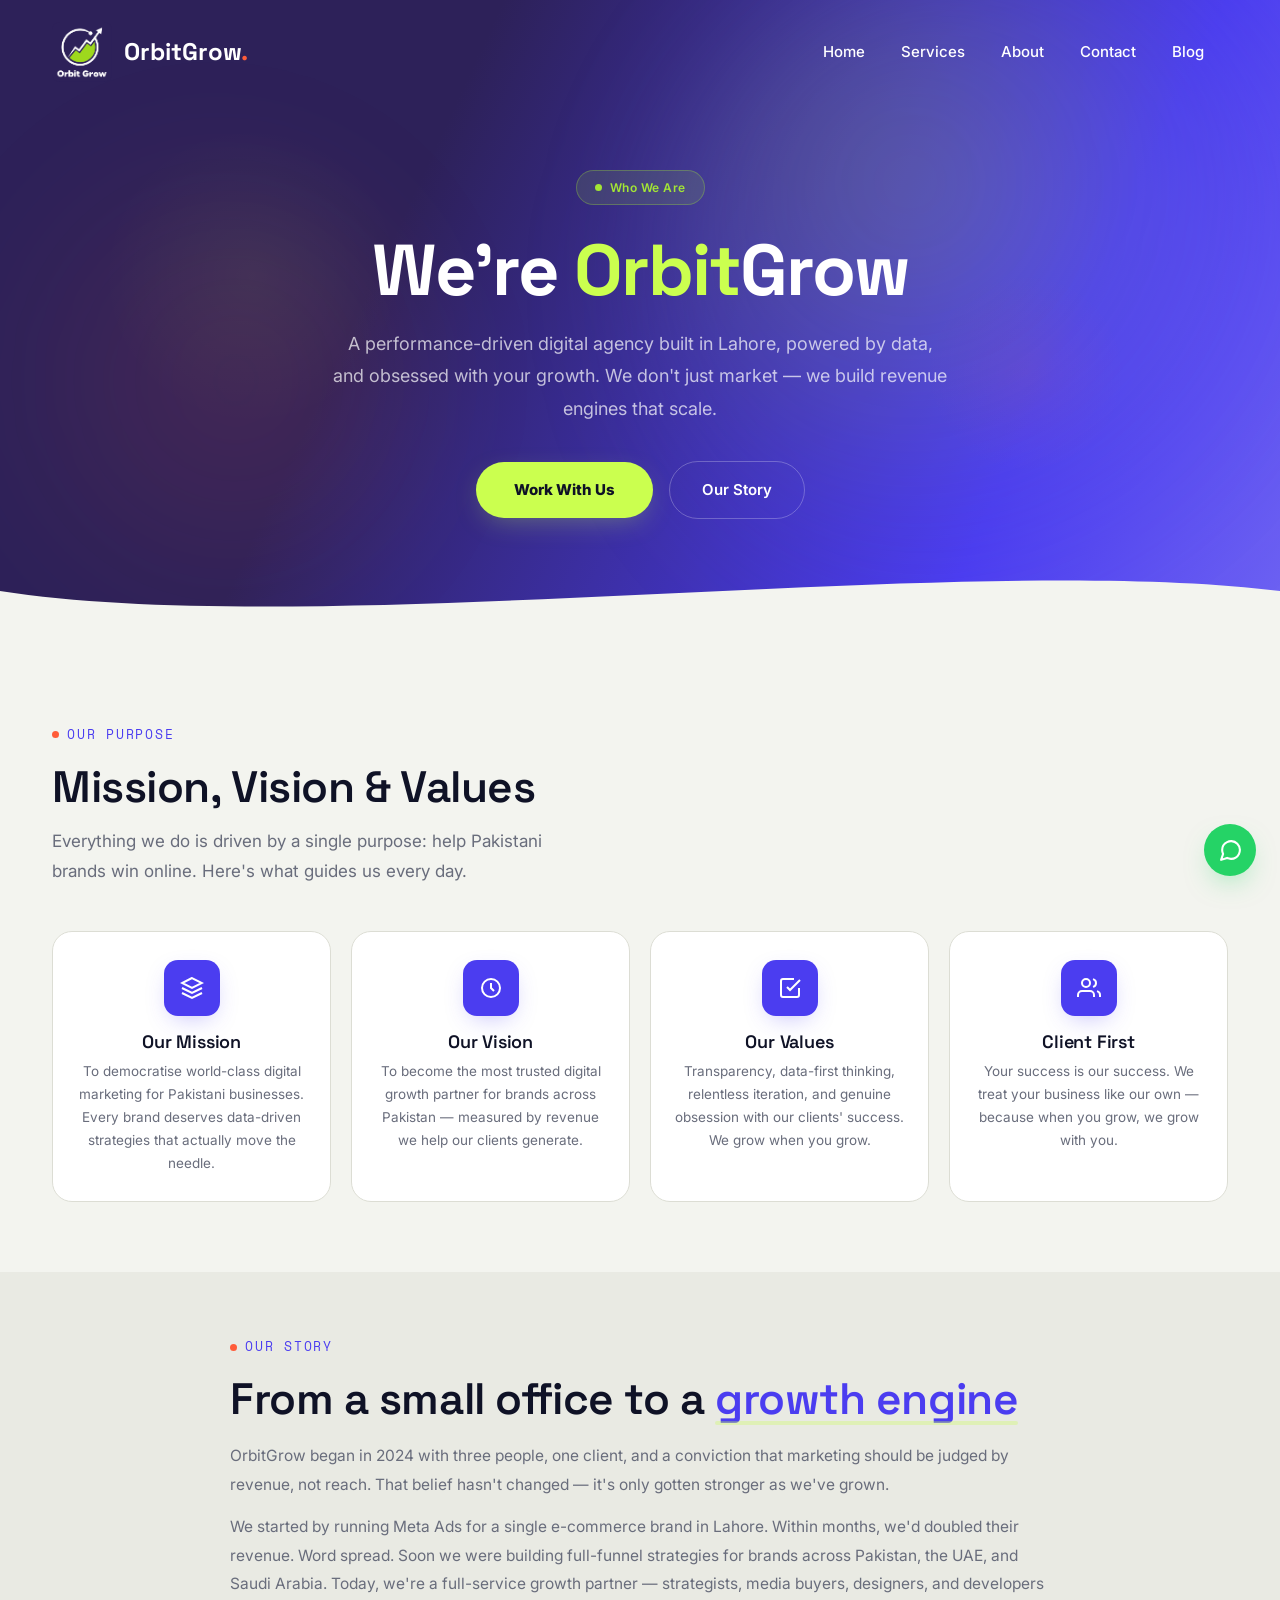
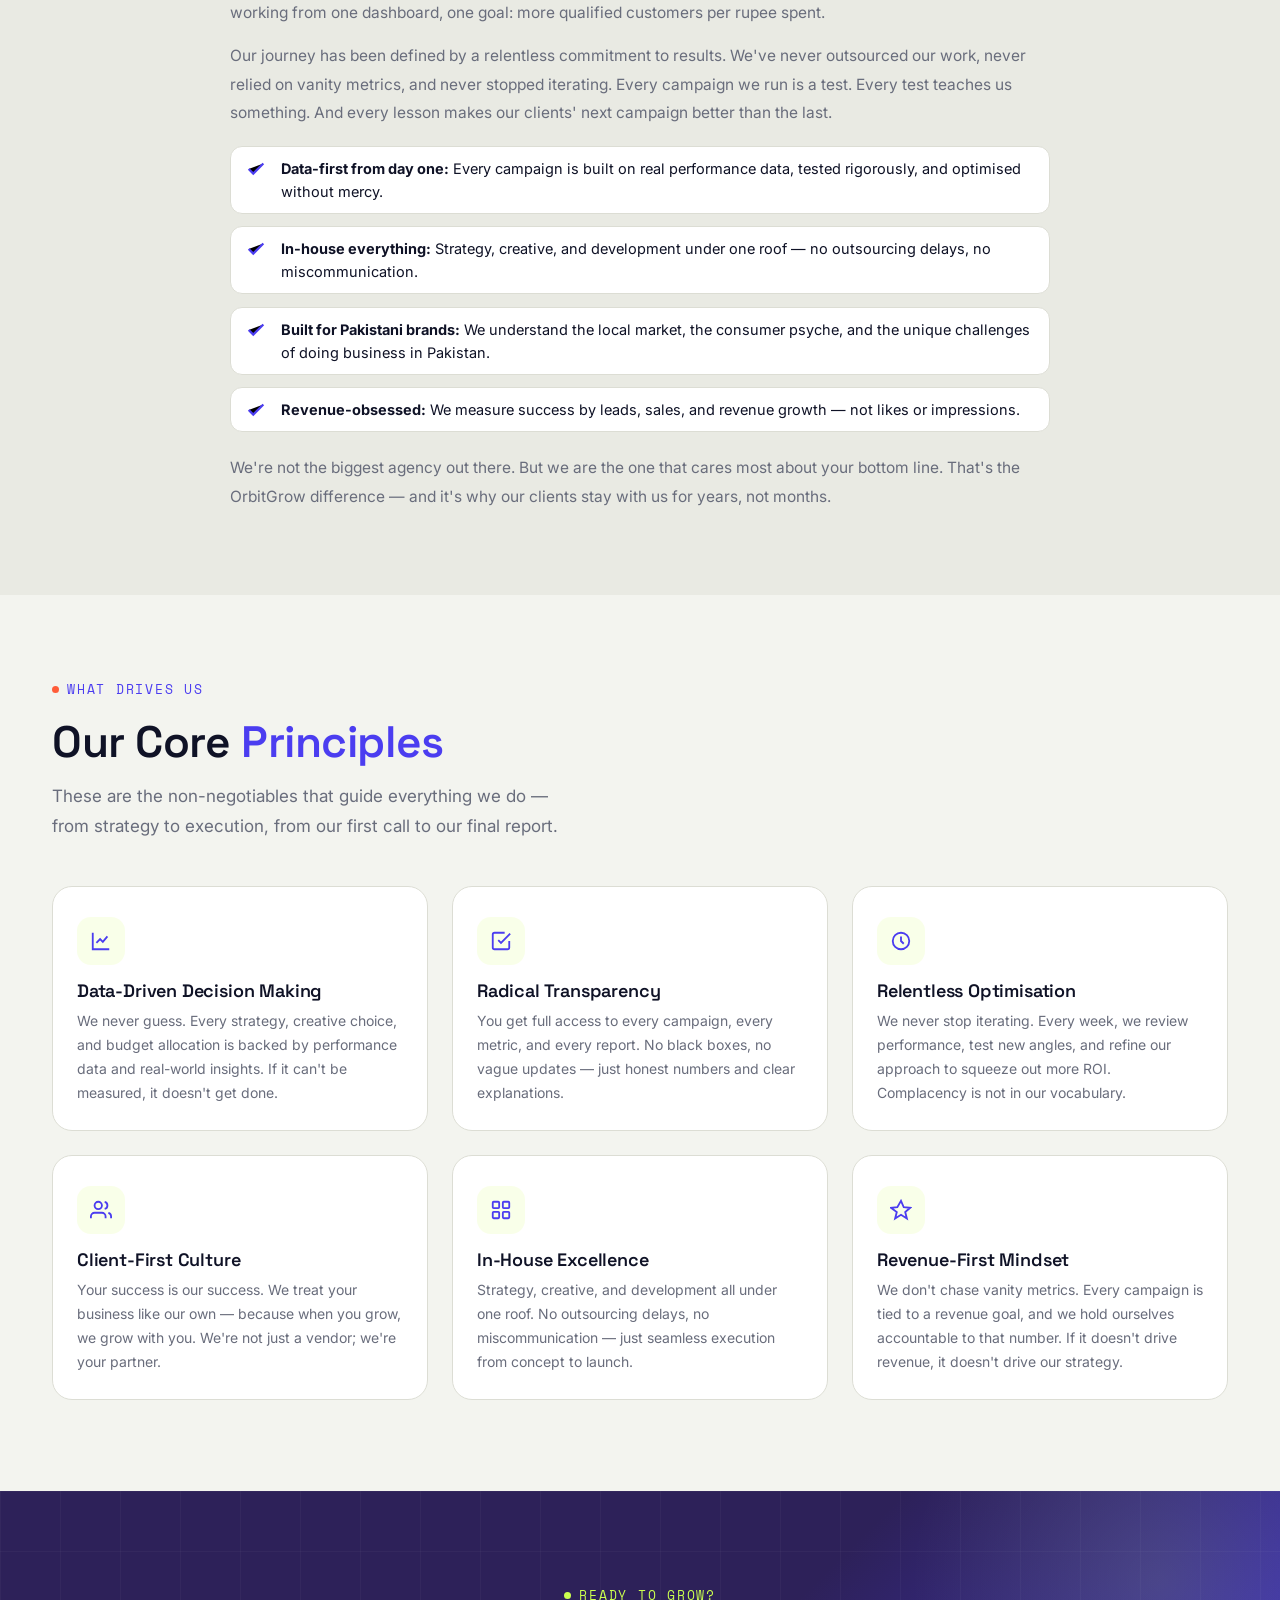
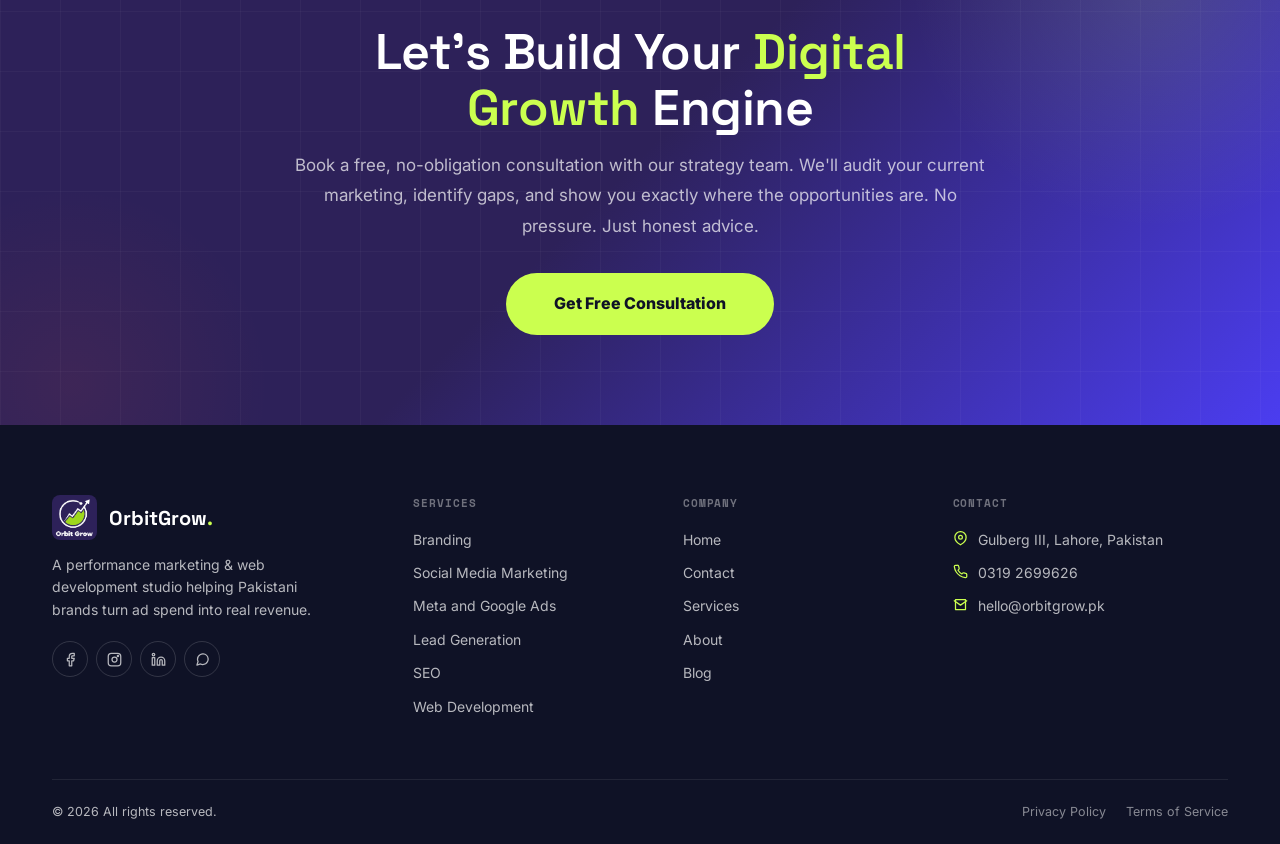
==== about.html @ bf95032a "remove un used css" ====
<!DOCTYPE html>
<html lang="en">
<head>
    <meta charset="UTF-8" />
    <meta name="viewport" content="width=device-width, initial-scale=1.0" />
    <title>About Us — OrbitGrow | Digital Marketing Agency Lahore</title>
    <meta name="description" content="Learn about OrbitGrow — a Lahore digital marketing agency built on data, transparency, and a revenue-first mindset. We help Pakistani brands grow online since 2024." />
    <link rel="canonical" href="https://orbitgrow.vercel.app/about.html" />
    <link rel="icon" type="image/png" sizes="32x32" href="images/orbit grow favicon.jpeg" />
    <link rel="icon" type="image/png" sizes="16x16" href="images/orbit grow favicon.jpeg" />
    <link rel="apple-touch-icon" sizes="180x180" href="images/orbit grow favicon.jpeg" />
    <link rel="manifest" href="site.webmanifest" />

    <!-- Open Graph -->
    <meta property="og:title" content="About OrbitGrow — Data-Driven Digital Marketing Agency" />
    <meta property="og:description" content="We're a performance-driven agency in Lahore, obsessed with your growth. Learn our story, mission, and values." />
    <meta property="og:image" content="https://orbitgrow.vercel.app/images/OrbitGrow%20logo.png" />
    <meta property="og:url" content="https://orbitgrow.vercel.app/about.html" />
    <meta property="og:type" content="website" />
    <meta name="twitter:card" content="summary_large_image" />

    <!-- JSON-LD AboutPage -->
    <script type="application/ld+json">
    {
        "@context": "https://schema.org",
        "@type": "AboutPage",
        "name": "About OrbitGrow",
        "description": "OrbitGrow is a Lahore-based digital marketing agency founded in 2024, focused on revenue-driven marketing.",
        "url": "https://orbitgrow.vercel.app/about.html",
        "mainEntity": {
            "@type": "Organization",
            "name": "OrbitGrow",
            "foundingDate": "2024",
            "address": {
                "@type": "PostalAddress",
                "streetAddress": "Gulberg III",
                "addressLocality": "Lahore",
                "addressCountry": "PK"
            }
        }
    }
    </script>

    <link rel="preconnect" href="https://fonts.googleapis.com" />
    <link rel="preconnect" href="https://fonts.gstatic.com" crossorigin />
    <link href="https://fonts.googleapis.com/css2?family=Space+Grotesk:wght@500;600;700&family=Inter:wght@300;400;500;600;700;800;900&family=Space+Mono:wght@400;700&display=swap" rel="stylesheet" />
    <link rel="stylesheet" href="style.css" />
    </head>
<body>

    <!-- ===== HEADER ===== -->
    <header class="site-header" id="siteHeader">
        <div class="wrap nav-wrap">
            <a href="index.html" class="logo" id="brandLogo">
                <img src="images/OrbitGrow logo.png" alt="OrbitGrow" class="logo-img" />
                <span class="logo-text">OrbitGrow<span class="dot">.</span></span>
            </a>
            <nav class="nav-links" id="navLinks">
                <a href="index.html">Home</a>
                <a href="services.html">Services</a>
                <a href="about.html" class="active">About</a>
                <a href="contact.html">Contact</a>
                <a href="blog.html">Blog</a>
            </nav>
            <div class="nav-right">
                <button class="nav-toggle" id="navToggle" aria-label="Toggle menu"><span></span></button>
            </div>
        </div>
    </header>

    <main>

        <!-- ===== ABOUT HERO ===== -->
        <section class="about-hero">
            <div class="hero-glow"></div>
            <div class="hero-glow-left"></div>
            <div class="hero-orb hero-orb-1"></div>
            <div class="hero-orb hero-orb-2"></div>
            <div class="about-hero-content" data-animate="bottom">
                <div class="badge">
                    <div class="badge-dot"></div>
                    <div class="badge-text">Who We Are</div>
                </div>
                <h1>We're <span>Orbit</span>Grow</h1>
                <p class="sub">A performance-driven digital agency built in Lahore, powered by data, and obsessed with your growth. We don't just market — we build revenue engines that scale.</p>
                <div class="btn-group">
                    <a href="contact.html" class="btn-primary">Work With Us</a>
                    <a href="#story" class="btn-outline">Our Story</a>
                </div>
            </div>
            <div class="wave">
                <svg viewBox="0 0 1440 80" preserveAspectRatio="none"><path d="M0,40 C360,90 1080,0 1440,40 L1440,80 L0,80 Z" fill="#F3F4EF"/></svg>
            </div>
        </section>

        <!-- ===== MISSION / VISION / VALUES ===== -->
        <section class="mission-section" id="mission" data-animate="left">
            <div class="wrap">
                <div class="section-head" data-animate="top">
                    <span class="eyebrow">Our Purpose</span>
                    <h2 class="h-lg">Mission, Vision &amp; Values</h2>
                    <p>Everything we do is driven by a single purpose: help Pakistani brands win online. Here's what guides us every day.</p>
                </div>
                <div class="mission-grid stagger-children" id="missionGrid">
                    <div class="mission-card" data-animate="left">
                        <div class="mc-icon"><svg viewBox="0 0 24 24"><path d="M12 2L2 7l10 5 10-5-10-5z"/><path d="M2 17l10 5 10-5"/><path d="M2 12l10 5 10-5"/></svg></div>
                        <h3>Our Mission</h3>
                        <p>To democratise world-class digital marketing for Pakistani businesses. Every brand deserves data-driven strategies that actually move the needle.</p>
                    </div>
                    <div class="mission-card" data-animate="right">
                        <div class="mc-icon"><svg viewBox="0 0 24 24"><circle cx="12" cy="12" r="9"/><path d="M12 7v5l3 3"/></svg></div>
                        <h3>Our Vision</h3>
                        <p>To become the most trusted digital growth partner for brands across Pakistan — measured by revenue we help our clients generate.</p>
                    </div>
                    <div class="mission-card" data-animate="bottom">
                        <div class="mc-icon"><svg viewBox="0 0 24 24"><path d="M9 11l3 3L22 4"/><path d="M21 12v7a2 2 0 0 1-2 2H5a2 2 0 0 1-2-2V5a2 2 0 0 1 2-2h11"/></svg></div>
                        <h3>Our Values</h3>
                        <p>Transparency, data-first thinking, relentless iteration, and genuine obsession with our clients' success. We grow when you grow.</p>
                    </div>
                    <div class="mission-card" data-animate="left">
                        <div class="mc-icon"><svg viewBox="0 0 24 24"><path d="M17 21v-2a4 4 0 0 0-4-4H5a4 4 0 0 0-4 4v2"/><circle cx="9" cy="7" r="4"/><path d="M23 21v-2a4 4 0 0 0-3-3.87"/><path d="M16 3.13a4 4 0 0 1 0 7.75"/></svg></div>
                        <h3>Client First</h3>
                        <p>Your success is our success. We treat your business like our own — because when you grow, we grow with you.</p>
                    </div>
                </div>
            </div>
        </section>

        <!-- ===== STORY — Text only (image removed) ===== -->
        <section class="story-section" id="story" data-animate="bottom">
            <div class="wrap">
                <div class="story-inner">
                    <div class="story-text">
                        <span class="eyebrow" data-animate="top">Our Story</span>
                        <h2 data-animate="left">From a small office to a <span>growth engine</span></h2>
                        <p data-animate="right">OrbitGrow began in 2024 with three people, one client, and a conviction that marketing should be judged by revenue, not reach. That belief hasn't changed — it's only gotten stronger as we've grown.</p>
                        <p data-animate="left">We started by running Meta Ads for a single e-commerce brand in Lahore. Within months, we'd doubled their revenue. Word spread. Soon we were building full-funnel strategies for brands across Pakistan, the UAE, and Saudi Arabia. Today, we're a full-service growth partner — strategists, media buyers, designers, and developers working from one dashboard, one goal: more qualified customers per rupee spent.</p>
                        <p data-animate="right">Our journey has been defined by a relentless commitment to results. We've never outsourced our work, never relied on vanity metrics, and never stopped iterating. Every campaign we run is a test. Every test teaches us something. And every lesson makes our clients' next campaign better than the last.</p>
                        <ul class="highlight-list">
                            <li data-animate="left">
                                <svg viewBox="0 0 24 24"><polyline points="20 6 9 17 4 12"/></svg>
                                <span><strong>Data-first from day one:</strong> Every campaign is built on real performance data, tested rigorously, and optimised without mercy.</span>
                            </li>
                            <li data-animate="left">
                                <svg viewBox="0 0 24 24"><polyline points="20 6 9 17 4 12"/></svg>
                                <span><strong>In-house everything:</strong> Strategy, creative, and development under one roof — no outsourcing delays, no miscommunication.</span>
                            </li>
                            <li data-animate="left">
                                <svg viewBox="0 0 24 24"><polyline points="20 6 9 17 4 12"/></svg>
                                <span><strong>Built for Pakistani brands:</strong> We understand the local market, the consumer psyche, and the unique challenges of doing business in Pakistan.</span>
                            </li>
                            <li data-animate="left">
                                <svg viewBox="0 0 24 24"><polyline points="20 6 9 17 4 12"/></svg>
                                <span><strong>Revenue-obsessed:</strong> We measure success by leads, sales, and revenue growth — not likes or impressions.</span>
                            </li>
                        </ul>
                        <p data-animate="bottom">We're not the biggest agency out there. But we are the one that cares most about your bottom line. That's the OrbitGrow difference — and it's why our clients stay with us for years, not months.</p>
                    </div>
                </div>
            </div>
        </section>

        <!-- ===== VALUES ===== -->
        <section class="values-section" id="values" data-animate="right">
            <div class="wrap">
                <div class="section-head" data-animate="top">
                    <span class="eyebrow">What Drives Us</span>
                    <h2 class="h-lg">Our Core <span style="color:var(--violet);">Principles</span></h2>
                    <p>These are the non-negotiables that guide everything we do — from strategy to execution, from our first call to our final report.</p>
                </div>
                <div class="values-grid stagger-children" id="valuesGrid">
                    <div class="value-item" data-animate="left">
                        <div class="v-icon"><svg viewBox="0 0 24 24"><path d="M3 3v18h18M7 14l4-4 3 3 5-6"/></svg></div>
                        <h4>Data-Driven Decision Making</h4>
                        <p>We never guess. Every strategy, creative choice, and budget allocation is backed by performance data and real-world insights. If it can't be measured, it doesn't get done.</p>
                    </div>
                    <div class="value-item" data-animate="right">
                        <div class="v-icon"><svg viewBox="0 0 24 24"><path d="M9 11l3 3L22 4"/><path d="M21 12v7a2 2 0 0 1-2 2H5a2 2 0 0 1-2-2V5a2 2 0 0 1 2-2h11"/></svg></div>
                        <h4>Radical Transparency</h4>
                        <p>You get full access to every campaign, every metric, and every report. No black boxes, no vague updates — just honest numbers and clear explanations.</p>
                    </div>
                    <div class="value-item" data-animate="bottom">
                        <div class="v-icon"><svg viewBox="0 0 24 24"><circle cx="12" cy="12" r="9"/><path d="M12 7v5l3 3"/></svg></div>
                        <h4>Relentless Optimisation</h4>
                        <p>We never stop iterating. Every week, we review performance, test new angles, and refine our approach to squeeze out more ROI. Complacency is not in our vocabulary.</p>
                    </div>
                    <div class="value-item" data-animate="left">
                        <div class="v-icon"><svg viewBox="0 0 24 24"><path d="M17 21v-2a4 4 0 0 0-4-4H5a4 4 0 0 0-4 4v2"/><circle cx="9" cy="7" r="4"/><path d="M23 21v-2a4 4 0 0 0-3-3.87"/><path d="M16 3.13a4 4 0 0 1 0 7.75"/></svg></div>
                        <h4>Client-First Culture</h4>
                        <p>Your success is our success. We treat your business like our own — because when you grow, we grow with you. We're not just a vendor; we're your partner.</p>
                    </div>
                    <div class="value-item" data-animate="right">
                        <div class="v-icon"><svg viewBox="0 0 24 24"><rect x="3" y="3" width="7" height="7" rx="1"/><rect x="14" y="3" width="7" height="7" rx="1"/><rect x="3" y="14" width="7" height="7" rx="1"/><rect x="14" y="14" width="7" height="7" rx="1"/></svg></div>
                        <h4>In-House Excellence</h4>
                        <p>Strategy, creative, and development all under one roof. No outsourcing delays, no miscommunication — just seamless execution from concept to launch.</p>
                    </div>
                    <div class="value-item" data-animate="bottom">
                        <div class="v-icon"><svg viewBox="0 0 24 24"><path d="M12 2l3 7 7 .6-5.4 4.6 1.8 7-6.4-4-6.4 4 1.8-7L1 9.6 8 9z"/></svg></div>
                        <h4>Revenue-First Mindset</h4>
                        <p>We don't chase vanity metrics. Every campaign is tied to a revenue goal, and we hold ourselves accountable to that number. If it doesn't drive revenue, it doesn't drive our strategy.</p>
                    </div>
                </div>
            </div>
        </section>

        <!-- ===== CTA ===== -->
        <section class="cta-section" data-animate="bottom">
            <div class="cta-glow"></div>
            <div class="cta-glow-2"></div>
            <div class="cta-content" data-animate="bottom">
                <span class="eyebrow on-dark" style="justify-content:center;">Ready to Grow?</span>
                <h2>Let's Build Your <span>Digital Growth</span> Engine</h2>
                <p>Book a free, no-obligation consultation with our strategy team. We'll audit your current marketing, identify gaps, and show you exactly where the opportunities are. No pressure. Just honest advice.</p>
                <a href="contact.html" class="btn-cta">Get Free Consultation</a>
            </div>
        </section>

    </main>

    <!-- ===== FOOTER ===== -->
    <footer class="site-footer" id="contact" data-animate="bottom">
        <div class="wrap">
            <div class="footer-grid">
                <!-- Brand Column -->
                <div class="f-brand">
                    <a href="index.html" class="logo footer-logo">
                        <img src="images/OrbitGrow logo.png" alt="OrbitGrow" class="logo-img" />
                        <span class="logo-text">OrbitGrow<span class="dot">.</span></span>
                    </a>
                    <p>A performance marketing &amp; web development studio helping Pakistani brands turn ad spend into real revenue.</p>
                    <div class="f-social">
                        <a href="https://www.facebook.com/share/19E6NcZP18/" target="_blank" aria-label="Facebook">
                            <svg viewBox="0 0 24 24" fill="none" stroke="currentColor" stroke-width="2" stroke-linecap="round" stroke-linejoin="round"><path d="M18 2h-3a5 5 0 0 0-5 5v3H7v4h3v8h4v-8h3l1-4h-4V7a1 1 0 0 1 1-1h3z"/></svg>
                        </a>
                        <a href="https://www.instagram.com/orbitgrow.agency" target="_blank" aria-label="Instagram">
                            <svg viewBox="0 0 24 24" fill="none" stroke="currentColor" stroke-width="2" stroke-linecap="round" stroke-linejoin="round"><rect x="2" y="2" width="20" height="20" rx="5"/><circle cx="12" cy="12" r="4"/><circle cx="17.5" cy="6.5" r="1"/></svg>
                        </a>
                        <a href="https://www.linkedin.com/company/orbit-grow" target="_blank" aria-label="LinkedIn">
                            <svg viewBox="0 0 24 24" fill="none" stroke="currentColor" stroke-width="2" stroke-linecap="round" stroke-linejoin="round"><path d="M16 8a6 6 0 0 1 6 6v7h-4v-7a2 2 0 0 0-2-2 2 2 0 0 0-2 2v7h-4v-7a6 6 0 0 1 6-6z"/><rect x="2" y="9" width="4" height="12"/><circle cx="4" cy="4" r="2"/></svg>
                        </a>
                        <a href="https://wa.me/923192699626" target="_blank" aria-label="WhatsApp">
                            <svg viewBox="0 0 24 24" fill="none" stroke="currentColor" stroke-width="2" stroke-linecap="round" stroke-linejoin="round"><path d="M21 11.5a8.38 8.38 0 0 1-.9 3.8 8.5 8.5 0 0 1-7.6 4.7 8.38 8.38 0 0 1-3.8-.9L3 21l1.9-5.7a8.38 8.38 0 0 1-.9-3.8 8.5 8.5 0 0 1 4.7-7.6 8.38 8.38 0 0 1 3.8-.9h.5a8.48 8.48 0 0 1 8 8v.5z"/></svg>
                        </a>
                    </div>
                </div>

                <!-- Services Column -->
                <div class="f-col">
                    <h5>Services</h5>
                    <ul>
                        <li><a href="services.html#services-grid">Branding</a></li>
                        <li><a href="services.html#services-grid">Social Media Marketing</a></li>
                        <li><a href="services.html#services-grid">Meta and Google Ads</a></li>
                        <li><a href="services.html#services-grid">Lead Generation</a></li>
                        <li><a href="services.html#services-grid">SEO</a></li>
                        <li><a href="services.html#services-grid">Web Development</a></li>
                    </ul>
                </div>

                <!-- Company Column -->
                <div class="f-col">
                    <h5>Company</h5>
                    <ul>
                        <li><a href="index.html">Home</a></li>
                        <li><a href="contact.html">Contact</a></li>
                        <li><a href="services.html">Services</a></li>
                        <li><a href="about.html">About</a></li>
                        <li><a href="blog.html">Blog</a></li>
                    </ul>
                </div>

                <!-- Contact Column -->
                <div class="f-col">
                    <h5>Contact</h5>
                    <ul class="f-contact">
                        <li>
                            <svg viewBox="0 0 24 24" fill="none" stroke="currentColor" stroke-width="2" stroke-linecap="round" stroke-linejoin="round"><path d="M21 10c0 7-9 12-9 12s-9-5-9-12a9 9 0 1 1 18 0z"/><circle cx="12" cy="10" r="3"/></svg>
                            Gulberg III, Lahore, Pakistan
                        </li>
                        <li>
                            <svg viewBox="0 0 24 24" fill="none" stroke="currentColor" stroke-width="2" stroke-linecap="round" stroke-linejoin="round"><path d="M22 16.92v3a2 2 0 0 1-2.18 2 19.79 19.79 0 0 1-8.63-3.07 19.5 19.5 0 0 1-6-6 19.79 19.79 0 0 1-3.07-8.67A2 2 0 0 1 4.11 2h3a2 2 0 0 1 2 1.72c.13.96.36 1.9.68 2.81a2 2 0 0 1-.45 2.11L8.09 9.91a16 16 0 0 0 6 6l1.27-1.27a2 2 0 0 1 2.11-.45c.91.32 1.85.55 2.81.68A2 2 0 0 1 22 16.92z"/></svg>
                            <a href="tel:+923192699626" style="color:inherit;text-decoration:none;">0319 2699626</a>
                        </li>
                        <li>
                            <svg viewBox="0 0 24 24" fill="none" stroke="currentColor" stroke-width="2" stroke-linecap="round" stroke-linejoin="round"><path d="M4 4h16v16H4z"/><path d="M22 6l-10 7L2 6"/></svg>
                            <a href="mailto:hello@orbitgrow.pk" style="color:inherit;text-decoration:none;">hello@orbitgrow.pk</a>
                        </li>
                    </ul>
                </div>
            </div>

            <!-- Footer Bottom -->
            <div class="footer-bottom">
                <span>&copy; <span id="year"></span> All rights reserved.</span>
                <div>
                    <a href="#">Privacy Policy</a>
                    <a href="#">Terms of Service</a>
                </div>
            </div>
        </div>
    </footer>

    <!-- ===== FAB ===== -->
    <a href="#" class="fab-whatsapp" aria-label="Chat on WhatsApp">
        <svg viewBox="0 0 24 24" fill="none" stroke-width="2" stroke-linecap="round" stroke-linejoin="round"><path d="M21 11.5a8.38 8.38 0 0 1-.9 3.8 8.5 8.5 0 0 1-7.6 4.7 8.38 8.38 0 0 1-3.8-.9L3 21l1.9-5.7a8.38 8.38 0 0 1-.9-3.8 8.5 8.5 0 0 1 4.7-7.6 8.38 8.38 0 0 1 3.8-.9h.5a8.48 8.48 0 0 1 8 8v.5z"/></svg>
    </a>

    <!-- ===== SCRIPTS ===== -->
    <script src="script.js"></script>
    <script>
        // ============================================================
        // DIRECTIONAL SCROLL ANIMATIONS (left / right / bottom / top)
        // Applies to any element with a data-animate attribute.
        // ============================================================
        (function() {
            const animObserver = new IntersectionObserver((entries) => {
                entries.forEach(entry => {
                    if (entry.isIntersecting) {
                        entry.target.classList.add('in-view');
                        animObserver.unobserve(entry.target);
                    }
                });
            }, { threshold: 0.12, rootMargin: '0px 0px -40px 0px' });

            document.querySelectorAll('[data-animate]').forEach(el => animObserver.observe(el));
        })();

        // ============================================================
        // MOBILE TOUCH HOVER — simulates :hover on touch devices
        // Works for mission cards, value items, and highlight list items
        // ============================================================
        (function() {
            // Select all card-like elements that should have hover effects
            const hoverElements = document.querySelectorAll(
                '.mission-card, .value-item, .story-text .highlight-list li'
            );

            // Check if the device supports touch
            const isTouchDevice = 'ontouchstart' in window || navigator.maxTouchPoints > 0;

            if (isTouchDevice) {
                hoverElements.forEach(el => {
                    // Add touch-hover class on touch start
                    el.addEventListener('touchstart', function(e) {
                        // Remove class from all siblings (optional, for cleaner UX)
                        const parent = this.closest('.mission-grid, .values-grid, .highlight-list');
                        if (parent) {
                            parent.querySelectorAll('.touch-hover').forEach(sibling => {
                                if (sibling !== this) sibling.classList.remove('touch-hover');
                            });
                        }
                        this.classList.add('touch-hover');
                    }, { passive: true });

                    // Remove touch-hover class on touch end or cancel
                    el.addEventListener('touchend', function(e) {
                        this.classList.remove('touch-hover');
                    }, { passive: true });

                    el.addEventListener('touchcancel', function(e) {
                        this.classList.remove('touch-hover');
                    }, { passive: true });

                    // Also handle mouse leave for desktop (fallback)
                    el.addEventListener('mouseleave', function(e) {
                        this.classList.remove('touch-hover');
                    });
                });
            } else {
                // For desktop, we rely on :hover in CSS, but we also add a small
                // enhancement: on mouseenter, add a class that can be used for transitions
                hoverElements.forEach(el => {
                    el.addEventListener('mouseenter', function() {
                        this.classList.add('touch-hover');
                    });
                    el.addEventListener('mouseleave', function() {
                        this.classList.remove('touch-hover');
                    });
                });
            }

            // Also handle the "See Our Story" smooth scroll
            document.querySelector('a[href="#story"]')?.addEventListener('click', function(e) {
                const target = document.querySelector('#story');
                if (target) {
                    e.preventDefault();
                    const offset = 80;
                    const top = target.getBoundingClientRect().top + window.pageYOffset - offset;
                    window.scrollTo({ top, behavior: 'smooth' });
                }
            });
        })();

        // ============================================================
        // YEAR
        // ============================================================
        document.getElementById('year').textContent = new Date().getFullYear();
    </script>

</body>
</html>
---- style.css ----
/* =============================================================
   style.css — ULTIMATE CONSOLIDATED (ALL PAGES)
   All inline styles from all HTML files are now here.
   ============================================================= */

/* ===== ROOT VARIABLES ===== */
:root {
    --ink: #0F1226;
    --ink-soft: #1B1F3D;
    --paper: #F3F4EF;
    --paper-dim: #E9EAE3;
    --lime: #CBFF4F;
    --lime-dim: rgba(203, 255, 79, 0.12);
    --lime-glow: rgba(203, 255, 79, 0.25);
    --coral: #FF5C39;
    --violet: #4B3DF0;
    --violet-light: #6E63F2;
    --violet-dark: #2d2159;
    --muted: #696D7C;
    --line: #DCDDD4;
    --white: #FFFFFF;
    --radius: 20px;
    --radius-sm: 12px;
    --ff-display: 'Space Grotesk', sans-serif;
    --ff-body: 'Inter', sans-serif;
    --ff-mono: 'Space Mono', monospace;
    --ease: cubic-bezier(.16, .84, .44, 1);
    --ease-bounce: cubic-bezier(.34, 1.56, .64, 1);
    --error: #E53E3E;
    --error-bg: #FFF5F5;

    /* Blog page variables */
    --og-bg: #F3F4EF;
    --og-card: #FFFFFF;
    --og-ink: #14171A;
    --og-ink-soft: #5B6167;
    --og-line: rgba(20, 23, 26, 0.10);
    --og-lime: #C6FF3D;
    --og-lime-ink: #233312;
    --og-navy: #16233F;
    --og-shadow: 0 1px 2px rgba(20, 23, 26, .04), 0 20px 40px -20px rgba(20, 23, 26, .25);
}

/* ===== RESET & BASE ===== */
* {
    margin: 0;
    padding: 0;
    box-sizing: border-box;
}
html {
    scroll-behavior: smooth;
}
body {
    font-family: var(--ff-body);
    background: var(--paper);
    color: var(--ink);
    line-height: 1.6;
    -webkit-font-smoothing: antialiased;
    overflow-x: hidden;
}
img, svg {
    display: block;
    max-width: 100%;
}
a {
    color: inherit;
    text-decoration: none;
    cursor: pointer;
}
ul {
    list-style: none;
}
button {
    font-family: inherit;
    cursor: pointer;
    border: none;
    background: none;
}
h1, h2, h3, h4 {
    font-family: var(--ff-display);
    font-weight: 600;
    line-height: 1.12;
    letter-spacing: -0.01em;
}
:focus-visible {
    outline: 2px solid var(--violet);
    outline-offset: 3px;
}

/* ===== UTILITY ===== */
.wrap {
    max-width: 1240px;
    margin: 0 auto;
    padding: 0 32px;
}
.eyebrow {
    font-family: var(--ff-mono);
    font-size: 12.5px;
    letter-spacing: .14em;
    text-transform: uppercase;
    color: var(--violet);
    display: inline-flex;
    align-items: center;
    gap: 8px;
    margin-bottom: 18px;
}
.eyebrow::before {
    content: '';
    width: 7px;
    height: 7px;
    border-radius: 50%;
    background: var(--coral);
}
.eyebrow.on-dark {
    color: var(--lime);
}
.eyebrow.on-dark::before {
    background: var(--lime);
}
.section-head {
    max-width: 620px;
    margin-bottom: 44px;
}
.section-head p {
    color: var(--muted);
    font-size: 17px;
    margin-top: 14px;
    max-width: 520px;
    line-height: 1.8;
}
h2.h-lg {
    font-size: clamp(28px, 3.5vw, 44px);
}

/* =============================================================
   REVEAL ANIMATIONS
   ============================================================= */
.reveal {
    opacity: 0;
    transform: translateY(40px);
    transition: opacity .9s var(--ease), transform .9s var(--ease);
}
.reveal.is-visible {
    opacity: 1;
    transform: translateY(0);
}
.reveal-left {
    opacity: 0;
    transform: translateX(-60px);
    transition: opacity .9s var(--ease), transform .9s var(--ease);
}
.reveal-left.is-visible {
    opacity: 1;
    transform: translateX(0);
}
.reveal-right {
    opacity: 0;
    transform: translateX(60px);
    transition: opacity .9s var(--ease), transform .9s var(--ease);
}
.reveal-right.is-visible {
    opacity: 1;
    transform: translateX(0);
}
.reveal-bottom {
    opacity: 0;
    transform: translateY(50px);
    transition: opacity .9s var(--ease), transform .9s var(--ease);
}
.reveal-bottom.is-visible {
    opacity: 1;
    transform: translateY(0);
}
.reveal-scale {
    opacity: 0;
    transform: scale(0.92);
    transition: opacity .9s var(--ease), transform .9s var(--ease);
}
.reveal-scale.is-visible {
    opacity: 1;
    transform: scale(1);
}

/* ===== STAGGER ===== */
.stagger-children>* {
    opacity: 0;
    transform: translateY(50px) scale(0.96);
    transition: opacity .7s var(--ease), transform .7s var(--ease);
}
.stagger-children.is-visible>*:nth-child(1) { transition-delay: 0.05s; }
.stagger-children.is-visible>*:nth-child(2) { transition-delay: 0.12s; }
.stagger-children.is-visible>*:nth-child(3) { transition-delay: 0.19s; }
.stagger-children.is-visible>*:nth-child(4) { transition-delay: 0.26s; }
.stagger-children.is-visible>*:nth-child(5) { transition-delay: 0.33s; }
.stagger-children.is-visible>*:nth-child(6) { transition-delay: 0.40s; }
.stagger-children.is-visible>* {
    opacity: 1;
    transform: translateY(0) scale(1);
}
.stagger-left>* {
    opacity: 0;
    transform: translateX(-50px);
    transition: opacity .7s var(--ease), transform .7s var(--ease);
}
.stagger-left.is-visible>*:nth-child(1) { transition-delay: 0.05s; }
.stagger-left.is-visible>*:nth-child(2) { transition-delay: 0.12s; }
.stagger-left.is-visible>*:nth-child(3) { transition-delay: 0.19s; }
.stagger-left.is-visible>*:nth-child(4) { transition-delay: 0.26s; }
.stagger-left.is-visible>* {
    opacity: 1;
    transform: translateX(0);
}

/* =============================================================
   SCROLL ANIMATIONS (data-animate)
   ============================================================= */
[data-animate] {
    opacity: 0;
    transition: opacity 0.9s cubic-bezier(.16, .84, .44, 1),
                transform 0.9s cubic-bezier(.16, .84, .44, 1);
    will-change: transform, opacity;
}
[data-animate="left"] {
    transform: translateX(-70px);
}
[data-animate="right"] {
    transform: translateX(70px);
}
[data-animate="bottom"] {
    transform: translateY(60px);
}
[data-animate="top"] {
    transform: translateY(-60px);
}
[data-animate].in-view {
    opacity: 1;
    transform: translate(0, 0);
}

/* Staggered delays for groups */
.stagger-children [data-animate]:nth-child(1) { transition-delay: 0ms; }
.stagger-children [data-animate]:nth-child(2) { transition-delay: 90ms; }
.stagger-children [data-animate]:nth-child(3) { transition-delay: 180ms; }
.stagger-children [data-animate]:nth-child(4) { transition-delay: 270ms; }
.stagger-children [data-animate]:nth-child(5) { transition-delay: 360ms; }
.stagger-children [data-animate]:nth-child(6) { transition-delay: 450ms; }

.highlight-list [data-animate]:nth-child(1) { transition-delay: 0ms; }
.highlight-list [data-animate]:nth-child(2) { transition-delay: 100ms; }
.highlight-list [data-animate]:nth-child(3) { transition-delay: 200ms; }
.highlight-list [data-animate]:nth-child(4) { transition-delay: 300ms; }

/* Staggered delays for hero-left children */
.hero-left [data-animate]:nth-child(1) { transition-delay: 0ms; }
.hero-left [data-animate]:nth-child(2) { transition-delay: 80ms; }
.hero-left [data-animate]:nth-child(3) { transition-delay: 160ms; }
.hero-left [data-animate]:nth-child(4) { transition-delay: 240ms; }
.hero-left [data-animate]:nth-child(5) { transition-delay: 320ms; }
.hero-left [data-animate]:nth-child(6) { transition-delay: 400ms; }

/* =============================================================
   LOGO
   ============================================================= */
.logo-img {
    height: 60px;
    width: auto;
    display: block;
    border-radius: 8px;
    transition: opacity 0.2s ease;
    background: transparent !important;
    box-shadow: none !important;
    border: none !important;
}
.logo {
    display: flex;
    align-items: center;
    gap: 12px;
    font-family: var(--ff-display);
    font-weight: 700;
    font-size: 24px;
    flex-shrink: 0;
    color: currentColor;
    text-decoration: none;
}
.logo .logo-text {
    display: inline-block;
    white-space: nowrap;
}
.logo .dot {
    color: var(--coral);
}
.logo-mark {
    display: none !important;
}
@media (max-width: 680px) {
    .logo-img { height: 48px; }
    .logo .logo-text { font-size: 18px; }
}
.site-header.scrolled .logo-img { opacity: 1; }
.footer-logo .logo-img { height: 45px; }
.footer-logo .logo-text { font-size: 20px; color: var(--white); }
.footer-logo .dot { color: var(--lime); }

/* =============================================================
   HEADER
   ============================================================= */
.site-header {
    position: fixed;
    top: 0;
    left: 0;
    right: 0;
    z-index: 100;
    padding: 22px 0;
    color: var(--white);
    transition: background .4s var(--ease), padding .4s var(--ease),
                box-shadow .4s var(--ease), color .4s var(--ease);
}
.site-header.scrolled {
    background: rgba(243, 244, 239, .92);
    backdrop-filter: blur(14px) saturate(1.4);
    padding: 14px 0;
    box-shadow: 0 1px 0 rgba(15, 18, 38, .06);
    color: var(--ink);
}
.nav-wrap {
    display: flex;
    align-items: center;
    justify-content: space-between;
    gap: 24px;
}
.nav-links {
    display: flex;
    align-items: center;
    gap: 36px;
    margin-left: auto;
}
.nav-links a {
    font-size: 15px;
    font-weight: 500;
    position: relative;
    padding: 4px 0;
    color: currentColor;
}
.nav-links a::after {
    content: '';
    position: absolute;
    left: 0;
    bottom: -2px;
    width: 0;
    height: 2px;
    background: var(--coral);
    transition: width .3s var(--ease);
}
.nav-links a:hover::after { width: 100%; }
.nav-links a.active { color: var(--lime); }
.nav-links a.active::after { width: 100%; background: var(--lime); }
.nav-right {
    display: flex;
    align-items: center;
    gap: 18px;
    flex-shrink: 0;
}
.nav-toggle {
    display: none;
    width: 38px;
    height: 38px;
    border-radius: 9px;
    align-items: center;
    justify-content: center;
    flex-shrink: 0;
    color: inherit;
}
.nav-toggle span {
    display: block;
    width: 20px;
    height: 2px;
    background: currentColor;
    position: relative;
}
.nav-toggle span::before,
.nav-toggle span::after {
    content: '';
    position: absolute;
    left: 0;
    width: 20px;
    height: 2px;
    background: currentColor;
    transition: transform .3s;
}
.nav-toggle span::before { top: -6px; }
.nav-toggle span::after { top: 6px; }
.nav-toggle.open span { background: transparent; }
.nav-toggle.open span::before { transform: translateY(6px) rotate(45deg); }
.nav-toggle.open span::after { transform: translateY(-6px) rotate(-45deg); }

/* =============================================================
   BLOG HEADER OVERRIDES (blog.html specific)
   ============================================================= */
.blog-page .site-header {
    background: rgba(243, 244, 239, 0.92);
    color: var(--og-ink);
}
.blog-page .site-header.scrolled {
    border-bottom-color: var(--og-line);
    box-shadow: 0 1px 12px rgba(20, 23, 26, .06);
}
.blog-page .nav-links a {
    color: var(--og-ink-soft);
}
.blog-page .nav-links a:hover,
.blog-page .nav-links a.active {
    color: var(--og-ink);
}
.blog-page .nav-links a.active::after {
    background: var(--og-lime);
}
.blog-page .nav-toggle span {
    background: var(--og-ink);
}

/* =============================================================
   HERO VIDEO BACKGROUND (HOME)
   ============================================================= */
.hero-video-wrapper {
    position: absolute;
    top: 0;
    left: 0;
    width: 100%;
    height: 100%;
    z-index: 0;
    overflow: hidden;
    will-change: transform;
}
.hero-video-bg {
    width: 100%;
    height: 100%;
    object-fit: cover;
    display: block;
    pointer-events: none;
    will-change: transform;
}
.hero-video-overlay {
    position: absolute;
    top: 0;
    left: 0;
    width: 100%;
    height: 100%;
    background: rgba(11, 8, 36, 0.55);
    z-index: 1;
    pointer-events: none;
}
.hero-dynamic-glow {
    position: absolute;
    inset: 0;
    z-index: 1;
    pointer-events: none;
    background: radial-gradient(circle at 50% 50%, rgba(203, 255, 79, 0.06), transparent 60%);
    opacity: 0;
    transition: opacity 0.6s ease;
    will-change: background;
}
.hero-dynamic-glow.active {
    opacity: 1;
}

/* =============================================================
   SCROLL PROGRESS BAR
   ============================================================= */
.scroll-progress {
    position: fixed;
    top: 0;
    left: 0;
    width: 0%;
    height: 3px;
    background: linear-gradient(90deg, var(--lime), #a8d93a);
    z-index: 9999;
    transition: width 0.1s linear;
    box-shadow: 0 0 20px rgba(203, 255, 79, 0.4);
    pointer-events: none;
}

/* =============================================================
   HERO (UNIFIED FOR ALL PAGES)
   ============================================================= */
.hero, .about-hero, .services-hero, .contact-hero, .blog-hero {
    position: relative;
    overflow: hidden;
}
.hero {
    min-height: 100vh;
    display: flex;
    flex-direction: column;
    align-items: center;
    padding: 120px 0 60px;
    background: linear-gradient(115deg, #2d2159 0%, #2d2159 32%, #4B3DF0 78%, #6E63F2 100%);
    color: var(--white);
}
.about-hero {
    min-height: 70vh;
    display: flex;
    align-items: center;
    justify-content: center;
    padding: 140px 0 80px;
    background: linear-gradient(115deg, #2d2159 0%, #2d2159 32%, #4B3DF0 78%, #6E63F2 100%);
    color: var(--white);
    text-align: center;
}
.services-hero {
    min-height: 80vh;
    display: flex;
    flex-direction: column;
    align-items: center;
    justify-content: center;
    padding: 140px 0 100px;
    background: linear-gradient(115deg, #2d2159 0%, #2d2159 32%, #4B3DF0 78%, #6E63F2 100%);
    color: var(--white);
    text-align: center;
}
.contact-hero {
    min-height: 38vh;
    display: flex;
    align-items: center;
    justify-content: center;
    padding: 140px 0 60px;
    background: linear-gradient(115deg, #2d2159 0%, #2d2159 32%, #4B3DF0 78%, #6E63F2 100%);
    color: var(--white);
    text-align: center;
}
.blog-hero {
    min-height: 80vh;
    display: flex;
    align-items: center;
    justify-content: center;
    padding: 120px 0 60px;
    background: linear-gradient(160deg, #0D0A2E 0%, #14103F 30%, #1B1356 70%, #241A6B 100%);
    color: #fff;
}

/* Hero Glows */
.hero-glow {
    position: absolute;
    border-radius: 50%;
    pointer-events: none;
    filter: blur(60px);
    z-index: 0;
}
.hero-glow:first-of-type {
    top: -10%;
    right: -5%;
    width: 700px;
    height: 700px;
    background: radial-gradient(circle at 38% 35%, rgba(203, 255, 79, .2), rgba(75, 61, 240, .12) 55%, transparent 75%);
}
.hero-glow-left {
    position: absolute;
    bottom: 0%;
    left: -5%;
    width: 500px;
    height: 500px;
    border-radius: 50%;
    background: radial-gradient(circle at 60% 50%, rgba(255, 92, 57, .12), transparent 70%);
    filter: blur(60px);
    pointer-events: none;
    z-index: 0;
}
.hero-orb {
    position: absolute;
    border-radius: 50%;
    pointer-events: none;
    z-index: 0;
}
.hero-orb-1 {
    width: 300px;
    height: 300px;
    top: 20%;
    left: 8%;
    background: radial-gradient(circle, rgba(203, 255, 79, .06), transparent 70%);
    animation: orbFloat 8s ease-in-out infinite;
}
.hero-orb-2 {
    width: 200px;
    height: 200px;
    bottom: 25%;
    right: 12%;
    background: radial-gradient(circle, rgba(255, 92, 57, .07), transparent 70%);
    animation: orbFloat 10s ease-in-out infinite reverse;
}
@keyframes orbFloat {
    0%, 100% { transform: translateY(0) scale(1); }
    50% { transform: translateY(-30px) scale(1.05); }
}

/* Hero Grid */
.hero-grid {
    position: relative;
    z-index: 2;
    display: grid;
    grid-template-columns: 1fr 1fr;
    gap: 48px;
    align-items: center;
    max-width: 1300px;
    margin: 0 auto;
    padding: 0 32px;
    width: 100%;
}

/* Hero Badge */
.hero .badge, .about-hero .badge, .services-hero .badge, .contact-hero .badge {
    display: inline-flex;
    align-items: center;
    gap: 8px;
    background: rgba(163, 230, 53, 0.12);
    border: 1px solid rgba(163, 230, 53, 0.3);
    border-radius: 50px;
    padding: 7px 18px;
    margin-bottom: 28px;
}
.hero .badge-dot, .about-hero .badge-dot, .services-hero .badge-dot, .contact-hero .badge-dot {
    width: 7px;
    height: 7px;
    border-radius: 50%;
    background: #a3e635;
}
.hero .badge-text, .about-hero .badge-text, .services-hero .badge-text, .contact-hero .badge-text {
    font-size: 12px;
    color: #a3e635;
    font-weight: 600;
    letter-spacing: .5px;
}

/* Hero Title */
.hero-title {
    font-size: 56px;
    font-weight: 900;
    line-height: 1.06;
    color: #fff;
    margin-bottom: 22px;
    letter-spacing: -1px;
}
.hero-title span { color: #a3e635; }
.about-hero h1 {
    font-size: clamp(40px, 6vw, 72px);
    font-weight: 900;
    line-height: 1.04;
    color: #fff;
    margin-bottom: 20px;
    letter-spacing: -2px;
}
.about-hero h1 span { color: var(--lime); }
.services-hero h1 {
    font-size: clamp(40px, 6vw, 72px);
    font-weight: 900;
    line-height: 1.04;
    color: #fff;
    margin-bottom: 20px;
    letter-spacing: -2px;
}
.services-hero h1 span { color: var(--lime); }
.services-hero h1 .heading-row {
    display: block;
    color: #ffffff;
    font-weight: 700;
}
.contact-hero h1 {
    font-size: clamp(34px, 4.8vw, 52px);
    font-weight: 900;
    line-height: 1.06;
    color: #fff;
    margin-bottom: 16px;
    letter-spacing: -2px;
}
.contact-hero h1 span { color: var(--lime); }

/* Hero Description */
.hero-desc {
    font-size: 16px;
    color: rgba(255, 255, 255, 0.65);
    line-height: 1.85;
    margin-bottom: 30px;
    max-width: 460px;
}
.about-hero .sub {
    font-size: 18px;
    color: rgba(255, 255, 255, .7);
    max-width: 620px;
    margin: 0 auto 36px;
    line-height: 1.8;
}
.services-hero .sub {
    font-size: 18px;
    color: rgba(255, 255, 255, .7);
    max-width: 580px;
    margin: 0 auto 36px;
    line-height: 1.8;
}
.contact-hero .sub {
    font-size: 17px;
    color: rgba(255, 255, 255, .7);
    max-width: 520px;
    margin: 0 auto;
    line-height: 1.8;
}
.blog-hero .hero-text .sub {
    font-size: 18px;
    color: rgba(255, 255, 255, .7);
    max-width: 480px;
    font-weight: 400;
}

/* Typewriter */
.hero-title .typing-wrapper,
.services-hero h1 .typing-wrapper {
    display: inline-flex;
    align-items: center;
    gap: 2px;
    font-size: inherit;
    line-height: 1.2;
    white-space: nowrap;
    min-height: 1.2em;
}
.hero-title .typing-text,
.services-hero h1 .typing-text {
    display: inline-block;
    font-weight: 700;
    transition: color 0.2s ease;
    min-width: 4px;
}
.hero-title .cursor-blink,
.services-hero h1 .cursor-blink {
    display: inline-block;
    font-weight: 300;
    color: var(--lime, #cbff4f);
    font-size: 1em;
    line-height: 1;
    animation: blink 0.7s step-end infinite;
    margin-left: 2px;
    transform: translateY(-2px);
}
.services-hero h1 .typing-wrapper {
    line-height: 1.3;
    min-height: 1.3em;
    margin-top: 4px;
}

@keyframes blink {
    0%, 100% { opacity: 1; }
    50% { opacity: 0; }
}

/* Hero Stats */
.hero .stats-row {
    display: flex;
    align-items: center;
    flex-wrap: wrap;
    margin-bottom: 32px;
    gap: 0;
}
.hero .stat-item {
    display: flex;
    flex-direction: column;
    padding-right: 28px;
    margin-right: 28px;
    border-right: 1px solid rgba(255, 255, 255, 0.12);
    min-width: 80px;
}
.hero .stat-item:last-child {
    border-right: none;
    padding-right: 0;
    margin-right: 0;
}
.hero .stat-num {
    font-size: 30px;
    font-weight: 900;
    color: #fff;
    line-height: 1;
    letter-spacing: -1px;
}
.hero .stat-num .suf { color: #a3e635; }
.hero .stat-label {
    font-size: 11px;
    color: rgba(255, 255, 255, 0.45);
    margin-top: 4px;
    font-weight: 500;
    white-space: nowrap;
}

/* Hero Buttons */
.hero .btn-row {
    display: flex;
    align-items: center;
    gap: 20px;
    flex-wrap: wrap;
    margin-top: 0;
}
.hero .btn-primary-hero {
    background: #a3e635;
    color: #2d2159;
    font-size: 15px;
    font-weight: 800;
    padding: 15px 32px;
    border-radius: 50px;
    border: none;
    cursor: pointer;
    transition: opacity .2s;
}
.hero .btn-primary-hero:hover { opacity: .88; }
.hero .btn-secondary {
    display: flex;
    align-items: center;
    gap: 12px;
    font-size: 14px;
    color: #fff;
    cursor: pointer;
    font-weight: 500;
    background: none;
    border: none;
}
.hero .play-icon {
    width: 46px;
    height: 46px;
    border-radius: 50%;
    border: 1.5px solid rgba(255, 255, 255, 0.3);
    display: flex;
    align-items: center;
    justify-content: center;
    transition: border-color .2s;
    flex-shrink: 0;
}
.hero .play-icon:hover { border-color: #a3e635; }
.hero .play-icon svg {
    width: 14px;
    height: 14px;
    fill: #fff;
    margin-left: 3px;
}

/* About / Services / Contact Hero Buttons */
.about-hero .btn-group,
.services-hero .btn-group {
    display: flex;
    align-items: center;
    justify-content: center;
    gap: 16px;
    flex-wrap: wrap;
}
.about-hero .btn-primary,
.services-hero .btn-primary {
    background: var(--lime);
    color: var(--ink);
    font-size: 15px;
    font-weight: 800;
    padding: 16px 38px;
    border-radius: 50px;
    transition: opacity .2s, transform .3s var(--ease), box-shadow .3s;
    display: inline-block;
    box-shadow: 0 8px 28px -8px rgba(203, 255, 79, .35);
}
.about-hero .btn-primary:hover,
.services-hero .btn-primary:hover {
    opacity: .88;
    transform: scale(1.04);
    box-shadow: 0 12px 36px -8px rgba(203, 255, 79, .5);
}
.about-hero .btn-outline,
.services-hero .btn-outline {
    border: 1.5px solid rgba(255, 255, 255, .25);
    color: #fff;
    font-size: 15px;
    font-weight: 600;
    padding: 16px 32px;
    border-radius: 50px;
    transition: border-color .3s, background .3s, transform .3s;
    display: inline-block;
}
.about-hero .btn-outline:hover,
.services-hero .btn-outline:hover {
    border-color: var(--lime);
    background: rgba(203, 255, 79, .08);
    transform: scale(1.04);
}

/* Hero Wave */
.hero-wave, .about-hero .wave, .services-hero .wave, .contact-hero .wave, .blog-hero .wave {
    position: absolute;
    bottom: -1px;
    left: 0;
    right: 0;
    line-height: 0;
    z-index: 1;
}
.hero-wave svg, .about-hero .wave svg, .services-hero .wave svg, .contact-hero .wave svg, .blog-hero .wave svg {
    width: 100%;
    display: block;
}
.hero-wave svg { height: 90px; }
.about-hero .wave svg { height: 80px; }
.services-hero .wave svg { height: 80px; }
.contact-hero .wave svg { height: 60px; }
.blog-hero .wave svg { height: 60px; }

/* Hero Right (3D Cards) */
.hero-right {
    position: relative;
    display: flex;
    justify-content: center;
    align-items: center;
    padding: 50px 20px;
    min-height: 420px;
    perspective: 1200px;
}
.hero .main-card {
    background: rgba(45, 33, 89, 0.85);
    backdrop-filter: blur(10px);
    -webkit-backdrop-filter: blur(10px);
    border-radius: 24px;
    padding: 28px;
    border: 1px solid rgba(163, 230, 53, 0.15);
    width: 100%;
    max-width: 340px;
    position: relative;
    z-index: 2;
    transition: transform 0.15s cubic-bezier(0.16, 0.84, 0.44, 1),
                box-shadow 0.4s cubic-bezier(0.16, 0.84, 0.44, 1);
    will-change: transform;
    backface-visibility: hidden;
}
.hero .main-card.tilt-active {
    transition: transform 0.08s cubic-bezier(0.16, 0.84, 0.44, 1),
                box-shadow 0.3s cubic-bezier(0.16, 0.84, 0.44, 1);
}
.hero .mc-top {
    display: flex;
    align-items: center;
    justify-content: space-between;
    margin-bottom: 22px;
}
.hero .mc-avatar {
    width: 48px;
    height: 48px;
    border-radius: 50%;
    background: #a3e635;
    display: flex;
    align-items: center;
    justify-content: center;
    font-size: 16px;
    font-weight: 900;
    color: #2d2159;
}
.hero .mc-status {
    display: flex;
    align-items: center;
    gap: 6px;
    font-size: 12px;
    color: rgba(255, 255, 255, 0.4);
}
.hero .status-dot {
    width: 7px;
    height: 7px;
    border-radius: 50%;
    background: #a3e635;
    animation: pulse-dot 2s infinite;
}
@keyframes pulse-dot {
    0%, 100% { opacity: 1; }
    50% { opacity: .3; }
}
.hero .mc-title {
    font-size: 20px;
    font-weight: 800;
    color: #fff;
    margin-bottom: 6px;
}
.hero .mc-sub {
    font-size: 13px;
    color: rgba(255, 255, 255, 0.4);
    margin-bottom: 22px;
}
.hero .services-pills {
    display: flex;
    flex-wrap: wrap;
    gap: 8px;
    margin-bottom: 22px;
}
.hero .pill {
    background: rgba(163, 230, 53, 0.1);
    border: 1px solid rgba(163, 230, 53, 0.22);
    color: #a3e635;
    font-size: 11px;
    font-weight: 600;
    padding: 5px 12px;
    border-radius: 20px;
}
.hero .mc-bar-wrap { margin-bottom: 10px; }
.hero .mc-bar-label {
    display: flex;
    justify-content: space-between;
    font-size: 11px;
    color: rgba(255, 255, 255, 0.35);
    margin-bottom: 7px;
}
.hero .mc-bar {
    height: 5px;
    background: rgba(255, 255, 255, 0.07);
    border-radius: 10px;
    overflow: hidden;
}
.hero .mc-bar-fill {
    height: 100%;
    background: #a3e635;
    border-radius: 10px;
}
.hero .float-card {
    position: absolute;
    background: rgba(45, 33, 89, 0.85);
    backdrop-filter: blur(10px);
    -webkit-backdrop-filter: blur(10px);
    border: 1px solid rgba(163, 230, 53, 0.2);
    border-radius: 14px;
    padding: 14px 18px;
    z-index: 3;
    transition: transform 0.15s cubic-bezier(0.16, 0.84, 0.44, 1),
                box-shadow 0.4s cubic-bezier(0.16, 0.84, 0.44, 1);
    will-change: transform;
    backface-visibility: hidden;
}
.hero .float-card.tilt-active {
    transition: transform 0.08s cubic-bezier(0.16, 0.84, 0.44, 1),
                box-shadow 0.3s cubic-bezier(0.16, 0.84, 0.44, 1);
}
.hero .fc-left { left: -28px; top: 55px; }
.hero .fc-right { right: -18px; bottom: 55px; }
.hero .fc-label {
    font-size: 10px;
    color: rgba(255, 255, 255, 0.35);
    margin-bottom: 5px;
    font-weight: 600;
    text-transform: uppercase;
    letter-spacing: .6px;
}
.hero .fc-val {
    font-size: 22px;
    font-weight: 900;
    color: #fff;
    line-height: 1;
}
.hero .fc-val span { color: #a3e635; }
.hero .fc-sub {
    font-size: 10px;
    color: rgba(255, 255, 255, 0.35);
    margin-top: 4px;
}
.hero .fc-trend {
    display: flex;
    align-items: center;
    gap: 5px;
    margin-top: 7px;
}
.hero .fc-trend-up {
    font-size: 11px;
    font-weight: 700;
    color: #a3e635;
}
.hero .fc-trend-label {
    font-size: 10px;
    color: rgba(255, 255, 255, 0.3);
}

/* =============================================================
   SERVICES HERO PILLS
   ============================================================= */
.hero-pills-row {
    display: flex;
    align-items: center;
    justify-content: center;
    gap: 10px;
    flex-wrap: wrap;
    margin-top: 40px;
    position: relative;
    z-index: 2;
}
.hero-pill {
    background: rgba(255, 255, 255, .08);
    border: 1px solid rgba(255, 255, 255, .15);
    border-radius: 50px;
    padding: 6px 16px;
    font-size: 12px;
    color: rgba(255, 255, 255, .75);
    font-weight: 500;
    backdrop-filter: blur(4px);
    transition: background .3s, border-color .3s, color .3s;
}
.hero-pill:hover {
    background: rgba(203, 255, 79, .15);
    border-color: var(--lime);
    color: var(--lime);
}

/* =============================================================
   BLOG HERO STICKY NOTES
   ============================================================= */
.blog-hero .hero-notes .notes-row {
    display: flex;
    gap: 14px;
    justify-content: center;
    flex-wrap: wrap;
}
.blog-hero .note {
    width: 70px;
    height: 82px;
    background: var(--paper);
    border-radius: 6px;
    box-shadow: 0 18px 30px -12px rgba(0, 0, 0, 0.5);
    display: flex;
    align-items: flex-end;
    justify-content: center;
    padding-bottom: 12px;
    position: relative;
    font-family: var(--ff-display);
    font-weight: 900;
    font-size: 32px;
    color: var(--violet-dark);
    transition: transform 0.3s var(--ease);
    user-select: none;
}
.blog-hero .note:hover { transform: scale(1.06) rotate(0deg) !important; }
.blog-hero .note::before {
    content: '';
    position: absolute;
    top: -8px;
    left: 50%;
    transform: translateX(-50%);
    width: 14px;
    height: 14px;
    border-radius: 50%;
    background: var(--coral);
    box-shadow: 0 3px 8px rgba(0, 0, 0, 0.35);
}
.blog-hero .note:nth-child(1) { transform: rotate(-6deg); }
.blog-hero .note:nth-child(2) { transform: rotate(6deg) translateY(8px); }
.blog-hero .note:nth-child(3) { transform: rotate(-5deg) translateY(3px); }
.blog-hero .note:nth-child(4) { transform: rotate(8deg) translateY(12px); }
.blog-hero .note:nth-child(5) { transform: rotate(-4deg) translateY(5px); }
.blog-hero .note span { color: var(--violet-dark); }

.blog-hero .hero-footer {
    grid-column: 1 / -1;
    margin-top: 10px;
    text-align: center;
}
.blog-hero .brand-signature {
    font-family: var(--ff-display);
    font-size: 15px;
    font-weight: 600;
    letter-spacing: .12em;
    color: rgba(255, 255, 255, .3);
    text-transform: uppercase;
}
.blog-hero .brand-signature span { color: var(--og-lime); }

/* Blog Hero Text */
.blog-hero .hero-text h1 {
    font-family: var(--ff-display);
    font-size: clamp(44px, 6vw, 72px);
    font-weight: 900;
    letter-spacing: -2px;
    color: #fff;
    line-height: 1.04;
    margin-bottom: 16px;
}
.blog-hero .hero-text h1 span {
    background: linear-gradient(135deg, #fff 40%, var(--og-lime));
    -webkit-background-clip: text;
    -webkit-text-fill-color: transparent;
    background-clip: text;
}
.blog-hero .hero-text .sub {
    font-size: 18px;
    color: rgba(255, 255, 255, .7);
    max-width: 480px;
    font-weight: 400;
    margin: 0;
}

/* =============================================================
   HISTORY (HOME)
   ============================================================= */
.history {
    background: linear-gradient(145deg, #2d2159 0%, #2d2159 30%, #2d2159 60%, #2d2159 100%);
    color: var(--white);
    padding: 80px 0;
    position: relative;
    overflow: hidden;
}
.history-inner {
    display: grid;
    grid-template-columns: 1fr 1fr;
    gap: 60px;
    position: relative;
    z-index: 1;
}
.history-content h2 {
    font-size: clamp(28px, 3.6vw, 40px);
    color: var(--white);
    margin-bottom: 20px;
}
.history-content p {
    color: rgba(255, 255, 255, .7);
    font-size: 16.5px;
    max-width: 480px;
}
.history-content p+p { margin-top: 14px; }
.timeline {
    position: relative;
    padding-left: 30px;
}
.timeline::before {
    content: '';
    position: absolute;
    left: 5px;
    top: 6px;
    bottom: 6px;
    width: 1px;
    background: rgba(255, 255, 255, .18);
}
.t-item {
    position: relative;
    padding-bottom: 28px;
}
.t-item:last-child { padding-bottom: 0; }
.t-item::before {
    content: '';
    position: absolute;
    left: -30px;
    top: 3px;
    width: 11px;
    height: 11px;
    border-radius: 50%;
    background: var(--lime);
    box-shadow: 0 0 0 4px rgba(203, 255, 79, .18);
}
.t-year {
    font-family: var(--ff-mono);
    color: var(--lime);
    font-size: 13.5px;
    margin-bottom: 6px;
    display: block;
}
.t-item h4 {
    font-size: 17px;
    color: var(--white);
    margin-bottom: 5px;
    font-weight: 600;
}
.t-item p {
    color: rgba(255, 255, 255, .62);
    font-size: 14.5px;
    max-width: 380px;
}

/* =============================================================
   SERVICES SECTION (HOME)
   ============================================================= */
.services-section {
    background: #0d1f1e;
    color: #fff;
    padding: 60px 0 30px;
}
.services-inner {
    max-width: 1200px;
    margin: 0 auto;
    padding: 0 48px;
}
.services-section .top-grid {
    display: grid;
    grid-template-columns: 1fr 1fr;
    gap: 48px;
    margin-bottom: 56px;
    align-items: start;
}
.services-section .label {
    font-size: 11px;
    font-weight: 600;
    color: #a3e635;
    letter-spacing: 3px;
    text-transform: uppercase;
    margin-bottom: 14px;
}
.services-section .headline {
    font-size: 42px;
    font-weight: 900;
    line-height: 1.1;
    color: #fff;
}
.services-section .headline span { color: #a3e635; }
.services-section .desc {
    font-size: 15px;
    color: #fff;
    line-height: 1.85;
    padding-top: 6px;
}
.services-section .top-right {
    display: flex;
    flex-direction: column;
    justify-content: space-between;
    height: 100%;
}
.services-section .arrow-btn {
    width: 46px;
    height: 46px;
    border-radius: 50%;
    border: 1.5px solid rgba(255, 255, 255, 0.2);
    background: transparent;
    display: flex;
    align-items: center;
    justify-content: center;
    cursor: pointer;
    align-self: flex-end;
    margin-top: 16px;
    transition: border-color .2s, background .2s;
}
.services-section .arrow-btn:hover {
    border-color: #a3e635;
    background: rgba(163, 230, 53, 0.1);
}
.services-section .arrow-btn svg {
    width: 16px;
    height: 16px;
    stroke: #fff;
    stroke-width: 2;
    fill: none;
}
.services-section .main-grid {
    display: grid;
    grid-template-columns: 1fr 400px;
    gap: 50px;
    align-items: start;
}
.services-section .services-list {
    border-top: 0.5px solid rgba(255, 255, 255, 0.12);
}
.service-row {
    display: flex;
    align-items: center;
    justify-content: space-between;
    border-bottom: 0.5px solid rgba(255, 255, 255, 0.12);
    padding: 20px 0;
    cursor: pointer;
    transition: padding-left .25s ease, opacity .6s var(--ease), transform .6s var(--ease);
    opacity: 0;
    transform: translateX(-40px);
}
.service-row.visible {
    opacity: 1;
    transform: translateX(0);
}
.service-row:hover { padding-left: 8px; }
.services-section .svc-left {
    display: flex;
    align-items: center;
    gap: 10px;
}
.services-section .service-name {
    font-size: 24px;
    font-weight: 300;
    color: #fff;
    transition: color .2s ease, font-weight .2s ease, font-size .2s ease;
}
.services-section .service-row:hover .service-name { color: #a3e635; }
.services-section .service-row.active .service-name {
    color: #a3e635;
    font-weight: 800;
    font-size: 28px;
}
.services-section .dot {
    width: 8px;
    height: 8px;
    border-radius: 50%;
    background: #a3e635;
    display: none;
    flex-shrink: 0;
}
.services-section .service-row.active .dot { display: block; }
.services-section .row-arrow {
    width: 38px;
    height: 38px;
    border-radius: 50%;
    border: 1.5px solid rgba(163, 230, 53, 0.4);
    display: none;
    align-items: center;
    justify-content: center;
    flex-shrink: 0;
}
.services-section .service-row.active .row-arrow,
.services-section .service-row:hover .row-arrow { display: flex; }
.services-section .service-row:hover .row-arrow { border-color: rgba(255, 255, 255, 0.2); }
.services-section .row-arrow svg {
    width: 14px;
    height: 14px;
    stroke: #a3e635;
    stroke-width: 2;
    fill: none;
}
.services-section .service-row:hover:not(.active) .row-arrow svg { stroke: #fff; }
.services-section .card-wrap {
    position: sticky;
    top: 120px;
    align-self: start;
}
.services-section .svc-card {
    background: #112218;
    border-radius: 16px;
    padding: 32px;
    border: 1px solid rgba(163, 230, 53, 0.15);
    min-height: 400px;
    display: flex;
    flex-direction: column;
    gap: 18px;
    position: relative;
    overflow: hidden;
    transition: border-color .3s;
}
.services-section .svc-card:hover { border-color: rgba(163, 230, 53, 0.35); }
.services-section .card-icon-wrap {
    width: 58px;
    height: 58px;
    border-radius: 14px;
    background: #a3e635;
    display: flex;
    align-items: center;
    justify-content: center;
    flex-shrink: 0;
}
.services-section .card-icon-wrap svg {
    width: 28px;
    height: 28px;
    stroke: #0d1f1e;
    stroke-width: 2;
    fill: none;
}
.services-section .card-title {
    font-size: 24px;
    font-weight: 800;
    color: #a3e635;
}
.services-section .card-body {
    font-size: 14px;
    color: #fff;
    line-height: 1.85;
}
.services-section .card-tags {
    display: flex;
    flex-wrap: wrap;
    gap: 8px;
    margin-top: 4px;
}
.services-section .tag {
    background: rgba(163, 230, 53, 0.1);
    color: #a3e635;
    font-size: 11px;
    font-weight: 600;
    padding: 5px 13px;
    border-radius: 20px;
    border: 1px solid rgba(163, 230, 53, 0.25);
    letter-spacing: .3px;
}
.services-section .card-num {
    font-size: 80px;
    font-weight: 900;
    color: rgba(163, 230, 53, 0.05);
    position: absolute;
    bottom: 10px;
    right: 20px;
    line-height: 1;
    pointer-events: none;
    user-select: none;
}
.services-section .bottom-strip {
    display: flex;
    align-items: center;
    justify-content: space-between;
    padding: 22px 0;
    margin-top: 12px;
    border-top: 0.5px solid rgba(255, 255, 255, 0.12);
}
.services-section .bottom-text {
    font-size: 13px;
    color: #fff;
}
.services-section .bottom-title {
    font-size: 22px;
    font-weight: 900;
    color: #fff;
}
.services-section .bottom-title span { color: #a3e635; }
@keyframes fadeUp {
    from { opacity: 0; transform: translateY(12px); }
    to { opacity: 1; transform: translateY(0); }
}
.services-section .card-anim { animation: fadeUp .3s ease forwards; }

/* =============================================================
   HOME PAGE SERVICE CARD ARROW
   ============================================================= */
.svc-card .card-footer-link {
    margin-top: 12px;
    display: inline-flex;
    align-items: center;
    gap: 8px;
    font-weight: 700;
    font-size: 14px;
    color: var(--lime);
    text-decoration: none;
    transition: gap .3s var(--ease), color .3s var(--ease);
    border: none;
    background: none;
    cursor: pointer;
    padding: 0;
    font-family: var(--ff-body);
}
.svc-card .card-footer-link svg {
    width: 18px;
    height: 18px;
    stroke: var(--lime);
    stroke-width: 2.5;
    fill: none;
    transition: transform .3s var(--ease);
}
.svc-card .card-footer-link:hover {
    gap: 14px;
    color: #fff;
}
.svc-card .card-footer-link:hover svg {
    transform: translateX(4px);
    stroke: #fff;
}

/* =============================================================
   SERVICES GRID (HOME & SERVICES PAGE)
   ============================================================= */
.services-grid-section {
    padding: 90px 0 70px;
    background: var(--paper);
}
.services-grid-section .section-head { margin-bottom: 52px; }
.services-grid {
    display: grid;
    grid-template-columns: repeat(3, 1fr);
    gap: 28px;
}
.service-card {
    background: var(--white);
    border-radius: 24px;
    padding: 24px 22px 22px;
    border: 1px solid var(--line);
    position: relative;
    overflow: hidden;
    cursor: pointer;
    transition: transform .45s var(--ease), box-shadow .45s var(--ease), border-color .45s var(--ease);
    min-height: 240px;
    display: flex;
    flex-direction: column;
    border: 1px solid rgba(0,0,0,0.06);
}
.service-card::before {
    content: '';
    position: absolute;
    top: 0;
    left: 0;
    right: 0;
    height: 3px;
    background: linear-gradient(90deg, var(--violet), var(--lime), var(--coral));
    transform: scaleX(0);
    transform-origin: left;
    transition: transform .5s var(--ease);
}
.service-card::after {
    content: '';
    position: absolute;
    inset: 0;
    background: radial-gradient(circle at 30% 70%, rgba(75, 61, 240, .04), transparent 70%);
    opacity: 0;
    transition: opacity .5s var(--ease);
    pointer-events: none;
}
.service-card:hover,
.service-card.in-view-hover {
    transform: translateY(-6px);
    box-shadow: 0 20px 44px -18px rgba(75, 61, 240, .18);
    border-color: rgba(203, 255, 79, .3);
}
.service-card:hover::before { transform: scaleX(1); }
.service-card:hover::after { opacity: 1; }
.service-card .card-number {
    display: inline-flex;
    align-items: center;
    justify-content: center;
    width: 28px;
    height: 28px;
    border-radius: 6px;
    background: var(--paper-dim);
    border: 1px solid var(--line);
    font-family: var(--ff-mono);
    font-size: 10px;
    font-weight: 700;
    color: var(--muted);
    margin-bottom: 14px;
    transition: background .3s, border-color .3s, color .3s;
    flex-shrink: 0;
    align-self: flex-start;
}
.service-card:hover .card-number {
    background: var(--ink);
    color: var(--lime);
    border-color: var(--ink);
}
.service-card .card-icon {
    width: 52px;
    height: 52px;
    border-radius: 14px;
    background: linear-gradient(135deg, var(--violet), #6E63F2);
    display: flex;
    align-items: center;
    justify-content: center;
    margin-bottom: 14px;
    flex-shrink: 0;
    box-shadow: 0 6px 18px -6px rgba(75, 61, 240, .35);
    transition: background .4s var(--ease), transform .4s var(--ease), box-shadow .4s var(--ease);
}
.service-card .card-icon svg {
    width: 24px;
    height: 24px;
    stroke: var(--white);
    fill: none;
    stroke-width: 2;
    transition: stroke .4s var(--ease);
}
.service-card:hover .card-icon {
    background: var(--lime) !important;
    box-shadow: 0 8px 24px -8px rgba(203, 255, 79, .5);
    transform: scale(1.05) rotate(-4deg);
}
.service-card:hover .card-icon svg { stroke: var(--ink); }
.service-card h3 {
    font-size: 19px;
    margin-bottom: 8px;
    color: var(--ink);
    transition: color .3s;
}
.service-card:hover h3 { color: var(--violet); }
.service-card p {
    font-size: 13.5px;
    color: var(--muted);
    line-height: 1.7;
    margin-bottom: 12px;
    flex: 1;
}
.service-card .card-tags {
    display: flex;
    flex-wrap: wrap;
    gap: 5px;
    margin-bottom: 10px;
}
.service-card .card-tags span {
    background: var(--paper-dim);
    color: var(--muted);
    font-size: 10px;
    font-weight: 600;
    padding: 4px 11px;
    border-radius: 50px;
    letter-spacing: .2px;
    transition: background .3s, color .3s;
}
.service-card:hover .card-tags span {
    background: rgba(203, 255, 79, .18);
    color: var(--violet-dark);
}
.service-card .card-arrow {
    position: absolute;
    bottom: 18px;
    right: 18px;
    width: 36px;
    height: 36px;
    border-radius: 50%;
    border: 1.5px solid var(--line);
    background: var(--white);
    display: flex;
    align-items: center;
    justify-content: center;
    transition: border-color .3s, background .3s, transform .3s var(--ease);
    flex-shrink: 0;
}
.service-card:hover .card-arrow {
    border-color: var(--lime);
    background: var(--lime);
    transform: translate(3px, -2px);
}
.service-card .card-arrow svg {
    width: 13px;
    height: 13px;
    stroke: var(--muted);
    stroke-width: 2.5;
    transition: stroke .3s;
}
.service-card:hover .card-arrow svg { stroke: var(--ink); }

.service-card[data-animate] { transition-delay: calc(var(--stagger-i, 0) * 100ms); }

/* =============================================================
   COUNTERS
   ============================================================= */
.counters {
    background: var(--violet);
    padding: 60px 0;
    position: relative;
    overflow: hidden;
}
.counters-grid {
    position: relative;
    z-index: 1;
    display: grid;
    grid-template-columns: repeat(4, 1fr);
    gap: 20px;
    text-align: center;
}
.count-num {
    font-family: var(--ff-display);
    font-size: clamp(30px, 4vw, 46px);
    color: var(--white);
    font-weight: 700;
    display: flex;
    justify-content: center;
    align-items: baseline;
    gap: 4px;
}
.count-num .suf {
    font-size: .5em;
    color: var(--lime);
}
.count-label {
    font-family: var(--ff-mono);
    font-size: 12.5px;
    letter-spacing: .06em;
    color: rgba(255, 255, 255, .7);
    text-transform: uppercase;
    margin-top: 8px;
}

/* =============================================================
   WHY (HOME)
   ============================================================= */
.why {
    padding: 80px 0;
    background: var(--paper-dim);
}
.why-inner {
    display: grid;
    grid-template-columns: .85fr 1.15fr;
    gap: 50px;
    align-items: start;
}
.why-grid {
    display: grid;
    grid-template-columns: repeat(2, 1fr);
    gap: 20px;
}
.w-item {
    display: flex;
    gap: 14px;
}
.w-icon {
    width: 40px;
    height: 40px;
    border-radius: 10px;
    background: var(--ink);
    display: flex;
    align-items: center;
    justify-content: center;
    flex-shrink: 0;
}
.w-icon svg {
    width: 18px;
    height: 18px;
    stroke: var(--lime);
}
.w-item h4 {
    font-size: 15px;
    margin-bottom: 4px;
}
.w-item p {
    font-size: 13.5px;
    color: var(--muted);
}

/* =============================================================
   PROCESS (HOME)
   ============================================================= */
.process {
    padding: 80px 0;
    background: var(--paper);
}
.process-steps {
    display: grid;
    grid-template-columns: repeat(4, 1fr);
    gap: 20px;
}
.p-step {
    background: #FFFFFF;
    border-radius: var(--radius);
    padding: 28px 22px;
    border: 1px solid var(--line);
    box-shadow: 0 4px 16px -8px rgba(15, 18, 38, 0.06);
    transition: transform 0.3s var(--ease), box-shadow 0.3s var(--ease),
                border-color 0.3s var(--ease), opacity 0.7s var(--ease),
                transform 0.7s var(--ease);
    display: flex;
    flex-direction: column;
    align-items: flex-start;
    position: relative;
    overflow: hidden;
    opacity: 0;
    transform: translateY(50px);
}
.p-step.visible {
    opacity: 1;
    transform: translateY(0);
}
.p-step::before {
    content: '';
    position: absolute;
    inset: 0;
    background: rgba(75, 61, 240, 0.5);
    opacity: 0;
    transition: opacity 0.5s var(--ease);
    z-index: 0;
    border-radius: var(--radius);
}
.p-step:hover {
    transform: translateY(-4px);
    box-shadow: 0 12px 32px -12px rgba(15, 18, 38, 0.15);
    border-color: var(--lime);
}
.p-step:hover::before { opacity: 1; }
.p-step .p-num,
.p-step h4,
.p-step p {
    position: relative;
    z-index: 1;
    transition: color 0.3s var(--ease);
}
.p-step .p-num {
    width: 44px;
    height: 44px;
    border-radius: 50%;
    background: var(--ink);
    color: var(--lime);
    font-family: var(--ff-mono);
    font-weight: 700;
    font-size: 14px;
    display: flex;
    align-items: center;
    justify-content: center;
    margin-bottom: 16px;
    flex-shrink: 0;
    transition: background 0.3s var(--ease), color 0.3s var(--ease);
}
.p-step:hover .p-num {
    background: var(--lime);
    color: var(--ink);
}
.p-step h4 {
    font-size: 17px;
    margin-bottom: 8px;
    color: var(--ink);
    transition: color 0.3s var(--ease);
}
.p-step p {
    font-size: 13.5px;
    color: var(--muted);
    margin-bottom: 0;
    transition: color 0.3s var(--ease);
}
.p-step:hover h4,
.p-step:hover p { color: var(--white); }

/* =============================================================
   INDUSTRIES
   ============================================================= */
.industries {
    padding: 80px 0;
    background: var(--paper-dim);
}
.industries-grid {
    display: grid;
    grid-template-columns: repeat(5, 1fr);
    gap: 18px 16px;
}
.industry-item {
    background: #FFFFFF;
    border-radius: var(--radius);
    padding: 22px 14px 18px;
    text-align: center;
    border: 1px solid var(--line);
    transition: transform 0.3s var(--ease), box-shadow 0.3s var(--ease),
                border-color 0.3s var(--ease), opacity 0.7s var(--ease);
    box-shadow: 0 4px 12px -8px rgba(15, 18, 38, 0.05);
    display: flex;
    flex-direction: column;
    align-items: center;
    opacity: 0;
    transform: scale(0.92);
}
.industry-item.zoom-in {
    opacity: 1;
    transform: scale(1);
}
.industry-item:hover {
    transform: translateY(-4px) scale(1.02);
    box-shadow: 0 12px 28px -12px rgba(15, 18, 38, 0.12);
    border-color: var(--violet);
}
.industry-item .i-icon {
    width: 44px;
    height: 44px;
    border-radius: 12px;
    background: var(--ink);
    display: flex;
    align-items: center;
    justify-content: center;
    margin: 0 auto 12px;
    transition: transform 0.6s var(--ease), background 0.3s var(--ease);
    transform: scale(0);
}
.industry-item.zoom-in .i-icon { transform: scale(1); }
.industry-item:hover .i-icon {
    transform: scale(1.1) !important;
    background: var(--violet);
}
.industry-item .i-icon svg {
    width: 22px;
    height: 22px;
    stroke: var(--lime);
    fill: none;
    stroke-width: 2;
    transition: stroke 0.3s var(--ease);
}
.industry-item:hover .i-icon svg { stroke: var(--white); }
.industry-item h4 {
    font-size: 15px;
    font-weight: 600;
    color: var(--ink);
    margin-bottom: 4px;
    transition: transform 0.6s var(--ease) 0.12s, color 0.3s var(--ease);
    transform: scale(0);
}
.industry-item.zoom-in h4 { transform: scale(1); }
.industry-item:hover h4 {
    transform: scale(1.05) !important;
    color: var(--violet);
}
.industry-item p {
    font-size: 12.5px;
    color: var(--muted);
    margin-top: 3px;
    margin-bottom: 12px;
}
.industry-btn {
    background: var(--lime);
    color: var(--ink);
    border: none;
    padding: 8px 16px;
    border-radius: 50px;
    font-size: 11px;
    font-weight: 700;
    font-family: var(--ff-body);
    cursor: pointer;
    transition: all 0.3s var(--ease);
    width: 100%;
    max-width: 180px;
}
.industry-btn:hover {
    transform: scale(1.05);
    box-shadow: 0 6px 20px -8px rgba(203, 255, 79, 0.4);
}

/* =============================================================
   HOME BLOG CARDS
   ============================================================= */
.home-blog-grid {
    display: grid;
    grid-template-columns: repeat(3, 1fr);
    gap: 24px;
    margin-bottom: 40px;
}
.home-blog-card {
    border-radius: var(--radius);
    overflow: hidden;
    position: relative;
    cursor: pointer;
    background: var(--ink-soft);
    border: 1px solid rgba(255, 255, 255, .08);
    transition: transform .5s var(--ease), border-color .5s var(--ease),
                box-shadow .5s var(--ease);
    aspect-ratio: 16 / 10;
}
.home-blog-card:hover {
    transform: scale(1.04) translateY(-6px);
    border-color: rgba(203, 255, 79, .5);
    box-shadow: 0 20px 50px -16px rgba(0, 0, 0, .6);
    z-index: 2;
}
.home-blog-card .home-blog-image {
    width: 100%;
    height: 100%;
    object-fit: cover;
    display: block;
    transition: transform .6s var(--ease);
}
.home-blog-card:hover .home-blog-image {
    transform: scale(1.06);
}
.home-blog-card .blog-overlay {
    position: absolute;
    inset: 0;
    background: rgba(11, 8, 36, 0);
    display: flex;
    align-items: center;
    justify-content: flex-end;
    padding: 20px 24px;
    opacity: 0;
    transition: opacity .4s var(--ease), background .4s var(--ease);
    border-radius: var(--radius);
    pointer-events: none;
    z-index: 3;
}
.home-blog-card:hover .blog-overlay {
    opacity: 1;
    background: rgba(11, 8, 36, .45);
    pointer-events: auto;
}
.home-blog-card .blog-overlay .blog-detail-link {
    display: inline-flex;
    align-items: center;
    gap: 10px;
    background: var(--lime);
    color: var(--ink);
    font-weight: 700;
    font-size: 14px;
    padding: 12px 26px;
    border-radius: 50px;
    text-decoration: none;
    transform: translateX(30px) scale(.92);
    transition: transform .45s var(--ease-bounce), box-shadow .3s;
    box-shadow: 0 8px 30px -8px rgba(0, 0, 0, .4);
    border: none;
    cursor: pointer;
    font-family: var(--ff-body);
    white-space: nowrap;
}
.home-blog-card:hover .blog-overlay .blog-detail-link {
    transform: translateX(0) scale(1);
}
.home-blog-card .blog-overlay .blog-detail-link:hover {
    box-shadow: 0 12px 36px -8px rgba(203, 255, 79, .4);
    transform: scale(1.05) !important;
}
.home-blog-card .blog-overlay .blog-detail-link svg {
    width: 16px;
    height: 16px;
    stroke: var(--ink);
    stroke-width: 2.5;
    fill: none;
}

/* =============================================================
   BLOG (HOME & BLOG PAGE)
   ============================================================= */
.blog {
    padding: 80px 0;
    background: var(--ink);
    color: var(--white);
}
.blog .section-head h2 { color: var(--white); }
.blog .section-head p { color: rgba(255, 255, 255, .6); }
.blog-grid {
    display: grid;
    grid-template-columns: repeat(2, 1fr);
    gap: 24px;
    margin-bottom: 40px;
}
.blog-card {
    background: var(--ink-soft);
    border-radius: var(--radius);
    padding: 28px;
    border: 1px solid rgba(255, 255, 255, .08);
    transition: transform .4s var(--ease), border-color .4s;
    position: relative;
    overflow: hidden;
}
.blog-card::before {
    content: '';
    position: absolute;
    inset: 0;
    background: rgba(75, 61, 240, 0.4);
    opacity: 0;
    transition: opacity 0.5s var(--ease);
    z-index: 0;
    border-radius: var(--radius);
}
.blog-card:hover {
    transform: translateY(-6px);
    border-color: rgba(203, 255, 79, .4);
}
.blog-card:hover::before { opacity: 1; }
.blog-card .blog-tag,
.blog-card .blog-date,
.blog-card h4,
.blog-card p,
.blog-card .blog-link {
    position: relative;
    z-index: 1;
    transition: color 0.3s var(--ease);
}
.blog-card .blog-tag {
    display: inline-block;
    font-family: var(--ff-mono);
    font-size: 10px;
    letter-spacing: .06em;
    text-transform: uppercase;
    color: rgba(255, 255, 255, .5);
    background: rgba(255, 255, 255, .06);
    padding: 4px 10px;
    border-radius: 100px;
    margin-bottom: 12px;
    transition: color 0.3s var(--ease), background 0.3s var(--ease);
}
.blog-card .blog-date {
    font-size: 12px;
    color: rgba(255, 255, 255, .35);
    font-family: var(--ff-mono);
    margin-bottom: 8px;
    display: block;
}
.blog-card h4 {
    font-size: 18px;
    color: var(--white);
    margin-bottom: 8px;
}
.blog-card p {
    font-size: 13.5px;
    color: rgba(255, 255, 255, .55);
    margin-bottom: 16px;
    line-height: 1.7;
}
.blog-card .blog-link {
    display: inline-flex;
    align-items: center;
    gap: 6px;
    font-size: 13px;
    font-weight: 600;
    color: var(--lime);
}
.blog-card .blog-link svg {
    width: 13px;
    height: 13px;
    stroke: var(--lime);
    transition: stroke 0.3s var(--ease);
}
.blog-card:hover .blog-tag {
    background: rgba(255, 255, 255, 0.15);
    color: var(--white);
}
.blog-card:hover .blog-date,
.blog-card:hover h4,
.blog-card:hover p,
.blog-card:hover .blog-link { color: var(--white); }
.blog-card:hover .blog-link svg { stroke: var(--lime); }
.blog-load-more { text-align: center; }
.blog-load-more .btn-load {
    background: transparent;
    border: 2px solid rgba(255, 255, 255, .12);
    color: var(--white);
    padding: 12px 40px;
    border-radius: 100px;
    font-size: 14px;
    font-weight: 600;
    transition: all .3s var(--ease);
    display: inline-flex;
    align-items: center;
    gap: 8px;
}
.blog-load-more .btn-load:hover {
    background: var(--lime);
    color: var(--ink);
    border-color: var(--lime);
}
.blog-load-more .btn-load.hidden { display: none; }

/* =============================================================
   BLOG PAGE MAIN (blog.html)
   ============================================================= */
.blog-main {
    padding: 60px 0 90px;
    background: var(--paper);
}
.blog-layout {
    display: grid;
    grid-template-columns: 1fr 320px;
    gap: 48px;
    align-items: start;
}
.blog-posts {
    display: grid;
    grid-template-columns: 1fr 1fr;
    gap: 24px;
}
.blog-post-item {
    background: var(--white);
    border-radius: var(--radius);
    border: 1px solid var(--line);
    overflow: hidden;
    transition: transform .4s var(--ease), box-shadow .4s var(--ease),
                border-color .4s var(--ease);
    cursor: pointer;
    -webkit-tap-highlight-color: transparent;
}
.blog-post-item:hover {
    transform: translateY(-4px);
    box-shadow: 0 16px 40px -16px rgba(75, 61, 240, .12);
    border-color: rgba(203, 255, 79, .3);
}
.blog-post-item > a {
    text-decoration: none;
    color: inherit;
    display: block;
}
.blog-post-item .post-image {
    width: 100%;
    aspect-ratio: 16 / 9;
    object-fit: cover;
    display: block;
    background: var(--paper-dim);
    transition: transform .7s cubic-bezier(.2, .7, .2, 1), filter .5s ease;
    filter: saturate(.96);
}
.blog-post-item:hover .post-image {
    transform: scale(1.04) rotate(0.3deg);
    filter: saturate(1.05);
}
.blog-post-item .post-content {
    padding: 20px 24px 24px;
    display: flex;
    flex-direction: column;
    gap: 10px;
}
.blog-post-item .post-title {
    font-family: var(--ff-display);
    font-size: 1.28rem;
    line-height: 1.32;
    font-weight: 700;
    margin: 0 0 14px;
    letter-spacing: -.01em;
    color: var(--ink) !important;
    text-decoration: none !important;
    background-image: linear-gradient(var(--ink), var(--ink));
    background-repeat: no-repeat;
    background-size: 0% 2px;
    background-position: 0 100%;
    transition: background-size .4s cubic-bezier(.2, .7, .2, 1);
    padding-bottom: 2px;
}
.blog-post-item:hover .post-title {
    background-size: 100% 2px;
}
.blog-post-item .post-meta-row {
    display: flex;
    align-items: center;
    gap: 10px;
    flex-wrap: wrap;
    font-family: 'Inter', sans-serif;
    font-size: 13px;
    color: var(--muted);
}
.blog-post-item .post-author {
    display: flex;
    align-items: center;
    gap: 8px;
    color: var(--ink);
    font-weight: 600;
}
.blog-post-item .post-author .avatar {
    width: 26px;
    height: 26px;
    border-radius: 50%;
    background: var(--violet-dark);
    color: #fff;
    font-family: var(--ff-mono);
    font-size: 10px;
    font-weight: 700;
    display: flex;
    align-items: center;
    justify-content: center;
    position: relative;
    overflow: hidden;
    flex-shrink: 0;
}
.blog-post-item .post-author .avatar img {
    width: 100%;
    height: 100%;
    object-fit: cover;
    border-radius: 50%;
}
.blog-post-item .post-author .avatar::before {
    content: "";
    position: absolute;
    inset: -4px;
    border-radius: 50%;
    border: 1.5px solid var(--og-lime);
    opacity: 0;
    transform: scale(.7);
    transition: opacity .35s ease, transform .35s cubic-bezier(.2, .7, .2, 1);
}
.blog-post-item:hover .post-author .avatar::before {
    opacity: 1;
    transform: scale(1);
}
.post-date::before {
    content: "·";
    margin-right: 10px;
    color: var(--line);
}
.post-image-wrap {
    position: relative;
    overflow: hidden;
    aspect-ratio: 16/9;
    background: var(--line);
    display: flex;
    align-items: center;
    justify-content: center;
}
.post-image-wrap .post-image {
    width: 100%;
    height: 100%;
    object-fit: cover;
    display: block;
    background: #f0f1ec;
}
.post-image-wrap::after {
    content: "";
    position: absolute;
    inset: 0;
    background: linear-gradient(180deg, rgba(20, 23, 26, 0) 45%, rgba(20, 23, 26, .55) 100%);
    opacity: 0;
    transition: opacity .4s ease;
    pointer-events: none;
}
.blog-post-item:hover .post-image-wrap::after { opacity: 1; }
.post-cta-arrow {
    position: absolute;
    right: 16px;
    bottom: 16px;
    width: 38px;
    height: 38px;
    border-radius: 50%;
    background: var(--paper);
    display: flex;
    align-items: center;
    justify-content: center;
    opacity: 0;
    transform: translateY(10px) scale(.8);
    transition: opacity .35s ease, transform .35s cubic-bezier(.2, .7, .2, 1);
    z-index: 2;
}
.post-cta-arrow svg {
    width: 16px;
    height: 16px;
    stroke: var(--ink);
}
.blog-post-item:hover .post-cta-arrow {
    opacity: 1;
    transform: translateY(0) scale(1);
}

/* Blog Sidebar */
.blog-sidebar {
    position: sticky;
    top: 100px;
    align-self: start;
}
.blog-sidebar .sidebar-card {
    background: var(--white);
    border-radius: var(--radius);
    padding: 28px 24px;
    border: 1px solid var(--line);
}
.blog-sidebar .sidebar-card h3 {
    font-family: var(--ff-display);
    font-size: 1.1rem;
    font-weight: 700;
    margin: 0 0 18px;
    display: flex;
    align-items: center;
    gap: 10px;
}
.blog-sidebar .sidebar-card .lime-dot {
    display: inline-block;
    width: 10px;
    height: 10px;
    border-radius: 50%;
    background: var(--og-lime);
    flex-shrink: 0;
}
#recentPosts .recent-item {
    display: flex;
    gap: 14px;
    align-items: center;
    padding: 10px 8px;
    margin: 0 -8px;
    border-radius: 12px;
    text-decoration: none;
    transition: background .25s ease, transform .3s cubic-bezier(.16, .84, .44, 1);
    cursor: pointer;
    -webkit-tap-highlight-color: transparent;
}
#recentPosts .recent-item:hover {
    background: var(--paper);
    transform: translateX(4px);
}
#recentPosts .recent-img {
    width: 56px;
    height: 56px;
    border-radius: 10px;
    object-fit: cover;
    flex-shrink: 0;
    transition: transform .4s cubic-bezier(.2, .7, .2, 1);
}
#recentPosts .recent-item:hover .recent-img {
    transform: scale(1.08) rotate(-1.5deg);
}
.recent-info {
    display: flex;
    flex-direction: column;
    gap: 4px;
    min-width: 0;
}
.recent-title {
    font-family: var(--ff-display);
    font-size: 13.5px;
    font-weight: 600;
    color: var(--ink);
    line-height: 1.3;
    white-space: normal;
}
.recent-date {
    font-family: var(--ff-mono);
    font-size: 10.5px;
    text-transform: uppercase;
    letter-spacing: .05em;
    color: var(--muted);
}
.sidebar-cta {
    background: var(--paper);
    border-radius: 18px;
    padding: 28px 24px;
    text-align: center;
    border: 1px solid var(--line);
}
.sidebar-cta h4 {
    font-family: var(--ff-display);
    font-size: 1.1rem;
    font-weight: 700;
    margin: 0 0 8px;
    color: var(--ink);
}
.sidebar-cta p {
    font-size: 14px;
    color: var(--muted);
    margin: 0 0 18px;
    line-height: 1.6;
}
.btn-cta-side {
    display: inline-block;
    background: var(--ink);
    color: #fff;
    font-weight: 600;
    font-size: 14px;
    padding: 12px 30px;
    border-radius: 100px;
    text-decoration: none;
    transition: background .3s ease, transform .25s ease;
}
.btn-cta-side:hover {
    background: var(--ink-soft);
    transform: translateY(-2px);
}

/* =============================================================
   BLOG POST PAGE (blog-post.html)
   ============================================================= */
.post-hero {
    background: #0D0A2E !important;
    color: #fff !important;
}
.post-body-wrap {
    background: linear-gradient(160deg, #0D0A2E 0%, #14103F 22%, #1B1356 55%, #241A6B 100%) !important;
    color: rgba(255,255,255,.85) !important;
}
.post-hero .pm-name,
.post-hero .post-title,
.post-hero .post-excerpt-lead,
.post-hero .pm-item {
    color: #fff !important;
}
.pm-item.date-icon svg,
.pm-item.read-time svg {
    stroke: var(--lime, #C6FF3D) !important;
}
.post-hero .post-excerpt-lead {
    color: rgba(255,255,255,.85) !important;
    border-left-color: var(--lime, #C6FF3D) !important;
}
.post-hero .post-meta-row {
    border-bottom-color: rgba(255,255,255,.08) !important;
}
.post-content h3 {
    color: #fff !important;
}
.post-content p {
    color: rgba(255,255,255,.82) !important;
}
.post-content ul li {
    color: rgba(255,255,255,.78) !important;
}
.post-content ul li::before {
    background: var(--lime, #C6FF3D) !important;
}
.post-cta {
    background: rgba(203,255,79,.06) !important;
    border-color: rgba(203,255,79,.2) !important;
}
.post-cta p {
    color: rgba(255,255,255,.75) !important;
}
.sidebar-title {
    color: var(--lime, #C6FF3D) !important;
    border-bottom-color: rgba(255,255,255,.12) !important;
}
.recent-list .recent-item .recent-title {
    color: rgba(255,255,255,.9) !important;
}
.recent-list .recent-item .recent-date {
    color: rgba(255,255,255,.42) !important;
}
.recent-list .recent-item:hover .recent-title {
    color: var(--lime, #C6FF3D) !important;
}
.recent-list .recent-item {
    display: flex;
    gap: 12px;
    padding: 14px 10px;
    border-radius: 12px;
    transition: background .3s;
    text-decoration: none;
    color: inherit;
    align-items: center;
}
.recent-list .recent-item:hover {
    background: rgba(255,255,255,.05);
}
.recent-list .recent-item .recent-img {
    width: 50px;
    height: 50px;
    border-radius: 10px;
    object-fit: cover;
    flex-shrink: 0;
    background: #2a1f5e;
}
.sidebar-cta {
    background: rgba(203,255,79,.08) !important;
    border-color: rgba(203,255,79,.2) !important;
}
.sidebar-cta h5 {
    color: #fff !important;
}
.sidebar-cta p {
    color: rgba(255,255,255,.65) !important;
}
.breadcrumb,
.post-tag {
    display: none !important;
}
.pm-name a {
    color: #fff !important;
    text-decoration: none !important;
    transition: color .25s ease;
}
.pm-name a:hover {
    color: var(--lime, #C6FF3D) !important;
}
.post-content h3 {
    font-size: 24px;
    margin: 38px 0 16px;
    letter-spacing: -0.4px;
}
.post-content h3:first-child { margin-top: 0; }
.post-content p {
    font-size: 16.5px;
    margin-bottom: 20px;
    line-height: 1.85;
}
.post-content ul {
    margin: 6px 0 24px;
    list-style: none;
    padding: 0;
}
.post-content ul li {
    position: relative;
    padding-left: 26px;
    font-size: 15.5px;
    margin-bottom: 12px;
    line-height: 1.7;
}
.post-content ul li::before {
    content: '';
    position: absolute;
    left: 0;
    top: 8px;
    width: 8px;
    height: 8px;
    border-radius: 2px;
    background: var(--lime, #C6FF3D);
}

/* =============================================================
   REVIEWS TICKER
   ============================================================= */
.reviews-ticker {
    padding: 60px 0 80px;
    background: var(--paper);
    overflow: hidden;
}
.ticker-container {
    width: 100%;
    overflow: hidden;
    position: relative;
    padding: 20px 0;
    background: var(--paper);
    border-top: 2px solid var(--violet);
    border-bottom: 2px solid var(--violet);
}
.ticker-track {
    display: flex;
    gap: 30px;
    width: max-content;
    animation: tickerScroll 80s linear infinite;
}
.ticker-track:hover { animation-play-state: paused; }
.ticker-item {
    flex: 0 0 auto;
    background: var(--white);
    border: 1px solid var(--line);
    border-radius: 12px;
    padding: 18px 28px;
    min-width: 340px;
    max-width: 420px;
    display: flex;
    flex-direction: column;
    gap: 6px;
    box-shadow: 0 4px 16px -8px rgba(15, 18, 38, 0.08);
    transition: border-color 0.3s var(--ease), transform 0.3s var(--ease),
                box-shadow 0.3s var(--ease);
}
.ticker-item:hover {
    border-color: var(--violet);
    transform: scale(1.03);
    box-shadow: 0 8px 30px -12px rgba(75, 61, 240, 0.2);
}
.ticker-item .ticker-stars { display: flex; gap: 3px; }
.ticker-item .ticker-stars svg {
    width: 14px;
    height: 14px;
    fill: #F5A623;
}
.ticker-item .ticker-quote {
    font-size: 14px;
    color: var(--ink);
    line-height: 1.6;
    font-style: italic;
}
.ticker-item .ticker-author {
    display: flex;
    align-items: center;
    gap: 10px;
    margin-top: 4px;
}
.ticker-item .ticker-avatar {
    width: 32px;
    height: 32px;
    border-radius: 50%;
    display: flex;
    align-items: center;
    justify-content: center;
    font-weight: 700;
    font-size: 12px;
    color: #fff;
    flex-shrink: 0;
}
.ticker-item .ticker-name {
    font-size: 13px;
    font-weight: 600;
    color: var(--ink);
}
.ticker-item .ticker-company {
    font-size: 11px;
    color: var(--muted);
}
@keyframes tickerScroll {
    0% { transform: translateX(0); }
    100% { transform: translateX(-50%); }
}

/* =============================================================
   ABOUT PAGE: MISSION, STORY, VALUES
   ============================================================= */
.mission-section {
    padding: 90px 0 70px;
    background: var(--paper);
}
.mission-grid {
    display: grid;
    grid-template-columns: repeat(4, 1fr);
    gap: 20px;
    margin-top: 10px;
}
.mission-card {
    background: var(--white);
    border-radius: var(--radius);
    padding: 28px 22px 26px;
    border: 1px solid var(--line);
    transition: transform .5s var(--ease), box-shadow .5s var(--ease),
                border-color .5s var(--ease);
    text-align: center;
    position: relative;
    overflow: hidden;
    cursor: pointer;
    -webkit-tap-highlight-color: transparent;
}
.mission-card::before {
    content: '';
    position: absolute;
    inset: 0;
    background: radial-gradient(circle at 50% 0%, rgba(75, 61, 240, .06), transparent 70%);
    opacity: 0;
    transition: opacity .5s var(--ease);
}
.mission-card::after {
    content: '';
    position: absolute;
    bottom: 0;
    left: 0;
    right: 0;
    height: 3px;
    background: linear-gradient(to right, var(--violet), var(--lime), var(--coral));
    transform: scaleX(0);
    transition: transform .5s var(--ease);
    transform-origin: left;
}
.mission-card:hover,
.mission-card.touch-hover {
    transform: translateY(-8px) scale(1.01);
    box-shadow: 0 20px 48px -16px rgba(75, 61, 240, .2);
    border-color: rgba(203, 255, 79, .3);
}
.mission-card:hover::before { opacity: 1; }
.mission-card:hover::after { transform: scaleX(1); }
.mission-card .mc-icon {
    width: 56px;
    height: 56px;
    border-radius: 14px;
    background: var(--violet);
    display: flex;
    align-items: center;
    justify-content: center;
    margin: 0 auto 16px;
    transition: background .4s var(--ease), transform .5s var(--ease-bounce),
                box-shadow .4s var(--ease);
    box-shadow: 0 8px 24px -8px rgba(75, 61, 240, .35);
}
.mission-card:hover .mc-icon {
    background: var(--lime);
    transform: scale(1.12) rotate(-6deg);
    box-shadow: 0 12px 32px -8px rgba(203, 255, 79, .4);
}
.mission-card .mc-icon svg {
    width: 24px;
    height: 24px;
    stroke: var(--white);
    stroke-width: 2;
    fill: none;
    transition: stroke .3s;
}
.mission-card:hover .mc-icon svg { stroke: var(--ink); }
.mission-card h3 {
    font-size: 18px;
    color: var(--ink);
    margin-bottom: 8px;
    transition: color .3s;
}
.mission-card:hover h3 { color: var(--violet); }
.mission-card p {
    font-size: 13.5px;
    color: var(--muted);
    line-height: 1.7;
}

/* Story Section */
.story-section {
    padding: 60px 0 70px;
    background: var(--paper-dim);
}
.story-inner {
    display: block;
    max-width: 820px;
    margin: 0 auto;
}
.story-text {
    width: 100%;
}
.story-text h2 {
    font-size: clamp(30px, 3.6vw, 44px);
    margin-bottom: 18px;
    color: var(--ink);
}
.story-text h2 span {
    color: var(--violet);
    position: relative;
}
.story-text h2 span::after {
    content: '';
    position: absolute;
    bottom: 2px;
    left: 0;
    right: 0;
    height: 4px;
    background: var(--lime);
    opacity: .3;
    border-radius: 4px;
}
.story-text p {
    font-size: 15.5px;
    color: var(--muted);
    line-height: 1.85;
    margin-bottom: 14px;
}
.story-text .highlight-list {
    margin: 18px 0 22px;
    padding: 0;
    list-style: none;
}
.story-text .highlight-list li {
    display: flex;
    align-items: flex-start;
    gap: 14px;
    font-size: 14.5px;
    color: var(--ink);
    margin-bottom: 12px;
    line-height: 1.6;
    padding: 10px 14px;
    background: var(--white);
    border-radius: var(--radius-sm);
    border: 1px solid var(--line);
    transition: border-color .3s, box-shadow .3s, transform .3s var(--ease);
    cursor: pointer;
    -webkit-tap-highlight-color: transparent;
}
.story-text .highlight-list li:hover,
.story-text .highlight-list li.touch-hover {
    border-color: var(--lime);
    box-shadow: 0 4px 16px -8px rgba(203, 255, 79, .2);
    transform: translateX(4px);
}
.story-text .highlight-list li svg {
    width: 22px;
    height: 22px;
    stroke: var(--violet);
    stroke-width: 2.5;
    flex-shrink: 0;
    margin-top: 1px;
}

/* Values Section */
.values-section {
    padding: 80px 0 90px;
    background: var(--paper);
}
.values-grid {
    display: grid;
    grid-template-columns: repeat(3, 1fr);
    gap: 24px;
}
.value-item {
    background: var(--white);
    border-radius: var(--radius);
    padding: 30px 24px 26px;
    border: 1px solid var(--line);
    transition: transform .5s var(--ease), box-shadow .5s var(--ease),
                border-color .5s var(--ease);
    position: relative;
    overflow: hidden;
    cursor: pointer;
    -webkit-tap-highlight-color: transparent;
}
.value-item::before {
    content: '';
    position: absolute;
    top: 0;
    left: 0;
    right: 0;
    height: 4px;
    background: linear-gradient(90deg, var(--violet), var(--lime), var(--coral));
    transform: scaleX(0);
    transform-origin: left;
    transition: transform .5s var(--ease);
}
.value-item::after {
    content: '';
    position: absolute;
    inset: 0;
    background: radial-gradient(circle at 70% 30%, rgba(75, 61, 240, .04), transparent 70%);
    opacity: 0;
    transition: opacity .5s var(--ease);
    pointer-events: none;
}
.value-item:hover,
.value-item.touch-hover {
    transform: translateY(-6px);
    box-shadow: 0 16px 40px -14px rgba(75, 61, 240, .16);
    border-color: rgba(203, 255, 79, .3);
}
.value-item:hover::before { transform: scaleX(1); }
.value-item:hover::after { opacity: 1; }
.value-item .v-icon {
    width: 48px;
    height: 48px;
    border-radius: 14px;
    background: var(--lime-dim);
    display: flex;
    align-items: center;
    justify-content: center;
    margin-bottom: 16px;
    transition: background .4s var(--ease), transform .5s var(--ease-bounce);
}
.value-item:hover .v-icon {
    background: var(--lime);
    transform: scale(1.1) rotate(-4deg);
}
.value-item .v-icon svg {
    width: 22px;
    height: 22px;
    stroke: var(--violet);
    stroke-width: 2;
    fill: none;
    transition: stroke .3s;
}
.value-item:hover .v-icon svg { stroke: var(--ink); }
.value-item h4 {
    font-size: 18px;
    color: var(--ink);
    margin-bottom: 8px;
    transition: color .3s;
}
.value-item:hover h4 { color: var(--violet); }
.value-item p {
    font-size: 14px;
    color: var(--muted);
    line-height: 1.7;
}

/* =============================================================
   SERVICES PAGE: WHY, PROCESS, BRANDS
   ============================================================= */
.why-section {
    padding: 90px 0 60px;
    background: var(--paper-dim);
}
.why-section .section-head { margin-bottom: 52px; }
.why-grid-2 {
    display: grid;
    grid-template-columns: repeat(4, 1fr);
    gap: 20px;
    margin-bottom: 56px;
}
.why-item-2 {
    background: var(--white);
    border-radius: var(--radius);
    padding: 30px 24px 26px;
    border: 1px solid var(--line);
    transition: transform .4s var(--ease), box-shadow .4s var(--ease),
                border-color .4s var(--ease);
    text-align: center;
    position: relative;
    overflow: hidden;
    cursor: pointer;
    -webkit-tap-highlight-color: transparent;
}
.why-item-2::after {
    content: '';
    position: absolute;
    bottom: 0;
    left: 0;
    right: 0;
    height: 3px;
    background: linear-gradient(to right, var(--violet), var(--lime));
    transform: scaleX(0);
    transition: transform .4s var(--ease);
    transform-origin: left;
}
.why-item-2:hover,
.why-item-2.in-view-hover {
    transform: translateY(-6px);
    box-shadow: 0 16px 40px -16px rgba(75, 61, 240, .18);
    border-color: transparent;
}
.why-item-2:hover::after { transform: scaleX(1); }
.why-item-2 .w-icon-2 {
    width: 52px;
    height: 52px;
    border-radius: 14px;
    background: var(--violet);
    display: flex;
    align-items: center;
    justify-content: center;
    margin: 0 auto 16px;
    transition: background .3s var(--ease), transform .4s var(--ease);
}
.why-item-2:hover .w-icon-2 {
    background: var(--lime);
    transform: scale(1.1) rotate(-6deg);
}
.why-item-2 .w-icon-2 svg {
    width: 24px;
    height: 24px;
    stroke: var(--white);
    stroke-width: 2;
    fill: none;
    transition: stroke .3s;
}
.why-item-2:hover .w-icon-2 svg { stroke: var(--ink); }
.why-item-2 h4 {
    font-size: 17px;
    margin-bottom: 6px;
    color: var(--ink);
}
.why-item-2 p {
    font-size: 14px;
    color: var(--muted);
    line-height: 1.7;
}

/* Services Page Counters */
.why-counters {
    display: flex;
    justify-content: space-around;
    align-items: center;
    padding-top: 44px;
    border-top: 1px solid var(--line);
    gap: 20px;
    flex-wrap: wrap;
}
.counter-item {
    text-align: center;
    padding: 16px 10px;
    flex: 1;
    min-width: 100px;
}
.counter-item .counter-number {
    font-family: var(--ff-display);
    font-size: 44px;
    font-weight: 800;
    color: var(--violet);
    line-height: 1.1;
}
.counter-item .counter-number .suffix {
    font-size: 24px;
    color: var(--coral);
    font-weight: 700;
}
.counter-item .counter-label {
    font-size: 14px;
    color: var(--muted);
    margin-top: 6px;
    font-weight: 500;
}

/* Services Page Process */
.process-section {
    padding: 90px 0;
    background: var(--paper);
}
.process-section .section-head { margin-bottom: 60px; }
.process-steps-row {
    display: grid;
    grid-template-columns: repeat(4, 1fr);
    gap: 24px;
}
.process-step {
    background: var(--white);
    border-radius: 22px;
    padding: 32px 24px 28px;
    border: 1px solid var(--line);
    box-shadow: 0 4px 20px -10px rgba(15, 18, 38, .08);
    transition: transform .4s var(--ease), box-shadow .4s var(--ease),
                border-color .4s var(--ease);
    position: relative;
    text-align: center;
    display: flex;
    flex-direction: column;
    align-items: center;
    overflow: hidden;
    cursor: pointer;
    -webkit-tap-highlight-color: transparent;
}
.process-step::before {
    content: '';
    position: absolute;
    top: 0;
    left: 0;
    right: 0;
    height: 4px;
    background: linear-gradient(to right, var(--violet), var(--lime));
    opacity: 0;
    transition: opacity .4s;
    border-radius: 22px 22px 0 0;
}
.process-step:hover::before { opacity: 1; }
.process-step:hover,
.process-step.in-view-hover {
    transform: translateY(-8px);
    box-shadow: 0 20px 48px -18px rgba(75, 61, 240, .18);
    border-color: rgba(203, 255, 79, .4);
}
.process-step .step-num-badge {
    position: absolute;
    top: 16px;
    right: 16px;
    font-family: var(--ff-mono);
    font-size: 10px;
    font-weight: 700;
    color: var(--muted);
    background: var(--paper-dim);
    border-radius: 6px;
    padding: 3px 8px;
    letter-spacing: .05em;
}
.process-step .step-icon {
    width: 60px;
    height: 60px;
    border-radius: 50%;
    background: linear-gradient(135deg, var(--violet), #6E63F2);
    display: flex;
    align-items: center;
    justify-content: center;
    margin-bottom: 16px;
    flex-shrink: 0;
    box-shadow: 0 8px 24px -8px rgba(75, 61, 240, .4);
    transition: background .4s var(--ease), transform .45s var(--ease),
                box-shadow .4s var(--ease);
}
.process-step .step-icon svg {
    width: 26px;
    height: 26px;
    stroke: var(--white);
    stroke-width: 2;
    fill: none;
    transition: stroke .4s var(--ease);
}
.process-step:hover .step-icon {
    background: var(--lime) !important;
    box-shadow: 0 12px 30px -8px rgba(203, 255, 79, .5);
    transform: scale(1.1) rotate(-6deg);
}
.process-step:hover .step-icon svg { stroke: var(--ink); }
.process-step .step-number {
    font-family: var(--ff-mono);
    font-size: 12px;
    color: var(--muted);
    letter-spacing: .06em;
    margin-bottom: 6px;
}
.process-step h4 {
    font-size: 18px;
    margin-bottom: 10px;
    color: var(--ink);
}
.process-step p {
    font-size: 14px;
    color: var(--muted);
    line-height: 1.7;
    max-width: 260px;
    margin: 0 auto;
}

/* Services Page Brands */
.brands-section {
    padding: 80px 0 70px;
    background: var(--white);
    border-top: 1px solid var(--line);
    border-bottom: 1px solid var(--line);
}
.brands-section .section-head {
    text-align: center;
    max-width: 100%;
    margin-bottom: 44px;
}
.brands-section .section-head h2 {
    font-size: clamp(26px, 3vw, 38px);
}
.brands-section .section-head h2 span { color: var(--violet); }
.brands-section .section-head p {
    max-width: 520px;
    margin: 14px auto 0;
    color: var(--muted);
}
.brands-grid {
    display: flex;
    flex-wrap: wrap;
    justify-content: center;
    align-items: center;
    gap: 40px 60px;
}
.brand-item {
    display: flex;
    flex-direction: column;
    align-items: center;
    gap: 8px;
    opacity: 0.85;
    transition: opacity .3s, transform .3s;
    cursor: pointer;
    -webkit-tap-highlight-color: transparent;
}
.brand-item:hover,
.brand-item.in-view-hover {
    opacity: 1;
    transform: translateY(-4px);
}
.brand-item .brand-logo {
    display: flex;
    align-items: center;
    justify-content: center;
    min-width: 100px;
    height: 60px;
    padding: 0 24px;
    border-radius: 12px;
    background: var(--paper-dim);
    border: 1px solid var(--line);
    transition: border-color .3s, box-shadow .3s, background .3s;
    font-family: var(--ff-display);
    font-weight: 700;
    font-size: 18px;
    color: var(--ink-soft);
    letter-spacing: -0.3px;
    white-space: nowrap;
    overflow: hidden;
}
.brand-item .brand-logo-img {
    display: block;
    width: 100%;
    height: 100%;
    object-fit: cover;
    border-radius: 8px;
}
.brand-item:hover .brand-logo {
    border-color: var(--lime);
    box-shadow: 0 8px 24px -12px rgba(203, 255, 79, .3);
    background: var(--lime-dim);
}
.brand-item .brand-label {
    font-size: 11px;
    color: var(--muted);
    letter-spacing: .04em;
    font-weight: 500;
    text-align: center;
    text-transform: uppercase;
}

/* =============================================================
   CTA SECTION (Used across pages)
   ============================================================= */
.cta-section {
    padding: 90px 0;
    background: linear-gradient(135deg, #2d2159 0%, #2d2159 50%, #4B3DF0 100%);
    color: var(--white);
    text-align: center;
    position: relative;
    overflow: hidden;
}
.cta-section::before {
    content: '';
    position: absolute;
    inset: 0;
    background-image: linear-gradient(rgba(255,255,255,.03) 1px, transparent 1px),
        linear-gradient(90deg, rgba(255,255,255,.03) 1px, transparent 1px);
    background-size: 60px 60px;
}
.cta-section .cta-glow {
    position: absolute;
    top: -30%;
    right: -10%;
    width: 500px;
    height: 500px;
    border-radius: 50%;
    background: radial-gradient(circle, rgba(203, 255, 79, .12), transparent 70%);
    pointer-events: none;
}
.cta-section .cta-glow-2 {
    position: absolute;
    bottom: -30%;
    left: -10%;
    width: 400px;
    height: 400px;
    border-radius: 50%;
    background: radial-gradient(circle, rgba(255, 92, 57, .08), transparent 70%);
    pointer-events: none;
}
.cta-content {
    position: relative;
    z-index: 2;
    max-width: 700px;
    margin: 0 auto;
}
.cta-content h2 {
    font-size: clamp(30px, 4vw, 50px);
    margin-bottom: 14px;
}
.cta-content h2 span { color: var(--lime); }
.cta-content p {
    color: rgba(255, 255, 255, .7);
    font-size: 17px;
    margin-bottom: 32px;
    line-height: 1.8;
}
.cta-content .btn-cta {
    background: var(--lime);
    color: var(--ink);
    font-size: 16px;
    font-weight: 800;
    padding: 18px 48px;
    border-radius: 50px;
    transition: opacity .2s, transform .3s var(--ease);
    display: inline-block;
}
.cta-content .btn-cta:hover { opacity: .88; transform: scale(1.04); }

/* =============================================================
   SERVICE DETAIL PAGE
   ============================================================= */
.service-detail-page {
    display: none;
    position: fixed;
    top: 0;
    left: 0;
    right: 0;
    bottom: 0;
    z-index: 1000;
    background: var(--paper);
    overflow-y: auto;
    padding: 100px 0 80px;
}
.service-detail-page.active { display: block; }
.service-detail-page::-webkit-scrollbar { width: 6px; }
.service-detail-page::-webkit-scrollbar-track { background: var(--paper); }
.service-detail-page::-webkit-scrollbar-thumb { background: var(--violet); border-radius: 10px; }

.detail-topbar {
    display: flex;
    align-items: center;
    justify-content: space-between;
    gap: 16px;
    margin-bottom: 36px;
}
.service-detail-page .back-btn {
    display: inline-flex;
    align-items: center;
    gap: 10px;
    font-family: var(--ff-body);
    font-size: 14px;
    font-weight: 600;
    color: var(--violet);
    padding: 11px 22px;
    border-radius: 50px;
    border: 1.5px solid var(--line);
    background: var(--white);
    transition: all .3s var(--ease);
    cursor: pointer;
}
.service-detail-page .back-btn:hover {
    border-color: var(--violet);
    background: var(--violet);
    color: var(--white);
}
.service-detail-page .back-btn svg {
    width: 16px;
    height: 16px;
    stroke: currentColor;
    stroke-width: 2.5;
    fill: none;
}

.detail-hero {
    border-radius: 28px;
    margin-bottom: 32px;
    position: relative;
    overflow: hidden;
    color: var(--white);
}
.detail-hero .dh-bg {
    position: absolute;
    inset: 0;
    border-radius: 28px;
    z-index: 0;
    background: linear-gradient(135deg, #0D1F1E 0%, #1A3A38 100%);
}
.detail-hero .dh-bg::before {
    content: '';
    position: absolute;
    inset: 0;
    background-image: linear-gradient(rgba(255,255,255,.06) 1px, transparent 1px),
        linear-gradient(90deg, rgba(255,255,255,.06) 1px, transparent 1px);
    background-size: 40px 40px;
    border-radius: 28px;
}
.detail-hero .dh-bg-glow {
    position: absolute;
    top: -20%;
    right: -5%;
    width: 500px;
    height: 500px;
    border-radius: 50%;
    background: radial-gradient(circle, rgba(255,255,255,.08), transparent 65%);
    pointer-events: none;
}
.detail-hero .dh-content {
    position: relative;
    z-index: 1;
    padding: 52px 56px;
    display: grid;
    grid-template-columns: 1fr auto;
    gap: 24px;
    align-items: center;
}
.detail-hero .dh-badge {
    display: inline-flex;
    align-items: center;
    gap: 8px;
    background: rgba(255, 255, 255, .12);
    border: 1px solid rgba(255, 255, 255, .2);
    border-radius: 50px;
    padding: 6px 16px;
    margin-bottom: 16px;
    backdrop-filter: blur(6px);
}
.detail-hero .dh-badge-dot {
    width: 6px;
    height: 6px;
    border-radius: 50%;
    background: var(--lime);
}
.detail-hero .dh-badge-text {
    font-size: 11px;
    color: rgba(255, 255, 255, .85);
    font-weight: 600;
    letter-spacing: .5px;
}
.detail-hero .dh-icon {
    width: 72px;
    height: 72px;
    border-radius: 20px;
    background: rgba(255, 255, 255, .10);
    display: flex;
    align-items: center;
    justify-content: center;
    margin-bottom: 22px;
    backdrop-filter: blur(8px);
    border: 1px solid rgba(255, 255, 255, .15);
}
.detail-hero .dh-icon svg {
    width: 34px;
    height: 34px;
    stroke: var(--white);
    stroke-width: 2;
    fill: none;
}
.detail-hero h1 {
    font-size: clamp(32px, 4vw, 52px);
    font-weight: 900;
    color: var(--white);
    margin-bottom: 12px;
}
.detail-hero h1 .highlight { color: rgba(203, 255, 79, 1); }
.detail-hero .dh-tagline {
    font-size: 17px;
    color: rgba(255, 255, 255, .8);
    max-width: 520px;
    line-height: 1.8;
    margin-bottom: 24px;
}
.detail-hero .dh-cta {
    display: inline-flex;
    align-items: center;
    gap: 10px;
    background: var(--lime);
    color: var(--ink);
    font-size: 14px;
    font-weight: 800;
    padding: 13px 28px;
    border-radius: 50px;
    transition: opacity .2s, transform .3s;
    border: none;
    cursor: pointer;
}
.detail-hero .dh-cta:hover { opacity: .88; transform: scale(1.03); }
.detail-hero .dh-cta svg {
    width: 16px;
    height: 16px;
    stroke: var(--ink);
    fill: none;
    stroke-width: 2.5;
}
.detail-hero .dh-right {
    display: flex;
    flex-direction: column;
    gap: 12px;
    min-width: 140px;
}
.dh-stat {
    background: rgba(255, 255, 255, .08);
    backdrop-filter: blur(10px);
    border: 1px solid rgba(255, 255, 255, .12);
    border-radius: 16px;
    padding: 16px 20px;
    text-align: center;
}
.dh-stat .ds-val {
    font-family: var(--ff-display);
    font-size: 28px;
    font-weight: 800;
    color: var(--lime);
    line-height: 1;
}
.dh-stat .ds-label {
    font-size: 12px;
    color: rgba(255, 255, 255, .65);
    margin-top: 4px;
    font-weight: 500;
}

.detail-section {
    background: var(--white);
    border-radius: 22px;
    padding: 42px 48px;
    border: 1px solid var(--line);
    box-shadow: 0 4px 20px -10px rgba(15, 18, 38, .06);
    transition: box-shadow .3s;
}
.detail-section:hover { box-shadow: 0 8px 32px -12px rgba(75, 61, 240, .1); }
.detail-section .ds-eyebrow {
    font-family: var(--ff-mono);
    font-size: 11px;
    letter-spacing: .14em;
    text-transform: uppercase;
    color: var(--violet);
    display: inline-flex;
    align-items: center;
    gap: 8px;
    margin-bottom: 12px;
}
.detail-section .ds-eyebrow::before {
    content: '';
    width: 6px;
    height: 6px;
    border-radius: 50%;
    background: var(--coral);
}
.detail-section h2 {
    font-size: 26px;
    margin-bottom: 16px;
    color: var(--ink);
}
.detail-section h2 .highlight { color: var(--violet); }
.detail-section p {
    font-size: 15px;
    color: var(--muted);
    line-height: 1.85;
    margin-bottom: 12px;
}

.detail-section.why-important {
    background: linear-gradient(135deg, var(--ink) 0%, var(--ink-soft) 100%);
    border-color: transparent;
    color: var(--white);
}
.detail-section.why-important .ds-eyebrow { color: var(--lime); }
.detail-section.why-important .ds-eyebrow::before { background: var(--lime); }
.detail-section.why-important h2 { color: var(--white); }
.detail-section.why-important h2 .highlight { color: var(--lime); }
.detail-section.why-important>p { color: rgba(255, 255, 255, .7); }
.detail-section.why-important .why-grid-inline {
    display: grid;
    grid-template-columns: repeat(2, 1fr);
    gap: 16px;
    margin-top: 12px;
}
.detail-section.why-important .why-point {
    background: rgba(255, 255, 255, .06);
    padding: 20px 22px;
    border-radius: 16px;
    border: 1px solid rgba(255, 255, 255, .1);
    display: flex;
    align-items: flex-start;
    gap: 14px;
    transition: border-color .3s, background .3s;
}
.detail-section.why-important .why-point:hover {
    border-color: rgba(203, 255, 79, .3);
    background: rgba(203, 255, 79, .06);
}
.detail-section.why-important .why-point svg {
    width: 20px;
    height: 20px;
    stroke: var(--lime);
    stroke-width: 2.5;
    flex-shrink: 0;
    margin-top: 2px;
}
.detail-section.why-important .why-point .wp-content h4 {
    font-size: 15px;
    color: var(--white);
    margin-bottom: 4px;
}
.detail-section.why-important .why-point .wp-content p {
    font-size: 13.5px;
    color: rgba(255, 255, 255, .6);
    line-height: 1.6;
    margin-bottom: 0;
}

.manage-cards {
    display: grid;
    grid-template-columns: repeat(2, 1fr);
    gap: 18px;
    margin-top: 8px;
}
.manage-card {
    background: var(--paper-dim);
    border-radius: 16px;
    padding: 22px 24px;
    border: 1px solid var(--line);
    position: relative;
    overflow: hidden;
    transition: transform .35s var(--ease), border-color .35s, box-shadow .35s;
}
.manage-card:hover {
    transform: translateY(-4px);
    border-color: rgba(203, 255, 79, .5);
    box-shadow: 0 12px 32px -12px rgba(203, 255, 79, .2);
}
.manage-card::before {
    content: '';
    position: absolute;
    top: 0;
    left: 0;
    width: 3px;
    bottom: 0;
    background: linear-gradient(to bottom, var(--violet), var(--lime));
    border-radius: 16px 0 0 16px;
    opacity: 0;
    transition: opacity .3s;
}
.manage-card:hover::before { opacity: 1; }
.manage-card .mc-step {
    display: inline-block;
    font-family: var(--ff-mono);
    font-size: 10px;
    font-weight: 700;
    color: var(--violet);
    letter-spacing: .06em;
    background: rgba(75, 61, 240, .1);
    padding: 3px 12px;
    border-radius: 50px;
    margin-bottom: 10px;
    transition: background .3s, color .3s;
}
.manage-card:hover .mc-step {
    background: var(--lime);
    color: var(--ink);
}
.manage-card h4 {
    font-size: 15px;
    color: var(--ink);
    margin-bottom: 6px;
}
.manage-card p {
    font-size: 13.5px;
    color: var(--muted);
    line-height: 1.7;
    margin-bottom: 0;
}

.why-choose-cards {
    display: grid;
    grid-template-columns: repeat(2, 1fr);
    gap: 18px;
    margin-top: 8px;
}
.why-choose-card {
    background: var(--paper-dim);
    border-radius: 16px;
    padding: 22px 24px;
    border: 1px solid var(--line);
    display: flex;
    align-items: flex-start;
    gap: 16px;
    transition: transform .35s var(--ease), border-color .35s, box-shadow .35s;
}
.why-choose-card:hover {
    transform: translateY(-4px);
    border-color: rgba(203, 255, 79, .5);
    box-shadow: 0 12px 30px -12px rgba(203, 255, 79, .2);
}
.why-choose-card .wc-icon {
    width: 42px;
    height: 42px;
    border-radius: 12px;
    background: linear-gradient(135deg, var(--violet), #6E63F2);
    display: flex;
    align-items: center;
    justify-content: center;
    flex-shrink: 0;
    box-shadow: 0 6px 16px -6px rgba(75, 61, 240, .4);
    transition: transform .4s var(--ease);
}
.why-choose-card:hover .wc-icon { transform: scale(1.1) rotate(-6deg); }
.why-choose-card .wc-icon svg {
    width: 18px;
    height: 18px;
    stroke: var(--white);
    stroke-width: 2.5;
    fill: none;
}
.why-choose-card .wc-content h4 {
    font-size: 15px;
    color: var(--ink);
    margin-bottom: 4px;
}
.why-choose-card .wc-content p {
    font-size: 13.5px;
    color: var(--muted);
    line-height: 1.6;
    margin-bottom: 0;
}

.faq-item {
    border-bottom: 1px solid var(--line);
    padding: 18px 0;
}
.faq-item:last-child { border-bottom: none; }
.faq-item .faq-q {
    font-weight: 600;
    font-size: 16px;
    color: var(--ink);
    cursor: pointer;
    display: flex;
    justify-content: space-between;
    align-items: center;
    padding: 4px 0;
    transition: color .3s;
    gap: 16px;
}
.faq-item .faq-q:hover { color: var(--violet); }
.faq-item .faq-q .faq-toggle {
    width: 28px;
    height: 28px;
    border-radius: 50%;
    border: 1.5px solid var(--line);
    display: flex;
    align-items: center;
    justify-content: center;
    flex-shrink: 0;
    font-size: 18px;
    color: var(--violet);
    transition: transform .3s var(--ease), background .3s, border-color .3s;
}
.faq-item .faq-q .faq-toggle.open {
    transform: rotate(45deg);
    background: var(--violet);
    border-color: var(--violet);
    color: var(--white);
}
.faq-item .faq-a {
    font-size: 14.5px;
    color: var(--muted);
    line-height: 1.85;
    max-height: 0;
    overflow: hidden;
    transition: max-height .4s var(--ease), padding .4s var(--ease);
    padding: 0;
}
.faq-item .faq-a.open {
    max-height: 400px;
    padding: 14px 0 4px;
}

.detail-cta {
    background: linear-gradient(135deg, #2d2159 0%, #2d2159 40%, #4B3DF0 100%);
    border-color: transparent;
    text-align: center;
    position: relative;
    overflow: hidden;
}
.detail-cta::before {
    content: '';
    position: absolute;
    inset: 0;
    background-image: linear-gradient(rgba(255,255,255,.04) 1px, transparent 1px),
        linear-gradient(90deg, rgba(255,255,255,.04) 1px, transparent 1px);
    background-size: 50px 50px;
}
.detail-cta .dcta-glow {
    position: absolute;
    top: -40%;
    right: -5%;
    width: 400px;
    height: 400px;
    border-radius: 50%;
    background: radial-gradient(circle, rgba(203, 255, 79, .1), transparent 70%);
    pointer-events: none;
}
.detail-cta h2 {
    color: var(--white);
    position: relative;
    z-index: 1;
}
.detail-cta h2 .highlight { color: var(--lime); }
.detail-cta p {
    color: rgba(255, 255, 255, .75);
    max-width: 600px;
    margin: 0 auto 24px;
    position: relative;
    z-index: 1;
}
.detail-cta .btn-cta-detail {
    display: inline-block;
    background: var(--lime);
    color: var(--ink);
    padding: 15px 40px;
    border-radius: 50px;
    font-weight: 800;
    font-size: 15px;
    transition: transform .3s var(--ease), box-shadow .3s;
    border: none;
    cursor: pointer;
    position: relative;
    z-index: 1;
}
.detail-cta .btn-cta-detail:hover {
    transform: scale(1.05);
    box-shadow: 0 10px 36px -10px rgba(203, 255, 79, .5);
}

.detail-pagination {
    display: flex;
    justify-content: space-between;
    align-items: center;
    gap: 16px;
    margin-top: 12px;
    padding-top: 24px;
    border-top: 1px solid var(--line);
}
.detail-pagination .pagination-btn {
    display: inline-flex;
    align-items: center;
    gap: 10px;
    font-family: var(--ff-body);
    font-size: 14px;
    font-weight: 600;
    color: var(--violet);
    padding: 11px 24px;
    border-radius: 50px;
    border: 1.5px solid var(--line);
    background: var(--white);
    transition: all .3s var(--ease);
    cursor: pointer;
}
.detail-pagination .pagination-btn:hover {
    border-color: var(--lime);
    background: var(--lime);
    color: var(--ink);
}
.detail-pagination .pagination-btn svg {
    width: 16px;
    height: 16px;
    stroke: currentColor;
    stroke-width: 2.5;
    fill: none;
}
.detail-pagination .pagination-btn:disabled {
    opacity: 0.3;
    pointer-events: none;
}
.detail-pagination .pagination-dots {
    font-size: 13px;
    color: var(--muted);
    font-weight: 600;
    letter-spacing: .04em;
    background: var(--paper-dim);
    padding: 8px 18px;
    border-radius: 50px;
}

/* =============================================================
   CONTACT PAGE
   ============================================================= */
.contact-section {
    padding: 60px 0 50px;
    background: var(--paper);
}
.contact-row {
    display: flex;
    gap: 40px;
    align-items: stretch;
}
.contact-row .col-form {
    flex: 1.2;
    min-width: 0;
}
.contact-row .col-details {
    flex: 0.8;
    min-width: 0;
    display: flex;
    flex-direction: column;
    gap: 18px;
}
.contact-form-wrap {
    background: var(--white);
    border-radius: var(--radius);
    padding: 34px 38px;
    border: 1px solid var(--line);
    box-shadow: 0 8px 32px -16px rgba(15, 18, 38, .08);
    height: 100%;
}
.contact-form-wrap .form-title {
    font-size: 22px;
    font-weight: 700;
    color: var(--ink);
    margin-bottom: 4px;
}
.contact-form-wrap .form-subtitle {
    color: var(--muted);
    font-size: 14px;
    margin-bottom: 22px;
}
.form-group {
    margin-bottom: 14px;
}
.form-group label {
    display: block;
    font-size: 13px;
    font-weight: 600;
    color: var(--ink);
    margin-bottom: 4px;
}
.form-group label .required { color: var(--coral); }
.form-group input,
.form-group select,
.form-group textarea {
    width: 100%;
    padding: 11px 15px;
    border: 1.5px solid var(--line);
    border-radius: 12px;
    font-size: 14px;
    font-family: var(--ff-body);
    background: var(--paper);
    color: var(--ink);
    transition: border-color .3s, box-shadow .3s;
}
.form-group input:focus,
.form-group select:focus,
.form-group textarea:focus {
    border-color: var(--violet);
    box-shadow: 0 0 0 4px rgba(75, 61, 240, .08);
    outline: none;
}
.form-group textarea {
    min-height: 90px;
    resize: vertical;
}
.form-group.error input,
.form-group.error select,
.form-group.error textarea {
    border-color: var(--error);
    box-shadow: 0 0 0 4px rgba(229, 62, 62, .08);
    background: var(--error-bg);
}
.form-group .error-text {
    display: none;
    color: var(--error);
    font-size: 12px;
    font-weight: 500;
    margin-top: 4px;
}
.form-group.error .error-text { display: block; }
.phone-group {
    display: flex;
    gap: 10px;
}
.phone-group select {
    width: 120px;
    flex-shrink: 0;
    padding: 11px 10px;
    appearance: auto;
}
.phone-group input { flex: 1; }
.form-row-2 {
    display: grid;
    grid-template-columns: 1fr 1fr;
    gap: 14px;
}
.form-group .helper-text {
    font-size: 11px;
    color: var(--muted);
    margin-top: 3px;
}
.btn-submit {
    background: var(--violet);
    color: var(--white);
    font-size: 15px;
    font-weight: 700;
    padding: 13px 36px;
    border-radius: 50px;
    transition: background .3s, transform .3s var(--ease), box-shadow .3s;
    display: inline-flex;
    align-items: center;
    gap: 10px;
    border: none;
    cursor: pointer;
    width: 100%;
    justify-content: center;
    margin-top: 4px;
}
.btn-submit:hover:not(:disabled) {
    background: var(--ink);
    transform: translateY(-2px);
    box-shadow: 0 12px 28px -10px rgba(15, 18, 38, .3);
}
.btn-submit:disabled {
    opacity: 0.6;
    cursor: not-allowed;
}
.btn-submit svg {
    width: 18px;
    height: 18px;
    stroke: currentColor;
    stroke-width: 2.5;
    fill: none;
}

.detail-card {
    background: var(--white);
    border-radius: var(--radius);
    padding: 20px 24px;
    border: 1px solid var(--line);
    transition: transform .3s var(--ease), box-shadow .3s var(--ease);
    flex: 1;
}
.detail-card:hover {
    transform: translateY(-3px);
    box-shadow: 0 12px 32px -14px rgba(75, 61, 240, .12);
}
.detail-card .dc-icon {
    width: 38px;
    height: 38px;
    border-radius: 12px;
    background: var(--lime-dim);
    display: flex;
    align-items: center;
    justify-content: center;
    margin-bottom: 8px;
}
.detail-card .dc-icon svg {
    width: 17px;
    height: 17px;
    stroke: var(--violet);
    stroke-width: 2;
    fill: none;
}
.detail-card h4 {
    font-size: 14px;
    color: var(--ink);
    margin-bottom: 2px;
}
.detail-card p {
    font-size: 13.5px;
    color: var(--muted);
    line-height: 1.6;
}
.detail-card .dc-link {
    color: var(--violet);
    font-weight: 500;
    transition: color .3s;
}
.detail-card .dc-link:hover { color: var(--coral); }
.detail-card.highlight {
    background: var(--violet-dark);
    border-color: transparent;
    color: var(--white);
}
.detail-card.highlight .dc-icon { background: rgba(203, 255, 79, .15); }
.detail-card.highlight .dc-icon svg { stroke: var(--lime); }
.detail-card.highlight h4 { color: var(--white); }
.detail-card.highlight p { color: rgba(255, 255, 255, .7); }

/* Contact Map */
.map-section {
    padding: 0 0 60px 0;
    background: var(--paper);
}
.map-section .map-wrap {
    border-radius: var(--radius);
    overflow: hidden;
    border: 1px solid var(--line);
    background: var(--white);
    box-shadow: 0 8px 32px -16px rgba(15, 18, 38, .06);
}
.map-section .map-wrap iframe {
    display: block;
    width: 100%;
    height: 320px;
    border: 0;
}
.map-section .map-footer {
    display: flex;
    align-items: center;
    justify-content: space-between;
    padding: 14px 28px;
    flex-wrap: wrap;
    gap: 12px;
    border-top: 1px solid var(--line);
}
.map-section .map-footer .location-name {
    font-weight: 600;
    font-size: 14px;
    color: var(--ink);
    display: flex;
    align-items: center;
    gap: 10px;
}
.map-section .map-footer .location-name svg {
    width: 16px;
    height: 16px;
    stroke: var(--coral);
    fill: none;
    stroke-width: 2;
}
.map-section .map-footer .rating {
    display: flex;
    align-items: center;
    gap: 6px;
    font-size: 13px;
    color: var(--muted);
}
.map-section .map-footer .rating .stars {
    color: #F5A623;
    font-size: 14px;
    letter-spacing: 1px;
}
.map-section .map-footer .btn-directions {
    background: var(--violet);
    color: var(--white);
    padding: 8px 24px;
    border-radius: 50px;
    font-size: 13px;
    font-weight: 600;
    transition: background .3s, transform .3s;
    border: none;
    cursor: pointer;
}
.map-section .map-footer .btn-directions:hover {
    background: var(--ink);
    transform: scale(1.04);
}

/* =============================================================
   FOOTER
   ============================================================= */
.site-footer {
    background: var(--ink);
    color: rgba(255, 255, 255, .7);
    padding: 70px 0 0;
    position: relative;
}
.footer-grid {
    display: grid;
    grid-template-columns: 1.4fr 1fr 1fr 1.2fr;
    gap: 40px;
    padding-bottom: 50px;
}
.f-brand .logo {
    color: var(--white);
    margin-bottom: 14px;
}
.f-brand .logo-mark {
    background: var(--lime);
}
.f-brand .logo-mark svg { stroke: var(--ink); }
.f-brand p {
    font-size: 14px;
    max-width: 280px;
    margin-bottom: 20px;
}
.f-social {
    display: flex;
    gap: 8px;
}
.f-social a {
    width: 36px;
    height: 36px;
    border-radius: 50%;
    border: 1px solid rgba(255, 255, 255, .15);
    display: flex;
    align-items: center;
    justify-content: center;
    transition: background .3s, border-color .3s;
}
.f-social a:hover {
    background: var(--lime);
    border-color: var(--lime);
}
.f-social a:hover svg { stroke: var(--ink); }
.f-social svg {
    width: 15px;
    height: 15px;
    stroke: rgba(255, 255, 255, .7);
}
.f-col h5 {
    font-family: var(--ff-mono);
    font-size: 11px;
    letter-spacing: .08em;
    text-transform: uppercase;
    color: rgba(255, 255, 255, .4);
    margin-bottom: 16px;
}
.f-col ul li {
    margin-bottom: 11px;
    font-size: 14px;
}
.f-col ul li a:hover { color: var(--lime); }
.f-contact li {
    font-size: 14px;
    margin-bottom: 11px;
    display: flex;
    gap: 10px;
    align-items: flex-start;
}
.f-contact svg {
    width: 15px;
    height: 15px;
    stroke: var(--lime);
    flex-shrink: 0;
    margin-top: 2px;
}
.footer-bottom {
    border-top: 1px solid rgba(255, 255, 255, .08);
    padding: 22px 0;
    display: flex;
    justify-content: space-between;
    align-items: center;
    flex-wrap: wrap;
    gap: 10px;
    font-size: 12.5px;
}
.footer-bottom a {
    margin-left: 16px;
    color: rgba(255, 255, 255, .5);
}
.footer-bottom a:hover { color: var(--lime); }

/* =============================================================
   FAB (WhatsApp)
   ============================================================= */
.fab-whatsapp {
    position: fixed;
    bottom: 24px;
    right: 24px;
    z-index: 200;
    width: 52px;
    height: 52px;
    border-radius: 50%;
    background: #25D366;
    display: flex;
    align-items: center;
    justify-content: center;
    box-shadow: 0 12px 28px -10px rgba(37, 211, 102, .5);
    transition: transform .3s var(--ease);
    animation: fabPulse 2.4s infinite;
}
.fab-whatsapp:hover { transform: scale(1.08); }
.fab-whatsapp svg {
    width: 25px;
    height: 25px;
    stroke: var(--white);
}
@keyframes fabPulse {
    0%, 100% { box-shadow: 0 12px 28px -10px rgba(37, 211, 102, .5); }
    50% { box-shadow: 0 12px 28px -6px rgba(37, 211, 102, .75); }
}

/* =============================================================
   RESPONSIVE (UNIFIED)
   ============================================================= */

/* Tablet */
@media (max-width: 1024px) {
    .hero-grid { grid-template-columns: 1fr; gap: 40px; padding: 20px 24px 40px; }
    .hero-title { font-size: 40px; }
    .hero-right { min-height: 420px; padding: 30px 10px; }
    .hero .fc-left { left: 0; }
    .hero .fc-right { right: 0; }
    .hero .stat-item { padding-right: 20px; margin-right: 20px; min-width: 70px; }
    .hero .stat-num { font-size: 26px; }
    .services-section .main-grid { grid-template-columns: 1fr; gap: 40px; }
    .services-section .card-wrap { position: static; }
    .services-section .services-inner { padding: 0 24px; }
    .services-grid { grid-template-columns: repeat(2, 1fr); }
    .mission-grid { grid-template-columns: repeat(2, 1fr); }
    .values-grid { grid-template-columns: repeat(2, 1fr); }
    .footer-grid { grid-template-columns: repeat(2, 1fr); gap: 32px; }
    .why-grid-2 { grid-template-columns: repeat(2, 1fr); }
    .process-steps-row { grid-template-columns: repeat(2, 1fr); }
    .detail-hero .dh-content { grid-template-columns: 1fr; padding: 36px 36px; }
    .detail-hero .dh-right { flex-direction: row; min-width: auto; }
    .dh-stat { flex: 1; }
    .manage-cards, .why-choose-cards,
    .detail-section.why-important .why-grid-inline { grid-template-columns: 1fr 1fr; }
    .home-blog-grid { grid-template-columns: repeat(2, 1fr); gap: 20px; }
    .home-blog-card { aspect-ratio: 16 / 11; }
    .blog-hero-content { padding: 0 24px; }
    .hero-text { flex: 0 1 100%; text-align: center; }
    .hero-text .sub { margin: 0 auto; }
    .hero-notes { flex: 0 1 100%; justify-content: center; }
    .blog-hero { min-height: 60vh; padding: 100px 0 50px; }
}

/* Small Tablet / Large Phone */
@media (max-width: 980px) {
    .wrap { padding: 0 24px; }
    .about-hero { min-height: 60vh; padding: 130px 0 60px; }
    .services-hero { min-height: 65vh; padding: 130px 0 70px; }
    .blog-layout { grid-template-columns: 1fr; gap: 40px; }
    .blog-sidebar { position: static; }
    .contact-row { flex-direction: column; gap: 30px; }
    .contact-row .col-form, .contact-row .col-details { flex: 1 1 auto; }
}

/* Phone */
@media (max-width: 768px) {
    /* ----- MOBILE HERO: Gradient + Image (80%) - HEIGHT FIXED ----- */

/* 1. Video chhupa do */
.hero-video-wrapper {
    display: none !important;
}

/* 2. Hero ko pehli wali gradient do */
.hero {
    background: linear-gradient(115deg, #2d2159 0%, #2d2159 32%, #4B3DF0 78%, #6E63F2 100%) !important;
    position: relative;
    /* Height pehle jaisi rakhne ke liye koi extra padding nahi dalni */
}

/* 3. Image ko gradient ke upar 80% opacity ke saath layer karo */
.hero::before {
    content: '';
    position: absolute;
    inset: 0;
    z-index: 1;
    background: url('images/orbit\ grow\ hero\ bg.png') center/cover no-repeat !important;
    opacity: 0.8;
    pointer-events: none;
}

/* 4. Text aur content image ke upar aaye */
.hero-grid {
    position: relative;
    z-index: 2;
}

/* 5. ⚠️ IMPORTANT: Wave ko wapas ABSOLUTE karo (height push nahi karega) */
.hero-wave {
    position: absolute !important;
    bottom: -1px !important;
    z-index: 2;
}

/* 6. Extra glows (chamak) hata do */
.hero-glow,
.hero-orb-1,
.hero-orb-2 {
    display: none !important;
}
    .wrap { padding: 0 16px; }
    .site-header { padding: 16px 0; }
    .nav-links {
        position: absolute;
        top: 100%;
        left: 0;
        right: 0;
        background: var(--paper);
        flex-direction: column;
        align-items: flex-start;
        gap: 0;
        padding: 10px 20px 16px;
        box-shadow: 0 18px 30px -20px rgba(15, 18, 38, .25);
        transform: translateY(-10px);
        opacity: 0;
        pointer-events: none;
        transition: opacity .3s, transform .3s;
        margin-left: 0;
        color: var(--ink);
    }
    .nav-links.open { transform: translateY(0); opacity: 1; pointer-events: auto; }
    .nav-links a { padding: 10px 0; width: 100%; border-bottom: 1px solid var(--line); }
    .nav-links a.active { color: var(--violet); }
    .nav-toggle { display: flex; }

    /* Hero */
    .hero { padding: 100px 0 30px; }
    .hero-grid { padding: 10px 16px 30px; gap: 30px; }
    .hero-title { font-size: 28px; }
    .hero-title .typing-wrapper { font-size: 28px; }
    .hero-desc { font-size: 14px; margin-bottom: 24px; }
    .hero .stats-row { gap: 0; margin-bottom: 24px; justify-content: flex-start; flex-wrap: wrap; }
    .hero .stat-item { padding-right: 14px; margin-right: 14px; min-width: 60px; }
    .hero .stat-item:last-child { padding-right: 0; margin-right: 0; }
    .hero .stat-num { font-size: 20px; }
    .hero .stat-label { font-size: 9px; white-space: nowrap; }
    .hero .btn-row { gap: 12px; flex-wrap: wrap; }
    .hero .btn-primary-hero { font-size: 13px; padding: 12px 22px; }
    .hero .btn-secondary { font-size: 13px; }
    .hero-right { min-height: 340px; padding: 20px 5px; display: none !important; }
    .hero .main-card { max-width: 280px; padding: 20px; }
    .hero .mc-title { font-size: 17px; }
    .hero .fc-left { left: -10px; top: 30px; padding: 10px 14px; }
    .hero .fc-right { right: -10px; bottom: 30px; padding: 10px 14px; }
    .hero .fc-val { font-size: 18px; }
    .hero-wave svg { height: 40px; }

    /* About Hero */
    .about-hero { min-height: 50vh; padding: 100px 0 40px; }
    .about-hero h1 { font-size: 32px; }
    .about-hero .sub { font-size: 15px; }
    .about-hero .btn-group { flex-direction: column; width: 100%; }
    .about-hero .btn-primary, .about-hero .btn-outline { width: 100%; text-align: center; }
    .hero-orb-1 { width: 150px; height: 150px; top: 10%; left: -10%; }
    .hero-orb-2 { width: 120px; height: 120px; bottom: 20%; right: -10%; }
    .about-hero .wave svg { height: 40px; }

    /* Services Hero */
    .services-hero { min-height: 55vh; padding: 100px 0 50px; }
    .services-hero h1 { font-size: 32px; }
    .services-hero h1 .typing-wrapper { font-size: 32px; white-space: normal; min-height: 1.3em; }
    .services-hero .sub { font-size: 15px; }
    .services-hero .btn-group { flex-direction: column; width: 100%; }
    .services-hero .btn-primary, .services-hero .btn-outline { width: 100%; text-align: center; }
    .hero-pills-row { flex-wrap: wrap; justify-content: center; gap: 6px; margin-top: 24px; }
    .hero-pill { font-size: 10px; padding: 4px 12px; }

    /* Contact Hero */
    .contact-hero { min-height: 28vh; padding: 100px 0 35px; }
    .contact-hero h1 { font-size: 26px; }
    .contact-hero .sub { font-size: 14px; }
    .contact-hero .badge { padding: 6px 14px; margin-bottom: 18px; }
    .contact-hero .badge-text { font-size: 10px; }
    .contact-hero .wave svg { height: 36px; }

    /* Blog Hero */
    .blog-hero { min-height: 60vh; padding: 100px 0 40px; }
    .blog-hero-content { padding: 0 16px; gap: 24px; grid-template-columns: 1fr; text-align: center; }
    .hero-text h1 { font-size: clamp(32px, 8vw, 42px); }
    .hero-text .sub { font-size: 16px; margin: 0 auto; }
    .hero-notes .notes-row { justify-content: center; gap: 8px; }
    .blog-hero .note { width: 52px; height: 62px; font-size: 24px; padding-bottom: 8px; }
    .blog-hero .note::before { width: 10px; height: 10px; top: -6px; }
    .blog-hero .wave svg { height: 40px; }

    /* Blog Main */
    .blog-main { padding: 40px 0 60px; }
    .blog-posts { grid-template-columns: 1fr; gap: 18px; }
    .blog-post-item .post-content { padding: 16px 18px 18px; }
    .blog-post-item .post-title { font-size: 17px; }
    .blog-post-item .post-meta-row { flex-wrap: wrap; gap: 10px; }
    .blog-sidebar .sidebar-card { padding: 20px 16px; }
    .blog-sidebar .recent-item { gap: 12px; padding: 12px 0; }
    .blog-sidebar .recent-item .recent-img { width: 56px; height: 56px; }
    .blog-sidebar .recent-item .recent-title { font-size: 13px; }

    /* Blog Post */
    .post-body-wrap .wrap { grid-template-columns: 1fr !important; gap: 40px; }
    .post-hero .hero-grid { grid-template-columns: 1fr !important; gap: 0 !important; }
    .post-hero .wrap { padding: 0 16px !important; }
    .post-hero .hero-grid { padding-top: 18px !important; }
    .post-meta-row { gap: 10px; flex-wrap: wrap; }
    #heroImageWrap { max-height: 320px; }
    .post-excerpt-lead { max-width: 100% !important; }
    .post-body-wrap .wrap { padding: 0 16px; }

    /* Mission / Values */
    .mission-section { padding: 50px 0 30px; }
    .mission-grid { grid-template-columns: 1fr 1fr; gap: 14px; max-width: 320px; margin: 0 auto; }
    .mission-card { padding: 18px 14px; }
    .mission-card h3 { font-size: 15px; }
    .mission-card p { font-size: 12.5px; }
    .mission-card .mc-icon { width: 44px; height: 44px; }
    .mission-card .mc-icon svg { width: 20px; height: 20px; }

    .values-section { padding: 50px 0 55px; }
    .values-grid { grid-template-columns: 1fr 1fr; gap: 14px; }
    .value-item { padding: 20px 16px; }
    .value-item h4 { font-size: 15px; }
    .value-item p { font-size: 13px; }
    .value-item .v-icon { width: 40px; height: 40px; }
    .value-item .v-icon svg { width: 18px; height: 18px; }

    /* Services Page */
    .why-section { padding: 50px 0 30px; }
    .why-grid-2 { grid-template-columns: 1fr; gap: 14px; }
    .why-item-2 { padding: 20px 16px; }
    .why-item-2 h4 { font-size: 16px; }
    .why-item-2 p { font-size: 13px; }
    .why-counters { flex-wrap: wrap; gap: 12px; padding-top: 30px; }
    .counter-item { flex: 0 0 calc(50% - 12px); min-width: auto; padding: 10px; }
    .counter-item .counter-number { font-size: 32px; }
    .counter-item .counter-label { font-size: 12px; }

    .services-grid-section { padding: 40px 0; }
    .services-grid { grid-template-columns: 1fr; gap: 16px; }
    .service-card { padding: 20px 16px; min-height: auto; }
    .service-card h3 { font-size: 17px; }
    .service-card p { font-size: 13px; }
    .service-card .card-tags span { font-size: 9px; padding: 3px 8px; }
    .service-card .card-arrow { opacity: 1; border-color: var(--lime); background: var(--lime); }
    .service-card .card-arrow svg { stroke: var(--ink); }

    .process-section { padding: 40px 0; }
    .process-steps-row { grid-template-columns: 1fr; gap: 16px; }
    .process-step { padding: 24px 18px; }
    .process-step h4 { font-size: 16px; }
    .process-step p { font-size: 13px; max-width: 100%; }
    .process-step .step-icon { width: 50px; height: 50px; }
    .process-step .step-icon svg { width: 22px; height: 22px; }

    .brands-section { padding: 40px 0; }
    .brands-grid { gap: 20px; }
    .brand-item .brand-logo { min-width: 70px; height: 44px; font-size: 12px; padding: 0 12px; }
    .brand-item .brand-label { font-size: 10px; }

    .cta-section { padding: 50px 0; }
    .cta-content h2 { font-size: 28px; }
    .cta-content p { font-size: 15px; }
    .cta-content .btn-cta { padding: 14px 30px; font-size: 14px; }

    /* Counters */
    .counters { padding: 40px 0; }
    .counters-grid { grid-template-columns: repeat(2, 1fr); gap: 16px; }
    .count-num { font-size: 28px; }
    .count-label { font-size: 11px; }

    /* Why / Process (Home) */
    .why { padding: 50px 0; }
    .why-grid { grid-template-columns: 1fr; gap: 12px; }
    .why-inner { grid-template-columns: 1fr; gap: 30px; }
    .process { padding: 50px 0; }
    .process-steps { grid-template-columns: 1fr; gap: 14px; }
    .p-step { padding: 20px 18px; }

    /* Industries */
    .industries { padding: 50px 0; }
    .industries-grid { grid-template-columns: repeat(2, 1fr); gap: 12px; }
    .industry-item { padding: 16px 10px; }
    .industry-item h4 { font-size: 13px; }
    .industry-item p { font-size: 11px; }
    .industry-btn { font-size: 10px; padding: 6px 12px; max-width: 100%; }

    /* Blog (Home) */
    .blog { padding: 50px 0; }
    .blog-grid, .home-blog-grid { grid-template-columns: 1fr 1fr; gap: 14px; }
    .home-blog-card { aspect-ratio: 16 / 11; }
    .home-blog-card .blog-overlay { padding: 12px 14px; }
    .home-blog-card .blog-overlay .blog-detail-link { font-size: 11px; padding: 8px 14px; gap: 6px; }
    .home-blog-card .blog-overlay .blog-detail-link svg { width: 12px; height: 12px; }

    /* Contact Section */
    .contact-section { padding: 40px 0 30px; }
    .contact-row { flex-direction: column; gap: 28px; }
    .contact-row .col-form, .contact-row .col-details { flex: 1 1 100%; min-width: 0; }
    .contact-form-wrap { padding: 22px 16px; border-radius: var(--radius-sm); }
    .contact-form-wrap .form-title { font-size: 20px; }
    .contact-form-wrap .form-subtitle { font-size: 13px; margin-bottom: 18px; }
    .form-row-2 { grid-template-columns: 1fr; gap: 0; }
    .phone-group { flex-direction: column; gap: 8px; }
    .phone-group select { width: 100%; padding: 10px 12px; }
    .phone-group input { width: 100%; }
    .form-group input, .form-group select, .form-group textarea { padding: 10px 12px; font-size: 14px; border-radius: 10px; }
    .form-group textarea { min-height: 80px; }
    .btn-submit { font-size: 14px; padding: 14px 20px; border-radius: 50px; width: 100%; justify-content: center; }
    .contact-row .col-details { flex-direction: row; flex-wrap: wrap; gap: 12px; }
    .detail-card { flex: 1 1 calc(50% - 12px); padding: 16px 14px; border-radius: var(--radius-sm); min-width: 140px; }
    .detail-card .dc-icon { width: 34px; height: 34px; margin-bottom: 6px; }
    .detail-card .dc-icon svg { width: 15px; height: 15px; }
    .detail-card h4 { font-size: 13px; margin-bottom: 2px; }
    .detail-card p { font-size: 12.5px; }
    .detail-card.highlight { flex: 1 1 100%; padding: 18px 16px; }

    /* Map */
    .map-section { padding: 0 0 40px 0; }
    .map-section .map-wrap { border-radius: var(--radius-sm); }
    .map-section .map-wrap iframe { height: 180px; }
    .map-footer { flex-direction: column; align-items: flex-start; gap: 10px; padding: 12px 16px; }
    .map-footer .location-name { font-size: 13px; }
    .map-footer .location-name svg { width: 14px; height: 14px; }
    .map-footer .rating { font-size: 12px; }
    .map-footer .btn-directions { width: 100%; text-align: center; padding: 10px 16px; font-size: 13px; }

    /* Footer */
    .footer-grid { grid-template-columns: 1fr 1fr; gap: 32px; }
    .f-brand { grid-column: 1 / -1; }
    .f-col:nth-child(2) { display: none; }
    .f-col:nth-child(3) { grid-column: 1 / 2; padding-right: 8px; }
    .f-col:nth-child(4) { grid-column: 2 / 3; padding-left: 12px; border-left: 1px solid rgba(255,255,255,0.08); }
    .f-col:nth-child(4) .f-contact li { gap: 6px; font-size: 13px; }
    .f-col:nth-child(4) .f-contact li svg { width: 16px; height: 16px; }
    .footer-bottom { flex-direction: column; align-items: flex-start; gap: 8px; }
    .f-col h5 { font-size: 11px; }
    .f-col ul li { font-size: 13px; }
    .f-brand p { font-size: 13px; max-width: 100%; }

    /* Section Head */
    .section-head { margin-bottom: 28px; }
    .section-head h2.h-lg { font-size: 24px; }
    .section-head p { font-size: 14px; max-width: 100%; }
    .eyebrow { font-size: 11px; margin-bottom: 14px; }

    /* Service Detail */
    .service-detail-page { padding: 80px 0 50px; }
    .detail-hero .dh-content { padding: 26px 22px; grid-template-columns: 1fr; }
    .detail-hero .dh-right { flex-direction: row; flex-wrap: wrap; }
    .detail-section { padding: 28px 22px; }
    .manage-cards, .why-choose-cards,
    .detail-section.why-important .why-grid-inline { grid-template-columns: 1fr; }
    .detail-pagination { flex-direction: column; align-items: stretch; gap: 10px; }
    .detail-pagination .pagination-btn { justify-content: center; }
    .dh-stat { flex: 1; min-width: 80px; padding: 12px 14px; }
    .dh-stat .ds-val { font-size: 22px; }
    .detail-hero h1 { font-size: 32px; }
    .detail-hero .dh-tagline { font-size: 15px; }
    .detail-hero .dh-icon { width: 56px; height: 56px; }
    .detail-hero .dh-icon svg { width: 28px; height: 28px; }
    .detail-section h2 { font-size: 22px; }
    .detail-section p { font-size: 14px; }
    .manage-card { padding: 16px 18px; }
    .manage-card h4 { font-size: 14px; }
    .why-choose-card { padding: 16px 18px; gap: 12px; }
    .why-choose-card .wc-content h4 { font-size: 14px; }
    .detail-pagination .pagination-btn { justify-content: center; padding: 10px 16px; font-size: 13px; }
    .detail-cta { padding: 24px 18px; }
    .detail-cta h2 { font-size: 22px; }
    .detail-cta .btn-cta-detail { padding: 12px 24px; font-size: 14px; }
    .service-detail-page .wrap { padding: 0 12px; }
    .back-btn { font-size: 13px; padding: 8px 16px; }

    /* Story Section (About) */
    .story-section { padding: 40px 0 50px; }
    .story-text h2 { font-size: 26px; }
    .story-text p { font-size: 14px; line-height: 1.8; }
    .story-text .highlight-list li { font-size: 13px; padding: 8px 12px; }
    .story-text .highlight-list li svg { width: 18px; height: 18px; }

    /* Services Section (Home) */
    .services-section .services-inner { padding: 0 16px; }
    .services-section .top-grid { grid-template-columns: 1fr; gap: 20px; }
    .services-section .headline { font-size: 28px; }
    .services-section .desc { font-size: 14px; }
    .services-section .main-grid { grid-template-columns: 1fr; gap: 30px; }
    .services-section .service-name { font-size: 18px; }
    .services-section .service-row.active .service-name { font-size: 20px; }
    .svc-card { padding: 20px !important; min-height: auto !important; }
    .svc-card .card-title { font-size: 20px; }
    .svc-card .card-body { font-size: 13px; }
    .svc-card .card-num { font-size: 50px; }
    .svc-card .tag { font-size: 10px; padding: 4px 10px; }
    .services-section .bottom-strip { flex-wrap: wrap; gap: 10px; }
    .services-section .bottom-title { font-size: 18px; }
    .services-section .bottom-text { font-size: 12px; }
}

/* Small Phone */
@media (max-width: 480px) {
    .wrap { padding: 0 12px; }

    /* Hero */
    .hero { padding: 100px 0 40px; }
    .hero-grid { padding: 0 14px; }
    .hero-title { font-size: 34px; }
    .hero-title .typing-wrapper { font-size: 34px; }
    .hero-title .cursor-blink { font-size: 0.85em; }
    .hero-desc { font-size: 16px; max-width: 100%; }
    .hero .stat-num { font-size: 24px; }
    .hero .stat-item { padding-right: 14px; margin-right: 14px; min-width: 58px; }
    .hero .stat-label { font-size: 11px; }
    .hero .btn-primary-hero { font-size: 15px; padding: 13px 24px; }
    .hero .btn-secondary { font-size: 15px; padding: 13px 22px; }
    .hero .play-icon { width: 40px; height: 40px; }
    .hero .play-icon svg { width: 14px; height: 14px; }

    /* About Hero */
    .about-hero h1 { font-size: 26px; }
    .about-hero .sub { font-size: 14px; }
    .about-hero .badge { padding: 6px 14px; margin-bottom: 20px; }
    .about-hero .badge-text { font-size: 10px; }

    /* Mission */
    .mission-grid { grid-template-columns: 1fr; gap: 12px; max-width: 100%; }
    .mission-card { padding: 16px 12px; }
    .mission-card h3 { font-size: 14px; }
    .mission-card p { font-size: 12px; }

    /* Story */
    .story-text h2 { font-size: 22px; }
    .story-text p { font-size: 13px; }
    .story-text .highlight-list li { font-size: 12px; padding: 6px 10px; gap: 10px; }
    .story-text .highlight-list li svg { width: 16px; height: 16px; }

    /* Values */
    .values-grid { grid-template-columns: 1fr; gap: 12px; }
    .value-item { padding: 16px 14px; }
    .value-item h4 { font-size: 14px; }
    .value-item p { font-size: 12.5px; }

    /* Services Hero */
    .services-hero h1 { font-size: 26px; }
    .services-hero .sub { font-size: 14px; }
    .services-hero h1 .typing-wrapper { font-size: 26px; }
    .services-hero h1 .cursor-blink { font-size: 0.85em; }

    /* Blog Hero */
    .blog-hero .note { width: 44px; height: 50px; font-size: 19px; padding-bottom: 6px; border-radius: 12px; }
    .blog-hero .note::before { width: 8px; height: 8px; top: -4px; }
    .notes-row { gap: 6px; }

    /* Services Page */
    .counter-item .counter-number { font-size: 26px; }
    .brands-grid { gap: 14px; }
    .brand-item .brand-logo { min-width: 56px; height: 36px; font-size: 10px; padding: 0 8px; }
    .brand-item .brand-label { font-size: 9px; }
    .cta-content h2 { font-size: 24px; }
    .cta-content p { font-size: 14px; }
    .cta-content .btn-cta { padding: 12px 24px; font-size: 13px; width: 100%; text-align: center; }

    /* Services Section (Home) */
    .services-section .headline { font-size: 24px; }
    .services-section .service-name { font-size: 16px; }
    .services-section .service-row.active .service-name { font-size: 18px; }
    .svc-card { padding: 16px !important; }
    .svc-card .card-title { font-size: 18px; }
    .svc-card .card-body { font-size: 12px; }
    .svc-card .card-num { font-size: 40px; bottom: 5px; right: 10px; }
    .svc-card .card-icon-wrap { width: 44px; height: 44px; }
    .svc-card .card-icon-wrap svg { width: 22px; height: 22px; }
    .svc-card .tag { font-size: 10px; padding: 4px 10px; }

    /* Counters */
    .counters-grid { grid-template-columns: 1fr 1fr; gap: 12px; }
    .count-num { font-size: 24px; }

    /* Industries */
    .industries-grid { grid-template-columns: 1fr 1fr; gap: 10px; }
    .industry-item { padding: 12px 8px; }
    .industry-item .i-icon { width: 36px; height: 36px; }
    .industry-item .i-icon svg { width: 18px; height: 18px; }
    .industry-item h4 { font-size: 12px; }
    .industry-btn { font-size: 9px; padding: 5px 10px; }

    /* Home Blog */
    .home-blog-grid { grid-template-columns: 1fr 1fr; gap: 10px; }
    .home-blog-card { aspect-ratio: 16 / 12; }
    .home-blog-card .blog-overlay { padding: 8px 10px; }
    .home-blog-card .blog-overlay .blog-detail-link { font-size: 9px; padding: 5px 10px; gap: 4px; border-radius: 30px; }
    .home-blog-card .blog-overlay .blog-detail-link svg { width: 10px; height: 10px; }

    /* Reviews */
    .ticker-item { min-width: 200px; padding: 12px 14px; }
    .ticker-item .ticker-quote { font-size: 12px; }
    .ticker-item .ticker-name { font-size: 12px; }
    .ticker-item .ticker-company { font-size: 10px; }
    .ticker-item .ticker-avatar { width: 28px; height: 28px; font-size: 10px; }

    /* Footer */
    .footer-grid { gap: 24px; }
    .f-col:nth-child(3) { padding-right: 4px; }
    .f-col:nth-child(4) { padding-left: 8px; }
    .f-col:nth-child(4) .f-contact li { gap: 4px; font-size: 12px; }
    .f-col:nth-child(4) .f-contact li svg { width: 14px; height: 14px; }
    .f-brand p { font-size: 13px; max-width: 100%; }
    .f-col h5 { font-size: 10px; }

    /* Section Head */
    .section-head h2.h-lg { font-size: 20px; }
    .section-head p { font-size: 13px; }

    /* Detail */
    .detail-hero h1 { font-size: 26px; }
    .detail-section h2 { font-size: 20px; }
    .detail-cta h2 { font-size: 20px; }
    .contact-form-wrap { padding: 16px 12px; }
    .contact-form-wrap .form-title { font-size: 18px; }
    .contact-form-wrap .form-subtitle { font-size: 12px; }
    .detail-card { flex: 1 1 100%; padding: 14px 12px; }
    .detail-card h4 { font-size: 13px; }
    .detail-card p { font-size: 12px; }
    .detail-card .dc-icon { width: 30px; height: 30px; }
    .detail-card .dc-icon svg { width: 13px; height: 13px; }
    .btn-submit { font-size: 13px; padding: 12px 16px; }
    .map-section .map-wrap iframe { height: 140px; }
    .map-footer { padding: 10px 12px; gap: 8px; }
    .map-footer .location-name { font-size: 12px; }
    .map-footer .btn-directions { font-size: 12px; padding: 8px 14px; }

    /* Services Hero */
    .services-hero h1 .typing-wrapper { font-size: 26px; }
}

/* Extra Small Phone */
@media (max-width: 380px) {
    .hero { padding: 80px 0 32px; }
    .hero-title { font-size: 28px; }
    .hero-title .typing-wrapper { font-size: 28px; }
    .hero-desc { font-size: 14px; }
    .hero .stat-num { font-size: 20px; }
    .hero .stat-item { padding-right: 10px; margin-right: 10px; min-width: 48px; }
    .hero .stat-label { font-size: 10px; }
    .hero .btn-primary-hero { font-size: 13px; padding: 11px 18px; }
    .hero .btn-secondary { font-size: 13px; padding: 11px 16px; }
    .hero .play-icon { width: 34px; height: 34px; }
    .hero .play-icon svg { width: 12px; height: 12px; }

    .home-blog-grid { grid-template-columns: 1fr; gap: 14px; }
    .home-blog-card { aspect-ratio: 16 / 10; }
    .counters-grid { grid-template-columns: 1fr 1fr; }
    .industries-grid { grid-template-columns: 1fr 1fr; }
    .footer-grid { gap: 16px; }
    .f-col:nth-child(3) { padding-right: 2px; }
    .f-col:nth-child(4) { padding-left: 6px; }
    .f-col:nth-child(4) .f-contact li { gap: 3px; font-size: 11px; }
    .f-col:nth-child(4) .f-contact li svg { width: 12px; height: 12px; }

    .services-hero h1 .typing-wrapper { font-size: 22px; }
}

/* =============================================================
   REDUCED MOTION
   ============================================================= */
@media (prefers-reduced-motion: reduce) {
    * { animation: none !important; transition: none !important; }
    .reveal, .reveal-left, .reveal-right, .reveal-bottom, .reveal-scale,
    .stagger-children>*, .stagger-left>*,
    .service-row, .p-step, .industry-item,
    [data-animate] {
        opacity: 1 !important;
        transform: none !important;
    }
    .ticker-track { animation: none !important; }
    .fab-whatsapp { animation: none !important; }
    .hero-orb { animation: none !important; }
}
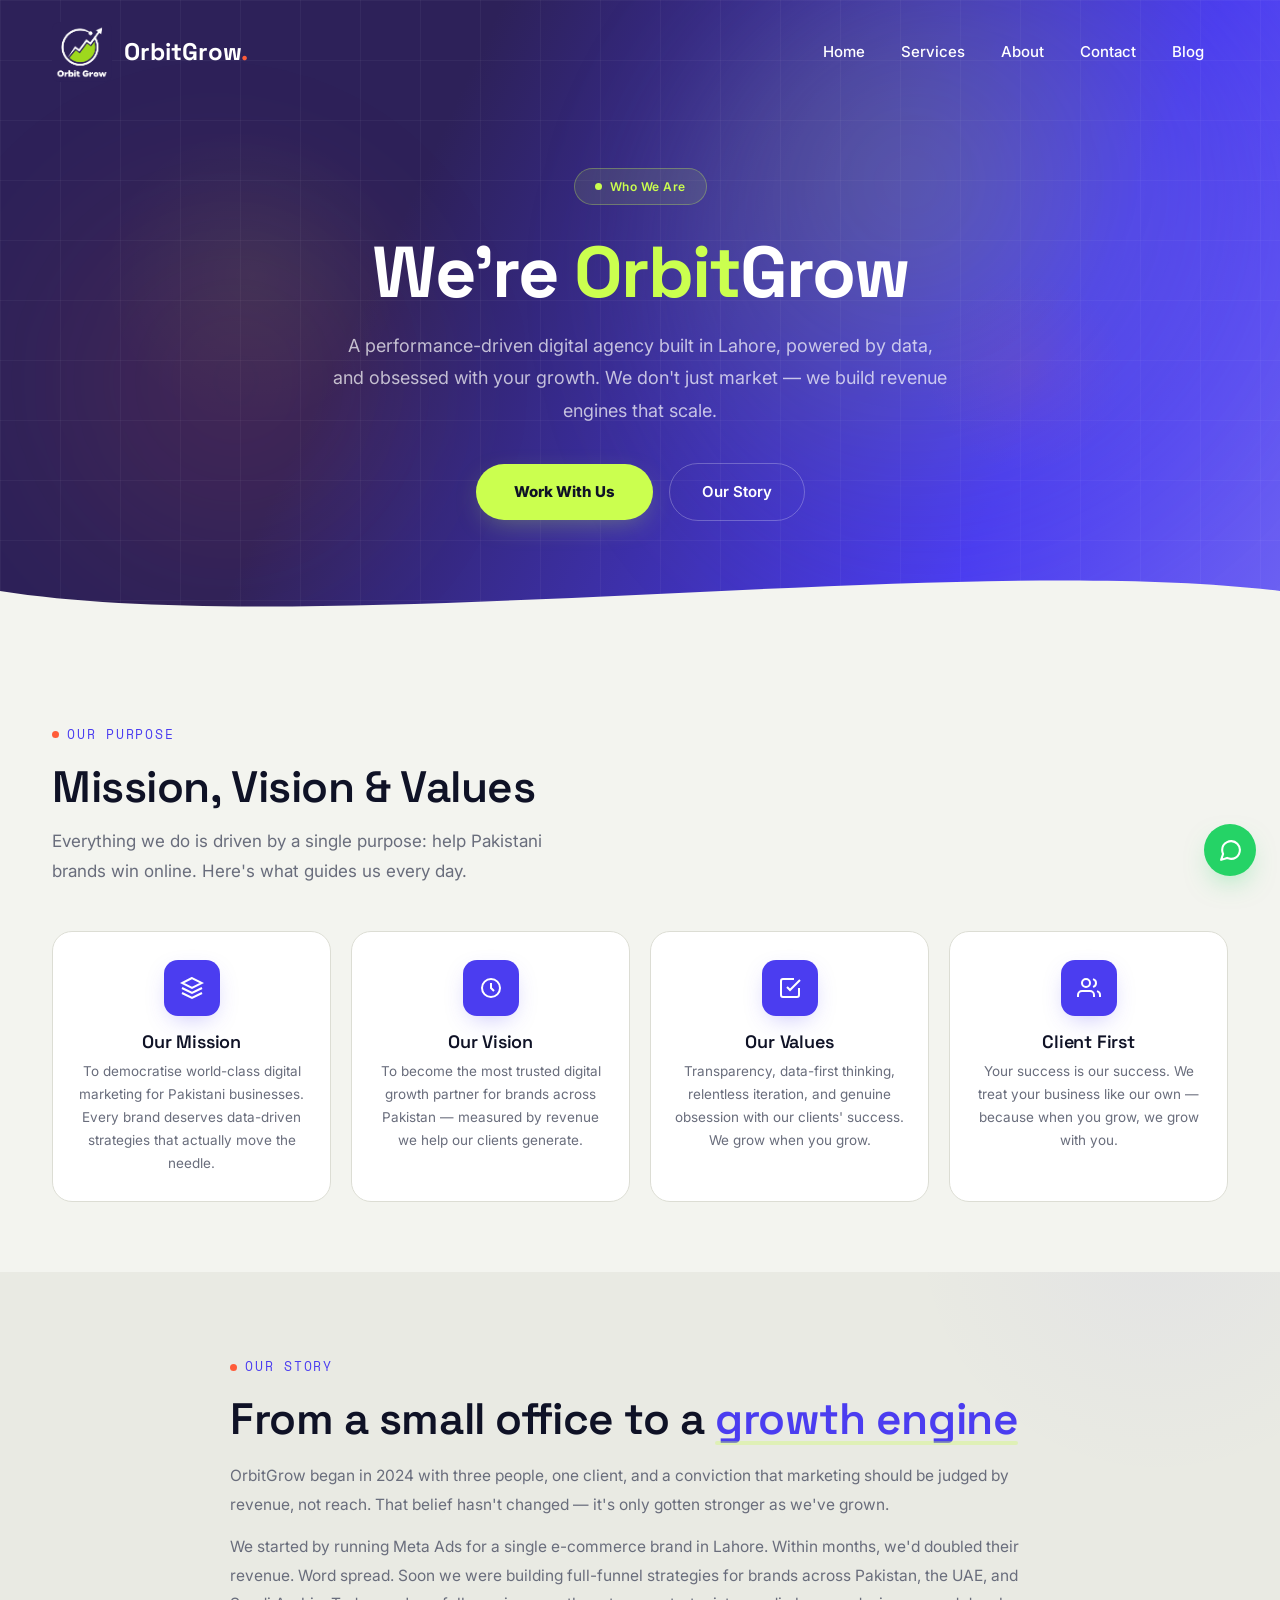
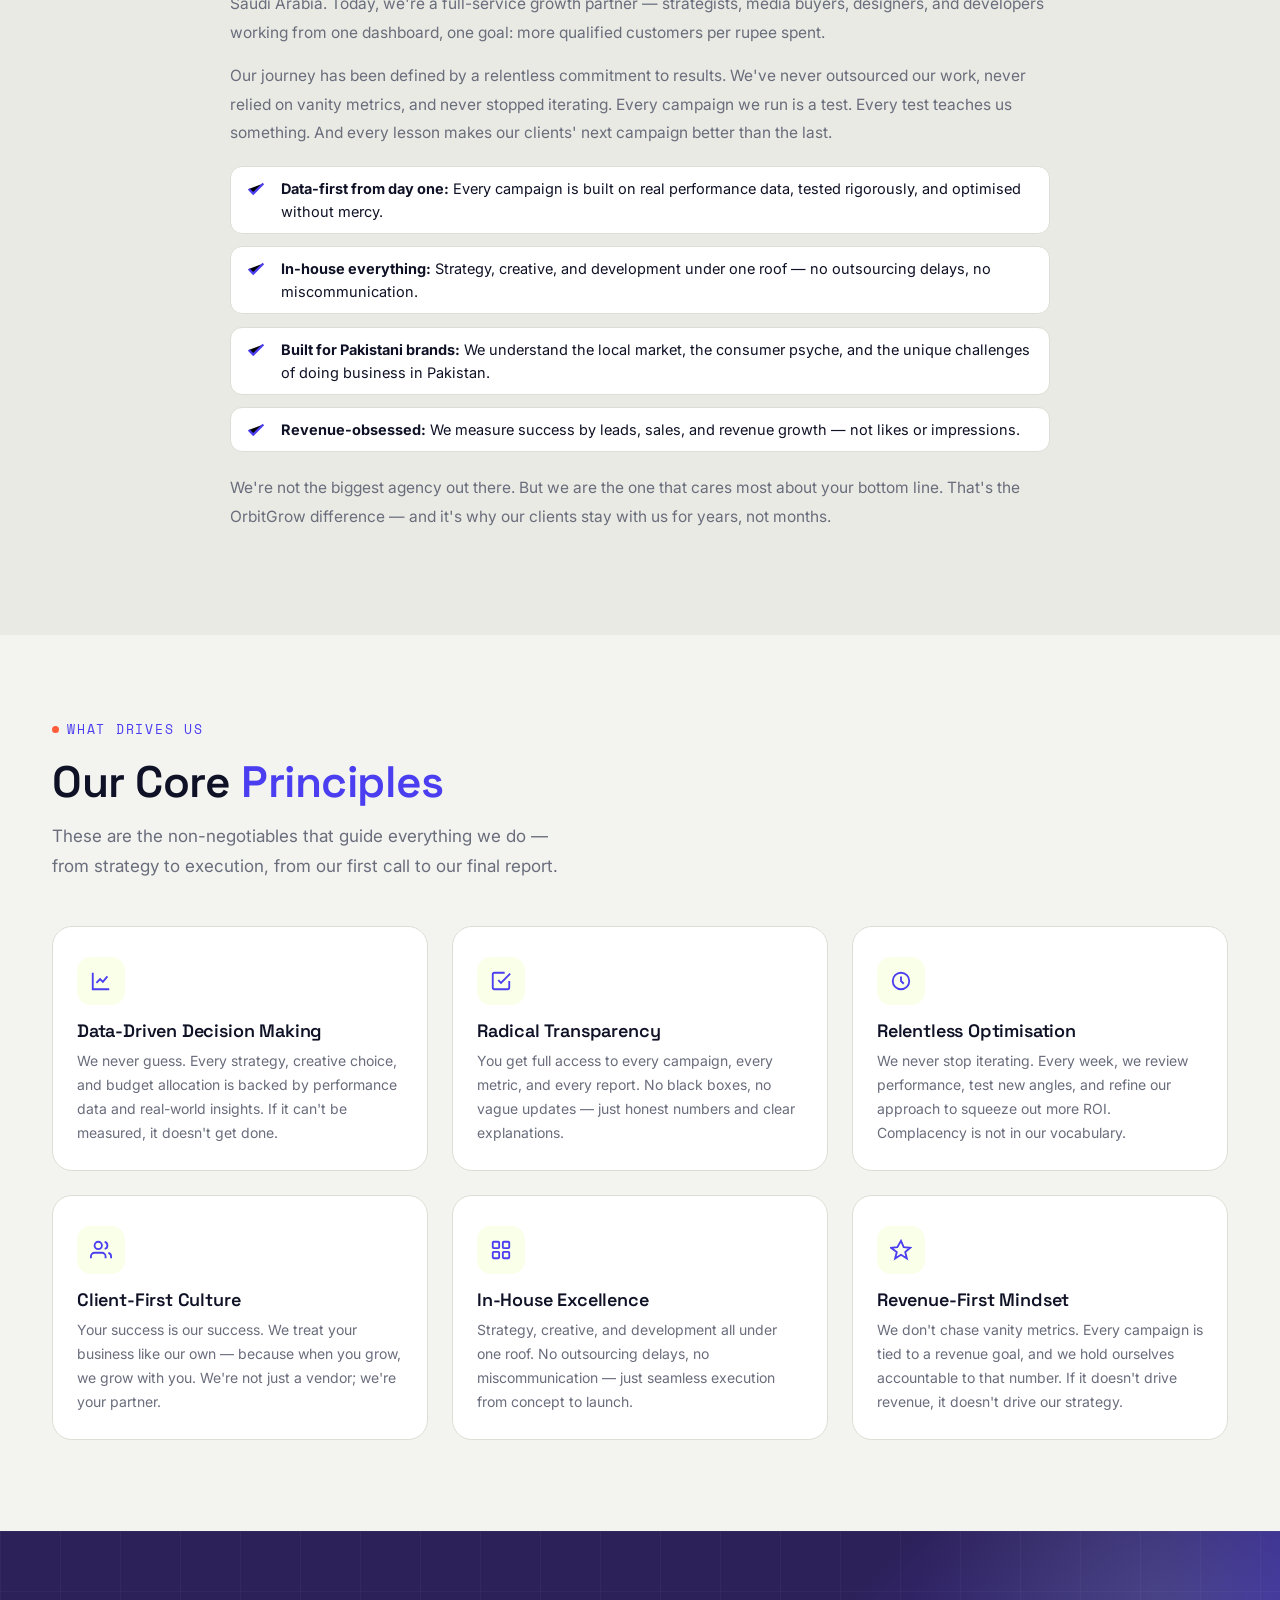
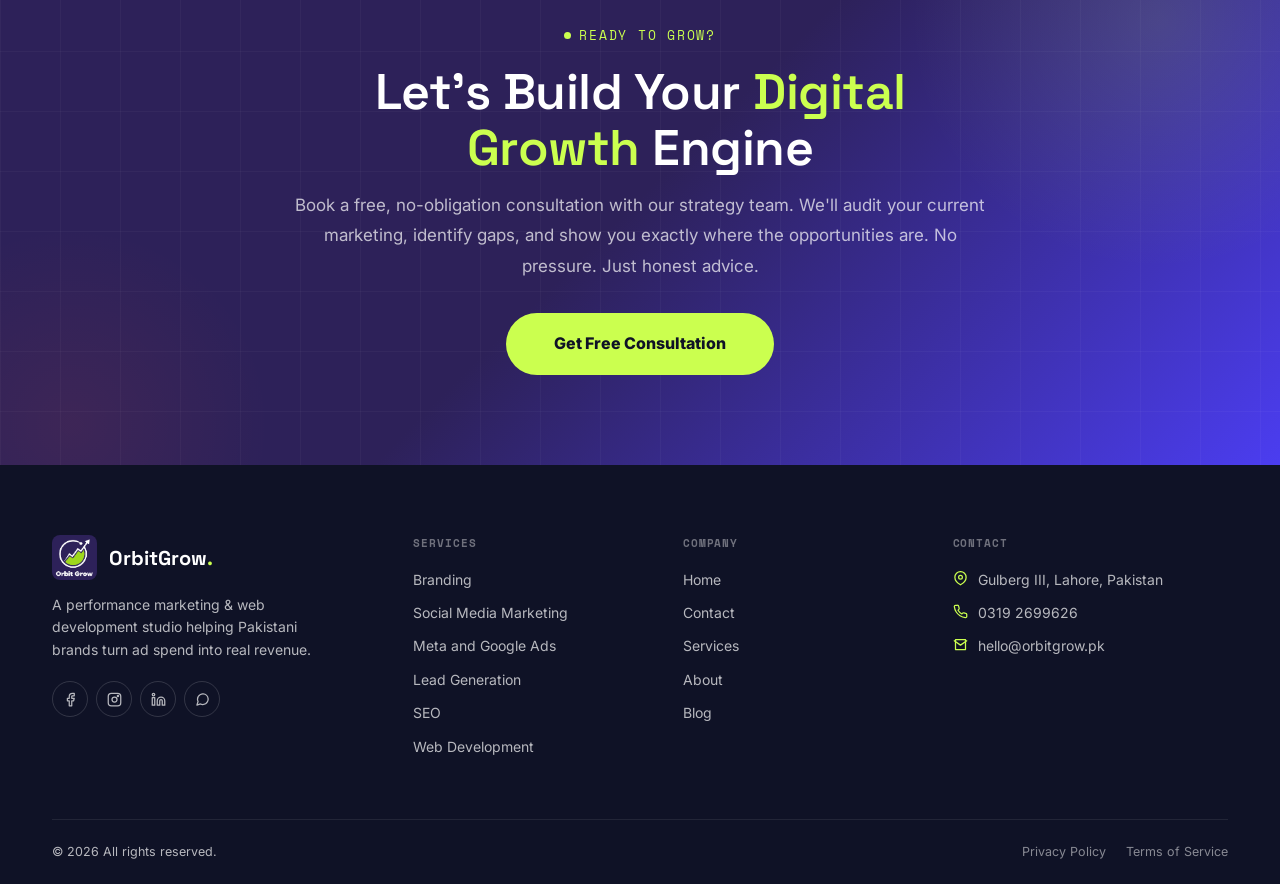
==== commit b67b3bd9: "add bck on mobile hero section and remove inline styles" ====
--- a/about.html
+++ b/about.html
@@ -46,7 +46,7 @@
     <link rel="preconnect" href="https://fonts.gstatic.com" crossorigin />
     <link href="https://fonts.googleapis.com/css2?family=Space+Grotesk:wght@500;600;700&family=Inter:wght@300;400;500;600;700;800;900&family=Space+Mono:wght@400;700&display=swap" rel="stylesheet" />
     <link rel="stylesheet" href="style.css" />
-    </head>
+</head>
 <body>
 
     <!-- ===== HEADER ===== -->
--- a/style.css
+++ b/style.css
@@ -1,9 +1,13 @@
-/* =============================================================
-   style.css — ULTIMATE CONSOLIDATED (ALL PAGES)
-   All inline styles from all HTML files are now here.
-   ============================================================= */
-
-/* ===== ROOT VARIABLES ===== */
+/* ============================================================
+   STYLE.CSS — COMPLETE (All inline CSS consolidated)
+   ============================================================ */
+
+* {
+    margin: 0;
+    padding: 0;
+    box-sizing: border-box;
+}
+
 :root {
     --ink: #0F1226;
     --ink-soft: #1B1F3D;
@@ -24,32 +28,16 @@
     --ff-display: 'Space Grotesk', sans-serif;
     --ff-body: 'Inter', sans-serif;
     --ff-mono: 'Space Mono', monospace;
-    --ease: cubic-bezier(.16, .84, .44, 1);
-    --ease-bounce: cubic-bezier(.34, 1.56, .64, 1);
+    --ease: cubic-bezier(0.16, 0.84, 0.44, 1);
+    --ease-bounce: cubic-bezier(0.34, 1.56, 0.64, 1);
     --error: #E53E3E;
     --error-bg: #FFF5F5;
-
-    /* Blog page variables */
-    --og-bg: #F3F4EF;
-    --og-card: #FFFFFF;
-    --og-ink: #14171A;
-    --og-ink-soft: #5B6167;
-    --og-line: rgba(20, 23, 26, 0.10);
-    --og-lime: #C6FF3D;
-    --og-lime-ink: #233312;
-    --og-navy: #16233F;
-    --og-shadow: 0 1px 2px rgba(20, 23, 26, .04), 0 20px 40px -20px rgba(20, 23, 26, .25);
-}
-
-/* ===== RESET & BASE ===== */
-* {
-    margin: 0;
-    padding: 0;
-    box-sizing: border-box;
-}
+}
+
 html {
     scroll-behavior: smooth;
 }
+
 body {
     font-family: var(--ff-body);
     background: var(--paper);
@@ -58,45 +46,55 @@
     -webkit-font-smoothing: antialiased;
     overflow-x: hidden;
 }
-img, svg {
+
+img,
+svg {
     display: block;
     max-width: 100%;
 }
+
 a {
     color: inherit;
     text-decoration: none;
     cursor: pointer;
 }
+
 ul {
     list-style: none;
 }
+
 button {
     font-family: inherit;
     cursor: pointer;
     border: none;
     background: none;
 }
-h1, h2, h3, h4 {
+
+h1,
+h2,
+h3,
+h4 {
     font-family: var(--ff-display);
     font-weight: 600;
     line-height: 1.12;
     letter-spacing: -0.01em;
 }
+
 :focus-visible {
     outline: 2px solid var(--violet);
     outline-offset: 3px;
 }
 
-/* ===== UTILITY ===== */
 .wrap {
     max-width: 1240px;
     margin: 0 auto;
     padding: 0 32px;
 }
+
 .eyebrow {
     font-family: var(--ff-mono);
     font-size: 12.5px;
-    letter-spacing: .14em;
+    letter-spacing: 0.14em;
     text-transform: uppercase;
     color: var(--violet);
     display: inline-flex;
@@ -104,6 +102,7 @@
     gap: 8px;
     margin-bottom: 18px;
 }
+
 .eyebrow::before {
     content: '';
     width: 7px;
@@ -111,16 +110,20 @@
     border-radius: 50%;
     background: var(--coral);
 }
+
 .eyebrow.on-dark {
     color: var(--lime);
 }
+
 .eyebrow.on-dark::before {
     background: var(--lime);
 }
+
 .section-head {
     max-width: 620px;
     margin-bottom: 44px;
 }
+
 .section-head p {
     color: var(--muted);
     font-size: 17px;
@@ -128,139 +131,208 @@
     max-width: 520px;
     line-height: 1.8;
 }
+
 h2.h-lg {
     font-size: clamp(28px, 3.5vw, 44px);
 }
 
-/* =============================================================
+/* ============================================================
    REVEAL ANIMATIONS
-   ============================================================= */
+   ============================================================ */
 .reveal {
     opacity: 0;
     transform: translateY(40px);
-    transition: opacity .9s var(--ease), transform .9s var(--ease);
-}
+    transition: opacity 0.9s var(--ease), transform 0.9s var(--ease);
+}
+
 .reveal.is-visible {
     opacity: 1;
     transform: translateY(0);
 }
+
 .reveal-left {
     opacity: 0;
     transform: translateX(-60px);
-    transition: opacity .9s var(--ease), transform .9s var(--ease);
-}
+    transition: opacity 0.9s var(--ease), transform 0.9s var(--ease);
+}
+
 .reveal-left.is-visible {
     opacity: 1;
     transform: translateX(0);
 }
+
 .reveal-right {
     opacity: 0;
     transform: translateX(60px);
-    transition: opacity .9s var(--ease), transform .9s var(--ease);
-}
+    transition: opacity 0.9s var(--ease), transform 0.9s var(--ease);
+}
+
 .reveal-right.is-visible {
     opacity: 1;
     transform: translateX(0);
 }
+
 .reveal-bottom {
     opacity: 0;
     transform: translateY(50px);
-    transition: opacity .9s var(--ease), transform .9s var(--ease);
-}
+    transition: opacity 0.9s var(--ease), transform 0.9s var(--ease);
+}
+
 .reveal-bottom.is-visible {
     opacity: 1;
     transform: translateY(0);
 }
+
 .reveal-scale {
     opacity: 0;
     transform: scale(0.92);
-    transition: opacity .9s var(--ease), transform .9s var(--ease);
-}
+    transition: opacity 0.9s var(--ease), transform 0.9s var(--ease);
+}
+
 .reveal-scale.is-visible {
     opacity: 1;
     transform: scale(1);
 }
 
-/* ===== STAGGER ===== */
 .stagger-children>* {
     opacity: 0;
     transform: translateY(50px) scale(0.96);
-    transition: opacity .7s var(--ease), transform .7s var(--ease);
-}
-.stagger-children.is-visible>*:nth-child(1) { transition-delay: 0.05s; }
-.stagger-children.is-visible>*:nth-child(2) { transition-delay: 0.12s; }
-.stagger-children.is-visible>*:nth-child(3) { transition-delay: 0.19s; }
-.stagger-children.is-visible>*:nth-child(4) { transition-delay: 0.26s; }
-.stagger-children.is-visible>*:nth-child(5) { transition-delay: 0.33s; }
-.stagger-children.is-visible>*:nth-child(6) { transition-delay: 0.40s; }
+    transition: opacity 0.7s var(--ease), transform 0.7s var(--ease);
+}
+
+.stagger-children.is-visible>*:nth-child(1) {
+    transition-delay: 0.05s;
+}
+.stagger-children.is-visible>*:nth-child(2) {
+    transition-delay: 0.12s;
+}
+.stagger-children.is-visible>*:nth-child(3) {
+    transition-delay: 0.19s;
+}
+.stagger-children.is-visible>*:nth-child(4) {
+    transition-delay: 0.26s;
+}
+.stagger-children.is-visible>*:nth-child(5) {
+    transition-delay: 0.33s;
+}
+.stagger-children.is-visible>*:nth-child(6) {
+    transition-delay: 0.40s;
+}
 .stagger-children.is-visible>* {
     opacity: 1;
     transform: translateY(0) scale(1);
 }
+
 .stagger-left>* {
     opacity: 0;
     transform: translateX(-50px);
-    transition: opacity .7s var(--ease), transform .7s var(--ease);
-}
-.stagger-left.is-visible>*:nth-child(1) { transition-delay: 0.05s; }
-.stagger-left.is-visible>*:nth-child(2) { transition-delay: 0.12s; }
-.stagger-left.is-visible>*:nth-child(3) { transition-delay: 0.19s; }
-.stagger-left.is-visible>*:nth-child(4) { transition-delay: 0.26s; }
+    transition: opacity 0.7s var(--ease), transform 0.7s var(--ease);
+}
+
+.stagger-left.is-visible>*:nth-child(1) {
+    transition-delay: 0.05s;
+}
+.stagger-left.is-visible>*:nth-child(2) {
+    transition-delay: 0.12s;
+}
+.stagger-left.is-visible>*:nth-child(3) {
+    transition-delay: 0.19s;
+}
+.stagger-left.is-visible>*:nth-child(4) {
+    transition-delay: 0.26s;
+}
 .stagger-left.is-visible>* {
     opacity: 1;
     transform: translateX(0);
 }
 
-/* =============================================================
+/* ============================================================
    SCROLL ANIMATIONS (data-animate)
-   ============================================================= */
+   ============================================================ */
 [data-animate] {
     opacity: 0;
-    transition: opacity 0.9s cubic-bezier(.16, .84, .44, 1),
-                transform 0.9s cubic-bezier(.16, .84, .44, 1);
+    transition: opacity 0.9s cubic-bezier(0.16, 0.84, 0.44, 1),
+        transform 0.9s cubic-bezier(0.16, 0.84, 0.44, 1);
     will-change: transform, opacity;
 }
+
 [data-animate="left"] {
     transform: translateX(-70px);
 }
+
 [data-animate="right"] {
     transform: translateX(70px);
 }
+
 [data-animate="bottom"] {
     transform: translateY(60px);
 }
+
 [data-animate="top"] {
     transform: translateY(-60px);
 }
+
 [data-animate].in-view {
     opacity: 1;
     transform: translate(0, 0);
 }
 
-/* Staggered delays for groups */
-.stagger-children [data-animate]:nth-child(1) { transition-delay: 0ms; }
-.stagger-children [data-animate]:nth-child(2) { transition-delay: 90ms; }
-.stagger-children [data-animate]:nth-child(3) { transition-delay: 180ms; }
-.stagger-children [data-animate]:nth-child(4) { transition-delay: 270ms; }
-.stagger-children [data-animate]:nth-child(5) { transition-delay: 360ms; }
-.stagger-children [data-animate]:nth-child(6) { transition-delay: 450ms; }
-
-.highlight-list [data-animate]:nth-child(1) { transition-delay: 0ms; }
-.highlight-list [data-animate]:nth-child(2) { transition-delay: 100ms; }
-.highlight-list [data-animate]:nth-child(3) { transition-delay: 200ms; }
-.highlight-list [data-animate]:nth-child(4) { transition-delay: 300ms; }
-
 /* Staggered delays for hero-left children */
-.hero-left [data-animate]:nth-child(1) { transition-delay: 0ms; }
-.hero-left [data-animate]:nth-child(2) { transition-delay: 80ms; }
-.hero-left [data-animate]:nth-child(3) { transition-delay: 160ms; }
-.hero-left [data-animate]:nth-child(4) { transition-delay: 240ms; }
-.hero-left [data-animate]:nth-child(5) { transition-delay: 320ms; }
-.hero-left [data-animate]:nth-child(6) { transition-delay: 400ms; }
-
-/* =============================================================
-   LOGO
-   ============================================================= */
+.hero-left [data-animate]:nth-child(1) {
+    transition-delay: 0ms;
+}
+.hero-left [data-animate]:nth-child(2) {
+    transition-delay: 80ms;
+}
+.hero-left [data-animate]:nth-child(3) {
+    transition-delay: 160ms;
+}
+.hero-left [data-animate]:nth-child(4) {
+    transition-delay: 240ms;
+}
+.hero-left [data-animate]:nth-child(5) {
+    transition-delay: 320ms;
+}
+.hero-left [data-animate]:nth-child(6) {
+    transition-delay: 400ms;
+}
+
+/* Wave-style stagger for groups */
+.stagger-children [data-animate]:nth-child(1) {
+    transition-delay: 0ms;
+}
+.stagger-children [data-animate]:nth-child(2) {
+    transition-delay: 90ms;
+}
+.stagger-children [data-animate]:nth-child(3) {
+    transition-delay: 180ms;
+}
+.stagger-children [data-animate]:nth-child(4) {
+    transition-delay: 270ms;
+}
+.stagger-children [data-animate]:nth-child(5) {
+    transition-delay: 360ms;
+}
+.stagger-children [data-animate]:nth-child(6) {
+    transition-delay: 450ms;
+}
+
+.highlight-list [data-animate]:nth-child(1) {
+    transition-delay: 0ms;
+}
+.highlight-list [data-animate]:nth-child(2) {
+    transition-delay: 100ms;
+}
+.highlight-list [data-animate]:nth-child(3) {
+    transition-delay: 200ms;
+}
+.highlight-list [data-animate]:nth-child(4) {
+    transition-delay: 300ms;
+}
+
+/* ============================================================
+   LOGO STYLES
+   ============================================================ */
 .logo-img {
     height: 60px;
     width: auto;
@@ -271,6 +343,7 @@
     box-shadow: none !important;
     border: none !important;
 }
+
 .logo {
     display: flex;
     align-items: center;
@@ -282,28 +355,45 @@
     color: currentColor;
     text-decoration: none;
 }
+
 .logo .logo-text {
     display: inline-block;
     white-space: nowrap;
 }
+
 .logo .dot {
     color: var(--coral);
 }
-.logo-mark {
-    display: none !important;
-}
+
 @media (max-width: 680px) {
-    .logo-img { height: 48px; }
-    .logo .logo-text { font-size: 18px; }
-}
-.site-header.scrolled .logo-img { opacity: 1; }
-.footer-logo .logo-img { height: 45px; }
-.footer-logo .logo-text { font-size: 20px; color: var(--white); }
-.footer-logo .dot { color: var(--lime); }
-
-/* =============================================================
+    .logo-img {
+        height: 48px;
+    }
+    .logo .logo-text {
+        font-size: 18px;
+    }
+}
+
+.site-header.scrolled .logo-img {
+    opacity: 1;
+}
+
+.footer-logo .logo-img {
+    height: 45px;
+}
+
+.footer-logo .logo-text {
+    font-size: 20px;
+    color: var(--white);
+}
+
+.footer-logo .dot {
+    color: var(--lime);
+}
+
+/* ============================================================
    HEADER
-   ============================================================= */
+   ============================================================ */
 .site-header {
     position: fixed;
     top: 0;
@@ -312,28 +402,32 @@
     z-index: 100;
     padding: 22px 0;
     color: var(--white);
-    transition: background .4s var(--ease), padding .4s var(--ease),
-                box-shadow .4s var(--ease), color .4s var(--ease);
-}
+    transition: background 0.4s var(--ease), padding 0.4s var(--ease),
+        box-shadow 0.4s var(--ease), color 0.4s var(--ease);
+}
+
 .site-header.scrolled {
-    background: rgba(243, 244, 239, .92);
+    background: rgba(243, 244, 239, 0.92);
     backdrop-filter: blur(14px) saturate(1.4);
     padding: 14px 0;
-    box-shadow: 0 1px 0 rgba(15, 18, 38, .06);
+    box-shadow: 0 1px 0 rgba(15, 18, 38, 0.06);
     color: var(--ink);
 }
+
 .nav-wrap {
     display: flex;
     align-items: center;
     justify-content: space-between;
     gap: 24px;
 }
+
 .nav-links {
     display: flex;
     align-items: center;
     gap: 36px;
     margin-left: auto;
 }
+
 .nav-links a {
     font-size: 15px;
     font-weight: 500;
@@ -341,6 +435,7 @@
     padding: 4px 0;
     color: currentColor;
 }
+
 .nav-links a::after {
     content: '';
     position: absolute;
@@ -349,17 +444,29 @@
     width: 0;
     height: 2px;
     background: var(--coral);
-    transition: width .3s var(--ease);
-}
-.nav-links a:hover::after { width: 100%; }
-.nav-links a.active { color: var(--lime); }
-.nav-links a.active::after { width: 100%; background: var(--lime); }
+    transition: width 0.3s var(--ease);
+}
+
+.nav-links a:hover::after {
+    width: 100%;
+}
+
+.nav-links a.active {
+    color: var(--lime);
+}
+
+.nav-links a.active::after {
+    width: 100%;
+    background: var(--lime);
+}
+
 .nav-right {
     display: flex;
     align-items: center;
     gap: 18px;
     flex-shrink: 0;
 }
+
 .nav-toggle {
     display: none;
     width: 38px;
@@ -370,6 +477,7 @@
     flex-shrink: 0;
     color: inherit;
 }
+
 .nav-toggle span {
     display: block;
     width: 20px;
@@ -377,6 +485,7 @@
     background: currentColor;
     position: relative;
 }
+
 .nav-toggle span::before,
 .nav-toggle span::after {
     content: '';
@@ -385,212 +494,97 @@
     width: 20px;
     height: 2px;
     background: currentColor;
-    transition: transform .3s;
-}
-.nav-toggle span::before { top: -6px; }
-.nav-toggle span::after { top: 6px; }
-.nav-toggle.open span { background: transparent; }
-.nav-toggle.open span::before { transform: translateY(6px) rotate(45deg); }
-.nav-toggle.open span::after { transform: translateY(-6px) rotate(-45deg); }
-
-/* =============================================================
-   BLOG HEADER OVERRIDES (blog.html specific)
-   ============================================================= */
-.blog-page .site-header {
-    background: rgba(243, 244, 239, 0.92);
-    color: var(--og-ink);
-}
-.blog-page .site-header.scrolled {
-    border-bottom-color: var(--og-line);
-    box-shadow: 0 1px 12px rgba(20, 23, 26, .06);
-}
-.blog-page .nav-links a {
-    color: var(--og-ink-soft);
-}
-.blog-page .nav-links a:hover,
-.blog-page .nav-links a.active {
-    color: var(--og-ink);
-}
-.blog-page .nav-links a.active::after {
-    background: var(--og-lime);
-}
-.blog-page .nav-toggle span {
-    background: var(--og-ink);
-}
-
-/* =============================================================
-   HERO VIDEO BACKGROUND (HOME)
-   ============================================================= */
-.hero-video-wrapper {
-    position: absolute;
-    top: 0;
-    left: 0;
-    width: 100%;
-    height: 100%;
-    z-index: 0;
+    transition: transform 0.3s;
+}
+
+.nav-toggle span::before {
+    top: -6px;
+}
+.nav-toggle span::after {
+    top: 6px;
+}
+
+.nav-toggle.open span {
+    background: transparent;
+}
+
+.nav-toggle.open span::before {
+    transform: translateY(6px) rotate(45deg);
+}
+
+.nav-toggle.open span::after {
+    transform: translateY(-6px) rotate(-45deg);
+}
+
+@media (max-width: 768px) {
+    .nav-links {
+        position: absolute;
+        top: 100%;
+        left: 0;
+        right: 0;
+        background: var(--paper);
+        flex-direction: column;
+        align-items: flex-start;
+        gap: 0;
+        padding: 10px 20px 16px;
+        box-shadow: 0 18px 30px -20px rgba(15, 18, 38, 0.25);
+        transform: translateY(-10px);
+        opacity: 0;
+        pointer-events: none;
+        transition: opacity 0.3s, transform 0.3s;
+        margin-left: 0;
+        color: var(--ink);
+    }
+
+    .nav-links.open {
+        transform: translateY(0);
+        opacity: 1;
+        pointer-events: auto;
+    }
+
+    .nav-links a {
+        padding: 10px 0;
+        width: 100%;
+        border-bottom: 1px solid var(--line);
+    }
+
+    .nav-links a.active {
+        color: var(--violet);
+    }
+
+    .nav-toggle {
+        display: flex;
+    }
+}
+
+/* ============================================================
+   HERO (HOME)
+   ============================================================ */
+.hero {
+    position: relative;
+    min-height: 100vh;
+    display: flex;
+    flex-direction: column;
+    align-items: center;
+    padding: 120px 0 60px;
     overflow: hidden;
-    will-change: transform;
-}
-.hero-video-bg {
-    width: 100%;
-    height: 100%;
-    object-fit: cover;
-    display: block;
-    pointer-events: none;
-    will-change: transform;
-}
-.hero-video-overlay {
-    position: absolute;
-    top: 0;
-    left: 0;
-    width: 100%;
-    height: 100%;
-    background: rgba(11, 8, 36, 0.55);
-    z-index: 1;
-    pointer-events: none;
-}
-.hero-dynamic-glow {
-    position: absolute;
-    inset: 0;
-    z-index: 1;
-    pointer-events: none;
-    background: radial-gradient(circle at 50% 50%, rgba(203, 255, 79, 0.06), transparent 60%);
-    opacity: 0;
-    transition: opacity 0.6s ease;
-    will-change: background;
-}
-.hero-dynamic-glow.active {
-    opacity: 1;
-}
-
-/* =============================================================
-   SCROLL PROGRESS BAR
-   ============================================================= */
-.scroll-progress {
-    position: fixed;
-    top: 0;
-    left: 0;
-    width: 0%;
-    height: 3px;
-    background: linear-gradient(90deg, var(--lime), #a8d93a);
-    z-index: 9999;
-    transition: width 0.1s linear;
-    box-shadow: 0 0 20px rgba(203, 255, 79, 0.4);
-    pointer-events: none;
-}
-
-/* =============================================================
-   HERO (UNIFIED FOR ALL PAGES)
-   ============================================================= */
-.hero, .about-hero, .services-hero, .contact-hero, .blog-hero {
-    position: relative;
-    overflow: hidden;
-}
-.hero {
-    min-height: 100vh;
-    display: flex;
-    flex-direction: column;
-    align-items: center;
-    padding: 120px 0 60px;
     background: linear-gradient(115deg, #2d2159 0%, #2d2159 32%, #4B3DF0 78%, #6E63F2 100%);
     color: var(--white);
 }
-.about-hero {
-    min-height: 70vh;
-    display: flex;
-    align-items: center;
-    justify-content: center;
-    padding: 140px 0 80px;
-    background: linear-gradient(115deg, #2d2159 0%, #2d2159 32%, #4B3DF0 78%, #6E63F2 100%);
-    color: var(--white);
-    text-align: center;
-}
-.services-hero {
-    min-height: 80vh;
-    display: flex;
-    flex-direction: column;
-    align-items: center;
-    justify-content: center;
-    padding: 140px 0 100px;
-    background: linear-gradient(115deg, #2d2159 0%, #2d2159 32%, #4B3DF0 78%, #6E63F2 100%);
-    color: var(--white);
-    text-align: center;
-}
-.contact-hero {
-    min-height: 38vh;
-    display: flex;
-    align-items: center;
-    justify-content: center;
-    padding: 140px 0 60px;
-    background: linear-gradient(115deg, #2d2159 0%, #2d2159 32%, #4B3DF0 78%, #6E63F2 100%);
-    color: var(--white);
-    text-align: center;
-}
-.blog-hero {
-    min-height: 80vh;
-    display: flex;
-    align-items: center;
-    justify-content: center;
-    padding: 120px 0 60px;
-    background: linear-gradient(160deg, #0D0A2E 0%, #14103F 30%, #1B1356 70%, #241A6B 100%);
-    color: #fff;
-}
-
-/* Hero Glows */
+
 .hero-glow {
     position: absolute;
+    top: 8%;
+    right: 6%;
+    width: 760px;
+    height: 760px;
     border-radius: 50%;
-    pointer-events: none;
-    filter: blur(60px);
-    z-index: 0;
-}
-.hero-glow:first-of-type {
-    top: -10%;
-    right: -5%;
-    width: 700px;
-    height: 700px;
-    background: radial-gradient(circle at 38% 35%, rgba(203, 255, 79, .2), rgba(75, 61, 240, .12) 55%, transparent 75%);
-}
-.hero-glow-left {
-    position: absolute;
-    bottom: 0%;
-    left: -5%;
-    width: 500px;
-    height: 500px;
-    border-radius: 50%;
-    background: radial-gradient(circle at 60% 50%, rgba(255, 92, 57, .12), transparent 70%);
-    filter: blur(60px);
+    background: radial-gradient(circle at 38% 35%, rgba(255, 150, 120, 0.35), rgba(75, 61, 240, 0.18) 55%, transparent 75%);
+    filter: blur(2px);
     pointer-events: none;
     z-index: 0;
 }
-.hero-orb {
-    position: absolute;
-    border-radius: 50%;
-    pointer-events: none;
-    z-index: 0;
-}
-.hero-orb-1 {
-    width: 300px;
-    height: 300px;
-    top: 20%;
-    left: 8%;
-    background: radial-gradient(circle, rgba(203, 255, 79, .06), transparent 70%);
-    animation: orbFloat 8s ease-in-out infinite;
-}
-.hero-orb-2 {
-    width: 200px;
-    height: 200px;
-    bottom: 25%;
-    right: 12%;
-    background: radial-gradient(circle, rgba(255, 92, 57, .07), transparent 70%);
-    animation: orbFloat 10s ease-in-out infinite reverse;
-}
-@keyframes orbFloat {
-    0%, 100% { transform: translateY(0) scale(1); }
-    50% { transform: translateY(-30px) scale(1.05); }
-}
-
-/* Hero Grid */
+
 .hero-grid {
     position: relative;
     z-index: 2;
@@ -604,8 +598,7 @@
     width: 100%;
 }
 
-/* Hero Badge */
-.hero .badge, .about-hero .badge, .services-hero .badge, .contact-hero .badge {
+.hero .badge {
     display: inline-flex;
     align-items: center;
     gap: 8px;
@@ -615,20 +608,21 @@
     padding: 7px 18px;
     margin-bottom: 28px;
 }
-.hero .badge-dot, .about-hero .badge-dot, .services-hero .badge-dot, .contact-hero .badge-dot {
+
+.hero .badge-dot {
     width: 7px;
     height: 7px;
     border-radius: 50%;
     background: #a3e635;
 }
-.hero .badge-text, .about-hero .badge-text, .services-hero .badge-text, .contact-hero .badge-text {
+
+.hero .badge-text {
     font-size: 12px;
     color: #a3e635;
     font-weight: 600;
-    letter-spacing: .5px;
-}
-
-/* Hero Title */
+    letter-spacing: 0.5px;
+}
+
 .hero-title {
     font-size: 56px;
     font-weight: 900;
@@ -637,79 +631,12 @@
     margin-bottom: 22px;
     letter-spacing: -1px;
 }
-.hero-title span { color: #a3e635; }
-.about-hero h1 {
-    font-size: clamp(40px, 6vw, 72px);
-    font-weight: 900;
-    line-height: 1.04;
-    color: #fff;
-    margin-bottom: 20px;
-    letter-spacing: -2px;
-}
-.about-hero h1 span { color: var(--lime); }
-.services-hero h1 {
-    font-size: clamp(40px, 6vw, 72px);
-    font-weight: 900;
-    line-height: 1.04;
-    color: #fff;
-    margin-bottom: 20px;
-    letter-spacing: -2px;
-}
-.services-hero h1 span { color: var(--lime); }
-.services-hero h1 .heading-row {
-    display: block;
-    color: #ffffff;
-    font-weight: 700;
-}
-.contact-hero h1 {
-    font-size: clamp(34px, 4.8vw, 52px);
-    font-weight: 900;
-    line-height: 1.06;
-    color: #fff;
-    margin-bottom: 16px;
-    letter-spacing: -2px;
-}
-.contact-hero h1 span { color: var(--lime); }
-
-/* Hero Description */
-.hero-desc {
-    font-size: 16px;
-    color: rgba(255, 255, 255, 0.65);
-    line-height: 1.85;
-    margin-bottom: 30px;
-    max-width: 460px;
-}
-.about-hero .sub {
-    font-size: 18px;
-    color: rgba(255, 255, 255, .7);
-    max-width: 620px;
-    margin: 0 auto 36px;
-    line-height: 1.8;
-}
-.services-hero .sub {
-    font-size: 18px;
-    color: rgba(255, 255, 255, .7);
-    max-width: 580px;
-    margin: 0 auto 36px;
-    line-height: 1.8;
-}
-.contact-hero .sub {
-    font-size: 17px;
-    color: rgba(255, 255, 255, .7);
-    max-width: 520px;
-    margin: 0 auto;
-    line-height: 1.8;
-}
-.blog-hero .hero-text .sub {
-    font-size: 18px;
-    color: rgba(255, 255, 255, .7);
-    max-width: 480px;
-    font-weight: 400;
-}
-
-/* Typewriter */
-.hero-title .typing-wrapper,
-.services-hero h1 .typing-wrapper {
+
+.hero-title span {
+    color: #a3e635;
+}
+
+.hero-title .typing-wrapper {
     display: inline-flex;
     align-items: center;
     gap: 2px;
@@ -718,15 +645,15 @@
     white-space: nowrap;
     min-height: 1.2em;
 }
-.hero-title .typing-text,
-.services-hero h1 .typing-text {
+
+.hero-title .typing-text {
     display: inline-block;
     font-weight: 700;
     transition: color 0.2s ease;
     min-width: 4px;
 }
-.hero-title .cursor-blink,
-.services-hero h1 .cursor-blink {
+
+.hero-title .cursor-blink {
     display: inline-block;
     font-weight: 300;
     color: var(--lime, #cbff4f);
@@ -736,18 +663,25 @@
     margin-left: 2px;
     transform: translateY(-2px);
 }
-.services-hero h1 .typing-wrapper {
-    line-height: 1.3;
-    min-height: 1.3em;
-    margin-top: 4px;
-}
 
 @keyframes blink {
-    0%, 100% { opacity: 1; }
-    50% { opacity: 0; }
-}
-
-/* Hero Stats */
+    0%,
+    100% {
+        opacity: 1;
+    }
+    50% {
+        opacity: 0;
+    }
+}
+
+.hero-desc {
+    font-size: 16px;
+    color: rgba(255, 255, 255, 0.65);
+    line-height: 1.85;
+    margin-bottom: 30px;
+    max-width: 460px;
+}
+
 .hero .stats-row {
     display: flex;
     align-items: center;
@@ -755,6 +689,7 @@
     margin-bottom: 32px;
     gap: 0;
 }
+
 .hero .stat-item {
     display: flex;
     flex-direction: column;
@@ -763,11 +698,13 @@
     border-right: 1px solid rgba(255, 255, 255, 0.12);
     min-width: 80px;
 }
+
 .hero .stat-item:last-child {
     border-right: none;
     padding-right: 0;
     margin-right: 0;
 }
+
 .hero .stat-num {
     font-size: 30px;
     font-weight: 900;
@@ -775,7 +712,11 @@
     line-height: 1;
     letter-spacing: -1px;
 }
-.hero .stat-num .suf { color: #a3e635; }
+
+.hero .stat-num .suf {
+    color: #a3e635;
+}
+
 .hero .stat-label {
     font-size: 11px;
     color: rgba(255, 255, 255, 0.45);
@@ -784,7 +725,6 @@
     white-space: nowrap;
 }
 
-/* Hero Buttons */
 .hero .btn-row {
     display: flex;
     align-items: center;
@@ -792,6 +732,7 @@
     flex-wrap: wrap;
     margin-top: 0;
 }
+
 .hero .btn-primary-hero {
     background: #a3e635;
     color: #2d2159;
@@ -801,9 +742,13 @@
     border-radius: 50px;
     border: none;
     cursor: pointer;
-    transition: opacity .2s;
-}
-.hero .btn-primary-hero:hover { opacity: .88; }
+    transition: opacity 0.2s;
+}
+
+.hero .btn-primary-hero:hover {
+    opacity: 0.88;
+}
+
 .hero .btn-secondary {
     display: flex;
     align-items: center;
@@ -815,6 +760,7 @@
     background: none;
     border: none;
 }
+
 .hero .play-icon {
     width: 46px;
     height: 46px;
@@ -823,10 +769,14 @@
     display: flex;
     align-items: center;
     justify-content: center;
-    transition: border-color .2s;
+    transition: border-color 0.2s;
     flex-shrink: 0;
 }
-.hero .play-icon:hover { border-color: #a3e635; }
+
+.hero .play-icon:hover {
+    border-color: #a3e635;
+}
+
 .hero .play-icon svg {
     width: 14px;
     height: 14px;
@@ -834,71 +784,6 @@
     margin-left: 3px;
 }
 
-/* About / Services / Contact Hero Buttons */
-.about-hero .btn-group,
-.services-hero .btn-group {
-    display: flex;
-    align-items: center;
-    justify-content: center;
-    gap: 16px;
-    flex-wrap: wrap;
-}
-.about-hero .btn-primary,
-.services-hero .btn-primary {
-    background: var(--lime);
-    color: var(--ink);
-    font-size: 15px;
-    font-weight: 800;
-    padding: 16px 38px;
-    border-radius: 50px;
-    transition: opacity .2s, transform .3s var(--ease), box-shadow .3s;
-    display: inline-block;
-    box-shadow: 0 8px 28px -8px rgba(203, 255, 79, .35);
-}
-.about-hero .btn-primary:hover,
-.services-hero .btn-primary:hover {
-    opacity: .88;
-    transform: scale(1.04);
-    box-shadow: 0 12px 36px -8px rgba(203, 255, 79, .5);
-}
-.about-hero .btn-outline,
-.services-hero .btn-outline {
-    border: 1.5px solid rgba(255, 255, 255, .25);
-    color: #fff;
-    font-size: 15px;
-    font-weight: 600;
-    padding: 16px 32px;
-    border-radius: 50px;
-    transition: border-color .3s, background .3s, transform .3s;
-    display: inline-block;
-}
-.about-hero .btn-outline:hover,
-.services-hero .btn-outline:hover {
-    border-color: var(--lime);
-    background: rgba(203, 255, 79, .08);
-    transform: scale(1.04);
-}
-
-/* Hero Wave */
-.hero-wave, .about-hero .wave, .services-hero .wave, .contact-hero .wave, .blog-hero .wave {
-    position: absolute;
-    bottom: -1px;
-    left: 0;
-    right: 0;
-    line-height: 0;
-    z-index: 1;
-}
-.hero-wave svg, .about-hero .wave svg, .services-hero .wave svg, .contact-hero .wave svg, .blog-hero .wave svg {
-    width: 100%;
-    display: block;
-}
-.hero-wave svg { height: 90px; }
-.about-hero .wave svg { height: 80px; }
-.services-hero .wave svg { height: 80px; }
-.contact-hero .wave svg { height: 60px; }
-.blog-hero .wave svg { height: 60px; }
-
-/* Hero Right (3D Cards) */
 .hero-right {
     position: relative;
     display: flex;
@@ -906,8 +791,8 @@
     align-items: center;
     padding: 50px 20px;
     min-height: 420px;
-    perspective: 1200px;
-}
+}
+
 .hero .main-card {
     background: rgba(45, 33, 89, 0.85);
     backdrop-filter: blur(10px);
@@ -920,20 +805,23 @@
     position: relative;
     z-index: 2;
     transition: transform 0.15s cubic-bezier(0.16, 0.84, 0.44, 1),
-                box-shadow 0.4s cubic-bezier(0.16, 0.84, 0.44, 1);
+        box-shadow 0.4s cubic-bezier(0.16, 0.84, 0.44, 1);
     will-change: transform;
     backface-visibility: hidden;
 }
+
 .hero .main-card.tilt-active {
     transition: transform 0.08s cubic-bezier(0.16, 0.84, 0.44, 1),
-                box-shadow 0.3s cubic-bezier(0.16, 0.84, 0.44, 1);
-}
+        box-shadow 0.3s cubic-bezier(0.16, 0.84, 0.44, 1);
+}
+
 .hero .mc-top {
     display: flex;
     align-items: center;
     justify-content: space-between;
     margin-bottom: 22px;
 }
+
 .hero .mc-avatar {
     width: 48px;
     height: 48px;
@@ -946,6 +834,7 @@
     font-weight: 900;
     color: #2d2159;
 }
+
 .hero .mc-status {
     display: flex;
     align-items: center;
@@ -953,6 +842,7 @@
     font-size: 12px;
     color: rgba(255, 255, 255, 0.4);
 }
+
 .hero .status-dot {
     width: 7px;
     height: 7px;
@@ -960,27 +850,37 @@
     background: #a3e635;
     animation: pulse-dot 2s infinite;
 }
+
 @keyframes pulse-dot {
-    0%, 100% { opacity: 1; }
-    50% { opacity: .3; }
-}
+    0%,
+    100% {
+        opacity: 1;
+    }
+    50% {
+        opacity: 0.3;
+    }
+}
+
 .hero .mc-title {
     font-size: 20px;
     font-weight: 800;
     color: #fff;
     margin-bottom: 6px;
 }
+
 .hero .mc-sub {
     font-size: 13px;
     color: rgba(255, 255, 255, 0.4);
     margin-bottom: 22px;
 }
+
 .hero .services-pills {
     display: flex;
     flex-wrap: wrap;
     gap: 8px;
     margin-bottom: 22px;
 }
+
 .hero .pill {
     background: rgba(163, 230, 53, 0.1);
     border: 1px solid rgba(163, 230, 53, 0.22);
@@ -990,7 +890,11 @@
     padding: 5px 12px;
     border-radius: 20px;
 }
-.hero .mc-bar-wrap { margin-bottom: 10px; }
+
+.hero .mc-bar-wrap {
+    margin-bottom: 10px;
+}
+
 .hero .mc-bar-label {
     display: flex;
     justify-content: space-between;
@@ -998,17 +902,20 @@
     color: rgba(255, 255, 255, 0.35);
     margin-bottom: 7px;
 }
+
 .hero .mc-bar {
     height: 5px;
     background: rgba(255, 255, 255, 0.07);
     border-radius: 10px;
     overflow: hidden;
 }
+
 .hero .mc-bar-fill {
     height: 100%;
     background: #a3e635;
     border-radius: 10px;
 }
+
 .hero .float-card {
     position: absolute;
     background: rgba(45, 33, 89, 0.85);
@@ -1019,171 +926,162 @@
     padding: 14px 18px;
     z-index: 3;
     transition: transform 0.15s cubic-bezier(0.16, 0.84, 0.44, 1),
-                box-shadow 0.4s cubic-bezier(0.16, 0.84, 0.44, 1);
+        box-shadow 0.4s cubic-bezier(0.16, 0.84, 0.44, 1);
     will-change: transform;
     backface-visibility: hidden;
 }
+
 .hero .float-card.tilt-active {
     transition: transform 0.08s cubic-bezier(0.16, 0.84, 0.44, 1),
-                box-shadow 0.3s cubic-bezier(0.16, 0.84, 0.44, 1);
-}
-.hero .fc-left { left: -28px; top: 55px; }
-.hero .fc-right { right: -18px; bottom: 55px; }
+        box-shadow 0.3s cubic-bezier(0.16, 0.84, 0.44, 1);
+}
+
+.hero .fc-left {
+    left: -28px;
+    top: 55px;
+}
+
+.hero .fc-right {
+    right: -18px;
+    bottom: 55px;
+}
+
 .hero .fc-label {
     font-size: 10px;
     color: rgba(255, 255, 255, 0.35);
     margin-bottom: 5px;
     font-weight: 600;
     text-transform: uppercase;
-    letter-spacing: .6px;
-}
+    letter-spacing: 0.6px;
+}
+
 .hero .fc-val {
     font-size: 22px;
     font-weight: 900;
     color: #fff;
     line-height: 1;
 }
-.hero .fc-val span { color: #a3e635; }
+
+.hero .fc-val span {
+    color: #a3e635;
+}
+
 .hero .fc-sub {
     font-size: 10px;
     color: rgba(255, 255, 255, 0.35);
     margin-top: 4px;
 }
+
 .hero .fc-trend {
     display: flex;
     align-items: center;
     gap: 5px;
     margin-top: 7px;
 }
+
 .hero .fc-trend-up {
     font-size: 11px;
     font-weight: 700;
     color: #a3e635;
 }
+
 .hero .fc-trend-label {
     font-size: 10px;
     color: rgba(255, 255, 255, 0.3);
 }
 
-/* =============================================================
-   SERVICES HERO PILLS
-   ============================================================= */
-.hero-pills-row {
-    display: flex;
-    align-items: center;
-    justify-content: center;
-    gap: 10px;
-    flex-wrap: wrap;
-    margin-top: 40px;
+.hero-wave {
     position: relative;
+    bottom: -1px;
+    left: 0;
+    right: 0;
+    line-height: 0;
+    margin-top: auto;
+}
+
+.hero-wave svg {
+    width: 100%;
+    height: 90px;
+    display: block;
+}
+
+/* Hero Video Background */
+.hero-video-wrapper {
+    position: absolute;
+    top: 0;
+    left: 0;
+    width: 100%;
+    height: 100%;
+    z-index: 0;
+    overflow: hidden;
+    will-change: transform;
+}
+
+.hero-video-bg {
+    width: 100%;
+    height: 100%;
+    object-fit: cover;
+    display: block;
+    pointer-events: none;
+    will-change: transform;
+}
+
+.hero-video-overlay {
+    position: absolute;
+    top: 0;
+    left: 0;
+    width: 100%;
+    height: 100%;
+    background: rgba(11, 8, 36, 0.55);
+    z-index: 1;
+    pointer-events: none;
+}
+
+.hero-dynamic-glow {
+    position: absolute;
+    inset: 0;
+    z-index: 1;
+    pointer-events: none;
+    background: radial-gradient(circle at 50% 50%, rgba(203, 255, 79, 0.06), transparent 60%);
+    opacity: 0;
+    transition: opacity 0.6s ease;
+    will-change: background;
+}
+
+.hero-dynamic-glow.active {
+    opacity: 1;
+}
+
+.hero .hero-glow {
     z-index: 2;
-}
-.hero-pill {
-    background: rgba(255, 255, 255, .08);
-    border: 1px solid rgba(255, 255, 255, .15);
-    border-radius: 50px;
-    padding: 6px 16px;
-    font-size: 12px;
-    color: rgba(255, 255, 255, .75);
-    font-weight: 500;
-    backdrop-filter: blur(4px);
-    transition: background .3s, border-color .3s, color .3s;
-}
-.hero-pill:hover {
-    background: rgba(203, 255, 79, .15);
-    border-color: var(--lime);
-    color: var(--lime);
-}
-
-/* =============================================================
-   BLOG HERO STICKY NOTES
-   ============================================================= */
-.blog-hero .hero-notes .notes-row {
-    display: flex;
-    gap: 14px;
-    justify-content: center;
-    flex-wrap: wrap;
-}
-.blog-hero .note {
-    width: 70px;
-    height: 82px;
-    background: var(--paper);
-    border-radius: 6px;
-    box-shadow: 0 18px 30px -12px rgba(0, 0, 0, 0.5);
-    display: flex;
-    align-items: flex-end;
-    justify-content: center;
-    padding-bottom: 12px;
-    position: relative;
-    font-family: var(--ff-display);
-    font-weight: 900;
-    font-size: 32px;
-    color: var(--violet-dark);
-    transition: transform 0.3s var(--ease);
-    user-select: none;
-}
-.blog-hero .note:hover { transform: scale(1.06) rotate(0deg) !important; }
-.blog-hero .note::before {
-    content: '';
     position: absolute;
-    top: -8px;
-    left: 50%;
-    transform: translateX(-50%);
-    width: 14px;
-    height: 14px;
-    border-radius: 50%;
-    background: var(--coral);
-    box-shadow: 0 3px 8px rgba(0, 0, 0, 0.35);
-}
-.blog-hero .note:nth-child(1) { transform: rotate(-6deg); }
-.blog-hero .note:nth-child(2) { transform: rotate(6deg) translateY(8px); }
-.blog-hero .note:nth-child(3) { transform: rotate(-5deg) translateY(3px); }
-.blog-hero .note:nth-child(4) { transform: rotate(8deg) translateY(12px); }
-.blog-hero .note:nth-child(5) { transform: rotate(-4deg) translateY(5px); }
-.blog-hero .note span { color: var(--violet-dark); }
-
-.blog-hero .hero-footer {
-    grid-column: 1 / -1;
-    margin-top: 10px;
-    text-align: center;
-}
-.blog-hero .brand-signature {
-    font-family: var(--ff-display);
-    font-size: 15px;
-    font-weight: 600;
-    letter-spacing: .12em;
-    color: rgba(255, 255, 255, .3);
-    text-transform: uppercase;
-}
-.blog-hero .brand-signature span { color: var(--og-lime); }
-
-/* Blog Hero Text */
-.blog-hero .hero-text h1 {
-    font-family: var(--ff-display);
-    font-size: clamp(44px, 6vw, 72px);
-    font-weight: 900;
-    letter-spacing: -2px;
-    color: #fff;
-    line-height: 1.04;
-    margin-bottom: 16px;
-}
-.blog-hero .hero-text h1 span {
-    background: linear-gradient(135deg, #fff 40%, var(--og-lime));
-    -webkit-background-clip: text;
-    -webkit-text-fill-color: transparent;
-    background-clip: text;
-}
-.blog-hero .hero-text .sub {
-    font-size: 18px;
-    color: rgba(255, 255, 255, .7);
-    max-width: 480px;
-    font-weight: 400;
-    margin: 0;
-}
-
-/* =============================================================
+    top: -30%;
+    right: -20%;
+    width: 80%;
+    height: 120%;
+    background: radial-gradient(ellipse at 70% 50%, rgba(203, 255, 79, 0.10), transparent 70%);
+    pointer-events: none;
+}
+
+/* ============================================================
+   SCROLL PROGRESS BAR
+   ============================================================ */
+.scroll-progress {
+    position: fixed;
+    top: 0;
+    left: 0;
+    width: 0%;
+    height: 3px;
+    background: linear-gradient(90deg, var(--lime), #a8d93a);
+    z-index: 9999;
+    transition: width 0.1s linear;
+    box-shadow: 0 0 20px rgba(203, 255, 79, 0.4);
+    pointer-events: none;
+}
+
+/* ============================================================
    HISTORY (HOME)
-   ============================================================= */
+   ============================================================ */
 .history {
     background: linear-gradient(145deg, #2d2159 0%, #2d2159 30%, #2d2159 60%, #2d2159 100%);
     color: var(--white);
@@ -1191,6 +1089,7 @@
     position: relative;
     overflow: hidden;
 }
+
 .history-inner {
     display: grid;
     grid-template-columns: 1fr 1fr;
@@ -1198,21 +1097,28 @@
     position: relative;
     z-index: 1;
 }
+
 .history-content h2 {
     font-size: clamp(28px, 3.6vw, 40px);
     color: var(--white);
     margin-bottom: 20px;
 }
+
 .history-content p {
-    color: rgba(255, 255, 255, .7);
+    color: rgba(255, 255, 255, 0.7);
     font-size: 16.5px;
     max-width: 480px;
 }
-.history-content p+p { margin-top: 14px; }
+
+.history-content p+p {
+    margin-top: 14px;
+}
+
 .timeline {
     position: relative;
     padding-left: 30px;
 }
+
 .timeline::before {
     content: '';
     position: absolute;
@@ -1220,13 +1126,18 @@
     top: 6px;
     bottom: 6px;
     width: 1px;
-    background: rgba(255, 255, 255, .18);
-}
+    background: rgba(255, 255, 255, 0.18);
+}
+
 .t-item {
     position: relative;
     padding-bottom: 28px;
 }
-.t-item:last-child { padding-bottom: 0; }
+
+.t-item:last-child {
+    padding-bottom: 0;
+}
+
 .t-item::before {
     content: '';
     position: absolute;
@@ -1236,8 +1147,9 @@
     height: 11px;
     border-radius: 50%;
     background: var(--lime);
-    box-shadow: 0 0 0 4px rgba(203, 255, 79, .18);
-}
+    box-shadow: 0 0 0 4px rgba(203, 255, 79, 0.18);
+}
+
 .t-year {
     font-family: var(--ff-mono);
     color: var(--lime);
@@ -1245,31 +1157,35 @@
     margin-bottom: 6px;
     display: block;
 }
+
 .t-item h4 {
     font-size: 17px;
     color: var(--white);
     margin-bottom: 5px;
     font-weight: 600;
 }
+
 .t-item p {
-    color: rgba(255, 255, 255, .62);
+    color: rgba(255, 255, 255, 0.62);
     font-size: 14.5px;
     max-width: 380px;
 }
 
-/* =============================================================
+/* ============================================================
    SERVICES SECTION (HOME)
-   ============================================================= */
+   ============================================================ */
 .services-section {
     background: #0d1f1e;
     color: #fff;
     padding: 60px 0 30px;
 }
+
 .services-inner {
     max-width: 1200px;
     margin: 0 auto;
     padding: 0 48px;
 }
+
 .services-section .top-grid {
     display: grid;
     grid-template-columns: 1fr 1fr;
@@ -1277,6 +1193,7 @@
     margin-bottom: 56px;
     align-items: start;
 }
+
 .services-section .label {
     font-size: 11px;
     font-weight: 600;
@@ -1285,25 +1202,32 @@
     text-transform: uppercase;
     margin-bottom: 14px;
 }
+
 .services-section .headline {
     font-size: 42px;
     font-weight: 900;
     line-height: 1.1;
     color: #fff;
 }
-.services-section .headline span { color: #a3e635; }
+
+.services-section .headline span {
+    color: #a3e635;
+}
+
 .services-section .desc {
     font-size: 15px;
     color: #fff;
     line-height: 1.85;
     padding-top: 6px;
 }
+
 .services-section .top-right {
     display: flex;
     flex-direction: column;
     justify-content: space-between;
     height: 100%;
 }
+
 .services-section .arrow-btn {
     width: 46px;
     height: 46px;
@@ -1316,12 +1240,14 @@
     cursor: pointer;
     align-self: flex-end;
     margin-top: 16px;
-    transition: border-color .2s, background .2s;
-}
+    transition: border-color 0.2s, background 0.2s;
+}
+
 .services-section .arrow-btn:hover {
     border-color: #a3e635;
     background: rgba(163, 230, 53, 0.1);
 }
+
 .services-section .arrow-btn svg {
     width: 16px;
     height: 16px;
@@ -1329,15 +1255,18 @@
     stroke-width: 2;
     fill: none;
 }
+
 .services-section .main-grid {
     display: grid;
     grid-template-columns: 1fr 400px;
     gap: 50px;
     align-items: start;
 }
+
 .services-section .services-list {
     border-top: 0.5px solid rgba(255, 255, 255, 0.12);
 }
+
 .service-row {
     display: flex;
     align-items: center;
@@ -1345,32 +1274,43 @@
     border-bottom: 0.5px solid rgba(255, 255, 255, 0.12);
     padding: 20px 0;
     cursor: pointer;
-    transition: padding-left .25s ease, opacity .6s var(--ease), transform .6s var(--ease);
+    transition: padding-left 0.25s ease, opacity 0.6s var(--ease), transform 0.6s var(--ease);
     opacity: 0;
     transform: translateX(-40px);
 }
+
 .service-row.visible {
     opacity: 1;
     transform: translateX(0);
 }
-.service-row:hover { padding-left: 8px; }
+
+.service-row:hover {
+    padding-left: 8px;
+}
+
 .services-section .svc-left {
     display: flex;
     align-items: center;
     gap: 10px;
 }
+
 .services-section .service-name {
     font-size: 24px;
     font-weight: 300;
     color: #fff;
-    transition: color .2s ease, font-weight .2s ease, font-size .2s ease;
-}
-.services-section .service-row:hover .service-name { color: #a3e635; }
+    transition: color 0.2s ease, font-weight 0.2s ease, font-size 0.2s ease;
+}
+
+.services-section .service-row:hover .service-name {
+    color: #a3e635;
+}
+
 .services-section .service-row.active .service-name {
     color: #a3e635;
     font-weight: 800;
     font-size: 28px;
 }
+
 .services-section .dot {
     width: 8px;
     height: 8px;
@@ -1379,7 +1319,11 @@
     display: none;
     flex-shrink: 0;
 }
-.services-section .service-row.active .dot { display: block; }
+
+.services-section .service-row.active .dot {
+    display: block;
+}
+
 .services-section .row-arrow {
     width: 38px;
     height: 38px;
@@ -1390,9 +1334,16 @@
     justify-content: center;
     flex-shrink: 0;
 }
+
 .services-section .service-row.active .row-arrow,
-.services-section .service-row:hover .row-arrow { display: flex; }
-.services-section .service-row:hover .row-arrow { border-color: rgba(255, 255, 255, 0.2); }
+.services-section .service-row:hover .row-arrow {
+    display: flex;
+}
+
+.services-section .service-row:hover .row-arrow {
+    border-color: rgba(255, 255, 255, 0.2);
+}
+
 .services-section .row-arrow svg {
     width: 14px;
     height: 14px;
@@ -1400,12 +1351,17 @@
     stroke-width: 2;
     fill: none;
 }
-.services-section .service-row:hover:not(.active) .row-arrow svg { stroke: #fff; }
+
+.services-section .service-row:hover:not(.active) .row-arrow svg {
+    stroke: #fff;
+}
+
 .services-section .card-wrap {
     position: sticky;
     top: 120px;
     align-self: start;
 }
+
 .services-section .svc-card {
     background: #112218;
     border-radius: 16px;
@@ -1417,9 +1373,13 @@
     gap: 18px;
     position: relative;
     overflow: hidden;
-    transition: border-color .3s;
-}
-.services-section .svc-card:hover { border-color: rgba(163, 230, 53, 0.35); }
+    transition: border-color 0.3s;
+}
+
+.services-section .svc-card:hover {
+    border-color: rgba(163, 230, 53, 0.35);
+}
+
 .services-section .card-icon-wrap {
     width: 58px;
     height: 58px;
@@ -1430,6 +1390,7 @@
     justify-content: center;
     flex-shrink: 0;
 }
+
 .services-section .card-icon-wrap svg {
     width: 28px;
     height: 28px;
@@ -1437,22 +1398,26 @@
     stroke-width: 2;
     fill: none;
 }
+
 .services-section .card-title {
     font-size: 24px;
     font-weight: 800;
     color: #a3e635;
 }
+
 .services-section .card-body {
     font-size: 14px;
     color: #fff;
     line-height: 1.85;
 }
+
 .services-section .card-tags {
     display: flex;
     flex-wrap: wrap;
     gap: 8px;
     margin-top: 4px;
 }
+
 .services-section .tag {
     background: rgba(163, 230, 53, 0.1);
     color: #a3e635;
@@ -1461,8 +1426,9 @@
     padding: 5px 13px;
     border-radius: 20px;
     border: 1px solid rgba(163, 230, 53, 0.25);
-    letter-spacing: .3px;
-}
+    letter-spacing: 0.3px;
+}
+
 .services-section .card-num {
     font-size: 80px;
     font-weight: 900;
@@ -1474,34 +1440,8 @@
     pointer-events: none;
     user-select: none;
 }
-.services-section .bottom-strip {
-    display: flex;
-    align-items: center;
-    justify-content: space-between;
-    padding: 22px 0;
-    margin-top: 12px;
-    border-top: 0.5px solid rgba(255, 255, 255, 0.12);
-}
-.services-section .bottom-text {
-    font-size: 13px;
-    color: #fff;
-}
-.services-section .bottom-title {
-    font-size: 22px;
-    font-weight: 900;
-    color: #fff;
-}
-.services-section .bottom-title span { color: #a3e635; }
-@keyframes fadeUp {
-    from { opacity: 0; transform: translateY(12px); }
-    to { opacity: 1; transform: translateY(0); }
-}
-.services-section .card-anim { animation: fadeUp .3s ease forwards; }
-
-/* =============================================================
-   HOME PAGE SERVICE CARD ARROW
-   ============================================================= */
-.svc-card .card-footer-link {
+
+.services-section .svc-card .card-footer-link {
     margin-top: 12px;
     display: inline-flex;
     align-items: center;
@@ -1510,210 +1450,82 @@
     font-size: 14px;
     color: var(--lime);
     text-decoration: none;
-    transition: gap .3s var(--ease), color .3s var(--ease);
+    transition: gap 0.3s var(--ease), color 0.3s var(--ease);
     border: none;
     background: none;
     cursor: pointer;
     padding: 0;
     font-family: var(--ff-body);
 }
-.svc-card .card-footer-link svg {
+
+.services-section .svc-card .card-footer-link svg {
     width: 18px;
     height: 18px;
     stroke: var(--lime);
     stroke-width: 2.5;
     fill: none;
-    transition: transform .3s var(--ease);
-}
-.svc-card .card-footer-link:hover {
+    transition: transform 0.3s var(--ease);
+}
+
+.services-section .svc-card .card-footer-link:hover {
     gap: 14px;
     color: #fff;
 }
-.svc-card .card-footer-link:hover svg {
+
+.services-section .svc-card .card-footer-link:hover svg {
     transform: translateX(4px);
     stroke: #fff;
 }
 
-/* =============================================================
-   SERVICES GRID (HOME & SERVICES PAGE)
-   ============================================================= */
-.services-grid-section {
-    padding: 90px 0 70px;
-    background: var(--paper);
-}
-.services-grid-section .section-head { margin-bottom: 52px; }
-.services-grid {
-    display: grid;
-    grid-template-columns: repeat(3, 1fr);
-    gap: 28px;
-}
-.service-card {
-    background: var(--white);
-    border-radius: 24px;
-    padding: 24px 22px 22px;
-    border: 1px solid var(--line);
-    position: relative;
-    overflow: hidden;
-    cursor: pointer;
-    transition: transform .45s var(--ease), box-shadow .45s var(--ease), border-color .45s var(--ease);
-    min-height: 240px;
-    display: flex;
-    flex-direction: column;
-    border: 1px solid rgba(0,0,0,0.06);
-}
-.service-card::before {
-    content: '';
-    position: absolute;
-    top: 0;
-    left: 0;
-    right: 0;
-    height: 3px;
-    background: linear-gradient(90deg, var(--violet), var(--lime), var(--coral));
-    transform: scaleX(0);
-    transform-origin: left;
-    transition: transform .5s var(--ease);
-}
-.service-card::after {
-    content: '';
-    position: absolute;
-    inset: 0;
-    background: radial-gradient(circle at 30% 70%, rgba(75, 61, 240, .04), transparent 70%);
-    opacity: 0;
-    transition: opacity .5s var(--ease);
-    pointer-events: none;
-}
-.service-card:hover,
-.service-card.in-view-hover {
-    transform: translateY(-6px);
-    box-shadow: 0 20px 44px -18px rgba(75, 61, 240, .18);
-    border-color: rgba(203, 255, 79, .3);
-}
-.service-card:hover::before { transform: scaleX(1); }
-.service-card:hover::after { opacity: 1; }
-.service-card .card-number {
-    display: inline-flex;
-    align-items: center;
-    justify-content: center;
-    width: 28px;
-    height: 28px;
-    border-radius: 6px;
-    background: var(--paper-dim);
-    border: 1px solid var(--line);
-    font-family: var(--ff-mono);
-    font-size: 10px;
-    font-weight: 700;
-    color: var(--muted);
-    margin-bottom: 14px;
-    transition: background .3s, border-color .3s, color .3s;
-    flex-shrink: 0;
-    align-self: flex-start;
-}
-.service-card:hover .card-number {
-    background: var(--ink);
-    color: var(--lime);
-    border-color: var(--ink);
-}
-.service-card .card-icon {
-    width: 52px;
-    height: 52px;
-    border-radius: 14px;
-    background: linear-gradient(135deg, var(--violet), #6E63F2);
-    display: flex;
-    align-items: center;
-    justify-content: center;
-    margin-bottom: 14px;
-    flex-shrink: 0;
-    box-shadow: 0 6px 18px -6px rgba(75, 61, 240, .35);
-    transition: background .4s var(--ease), transform .4s var(--ease), box-shadow .4s var(--ease);
-}
-.service-card .card-icon svg {
-    width: 24px;
-    height: 24px;
-    stroke: var(--white);
-    fill: none;
-    stroke-width: 2;
-    transition: stroke .4s var(--ease);
-}
-.service-card:hover .card-icon {
-    background: var(--lime) !important;
-    box-shadow: 0 8px 24px -8px rgba(203, 255, 79, .5);
-    transform: scale(1.05) rotate(-4deg);
-}
-.service-card:hover .card-icon svg { stroke: var(--ink); }
-.service-card h3 {
-    font-size: 19px;
-    margin-bottom: 8px;
-    color: var(--ink);
-    transition: color .3s;
-}
-.service-card:hover h3 { color: var(--violet); }
-.service-card p {
-    font-size: 13.5px;
-    color: var(--muted);
-    line-height: 1.7;
-    margin-bottom: 12px;
-    flex: 1;
-}
-.service-card .card-tags {
-    display: flex;
-    flex-wrap: wrap;
-    gap: 5px;
-    margin-bottom: 10px;
-}
-.service-card .card-tags span {
-    background: var(--paper-dim);
-    color: var(--muted);
-    font-size: 10px;
-    font-weight: 600;
-    padding: 4px 11px;
-    border-radius: 50px;
-    letter-spacing: .2px;
-    transition: background .3s, color .3s;
-}
-.service-card:hover .card-tags span {
-    background: rgba(203, 255, 79, .18);
-    color: var(--violet-dark);
-}
-.service-card .card-arrow {
-    position: absolute;
-    bottom: 18px;
-    right: 18px;
-    width: 36px;
-    height: 36px;
-    border-radius: 50%;
-    border: 1.5px solid var(--line);
-    background: var(--white);
-    display: flex;
-    align-items: center;
-    justify-content: center;
-    transition: border-color .3s, background .3s, transform .3s var(--ease);
-    flex-shrink: 0;
-}
-.service-card:hover .card-arrow {
-    border-color: var(--lime);
-    background: var(--lime);
-    transform: translate(3px, -2px);
-}
-.service-card .card-arrow svg {
-    width: 13px;
-    height: 13px;
-    stroke: var(--muted);
-    stroke-width: 2.5;
-    transition: stroke .3s;
-}
-.service-card:hover .card-arrow svg { stroke: var(--ink); }
-
-.service-card[data-animate] { transition-delay: calc(var(--stagger-i, 0) * 100ms); }
-
-/* =============================================================
+.services-section .bottom-strip {
+    display: flex;
+    align-items: center;
+    justify-content: space-between;
+    padding: 22px 0;
+    margin-top: 12px;
+    border-top: 0.5px solid rgba(255, 255, 255, 0.12);
+}
+
+.services-section .bottom-text {
+    font-size: 13px;
+    color: #fff;
+}
+
+.services-section .bottom-title {
+    font-size: 22px;
+    font-weight: 900;
+    color: #fff;
+}
+
+.services-section .bottom-title span {
+    color: #a3e635;
+}
+
+@keyframes fadeUp {
+    from {
+        opacity: 0;
+        transform: translateY(12px);
+    }
+    to {
+        opacity: 1;
+        transform: translateY(0);
+    }
+}
+
+.services-section .card-anim {
+    animation: fadeUp 0.3s ease forwards;
+}
+
+/* ============================================================
    COUNTERS
-   ============================================================= */
+   ============================================================ */
 .counters {
     background: var(--violet);
     padding: 60px 0;
     position: relative;
     overflow: hidden;
 }
+
 .counters-grid {
     position: relative;
     z-index: 1;
@@ -1722,6 +1534,7 @@
     gap: 20px;
     text-align: center;
 }
+
 .count-num {
     font-family: var(--ff-display);
     font-size: clamp(30px, 4vw, 46px);
@@ -1732,41 +1545,47 @@
     align-items: baseline;
     gap: 4px;
 }
+
 .count-num .suf {
-    font-size: .5em;
+    font-size: 0.5em;
     color: var(--lime);
 }
+
 .count-label {
     font-family: var(--ff-mono);
     font-size: 12.5px;
-    letter-spacing: .06em;
-    color: rgba(255, 255, 255, .7);
+    letter-spacing: 0.06em;
+    color: rgba(255, 255, 255, 0.7);
     text-transform: uppercase;
     margin-top: 8px;
 }
 
-/* =============================================================
-   WHY (HOME)
-   ============================================================= */
+/* ============================================================
+   WHY
+   ============================================================ */
 .why {
     padding: 80px 0;
     background: var(--paper-dim);
 }
+
 .why-inner {
     display: grid;
-    grid-template-columns: .85fr 1.15fr;
+    grid-template-columns: 0.85fr 1.15fr;
     gap: 50px;
     align-items: start;
 }
+
 .why-grid {
     display: grid;
     grid-template-columns: repeat(2, 1fr);
     gap: 20px;
 }
+
 .w-item {
     display: flex;
     gap: 14px;
 }
+
 .w-icon {
     width: 40px;
     height: 40px;
@@ -1777,32 +1596,37 @@
     justify-content: center;
     flex-shrink: 0;
 }
+
 .w-icon svg {
     width: 18px;
     height: 18px;
     stroke: var(--lime);
 }
+
 .w-item h4 {
     font-size: 15px;
     margin-bottom: 4px;
 }
+
 .w-item p {
     font-size: 13.5px;
     color: var(--muted);
 }
 
-/* =============================================================
-   PROCESS (HOME)
-   ============================================================= */
+/* ============================================================
+   PROCESS
+   ============================================================ */
 .process {
     padding: 80px 0;
     background: var(--paper);
 }
+
 .process-steps {
     display: grid;
     grid-template-columns: repeat(4, 1fr);
     gap: 20px;
 }
+
 .p-step {
     background: #FFFFFF;
     border-radius: var(--radius);
@@ -1810,8 +1634,7 @@
     border: 1px solid var(--line);
     box-shadow: 0 4px 16px -8px rgba(15, 18, 38, 0.06);
     transition: transform 0.3s var(--ease), box-shadow 0.3s var(--ease),
-                border-color 0.3s var(--ease), opacity 0.7s var(--ease),
-                transform 0.7s var(--ease);
+        border-color 0.3s var(--ease), opacity 0.7s var(--ease), transform 0.7s var(--ease);
     display: flex;
     flex-direction: column;
     align-items: flex-start;
@@ -1820,10 +1643,12 @@
     opacity: 0;
     transform: translateY(50px);
 }
+
 .p-step.visible {
     opacity: 1;
     transform: translateY(0);
 }
+
 .p-step::before {
     content: '';
     position: absolute;
@@ -1834,12 +1659,17 @@
     z-index: 0;
     border-radius: var(--radius);
 }
+
 .p-step:hover {
     transform: translateY(-4px);
     box-shadow: 0 12px 32px -12px rgba(15, 18, 38, 0.15);
     border-color: var(--lime);
 }
-.p-step:hover::before { opacity: 1; }
+
+.p-step:hover::before {
+    opacity: 1;
+}
+
 .p-step .p-num,
 .p-step h4,
 .p-step p {
@@ -1847,6 +1677,7 @@
     z-index: 1;
     transition: color 0.3s var(--ease);
 }
+
 .p-step .p-num {
     width: 44px;
     height: 44px;
@@ -1863,37 +1694,45 @@
     flex-shrink: 0;
     transition: background 0.3s var(--ease), color 0.3s var(--ease);
 }
+
 .p-step:hover .p-num {
     background: var(--lime);
     color: var(--ink);
 }
+
 .p-step h4 {
     font-size: 17px;
     margin-bottom: 8px;
     color: var(--ink);
     transition: color 0.3s var(--ease);
 }
+
 .p-step p {
     font-size: 13.5px;
     color: var(--muted);
     margin-bottom: 0;
     transition: color 0.3s var(--ease);
 }
+
 .p-step:hover h4,
-.p-step:hover p { color: var(--white); }
-
-/* =============================================================
+.p-step:hover p {
+    color: var(--white);
+}
+
+/* ============================================================
    INDUSTRIES
-   ============================================================= */
+   ============================================================ */
 .industries {
     padding: 80px 0;
     background: var(--paper-dim);
 }
+
 .industries-grid {
     display: grid;
     grid-template-columns: repeat(5, 1fr);
     gap: 18px 16px;
 }
+
 .industry-item {
     background: #FFFFFF;
     border-radius: var(--radius);
@@ -1901,7 +1740,7 @@
     text-align: center;
     border: 1px solid var(--line);
     transition: transform 0.3s var(--ease), box-shadow 0.3s var(--ease),
-                border-color 0.3s var(--ease), opacity 0.7s var(--ease);
+        border-color 0.3s var(--ease), opacity 0.7s var(--ease);
     box-shadow: 0 4px 12px -8px rgba(15, 18, 38, 0.05);
     display: flex;
     flex-direction: column;
@@ -1909,15 +1748,18 @@
     opacity: 0;
     transform: scale(0.92);
 }
+
 .industry-item.zoom-in {
     opacity: 1;
     transform: scale(1);
 }
+
 .industry-item:hover {
     transform: translateY(-4px) scale(1.02);
     box-shadow: 0 12px 28px -12px rgba(15, 18, 38, 0.12);
     border-color: var(--violet);
 }
+
 .industry-item .i-icon {
     width: 44px;
     height: 44px;
@@ -1930,11 +1772,16 @@
     transition: transform 0.6s var(--ease), background 0.3s var(--ease);
     transform: scale(0);
 }
-.industry-item.zoom-in .i-icon { transform: scale(1); }
+
+.industry-item.zoom-in .i-icon {
+    transform: scale(1);
+}
+
 .industry-item:hover .i-icon {
     transform: scale(1.1) !important;
     background: var(--violet);
 }
+
 .industry-item .i-icon svg {
     width: 22px;
     height: 22px;
@@ -1943,7 +1790,11 @@
     stroke-width: 2;
     transition: stroke 0.3s var(--ease);
 }
-.industry-item:hover .i-icon svg { stroke: var(--white); }
+
+.industry-item:hover .i-icon svg {
+    stroke: var(--white);
+}
+
 .industry-item h4 {
     font-size: 15px;
     font-weight: 600;
@@ -1952,17 +1803,23 @@
     transition: transform 0.6s var(--ease) 0.12s, color 0.3s var(--ease);
     transform: scale(0);
 }
-.industry-item.zoom-in h4 { transform: scale(1); }
+
+.industry-item.zoom-in h4 {
+    transform: scale(1);
+}
+
 .industry-item:hover h4 {
     transform: scale(1.05) !important;
     color: var(--violet);
 }
+
 .industry-item p {
     font-size: 12.5px;
     color: var(--muted);
     margin-top: 3px;
     margin-bottom: 12px;
 }
+
 .industry-btn {
     background: var(--lime);
     color: var(--ink);
@@ -1977,125 +1834,46 @@
     width: 100%;
     max-width: 180px;
 }
+
 .industry-btn:hover {
     transform: scale(1.05);
     box-shadow: 0 6px 20px -8px rgba(203, 255, 79, 0.4);
 }
 
-/* =============================================================
-   HOME BLOG CARDS
-   ============================================================= */
-.home-blog-grid {
-    display: grid;
-    grid-template-columns: repeat(3, 1fr);
-    gap: 24px;
-    margin-bottom: 40px;
-}
-.home-blog-card {
-    border-radius: var(--radius);
-    overflow: hidden;
-    position: relative;
-    cursor: pointer;
-    background: var(--ink-soft);
-    border: 1px solid rgba(255, 255, 255, .08);
-    transition: transform .5s var(--ease), border-color .5s var(--ease),
-                box-shadow .5s var(--ease);
-    aspect-ratio: 16 / 10;
-}
-.home-blog-card:hover {
-    transform: scale(1.04) translateY(-6px);
-    border-color: rgba(203, 255, 79, .5);
-    box-shadow: 0 20px 50px -16px rgba(0, 0, 0, .6);
-    z-index: 2;
-}
-.home-blog-card .home-blog-image {
-    width: 100%;
-    height: 100%;
-    object-fit: cover;
-    display: block;
-    transition: transform .6s var(--ease);
-}
-.home-blog-card:hover .home-blog-image {
-    transform: scale(1.06);
-}
-.home-blog-card .blog-overlay {
-    position: absolute;
-    inset: 0;
-    background: rgba(11, 8, 36, 0);
-    display: flex;
-    align-items: center;
-    justify-content: flex-end;
-    padding: 20px 24px;
-    opacity: 0;
-    transition: opacity .4s var(--ease), background .4s var(--ease);
-    border-radius: var(--radius);
-    pointer-events: none;
-    z-index: 3;
-}
-.home-blog-card:hover .blog-overlay {
-    opacity: 1;
-    background: rgba(11, 8, 36, .45);
-    pointer-events: auto;
-}
-.home-blog-card .blog-overlay .blog-detail-link {
-    display: inline-flex;
-    align-items: center;
-    gap: 10px;
-    background: var(--lime);
-    color: var(--ink);
-    font-weight: 700;
-    font-size: 14px;
-    padding: 12px 26px;
-    border-radius: 50px;
-    text-decoration: none;
-    transform: translateX(30px) scale(.92);
-    transition: transform .45s var(--ease-bounce), box-shadow .3s;
-    box-shadow: 0 8px 30px -8px rgba(0, 0, 0, .4);
-    border: none;
-    cursor: pointer;
-    font-family: var(--ff-body);
-    white-space: nowrap;
-}
-.home-blog-card:hover .blog-overlay .blog-detail-link {
-    transform: translateX(0) scale(1);
-}
-.home-blog-card .blog-overlay .blog-detail-link:hover {
-    box-shadow: 0 12px 36px -8px rgba(203, 255, 79, .4);
-    transform: scale(1.05) !important;
-}
-.home-blog-card .blog-overlay .blog-detail-link svg {
-    width: 16px;
-    height: 16px;
-    stroke: var(--ink);
-    stroke-width: 2.5;
-    fill: none;
-}
-
-/* =============================================================
+/* ============================================================
    BLOG (HOME & BLOG PAGE)
-   ============================================================= */
+   ============================================================ */
 .blog {
     padding: 80px 0;
     background: var(--ink);
     color: var(--white);
 }
-.blog .section-head h2 { color: var(--white); }
-.blog .section-head p { color: rgba(255, 255, 255, .6); }
+
+.blog .section-head h2 {
+    color: var(--white);
+}
+
+.blog .section-head p {
+    color: rgba(255, 255, 255, 0.6);
+}
+
 .blog-grid {
     display: grid;
     grid-template-columns: repeat(2, 1fr);
     gap: 24px;
     margin-bottom: 40px;
 }
+
 .blog-card {
     background: var(--ink-soft);
     border-radius: var(--radius);
     padding: 28px;
-    border: 1px solid rgba(255, 255, 255, .08);
-    transition: transform .4s var(--ease), border-color .4s;
+    border: 1px solid rgba(255, 255, 255, 0.08);
+    transition: transform 0.4s var(--ease), border-color 0.4s;
     position: relative;
     overflow: hidden;
 }
+
 .blog-card::before {
     content: '';
     position: absolute;
@@ -2106,11 +1884,16 @@
     z-index: 0;
     border-radius: var(--radius);
 }
+
 .blog-card:hover {
     transform: translateY(-6px);
-    border-color: rgba(203, 255, 79, .4);
-}
-.blog-card:hover::before { opacity: 1; }
+    border-color: rgba(203, 255, 79, 0.4);
+}
+
+.blog-card:hover::before {
+    opacity: 1;
+}
+
 .blog-card .blog-tag,
 .blog-card .blog-date,
 .blog-card h4,
@@ -2120,37 +1903,42 @@
     z-index: 1;
     transition: color 0.3s var(--ease);
 }
+
 .blog-card .blog-tag {
     display: inline-block;
     font-family: var(--ff-mono);
     font-size: 10px;
-    letter-spacing: .06em;
+    letter-spacing: 0.06em;
     text-transform: uppercase;
-    color: rgba(255, 255, 255, .5);
-    background: rgba(255, 255, 255, .06);
+    color: rgba(255, 255, 255, 0.5);
+    background: rgba(255, 255, 255, 0.06);
     padding: 4px 10px;
     border-radius: 100px;
     margin-bottom: 12px;
     transition: color 0.3s var(--ease), background 0.3s var(--ease);
 }
+
 .blog-card .blog-date {
     font-size: 12px;
-    color: rgba(255, 255, 255, .35);
+    color: rgba(255, 255, 255, 0.35);
     font-family: var(--ff-mono);
     margin-bottom: 8px;
     display: block;
 }
+
 .blog-card h4 {
     font-size: 18px;
     color: var(--white);
     margin-bottom: 8px;
 }
+
 .blog-card p {
     font-size: 13.5px;
-    color: rgba(255, 255, 255, .55);
+    color: rgba(255, 255, 255, 0.55);
     margin-bottom: 16px;
     line-height: 1.7;
 }
+
 .blog-card .blog-link {
     display: inline-flex;
     align-items: center;
@@ -2159,485 +1947,164 @@
     font-weight: 600;
     color: var(--lime);
 }
+
 .blog-card .blog-link svg {
     width: 13px;
     height: 13px;
     stroke: var(--lime);
     transition: stroke 0.3s var(--ease);
 }
+
 .blog-card:hover .blog-tag {
     background: rgba(255, 255, 255, 0.15);
     color: var(--white);
 }
+
 .blog-card:hover .blog-date,
 .blog-card:hover h4,
 .blog-card:hover p,
-.blog-card:hover .blog-link { color: var(--white); }
-.blog-card:hover .blog-link svg { stroke: var(--lime); }
-.blog-load-more { text-align: center; }
+.blog-card:hover .blog-link {
+    color: var(--white);
+}
+
+.blog-card:hover .blog-link svg {
+    stroke: var(--lime);
+}
+
+.blog-load-more {
+    text-align: center;
+}
+
 .blog-load-more .btn-load {
     background: transparent;
-    border: 2px solid rgba(255, 255, 255, .12);
+    border: 2px solid rgba(255, 255, 255, 0.12);
     color: var(--white);
     padding: 12px 40px;
     border-radius: 100px;
     font-size: 14px;
     font-weight: 600;
-    transition: all .3s var(--ease);
+    transition: all 0.3s var(--ease);
     display: inline-flex;
     align-items: center;
     gap: 8px;
 }
+
 .blog-load-more .btn-load:hover {
     background: var(--lime);
     color: var(--ink);
     border-color: var(--lime);
 }
-.blog-load-more .btn-load.hidden { display: none; }
-
-/* =============================================================
-   BLOG PAGE MAIN (blog.html)
-   ============================================================= */
-.blog-main {
-    padding: 60px 0 90px;
-    background: var(--paper);
-}
-.blog-layout {
+
+.blog-load-more .btn-load.hidden {
+    display: none;
+}
+
+/* Home Blog Grid */
+.home-blog-grid {
     display: grid;
-    grid-template-columns: 1fr 320px;
-    gap: 48px;
-    align-items: start;
-}
-.blog-posts {
-    display: grid;
-    grid-template-columns: 1fr 1fr;
+    grid-template-columns: repeat(3, 1fr);
     gap: 24px;
-}
-.blog-post-item {
-    background: var(--white);
+    margin-bottom: 40px;
+}
+
+.home-blog-card {
     border-radius: var(--radius);
-    border: 1px solid var(--line);
     overflow: hidden;
-    transition: transform .4s var(--ease), box-shadow .4s var(--ease),
-                border-color .4s var(--ease);
+    position: relative;
     cursor: pointer;
-    -webkit-tap-highlight-color: transparent;
-}
-.blog-post-item:hover {
-    transform: translateY(-4px);
-    box-shadow: 0 16px 40px -16px rgba(75, 61, 240, .12);
-    border-color: rgba(203, 255, 79, .3);
-}
-.blog-post-item > a {
-    text-decoration: none;
-    color: inherit;
-    display: block;
-}
-.blog-post-item .post-image {
-    width: 100%;
-    aspect-ratio: 16 / 9;
-    object-fit: cover;
-    display: block;
-    background: var(--paper-dim);
-    transition: transform .7s cubic-bezier(.2, .7, .2, 1), filter .5s ease;
-    filter: saturate(.96);
-}
-.blog-post-item:hover .post-image {
-    transform: scale(1.04) rotate(0.3deg);
-    filter: saturate(1.05);
-}
-.blog-post-item .post-content {
-    padding: 20px 24px 24px;
-    display: flex;
-    flex-direction: column;
-    gap: 10px;
-}
-.blog-post-item .post-title {
-    font-family: var(--ff-display);
-    font-size: 1.28rem;
-    line-height: 1.32;
-    font-weight: 700;
-    margin: 0 0 14px;
-    letter-spacing: -.01em;
-    color: var(--ink) !important;
-    text-decoration: none !important;
-    background-image: linear-gradient(var(--ink), var(--ink));
-    background-repeat: no-repeat;
-    background-size: 0% 2px;
-    background-position: 0 100%;
-    transition: background-size .4s cubic-bezier(.2, .7, .2, 1);
-    padding-bottom: 2px;
-}
-.blog-post-item:hover .post-title {
-    background-size: 100% 2px;
-}
-.blog-post-item .post-meta-row {
-    display: flex;
-    align-items: center;
-    gap: 10px;
-    flex-wrap: wrap;
-    font-family: 'Inter', sans-serif;
-    font-size: 13px;
-    color: var(--muted);
-}
-.blog-post-item .post-author {
-    display: flex;
-    align-items: center;
-    gap: 8px;
-    color: var(--ink);
-    font-weight: 600;
-}
-.blog-post-item .post-author .avatar {
-    width: 26px;
-    height: 26px;
-    border-radius: 50%;
-    background: var(--violet-dark);
-    color: #fff;
-    font-family: var(--ff-mono);
-    font-size: 10px;
-    font-weight: 700;
-    display: flex;
-    align-items: center;
-    justify-content: center;
-    position: relative;
-    overflow: hidden;
-    flex-shrink: 0;
-}
-.blog-post-item .post-author .avatar img {
-    width: 100%;
-    height: 100%;
-    object-fit: cover;
-    border-radius: 50%;
-}
-.blog-post-item .post-author .avatar::before {
-    content: "";
-    position: absolute;
-    inset: -4px;
-    border-radius: 50%;
-    border: 1.5px solid var(--og-lime);
-    opacity: 0;
-    transform: scale(.7);
-    transition: opacity .35s ease, transform .35s cubic-bezier(.2, .7, .2, 1);
-}
-.blog-post-item:hover .post-author .avatar::before {
-    opacity: 1;
-    transform: scale(1);
-}
-.post-date::before {
-    content: "·";
-    margin-right: 10px;
-    color: var(--line);
-}
-.post-image-wrap {
-    position: relative;
-    overflow: hidden;
-    aspect-ratio: 16/9;
-    background: var(--line);
-    display: flex;
-    align-items: center;
-    justify-content: center;
-}
-.post-image-wrap .post-image {
+    background: var(--ink-soft);
+    border: 1px solid rgba(255, 255, 255, 0.08);
+    transition: transform 0.5s var(--ease), border-color 0.5s var(--ease),
+        box-shadow 0.5s var(--ease);
+    aspect-ratio: 16 / 10;
+}
+
+.home-blog-card:hover {
+    transform: scale(1.04) translateY(-6px);
+    border-color: rgba(203, 255, 79, 0.5);
+    box-shadow: 0 20px 50px -16px rgba(0, 0, 0, 0.6);
+    z-index: 2;
+}
+
+.home-blog-card .home-blog-image {
     width: 100%;
     height: 100%;
     object-fit: cover;
     display: block;
-    background: #f0f1ec;
-}
-.post-image-wrap::after {
-    content: "";
+    transition: transform 0.6s var(--ease);
+}
+
+.home-blog-card:hover .home-blog-image {
+    transform: scale(1.06);
+}
+
+.home-blog-card .blog-overlay {
     position: absolute;
     inset: 0;
-    background: linear-gradient(180deg, rgba(20, 23, 26, 0) 45%, rgba(20, 23, 26, .55) 100%);
+    background: rgba(11, 8, 36, 0);
+    display: flex;
+    align-items: center;
+    justify-content: flex-end;
+    padding: 20px 24px;
     opacity: 0;
-    transition: opacity .4s ease;
+    transition: opacity 0.4s var(--ease), background 0.4s var(--ease);
+    border-radius: var(--radius);
     pointer-events: none;
-}
-.blog-post-item:hover .post-image-wrap::after { opacity: 1; }
-.post-cta-arrow {
-    position: absolute;
-    right: 16px;
-    bottom: 16px;
-    width: 38px;
-    height: 38px;
-    border-radius: 50%;
-    background: var(--paper);
-    display: flex;
-    align-items: center;
-    justify-content: center;
-    opacity: 0;
-    transform: translateY(10px) scale(.8);
-    transition: opacity .35s ease, transform .35s cubic-bezier(.2, .7, .2, 1);
-    z-index: 2;
-}
-.post-cta-arrow svg {
+    z-index: 3;
+}
+
+.home-blog-card:hover .blog-overlay {
+    opacity: 1;
+    background: rgba(11, 8, 36, 0.45);
+    pointer-events: auto;
+}
+
+.home-blog-card .blog-overlay .blog-detail-link {
+    display: inline-flex;
+    align-items: center;
+    gap: 10px;
+    background: var(--lime);
+    color: var(--ink);
+    font-weight: 700;
+    font-size: 14px;
+    padding: 12px 26px;
+    border-radius: 50px;
+    text-decoration: none;
+    transform: translateX(30px) scale(0.92);
+    transition: transform 0.45s var(--ease-bounce), box-shadow 0.3s;
+    box-shadow: 0 8px 30px -8px rgba(0, 0, 0, 0.4);
+    border: none;
+    cursor: pointer;
+    font-family: var(--ff-body);
+    white-space: nowrap;
+}
+
+.home-blog-card:hover .blog-overlay .blog-detail-link {
+    transform: translateX(0) scale(1);
+}
+
+.home-blog-card .blog-overlay .blog-detail-link:hover {
+    box-shadow: 0 12px 36px -8px rgba(203, 255, 79, 0.4);
+    transform: scale(1.05) !important;
+}
+
+.home-blog-card .blog-overlay .blog-detail-link svg {
     width: 16px;
     height: 16px;
     stroke: var(--ink);
-}
-.blog-post-item:hover .post-cta-arrow {
-    opacity: 1;
-    transform: translateY(0) scale(1);
-}
-
-/* Blog Sidebar */
-.blog-sidebar {
-    position: sticky;
-    top: 100px;
-    align-self: start;
-}
-.blog-sidebar .sidebar-card {
-    background: var(--white);
-    border-radius: var(--radius);
-    padding: 28px 24px;
-    border: 1px solid var(--line);
-}
-.blog-sidebar .sidebar-card h3 {
-    font-family: var(--ff-display);
-    font-size: 1.1rem;
-    font-weight: 700;
-    margin: 0 0 18px;
-    display: flex;
-    align-items: center;
-    gap: 10px;
-}
-.blog-sidebar .sidebar-card .lime-dot {
-    display: inline-block;
-    width: 10px;
-    height: 10px;
-    border-radius: 50%;
-    background: var(--og-lime);
-    flex-shrink: 0;
-}
-#recentPosts .recent-item {
-    display: flex;
-    gap: 14px;
-    align-items: center;
-    padding: 10px 8px;
-    margin: 0 -8px;
-    border-radius: 12px;
-    text-decoration: none;
-    transition: background .25s ease, transform .3s cubic-bezier(.16, .84, .44, 1);
-    cursor: pointer;
-    -webkit-tap-highlight-color: transparent;
-}
-#recentPosts .recent-item:hover {
-    background: var(--paper);
-    transform: translateX(4px);
-}
-#recentPosts .recent-img {
-    width: 56px;
-    height: 56px;
-    border-radius: 10px;
-    object-fit: cover;
-    flex-shrink: 0;
-    transition: transform .4s cubic-bezier(.2, .7, .2, 1);
-}
-#recentPosts .recent-item:hover .recent-img {
-    transform: scale(1.08) rotate(-1.5deg);
-}
-.recent-info {
-    display: flex;
-    flex-direction: column;
-    gap: 4px;
-    min-width: 0;
-}
-.recent-title {
-    font-family: var(--ff-display);
-    font-size: 13.5px;
-    font-weight: 600;
-    color: var(--ink);
-    line-height: 1.3;
-    white-space: normal;
-}
-.recent-date {
-    font-family: var(--ff-mono);
-    font-size: 10.5px;
-    text-transform: uppercase;
-    letter-spacing: .05em;
-    color: var(--muted);
-}
-.sidebar-cta {
-    background: var(--paper);
-    border-radius: 18px;
-    padding: 28px 24px;
-    text-align: center;
-    border: 1px solid var(--line);
-}
-.sidebar-cta h4 {
-    font-family: var(--ff-display);
-    font-size: 1.1rem;
-    font-weight: 700;
-    margin: 0 0 8px;
-    color: var(--ink);
-}
-.sidebar-cta p {
-    font-size: 14px;
-    color: var(--muted);
-    margin: 0 0 18px;
-    line-height: 1.6;
-}
-.btn-cta-side {
-    display: inline-block;
-    background: var(--ink);
-    color: #fff;
-    font-weight: 600;
-    font-size: 14px;
-    padding: 12px 30px;
-    border-radius: 100px;
-    text-decoration: none;
-    transition: background .3s ease, transform .25s ease;
-}
-.btn-cta-side:hover {
-    background: var(--ink-soft);
-    transform: translateY(-2px);
-}
-
-/* =============================================================
-   BLOG POST PAGE (blog-post.html)
-   ============================================================= */
-.post-hero {
-    background: #0D0A2E !important;
-    color: #fff !important;
-}
-.post-body-wrap {
-    background: linear-gradient(160deg, #0D0A2E 0%, #14103F 22%, #1B1356 55%, #241A6B 100%) !important;
-    color: rgba(255,255,255,.85) !important;
-}
-.post-hero .pm-name,
-.post-hero .post-title,
-.post-hero .post-excerpt-lead,
-.post-hero .pm-item {
-    color: #fff !important;
-}
-.pm-item.date-icon svg,
-.pm-item.read-time svg {
-    stroke: var(--lime, #C6FF3D) !important;
-}
-.post-hero .post-excerpt-lead {
-    color: rgba(255,255,255,.85) !important;
-    border-left-color: var(--lime, #C6FF3D) !important;
-}
-.post-hero .post-meta-row {
-    border-bottom-color: rgba(255,255,255,.08) !important;
-}
-.post-content h3 {
-    color: #fff !important;
-}
-.post-content p {
-    color: rgba(255,255,255,.82) !important;
-}
-.post-content ul li {
-    color: rgba(255,255,255,.78) !important;
-}
-.post-content ul li::before {
-    background: var(--lime, #C6FF3D) !important;
-}
-.post-cta {
-    background: rgba(203,255,79,.06) !important;
-    border-color: rgba(203,255,79,.2) !important;
-}
-.post-cta p {
-    color: rgba(255,255,255,.75) !important;
-}
-.sidebar-title {
-    color: var(--lime, #C6FF3D) !important;
-    border-bottom-color: rgba(255,255,255,.12) !important;
-}
-.recent-list .recent-item .recent-title {
-    color: rgba(255,255,255,.9) !important;
-}
-.recent-list .recent-item .recent-date {
-    color: rgba(255,255,255,.42) !important;
-}
-.recent-list .recent-item:hover .recent-title {
-    color: var(--lime, #C6FF3D) !important;
-}
-.recent-list .recent-item {
-    display: flex;
-    gap: 12px;
-    padding: 14px 10px;
-    border-radius: 12px;
-    transition: background .3s;
-    text-decoration: none;
-    color: inherit;
-    align-items: center;
-}
-.recent-list .recent-item:hover {
-    background: rgba(255,255,255,.05);
-}
-.recent-list .recent-item .recent-img {
-    width: 50px;
-    height: 50px;
-    border-radius: 10px;
-    object-fit: cover;
-    flex-shrink: 0;
-    background: #2a1f5e;
-}
-.sidebar-cta {
-    background: rgba(203,255,79,.08) !important;
-    border-color: rgba(203,255,79,.2) !important;
-}
-.sidebar-cta h5 {
-    color: #fff !important;
-}
-.sidebar-cta p {
-    color: rgba(255,255,255,.65) !important;
-}
-.breadcrumb,
-.post-tag {
-    display: none !important;
-}
-.pm-name a {
-    color: #fff !important;
-    text-decoration: none !important;
-    transition: color .25s ease;
-}
-.pm-name a:hover {
-    color: var(--lime, #C6FF3D) !important;
-}
-.post-content h3 {
-    font-size: 24px;
-    margin: 38px 0 16px;
-    letter-spacing: -0.4px;
-}
-.post-content h3:first-child { margin-top: 0; }
-.post-content p {
-    font-size: 16.5px;
-    margin-bottom: 20px;
-    line-height: 1.85;
-}
-.post-content ul {
-    margin: 6px 0 24px;
-    list-style: none;
-    padding: 0;
-}
-.post-content ul li {
-    position: relative;
-    padding-left: 26px;
-    font-size: 15.5px;
-    margin-bottom: 12px;
-    line-height: 1.7;
-}
-.post-content ul li::before {
-    content: '';
-    position: absolute;
-    left: 0;
-    top: 8px;
-    width: 8px;
-    height: 8px;
-    border-radius: 2px;
-    background: var(--lime, #C6FF3D);
-}
-
-/* =============================================================
+    stroke-width: 2.5;
+    fill: none;
+}
+
+/* ============================================================
    REVIEWS TICKER
-   ============================================================= */
+   ============================================================ */
 .reviews-ticker {
     padding: 60px 0 80px;
     background: var(--paper);
     overflow: hidden;
 }
+
 .ticker-container {
     width: 100%;
     overflow: hidden;
@@ -2647,13 +2114,18 @@
     border-top: 2px solid var(--violet);
     border-bottom: 2px solid var(--violet);
 }
+
 .ticker-track {
     display: flex;
     gap: 30px;
     width: max-content;
     animation: tickerScroll 80s linear infinite;
 }
-.ticker-track:hover { animation-play-state: paused; }
+
+.ticker-track:hover {
+    animation-play-state: paused;
+}
+
 .ticker-item {
     flex: 0 0 auto;
     background: var(--white);
@@ -2667,31 +2139,40 @@
     gap: 6px;
     box-shadow: 0 4px 16px -8px rgba(15, 18, 38, 0.08);
     transition: border-color 0.3s var(--ease), transform 0.3s var(--ease),
-                box-shadow 0.3s var(--ease);
-}
+        box-shadow 0.3s var(--ease);
+}
+
 .ticker-item:hover {
     border-color: var(--violet);
     transform: scale(1.03);
     box-shadow: 0 8px 30px -12px rgba(75, 61, 240, 0.2);
 }
-.ticker-item .ticker-stars { display: flex; gap: 3px; }
+
+.ticker-item .ticker-stars {
+    display: flex;
+    gap: 3px;
+}
+
 .ticker-item .ticker-stars svg {
     width: 14px;
     height: 14px;
     fill: #F5A623;
 }
+
 .ticker-item .ticker-quote {
     font-size: 14px;
     color: var(--ink);
     line-height: 1.6;
     font-style: italic;
 }
+
 .ticker-item .ticker-author {
     display: flex;
     align-items: center;
     gap: 10px;
     margin-top: 4px;
 }
+
 .ticker-item .ticker-avatar {
     width: 32px;
     height: 32px;
@@ -2704,54 +2185,428 @@
     color: #fff;
     flex-shrink: 0;
 }
+
 .ticker-item .ticker-name {
     font-size: 13px;
     font-weight: 600;
     color: var(--ink);
 }
+
 .ticker-item .ticker-company {
     font-size: 11px;
     color: var(--muted);
 }
+
 @keyframes tickerScroll {
-    0% { transform: translateX(0); }
-    100% { transform: translateX(-50%); }
-}
-
-/* =============================================================
-   ABOUT PAGE: MISSION, STORY, VALUES
-   ============================================================= */
+    0% {
+        transform: translateX(0);
+    }
+    100% {
+        transform: translateX(-50%);
+    }
+}
+
+/* ============================================================
+   FOOTER
+   ============================================================ */
+.site-footer {
+    background: var(--ink);
+    color: rgba(255, 255, 255, 0.7);
+    padding: 70px 0 0;
+    position: relative;
+}
+
+.footer-grid {
+    display: grid;
+    grid-template-columns: 1.4fr 1fr 1fr 1.2fr;
+    gap: 40px;
+    padding-bottom: 50px;
+}
+
+.f-brand .logo {
+    color: var(--white);
+    margin-bottom: 14px;
+}
+
+.f-brand p {
+    font-size: 14px;
+    max-width: 280px;
+    margin-bottom: 20px;
+}
+
+.f-social {
+    display: flex;
+    gap: 8px;
+}
+
+.f-social a {
+    width: 36px;
+    height: 36px;
+    border-radius: 50%;
+    border: 1px solid rgba(255, 255, 255, 0.15);
+    display: flex;
+    align-items: center;
+    justify-content: center;
+    transition: background 0.3s, border-color 0.3s;
+}
+
+.f-social a:hover {
+    background: var(--lime);
+    border-color: var(--lime);
+}
+
+.f-social a:hover svg {
+    stroke: var(--ink);
+}
+
+.f-social svg {
+    width: 15px;
+    height: 15px;
+    stroke: rgba(255, 255, 255, 0.7);
+}
+
+.f-col h5 {
+    font-family: var(--ff-mono);
+    font-size: 11px;
+    letter-spacing: 0.08em;
+    text-transform: uppercase;
+    color: rgba(255, 255, 255, 0.4);
+    margin-bottom: 16px;
+}
+
+.f-col ul li {
+    margin-bottom: 11px;
+    font-size: 14px;
+}
+
+.f-col ul li a:hover {
+    color: var(--lime);
+}
+
+.f-contact li {
+    font-size: 14px;
+    margin-bottom: 11px;
+    display: flex;
+    gap: 10px;
+    align-items: flex-start;
+}
+
+.f-contact svg {
+    width: 15px;
+    height: 15px;
+    stroke: var(--lime);
+    flex-shrink: 0;
+    margin-top: 2px;
+}
+
+.footer-bottom {
+    border-top: 1px solid rgba(255, 255, 255, 0.08);
+    padding: 22px 0;
+    display: flex;
+    justify-content: space-between;
+    align-items: center;
+    flex-wrap: wrap;
+    gap: 10px;
+    font-size: 12.5px;
+}
+
+.footer-bottom a {
+    margin-left: 16px;
+    color: rgba(255, 255, 255, 0.5);
+}
+
+.footer-bottom a:hover {
+    color: var(--lime);
+}
+
+/* ============================================================
+   FAB
+   ============================================================ */
+.fab-whatsapp {
+    position: fixed;
+    bottom: 24px;
+    right: 24px;
+    z-index: 200;
+    width: 52px;
+    height: 52px;
+    border-radius: 50%;
+    background: #25D366;
+    display: flex;
+    align-items: center;
+    justify-content: center;
+    box-shadow: 0 12px 28px -10px rgba(37, 211, 102, 0.5);
+    transition: transform 0.3s var(--ease);
+    animation: fabPulse 2.4s infinite;
+}
+
+.fab-whatsapp:hover {
+    transform: scale(1.08);
+}
+
+.fab-whatsapp svg {
+    width: 25px;
+    height: 25px;
+    stroke: var(--white);
+}
+
+@keyframes fabPulse {
+    0%,
+    100% {
+        box-shadow: 0 12px 28px -10px rgba(37, 211, 102, 0.5);
+    }
+    50% {
+        box-shadow: 0 12px 28px -6px rgba(37, 211, 102, 0.75);
+    }
+}
+
+/* ============================================================
+   ABOUT PAGE
+   ============================================================ */
+.about-hero {
+    position: relative;
+    min-height: 70vh;
+    display: flex;
+    align-items: center;
+    justify-content: center;
+    padding: 140px 0 80px;
+    overflow: hidden;
+    background: linear-gradient(115deg, #2d2159 0%, #2d2159 32%, #4B3DF0 78%, #6E63F2 100%);
+    color: var(--white);
+    text-align: center;
+}
+
+.about-hero::before {
+    content: '';
+    position: absolute;
+    inset: 0;
+    background-image: linear-gradient(rgba(255, 255, 255, 0.04) 1px, transparent 1px),
+        linear-gradient(90deg, rgba(255, 255, 255, 0.04) 1px, transparent 1px);
+    background-size: 60px 60px;
+    pointer-events: none;
+    z-index: 0;
+}
+
+.about-hero .hero-glow {
+    position: absolute;
+    top: -10%;
+    right: -5%;
+    width: 700px;
+    height: 700px;
+    border-radius: 50%;
+    background: radial-gradient(circle at 38% 35%, rgba(203, 255, 79, 0.2), rgba(75, 61, 240, 0.12) 55%, transparent 75%);
+    filter: blur(60px);
+    pointer-events: none;
+    z-index: 0;
+}
+
+.about-hero .hero-glow-left {
+    position: absolute;
+    bottom: 0%;
+    left: -5%;
+    width: 500px;
+    height: 500px;
+    border-radius: 50%;
+    background: radial-gradient(circle at 60% 50%, rgba(255, 92, 57, 0.12), transparent 70%);
+    filter: blur(60px);
+    pointer-events: none;
+    z-index: 0;
+}
+
+.hero-orb {
+    position: absolute;
+    border-radius: 50%;
+    pointer-events: none;
+    z-index: 0;
+}
+
+.hero-orb-1 {
+    width: 300px;
+    height: 300px;
+    top: 20%;
+    left: 8%;
+    background: radial-gradient(circle, rgba(203, 255, 79, 0.06), transparent 70%);
+    animation: orbFloat 8s ease-in-out infinite;
+}
+
+.hero-orb-2 {
+    width: 200px;
+    height: 200px;
+    bottom: 25%;
+    right: 12%;
+    background: radial-gradient(circle, rgba(255, 92, 57, 0.07), transparent 70%);
+    animation: orbFloat 10s ease-in-out infinite reverse;
+}
+
+@keyframes orbFloat {
+    0%,
+    100% {
+        transform: translateY(0) scale(1);
+    }
+    50% {
+        transform: translateY(-30px) scale(1.05);
+    }
+}
+
+.about-hero-content {
+    position: relative;
+    z-index: 2;
+    max-width: 820px;
+    margin: 0 auto;
+    padding: 0 32px;
+}
+
+.about-hero .badge {
+    display: inline-flex;
+    align-items: center;
+    gap: 8px;
+    background: rgba(203, 255, 79, 0.1);
+    border: 1px solid rgba(203, 255, 79, 0.3);
+    border-radius: 50px;
+    padding: 8px 20px;
+    margin-bottom: 30px;
+}
+
+.about-hero .badge-dot {
+    width: 7px;
+    height: 7px;
+    border-radius: 50%;
+    background: var(--lime);
+    animation: pulse 2s infinite;
+}
+
+@keyframes pulse {
+    0%,
+    100% {
+        opacity: 1;
+        transform: scale(1);
+    }
+    50% {
+        opacity: 0.6;
+        transform: scale(1.4);
+    }
+}
+
+.about-hero .badge-text {
+    font-size: 12px;
+    color: var(--lime);
+    font-weight: 600;
+    letter-spacing: 0.5px;
+}
+
+.about-hero h1 {
+    font-size: clamp(40px, 6vw, 72px);
+    font-weight: 900;
+    line-height: 1.04;
+    color: #fff;
+    margin-bottom: 20px;
+    letter-spacing: -2px;
+}
+
+.about-hero h1 span {
+    color: var(--lime);
+}
+
+.about-hero .sub {
+    font-size: 18px;
+    color: rgba(255, 255, 255, 0.7);
+    max-width: 620px;
+    margin: 0 auto 36px;
+    line-height: 1.8;
+}
+
+.about-hero .btn-group {
+    display: flex;
+    align-items: center;
+    justify-content: center;
+    gap: 16px;
+    flex-wrap: wrap;
+}
+
+.about-hero .btn-primary {
+    background: var(--lime);
+    color: var(--ink);
+    font-size: 15px;
+    font-weight: 800;
+    padding: 16px 38px;
+    border-radius: 50px;
+    transition: opacity 0.2s, transform 0.3s var(--ease), box-shadow 0.3s;
+    display: inline-block;
+    box-shadow: 0 8px 28px -8px rgba(203, 255, 79, 0.35);
+}
+
+.about-hero .btn-primary:hover {
+    opacity: 0.88;
+    transform: scale(1.04);
+    box-shadow: 0 12px 36px -8px rgba(203, 255, 79, 0.5);
+}
+
+.about-hero .btn-outline {
+    border: 1.5px solid rgba(255, 255, 255, 0.25);
+    color: #fff;
+    font-size: 15px;
+    font-weight: 600;
+    padding: 16px 32px;
+    border-radius: 50px;
+    transition: border-color 0.3s, background 0.3s, transform 0.3s;
+    display: inline-block;
+}
+
+.about-hero .btn-outline:hover {
+    border-color: var(--lime);
+    background: rgba(203, 255, 79, 0.08);
+    transform: scale(1.04);
+}
+
+.about-hero .wave {
+    position: absolute;
+    bottom: -1px;
+    left: 0;
+    right: 0;
+    line-height: 0;
+    z-index: 1;
+}
+
+.about-hero .wave svg {
+    width: 100%;
+    height: 80px;
+    display: block;
+}
+
+/* About Mission */
 .mission-section {
     padding: 90px 0 70px;
     background: var(--paper);
 }
+
 .mission-grid {
     display: grid;
     grid-template-columns: repeat(4, 1fr);
     gap: 20px;
     margin-top: 10px;
 }
+
 .mission-card {
     background: var(--white);
     border-radius: var(--radius);
     padding: 28px 22px 26px;
     border: 1px solid var(--line);
-    transition: transform .5s var(--ease), box-shadow .5s var(--ease),
-                border-color .5s var(--ease);
+    transition: border-color 0.3s, box-shadow 0.3s, transform 0.3s var(--ease);
     text-align: center;
     position: relative;
     overflow: hidden;
     cursor: pointer;
     -webkit-tap-highlight-color: transparent;
 }
+
 .mission-card::before {
     content: '';
     position: absolute;
     inset: 0;
-    background: radial-gradient(circle at 50% 0%, rgba(75, 61, 240, .06), transparent 70%);
+    background: radial-gradient(circle at 50% 0%, rgba(75, 61, 240, 0.06), transparent 70%);
     opacity: 0;
-    transition: opacity .5s var(--ease);
-}
+    transition: opacity 0.5s var(--ease);
+}
+
 .mission-card::after {
     content: '';
     position: absolute;
@@ -2761,17 +2616,27 @@
     height: 3px;
     background: linear-gradient(to right, var(--violet), var(--lime), var(--coral));
     transform: scaleX(0);
-    transition: transform .5s var(--ease);
+    transition: transform 0.5s var(--ease);
     transform-origin: left;
 }
+
 .mission-card:hover,
 .mission-card.touch-hover {
-    transform: translateY(-8px) scale(1.01);
-    box-shadow: 0 20px 48px -16px rgba(75, 61, 240, .2);
-    border-color: rgba(203, 255, 79, .3);
-}
-.mission-card:hover::before { opacity: 1; }
-.mission-card:hover::after { transform: scaleX(1); }
+    border-color: var(--lime);
+    box-shadow: 0 8px 30px -12px rgba(203, 255, 79, 0.25);
+    transform: translateY(-4px);
+}
+
+.mission-card:hover::before,
+.mission-card.touch-hover::before {
+    opacity: 1;
+}
+
+.mission-card:hover::after,
+.mission-card.touch-hover::after {
+    transform: scaleX(1);
+}
+
 .mission-card .mc-icon {
     width: 56px;
     height: 56px;
@@ -2781,59 +2646,91 @@
     align-items: center;
     justify-content: center;
     margin: 0 auto 16px;
-    transition: background .4s var(--ease), transform .5s var(--ease-bounce),
-                box-shadow .4s var(--ease);
-    box-shadow: 0 8px 24px -8px rgba(75, 61, 240, .35);
-}
-.mission-card:hover .mc-icon {
+    transition: background 0.4s var(--ease), transform 0.5s var(--ease-bounce),
+        box-shadow 0.4s var(--ease);
+    box-shadow: 0 8px 24px -8px rgba(75, 61, 240, 0.35);
+}
+
+.mission-card:hover .mc-icon,
+.mission-card.touch-hover .mc-icon {
     background: var(--lime);
     transform: scale(1.12) rotate(-6deg);
-    box-shadow: 0 12px 32px -8px rgba(203, 255, 79, .4);
-}
+    box-shadow: 0 12px 32px -8px rgba(203, 255, 79, 0.4);
+}
+
 .mission-card .mc-icon svg {
     width: 24px;
     height: 24px;
     stroke: var(--white);
     stroke-width: 2;
     fill: none;
-    transition: stroke .3s;
-}
-.mission-card:hover .mc-icon svg { stroke: var(--ink); }
+    transition: stroke 0.3s;
+}
+
+.mission-card:hover .mc-icon svg,
+.mission-card.touch-hover .mc-icon svg {
+    stroke: var(--ink);
+}
+
 .mission-card h3 {
     font-size: 18px;
     color: var(--ink);
     margin-bottom: 8px;
-    transition: color .3s;
-}
-.mission-card:hover h3 { color: var(--violet); }
+    transition: color 0.3s;
+}
+
+.mission-card:hover h3,
+.mission-card.touch-hover h3 {
+    color: var(--violet);
+}
+
 .mission-card p {
     font-size: 13.5px;
     color: var(--muted);
     line-height: 1.7;
 }
 
-/* Story Section */
+/* About Story */
 .story-section {
-    padding: 60px 0 70px;
+    padding: 80px 0 90px;
     background: var(--paper-dim);
-}
+    position: relative;
+    overflow: hidden;
+}
+
+.story-section::before {
+    content: '';
+    position: absolute;
+    top: -30%;
+    right: -10%;
+    width: 500px;
+    height: 500px;
+    border-radius: 50%;
+    background: radial-gradient(circle, rgba(75, 61, 240, 0.04), transparent 70%);
+    pointer-events: none;
+}
+
 .story-inner {
     display: block;
     max-width: 820px;
     margin: 0 auto;
 }
+
 .story-text {
     width: 100%;
 }
+
 .story-text h2 {
     font-size: clamp(30px, 3.6vw, 44px);
     margin-bottom: 18px;
     color: var(--ink);
 }
+
 .story-text h2 span {
     color: var(--violet);
     position: relative;
 }
+
 .story-text h2 span::after {
     content: '';
     position: absolute;
@@ -2842,20 +2739,23 @@
     right: 0;
     height: 4px;
     background: var(--lime);
-    opacity: .3;
+    opacity: 0.3;
     border-radius: 4px;
 }
+
 .story-text p {
     font-size: 15.5px;
     color: var(--muted);
     line-height: 1.85;
     margin-bottom: 14px;
 }
+
 .story-text .highlight-list {
     margin: 18px 0 22px;
     padding: 0;
     list-style: none;
 }
+
 .story-text .highlight-list li {
     display: flex;
     align-items: flex-start;
@@ -2868,16 +2768,18 @@
     background: var(--white);
     border-radius: var(--radius-sm);
     border: 1px solid var(--line);
-    transition: border-color .3s, box-shadow .3s, transform .3s var(--ease);
+    transition: border-color 0.3s, box-shadow 0.3s, transform 0.3s var(--ease);
     cursor: pointer;
     -webkit-tap-highlight-color: transparent;
 }
+
 .story-text .highlight-list li:hover,
 .story-text .highlight-list li.touch-hover {
     border-color: var(--lime);
-    box-shadow: 0 4px 16px -8px rgba(203, 255, 79, .2);
+    box-shadow: 0 4px 16px -8px rgba(203, 255, 79, 0.2);
     transform: translateX(4px);
 }
+
 .story-text .highlight-list li svg {
     width: 22px;
     height: 22px;
@@ -2887,28 +2789,30 @@
     margin-top: 1px;
 }
 
-/* Values Section */
+/* About Values */
 .values-section {
     padding: 80px 0 90px;
     background: var(--paper);
 }
+
 .values-grid {
     display: grid;
     grid-template-columns: repeat(3, 1fr);
     gap: 24px;
 }
+
 .value-item {
     background: var(--white);
     border-radius: var(--radius);
     padding: 30px 24px 26px;
     border: 1px solid var(--line);
-    transition: transform .5s var(--ease), box-shadow .5s var(--ease),
-                border-color .5s var(--ease);
+    transition: border-color 0.3s, box-shadow 0.3s, transform 0.3s var(--ease);
     position: relative;
     overflow: hidden;
     cursor: pointer;
     -webkit-tap-highlight-color: transparent;
 }
+
 .value-item::before {
     content: '';
     position: absolute;
@@ -2919,25 +2823,36 @@
     background: linear-gradient(90deg, var(--violet), var(--lime), var(--coral));
     transform: scaleX(0);
     transform-origin: left;
-    transition: transform .5s var(--ease);
-}
+    transition: transform 0.5s var(--ease);
+}
+
 .value-item::after {
     content: '';
     position: absolute;
     inset: 0;
-    background: radial-gradient(circle at 70% 30%, rgba(75, 61, 240, .04), transparent 70%);
+    background: radial-gradient(circle at 70% 30%, rgba(75, 61, 240, 0.04), transparent 70%);
     opacity: 0;
-    transition: opacity .5s var(--ease);
+    transition: opacity 0.5s var(--ease);
     pointer-events: none;
 }
+
 .value-item:hover,
 .value-item.touch-hover {
-    transform: translateY(-6px);
-    box-shadow: 0 16px 40px -14px rgba(75, 61, 240, .16);
-    border-color: rgba(203, 255, 79, .3);
-}
-.value-item:hover::before { transform: scaleX(1); }
-.value-item:hover::after { opacity: 1; }
+    border-color: var(--lime);
+    box-shadow: 0 8px 30px -12px rgba(203, 255, 79, 0.2);
+    transform: translateY(-4px);
+}
+
+.value-item:hover::before,
+.value-item.touch-hover::before {
+    transform: scaleX(1);
+}
+
+.value-item:hover::after,
+.value-item.touch-hover::after {
+    opacity: 1;
+}
+
 .value-item .v-icon {
     width: 48px;
     height: 48px;
@@ -2947,61 +2862,483 @@
     align-items: center;
     justify-content: center;
     margin-bottom: 16px;
-    transition: background .4s var(--ease), transform .5s var(--ease-bounce);
-}
-.value-item:hover .v-icon {
+    transition: background 0.4s var(--ease), transform 0.5s var(--ease-bounce);
+}
+
+.value-item:hover .v-icon,
+.value-item.touch-hover .v-icon {
     background: var(--lime);
     transform: scale(1.1) rotate(-4deg);
 }
+
 .value-item .v-icon svg {
     width: 22px;
     height: 22px;
     stroke: var(--violet);
     stroke-width: 2;
     fill: none;
-    transition: stroke .3s;
-}
-.value-item:hover .v-icon svg { stroke: var(--ink); }
+    transition: stroke 0.3s;
+}
+
+.value-item:hover .v-icon svg,
+.value-item.touch-hover .v-icon svg {
+    stroke: var(--ink);
+}
+
 .value-item h4 {
     font-size: 18px;
     color: var(--ink);
     margin-bottom: 8px;
-    transition: color .3s;
-}
-.value-item:hover h4 { color: var(--violet); }
+    transition: color 0.3s;
+}
+
+.value-item:hover h4,
+.value-item.touch-hover h4 {
+    color: var(--violet);
+}
+
 .value-item p {
     font-size: 14px;
     color: var(--muted);
     line-height: 1.7;
 }
 
-/* =============================================================
-   SERVICES PAGE: WHY, PROCESS, BRANDS
-   ============================================================= */
+/* ============================================================
+   SERVICES PAGE
+   ============================================================ */
+.services-hero {
+    position: relative;
+    min-height: 80vh;
+    display: flex;
+    flex-direction: column;
+    align-items: center;
+    justify-content: center;
+    padding: 140px 0 100px;
+    overflow: hidden;
+    background: linear-gradient(115deg, #2d2159 0%, #2d2159 32%, #4B3DF0 78%, #6E63F2 100%);
+    color: var(--white);
+    text-align: center;
+}
+
+.services-hero::before {
+    content: '';
+    position: absolute;
+    inset: 0;
+    background-image: linear-gradient(rgba(255, 255, 255, 0.04) 1px, transparent 1px),
+        linear-gradient(90deg, rgba(255, 255, 255, 0.04) 1px, transparent 1px);
+    background-size: 60px 60px;
+    pointer-events: none;
+    z-index: 0;
+}
+
+.services-hero .hero-glow {
+    position: absolute;
+    top: -10%;
+    right: 0%;
+    width: 700px;
+    height: 700px;
+    border-radius: 50%;
+    background: radial-gradient(circle at 38% 35%, rgba(203, 255, 79, 0.2), rgba(75, 61, 240, 0.12) 55%, transparent 75%);
+    filter: blur(60px);
+    pointer-events: none;
+    z-index: 0;
+}
+
+.services-hero .hero-glow-left {
+    position: absolute;
+    bottom: 0%;
+    left: -5%;
+    width: 500px;
+    height: 500px;
+    border-radius: 50%;
+    background: radial-gradient(circle at 60% 50%, rgba(255, 92, 57, 0.12), transparent 70%);
+    filter: blur(60px);
+    pointer-events: none;
+    z-index: 0;
+}
+
+.services-hero-content {
+    position: relative;
+    z-index: 2;
+    max-width: 860px;
+    margin: 0 auto;
+    padding: 0 32px;
+}
+
+.services-hero h1 .heading-row {
+    display: block;
+    color: #ffffff;
+    font-weight: 700;
+}
+
+.services-hero h1 .typing-wrapper {
+    display: inline-flex;
+    align-items: center;
+    gap: 2px;
+    font-size: inherit;
+    line-height: 1.3;
+    white-space: nowrap;
+    min-height: 1.3em;
+    margin-top: 4px;
+}
+
+.services-hero h1 .typing-text {
+    display: inline-block;
+    font-weight: 700;
+    transition: color 0.2s ease;
+    min-width: 4px;
+}
+
+.services-hero h1 .cursor-blink {
+    display: inline-block;
+    font-weight: 300;
+    color: var(--lime, #cbff4f);
+    font-size: 1em;
+    line-height: 1;
+    animation: blink 0.7s step-end infinite;
+    margin-left: 2px;
+    transform: translateY(-2px);
+}
+
+.services-hero .sub {
+    font-size: 18px;
+    color: rgba(255, 255, 255, 0.7);
+    max-width: 580px;
+    margin: 0 auto 36px;
+    line-height: 1.8;
+}
+
+.services-hero .btn-group {
+    display: flex;
+    align-items: center;
+    justify-content: center;
+    gap: 16px;
+    flex-wrap: wrap;
+}
+
+.services-hero .btn-primary {
+    background: var(--lime);
+    color: var(--ink);
+    font-size: 15px;
+    font-weight: 800;
+    padding: 16px 38px;
+    border-radius: 50px;
+    transition: opacity 0.2s, transform 0.3s var(--ease);
+    display: inline-block;
+}
+
+.services-hero .btn-primary:hover {
+    opacity: 0.85;
+    transform: scale(1.04);
+}
+
+.services-hero .btn-outline {
+    border: 1.5px solid rgba(255, 255, 255, 0.25);
+    color: #fff;
+    font-size: 15px;
+    font-weight: 600;
+    padding: 16px 32px;
+    border-radius: 50px;
+    transition: border-color 0.3s, background 0.3s;
+    display: inline-block;
+}
+
+.services-hero .btn-outline:hover {
+    border-color: var(--lime);
+    background: rgba(203, 255, 79, 0.08);
+}
+
+.hero-pills-row {
+    display: flex;
+    align-items: center;
+    justify-content: center;
+    gap: 10px;
+    flex-wrap: wrap;
+    margin-top: 40px;
+    position: relative;
+    z-index: 2;
+}
+
+.hero-pill {
+    background: rgba(255, 255, 255, 0.08);
+    border: 1px solid rgba(255, 255, 255, 0.15);
+    border-radius: 50px;
+    padding: 6px 16px;
+    font-size: 12px;
+    color: rgba(255, 255, 255, 0.75);
+    font-weight: 500;
+    backdrop-filter: blur(4px);
+    transition: background 0.3s, border-color 0.3s, color 0.3s;
+}
+
+.hero-pill:hover {
+    background: rgba(203, 255, 79, 0.15);
+    border-color: var(--lime);
+    color: var(--lime);
+}
+
+.services-hero .wave {
+    position: absolute;
+    bottom: -1px;
+    left: 0;
+    right: 0;
+    line-height: 0;
+    z-index: 1;
+}
+
+.services-hero .wave svg {
+    width: 100%;
+    height: 80px;
+    display: block;
+}
+
+/* Services Grid Section */
+.services-grid-section {
+    padding: 90px 0 70px;
+    background: var(--paper);
+}
+
+.services-grid-section .section-head {
+    margin-bottom: 52px;
+}
+
+.services-grid {
+    display: grid;
+    grid-template-columns: repeat(3, 1fr);
+    gap: 28px;
+}
+
+.service-card {
+    background: var(--white);
+    border-radius: 24px;
+    padding: 24px 22px 22px;
+    border: 1px solid var(--line);
+    position: relative;
+    overflow: hidden;
+    cursor: pointer;
+    transition: transform 0.45s var(--ease), box-shadow 0.45s var(--ease),
+        border-color 0.45s var(--ease);
+    min-height: 240px;
+    display: flex;
+    flex-direction: column;
+    border: 1px solid rgba(0, 0, 0, 0.06);
+    background: #fff;
+}
+
+.service-card::before {
+    content: '';
+    position: absolute;
+    top: 0;
+    left: 0;
+    right: 0;
+    height: 3px;
+    background: linear-gradient(90deg, var(--violet), var(--lime), var(--coral));
+    transform: scaleX(0);
+    transform-origin: left;
+    transition: transform 0.5s var(--ease);
+}
+
+.service-card::after {
+    content: '';
+    position: absolute;
+    inset: 0;
+    background: radial-gradient(circle at 30% 70%, rgba(75, 61, 240, 0.04), transparent 70%);
+    opacity: 0;
+    transition: opacity 0.5s var(--ease);
+    pointer-events: none;
+}
+
+.service-card:hover,
+.service-card.in-view-hover {
+    transform: translateY(-6px);
+    box-shadow: 0 20px 44px -18px rgba(75, 61, 240, 0.18);
+    border-color: rgba(203, 255, 79, 0.3);
+}
+
+.service-card:hover::before,
+.service-card.in-view-hover::before {
+    transform: scaleX(1);
+}
+
+.service-card:hover::after,
+.service-card.in-view-hover::after {
+    opacity: 1;
+}
+
+.service-card .card-number {
+    display: inline-flex;
+    align-items: center;
+    justify-content: center;
+    width: 28px;
+    height: 28px;
+    border-radius: 6px;
+    background: var(--paper-dim);
+    border: 1px solid var(--line);
+    font-family: var(--ff-mono);
+    font-size: 10px;
+    font-weight: 700;
+    color: var(--muted);
+    margin-bottom: 14px;
+    transition: background 0.3s, border-color 0.3s, color 0.3s;
+    flex-shrink: 0;
+    align-self: flex-start;
+}
+
+.service-card:hover .card-number,
+.service-card.in-view-hover .card-number {
+    background: var(--ink);
+    color: var(--lime);
+    border-color: var(--ink);
+}
+
+.service-card .card-icon {
+    width: 52px;
+    height: 52px;
+    border-radius: 14px;
+    background: linear-gradient(135deg, var(--violet), #6E63F2);
+    display: flex;
+    align-items: center;
+    justify-content: center;
+    margin-bottom: 14px;
+    flex-shrink: 0;
+    box-shadow: 0 6px 18px -6px rgba(75, 61, 240, 0.35);
+    transition: background 0.4s var(--ease), transform 0.4s var(--ease),
+        box-shadow 0.4s var(--ease);
+}
+
+.service-card .card-icon svg {
+    width: 24px;
+    height: 24px;
+    stroke: var(--white);
+    fill: none;
+    stroke-width: 2;
+    transition: stroke 0.4s var(--ease);
+}
+
+.service-card:hover .card-icon,
+.service-card.in-view-hover .card-icon {
+    background: var(--lime) !important;
+    box-shadow: 0 8px 24px -8px rgba(203, 255, 79, 0.5);
+    transform: scale(1.05) rotate(-4deg);
+}
+
+.service-card:hover .card-icon svg,
+.service-card.in-view-hover .card-icon svg {
+    stroke: var(--ink);
+}
+
+.service-card h3 {
+    font-size: 19px;
+    margin-bottom: 8px;
+    color: var(--ink);
+    transition: color 0.3s;
+}
+
+.service-card:hover h3,
+.service-card.in-view-hover h3 {
+    color: var(--violet);
+}
+
+.service-card p {
+    font-size: 13.5px;
+    color: var(--muted);
+    line-height: 1.7;
+    margin-bottom: 12px;
+    flex: 1;
+}
+
+.service-card .card-tags {
+    display: flex;
+    flex-wrap: wrap;
+    gap: 5px;
+    margin-bottom: 10px;
+}
+
+.service-card .card-tags span {
+    background: var(--paper-dim);
+    color: var(--muted);
+    font-size: 10px;
+    font-weight: 600;
+    padding: 4px 11px;
+    border-radius: 50px;
+    letter-spacing: 0.2px;
+    transition: background 0.3s, color 0.3s;
+}
+
+.service-card:hover .card-tags span,
+.service-card.in-view-hover .card-tags span {
+    background: rgba(203, 255, 79, 0.18);
+    color: var(--violet-dark);
+}
+
+.service-card .card-arrow {
+    position: absolute;
+    bottom: 18px;
+    right: 18px;
+    width: 36px;
+    height: 36px;
+    border-radius: 50%;
+    border: 1.5px solid var(--line);
+    background: var(--white);
+    display: flex;
+    align-items: center;
+    justify-content: center;
+    transition: border-color 0.3s, background 0.3s, transform 0.3s var(--ease);
+    flex-shrink: 0;
+}
+
+.service-card:hover .card-arrow,
+.service-card.in-view-hover .card-arrow {
+    border-color: var(--lime);
+    background: var(--lime);
+    transform: translate(3px, -2px);
+}
+
+.service-card .card-arrow svg {
+    width: 13px;
+    height: 13px;
+    stroke: var(--muted);
+    stroke-width: 2.5;
+    transition: stroke 0.3s;
+}
+
+.service-card:hover .card-arrow svg,
+.service-card.in-view-hover .card-arrow svg {
+    stroke: var(--ink);
+}
+
+/* Services Why Section */
 .why-section {
     padding: 90px 0 60px;
     background: var(--paper-dim);
 }
-.why-section .section-head { margin-bottom: 52px; }
+
+.why-section .section-head {
+    margin-bottom: 52px;
+}
+
 .why-grid-2 {
     display: grid;
     grid-template-columns: repeat(4, 1fr);
     gap: 20px;
     margin-bottom: 56px;
 }
+
 .why-item-2 {
     background: var(--white);
     border-radius: var(--radius);
     padding: 30px 24px 26px;
     border: 1px solid var(--line);
-    transition: transform .4s var(--ease), box-shadow .4s var(--ease),
-                border-color .4s var(--ease);
+    transition: transform 0.4s var(--ease), box-shadow 0.4s var(--ease),
+        border-color 0.4s var(--ease);
     text-align: center;
     position: relative;
     overflow: hidden;
     cursor: pointer;
     -webkit-tap-highlight-color: transparent;
-}
+    border: 1px solid rgba(0, 0, 0, 0.06);
+}
+
 .why-item-2::after {
     content: '';
     position: absolute;
@@ -3011,16 +3348,22 @@
     height: 3px;
     background: linear-gradient(to right, var(--violet), var(--lime));
     transform: scaleX(0);
-    transition: transform .4s var(--ease);
+    transition: transform 0.4s var(--ease);
     transform-origin: left;
 }
+
 .why-item-2:hover,
 .why-item-2.in-view-hover {
-    transform: translateY(-6px);
-    box-shadow: 0 16px 40px -16px rgba(75, 61, 240, .18);
-    border-color: transparent;
-}
-.why-item-2:hover::after { transform: scaleX(1); }
+    transform: translateY(-4px);
+    box-shadow: 0 8px 30px -12px rgba(203, 255, 79, 0.2);
+    border-color: var(--lime);
+}
+
+.why-item-2:hover::after,
+.why-item-2.in-view-hover::after {
+    transform: scaleX(1);
+}
+
 .why-item-2 .w-icon-2 {
     width: 52px;
     height: 52px;
@@ -3030,33 +3373,41 @@
     align-items: center;
     justify-content: center;
     margin: 0 auto 16px;
-    transition: background .3s var(--ease), transform .4s var(--ease);
-}
-.why-item-2:hover .w-icon-2 {
+    transition: background 0.3s var(--ease), transform 0.4s var(--ease);
+}
+
+.why-item-2:hover .w-icon-2,
+.why-item-2.in-view-hover .w-icon-2 {
     background: var(--lime);
     transform: scale(1.1) rotate(-6deg);
 }
+
 .why-item-2 .w-icon-2 svg {
     width: 24px;
     height: 24px;
     stroke: var(--white);
     stroke-width: 2;
     fill: none;
-    transition: stroke .3s;
-}
-.why-item-2:hover .w-icon-2 svg { stroke: var(--ink); }
+    transition: stroke 0.3s;
+}
+
+.why-item-2:hover .w-icon-2 svg,
+.why-item-2.in-view-hover .w-icon-2 svg {
+    stroke: var(--ink);
+}
+
 .why-item-2 h4 {
     font-size: 17px;
     margin-bottom: 6px;
     color: var(--ink);
 }
+
 .why-item-2 p {
     font-size: 14px;
     color: var(--muted);
     line-height: 1.7;
 }
 
-/* Services Page Counters */
 .why-counters {
     display: flex;
     justify-content: space-around;
@@ -3066,12 +3417,14 @@
     gap: 20px;
     flex-wrap: wrap;
 }
+
 .counter-item {
     text-align: center;
     padding: 16px 10px;
     flex: 1;
     min-width: 100px;
 }
+
 .counter-item .counter-number {
     font-family: var(--ff-display);
     font-size: 44px;
@@ -3079,11 +3432,13 @@
     color: var(--violet);
     line-height: 1.1;
 }
+
 .counter-item .counter-number .suffix {
     font-size: 24px;
     color: var(--coral);
     font-weight: 700;
 }
+
 .counter-item .counter-label {
     font-size: 14px;
     color: var(--muted);
@@ -3091,25 +3446,32 @@
     font-weight: 500;
 }
 
-/* Services Page Process */
+/* Services Process Section */
 .process-section {
     padding: 90px 0;
     background: var(--paper);
 }
-.process-section .section-head { margin-bottom: 60px; }
+
+.process-section .section-head {
+    margin-bottom: 60px;
+}
+
 .process-steps-row {
     display: grid;
     grid-template-columns: repeat(4, 1fr);
     gap: 24px;
-}
+    position: relative;
+    z-index: 1;
+}
+
 .process-step {
     background: var(--white);
     border-radius: 22px;
     padding: 32px 24px 28px;
     border: 1px solid var(--line);
-    box-shadow: 0 4px 20px -10px rgba(15, 18, 38, .08);
-    transition: transform .4s var(--ease), box-shadow .4s var(--ease),
-                border-color .4s var(--ease);
+    box-shadow: 0 4px 20px -10px rgba(15, 18, 38, 0.08);
+    transition: transform 0.4s var(--ease), box-shadow 0.4s var(--ease),
+        border-color 0.4s var(--ease);
     position: relative;
     text-align: center;
     display: flex;
@@ -3118,7 +3480,9 @@
     overflow: hidden;
     cursor: pointer;
     -webkit-tap-highlight-color: transparent;
-}
+    border: 1px solid rgba(0, 0, 0, 0.06);
+}
+
 .process-step::before {
     content: '';
     position: absolute;
@@ -3128,29 +3492,22 @@
     height: 4px;
     background: linear-gradient(to right, var(--violet), var(--lime));
     opacity: 0;
-    transition: opacity .4s;
+    transition: opacity 0.4s;
     border-radius: 22px 22px 0 0;
 }
-.process-step:hover::before { opacity: 1; }
+
+.process-step:hover::before,
+.process-step.in-view-hover::before {
+    opacity: 1;
+}
+
 .process-step:hover,
 .process-step.in-view-hover {
-    transform: translateY(-8px);
-    box-shadow: 0 20px 48px -18px rgba(75, 61, 240, .18);
-    border-color: rgba(203, 255, 79, .4);
-}
-.process-step .step-num-badge {
-    position: absolute;
-    top: 16px;
-    right: 16px;
-    font-family: var(--ff-mono);
-    font-size: 10px;
-    font-weight: 700;
-    color: var(--muted);
-    background: var(--paper-dim);
-    border-radius: 6px;
-    padding: 3px 8px;
-    letter-spacing: .05em;
-}
+    transform: translateY(-4px);
+    box-shadow: 0 8px 30px -12px rgba(203, 255, 79, 0.2);
+    border-color: var(--lime);
+}
+
 .process-step .step-icon {
     width: 60px;
     height: 60px;
@@ -3161,36 +3518,46 @@
     justify-content: center;
     margin-bottom: 16px;
     flex-shrink: 0;
-    box-shadow: 0 8px 24px -8px rgba(75, 61, 240, .4);
-    transition: background .4s var(--ease), transform .45s var(--ease),
-                box-shadow .4s var(--ease);
-}
+    box-shadow: 0 8px 24px -8px rgba(75, 61, 240, 0.4);
+    transition: background 0.4s var(--ease), transform 0.45s var(--ease),
+        box-shadow 0.4s var(--ease);
+}
+
 .process-step .step-icon svg {
     width: 26px;
     height: 26px;
     stroke: var(--white);
     stroke-width: 2;
     fill: none;
-    transition: stroke .4s var(--ease);
-}
-.process-step:hover .step-icon {
+    transition: stroke 0.4s var(--ease);
+}
+
+.process-step:hover .step-icon,
+.process-step.in-view-hover .step-icon {
     background: var(--lime) !important;
-    box-shadow: 0 12px 30px -8px rgba(203, 255, 79, .5);
+    box-shadow: 0 12px 30px -8px rgba(203, 255, 79, 0.5);
     transform: scale(1.1) rotate(-6deg);
 }
-.process-step:hover .step-icon svg { stroke: var(--ink); }
+
+.process-step:hover .step-icon svg,
+.process-step.in-view-hover .step-icon svg {
+    stroke: var(--ink);
+}
+
 .process-step .step-number {
     font-family: var(--ff-mono);
     font-size: 12px;
     color: var(--muted);
-    letter-spacing: .06em;
+    letter-spacing: 0.06em;
     margin-bottom: 6px;
 }
+
 .process-step h4 {
     font-size: 18px;
     margin-bottom: 10px;
     color: var(--ink);
 }
+
 .process-step p {
     font-size: 14px;
     color: var(--muted);
@@ -3199,27 +3566,34 @@
     margin: 0 auto;
 }
 
-/* Services Page Brands */
+/* Services Brands Section */
 .brands-section {
     padding: 80px 0 70px;
     background: var(--white);
     border-top: 1px solid var(--line);
     border-bottom: 1px solid var(--line);
 }
+
 .brands-section .section-head {
     text-align: center;
     max-width: 100%;
     margin-bottom: 44px;
 }
+
 .brands-section .section-head h2 {
     font-size: clamp(26px, 3vw, 38px);
 }
-.brands-section .section-head h2 span { color: var(--violet); }
+
+.brands-section .section-head h2 span {
+    color: var(--violet);
+}
+
 .brands-section .section-head p {
     max-width: 520px;
     margin: 14px auto 0;
     color: var(--muted);
 }
+
 .brands-grid {
     display: flex;
     flex-wrap: wrap;
@@ -3227,21 +3601,24 @@
     align-items: center;
     gap: 40px 60px;
 }
+
 .brand-item {
     display: flex;
     flex-direction: column;
     align-items: center;
     gap: 8px;
     opacity: 0.85;
-    transition: opacity .3s, transform .3s;
+    transition: opacity 0.3s, transform 0.3s;
     cursor: pointer;
     -webkit-tap-highlight-color: transparent;
 }
+
 .brand-item:hover,
 .brand-item.in-view-hover {
     opacity: 1;
     transform: translateY(-4px);
 }
+
 .brand-item .brand-logo {
     display: flex;
     align-items: center;
@@ -3252,7 +3629,7 @@
     border-radius: 12px;
     background: var(--paper-dim);
     border: 1px solid var(--line);
-    transition: border-color .3s, box-shadow .3s, background .3s;
+    transition: border-color 0.3s, box-shadow 0.3s, background 0.3s;
     font-family: var(--ff-display);
     font-weight: 700;
     font-size: 18px;
@@ -3261,6 +3638,7 @@
     white-space: nowrap;
     overflow: hidden;
 }
+
 .brand-item .brand-logo-img {
     display: block;
     width: 100%;
@@ -3268,23 +3646,24 @@
     object-fit: cover;
     border-radius: 8px;
 }
-.brand-item:hover .brand-logo {
+
+.brand-item:hover .brand-logo,
+.brand-item.in-view-hover .brand-logo {
     border-color: var(--lime);
-    box-shadow: 0 8px 24px -12px rgba(203, 255, 79, .3);
+    box-shadow: 0 8px 24px -12px rgba(203, 255, 79, 0.3);
     background: var(--lime-dim);
 }
+
 .brand-item .brand-label {
     font-size: 11px;
     color: var(--muted);
-    letter-spacing: .04em;
+    letter-spacing: 0.04em;
     font-weight: 500;
     text-align: center;
     text-transform: uppercase;
 }
 
-/* =============================================================
-   CTA SECTION (Used across pages)
-   ============================================================= */
+/* Services CTA */
 .cta-section {
     padding: 90px 0;
     background: linear-gradient(135deg, #2d2159 0%, #2d2159 50%, #4B3DF0 100%);
@@ -3293,14 +3672,16 @@
     position: relative;
     overflow: hidden;
 }
+
 .cta-section::before {
     content: '';
     position: absolute;
     inset: 0;
-    background-image: linear-gradient(rgba(255,255,255,.03) 1px, transparent 1px),
-        linear-gradient(90deg, rgba(255,255,255,.03) 1px, transparent 1px);
+    background-image: linear-gradient(rgba(255, 255, 255, 0.03) 1px, transparent 1px),
+        linear-gradient(90deg, rgba(255, 255, 255, 0.03) 1px, transparent 1px);
     background-size: 60px 60px;
 }
+
 .cta-section .cta-glow {
     position: absolute;
     top: -30%;
@@ -3308,9 +3689,10 @@
     width: 500px;
     height: 500px;
     border-radius: 50%;
-    background: radial-gradient(circle, rgba(203, 255, 79, .12), transparent 70%);
+    background: radial-gradient(circle, rgba(203, 255, 79, 0.12), transparent 70%);
     pointer-events: none;
 }
+
 .cta-section .cta-glow-2 {
     position: absolute;
     bottom: -30%;
@@ -3318,26 +3700,33 @@
     width: 400px;
     height: 400px;
     border-radius: 50%;
-    background: radial-gradient(circle, rgba(255, 92, 57, .08), transparent 70%);
+    background: radial-gradient(circle, rgba(255, 92, 57, 0.08), transparent 70%);
     pointer-events: none;
 }
+
 .cta-content {
     position: relative;
     z-index: 2;
     max-width: 700px;
     margin: 0 auto;
 }
+
 .cta-content h2 {
     font-size: clamp(30px, 4vw, 50px);
     margin-bottom: 14px;
 }
-.cta-content h2 span { color: var(--lime); }
+
+.cta-content h2 span {
+    color: var(--lime);
+}
+
 .cta-content p {
-    color: rgba(255, 255, 255, .7);
+    color: rgba(255, 255, 255, 0.7);
     font-size: 17px;
     margin-bottom: 32px;
     line-height: 1.8;
 }
+
 .cta-content .btn-cta {
     background: var(--lime);
     color: var(--ink);
@@ -3345,14 +3734,18 @@
     font-weight: 800;
     padding: 18px 48px;
     border-radius: 50px;
-    transition: opacity .2s, transform .3s var(--ease);
+    transition: opacity 0.2s, transform 0.3s var(--ease);
     display: inline-block;
 }
-.cta-content .btn-cta:hover { opacity: .88; transform: scale(1.04); }
-
-/* =============================================================
+
+.cta-content .btn-cta:hover {
+    opacity: 0.88;
+    transform: scale(1.04);
+}
+
+/* ============================================================
    SERVICE DETAIL PAGE
-   ============================================================= */
+   ============================================================ */
 .service-detail-page {
     display: none;
     position: fixed;
@@ -3365,18 +3758,22 @@
     overflow-y: auto;
     padding: 100px 0 80px;
 }
-.service-detail-page.active { display: block; }
-.service-detail-page::-webkit-scrollbar { width: 6px; }
-.service-detail-page::-webkit-scrollbar-track { background: var(--paper); }
-.service-detail-page::-webkit-scrollbar-thumb { background: var(--violet); border-radius: 10px; }
-
-.detail-topbar {
-    display: flex;
-    align-items: center;
-    justify-content: space-between;
-    gap: 16px;
-    margin-bottom: 36px;
-}
+
+.service-detail-page.active {
+    display: block;
+}
+
+.service-detail-page::-webkit-scrollbar {
+    width: 6px;
+}
+.service-detail-page::-webkit-scrollbar-track {
+    background: var(--paper);
+}
+.service-detail-page::-webkit-scrollbar-thumb {
+    background: var(--violet);
+    border-radius: 10px;
+}
+
 .service-detail-page .back-btn {
     display: inline-flex;
     align-items: center;
@@ -3389,14 +3786,17 @@
     border-radius: 50px;
     border: 1.5px solid var(--line);
     background: var(--white);
-    transition: all .3s var(--ease);
+    transition: all 0.3s var(--ease);
     cursor: pointer;
-}
+    margin-bottom: 36px;
+}
+
 .service-detail-page .back-btn:hover {
     border-color: var(--violet);
     background: var(--violet);
     color: var(--white);
 }
+
 .service-detail-page .back-btn svg {
     width: 16px;
     height: 16px;
@@ -3412,6 +3812,7 @@
     overflow: hidden;
     color: var(--white);
 }
+
 .detail-hero .dh-bg {
     position: absolute;
     inset: 0;
@@ -3419,15 +3820,17 @@
     z-index: 0;
     background: linear-gradient(135deg, #0D1F1E 0%, #1A3A38 100%);
 }
+
 .detail-hero .dh-bg::before {
     content: '';
     position: absolute;
     inset: 0;
-    background-image: linear-gradient(rgba(255,255,255,.06) 1px, transparent 1px),
-        linear-gradient(90deg, rgba(255,255,255,.06) 1px, transparent 1px);
+    background-image: linear-gradient(rgba(255, 255, 255, 0.06) 1px, transparent 1px),
+        linear-gradient(90deg, rgba(255, 255, 255, 0.06) 1px, transparent 1px);
     background-size: 40px 40px;
     border-radius: 28px;
 }
+
 .detail-hero .dh-bg-glow {
     position: absolute;
     top: -20%;
@@ -3435,9 +3838,10 @@
     width: 500px;
     height: 500px;
     border-radius: 50%;
-    background: radial-gradient(circle, rgba(255,255,255,.08), transparent 65%);
+    background: radial-gradient(circle, rgba(255, 255, 255, 0.08), transparent 65%);
     pointer-events: none;
 }
+
 .detail-hero .dh-content {
     position: relative;
     z-index: 1;
@@ -3447,41 +3851,46 @@
     gap: 24px;
     align-items: center;
 }
+
 .detail-hero .dh-badge {
     display: inline-flex;
     align-items: center;
     gap: 8px;
-    background: rgba(255, 255, 255, .12);
-    border: 1px solid rgba(255, 255, 255, .2);
+    background: rgba(255, 255, 255, 0.12);
+    border: 1px solid rgba(255, 255, 255, 0.2);
     border-radius: 50px;
     padding: 6px 16px;
     margin-bottom: 16px;
     backdrop-filter: blur(6px);
 }
+
 .detail-hero .dh-badge-dot {
     width: 6px;
     height: 6px;
     border-radius: 50%;
     background: var(--lime);
 }
+
 .detail-hero .dh-badge-text {
     font-size: 11px;
-    color: rgba(255, 255, 255, .85);
+    color: rgba(255, 255, 255, 0.85);
     font-weight: 600;
-    letter-spacing: .5px;
-}
+    letter-spacing: 0.5px;
+}
+
 .detail-hero .dh-icon {
     width: 72px;
     height: 72px;
     border-radius: 20px;
-    background: rgba(255, 255, 255, .10);
+    background: rgba(255, 255, 255, 0.10);
     display: flex;
     align-items: center;
     justify-content: center;
     margin-bottom: 22px;
     backdrop-filter: blur(8px);
-    border: 1px solid rgba(255, 255, 255, .15);
-}
+    border: 1px solid rgba(255, 255, 255, 0.15);
+}
+
 .detail-hero .dh-icon svg {
     width: 34px;
     height: 34px;
@@ -3489,20 +3898,26 @@
     stroke-width: 2;
     fill: none;
 }
+
 .detail-hero h1 {
     font-size: clamp(32px, 4vw, 52px);
     font-weight: 900;
     color: var(--white);
     margin-bottom: 12px;
 }
-.detail-hero h1 .highlight { color: rgba(203, 255, 79, 1); }
+
+.detail-hero h1 .highlight {
+    color: rgba(203, 255, 79, 1);
+}
+
 .detail-hero .dh-tagline {
     font-size: 17px;
-    color: rgba(255, 255, 255, .8);
+    color: rgba(255, 255, 255, 0.8);
     max-width: 520px;
     line-height: 1.8;
     margin-bottom: 24px;
 }
+
 .detail-hero .dh-cta {
     display: inline-flex;
     align-items: center;
@@ -3513,11 +3928,16 @@
     font-weight: 800;
     padding: 13px 28px;
     border-radius: 50px;
-    transition: opacity .2s, transform .3s;
+    transition: opacity 0.2s, transform 0.3s;
     border: none;
     cursor: pointer;
 }
-.detail-hero .dh-cta:hover { opacity: .88; transform: scale(1.03); }
+
+.detail-hero .dh-cta:hover {
+    opacity: 0.88;
+    transform: scale(1.03);
+}
+
 .detail-hero .dh-cta svg {
     width: 16px;
     height: 16px;
@@ -3525,20 +3945,23 @@
     fill: none;
     stroke-width: 2.5;
 }
+
 .detail-hero .dh-right {
     display: flex;
     flex-direction: column;
     gap: 12px;
     min-width: 140px;
 }
+
 .dh-stat {
-    background: rgba(255, 255, 255, .08);
+    background: rgba(255, 255, 255, 0.08);
     backdrop-filter: blur(10px);
-    border: 1px solid rgba(255, 255, 255, .12);
+    border: 1px solid rgba(255, 255, 255, 0.12);
     border-radius: 16px;
     padding: 16px 20px;
     text-align: center;
 }
+
 .dh-stat .ds-val {
     font-family: var(--ff-display);
     font-size: 28px;
@@ -3546,9 +3969,10 @@
     color: var(--lime);
     line-height: 1;
 }
+
 .dh-stat .ds-label {
     font-size: 12px;
-    color: rgba(255, 255, 255, .65);
+    color: rgba(255, 255, 255, 0.65);
     margin-top: 4px;
     font-weight: 500;
 }
@@ -3558,14 +3982,18 @@
     border-radius: 22px;
     padding: 42px 48px;
     border: 1px solid var(--line);
-    box-shadow: 0 4px 20px -10px rgba(15, 18, 38, .06);
-    transition: box-shadow .3s;
-}
-.detail-section:hover { box-shadow: 0 8px 32px -12px rgba(75, 61, 240, .1); }
+    box-shadow: 0 4px 20px -10px rgba(15, 18, 38, 0.06);
+    transition: box-shadow 0.3s;
+}
+
+.detail-section:hover {
+    box-shadow: 0 8px 32px -12px rgba(75, 61, 240, 0.1);
+}
+
 .detail-section .ds-eyebrow {
     font-family: var(--ff-mono);
     font-size: 11px;
-    letter-spacing: .14em;
+    letter-spacing: 0.14em;
     text-transform: uppercase;
     color: var(--violet);
     display: inline-flex;
@@ -3573,6 +4001,7 @@
     gap: 8px;
     margin-bottom: 12px;
 }
+
 .detail-section .ds-eyebrow::before {
     content: '';
     width: 6px;
@@ -3580,12 +4009,17 @@
     border-radius: 50%;
     background: var(--coral);
 }
+
 .detail-section h2 {
     font-size: 26px;
     margin-bottom: 16px;
     color: var(--ink);
 }
-.detail-section h2 .highlight { color: var(--violet); }
+
+.detail-section h2 .highlight {
+    color: var(--violet);
+}
+
 .detail-section p {
     font-size: 15px;
     color: var(--muted);
@@ -3593,36 +4027,59 @@
     margin-bottom: 12px;
 }
 
+.detail-section p:last-child {
+    margin-bottom: 0;
+}
+
 .detail-section.why-important {
     background: linear-gradient(135deg, var(--ink) 0%, var(--ink-soft) 100%);
     border-color: transparent;
     color: var(--white);
 }
-.detail-section.why-important .ds-eyebrow { color: var(--lime); }
-.detail-section.why-important .ds-eyebrow::before { background: var(--lime); }
-.detail-section.why-important h2 { color: var(--white); }
-.detail-section.why-important h2 .highlight { color: var(--lime); }
-.detail-section.why-important>p { color: rgba(255, 255, 255, .7); }
+
+.detail-section.why-important .ds-eyebrow {
+    color: var(--lime);
+}
+
+.detail-section.why-important .ds-eyebrow::before {
+    background: var(--lime);
+}
+
+.detail-section.why-important h2 {
+    color: var(--white);
+}
+
+.detail-section.why-important h2 .highlight {
+    color: var(--lime);
+}
+
+.detail-section.why-important>p {
+    color: rgba(255, 255, 255, 0.7);
+}
+
 .detail-section.why-important .why-grid-inline {
     display: grid;
     grid-template-columns: repeat(2, 1fr);
     gap: 16px;
     margin-top: 12px;
 }
+
 .detail-section.why-important .why-point {
-    background: rgba(255, 255, 255, .06);
+    background: rgba(255, 255, 255, 0.06);
     padding: 20px 22px;
     border-radius: 16px;
-    border: 1px solid rgba(255, 255, 255, .1);
+    border: 1px solid rgba(255, 255, 255, 0.1);
     display: flex;
     align-items: flex-start;
     gap: 14px;
-    transition: border-color .3s, background .3s;
-}
+    transition: border-color 0.3s, background 0.3s;
+}
+
 .detail-section.why-important .why-point:hover {
-    border-color: rgba(203, 255, 79, .3);
-    background: rgba(203, 255, 79, .06);
-}
+    border-color: rgba(203, 255, 79, 0.3);
+    background: rgba(203, 255, 79, 0.06);
+}
+
 .detail-section.why-important .why-point svg {
     width: 20px;
     height: 20px;
@@ -3631,14 +4088,16 @@
     flex-shrink: 0;
     margin-top: 2px;
 }
+
 .detail-section.why-important .why-point .wp-content h4 {
     font-size: 15px;
     color: var(--white);
     margin-bottom: 4px;
 }
+
 .detail-section.why-important .why-point .wp-content p {
     font-size: 13.5px;
-    color: rgba(255, 255, 255, .6);
+    color: rgba(255, 255, 255, 0.6);
     line-height: 1.6;
     margin-bottom: 0;
 }
@@ -3649,6 +4108,7 @@
     gap: 18px;
     margin-top: 8px;
 }
+
 .manage-card {
     background: var(--paper-dim);
     border-radius: 16px;
@@ -3656,13 +4116,15 @@
     border: 1px solid var(--line);
     position: relative;
     overflow: hidden;
-    transition: transform .35s var(--ease), border-color .35s, box-shadow .35s;
-}
+    transition: transform 0.35s var(--ease), border-color 0.35s, box-shadow 0.35s;
+}
+
 .manage-card:hover {
     transform: translateY(-4px);
-    border-color: rgba(203, 255, 79, .5);
-    box-shadow: 0 12px 32px -12px rgba(203, 255, 79, .2);
-}
+    border-color: rgba(203, 255, 79, 0.5);
+    box-shadow: 0 12px 32px -12px rgba(203, 255, 79, 0.2);
+}
+
 .manage-card::before {
     content: '';
     position: absolute;
@@ -3673,31 +4135,38 @@
     background: linear-gradient(to bottom, var(--violet), var(--lime));
     border-radius: 16px 0 0 16px;
     opacity: 0;
-    transition: opacity .3s;
-}
-.manage-card:hover::before { opacity: 1; }
+    transition: opacity 0.3s;
+}
+
+.manage-card:hover::before {
+    opacity: 1;
+}
+
 .manage-card .mc-step {
     display: inline-block;
     font-family: var(--ff-mono);
     font-size: 10px;
     font-weight: 700;
     color: var(--violet);
-    letter-spacing: .06em;
-    background: rgba(75, 61, 240, .1);
+    letter-spacing: 0.06em;
+    background: rgba(75, 61, 240, 0.1);
     padding: 3px 12px;
     border-radius: 50px;
     margin-bottom: 10px;
-    transition: background .3s, color .3s;
-}
+    transition: background 0.3s, color 0.3s;
+}
+
 .manage-card:hover .mc-step {
     background: var(--lime);
     color: var(--ink);
 }
+
 .manage-card h4 {
     font-size: 15px;
     color: var(--ink);
     margin-bottom: 6px;
 }
+
 .manage-card p {
     font-size: 13.5px;
     color: var(--muted);
@@ -3711,6 +4180,7 @@
     gap: 18px;
     margin-top: 8px;
 }
+
 .why-choose-card {
     background: var(--paper-dim);
     border-radius: 16px;
@@ -3719,13 +4189,15 @@
     display: flex;
     align-items: flex-start;
     gap: 16px;
-    transition: transform .35s var(--ease), border-color .35s, box-shadow .35s;
-}
+    transition: transform 0.35s var(--ease), border-color 0.35s, box-shadow 0.35s;
+}
+
 .why-choose-card:hover {
     transform: translateY(-4px);
-    border-color: rgba(203, 255, 79, .5);
-    box-shadow: 0 12px 30px -12px rgba(203, 255, 79, .2);
-}
+    border-color: rgba(203, 255, 79, 0.5);
+    box-shadow: 0 12px 30px -12px rgba(203, 255, 79, 0.2);
+}
+
 .why-choose-card .wc-icon {
     width: 42px;
     height: 42px;
@@ -3735,10 +4207,14 @@
     align-items: center;
     justify-content: center;
     flex-shrink: 0;
-    box-shadow: 0 6px 16px -6px rgba(75, 61, 240, .4);
-    transition: transform .4s var(--ease);
-}
-.why-choose-card:hover .wc-icon { transform: scale(1.1) rotate(-6deg); }
+    box-shadow: 0 6px 16px -6px rgba(75, 61, 240, 0.4);
+    transition: transform 0.4s var(--ease);
+}
+
+.why-choose-card:hover .wc-icon {
+    transform: scale(1.1) rotate(-6deg);
+}
+
 .why-choose-card .wc-icon svg {
     width: 18px;
     height: 18px;
@@ -3746,11 +4222,13 @@
     stroke-width: 2.5;
     fill: none;
 }
+
 .why-choose-card .wc-content h4 {
     font-size: 15px;
     color: var(--ink);
     margin-bottom: 4px;
 }
+
 .why-choose-card .wc-content p {
     font-size: 13.5px;
     color: var(--muted);
@@ -3762,7 +4240,11 @@
     border-bottom: 1px solid var(--line);
     padding: 18px 0;
 }
-.faq-item:last-child { border-bottom: none; }
+
+.faq-item:last-child {
+    border-bottom: none;
+}
+
 .faq-item .faq-q {
     font-weight: 600;
     font-size: 16px;
@@ -3772,10 +4254,14 @@
     justify-content: space-between;
     align-items: center;
     padding: 4px 0;
-    transition: color .3s;
+    transition: color 0.3s;
     gap: 16px;
 }
-.faq-item .faq-q:hover { color: var(--violet); }
+
+.faq-item .faq-q:hover {
+    color: var(--violet);
+}
+
 .faq-item .faq-q .faq-toggle {
     width: 28px;
     height: 28px;
@@ -3787,23 +4273,26 @@
     flex-shrink: 0;
     font-size: 18px;
     color: var(--violet);
-    transition: transform .3s var(--ease), background .3s, border-color .3s;
-}
+    transition: transform 0.3s var(--ease), background 0.3s, border-color 0.3s;
+}
+
 .faq-item .faq-q .faq-toggle.open {
     transform: rotate(45deg);
     background: var(--violet);
     border-color: var(--violet);
     color: var(--white);
 }
+
 .faq-item .faq-a {
     font-size: 14.5px;
     color: var(--muted);
     line-height: 1.85;
     max-height: 0;
     overflow: hidden;
-    transition: max-height .4s var(--ease), padding .4s var(--ease);
+    transition: max-height 0.4s var(--ease), padding 0.4s var(--ease);
     padding: 0;
 }
+
 .faq-item .faq-a.open {
     max-height: 400px;
     padding: 14px 0 4px;
@@ -3816,14 +4305,16 @@
     position: relative;
     overflow: hidden;
 }
+
 .detail-cta::before {
     content: '';
     position: absolute;
     inset: 0;
-    background-image: linear-gradient(rgba(255,255,255,.04) 1px, transparent 1px),
-        linear-gradient(90deg, rgba(255,255,255,.04) 1px, transparent 1px);
+    background-image: linear-gradient(rgba(255, 255, 255, 0.04) 1px, transparent 1px),
+        linear-gradient(90deg, rgba(255, 255, 255, 0.04) 1px, transparent 1px);
     background-size: 50px 50px;
 }
+
 .detail-cta .dcta-glow {
     position: absolute;
     top: -40%;
@@ -3831,22 +4322,28 @@
     width: 400px;
     height: 400px;
     border-radius: 50%;
-    background: radial-gradient(circle, rgba(203, 255, 79, .1), transparent 70%);
+    background: radial-gradient(circle, rgba(203, 255, 79, 0.1), transparent 70%);
     pointer-events: none;
 }
+
 .detail-cta h2 {
     color: var(--white);
     position: relative;
     z-index: 1;
 }
-.detail-cta h2 .highlight { color: var(--lime); }
+
+.detail-cta h2 .highlight {
+    color: var(--lime);
+}
+
 .detail-cta p {
-    color: rgba(255, 255, 255, .75);
+    color: rgba(255, 255, 255, 0.75);
     max-width: 600px;
     margin: 0 auto 24px;
     position: relative;
     z-index: 1;
 }
+
 .detail-cta .btn-cta-detail {
     display: inline-block;
     background: var(--lime);
@@ -3855,15 +4352,16 @@
     border-radius: 50px;
     font-weight: 800;
     font-size: 15px;
-    transition: transform .3s var(--ease), box-shadow .3s;
+    transition: transform 0.3s var(--ease), box-shadow 0.3s;
     border: none;
     cursor: pointer;
     position: relative;
     z-index: 1;
 }
+
 .detail-cta .btn-cta-detail:hover {
     transform: scale(1.05);
-    box-shadow: 0 10px 36px -10px rgba(203, 255, 79, .5);
+    box-shadow: 0 10px 36px -10px rgba(203, 255, 79, 0.5);
 }
 
 .detail-pagination {
@@ -3875,6 +4373,7 @@
     padding-top: 24px;
     border-top: 1px solid var(--line);
 }
+
 .detail-pagination .pagination-btn {
     display: inline-flex;
     align-items: center;
@@ -3887,14 +4386,16 @@
     border-radius: 50px;
     border: 1.5px solid var(--line);
     background: var(--white);
-    transition: all .3s var(--ease);
+    transition: all 0.3s var(--ease);
     cursor: pointer;
 }
+
 .detail-pagination .pagination-btn:hover {
     border-color: var(--lime);
     background: var(--lime);
     color: var(--ink);
 }
+
 .detail-pagination .pagination-btn svg {
     width: 16px;
     height: 16px;
@@ -3902,36 +4403,900 @@
     stroke-width: 2.5;
     fill: none;
 }
+
 .detail-pagination .pagination-btn:disabled {
     opacity: 0.3;
     pointer-events: none;
 }
+
 .detail-pagination .pagination-dots {
     font-size: 13px;
     color: var(--muted);
     font-weight: 600;
-    letter-spacing: .04em;
+    letter-spacing: 0.04em;
     background: var(--paper-dim);
     padding: 8px 18px;
     border-radius: 50px;
 }
 
-/* =============================================================
+/* ============================================================
+   BLOG PAGE
+   ============================================================ */
+.blog-hero {
+    position: relative;
+    min-height: 80vh;
+    display: flex;
+    align-items: center;
+    justify-content: center;
+    padding: 120px 0 60px;
+    overflow: hidden;
+    background: linear-gradient(115deg, #2d2159 0%, #2d2159 32%, #4B3DF0 78%, #6E63F2 100%);
+    color: var(--white);
+}
+
+.blog-hero::before {
+    content: '';
+    position: absolute;
+    inset: 0;
+    background-image: linear-gradient(rgba(255, 255, 255, 0.04) 1px, transparent 1px),
+        linear-gradient(90deg, rgba(255, 255, 255, 0.04) 1px, transparent 1px);
+    background-size: 60px 60px;
+    pointer-events: none;
+    z-index: 0;
+}
+
+.blog-hero .hero-glow {
+    position: absolute;
+    top: -15%;
+    right: -8%;
+    width: 700px;
+    height: 700px;
+    border-radius: 50%;
+    background: radial-gradient(circle at 38% 35%, rgba(203, 255, 79, 0.22), rgba(75, 61, 240, 0.12) 55%, transparent 75%);
+    filter: blur(60px);
+    z-index: 0;
+}
+
+.blog-hero-content {
+    position: relative;
+    z-index: 2;
+    max-width: 1200px;
+    width: 100%;
+    margin: 0 auto;
+    padding: 0 32px;
+    display: flex;
+    flex-wrap: wrap;
+    align-items: center;
+    justify-content: space-between;
+    gap: 40px;
+}
+
+.hero-text {
+    flex: 0 1 45%;
+    min-width: 280px;
+}
+
+.hero-text h1 {
+    font-size: clamp(44px, 6vw, 72px);
+    font-weight: 900;
+    letter-spacing: -2px;
+    color: #fff;
+    line-height: 1.04;
+    margin-bottom: 16px;
+}
+
+.hero-text h1 span {
+    color: var(--lime);
+}
+
+.hero-text .sub {
+    font-size: 18px;
+    color: rgba(255, 255, 255, 0.7);
+    max-width: 480px;
+    line-height: 1.8;
+    margin: 0;
+}
+
+.hero-notes {
+    flex: 0 1 45%;
+    min-width: 280px;
+    display: flex;
+    justify-content: flex-end;
+}
+
+.notes-row {
+    display: flex;
+    gap: 14px;
+    justify-content: center;
+    flex-wrap: wrap;
+}
+
+.note {
+    width: 70px;
+    height: 82px;
+    background: var(--paper);
+    border-radius: 6px;
+    box-shadow: 0 18px 30px -12px rgba(0, 0, 0, 0.5);
+    display: flex;
+    align-items: flex-end;
+    justify-content: center;
+    padding-bottom: 12px;
+    position: relative;
+    font-family: var(--ff-display);
+    font-weight: 900;
+    font-size: 32px;
+    color: var(--violet-dark);
+    transition: transform 0.3s var(--ease);
+    user-select: none;
+    width: 54px;
+    height: 54px;
+    border-radius: 14px;
+    background: var(--lime, #C6FF3D);
+    border: 2px solid rgba(198, 255, 61, 0.6);
+    display: flex;
+    align-items: center;
+    justify-content: center;
+    font-family: 'Space Grotesk', sans-serif;
+    font-size: 24px;
+    font-weight: 800;
+    color: #1B1356;
+    transition: all 0.3s cubic-bezier(0.16, 0.84, 0.44, 1);
+    box-shadow: 0 4px 16px rgba(198, 255, 61, 0.25);
+    cursor: pointer;
+}
+
+.note:hover {
+    transform: translateY(-6px) scale(1.05);
+    box-shadow: 0 8px 32px rgba(198, 255, 61, 0.45);
+    background: #fff;
+    border-color: #fff;
+    color: #1B1356;
+}
+
+.note::before {
+    content: '';
+    position: absolute;
+    top: -8px;
+    left: 50%;
+    transform: translateX(-50%);
+    width: 14px;
+    height: 14px;
+    border-radius: 50%;
+    background: var(--coral);
+    box-shadow: 0 3px 8px rgba(0, 0, 0, 0.35);
+}
+
+.note:nth-child(1) {
+    transform: rotate(-6deg);
+}
+.note:nth-child(2) {
+    transform: rotate(6deg) translateY(8px);
+}
+.note:nth-child(3) {
+    transform: rotate(-5deg) translateY(3px);
+}
+.note:nth-child(4) {
+    transform: rotate(8deg) translateY(12px);
+}
+.note:nth-child(5) {
+    transform: rotate(-4deg) translateY(5px);
+}
+
+.note span {
+    color: var(--violet-dark);
+}
+
+.hero-footer {
+    flex: 0 0 100%;
+    text-align: center;
+    margin-top: 40px;
+    padding-top: 32px;
+    border-top: 1px solid rgba(255, 255, 255, 0.10);
+}
+
+.brand-signature {
+    font-family: var(--ff-display);
+    font-size: 15px;
+    font-weight: 600;
+    letter-spacing: 0.12em;
+    color: rgba(255, 255, 255, 0.3);
+    text-transform: uppercase;
+}
+
+.brand-signature span {
+    color: var(--lime);
+}
+
+.blog-hero .wave {
+    position: absolute;
+    bottom: -1px;
+    left: 0;
+    right: 0;
+    line-height: 0;
+    z-index: 1;
+}
+
+.blog-hero .wave svg {
+    width: 100%;
+    height: 60px;
+    display: block;
+}
+
+/* Blog Main */
+.blog-main {
+    padding: 60px 0 90px;
+    background: var(--paper);
+}
+
+.blog-layout {
+    display: grid;
+    grid-template-columns: 1fr 320px;
+    gap: 48px;
+    align-items: start;
+}
+
+.blog-posts {
+    display: grid;
+    grid-template-columns: 1fr 1fr;
+    gap: 24px;
+}
+
+.blog-post-item {
+    background: var(--white);
+    border-radius: var(--radius);
+    border: 1px solid var(--line);
+    overflow: hidden;
+    transition: transform 0.4s var(--ease), box-shadow 0.4s var(--ease),
+        border-color 0.4s var(--ease);
+    display: flex;
+    flex-direction: column;
+}
+
+.blog-post-item:hover {
+    transform: translateY(-4px);
+    box-shadow: 0 16px 40px -16px rgba(75, 61, 240, 0.12);
+    border-color: rgba(203, 255, 79, 0.3);
+}
+
+.blog-post-item .post-image {
+    width: 100%;
+    aspect-ratio: 16 / 9;
+    object-fit: cover;
+    display: block;
+    background: var(--paper-dim);
+}
+
+.blog-post-item .post-content {
+    padding: 20px 24px 24px;
+    display: flex;
+    flex-direction: column;
+    gap: 10px;
+}
+
+.blog-post-item .post-title {
+    font-size: 18px;
+    font-weight: 700;
+    color: var(--ink);
+    line-height: 1.2;
+    margin: 0;
+}
+
+.blog-post-item .post-title a {
+    transition: color 0.3s;
+}
+
+.blog-post-item .post-title a:hover {
+    color: var(--violet);
+}
+
+.blog-post-item .post-meta-row {
+    display: flex;
+    align-items: center;
+    gap: 16px;
+    font-size: 13px;
+    color: var(--muted);
+    margin-top: 2px;
+    flex-wrap: wrap;
+}
+
+.blog-post-item .post-meta-row .post-author {
+    font-weight: 600;
+    color: var(--ink);
+    display: flex;
+    align-items: center;
+    gap: 6px;
+}
+
+.blog-post-item .post-meta-row .post-author .avatar {
+    width: 28px;
+    height: 28px;
+    border-radius: 50%;
+    background: var(--violet);
+    color: var(--white);
+    font-size: 10px;
+    font-weight: 700;
+    display: flex;
+    align-items: center;
+    justify-content: center;
+    flex-shrink: 0;
+}
+
+.blog-post-item .post-meta-row .post-date {
+    color: var(--muted);
+    font-family: var(--ff-mono);
+    font-size: 12px;
+}
+
+.blog-post-item .post-meta-row .post-tag {
+    display: inline-block;
+    font-family: var(--ff-mono);
+    font-size: 9px;
+    letter-spacing: 0.06em;
+    text-transform: uppercase;
+    color: var(--violet);
+    background: var(--lime-dim);
+    padding: 2px 10px;
+    border-radius: 100px;
+    font-weight: 600;
+    margin-left: auto;
+}
+
+/* Blog Sidebar */
+.blog-sidebar {
+    position: sticky;
+    top: 100px;
+    align-self: start;
+}
+
+.blog-sidebar .sidebar-card {
+    background: var(--white);
+    border-radius: var(--radius);
+    padding: 28px 24px;
+    border: 1px solid var(--line);
+}
+
+.blog-sidebar .sidebar-card h3 {
+    font-size: 16px;
+    font-weight: 700;
+    color: var(--ink);
+    margin-bottom: 18px;
+    padding-bottom: 14px;
+    border-bottom: 2px solid var(--lime);
+    display: flex;
+    align-items: center;
+    gap: 10px;
+}
+
+.blog-sidebar .sidebar-card h3 .lime-dot {
+    width: 8px;
+    height: 8px;
+    border-radius: 50%;
+    background: var(--lime);
+    display: inline-block;
+}
+
+.blog-sidebar .recent-item {
+    display: flex;
+    gap: 14px;
+    padding: 14px 0;
+    border-bottom: 1px solid var(--line);
+    transition: padding-left 0.3s;
+    align-items: flex-start;
+}
+
+.blog-sidebar .recent-item:last-child {
+    border-bottom: none;
+}
+
+.blog-sidebar .recent-item:hover {
+    padding-left: 6px;
+}
+
+.blog-sidebar .recent-item .recent-img {
+    width: 72px;
+    height: 72px;
+    border-radius: 10px;
+    object-fit: cover;
+    flex-shrink: 0;
+    background: var(--paper-dim);
+    border: 1px solid var(--line);
+}
+
+.blog-sidebar .recent-item .recent-info {
+    display: flex;
+    flex-direction: column;
+    gap: 4px;
+    flex: 1;
+    min-width: 0;
+}
+
+.blog-sidebar .recent-item .recent-date {
+    font-family: var(--ff-mono);
+    font-size: 11px;
+    color: var(--muted);
+    letter-spacing: 0.04em;
+}
+
+.blog-sidebar .recent-item .recent-title {
+    font-size: 14px;
+    font-weight: 600;
+    color: var(--ink);
+    line-height: 1.3;
+    transition: color 0.3s;
+    display: -webkit-box;
+    -webkit-line-clamp: 2;
+    -webkit-box-orient: vertical;
+    overflow: hidden;
+}
+
+.blog-sidebar .recent-item .recent-title:hover {
+    color: var(--violet);
+}
+
+.blog-sidebar .sidebar-cta {
+    margin-top: 20px;
+    background: linear-gradient(135deg, var(--violet-dark), var(--violet));
+    border-radius: var(--radius-sm);
+    padding: 22px 24px;
+    color: var(--white);
+    text-align: center;
+}
+
+.blog-sidebar .sidebar-cta h4 {
+    font-size: 16px;
+    color: var(--white);
+    margin-bottom: 6px;
+}
+
+.blog-sidebar .sidebar-cta p {
+    font-size: 13px;
+    color: rgba(255, 255, 255, 0.7);
+    margin-bottom: 14px;
+    line-height: 1.6;
+}
+
+.blog-sidebar .sidebar-cta .btn-cta-side {
+    display: inline-block;
+    background: var(--lime);
+    color: var(--ink);
+    font-weight: 700;
+    font-size: 13px;
+    padding: 10px 28px;
+    border-radius: 50px;
+    transition: transform 0.3s var(--ease), box-shadow 0.3s;
+}
+
+.blog-sidebar .sidebar-cta .btn-cta-side:hover {
+    transform: scale(1.05);
+    box-shadow: 0 8px 24px -8px rgba(203, 255, 79, 0.4);
+}
+
+/* ============================================================
+   BLOG POST PAGE
+   ============================================================ */
+.post-body-wrap {
+    position: relative;
+    z-index: 2;
+    padding: 50px 0 100px;
+}
+
+.post-hero {
+    background: #0D0A2E !important;
+    color: #fff !important;
+}
+
+.post-body-wrap {
+    background: linear-gradient(160deg, #0D0A2E 0%, #14103F 22%, #1B1356 55%, #241A6B 100%) !important;
+    color: rgba(255, 255, 255, 0.85) !important;
+}
+
+.post-hero .pm-name,
+.post-hero .post-title,
+.post-hero .post-excerpt-lead,
+.post-hero .pm-item {
+    color: #fff !important;
+}
+
+.pm-item.date-icon svg,
+.pm-item.read-time svg {
+    stroke: var(--lime, #C6FF3D) !important;
+}
+
+.post-hero .post-excerpt-lead {
+    color: rgba(255, 255, 255, 0.85) !important;
+    border-left-color: var(--lime, #C6FF3D) !important;
+}
+
+.post-hero .post-meta-row {
+    border-bottom-color: rgba(255, 255, 255, 0.08) !important;
+}
+
+.post-content h3 {
+    color: #fff !important;
+}
+
+.post-content p {
+    color: rgba(255, 255, 255, 0.82) !important;
+}
+
+.post-content ul li {
+    color: rgba(255, 255, 255, 0.78) !important;
+}
+
+.post-content ul li::before {
+    background: var(--lime, #C6FF3D) !important;
+}
+
+.post-cta {
+    background: rgba(203, 255, 79, 0.06) !important;
+    border-color: rgba(203, 255, 79, 0.2) !important;
+}
+
+.post-cta p {
+    color: rgba(255, 255, 255, 0.75) !important;
+}
+
+.sidebar-title {
+    color: var(--lime, #C6FF3D) !important;
+    border-bottom-color: rgba(255, 255, 255, 0.12) !important;
+}
+
+.recent-list .recent-item .recent-title {
+    color: rgba(255, 255, 255, 0.9) !important;
+}
+
+.recent-list .recent-item .recent-date {
+    color: rgba(255, 255, 255, 0.42) !important;
+}
+
+.recent-list .recent-item:hover .recent-title {
+    color: var(--lime, #C6FF3D) !important;
+}
+
+.recent-list .recent-item {
+    display: flex;
+    gap: 12px;
+    padding: 14px 10px;
+    border-radius: 12px;
+    transition: background 0.3s;
+    text-decoration: none;
+    color: inherit;
+    align-items: center;
+}
+
+.recent-list .recent-item:hover {
+    background: rgba(255, 255, 255, 0.05);
+}
+
+.recent-list .recent-item .recent-img {
+    width: 50px;
+    height: 50px;
+    border-radius: 10px;
+    object-fit: cover;
+    flex-shrink: 0;
+    background: #2a1f5e;
+}
+
+.sidebar-cta {
+    background: rgba(203, 255, 79, 0.08) !important;
+    border-color: rgba(203, 255, 79, 0.2) !important;
+}
+
+.sidebar-cta h5 {
+    color: #fff !important;
+}
+
+.sidebar-cta p {
+    color: rgba(255, 255, 255, 0.65) !important;
+}
+
+.pm-name a {
+    color: #fff !important;
+    text-decoration: none !important;
+    transition: color 0.25s ease;
+}
+
+.pm-name a:hover {
+    color: var(--lime, #C6FF3D) !important;
+}
+
+.post-content h3 {
+    font-size: 24px;
+    margin: 38px 0 16px;
+    letter-spacing: -0.4px;
+}
+
+.post-content h3:first-child {
+    margin-top: 0;
+}
+
+.post-content p {
+    font-size: 16.5px;
+    margin-bottom: 20px;
+    line-height: 1.85;
+}
+
+.post-content ul {
+    margin: 6px 0 24px;
+    list-style: none;
+    padding: 0;
+}
+
+.post-content ul li {
+    position: relative;
+    padding-left: 26px;
+    font-size: 15.5px;
+    margin-bottom: 12px;
+    line-height: 1.7;
+}
+
+.post-content ul li::before {
+    content: '';
+    position: absolute;
+    left: 0;
+    top: 8px;
+    width: 8px;
+    height: 8px;
+    border-radius: 2px;
+    background: var(--lime, #C6FF3D);
+}
+
+.post-excerpt-lead {
+    font-size: 19px;
+    color: rgba(255, 255, 255, 0.9);
+    border-left: 3px solid var(--lime);
+    padding-left: 20px;
+    margin-bottom: 34px;
+    font-style: italic;
+}
+
+.post-cta {
+    margin-top: 46px;
+    padding: 32px;
+    background: rgba(203, 255, 79, 0.06);
+    border: 1px solid rgba(203, 255, 79, 0.2);
+    border-radius: var(--radius-sm);
+    text-align: center;
+}
+
+.post-cta p {
+    color: rgba(255, 255, 255, 0.75);
+    margin-bottom: 18px;
+    font-size: 15px;
+}
+
+.post-cta a {
+    display: inline-flex;
+    align-items: center;
+    gap: 8px;
+    background: var(--lime);
+    color: var(--ink);
+    font-weight: 700;
+    font-size: 14px;
+    padding: 13px 30px;
+    border-radius: 100px;
+    transition: transform 0.3s var(--ease);
+}
+
+.post-cta a:hover {
+    transform: scale(1.04);
+}
+
+.sidebar-title {
+    font-family: var(--ff-mono);
+    font-size: 12px;
+    letter-spacing: 0.1em;
+    text-transform: uppercase;
+    color: var(--lime);
+    margin-bottom: 20px;
+    padding-bottom: 14px;
+    border-bottom: 1px solid rgba(255, 255, 255, 0.12);
+}
+
+.recent-list {
+    display: flex;
+    flex-direction: column;
+    gap: 4px;
+}
+
+.recent-list .recent-item {
+    display: flex;
+    gap: 12px;
+    padding: 14px 10px;
+    border-radius: 12px;
+    transition: background 0.3s;
+    text-decoration: none;
+    color: inherit;
+    align-items: center;
+}
+
+.recent-list .recent-item:hover {
+    background: rgba(255, 255, 255, 0.05);
+}
+
+.recent-list .recent-item .recent-img {
+    width: 50px;
+    height: 50px;
+    border-radius: 10px;
+    object-fit: cover;
+    flex-shrink: 0;
+    background: #2a1f5e;
+}
+
+.recent-list .recent-item .recent-date {
+    font-family: var(--ff-mono);
+    font-size: 10.5px;
+    color: rgba(255, 255, 255, 0.42);
+    display: block;
+    margin-bottom: 4px;
+}
+
+.recent-list .recent-item .recent-title {
+    font-size: 13.5px;
+    font-weight: 600;
+    color: rgba(255, 255, 255, 0.9);
+    line-height: 1.4;
+}
+
+.sidebar-cta {
+    margin-top: 30px;
+    padding: 26px 22px;
+    background: rgba(203, 255, 79, 0.08);
+    border: 1px solid rgba(203, 255, 79, 0.2);
+    border-radius: var(--radius-sm);
+}
+
+.sidebar-cta h5 {
+    font-size: 16px;
+    color: #fff;
+    margin-bottom: 8px;
+}
+
+.sidebar-cta p {
+    font-size: 13px;
+    color: rgba(255, 255, 255, 0.65);
+    margin-bottom: 16px;
+    line-height: 1.6;
+}
+
+.sidebar-ct a {
+    display: block;
+    text-align: center;
+    background: var(--lime);
+    color: var(--ink);
+    font-weight: 700;
+    font-size: 13.5px;
+    padding: 11px;
+    border-radius: 100px;
+}
+
+/* ============================================================
    CONTACT PAGE
-   ============================================================= */
+   ============================================================ */
+.contact-hero {
+    position: relative;
+    min-height: 38vh;
+    display: flex;
+    align-items: center;
+    justify-content: center;
+    padding: 140px 0 60px;
+    overflow: hidden;
+    background: linear-gradient(115deg, #2d2159 0%, #2d2159 32%, #4B3DF0 78%, #6E63F2 100%);
+    color: var(--white);
+    text-align: center;
+}
+
+.contact-hero::before {
+    content: '';
+    position: absolute;
+    inset: 0;
+    background-image: linear-gradient(rgba(255, 255, 255, 0.04) 1px, transparent 1px),
+        linear-gradient(90deg, rgba(255, 255, 255, 0.04) 1px, transparent 1px);
+    background-size: 60px 60px;
+    pointer-events: none;
+    z-index: 0;
+}
+
+.contact-hero .hero-glow {
+    position: absolute;
+    top: -10%;
+    right: 0%;
+    width: 600px;
+    height: 600px;
+    border-radius: 50%;
+    background: radial-gradient(circle at 38% 35%, rgba(203, 255, 79, 0.2), rgba(75, 61, 240, 0.12) 55%, transparent 75%);
+    filter: blur(60px);
+    pointer-events: none;
+    z-index: 0;
+}
+
+.contact-hero-content {
+    position: relative;
+    z-index: 2;
+    max-width: 720px;
+    margin: 0 auto;
+    padding: 0 32px;
+}
+
+.contact-hero .badge {
+    display: inline-flex;
+    align-items: center;
+    gap: 8px;
+    background: rgba(203, 255, 79, 0.1);
+    border: 1px solid rgba(203, 255, 79, 0.3);
+    border-radius: 50px;
+    padding: 8px 20px;
+    margin-bottom: 24px;
+}
+
+.contact-hero .badge-dot {
+    width: 7px;
+    height: 7px;
+    border-radius: 50%;
+    background: var(--lime);
+    animation: pulse 2s infinite;
+}
+
+.contact-hero .badge-text {
+    font-size: 12px;
+    color: var(--lime);
+    font-weight: 600;
+    letter-spacing: 0.5px;
+}
+
+.contact-hero h1 {
+    font-size: clamp(34px, 4.8vw, 52px);
+    font-weight: 900;
+    line-height: 1.06;
+    color: #fff;
+    margin-bottom: 16px;
+    letter-spacing: -2px;
+}
+
+.contact-hero h1 span {
+    color: var(--lime);
+}
+
+.contact-hero .sub {
+    font-size: 17px;
+    color: rgba(255, 255, 255, 0.7);
+    max-width: 520px;
+    margin: 0 auto;
+    line-height: 1.8;
+}
+
+.contact-hero .wave {
+    position: absolute;
+    bottom: -1px;
+    left: 0;
+    right: 0;
+    line-height: 0;
+    z-index: 1;
+}
+
+.contact-hero .wave svg {
+    width: 100%;
+    height: 60px;
+    display: block;
+}
+
+/* Contact Section */
 .contact-section {
     padding: 60px 0 50px;
     background: var(--paper);
 }
+
 .contact-row {
     display: flex;
     gap: 40px;
     align-items: stretch;
 }
+
 .contact-row .col-form {
     flex: 1.2;
     min-width: 0;
 }
+
 .contact-row .col-details {
     flex: 0.8;
     min-width: 0;
@@ -3939,28 +5304,33 @@
     flex-direction: column;
     gap: 18px;
 }
+
 .contact-form-wrap {
     background: var(--white);
     border-radius: var(--radius);
     padding: 34px 38px;
     border: 1px solid var(--line);
-    box-shadow: 0 8px 32px -16px rgba(15, 18, 38, .08);
+    box-shadow: 0 8px 32px -16px rgba(15, 18, 38, 0.08);
     height: 100%;
 }
+
 .contact-form-wrap .form-title {
     font-size: 22px;
     font-weight: 700;
     color: var(--ink);
     margin-bottom: 4px;
 }
+
 .contact-form-wrap .form-subtitle {
     color: var(--muted);
     font-size: 14px;
     margin-bottom: 22px;
 }
+
 .form-group {
     margin-bottom: 14px;
 }
+
 .form-group label {
     display: block;
     font-size: 13px;
@@ -3968,7 +5338,11 @@
     color: var(--ink);
     margin-bottom: 4px;
 }
-.form-group label .required { color: var(--coral); }
+
+.form-group label .required {
+    color: var(--coral);
+}
+
 .form-group input,
 .form-group select,
 .form-group textarea {
@@ -3980,26 +5354,30 @@
     font-family: var(--ff-body);
     background: var(--paper);
     color: var(--ink);
-    transition: border-color .3s, box-shadow .3s;
-}
+    transition: border-color 0.3s, box-shadow 0.3s;
+}
+
 .form-group input:focus,
 .form-group select:focus,
 .form-group textarea:focus {
     border-color: var(--violet);
-    box-shadow: 0 0 0 4px rgba(75, 61, 240, .08);
+    box-shadow: 0 0 0 4px rgba(75, 61, 240, 0.08);
     outline: none;
 }
+
 .form-group textarea {
     min-height: 90px;
     resize: vertical;
 }
+
 .form-group.error input,
 .form-group.error select,
 .form-group.error textarea {
     border-color: var(--error);
-    box-shadow: 0 0 0 4px rgba(229, 62, 62, .08);
+    box-shadow: 0 0 0 4px rgba(229, 62, 62, 0.08);
     background: var(--error-bg);
 }
+
 .form-group .error-text {
     display: none;
     color: var(--error);
@@ -4007,28 +5385,33 @@
     font-weight: 500;
     margin-top: 4px;
 }
-.form-group.error .error-text { display: block; }
+
+.form-group.error .error-text {
+    display: block;
+}
+
 .phone-group {
     display: flex;
     gap: 10px;
 }
+
 .phone-group select {
     width: 120px;
     flex-shrink: 0;
     padding: 11px 10px;
     appearance: auto;
 }
-.phone-group input { flex: 1; }
+
+.phone-group input {
+    flex: 1;
+}
+
 .form-row-2 {
     display: grid;
     grid-template-columns: 1fr 1fr;
     gap: 14px;
 }
-.form-group .helper-text {
-    font-size: 11px;
-    color: var(--muted);
-    margin-top: 3px;
-}
+
 .btn-submit {
     background: var(--violet);
     color: var(--white);
@@ -4036,7 +5419,7 @@
     font-weight: 700;
     padding: 13px 36px;
     border-radius: 50px;
-    transition: background .3s, transform .3s var(--ease), box-shadow .3s;
+    transition: background 0.3s, transform 0.3s var(--ease), box-shadow 0.3s;
     display: inline-flex;
     align-items: center;
     gap: 10px;
@@ -4046,15 +5429,18 @@
     justify-content: center;
     margin-top: 4px;
 }
+
 .btn-submit:hover:not(:disabled) {
     background: var(--ink);
     transform: translateY(-2px);
-    box-shadow: 0 12px 28px -10px rgba(15, 18, 38, .3);
-}
+    box-shadow: 0 12px 28px -10px rgba(15, 18, 38, 0.3);
+}
+
 .btn-submit:disabled {
     opacity: 0.6;
     cursor: not-allowed;
 }
+
 .btn-submit svg {
     width: 18px;
     height: 18px;
@@ -4068,13 +5454,15 @@
     border-radius: var(--radius);
     padding: 20px 24px;
     border: 1px solid var(--line);
-    transition: transform .3s var(--ease), box-shadow .3s var(--ease);
+    transition: transform 0.3s var(--ease), box-shadow 0.3s var(--ease);
     flex: 1;
 }
+
 .detail-card:hover {
     transform: translateY(-3px);
-    box-shadow: 0 12px 32px -14px rgba(75, 61, 240, .12);
-}
+    box-shadow: 0 12px 32px -14px rgba(75, 61, 240, 0.12);
+}
+
 .detail-card .dc-icon {
     width: 38px;
     height: 38px;
@@ -4085,6 +5473,7 @@
     justify-content: center;
     margin-bottom: 8px;
 }
+
 .detail-card .dc-icon svg {
     width: 17px;
     height: 17px;
@@ -4092,50 +5481,72 @@
     stroke-width: 2;
     fill: none;
 }
+
 .detail-card h4 {
     font-size: 14px;
     color: var(--ink);
     margin-bottom: 2px;
 }
+
 .detail-card p {
     font-size: 13.5px;
     color: var(--muted);
     line-height: 1.6;
 }
+
 .detail-card .dc-link {
     color: var(--violet);
     font-weight: 500;
-    transition: color .3s;
-}
-.detail-card .dc-link:hover { color: var(--coral); }
+    transition: color 0.3s;
+}
+
+.detail-card .dc-link:hover {
+    color: var(--coral);
+}
+
 .detail-card.highlight {
     background: var(--violet-dark);
     border-color: transparent;
     color: var(--white);
 }
-.detail-card.highlight .dc-icon { background: rgba(203, 255, 79, .15); }
-.detail-card.highlight .dc-icon svg { stroke: var(--lime); }
-.detail-card.highlight h4 { color: var(--white); }
-.detail-card.highlight p { color: rgba(255, 255, 255, .7); }
-
-/* Contact Map */
+
+.detail-card.highlight .dc-icon {
+    background: rgba(203, 255, 79, 0.15);
+}
+
+.detail-card.highlight .dc-icon svg {
+    stroke: var(--lime);
+}
+
+.detail-card.highlight h4 {
+    color: var(--white);
+}
+
+.detail-card.highlight p {
+    color: rgba(255, 255, 255, 0.7);
+}
+
+/* Map Section */
 .map-section {
     padding: 0 0 60px 0;
     background: var(--paper);
 }
+
 .map-section .map-wrap {
     border-radius: var(--radius);
     overflow: hidden;
     border: 1px solid var(--line);
     background: var(--white);
-    box-shadow: 0 8px 32px -16px rgba(15, 18, 38, .06);
-}
+    box-shadow: 0 8px 32px -16px rgba(15, 18, 38, 0.06);
+}
+
 .map-section .map-wrap iframe {
     display: block;
     width: 100%;
     height: 320px;
     border: 0;
 }
+
 .map-section .map-footer {
     display: flex;
     align-items: center;
@@ -4145,6 +5556,7 @@
     gap: 12px;
     border-top: 1px solid var(--line);
 }
+
 .map-section .map-footer .location-name {
     font-weight: 600;
     font-size: 14px;
@@ -4153,6 +5565,7 @@
     align-items: center;
     gap: 10px;
 }
+
 .map-section .map-footer .location-name svg {
     width: 16px;
     height: 16px;
@@ -4160,6 +5573,7 @@
     fill: none;
     stroke-width: 2;
 }
+
 .map-section .map-footer .rating {
     display: flex;
     align-items: center;
@@ -4167,11 +5581,13 @@
     font-size: 13px;
     color: var(--muted);
 }
+
 .map-section .map-footer .rating .stars {
     color: #F5A623;
     font-size: 14px;
     letter-spacing: 1px;
 }
+
 .map-section .map-footer .btn-directions {
     background: var(--violet);
     color: var(--white);
@@ -4179,704 +5595,1268 @@
     border-radius: 50px;
     font-size: 13px;
     font-weight: 600;
-    transition: background .3s, transform .3s;
+    transition: background 0.3s, transform 0.3s;
     border: none;
     cursor: pointer;
 }
+
 .map-section .map-footer .btn-directions:hover {
     background: var(--ink);
     transform: scale(1.04);
 }
 
-/* =============================================================
-   FOOTER
-   ============================================================= */
-.site-footer {
-    background: var(--ink);
-    color: rgba(255, 255, 255, .7);
-    padding: 70px 0 0;
-    position: relative;
-}
-.footer-grid {
-    display: grid;
-    grid-template-columns: 1.4fr 1fr 1fr 1.2fr;
-    gap: 40px;
-    padding-bottom: 50px;
-}
-.f-brand .logo {
-    color: var(--white);
-    margin-bottom: 14px;
-}
-.f-brand .logo-mark {
-    background: var(--lime);
-}
-.f-brand .logo-mark svg { stroke: var(--ink); }
-.f-brand p {
-    font-size: 14px;
-    max-width: 280px;
-    margin-bottom: 20px;
-}
-.f-social {
-    display: flex;
-    gap: 8px;
-}
-.f-social a {
-    width: 36px;
-    height: 36px;
-    border-radius: 50%;
-    border: 1px solid rgba(255, 255, 255, .15);
-    display: flex;
-    align-items: center;
-    justify-content: center;
-    transition: background .3s, border-color .3s;
-}
-.f-social a:hover {
-    background: var(--lime);
-    border-color: var(--lime);
-}
-.f-social a:hover svg { stroke: var(--ink); }
-.f-social svg {
-    width: 15px;
-    height: 15px;
-    stroke: rgba(255, 255, 255, .7);
-}
-.f-col h5 {
-    font-family: var(--ff-mono);
-    font-size: 11px;
-    letter-spacing: .08em;
-    text-transform: uppercase;
-    color: rgba(255, 255, 255, .4);
-    margin-bottom: 16px;
-}
-.f-col ul li {
-    margin-bottom: 11px;
-    font-size: 14px;
-}
-.f-col ul li a:hover { color: var(--lime); }
-.f-contact li {
-    font-size: 14px;
-    margin-bottom: 11px;
-    display: flex;
-    gap: 10px;
-    align-items: flex-start;
-}
-.f-contact svg {
-    width: 15px;
-    height: 15px;
-    stroke: var(--lime);
-    flex-shrink: 0;
-    margin-top: 2px;
-}
-.footer-bottom {
-    border-top: 1px solid rgba(255, 255, 255, .08);
-    padding: 22px 0;
-    display: flex;
-    justify-content: space-between;
-    align-items: center;
-    flex-wrap: wrap;
-    gap: 10px;
-    font-size: 12.5px;
-}
-.footer-bottom a {
-    margin-left: 16px;
-    color: rgba(255, 255, 255, .5);
-}
-.footer-bottom a:hover { color: var(--lime); }
-
-/* =============================================================
-   FAB (WhatsApp)
-   ============================================================= */
-.fab-whatsapp {
-    position: fixed;
-    bottom: 24px;
-    right: 24px;
-    z-index: 200;
-    width: 52px;
-    height: 52px;
-    border-radius: 50%;
-    background: #25D366;
-    display: flex;
-    align-items: center;
-    justify-content: center;
-    box-shadow: 0 12px 28px -10px rgba(37, 211, 102, .5);
-    transition: transform .3s var(--ease);
-    animation: fabPulse 2.4s infinite;
-}
-.fab-whatsapp:hover { transform: scale(1.08); }
-.fab-whatsapp svg {
-    width: 25px;
-    height: 25px;
-    stroke: var(--white);
-}
-@keyframes fabPulse {
-    0%, 100% { box-shadow: 0 12px 28px -10px rgba(37, 211, 102, .5); }
-    50% { box-shadow: 0 12px 28px -6px rgba(37, 211, 102, .75); }
-}
-
-/* =============================================================
-   RESPONSIVE (UNIFIED)
-   ============================================================= */
-
-/* Tablet */
+/* Form Status */
+#formStatus {
+    display: none;
+    margin-top: 18px;
+    padding: 14px 18px;
+    border-radius: 12px;
+    font-weight: 600;
+}
+
+#formStatus.success {
+    display: block;
+    background: #E8F5E9;
+    color: #1B5E20;
+    border: 1px solid #A5D6A7;
+}
+
+#formStatus.error {
+    display: block;
+    background: #FFF5F5;
+    color: #C62828;
+    border: 1px solid #EF9A9A;
+}
+
+/* ============================================================
+   TOUCH HOVER SUPPORT
+   ============================================================ */
+.mission-card,
+.value-item,
+.story-text .highlight-list li,
+.service-card,
+.why-item-2,
+.process-step,
+.brand-item {
+    transition: border-color 0.3s, box-shadow 0.3s, transform 0.3s var(--ease);
+    cursor: pointer;
+    -webkit-tap-highlight-color: transparent;
+}
+
+/* ============================================================
+   RESPONSIVE - MOBILE OVERRIDES
+   ============================================================ */
 @media (max-width: 1024px) {
-    .hero-grid { grid-template-columns: 1fr; gap: 40px; padding: 20px 24px 40px; }
-    .hero-title { font-size: 40px; }
-    .hero-right { min-height: 420px; padding: 30px 10px; }
-    .hero .fc-left { left: 0; }
-    .hero .fc-right { right: 0; }
-    .hero .stat-item { padding-right: 20px; margin-right: 20px; min-width: 70px; }
-    .hero .stat-num { font-size: 26px; }
-    .services-section .main-grid { grid-template-columns: 1fr; gap: 40px; }
-    .services-section .card-wrap { position: static; }
-    .services-section .services-inner { padding: 0 24px; }
-    .services-grid { grid-template-columns: repeat(2, 1fr); }
-    .mission-grid { grid-template-columns: repeat(2, 1fr); }
-    .values-grid { grid-template-columns: repeat(2, 1fr); }
-    .footer-grid { grid-template-columns: repeat(2, 1fr); gap: 32px; }
-    .why-grid-2 { grid-template-columns: repeat(2, 1fr); }
-    .process-steps-row { grid-template-columns: repeat(2, 1fr); }
-    .detail-hero .dh-content { grid-template-columns: 1fr; padding: 36px 36px; }
-    .detail-hero .dh-right { flex-direction: row; min-width: auto; }
-    .dh-stat { flex: 1; }
-    .manage-cards, .why-choose-cards,
-    .detail-section.why-important .why-grid-inline { grid-template-columns: 1fr 1fr; }
-    .home-blog-grid { grid-template-columns: repeat(2, 1fr); gap: 20px; }
-    .home-blog-card { aspect-ratio: 16 / 11; }
-    .blog-hero-content { padding: 0 24px; }
-    .hero-text { flex: 0 1 100%; text-align: center; }
-    .hero-text .sub { margin: 0 auto; }
-    .hero-notes { flex: 0 1 100%; justify-content: center; }
-    .blog-hero { min-height: 60vh; padding: 100px 0 50px; }
-}
-
-/* Small Tablet / Large Phone */
+    .hero-grid {
+        grid-template-columns: 1fr;
+        gap: 40px;
+        padding: 20px 24px 40px;
+    }
+    .hero-title {
+        font-size: 40px;
+    }
+    .hero-right {
+        min-height: 420px;
+        padding: 30px 10px;
+    }
+    .hero .fc-left {
+        left: 0;
+    }
+    .hero .fc-right {
+        right: 0;
+    }
+    .hero .stat-item {
+        padding-right: 20px;
+        margin-right: 20px;
+        min-width: 70px;
+    }
+    .hero .stat-num {
+        font-size: 26px;
+    }
+    .services-section .main-grid {
+        grid-template-columns: 1fr;
+        gap: 40px;
+    }
+    .services-section .card-wrap {
+        position: static;
+    }
+    .services-section .services-inner {
+        padding: 0 24px;
+    }
+    .services-grid {
+        grid-template-columns: repeat(2, 1fr);
+    }
+    .mission-grid {
+        grid-template-columns: repeat(2, 1fr);
+    }
+    .values-grid {
+        grid-template-columns: repeat(2, 1fr);
+    }
+    .footer-grid {
+        grid-template-columns: repeat(2, 1fr);
+        gap: 32px;
+    }
+    .story-inner {
+        grid-template-columns: 1fr;
+        gap: 40px;
+    }
+    .story-image-wrap {
+        min-height: 260px;
+        order: -1;
+    }
+    .story-visual {
+        position: relative;
+        top: 0;
+    }
+    .blog-layout {
+        grid-template-columns: 1fr;
+        gap: 40px;
+    }
+    .blog-sidebar {
+        position: static;
+    }
+    .contact-row {
+        flex-direction: column;
+        gap: 30px;
+    }
+    .contact-row .col-form,
+    .contact-row .col-details {
+        flex: 1 1 auto;
+    }
+    .why-grid-2 {
+        grid-template-columns: repeat(2, 1fr);
+    }
+    .process-steps-row {
+        grid-template-columns: repeat(2, 1fr);
+    }
+    .detail-hero .dh-content {
+        grid-template-columns: 1fr;
+        padding: 36px 36px;
+    }
+    .detail-hero .dh-right {
+        flex-direction: row;
+        min-width: auto;
+    }
+    .dh-stat {
+        flex: 1;
+    }
+    .manage-cards,
+    .why-choose-cards,
+    .detail-section.why-important .why-grid-inline {
+        grid-template-columns: 1fr 1fr;
+    }
+}
+
 @media (max-width: 980px) {
-    .wrap { padding: 0 24px; }
-    .about-hero { min-height: 60vh; padding: 130px 0 60px; }
-    .services-hero { min-height: 65vh; padding: 130px 0 70px; }
-    .blog-layout { grid-template-columns: 1fr; gap: 40px; }
-    .blog-sidebar { position: static; }
-    .contact-row { flex-direction: column; gap: 30px; }
-    .contact-row .col-form, .contact-row .col-details { flex: 1 1 auto; }
-}
-
-/* Phone */
+    .wrap {
+        padding: 0 24px;
+    }
+    .about-hero {
+        min-height: 60vh;
+        padding: 130px 0 60px;
+    }
+    .services-hero {
+        min-height: 65vh;
+        padding: 130px 0 70px;
+    }
+    .blog-hero-content {
+        padding: 0 24px;
+    }
+    .hero-text {
+        flex: 0 1 100%;
+        text-align: center;
+    }
+    .hero-text .sub {
+        margin: 0 auto;
+    }
+    .hero-notes {
+        flex: 0 1 100%;
+        justify-content: center;
+    }
+    .blog-hero {
+        min-height: 60vh;
+        padding: 100px 0 50px;
+    }
+}
+
+/* ============================================================
+   MOBILE HERO CENTERING — UPDATED
+   ============================================================ */
 @media (max-width: 768px) {
-    /* ----- MOBILE HERO: Gradient + Image (80%) - HEIGHT FIXED ----- */
-
-/* 1. Video chhupa do */
-.hero-video-wrapper {
-    display: none !important;
-}
-
-/* 2. Hero ko pehli wali gradient do */
-.hero {
-    background: linear-gradient(115deg, #2d2159 0%, #2d2159 32%, #4B3DF0 78%, #6E63F2 100%) !important;
-    position: relative;
-    /* Height pehle jaisi rakhne ke liye koi extra padding nahi dalni */
-}
-
-/* 3. Image ko gradient ke upar 80% opacity ke saath layer karo */
-.hero::before {
-    content: '';
-    position: absolute;
-    inset: 0;
-    z-index: 1;
-    background: url('images/orbit\ grow\ hero\ bg.png') center/cover no-repeat !important;
-    opacity: 0.8;
-    pointer-events: none;
-}
-
-/* 4. Text aur content image ke upar aaye */
-.hero-grid {
-    position: relative;
-    z-index: 2;
-}
-
-/* 5. ⚠️ IMPORTANT: Wave ko wapas ABSOLUTE karo (height push nahi karega) */
-.hero-wave {
-    position: absolute !important;
-    bottom: -1px !important;
-    z-index: 2;
-}
-
-/* 6. Extra glows (chamak) hata do */
-.hero-glow,
-.hero-orb-1,
-.hero-orb-2 {
-    display: none !important;
-}
-    .wrap { padding: 0 16px; }
-    .site-header { padding: 16px 0; }
-    .nav-links {
+    .hero {
+        min-height: 100dvh;
+        padding: 0 !important;
+        display: flex;
+        align-items: center;
+        justify-content: center;
+        background-image: url('images/orbit\ grow\ hero\ bg.png');
+        background-size: cover;
+        background-position: center;
+        background-repeat: no-repeat;
+        position: relative;
+        text-align: center;
+    }
+
+    .hero::before {
+        content: '';
         position: absolute;
-        top: 100%;
+        inset: 0;
+        background: rgba(11, 8, 36, 0.70);
+        z-index: 1;
+        pointer-events: none;
+    }
+
+    .hero .hero-video-wrapper {
+        display: none !important;
+    }
+
+    .hero .hero-glow {
+        z-index: 2;
+    }
+
+    .hero-grid {
+        position: relative;
+        z-index: 3;
+        display: flex;
+        flex-direction: column;
+        align-items: center;
+        justify-content: center;
+        min-height: 100dvh;
+        width: 100%;
+        padding: 20px;
+        margin: 0 auto;
+        gap: 20px;
+        text-align: center;
+    }
+
+    .hero-left {
+        display: flex;
+        flex-direction: column;
+        align-items: center;
+        justify-content: center;
+        width: 100%;
+        text-align: center;
+    }
+
+    .hero-right {
+        display: none !important;
+    }
+
+    .hero .badge {
+        justify-content: center;
+        margin: 0 auto 16px;
+    }
+
+    .hero-title {
+        font-size: 40px;
+        text-align: center;
+        line-height: 1.15;
+    }
+
+    .hero-title .typing-wrapper {
+        font-size: 40px;
+        white-space: normal;
+        min-height: 1.3em;
+        justify-content: center;
+    }
+
+    .hero-title .cursor-blink {
+        font-size: 0.9em;
+    }
+
+    .hero-desc {
+        font-size: 17px;
+        max-width: 540px;
+        text-align: center;
+        margin-left: auto;
+        margin-right: auto;
+        line-height: 1.7;
+    }
+
+    .hero .stats-row {
+        gap: 4px;
+        justify-content: center;
+        flex-wrap: wrap;
+        margin: 0 auto;
+    }
+
+    .hero .stat-item {
+        padding-right: 18px;
+        margin-right: 18px;
+        min-width: 70px;
+        text-align: center;
+    }
+
+    .hero .stat-item:last-child {
+        padding-right: 0;
+        margin-right: 0;
+    }
+
+    .hero .stat-num {
+        font-size: 28px;
+    }
+
+    .hero .stat-label {
+        font-size: 12px;
+        letter-spacing: 0.3px;
+    }
+
+    .hero .btn-row {
+        flex-wrap: wrap;
+        gap: 16px;
+        justify-content: center;
+        margin-top: 8px;
+    }
+
+    .hero .btn-primary-hero {
+        font-size: 16px;
+        padding: 14px 30px;
+    }
+
+    .hero .btn-secondary {
+        font-size: 16px;
+        padding: 14px 28px;
+    }
+
+    .hero .play-icon {
+        width: 44px;
+        height: 44px;
+    }
+    .hero .play-icon svg {
+        width: 16px;
+        height: 16px;
+    }
+
+    .hero-wave {
+        position: absolute;
+        bottom: 0;
         left: 0;
         right: 0;
-        background: var(--paper);
+        z-index: 3;
+    }
+    .hero-wave svg {
+        height: 40px;
+    }
+
+    /* Other mobile overrides remain unchanged */
+    .about-hero {
+        min-height: 50vh;
+        padding: 100px 0 40px;
+    }
+    .about-hero h1 {
+        font-size: 32px;
+    }
+    .about-hero .sub {
+        font-size: 15px;
+    }
+    .about-hero .btn-group {
+        flex-direction: column;
+        width: 100%;
+    }
+    .about-hero .btn-primary,
+    .about-hero .btn-outline {
+        width: 100%;
+        text-align: center;
+        padding: 14px 20px;
+        font-size: 14px;
+    }
+
+    .mission-section {
+        padding: 55px 0 35px;
+    }
+    .mission-grid {
+        grid-template-columns: 1fr;
+        max-width: 320px;
+        margin: 0 auto;
+    }
+    .mission-card h3 {
+        font-size: 16px;
+    }
+    .mission-card p {
+        font-size: 12.5px;
+    }
+
+    .story-section {
+        padding: 50px 0 55px;
+    }
+    .story-inner {
+        gap: 28px;
+    }
+    .story-image-wrap {
+        min-height: 200px;
+        padding: 24px 18px;
+    }
+    .story-text .highlight-list li {
+        padding: 8px 12px;
+        font-size: 13px;
+    }
+
+    .values-section {
+        padding: 55px 0 60px;
+    }
+    .values-grid {
+        grid-template-columns: 1fr;
+        gap: 16px;
+    }
+
+    .services-hero {
+        min-height: 55vh;
+        padding: 100px 0 50px;
+    }
+    .services-hero h1 {
+        font-size: 32px;
+    }
+    .services-hero h1 .typing-wrapper {
+        font-size: 32px;
+        white-space: normal;
+        min-height: 1.3em;
+    }
+    .services-hero .sub {
+        font-size: 15px;
+    }
+    .services-hero .btn-group {
+        flex-direction: column;
+        width: 100%;
+    }
+    .services-hero .btn-primary,
+    .services-hero .btn-outline {
+        width: 100%;
+        text-align: center;
+    }
+
+    .why-section {
+        padding: 55px 0 35px;
+    }
+    .why-grid-2 {
+        grid-template-columns: 1fr;
+        gap: 14px;
+    }
+    .services-grid {
+        grid-template-columns: 1fr;
+        gap: 16px;
+    }
+    .services-grid-section {
+        padding: 55px 0 35px;
+    }
+    .service-card .card-arrow {
+        opacity: 1;
+        border-color: var(--lime);
+        background: var(--lime);
+    }
+    .service-card .card-arrow svg {
+        stroke: var(--ink);
+    }
+
+    .process-steps-row {
+        grid-template-columns: 1fr;
+        gap: 16px;
+    }
+    .process-section {
+        padding: 55px 0;
+    }
+
+    .brands-section {
+        padding: 50px 0 40px;
+    }
+    .brands-grid {
+        gap: 20px 30px;
+    }
+
+    .cta-section {
+        padding: 55px 0;
+    }
+
+    .counters {
+        padding: 40px 0;
+    }
+    .counters-grid {
+        grid-template-columns: repeat(2, 1fr);
+        gap: 18px;
+    }
+    .why {
+        padding: 50px 0;
+    }
+    .why-grid {
+        grid-template-columns: 1fr;
+        gap: 14px;
+    }
+    .why-inner {
+        grid-template-columns: 1fr;
+        gap: 30px;
+    }
+    .process {
+        padding: 50px 0;
+    }
+    .process-steps {
+        grid-template-columns: 1fr;
+        gap: 14px;
+    }
+    .p-step {
+        padding: 20px 18px;
+    }
+    .industries {
+        padding: 50px 0;
+    }
+    .industries-grid {
+        grid-template-columns: repeat(2, 1fr);
+        gap: 12px;
+    }
+    .industry-item {
+        padding: 16px 10px;
+    }
+
+    .blog {
+        padding: 50px 0;
+    }
+    .blog-grid,
+    .home-blog-grid {
+        grid-template-columns: 1fr 1fr;
+        gap: 14px;
+    }
+    .blog-card,
+    .home-blog-card {
+        padding: 20px;
+        aspect-ratio: 16 / 11;
+    }
+
+    .home-blog-card .blog-overlay {
+        padding: 12px 14px;
+    }
+    .home-blog-card .blog-overlay .blog-detail-link {
+        font-size: 11px;
+        padding: 8px 14px;
+        gap: 6px;
+    }
+    .home-blog-card .blog-overlay .blog-detail-link svg {
+        width: 12px;
+        height: 12px;
+    }
+
+    .blog-hero {
+        min-height: 60vh;
+        padding: 100px 0 40px;
+    }
+    .blog-hero-content {
+        padding: 0 16px;
+        gap: 24px;
+    }
+    .hero-text h1 {
+        font-size: 36px;
+    }
+    .hero-text .sub {
+        font-size: 15px;
+    }
+    .notes-row {
+        gap: 10px;
+    }
+    .note {
+        width: 52px;
+        height: 62px;
+        font-size: 24px;
+        padding-bottom: 8px;
+    }
+    .note::before {
+        width: 10px;
+        height: 10px;
+        top: -6px;
+    }
+    .blog-hero .wave svg {
+        height: 40px;
+    }
+    .blog-main {
+        padding: 40px 0 60px;
+    }
+    .blog-posts {
+        grid-template-columns: 1fr;
+        gap: 18px;
+    }
+    .blog-post-item .post-content {
+        padding: 16px 18px 18px;
+    }
+    .blog-post-item .post-title {
+        font-size: 17px;
+    }
+    .blog-post-item .post-meta-row {
+        flex-wrap: wrap;
+        gap: 10px;
+    }
+    .blog-post-item .post-meta-row .post-tag {
+        margin-left: 0;
+    }
+    .blog-sidebar .sidebar-card {
+        padding: 20px 16px;
+    }
+    .blog-sidebar .recent-item {
+        gap: 12px;
+        padding: 12px 0;
+    }
+    .blog-sidebar .recent-item .recent-img {
+        width: 56px;
+        height: 56px;
+    }
+    .blog-sidebar .recent-item .recent-title {
+        font-size: 13px;
+    }
+
+    .contact-hero {
+        min-height: 28vh;
+        padding: 100px 0 35px;
+    }
+    .contact-hero h1 {
+        font-size: 26px;
+    }
+    .contact-hero .sub {
+        font-size: 14px;
+    }
+    .contact-form-wrap {
+        padding: 20px 16px;
+    }
+    .form-row-2 {
+        grid-template-columns: 1fr;
+        gap: 0;
+    }
+    .phone-group {
+        flex-direction: column;
+    }
+    .phone-group select {
+        width: 100%;
+    }
+    .contact-row .col-details {
+        gap: 12px;
+        flex-direction: row;
+        flex-wrap: wrap;
+    }
+    .detail-card {
+        padding: 16px 18px;
+        flex: 1 1 calc(50% - 12px);
+        min-width: 140px;
+    }
+    .detail-card.highlight {
+        flex: 1 1 100%;
+    }
+
+    .map-section .map-wrap iframe {
+        height: 180px;
+    }
+    .map-section .map-footer {
         flex-direction: column;
         align-items: flex-start;
-        gap: 0;
-        padding: 10px 20px 16px;
-        box-shadow: 0 18px 30px -20px rgba(15, 18, 38, .25);
-        transform: translateY(-10px);
-        opacity: 0;
-        pointer-events: none;
-        transition: opacity .3s, transform .3s;
-        margin-left: 0;
-        color: var(--ink);
-    }
-    .nav-links.open { transform: translateY(0); opacity: 1; pointer-events: auto; }
-    .nav-links a { padding: 10px 0; width: 100%; border-bottom: 1px solid var(--line); }
-    .nav-links a.active { color: var(--violet); }
-    .nav-toggle { display: flex; }
-
-    /* Hero */
-    .hero { padding: 100px 0 30px; }
-    .hero-grid { padding: 10px 16px 30px; gap: 30px; }
-    .hero-title { font-size: 28px; }
-    .hero-title .typing-wrapper { font-size: 28px; }
-    .hero-desc { font-size: 14px; margin-bottom: 24px; }
-    .hero .stats-row { gap: 0; margin-bottom: 24px; justify-content: flex-start; flex-wrap: wrap; }
-    .hero .stat-item { padding-right: 14px; margin-right: 14px; min-width: 60px; }
-    .hero .stat-item:last-child { padding-right: 0; margin-right: 0; }
-    .hero .stat-num { font-size: 20px; }
-    .hero .stat-label { font-size: 9px; white-space: nowrap; }
-    .hero .btn-row { gap: 12px; flex-wrap: wrap; }
-    .hero .btn-primary-hero { font-size: 13px; padding: 12px 22px; }
-    .hero .btn-secondary { font-size: 13px; }
-    .hero-right { min-height: 340px; padding: 20px 5px; display: none !important; }
-    .hero .main-card { max-width: 280px; padding: 20px; }
-    .hero .mc-title { font-size: 17px; }
-    .hero .fc-left { left: -10px; top: 30px; padding: 10px 14px; }
-    .hero .fc-right { right: -10px; bottom: 30px; padding: 10px 14px; }
-    .hero .fc-val { font-size: 18px; }
-    .hero-wave svg { height: 40px; }
-
-    /* About Hero */
-    .about-hero { min-height: 50vh; padding: 100px 0 40px; }
-    .about-hero h1 { font-size: 32px; }
-    .about-hero .sub { font-size: 15px; }
-    .about-hero .btn-group { flex-direction: column; width: 100%; }
-    .about-hero .btn-primary, .about-hero .btn-outline { width: 100%; text-align: center; }
-    .hero-orb-1 { width: 150px; height: 150px; top: 10%; left: -10%; }
-    .hero-orb-2 { width: 120px; height: 120px; bottom: 20%; right: -10%; }
-    .about-hero .wave svg { height: 40px; }
-
-    /* Services Hero */
-    .services-hero { min-height: 55vh; padding: 100px 0 50px; }
-    .services-hero h1 { font-size: 32px; }
-    .services-hero h1 .typing-wrapper { font-size: 32px; white-space: normal; min-height: 1.3em; }
-    .services-hero .sub { font-size: 15px; }
-    .services-hero .btn-group { flex-direction: column; width: 100%; }
-    .services-hero .btn-primary, .services-hero .btn-outline { width: 100%; text-align: center; }
-    .hero-pills-row { flex-wrap: wrap; justify-content: center; gap: 6px; margin-top: 24px; }
-    .hero-pill { font-size: 10px; padding: 4px 12px; }
-
-    /* Contact Hero */
-    .contact-hero { min-height: 28vh; padding: 100px 0 35px; }
-    .contact-hero h1 { font-size: 26px; }
-    .contact-hero .sub { font-size: 14px; }
-    .contact-hero .badge { padding: 6px 14px; margin-bottom: 18px; }
-    .contact-hero .badge-text { font-size: 10px; }
-    .contact-hero .wave svg { height: 36px; }
-
-    /* Blog Hero */
-    .blog-hero { min-height: 60vh; padding: 100px 0 40px; }
-    .blog-hero-content { padding: 0 16px; gap: 24px; grid-template-columns: 1fr; text-align: center; }
-    .hero-text h1 { font-size: clamp(32px, 8vw, 42px); }
-    .hero-text .sub { font-size: 16px; margin: 0 auto; }
-    .hero-notes .notes-row { justify-content: center; gap: 8px; }
-    .blog-hero .note { width: 52px; height: 62px; font-size: 24px; padding-bottom: 8px; }
-    .blog-hero .note::before { width: 10px; height: 10px; top: -6px; }
-    .blog-hero .wave svg { height: 40px; }
-
-    /* Blog Main */
-    .blog-main { padding: 40px 0 60px; }
-    .blog-posts { grid-template-columns: 1fr; gap: 18px; }
-    .blog-post-item .post-content { padding: 16px 18px 18px; }
-    .blog-post-item .post-title { font-size: 17px; }
-    .blog-post-item .post-meta-row { flex-wrap: wrap; gap: 10px; }
-    .blog-sidebar .sidebar-card { padding: 20px 16px; }
-    .blog-sidebar .recent-item { gap: 12px; padding: 12px 0; }
-    .blog-sidebar .recent-item .recent-img { width: 56px; height: 56px; }
-    .blog-sidebar .recent-item .recent-title { font-size: 13px; }
-
-    /* Blog Post */
-    .post-body-wrap .wrap { grid-template-columns: 1fr !important; gap: 40px; }
-    .post-hero .hero-grid { grid-template-columns: 1fr !important; gap: 0 !important; }
-    .post-hero .wrap { padding: 0 16px !important; }
-    .post-hero .hero-grid { padding-top: 18px !important; }
-    .post-meta-row { gap: 10px; flex-wrap: wrap; }
-    #heroImageWrap { max-height: 320px; }
-    .post-excerpt-lead { max-width: 100% !important; }
-    .post-body-wrap .wrap { padding: 0 16px; }
-
-    /* Mission / Values */
-    .mission-section { padding: 50px 0 30px; }
-    .mission-grid { grid-template-columns: 1fr 1fr; gap: 14px; max-width: 320px; margin: 0 auto; }
-    .mission-card { padding: 18px 14px; }
-    .mission-card h3 { font-size: 15px; }
-    .mission-card p { font-size: 12.5px; }
-    .mission-card .mc-icon { width: 44px; height: 44px; }
-    .mission-card .mc-icon svg { width: 20px; height: 20px; }
-
-    .values-section { padding: 50px 0 55px; }
-    .values-grid { grid-template-columns: 1fr 1fr; gap: 14px; }
-    .value-item { padding: 20px 16px; }
-    .value-item h4 { font-size: 15px; }
-    .value-item p { font-size: 13px; }
-    .value-item .v-icon { width: 40px; height: 40px; }
-    .value-item .v-icon svg { width: 18px; height: 18px; }
-
-    /* Services Page */
-    .why-section { padding: 50px 0 30px; }
-    .why-grid-2 { grid-template-columns: 1fr; gap: 14px; }
-    .why-item-2 { padding: 20px 16px; }
-    .why-item-2 h4 { font-size: 16px; }
-    .why-item-2 p { font-size: 13px; }
-    .why-counters { flex-wrap: wrap; gap: 12px; padding-top: 30px; }
-    .counter-item { flex: 0 0 calc(50% - 12px); min-width: auto; padding: 10px; }
-    .counter-item .counter-number { font-size: 32px; }
-    .counter-item .counter-label { font-size: 12px; }
-
-    .services-grid-section { padding: 40px 0; }
-    .services-grid { grid-template-columns: 1fr; gap: 16px; }
-    .service-card { padding: 20px 16px; min-height: auto; }
-    .service-card h3 { font-size: 17px; }
-    .service-card p { font-size: 13px; }
-    .service-card .card-tags span { font-size: 9px; padding: 3px 8px; }
-    .service-card .card-arrow { opacity: 1; border-color: var(--lime); background: var(--lime); }
-    .service-card .card-arrow svg { stroke: var(--ink); }
-
-    .process-section { padding: 40px 0; }
-    .process-steps-row { grid-template-columns: 1fr; gap: 16px; }
-    .process-step { padding: 24px 18px; }
-    .process-step h4 { font-size: 16px; }
-    .process-step p { font-size: 13px; max-width: 100%; }
-    .process-step .step-icon { width: 50px; height: 50px; }
-    .process-step .step-icon svg { width: 22px; height: 22px; }
-
-    .brands-section { padding: 40px 0; }
-    .brands-grid { gap: 20px; }
-    .brand-item .brand-logo { min-width: 70px; height: 44px; font-size: 12px; padding: 0 12px; }
-    .brand-item .brand-label { font-size: 10px; }
-
-    .cta-section { padding: 50px 0; }
-    .cta-content h2 { font-size: 28px; }
-    .cta-content p { font-size: 15px; }
-    .cta-content .btn-cta { padding: 14px 30px; font-size: 14px; }
-
-    /* Counters */
-    .counters { padding: 40px 0; }
-    .counters-grid { grid-template-columns: repeat(2, 1fr); gap: 16px; }
-    .count-num { font-size: 28px; }
-    .count-label { font-size: 11px; }
-
-    /* Why / Process (Home) */
-    .why { padding: 50px 0; }
-    .why-grid { grid-template-columns: 1fr; gap: 12px; }
-    .why-inner { grid-template-columns: 1fr; gap: 30px; }
-    .process { padding: 50px 0; }
-    .process-steps { grid-template-columns: 1fr; gap: 14px; }
-    .p-step { padding: 20px 18px; }
-
-    /* Industries */
-    .industries { padding: 50px 0; }
-    .industries-grid { grid-template-columns: repeat(2, 1fr); gap: 12px; }
-    .industry-item { padding: 16px 10px; }
-    .industry-item h4 { font-size: 13px; }
-    .industry-item p { font-size: 11px; }
-    .industry-btn { font-size: 10px; padding: 6px 12px; max-width: 100%; }
-
-    /* Blog (Home) */
-    .blog { padding: 50px 0; }
-    .blog-grid, .home-blog-grid { grid-template-columns: 1fr 1fr; gap: 14px; }
-    .home-blog-card { aspect-ratio: 16 / 11; }
-    .home-blog-card .blog-overlay { padding: 12px 14px; }
-    .home-blog-card .blog-overlay .blog-detail-link { font-size: 11px; padding: 8px 14px; gap: 6px; }
-    .home-blog-card .blog-overlay .blog-detail-link svg { width: 12px; height: 12px; }
-
-    /* Contact Section */
-    .contact-section { padding: 40px 0 30px; }
-    .contact-row { flex-direction: column; gap: 28px; }
-    .contact-row .col-form, .contact-row .col-details { flex: 1 1 100%; min-width: 0; }
-    .contact-form-wrap { padding: 22px 16px; border-radius: var(--radius-sm); }
-    .contact-form-wrap .form-title { font-size: 20px; }
-    .contact-form-wrap .form-subtitle { font-size: 13px; margin-bottom: 18px; }
-    .form-row-2 { grid-template-columns: 1fr; gap: 0; }
-    .phone-group { flex-direction: column; gap: 8px; }
-    .phone-group select { width: 100%; padding: 10px 12px; }
-    .phone-group input { width: 100%; }
-    .form-group input, .form-group select, .form-group textarea { padding: 10px 12px; font-size: 14px; border-radius: 10px; }
-    .form-group textarea { min-height: 80px; }
-    .btn-submit { font-size: 14px; padding: 14px 20px; border-radius: 50px; width: 100%; justify-content: center; }
-    .contact-row .col-details { flex-direction: row; flex-wrap: wrap; gap: 12px; }
-    .detail-card { flex: 1 1 calc(50% - 12px); padding: 16px 14px; border-radius: var(--radius-sm); min-width: 140px; }
-    .detail-card .dc-icon { width: 34px; height: 34px; margin-bottom: 6px; }
-    .detail-card .dc-icon svg { width: 15px; height: 15px; }
-    .detail-card h4 { font-size: 13px; margin-bottom: 2px; }
-    .detail-card p { font-size: 12.5px; }
-    .detail-card.highlight { flex: 1 1 100%; padding: 18px 16px; }
-
-    /* Map */
-    .map-section { padding: 0 0 40px 0; }
-    .map-section .map-wrap { border-radius: var(--radius-sm); }
-    .map-section .map-wrap iframe { height: 180px; }
-    .map-footer { flex-direction: column; align-items: flex-start; gap: 10px; padding: 12px 16px; }
-    .map-footer .location-name { font-size: 13px; }
-    .map-footer .location-name svg { width: 14px; height: 14px; }
-    .map-footer .rating { font-size: 12px; }
-    .map-footer .btn-directions { width: 100%; text-align: center; padding: 10px 16px; font-size: 13px; }
-
-    /* Footer */
-    .footer-grid { grid-template-columns: 1fr 1fr; gap: 32px; }
-    .f-brand { grid-column: 1 / -1; }
-    .f-col:nth-child(2) { display: none; }
-    .f-col:nth-child(3) { grid-column: 1 / 2; padding-right: 8px; }
-    .f-col:nth-child(4) { grid-column: 2 / 3; padding-left: 12px; border-left: 1px solid rgba(255,255,255,0.08); }
-    .f-col:nth-child(4) .f-contact li { gap: 6px; font-size: 13px; }
-    .f-col:nth-child(4) .f-contact li svg { width: 16px; height: 16px; }
-    .footer-bottom { flex-direction: column; align-items: flex-start; gap: 8px; }
-    .f-col h5 { font-size: 11px; }
-    .f-col ul li { font-size: 13px; }
-    .f-brand p { font-size: 13px; max-width: 100%; }
-
-    /* Section Head */
-    .section-head { margin-bottom: 28px; }
-    .section-head h2.h-lg { font-size: 24px; }
-    .section-head p { font-size: 14px; max-width: 100%; }
-    .eyebrow { font-size: 11px; margin-bottom: 14px; }
-
-    /* Service Detail */
-    .service-detail-page { padding: 80px 0 50px; }
-    .detail-hero .dh-content { padding: 26px 22px; grid-template-columns: 1fr; }
-    .detail-hero .dh-right { flex-direction: row; flex-wrap: wrap; }
-    .detail-section { padding: 28px 22px; }
-    .manage-cards, .why-choose-cards,
-    .detail-section.why-important .why-grid-inline { grid-template-columns: 1fr; }
-    .detail-pagination { flex-direction: column; align-items: stretch; gap: 10px; }
-    .detail-pagination .pagination-btn { justify-content: center; }
-    .dh-stat { flex: 1; min-width: 80px; padding: 12px 14px; }
-    .dh-stat .ds-val { font-size: 22px; }
-    .detail-hero h1 { font-size: 32px; }
-    .detail-hero .dh-tagline { font-size: 15px; }
-    .detail-hero .dh-icon { width: 56px; height: 56px; }
-    .detail-hero .dh-icon svg { width: 28px; height: 28px; }
-    .detail-section h2 { font-size: 22px; }
-    .detail-section p { font-size: 14px; }
-    .manage-card { padding: 16px 18px; }
-    .manage-card h4 { font-size: 14px; }
-    .why-choose-card { padding: 16px 18px; gap: 12px; }
-    .why-choose-card .wc-content h4 { font-size: 14px; }
-    .detail-pagination .pagination-btn { justify-content: center; padding: 10px 16px; font-size: 13px; }
-    .detail-cta { padding: 24px 18px; }
-    .detail-cta h2 { font-size: 22px; }
-    .detail-cta .btn-cta-detail { padding: 12px 24px; font-size: 14px; }
-    .service-detail-page .wrap { padding: 0 12px; }
-    .back-btn { font-size: 13px; padding: 8px 16px; }
-
-    /* Story Section (About) */
-    .story-section { padding: 40px 0 50px; }
-    .story-text h2 { font-size: 26px; }
-    .story-text p { font-size: 14px; line-height: 1.8; }
-    .story-text .highlight-list li { font-size: 13px; padding: 8px 12px; }
-    .story-text .highlight-list li svg { width: 18px; height: 18px; }
-
-    /* Services Section (Home) */
-    .services-section .services-inner { padding: 0 16px; }
-    .services-section .top-grid { grid-template-columns: 1fr; gap: 20px; }
-    .services-section .headline { font-size: 28px; }
-    .services-section .desc { font-size: 14px; }
-    .services-section .main-grid { grid-template-columns: 1fr; gap: 30px; }
-    .services-section .service-name { font-size: 18px; }
-    .services-section .service-row.active .service-name { font-size: 20px; }
-    .svc-card { padding: 20px !important; min-height: auto !important; }
-    .svc-card .card-title { font-size: 20px; }
-    .svc-card .card-body { font-size: 13px; }
-    .svc-card .card-num { font-size: 50px; }
-    .svc-card .tag { font-size: 10px; padding: 4px 10px; }
-    .services-section .bottom-strip { flex-wrap: wrap; gap: 10px; }
-    .services-section .bottom-title { font-size: 18px; }
-    .services-section .bottom-text { font-size: 12px; }
-}
-
-/* Small Phone */
+        padding: 12px 16px;
+    }
+    .map-section .map-footer .btn-directions {
+        width: 100%;
+        text-align: center;
+    }
+
+    .footer-grid {
+        grid-template-columns: 1fr 1fr;
+        gap: 32px;
+    }
+    .f-brand {
+        grid-column: 1 / -1;
+    }
+    .f-col:nth-child(2) {
+        display: none;
+    }
+    .f-col:nth-child(3) {
+        grid-column: 1 / 2;
+        padding-right: 8px;
+    }
+    .f-col:nth-child(4) {
+        grid-column: 2 / 3;
+        padding-left: 12px;
+        border-left: 1px solid rgba(255, 255, 255, 0.08);
+    }
+    .f-col:nth-child(4) .f-contact li {
+        gap: 6px;
+        font-size: 13px;
+    }
+    .f-col:nth-child(4) .f-contact li svg {
+        width: 16px;
+        height: 16px;
+    }
+    .footer-bottom {
+        flex-direction: column;
+        align-items: flex-start;
+        gap: 8px;
+    }
+    .f-col h5 {
+        font-size: 11px;
+    }
+    .f-col ul li {
+        font-size: 13px;
+    }
+    .f-brand p {
+        font-size: 13px;
+        max-width: 100%;
+    }
+
+    .section-head {
+        margin-bottom: 28px;
+    }
+    .section-head p {
+        font-size: 15px;
+    }
+    h2.h-lg {
+        font-size: 24px;
+    }
+
+    .service-detail-page {
+        padding: 80px 0 50px;
+    }
+    .detail-hero .dh-content {
+        padding: 26px 22px;
+    }
+    .detail-hero .dh-right {
+        flex-wrap: wrap;
+    }
+    .detail-section {
+        padding: 28px 22px;
+    }
+    .manage-cards,
+    .why-choose-cards,
+    .detail-section.why-important .why-grid-inline {
+        grid-template-columns: 1fr;
+    }
+    .detail-pagination {
+        flex-direction: column;
+        align-items: stretch;
+        gap: 10px;
+    }
+    .detail-pagination .pagination-btn {
+        justify-content: center;
+    }
+
+    .post-hero .wrap {
+        padding: 0 16px !important;
+    }
+    .post-hero .hero-grid {
+        padding-top: 18px !important;
+    }
+    .post-meta-row {
+        gap: 10px;
+        flex-wrap: wrap;
+    }
+    #heroImageWrap {
+        max-height: 320px;
+    }
+    .post-excerpt-lead {
+        max-width: 100% !important;
+    }
+    .post-body-wrap .wrap {
+        padding: 0 16px;
+    }
+
+    .about-hero .hero-orb-1 {
+        width: 150px;
+        height: 150px;
+        top: 10%;
+        left: -10%;
+    }
+    .about-hero .hero-orb-2 {
+        width: 120px;
+        height: 120px;
+        bottom: 20%;
+        right: -10%;
+    }
+    .about-hero .wave svg {
+        height: 40px;
+    }
+
+    .services-hero .hero-orb-1 {
+        width: 150px;
+        height: 150px;
+        top: 10%;
+        left: -10%;
+    }
+    .services-hero .hero-orb-2 {
+        width: 120px;
+        height: 120px;
+        bottom: 20%;
+        right: -10%;
+    }
+    .services-hero .wave svg {
+        height: 40px;
+    }
+
+    .contact-hero .wave svg {
+        height: 36px;
+    }
+}
+
+@media (max-width: 680px) {
+    .wrap {
+        padding: 0 16px;
+    }
+    .site-header {
+        padding: 16px 0;
+    }
+}
+
 @media (max-width: 480px) {
-    .wrap { padding: 0 12px; }
-
-    /* Hero */
-    .hero { padding: 100px 0 40px; }
-    .hero-grid { padding: 0 14px; }
-    .hero-title { font-size: 34px; }
-    .hero-title .typing-wrapper { font-size: 34px; }
-    .hero-title .cursor-blink { font-size: 0.85em; }
-    .hero-desc { font-size: 16px; max-width: 100%; }
-    .hero .stat-num { font-size: 24px; }
-    .hero .stat-item { padding-right: 14px; margin-right: 14px; min-width: 58px; }
-    .hero .stat-label { font-size: 11px; }
-    .hero .btn-primary-hero { font-size: 15px; padding: 13px 24px; }
-    .hero .btn-secondary { font-size: 15px; padding: 13px 22px; }
-    .hero .play-icon { width: 40px; height: 40px; }
-    .hero .play-icon svg { width: 14px; height: 14px; }
-
-    /* About Hero */
-    .about-hero h1 { font-size: 26px; }
-    .about-hero .sub { font-size: 14px; }
-    .about-hero .badge { padding: 6px 14px; margin-bottom: 20px; }
-    .about-hero .badge-text { font-size: 10px; }
-
-    /* Mission */
-    .mission-grid { grid-template-columns: 1fr; gap: 12px; max-width: 100%; }
-    .mission-card { padding: 16px 12px; }
-    .mission-card h3 { font-size: 14px; }
-    .mission-card p { font-size: 12px; }
-
-    /* Story */
-    .story-text h2 { font-size: 22px; }
-    .story-text p { font-size: 13px; }
-    .story-text .highlight-list li { font-size: 12px; padding: 6px 10px; gap: 10px; }
-    .story-text .highlight-list li svg { width: 16px; height: 16px; }
-
-    /* Values */
-    .values-grid { grid-template-columns: 1fr; gap: 12px; }
-    .value-item { padding: 16px 14px; }
-    .value-item h4 { font-size: 14px; }
-    .value-item p { font-size: 12.5px; }
-
-    /* Services Hero */
-    .services-hero h1 { font-size: 26px; }
-    .services-hero .sub { font-size: 14px; }
-    .services-hero h1 .typing-wrapper { font-size: 26px; }
-    .services-hero h1 .cursor-blink { font-size: 0.85em; }
-
-    /* Blog Hero */
-    .blog-hero .note { width: 44px; height: 50px; font-size: 19px; padding-bottom: 6px; border-radius: 12px; }
-    .blog-hero .note::before { width: 8px; height: 8px; top: -4px; }
-    .notes-row { gap: 6px; }
-
-    /* Services Page */
-    .counter-item .counter-number { font-size: 26px; }
-    .brands-grid { gap: 14px; }
-    .brand-item .brand-logo { min-width: 56px; height: 36px; font-size: 10px; padding: 0 8px; }
-    .brand-item .brand-label { font-size: 9px; }
-    .cta-content h2 { font-size: 24px; }
-    .cta-content p { font-size: 14px; }
-    .cta-content .btn-cta { padding: 12px 24px; font-size: 13px; width: 100%; text-align: center; }
-
-    /* Services Section (Home) */
-    .services-section .headline { font-size: 24px; }
-    .services-section .service-name { font-size: 16px; }
-    .services-section .service-row.active .service-name { font-size: 18px; }
-    .svc-card { padding: 16px !important; }
-    .svc-card .card-title { font-size: 18px; }
-    .svc-card .card-body { font-size: 12px; }
-    .svc-card .card-num { font-size: 40px; bottom: 5px; right: 10px; }
-    .svc-card .card-icon-wrap { width: 44px; height: 44px; }
-    .svc-card .card-icon-wrap svg { width: 22px; height: 22px; }
-    .svc-card .tag { font-size: 10px; padding: 4px 10px; }
-
-    /* Counters */
-    .counters-grid { grid-template-columns: 1fr 1fr; gap: 12px; }
-    .count-num { font-size: 24px; }
-
-    /* Industries */
-    .industries-grid { grid-template-columns: 1fr 1fr; gap: 10px; }
-    .industry-item { padding: 12px 8px; }
-    .industry-item .i-icon { width: 36px; height: 36px; }
-    .industry-item .i-icon svg { width: 18px; height: 18px; }
-    .industry-item h4 { font-size: 12px; }
-    .industry-btn { font-size: 9px; padding: 5px 10px; }
-
-    /* Home Blog */
-    .home-blog-grid { grid-template-columns: 1fr 1fr; gap: 10px; }
-    .home-blog-card { aspect-ratio: 16 / 12; }
-    .home-blog-card .blog-overlay { padding: 8px 10px; }
-    .home-blog-card .blog-overlay .blog-detail-link { font-size: 9px; padding: 5px 10px; gap: 4px; border-radius: 30px; }
-    .home-blog-card .blog-overlay .blog-detail-link svg { width: 10px; height: 10px; }
-
-    /* Reviews */
-    .ticker-item { min-width: 200px; padding: 12px 14px; }
-    .ticker-item .ticker-quote { font-size: 12px; }
-    .ticker-item .ticker-name { font-size: 12px; }
-    .ticker-item .ticker-company { font-size: 10px; }
-    .ticker-item .ticker-avatar { width: 28px; height: 28px; font-size: 10px; }
-
-    /* Footer */
-    .footer-grid { gap: 24px; }
-    .f-col:nth-child(3) { padding-right: 4px; }
-    .f-col:nth-child(4) { padding-left: 8px; }
-    .f-col:nth-child(4) .f-contact li { gap: 4px; font-size: 12px; }
-    .f-col:nth-child(4) .f-contact li svg { width: 14px; height: 14px; }
-    .f-brand p { font-size: 13px; max-width: 100%; }
-    .f-col h5 { font-size: 10px; }
-
-    /* Section Head */
-    .section-head h2.h-lg { font-size: 20px; }
-    .section-head p { font-size: 13px; }
-
-    /* Detail */
-    .detail-hero h1 { font-size: 26px; }
-    .detail-section h2 { font-size: 20px; }
-    .detail-cta h2 { font-size: 20px; }
-    .contact-form-wrap { padding: 16px 12px; }
-    .contact-form-wrap .form-title { font-size: 18px; }
-    .contact-form-wrap .form-subtitle { font-size: 12px; }
-    .detail-card { flex: 1 1 100%; padding: 14px 12px; }
-    .detail-card h4 { font-size: 13px; }
-    .detail-card p { font-size: 12px; }
-    .detail-card .dc-icon { width: 30px; height: 30px; }
-    .detail-card .dc-icon svg { width: 13px; height: 13px; }
-    .btn-submit { font-size: 13px; padding: 12px 16px; }
-    .map-section .map-wrap iframe { height: 140px; }
-    .map-footer { padding: 10px 12px; gap: 8px; }
-    .map-footer .location-name { font-size: 12px; }
-    .map-footer .btn-directions { font-size: 12px; padding: 8px 14px; }
-
-    /* Services Hero */
-    .services-hero h1 .typing-wrapper { font-size: 26px; }
-}
-
-/* Extra Small Phone */
+    .wrap {
+        padding: 0 12px;
+    }
+
+    .hero-title {
+        font-size: 34px;
+    }
+    .hero-title .typing-wrapper {
+        font-size: 34px;
+    }
+    .hero-title .cursor-blink {
+        font-size: 0.85em;
+    }
+    .hero-desc {
+        font-size: 16px;
+        max-width: 100%;
+    }
+    .hero .stat-num {
+        font-size: 24px;
+    }
+    .hero .stat-item {
+        padding-right: 14px;
+        margin-right: 14px;
+        min-width: 58px;
+    }
+    .hero .stat-label {
+        font-size: 11px;
+    }
+    .hero .btn-primary-hero {
+        font-size: 15px;
+        padding: 13px 24px;
+    }
+    .hero .btn-secondary {
+        font-size: 15px;
+        padding: 13px 22px;
+    }
+    .hero .play-icon {
+        width: 40px;
+        height: 40px;
+    }
+    .hero .play-icon svg {
+        width: 14px;
+        height: 14px;
+    }
+
+    .about-hero h1 {
+        font-size: 26px;
+    }
+    .about-hero .sub {
+        font-size: 14px;
+    }
+    .about-hero .badge {
+        padding: 6px 14px;
+        margin-bottom: 20px;
+    }
+    .about-hero .badge-text {
+        font-size: 10px;
+    }
+
+    .mission-grid {
+        grid-template-columns: 1fr;
+        gap: 12px;
+        max-width: 100%;
+    }
+    .mission-card {
+        padding: 16px 12px;
+    }
+    .mission-card h3 {
+        font-size: 14px;
+    }
+    .mission-card p {
+        font-size: 12px;
+    }
+
+    .story-text h2 {
+        font-size: 22px;
+    }
+    .story-text p {
+        font-size: 13px;
+    }
+    .story-text .highlight-list li {
+        font-size: 12px;
+        padding: 6px 10px;
+        gap: 10px;
+    }
+    .story-text .highlight-list li svg {
+        width: 16px;
+        height: 16px;
+    }
+
+    .values-grid {
+        grid-template-columns: 1fr;
+        gap: 12px;
+    }
+    .value-item {
+        padding: 16px 14px;
+    }
+    .value-item h4 {
+        font-size: 14px;
+    }
+    .value-item p {
+        font-size: 12.5px;
+    }
+
+    .services-hero h1 {
+        font-size: 26px;
+    }
+    .services-hero h1 .typing-wrapper {
+        font-size: 26px;
+    }
+    .services-hero .sub {
+        font-size: 14px;
+    }
+    .services-hero .badge {
+        padding: 6px 14px;
+        margin-bottom: 18px;
+    }
+    .services-hero .badge-text {
+        font-size: 10px;
+    }
+
+    .services-section .headline {
+        font-size: 24px;
+    }
+    .services-section .service-name {
+        font-size: 16px;
+    }
+    .services-section .service-row.active .service-name {
+        font-size: 18px;
+    }
+    .svc-card {
+        padding: 16px !important;
+    }
+    .svc-card .card-title {
+        font-size: 18px;
+    }
+    .svc-card .card-body {
+        font-size: 12px;
+    }
+    .svc-card .card-num {
+        font-size: 40px;
+        bottom: 5px;
+        right: 10px;
+    }
+    .svc-card .card-icon-wrap {
+        width: 44px;
+        height: 44px;
+    }
+    .svc-card .card-icon-wrap svg {
+        width: 22px;
+        height: 22px;
+    }
+
+    .counters-grid {
+        grid-template-columns: 1fr 1fr;
+        gap: 12px;
+    }
+    .count-num {
+        font-size: 24px;
+    }
+
+    .industries-grid {
+        grid-template-columns: 1fr 1fr;
+        gap: 10px;
+    }
+    .industry-item {
+        padding: 12px 8px;
+    }
+    .industry-item .i-icon {
+        width: 36px;
+        height: 36px;
+    }
+    .industry-item .i-icon svg {
+        width: 18px;
+        height: 18px;
+    }
+    .industry-item h4 {
+        font-size: 12px;
+    }
+    .industry-btn {
+        font-size: 9px;
+        padding: 5px 10px;
+    }
+
+    .home-blog-grid {
+        grid-template-columns: 1fr 1fr;
+        gap: 10px;
+    }
+    .home-blog-card {
+        aspect-ratio: 16 / 12;
+    }
+    .home-blog-card .blog-overlay {
+        padding: 8px 10px;
+    }
+    .home-blog-card .blog-overlay .blog-detail-link {
+        font-size: 9px;
+        padding: 5px 10px;
+        gap: 4px;
+        border-radius: 30px;
+    }
+    .home-blog-card .blog-overlay .blog-detail-link svg {
+        width: 10px;
+        height: 10px;
+    }
+
+    .ticker-item {
+        min-width: 200px;
+        padding: 12px 14px;
+    }
+    .ticker-item .ticker-quote {
+        font-size: 12px;
+    }
+    .ticker-item .ticker-name {
+        font-size: 12px;
+    }
+    .ticker-item .ticker-company {
+        font-size: 10px;
+    }
+    .ticker-item .ticker-avatar {
+        width: 28px;
+        height: 28px;
+        font-size: 10px;
+    }
+
+    .footer-grid {
+        gap: 24px;
+    }
+    .f-col:nth-child(3) {
+        padding-right: 4px;
+    }
+    .f-col:nth-child(4) {
+        padding-left: 8px;
+    }
+    .f-col:nth-child(4) .f-contact li {
+        gap: 4px;
+        font-size: 12px;
+    }
+    .f-col:nth-child(4) .f-contact li svg {
+        width: 14px;
+        height: 14px;
+    }
+
+    .cta-content h2 {
+        font-size: 24px;
+    }
+    .cta-content p {
+        font-size: 14px;
+    }
+    .cta-content .btn-cta {
+        padding: 12px 24px;
+        font-size: 13px;
+        width: 100%;
+        text-align: center;
+    }
+
+    .contact-form-wrap {
+        padding: 16px 12px;
+    }
+    .contact-form-wrap .form-title {
+        font-size: 18px;
+    }
+    .contact-form-wrap .form-subtitle {
+        font-size: 12px;
+    }
+    .detail-card {
+        flex: 1 1 100%;
+        padding: 14px 12px;
+    }
+    .detail-card h4 {
+        font-size: 13px;
+    }
+    .detail-card p {
+        font-size: 12px;
+    }
+    .detail-card .dc-icon {
+        width: 30px;
+        height: 30px;
+    }
+    .detail-card .dc-icon svg {
+        width: 13px;
+        height: 13px;
+    }
+    .btn-submit {
+        font-size: 13px;
+        padding: 12px 16px;
+    }
+
+    .map-section .map-wrap iframe {
+        height: 140px;
+    }
+    .map-footer {
+        padding: 10px 12px;
+        gap: 8px;
+    }
+    .map-footer .location-name {
+        font-size: 12px;
+    }
+    .map-footer .btn-directions {
+        font-size: 12px;
+        padding: 8px 14px;
+    }
+
+    .blog-hero h1 {
+        font-size: 28px;
+    }
+    .blog-hero .sub {
+        font-size: 14px;
+    }
+    .note {
+        width: 44px;
+        height: 44px;
+        font-size: 19px;
+        border-radius: 12px;
+    }
+    .notes-row {
+        gap: 8px;
+    }
+
+    .detail-hero h1 {
+        font-size: 26px;
+    }
+    .detail-section h2 {
+        font-size: 20px;
+    }
+    .detail-cta h2 {
+        font-size: 20px;
+    }
+
+    .section-head h2.h-lg {
+        font-size: 20px;
+    }
+    .section-head p {
+        font-size: 13px;
+    }
+    .eyebrow {
+        font-size: 11px;
+        margin-bottom: 12px;
+    }
+
+    .post-hero .hero-grid {
+        grid-template-columns: 1fr !important;
+        gap: 0 !important;
+    }
+    .post-body-wrap .wrap {
+        grid-template-columns: 1fr !important;
+        gap: 40px;
+    }
+}
+
 @media (max-width: 380px) {
-    .hero { padding: 80px 0 32px; }
-    .hero-title { font-size: 28px; }
-    .hero-title .typing-wrapper { font-size: 28px; }
-    .hero-desc { font-size: 14px; }
-    .hero .stat-num { font-size: 20px; }
-    .hero .stat-item { padding-right: 10px; margin-right: 10px; min-width: 48px; }
-    .hero .stat-label { font-size: 10px; }
-    .hero .btn-primary-hero { font-size: 13px; padding: 11px 18px; }
-    .hero .btn-secondary { font-size: 13px; padding: 11px 16px; }
-    .hero .play-icon { width: 34px; height: 34px; }
-    .hero .play-icon svg { width: 12px; height: 12px; }
-
-    .home-blog-grid { grid-template-columns: 1fr; gap: 14px; }
-    .home-blog-card { aspect-ratio: 16 / 10; }
-    .counters-grid { grid-template-columns: 1fr 1fr; }
-    .industries-grid { grid-template-columns: 1fr 1fr; }
-    .footer-grid { gap: 16px; }
-    .f-col:nth-child(3) { padding-right: 2px; }
-    .f-col:nth-child(4) { padding-left: 6px; }
-    .f-col:nth-child(4) .f-contact li { gap: 3px; font-size: 11px; }
-    .f-col:nth-child(4) .f-contact li svg { width: 12px; height: 12px; }
-
-    .services-hero h1 .typing-wrapper { font-size: 22px; }
-}
-
-/* =============================================================
+    .hero-title {
+        font-size: 28px;
+    }
+    .hero-title .typing-wrapper {
+        font-size: 28px;
+    }
+    .hero-desc {
+        font-size: 14px;
+    }
+    .hero .stat-num {
+        font-size: 20px;
+    }
+    .hero .stat-item {
+        padding-right: 10px;
+        margin-right: 10px;
+        min-width: 48px;
+    }
+    .hero .stat-label {
+        font-size: 10px;
+    }
+    .hero .btn-primary-hero {
+        font-size: 13px;
+        padding: 11px 18px;
+    }
+    .hero .btn-secondary {
+        font-size: 13px;
+        padding: 11px 16px;
+    }
+    .hero .play-icon {
+        width: 34px;
+        height: 34px;
+    }
+    .hero .play-icon svg {
+        width: 12px;
+        height: 12px;
+    }
+
+    .home-blog-grid {
+        grid-template-columns: 1fr;
+        gap: 14px;
+    }
+    .home-blog-card {
+        aspect-ratio: 16 / 10;
+    }
+
+    .counters-grid {
+        grid-template-columns: 1fr 1fr;
+    }
+    .industries-grid {
+        grid-template-columns: 1fr 1fr;
+    }
+
+    .footer-grid {
+        gap: 16px;
+    }
+    .f-col:nth-child(3) {
+        padding-right: 2px;
+    }
+    .f-col:nth-child(4) {
+        padding-left: 6px;
+    }
+    .f-col:nth-child(4) .f-contact li {
+        gap: 3px;
+        font-size: 11px;
+    }
+    .f-col:nth-child(4) .f-contact li svg {
+        width: 12px;
+        height: 12px;
+    }
+
+    .services-hero h1 .typing-wrapper {
+        font-size: 22px;
+    }
+}
+
+/* ============================================================
    REDUCED MOTION
-   ============================================================= */
+   ============================================================ */
 @media (prefers-reduced-motion: reduce) {
-    * { animation: none !important; transition: none !important; }
-    .reveal, .reveal-left, .reveal-right, .reveal-bottom, .reveal-scale,
-    .stagger-children>*, .stagger-left>*,
-    .service-row, .p-step, .industry-item,
+    * {
+        animation: none !important;
+        transition: none !important;
+    }
+
+    .reveal,
+    .reveal-left,
+    .reveal-right,
+    .reveal-bottom,
+    .reveal-scale,
+    .stagger-children>*,
+    .stagger-left>*,
+    .service-row,
+    .p-step,
+    .industry-item,
     [data-animate] {
         opacity: 1 !important;
         transform: none !important;
     }
-    .ticker-track { animation: none !important; }
-    .fab-whatsapp { animation: none !important; }
-    .hero-orb { animation: none !important; }
+
+    .ticker-track {
+        animation: none !important;
+    }
+
+    .hero .status-dot {
+        animation: none !important;
+    }
+
+    .hero-orb-1,
+    .hero-orb-2 {
+        animation: none !important;
+    }
+
+    .fab-whatsapp {
+        animation: none !important;
+    }
 }
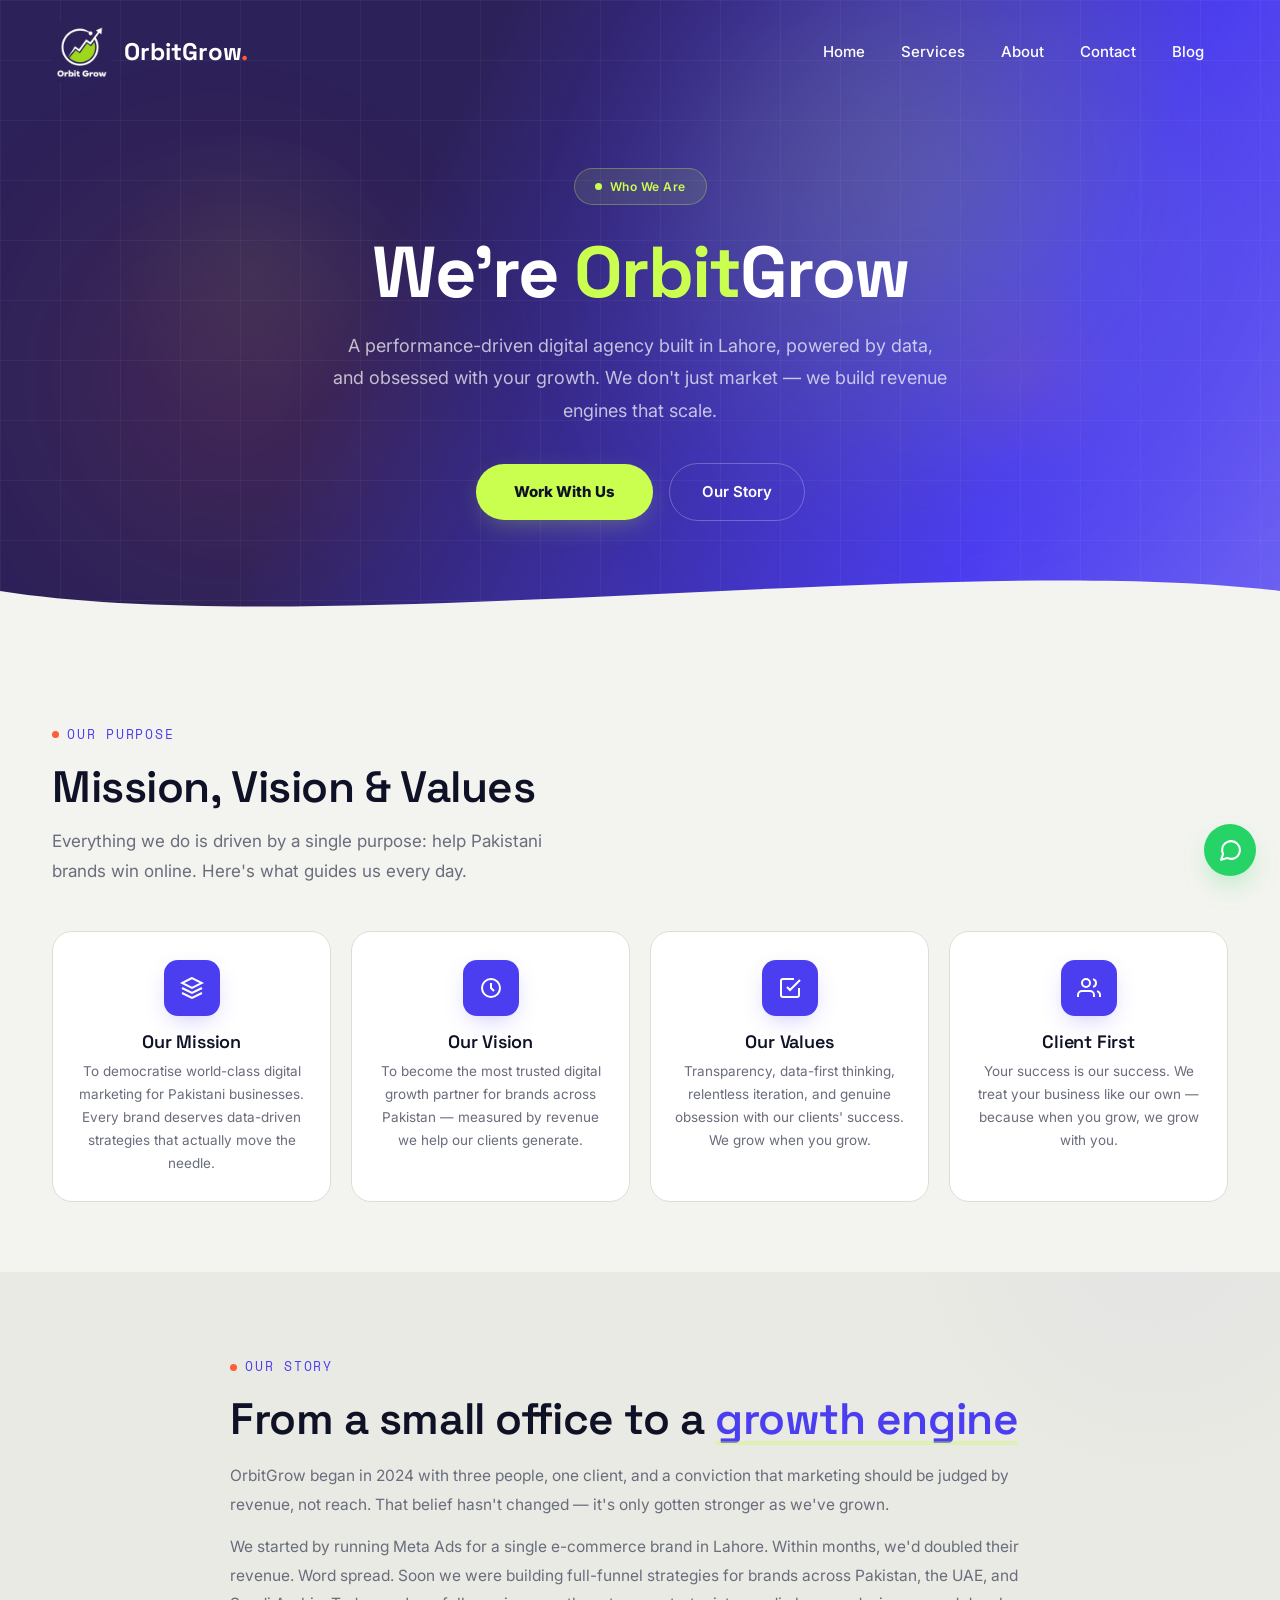
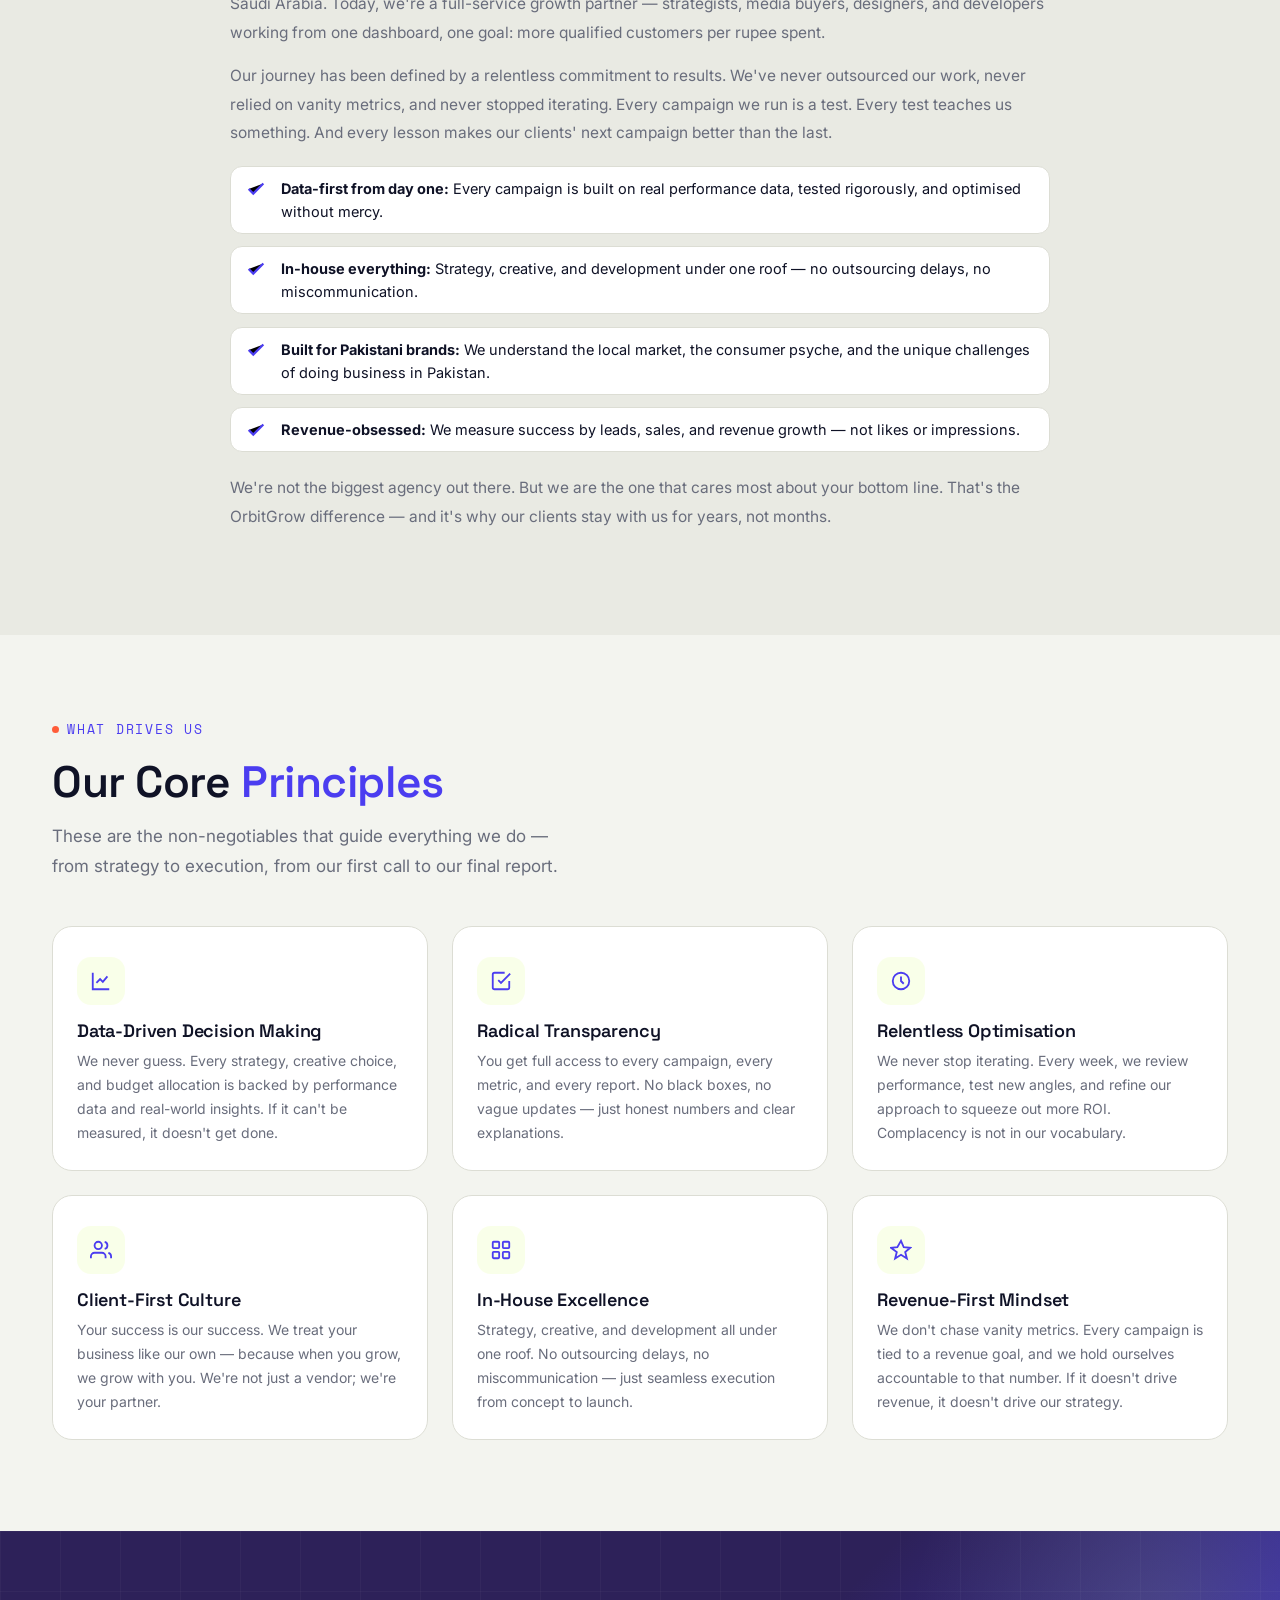
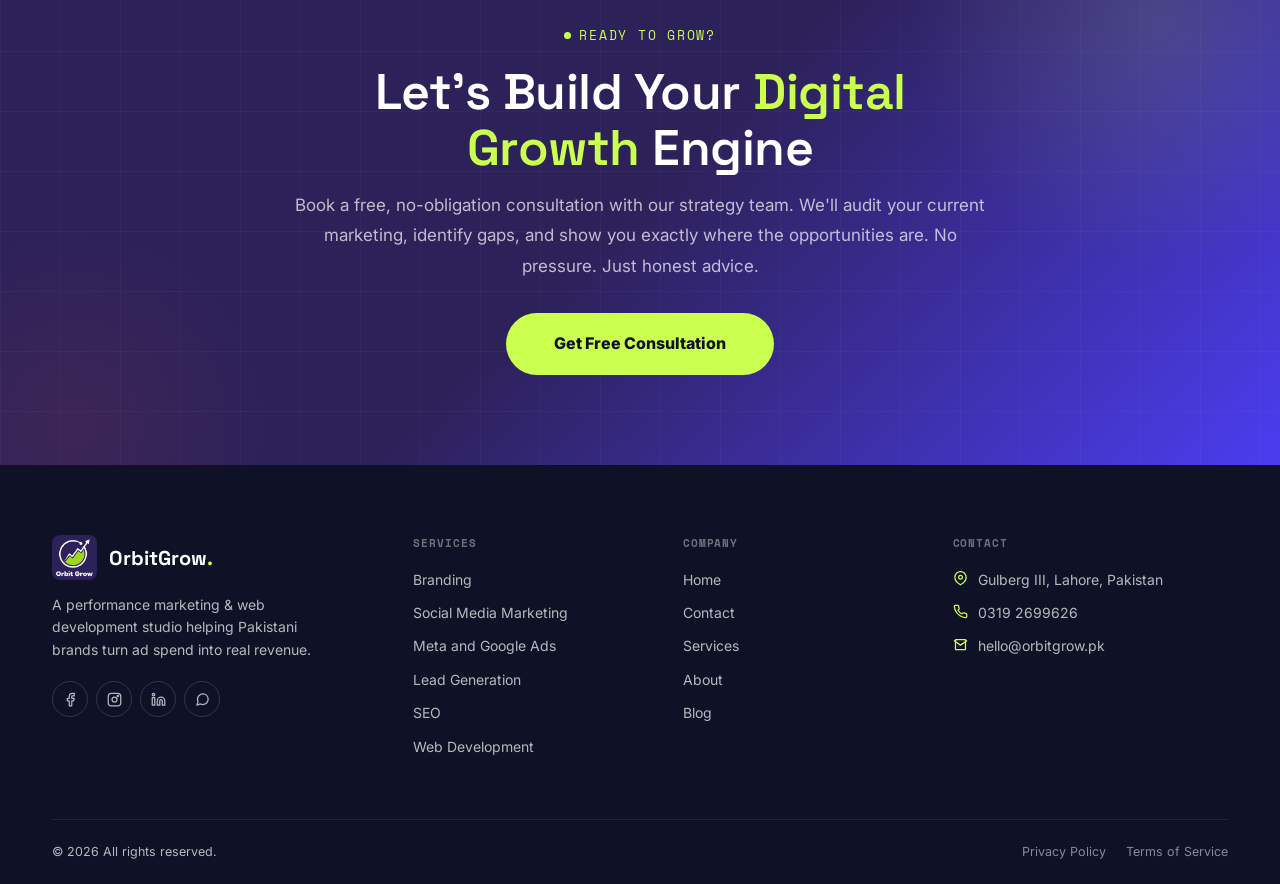
==== commit 96983c78: "all images into webp" ====
--- a/about.html
+++ b/about.html
@@ -1,15 +1,17 @@
-
 <!DOCTYPE html>
 <html lang="en">
 <head>
     <meta charset="UTF-8" />
     <meta name="viewport" content="width=device-width, initial-scale=1.0" />
+    <link rel="preconnect" href="https://fonts.googleapis.com">
+    <link rel="preconnect" href="https://fonts.gstatic.com" crossorigin>
+    <link rel="preload" as="image" href="images/OrbitGrow logo.png" fetchpriority="high">
     <title>About Us — OrbitGrow | Digital Marketing Agency Lahore</title>
     <meta name="description" content="Learn about OrbitGrow — a Lahore digital marketing agency built on data, transparency, and a revenue-first mindset. We help Pakistani brands grow online since 2024." />
     <link rel="canonical" href="https://orbitgrow.vercel.app/about.html" />
-    <link rel="icon" type="image/png" sizes="32x32" href="images/orbit grow favicon.jpeg" />
-    <link rel="icon" type="image/png" sizes="16x16" href="images/orbit grow favicon.jpeg" />
-    <link rel="apple-touch-icon" sizes="180x180" href="images/orbit grow favicon.jpeg" />
+    <link rel="icon" type="image/png" sizes="32x32" href="images/orbit-grow-favicon.webp" />
+    <link rel="icon" type="image/png" sizes="16x16" href="images/orbit-grow-favicon.webp" />
+    <link rel="apple-touch-icon" sizes="180x180" href="images/orbit-grow-favicon.webp" />
     <link rel="manifest" href="site.webmanifest" />
 
     <!-- Open Graph -->
@@ -42,9 +44,8 @@
     }
     </script>
 
-    <link rel="preconnect" href="https://fonts.googleapis.com" />
-    <link rel="preconnect" href="https://fonts.gstatic.com" crossorigin />
-    <link href="https://fonts.googleapis.com/css2?family=Space+Grotesk:wght@500;600;700&family=Inter:wght@300;400;500;600;700;800;900&family=Space+Mono:wght@400;700&display=swap" rel="stylesheet" />
+    <link href="https://fonts.googleapis.com/css2?family=Space+Grotesk:wght@500;600;700&family=Inter:wght@300;400;500;600;700;800;900&family=Space+Mono:wght@400;700&display=swap" rel="stylesheet" media="print" onload="this.media='all'" />
+    <noscript><link href="https://fonts.googleapis.com/css2?family=Space+Grotesk:wght@500;600;700&family=Inter:wght@300;400;500;600;700;800;900&family=Space+Mono:wght@400;700&display=swap" rel="stylesheet" /></noscript>
     <link rel="stylesheet" href="style.css" />
 </head>
 <body>
@@ -53,7 +54,7 @@
     <header class="site-header" id="siteHeader">
         <div class="wrap nav-wrap">
             <a href="index.html" class="logo" id="brandLogo">
-                <img src="images/OrbitGrow logo.png" alt="OrbitGrow" class="logo-img" />
+                <img src="images/orbitgrow-logo.webp" alt="OrbitGrow" class="logo-img" />
                 <span class="logo-text">OrbitGrow<span class="dot">.</span></span>
             </a>
             <nav class="nav-links" id="navLinks">
@@ -225,7 +226,7 @@
                 <!-- Brand Column -->
                 <div class="f-brand">
                     <a href="index.html" class="logo footer-logo">
-                        <img src="images/OrbitGrow logo.png" alt="OrbitGrow" class="logo-img" />
+                        <img src="images/orbitgrow-logo.webp" alt="OrbitGrow" class="logo-img" />
                         <span class="logo-text">OrbitGrow<span class="dot">.</span></span>
                     </a>
                     <p>A performance marketing &amp; web development studio helping Pakistani brands turn ad spend into real revenue.</p>
--- a/style.css
+++ b/style.css
@@ -1,6862 +1 @@
-/* ============================================================
-   STYLE.CSS — COMPLETE (All inline CSS consolidated)
-   ============================================================ */
-
-* {
-    margin: 0;
-    padding: 0;
-    box-sizing: border-box;
-}
-
-:root {
-    --ink: #0F1226;
-    --ink-soft: #1B1F3D;
-    --paper: #F3F4EF;
-    --paper-dim: #E9EAE3;
-    --lime: #CBFF4F;
-    --lime-dim: rgba(203, 255, 79, 0.12);
-    --lime-glow: rgba(203, 255, 79, 0.25);
-    --coral: #FF5C39;
-    --violet: #4B3DF0;
-    --violet-light: #6E63F2;
-    --violet-dark: #2d2159;
-    --muted: #696D7C;
-    --line: #DCDDD4;
-    --white: #FFFFFF;
-    --radius: 20px;
-    --radius-sm: 12px;
-    --ff-display: 'Space Grotesk', sans-serif;
-    --ff-body: 'Inter', sans-serif;
-    --ff-mono: 'Space Mono', monospace;
-    --ease: cubic-bezier(0.16, 0.84, 0.44, 1);
-    --ease-bounce: cubic-bezier(0.34, 1.56, 0.64, 1);
-    --error: #E53E3E;
-    --error-bg: #FFF5F5;
-}
-
-html {
-    scroll-behavior: smooth;
-}
-
-body {
-    font-family: var(--ff-body);
-    background: var(--paper);
-    color: var(--ink);
-    line-height: 1.6;
-    -webkit-font-smoothing: antialiased;
-    overflow-x: hidden;
-}
-
-img,
-svg {
-    display: block;
-    max-width: 100%;
-}
-
-a {
-    color: inherit;
-    text-decoration: none;
-    cursor: pointer;
-}
-
-ul {
-    list-style: none;
-}
-
-button {
-    font-family: inherit;
-    cursor: pointer;
-    border: none;
-    background: none;
-}
-
-h1,
-h2,
-h3,
-h4 {
-    font-family: var(--ff-display);
-    font-weight: 600;
-    line-height: 1.12;
-    letter-spacing: -0.01em;
-}
-
-:focus-visible {
-    outline: 2px solid var(--violet);
-    outline-offset: 3px;
-}
-
-.wrap {
-    max-width: 1240px;
-    margin: 0 auto;
-    padding: 0 32px;
-}
-
-.eyebrow {
-    font-family: var(--ff-mono);
-    font-size: 12.5px;
-    letter-spacing: 0.14em;
-    text-transform: uppercase;
-    color: var(--violet);
-    display: inline-flex;
-    align-items: center;
-    gap: 8px;
-    margin-bottom: 18px;
-}
-
-.eyebrow::before {
-    content: '';
-    width: 7px;
-    height: 7px;
-    border-radius: 50%;
-    background: var(--coral);
-}
-
-.eyebrow.on-dark {
-    color: var(--lime);
-}
-
-.eyebrow.on-dark::before {
-    background: var(--lime);
-}
-
-.section-head {
-    max-width: 620px;
-    margin-bottom: 44px;
-}
-
-.section-head p {
-    color: var(--muted);
-    font-size: 17px;
-    margin-top: 14px;
-    max-width: 520px;
-    line-height: 1.8;
-}
-
-h2.h-lg {
-    font-size: clamp(28px, 3.5vw, 44px);
-}
-
-/* ============================================================
-   REVEAL ANIMATIONS
-   ============================================================ */
-.reveal {
-    opacity: 0;
-    transform: translateY(40px);
-    transition: opacity 0.9s var(--ease), transform 0.9s var(--ease);
-}
-
-.reveal.is-visible {
-    opacity: 1;
-    transform: translateY(0);
-}
-
-.reveal-left {
-    opacity: 0;
-    transform: translateX(-60px);
-    transition: opacity 0.9s var(--ease), transform 0.9s var(--ease);
-}
-
-.reveal-left.is-visible {
-    opacity: 1;
-    transform: translateX(0);
-}
-
-.reveal-right {
-    opacity: 0;
-    transform: translateX(60px);
-    transition: opacity 0.9s var(--ease), transform 0.9s var(--ease);
-}
-
-.reveal-right.is-visible {
-    opacity: 1;
-    transform: translateX(0);
-}
-
-.reveal-bottom {
-    opacity: 0;
-    transform: translateY(50px);
-    transition: opacity 0.9s var(--ease), transform 0.9s var(--ease);
-}
-
-.reveal-bottom.is-visible {
-    opacity: 1;
-    transform: translateY(0);
-}
-
-.reveal-scale {
-    opacity: 0;
-    transform: scale(0.92);
-    transition: opacity 0.9s var(--ease), transform 0.9s var(--ease);
-}
-
-.reveal-scale.is-visible {
-    opacity: 1;
-    transform: scale(1);
-}
-
-.stagger-children>* {
-    opacity: 0;
-    transform: translateY(50px) scale(0.96);
-    transition: opacity 0.7s var(--ease), transform 0.7s var(--ease);
-}
-
-.stagger-children.is-visible>*:nth-child(1) {
-    transition-delay: 0.05s;
-}
-.stagger-children.is-visible>*:nth-child(2) {
-    transition-delay: 0.12s;
-}
-.stagger-children.is-visible>*:nth-child(3) {
-    transition-delay: 0.19s;
-}
-.stagger-children.is-visible>*:nth-child(4) {
-    transition-delay: 0.26s;
-}
-.stagger-children.is-visible>*:nth-child(5) {
-    transition-delay: 0.33s;
-}
-.stagger-children.is-visible>*:nth-child(6) {
-    transition-delay: 0.40s;
-}
-.stagger-children.is-visible>* {
-    opacity: 1;
-    transform: translateY(0) scale(1);
-}
-
-.stagger-left>* {
-    opacity: 0;
-    transform: translateX(-50px);
-    transition: opacity 0.7s var(--ease), transform 0.7s var(--ease);
-}
-
-.stagger-left.is-visible>*:nth-child(1) {
-    transition-delay: 0.05s;
-}
-.stagger-left.is-visible>*:nth-child(2) {
-    transition-delay: 0.12s;
-}
-.stagger-left.is-visible>*:nth-child(3) {
-    transition-delay: 0.19s;
-}
-.stagger-left.is-visible>*:nth-child(4) {
-    transition-delay: 0.26s;
-}
-.stagger-left.is-visible>* {
-    opacity: 1;
-    transform: translateX(0);
-}
-
-/* ============================================================
-   SCROLL ANIMATIONS (data-animate)
-   ============================================================ */
-[data-animate] {
-    opacity: 0;
-    transition: opacity 0.9s cubic-bezier(0.16, 0.84, 0.44, 1),
-        transform 0.9s cubic-bezier(0.16, 0.84, 0.44, 1);
-    will-change: transform, opacity;
-}
-
-[data-animate="left"] {
-    transform: translateX(-70px);
-}
-
-[data-animate="right"] {
-    transform: translateX(70px);
-}
-
-[data-animate="bottom"] {
-    transform: translateY(60px);
-}
-
-[data-animate="top"] {
-    transform: translateY(-60px);
-}
-
-[data-animate].in-view {
-    opacity: 1;
-    transform: translate(0, 0);
-}
-
-/* Staggered delays for hero-left children */
-.hero-left [data-animate]:nth-child(1) {
-    transition-delay: 0ms;
-}
-.hero-left [data-animate]:nth-child(2) {
-    transition-delay: 80ms;
-}
-.hero-left [data-animate]:nth-child(3) {
-    transition-delay: 160ms;
-}
-.hero-left [data-animate]:nth-child(4) {
-    transition-delay: 240ms;
-}
-.hero-left [data-animate]:nth-child(5) {
-    transition-delay: 320ms;
-}
-.hero-left [data-animate]:nth-child(6) {
-    transition-delay: 400ms;
-}
-
-/* Wave-style stagger for groups */
-.stagger-children [data-animate]:nth-child(1) {
-    transition-delay: 0ms;
-}
-.stagger-children [data-animate]:nth-child(2) {
-    transition-delay: 90ms;
-}
-.stagger-children [data-animate]:nth-child(3) {
-    transition-delay: 180ms;
-}
-.stagger-children [data-animate]:nth-child(4) {
-    transition-delay: 270ms;
-}
-.stagger-children [data-animate]:nth-child(5) {
-    transition-delay: 360ms;
-}
-.stagger-children [data-animate]:nth-child(6) {
-    transition-delay: 450ms;
-}
-
-.highlight-list [data-animate]:nth-child(1) {
-    transition-delay: 0ms;
-}
-.highlight-list [data-animate]:nth-child(2) {
-    transition-delay: 100ms;
-}
-.highlight-list [data-animate]:nth-child(3) {
-    transition-delay: 200ms;
-}
-.highlight-list [data-animate]:nth-child(4) {
-    transition-delay: 300ms;
-}
-
-/* ============================================================
-   LOGO STYLES
-   ============================================================ */
-.logo-img {
-    height: 60px;
-    width: auto;
-    display: block;
-    border-radius: 8px;
-    transition: opacity 0.2s ease;
-    background: transparent !important;
-    box-shadow: none !important;
-    border: none !important;
-}
-
-.logo {
-    display: flex;
-    align-items: center;
-    gap: 12px;
-    font-family: var(--ff-display);
-    font-weight: 700;
-    font-size: 24px;
-    flex-shrink: 0;
-    color: currentColor;
-    text-decoration: none;
-}
-
-.logo .logo-text {
-    display: inline-block;
-    white-space: nowrap;
-}
-
-.logo .dot {
-    color: var(--coral);
-}
-
-@media (max-width: 680px) {
-    .logo-img {
-        height: 48px;
-    }
-    .logo .logo-text {
-        font-size: 18px;
-    }
-}
-
-.site-header.scrolled .logo-img {
-    opacity: 1;
-}
-
-.footer-logo .logo-img {
-    height: 45px;
-}
-
-.footer-logo .logo-text {
-    font-size: 20px;
-    color: var(--white);
-}
-
-.footer-logo .dot {
-    color: var(--lime);
-}
-
-/* ============================================================
-   HEADER
-   ============================================================ */
-.site-header {
-    position: fixed;
-    top: 0;
-    left: 0;
-    right: 0;
-    z-index: 100;
-    padding: 22px 0;
-    color: var(--white);
-    transition: background 0.4s var(--ease), padding 0.4s var(--ease),
-        box-shadow 0.4s var(--ease), color 0.4s var(--ease);
-}
-
-.site-header.scrolled {
-    background: rgba(243, 244, 239, 0.92);
-    backdrop-filter: blur(14px) saturate(1.4);
-    padding: 14px 0;
-    box-shadow: 0 1px 0 rgba(15, 18, 38, 0.06);
-    color: var(--ink);
-}
-
-.nav-wrap {
-    display: flex;
-    align-items: center;
-    justify-content: space-between;
-    gap: 24px;
-}
-
-.nav-links {
-    display: flex;
-    align-items: center;
-    gap: 36px;
-    margin-left: auto;
-}
-
-.nav-links a {
-    font-size: 15px;
-    font-weight: 500;
-    position: relative;
-    padding: 4px 0;
-    color: currentColor;
-}
-
-.nav-links a::after {
-    content: '';
-    position: absolute;
-    left: 0;
-    bottom: -2px;
-    width: 0;
-    height: 2px;
-    background: var(--coral);
-    transition: width 0.3s var(--ease);
-}
-
-.nav-links a:hover::after {
-    width: 100%;
-}
-
-.nav-links a.active {
-    color: var(--lime);
-}
-
-.nav-links a.active::after {
-    width: 100%;
-    background: var(--lime);
-}
-
-.nav-right {
-    display: flex;
-    align-items: center;
-    gap: 18px;
-    flex-shrink: 0;
-}
-
-.nav-toggle {
-    display: none;
-    width: 38px;
-    height: 38px;
-    border-radius: 9px;
-    align-items: center;
-    justify-content: center;
-    flex-shrink: 0;
-    color: inherit;
-}
-
-.nav-toggle span {
-    display: block;
-    width: 20px;
-    height: 2px;
-    background: currentColor;
-    position: relative;
-}
-
-.nav-toggle span::before,
-.nav-toggle span::after {
-    content: '';
-    position: absolute;
-    left: 0;
-    width: 20px;
-    height: 2px;
-    background: currentColor;
-    transition: transform 0.3s;
-}
-
-.nav-toggle span::before {
-    top: -6px;
-}
-.nav-toggle span::after {
-    top: 6px;
-}
-
-.nav-toggle.open span {
-    background: transparent;
-}
-
-.nav-toggle.open span::before {
-    transform: translateY(6px) rotate(45deg);
-}
-
-.nav-toggle.open span::after {
-    transform: translateY(-6px) rotate(-45deg);
-}
-
-@media (max-width: 768px) {
-    .nav-links {
-        position: absolute;
-        top: 100%;
-        left: 0;
-        right: 0;
-        background: var(--paper);
-        flex-direction: column;
-        align-items: flex-start;
-        gap: 0;
-        padding: 10px 20px 16px;
-        box-shadow: 0 18px 30px -20px rgba(15, 18, 38, 0.25);
-        transform: translateY(-10px);
-        opacity: 0;
-        pointer-events: none;
-        transition: opacity 0.3s, transform 0.3s;
-        margin-left: 0;
-        color: var(--ink);
-    }
-
-    .nav-links.open {
-        transform: translateY(0);
-        opacity: 1;
-        pointer-events: auto;
-    }
-
-    .nav-links a {
-        padding: 10px 0;
-        width: 100%;
-        border-bottom: 1px solid var(--line);
-    }
-
-    .nav-links a.active {
-        color: var(--violet);
-    }
-
-    .nav-toggle {
-        display: flex;
-    }
-}
-
-/* ============================================================
-   HERO (HOME)
-   ============================================================ */
-.hero {
-    position: relative;
-    min-height: 100vh;
-    display: flex;
-    flex-direction: column;
-    align-items: center;
-    padding: 120px 0 60px;
-    overflow: hidden;
-    background: linear-gradient(115deg, #2d2159 0%, #2d2159 32%, #4B3DF0 78%, #6E63F2 100%);
-    color: var(--white);
-}
-
-.hero-glow {
-    position: absolute;
-    top: 8%;
-    right: 6%;
-    width: 760px;
-    height: 760px;
-    border-radius: 50%;
-    background: radial-gradient(circle at 38% 35%, rgba(255, 150, 120, 0.35), rgba(75, 61, 240, 0.18) 55%, transparent 75%);
-    filter: blur(2px);
-    pointer-events: none;
-    z-index: 0;
-}
-
-.hero-grid {
-    position: relative;
-    z-index: 2;
-    display: grid;
-    grid-template-columns: 1fr 1fr;
-    gap: 48px;
-    align-items: center;
-    max-width: 1300px;
-    margin: 0 auto;
-    padding: 0 32px;
-    width: 100%;
-}
-
-.hero .badge {
-    display: inline-flex;
-    align-items: center;
-    gap: 8px;
-    background: rgba(163, 230, 53, 0.12);
-    border: 1px solid rgba(163, 230, 53, 0.3);
-    border-radius: 50px;
-    padding: 7px 18px;
-    margin-bottom: 28px;
-}
-
-.hero .badge-dot {
-    width: 7px;
-    height: 7px;
-    border-radius: 50%;
-    background: #a3e635;
-}
-
-.hero .badge-text {
-    font-size: 12px;
-    color: #a3e635;
-    font-weight: 600;
-    letter-spacing: 0.5px;
-}
-
-.hero-title {
-    font-size: 56px;
-    font-weight: 900;
-    line-height: 1.06;
-    color: #fff;
-    margin-bottom: 22px;
-    letter-spacing: -1px;
-}
-
-.hero-title span {
-    color: #a3e635;
-}
-
-.hero-title .typing-wrapper {
-    display: inline-flex;
-    align-items: center;
-    gap: 2px;
-    font-size: inherit;
-    line-height: 1.2;
-    white-space: nowrap;
-    min-height: 1.2em;
-}
-
-.hero-title .typing-text {
-    display: inline-block;
-    font-weight: 700;
-    transition: color 0.2s ease;
-    min-width: 4px;
-}
-
-.hero-title .cursor-blink {
-    display: inline-block;
-    font-weight: 300;
-    color: var(--lime, #cbff4f);
-    font-size: 1em;
-    line-height: 1;
-    animation: blink 0.7s step-end infinite;
-    margin-left: 2px;
-    transform: translateY(-2px);
-}
-
-@keyframes blink {
-    0%,
-    100% {
-        opacity: 1;
-    }
-    50% {
-        opacity: 0;
-    }
-}
-
-.hero-desc {
-    font-size: 16px;
-    color: rgba(255, 255, 255, 0.65);
-    line-height: 1.85;
-    margin-bottom: 30px;
-    max-width: 460px;
-}
-
-.hero .stats-row {
-    display: flex;
-    align-items: center;
-    flex-wrap: wrap;
-    margin-bottom: 32px;
-    gap: 0;
-}
-
-.hero .stat-item {
-    display: flex;
-    flex-direction: column;
-    padding-right: 28px;
-    margin-right: 28px;
-    border-right: 1px solid rgba(255, 255, 255, 0.12);
-    min-width: 80px;
-}
-
-.hero .stat-item:last-child {
-    border-right: none;
-    padding-right: 0;
-    margin-right: 0;
-}
-
-.hero .stat-num {
-    font-size: 30px;
-    font-weight: 900;
-    color: #fff;
-    line-height: 1;
-    letter-spacing: -1px;
-}
-
-.hero .stat-num .suf {
-    color: #a3e635;
-}
-
-.hero .stat-label {
-    font-size: 11px;
-    color: rgba(255, 255, 255, 0.45);
-    margin-top: 4px;
-    font-weight: 500;
-    white-space: nowrap;
-}
-
-.hero .btn-row {
-    display: flex;
-    align-items: center;
-    gap: 20px;
-    flex-wrap: wrap;
-    margin-top: 0;
-}
-
-.hero .btn-primary-hero {
-    background: #a3e635;
-    color: #2d2159;
-    font-size: 15px;
-    font-weight: 800;
-    padding: 15px 32px;
-    border-radius: 50px;
-    border: none;
-    cursor: pointer;
-    transition: opacity 0.2s;
-}
-
-.hero .btn-primary-hero:hover {
-    opacity: 0.88;
-}
-
-.hero .btn-secondary {
-    display: flex;
-    align-items: center;
-    gap: 12px;
-    font-size: 14px;
-    color: #fff;
-    cursor: pointer;
-    font-weight: 500;
-    background: none;
-    border: none;
-}
-
-.hero .play-icon {
-    width: 46px;
-    height: 46px;
-    border-radius: 50%;
-    border: 1.5px solid rgba(255, 255, 255, 0.3);
-    display: flex;
-    align-items: center;
-    justify-content: center;
-    transition: border-color 0.2s;
-    flex-shrink: 0;
-}
-
-.hero .play-icon:hover {
-    border-color: #a3e635;
-}
-
-.hero .play-icon svg {
-    width: 14px;
-    height: 14px;
-    fill: #fff;
-    margin-left: 3px;
-}
-
-.hero-right {
-    position: relative;
-    display: flex;
-    justify-content: center;
-    align-items: center;
-    padding: 50px 20px;
-    min-height: 420px;
-}
-
-.hero .main-card {
-    background: rgba(45, 33, 89, 0.85);
-    backdrop-filter: blur(10px);
-    -webkit-backdrop-filter: blur(10px);
-    border-radius: 24px;
-    padding: 28px;
-    border: 1px solid rgba(163, 230, 53, 0.15);
-    width: 100%;
-    max-width: 340px;
-    position: relative;
-    z-index: 2;
-    transition: transform 0.15s cubic-bezier(0.16, 0.84, 0.44, 1),
-        box-shadow 0.4s cubic-bezier(0.16, 0.84, 0.44, 1);
-    will-change: transform;
-    backface-visibility: hidden;
-}
-
-.hero .main-card.tilt-active {
-    transition: transform 0.08s cubic-bezier(0.16, 0.84, 0.44, 1),
-        box-shadow 0.3s cubic-bezier(0.16, 0.84, 0.44, 1);
-}
-
-.hero .mc-top {
-    display: flex;
-    align-items: center;
-    justify-content: space-between;
-    margin-bottom: 22px;
-}
-
-.hero .mc-avatar {
-    width: 48px;
-    height: 48px;
-    border-radius: 50%;
-    background: #a3e635;
-    display: flex;
-    align-items: center;
-    justify-content: center;
-    font-size: 16px;
-    font-weight: 900;
-    color: #2d2159;
-}
-
-.hero .mc-status {
-    display: flex;
-    align-items: center;
-    gap: 6px;
-    font-size: 12px;
-    color: rgba(255, 255, 255, 0.4);
-}
-
-.hero .status-dot {
-    width: 7px;
-    height: 7px;
-    border-radius: 50%;
-    background: #a3e635;
-    animation: pulse-dot 2s infinite;
-}
-
-@keyframes pulse-dot {
-    0%,
-    100% {
-        opacity: 1;
-    }
-    50% {
-        opacity: 0.3;
-    }
-}
-
-.hero .mc-title {
-    font-size: 20px;
-    font-weight: 800;
-    color: #fff;
-    margin-bottom: 6px;
-}
-
-.hero .mc-sub {
-    font-size: 13px;
-    color: rgba(255, 255, 255, 0.4);
-    margin-bottom: 22px;
-}
-
-.hero .services-pills {
-    display: flex;
-    flex-wrap: wrap;
-    gap: 8px;
-    margin-bottom: 22px;
-}
-
-.hero .pill {
-    background: rgba(163, 230, 53, 0.1);
-    border: 1px solid rgba(163, 230, 53, 0.22);
-    color: #a3e635;
-    font-size: 11px;
-    font-weight: 600;
-    padding: 5px 12px;
-    border-radius: 20px;
-}
-
-.hero .mc-bar-wrap {
-    margin-bottom: 10px;
-}
-
-.hero .mc-bar-label {
-    display: flex;
-    justify-content: space-between;
-    font-size: 11px;
-    color: rgba(255, 255, 255, 0.35);
-    margin-bottom: 7px;
-}
-
-.hero .mc-bar {
-    height: 5px;
-    background: rgba(255, 255, 255, 0.07);
-    border-radius: 10px;
-    overflow: hidden;
-}
-
-.hero .mc-bar-fill {
-    height: 100%;
-    background: #a3e635;
-    border-radius: 10px;
-}
-
-.hero .float-card {
-    position: absolute;
-    background: rgba(45, 33, 89, 0.85);
-    backdrop-filter: blur(10px);
-    -webkit-backdrop-filter: blur(10px);
-    border: 1px solid rgba(163, 230, 53, 0.2);
-    border-radius: 14px;
-    padding: 14px 18px;
-    z-index: 3;
-    transition: transform 0.15s cubic-bezier(0.16, 0.84, 0.44, 1),
-        box-shadow 0.4s cubic-bezier(0.16, 0.84, 0.44, 1);
-    will-change: transform;
-    backface-visibility: hidden;
-}
-
-.hero .float-card.tilt-active {
-    transition: transform 0.08s cubic-bezier(0.16, 0.84, 0.44, 1),
-        box-shadow 0.3s cubic-bezier(0.16, 0.84, 0.44, 1);
-}
-
-.hero .fc-left {
-    left: -28px;
-    top: 55px;
-}
-
-.hero .fc-right {
-    right: -18px;
-    bottom: 55px;
-}
-
-.hero .fc-label {
-    font-size: 10px;
-    color: rgba(255, 255, 255, 0.35);
-    margin-bottom: 5px;
-    font-weight: 600;
-    text-transform: uppercase;
-    letter-spacing: 0.6px;
-}
-
-.hero .fc-val {
-    font-size: 22px;
-    font-weight: 900;
-    color: #fff;
-    line-height: 1;
-}
-
-.hero .fc-val span {
-    color: #a3e635;
-}
-
-.hero .fc-sub {
-    font-size: 10px;
-    color: rgba(255, 255, 255, 0.35);
-    margin-top: 4px;
-}
-
-.hero .fc-trend {
-    display: flex;
-    align-items: center;
-    gap: 5px;
-    margin-top: 7px;
-}
-
-.hero .fc-trend-up {
-    font-size: 11px;
-    font-weight: 700;
-    color: #a3e635;
-}
-
-.hero .fc-trend-label {
-    font-size: 10px;
-    color: rgba(255, 255, 255, 0.3);
-}
-
-.hero-wave {
-    position: relative;
-    bottom: -1px;
-    left: 0;
-    right: 0;
-    line-height: 0;
-    margin-top: auto;
-}
-
-.hero-wave svg {
-    width: 100%;
-    height: 90px;
-    display: block;
-}
-
-/* Hero Video Background */
-.hero-video-wrapper {
-    position: absolute;
-    top: 0;
-    left: 0;
-    width: 100%;
-    height: 100%;
-    z-index: 0;
-    overflow: hidden;
-    will-change: transform;
-}
-
-.hero-video-bg {
-    width: 100%;
-    height: 100%;
-    object-fit: cover;
-    display: block;
-    pointer-events: none;
-    will-change: transform;
-}
-
-.hero-video-overlay {
-    position: absolute;
-    top: 0;
-    left: 0;
-    width: 100%;
-    height: 100%;
-    background: rgba(11, 8, 36, 0.55);
-    z-index: 1;
-    pointer-events: none;
-}
-
-.hero-dynamic-glow {
-    position: absolute;
-    inset: 0;
-    z-index: 1;
-    pointer-events: none;
-    background: radial-gradient(circle at 50% 50%, rgba(203, 255, 79, 0.06), transparent 60%);
-    opacity: 0;
-    transition: opacity 0.6s ease;
-    will-change: background;
-}
-
-.hero-dynamic-glow.active {
-    opacity: 1;
-}
-
-.hero .hero-glow {
-    z-index: 2;
-    position: absolute;
-    top: -30%;
-    right: -20%;
-    width: 80%;
-    height: 120%;
-    background: radial-gradient(ellipse at 70% 50%, rgba(203, 255, 79, 0.10), transparent 70%);
-    pointer-events: none;
-}
-
-/* ============================================================
-   SCROLL PROGRESS BAR
-   ============================================================ */
-.scroll-progress {
-    position: fixed;
-    top: 0;
-    left: 0;
-    width: 0%;
-    height: 3px;
-    background: linear-gradient(90deg, var(--lime), #a8d93a);
-    z-index: 9999;
-    transition: width 0.1s linear;
-    box-shadow: 0 0 20px rgba(203, 255, 79, 0.4);
-    pointer-events: none;
-}
-
-/* ============================================================
-   HISTORY (HOME)
-   ============================================================ */
-.history {
-    background: linear-gradient(145deg, #2d2159 0%, #2d2159 30%, #2d2159 60%, #2d2159 100%);
-    color: var(--white);
-    padding: 80px 0;
-    position: relative;
-    overflow: hidden;
-}
-
-.history-inner {
-    display: grid;
-    grid-template-columns: 1fr 1fr;
-    gap: 60px;
-    position: relative;
-    z-index: 1;
-}
-
-.history-content h2 {
-    font-size: clamp(28px, 3.6vw, 40px);
-    color: var(--white);
-    margin-bottom: 20px;
-}
-
-.history-content p {
-    color: rgba(255, 255, 255, 0.7);
-    font-size: 16.5px;
-    max-width: 480px;
-}
-
-.history-content p+p {
-    margin-top: 14px;
-}
-
-.timeline {
-    position: relative;
-    padding-left: 30px;
-}
-
-.timeline::before {
-    content: '';
-    position: absolute;
-    left: 5px;
-    top: 6px;
-    bottom: 6px;
-    width: 1px;
-    background: rgba(255, 255, 255, 0.18);
-}
-
-.t-item {
-    position: relative;
-    padding-bottom: 28px;
-}
-
-.t-item:last-child {
-    padding-bottom: 0;
-}
-
-.t-item::before {
-    content: '';
-    position: absolute;
-    left: -30px;
-    top: 3px;
-    width: 11px;
-    height: 11px;
-    border-radius: 50%;
-    background: var(--lime);
-    box-shadow: 0 0 0 4px rgba(203, 255, 79, 0.18);
-}
-
-.t-year {
-    font-family: var(--ff-mono);
-    color: var(--lime);
-    font-size: 13.5px;
-    margin-bottom: 6px;
-    display: block;
-}
-
-.t-item h4 {
-    font-size: 17px;
-    color: var(--white);
-    margin-bottom: 5px;
-    font-weight: 600;
-}
-
-.t-item p {
-    color: rgba(255, 255, 255, 0.62);
-    font-size: 14.5px;
-    max-width: 380px;
-}
-
-/* ============================================================
-   SERVICES SECTION (HOME)
-   ============================================================ */
-.services-section {
-    background: #0d1f1e;
-    color: #fff;
-    padding: 60px 0 30px;
-}
-
-.services-inner {
-    max-width: 1200px;
-    margin: 0 auto;
-    padding: 0 48px;
-}
-
-.services-section .top-grid {
-    display: grid;
-    grid-template-columns: 1fr 1fr;
-    gap: 48px;
-    margin-bottom: 56px;
-    align-items: start;
-}
-
-.services-section .label {
-    font-size: 11px;
-    font-weight: 600;
-    color: #a3e635;
-    letter-spacing: 3px;
-    text-transform: uppercase;
-    margin-bottom: 14px;
-}
-
-.services-section .headline {
-    font-size: 42px;
-    font-weight: 900;
-    line-height: 1.1;
-    color: #fff;
-}
-
-.services-section .headline span {
-    color: #a3e635;
-}
-
-.services-section .desc {
-    font-size: 15px;
-    color: #fff;
-    line-height: 1.85;
-    padding-top: 6px;
-}
-
-.services-section .top-right {
-    display: flex;
-    flex-direction: column;
-    justify-content: space-between;
-    height: 100%;
-}
-
-.services-section .arrow-btn {
-    width: 46px;
-    height: 46px;
-    border-radius: 50%;
-    border: 1.5px solid rgba(255, 255, 255, 0.2);
-    background: transparent;
-    display: flex;
-    align-items: center;
-    justify-content: center;
-    cursor: pointer;
-    align-self: flex-end;
-    margin-top: 16px;
-    transition: border-color 0.2s, background 0.2s;
-}
-
-.services-section .arrow-btn:hover {
-    border-color: #a3e635;
-    background: rgba(163, 230, 53, 0.1);
-}
-
-.services-section .arrow-btn svg {
-    width: 16px;
-    height: 16px;
-    stroke: #fff;
-    stroke-width: 2;
-    fill: none;
-}
-
-.services-section .main-grid {
-    display: grid;
-    grid-template-columns: 1fr 400px;
-    gap: 50px;
-    align-items: start;
-}
-
-.services-section .services-list {
-    border-top: 0.5px solid rgba(255, 255, 255, 0.12);
-}
-
-.service-row {
-    display: flex;
-    align-items: center;
-    justify-content: space-between;
-    border-bottom: 0.5px solid rgba(255, 255, 255, 0.12);
-    padding: 20px 0;
-    cursor: pointer;
-    transition: padding-left 0.25s ease, opacity 0.6s var(--ease), transform 0.6s var(--ease);
-    opacity: 0;
-    transform: translateX(-40px);
-}
-
-.service-row.visible {
-    opacity: 1;
-    transform: translateX(0);
-}
-
-.service-row:hover {
-    padding-left: 8px;
-}
-
-.services-section .svc-left {
-    display: flex;
-    align-items: center;
-    gap: 10px;
-}
-
-.services-section .service-name {
-    font-size: 24px;
-    font-weight: 300;
-    color: #fff;
-    transition: color 0.2s ease, font-weight 0.2s ease, font-size 0.2s ease;
-}
-
-.services-section .service-row:hover .service-name {
-    color: #a3e635;
-}
-
-.services-section .service-row.active .service-name {
-    color: #a3e635;
-    font-weight: 800;
-    font-size: 28px;
-}
-
-.services-section .dot {
-    width: 8px;
-    height: 8px;
-    border-radius: 50%;
-    background: #a3e635;
-    display: none;
-    flex-shrink: 0;
-}
-
-.services-section .service-row.active .dot {
-    display: block;
-}
-
-.services-section .row-arrow {
-    width: 38px;
-    height: 38px;
-    border-radius: 50%;
-    border: 1.5px solid rgba(163, 230, 53, 0.4);
-    display: none;
-    align-items: center;
-    justify-content: center;
-    flex-shrink: 0;
-}
-
-.services-section .service-row.active .row-arrow,
-.services-section .service-row:hover .row-arrow {
-    display: flex;
-}
-
-.services-section .service-row:hover .row-arrow {
-    border-color: rgba(255, 255, 255, 0.2);
-}
-
-.services-section .row-arrow svg {
-    width: 14px;
-    height: 14px;
-    stroke: #a3e635;
-    stroke-width: 2;
-    fill: none;
-}
-
-.services-section .service-row:hover:not(.active) .row-arrow svg {
-    stroke: #fff;
-}
-
-.services-section .card-wrap {
-    position: sticky;
-    top: 120px;
-    align-self: start;
-}
-
-.services-section .svc-card {
-    background: #112218;
-    border-radius: 16px;
-    padding: 32px;
-    border: 1px solid rgba(163, 230, 53, 0.15);
-    min-height: 400px;
-    display: flex;
-    flex-direction: column;
-    gap: 18px;
-    position: relative;
-    overflow: hidden;
-    transition: border-color 0.3s;
-}
-
-.services-section .svc-card:hover {
-    border-color: rgba(163, 230, 53, 0.35);
-}
-
-.services-section .card-icon-wrap {
-    width: 58px;
-    height: 58px;
-    border-radius: 14px;
-    background: #a3e635;
-    display: flex;
-    align-items: center;
-    justify-content: center;
-    flex-shrink: 0;
-}
-
-.services-section .card-icon-wrap svg {
-    width: 28px;
-    height: 28px;
-    stroke: #0d1f1e;
-    stroke-width: 2;
-    fill: none;
-}
-
-.services-section .card-title {
-    font-size: 24px;
-    font-weight: 800;
-    color: #a3e635;
-}
-
-.services-section .card-body {
-    font-size: 14px;
-    color: #fff;
-    line-height: 1.85;
-}
-
-.services-section .card-tags {
-    display: flex;
-    flex-wrap: wrap;
-    gap: 8px;
-    margin-top: 4px;
-}
-
-.services-section .tag {
-    background: rgba(163, 230, 53, 0.1);
-    color: #a3e635;
-    font-size: 11px;
-    font-weight: 600;
-    padding: 5px 13px;
-    border-radius: 20px;
-    border: 1px solid rgba(163, 230, 53, 0.25);
-    letter-spacing: 0.3px;
-}
-
-.services-section .card-num {
-    font-size: 80px;
-    font-weight: 900;
-    color: rgba(163, 230, 53, 0.05);
-    position: absolute;
-    bottom: 10px;
-    right: 20px;
-    line-height: 1;
-    pointer-events: none;
-    user-select: none;
-}
-
-.services-section .svc-card .card-footer-link {
-    margin-top: 12px;
-    display: inline-flex;
-    align-items: center;
-    gap: 8px;
-    font-weight: 700;
-    font-size: 14px;
-    color: var(--lime);
-    text-decoration: none;
-    transition: gap 0.3s var(--ease), color 0.3s var(--ease);
-    border: none;
-    background: none;
-    cursor: pointer;
-    padding: 0;
-    font-family: var(--ff-body);
-}
-
-.services-section .svc-card .card-footer-link svg {
-    width: 18px;
-    height: 18px;
-    stroke: var(--lime);
-    stroke-width: 2.5;
-    fill: none;
-    transition: transform 0.3s var(--ease);
-}
-
-.services-section .svc-card .card-footer-link:hover {
-    gap: 14px;
-    color: #fff;
-}
-
-.services-section .svc-card .card-footer-link:hover svg {
-    transform: translateX(4px);
-    stroke: #fff;
-}
-
-.services-section .bottom-strip {
-    display: flex;
-    align-items: center;
-    justify-content: space-between;
-    padding: 22px 0;
-    margin-top: 12px;
-    border-top: 0.5px solid rgba(255, 255, 255, 0.12);
-}
-
-.services-section .bottom-text {
-    font-size: 13px;
-    color: #fff;
-}
-
-.services-section .bottom-title {
-    font-size: 22px;
-    font-weight: 900;
-    color: #fff;
-}
-
-.services-section .bottom-title span {
-    color: #a3e635;
-}
-
-@keyframes fadeUp {
-    from {
-        opacity: 0;
-        transform: translateY(12px);
-    }
-    to {
-        opacity: 1;
-        transform: translateY(0);
-    }
-}
-
-.services-section .card-anim {
-    animation: fadeUp 0.3s ease forwards;
-}
-
-/* ============================================================
-   COUNTERS
-   ============================================================ */
-.counters {
-    background: var(--violet);
-    padding: 60px 0;
-    position: relative;
-    overflow: hidden;
-}
-
-.counters-grid {
-    position: relative;
-    z-index: 1;
-    display: grid;
-    grid-template-columns: repeat(4, 1fr);
-    gap: 20px;
-    text-align: center;
-}
-
-.count-num {
-    font-family: var(--ff-display);
-    font-size: clamp(30px, 4vw, 46px);
-    color: var(--white);
-    font-weight: 700;
-    display: flex;
-    justify-content: center;
-    align-items: baseline;
-    gap: 4px;
-}
-
-.count-num .suf {
-    font-size: 0.5em;
-    color: var(--lime);
-}
-
-.count-label {
-    font-family: var(--ff-mono);
-    font-size: 12.5px;
-    letter-spacing: 0.06em;
-    color: rgba(255, 255, 255, 0.7);
-    text-transform: uppercase;
-    margin-top: 8px;
-}
-
-/* ============================================================
-   WHY
-   ============================================================ */
-.why {
-    padding: 80px 0;
-    background: var(--paper-dim);
-}
-
-.why-inner {
-    display: grid;
-    grid-template-columns: 0.85fr 1.15fr;
-    gap: 50px;
-    align-items: start;
-}
-
-.why-grid {
-    display: grid;
-    grid-template-columns: repeat(2, 1fr);
-    gap: 20px;
-}
-
-.w-item {
-    display: flex;
-    gap: 14px;
-}
-
-.w-icon {
-    width: 40px;
-    height: 40px;
-    border-radius: 10px;
-    background: var(--ink);
-    display: flex;
-    align-items: center;
-    justify-content: center;
-    flex-shrink: 0;
-}
-
-.w-icon svg {
-    width: 18px;
-    height: 18px;
-    stroke: var(--lime);
-}
-
-.w-item h4 {
-    font-size: 15px;
-    margin-bottom: 4px;
-}
-
-.w-item p {
-    font-size: 13.5px;
-    color: var(--muted);
-}
-
-/* ============================================================
-   PROCESS
-   ============================================================ */
-.process {
-    padding: 80px 0;
-    background: var(--paper);
-}
-
-.process-steps {
-    display: grid;
-    grid-template-columns: repeat(4, 1fr);
-    gap: 20px;
-}
-
-.p-step {
-    background: #FFFFFF;
-    border-radius: var(--radius);
-    padding: 28px 22px;
-    border: 1px solid var(--line);
-    box-shadow: 0 4px 16px -8px rgba(15, 18, 38, 0.06);
-    transition: transform 0.3s var(--ease), box-shadow 0.3s var(--ease),
-        border-color 0.3s var(--ease), opacity 0.7s var(--ease), transform 0.7s var(--ease);
-    display: flex;
-    flex-direction: column;
-    align-items: flex-start;
-    position: relative;
-    overflow: hidden;
-    opacity: 0;
-    transform: translateY(50px);
-}
-
-.p-step.visible {
-    opacity: 1;
-    transform: translateY(0);
-}
-
-.p-step::before {
-    content: '';
-    position: absolute;
-    inset: 0;
-    background: rgba(75, 61, 240, 0.5);
-    opacity: 0;
-    transition: opacity 0.5s var(--ease);
-    z-index: 0;
-    border-radius: var(--radius);
-}
-
-.p-step:hover {
-    transform: translateY(-4px);
-    box-shadow: 0 12px 32px -12px rgba(15, 18, 38, 0.15);
-    border-color: var(--lime);
-}
-
-.p-step:hover::before {
-    opacity: 1;
-}
-
-.p-step .p-num,
-.p-step h4,
-.p-step p {
-    position: relative;
-    z-index: 1;
-    transition: color 0.3s var(--ease);
-}
-
-.p-step .p-num {
-    width: 44px;
-    height: 44px;
-    border-radius: 50%;
-    background: var(--ink);
-    color: var(--lime);
-    font-family: var(--ff-mono);
-    font-weight: 700;
-    font-size: 14px;
-    display: flex;
-    align-items: center;
-    justify-content: center;
-    margin-bottom: 16px;
-    flex-shrink: 0;
-    transition: background 0.3s var(--ease), color 0.3s var(--ease);
-}
-
-.p-step:hover .p-num {
-    background: var(--lime);
-    color: var(--ink);
-}
-
-.p-step h4 {
-    font-size: 17px;
-    margin-bottom: 8px;
-    color: var(--ink);
-    transition: color 0.3s var(--ease);
-}
-
-.p-step p {
-    font-size: 13.5px;
-    color: var(--muted);
-    margin-bottom: 0;
-    transition: color 0.3s var(--ease);
-}
-
-.p-step:hover h4,
-.p-step:hover p {
-    color: var(--white);
-}
-
-/* ============================================================
-   INDUSTRIES
-   ============================================================ */
-.industries {
-    padding: 80px 0;
-    background: var(--paper-dim);
-}
-
-.industries-grid {
-    display: grid;
-    grid-template-columns: repeat(5, 1fr);
-    gap: 18px 16px;
-}
-
-.industry-item {
-    background: #FFFFFF;
-    border-radius: var(--radius);
-    padding: 22px 14px 18px;
-    text-align: center;
-    border: 1px solid var(--line);
-    transition: transform 0.3s var(--ease), box-shadow 0.3s var(--ease),
-        border-color 0.3s var(--ease), opacity 0.7s var(--ease);
-    box-shadow: 0 4px 12px -8px rgba(15, 18, 38, 0.05);
-    display: flex;
-    flex-direction: column;
-    align-items: center;
-    opacity: 0;
-    transform: scale(0.92);
-}
-
-.industry-item.zoom-in {
-    opacity: 1;
-    transform: scale(1);
-}
-
-.industry-item:hover {
-    transform: translateY(-4px) scale(1.02);
-    box-shadow: 0 12px 28px -12px rgba(15, 18, 38, 0.12);
-    border-color: var(--violet);
-}
-
-.industry-item .i-icon {
-    width: 44px;
-    height: 44px;
-    border-radius: 12px;
-    background: var(--ink);
-    display: flex;
-    align-items: center;
-    justify-content: center;
-    margin: 0 auto 12px;
-    transition: transform 0.6s var(--ease), background 0.3s var(--ease);
-    transform: scale(0);
-}
-
-.industry-item.zoom-in .i-icon {
-    transform: scale(1);
-}
-
-.industry-item:hover .i-icon {
-    transform: scale(1.1) !important;
-    background: var(--violet);
-}
-
-.industry-item .i-icon svg {
-    width: 22px;
-    height: 22px;
-    stroke: var(--lime);
-    fill: none;
-    stroke-width: 2;
-    transition: stroke 0.3s var(--ease);
-}
-
-.industry-item:hover .i-icon svg {
-    stroke: var(--white);
-}
-
-.industry-item h4 {
-    font-size: 15px;
-    font-weight: 600;
-    color: var(--ink);
-    margin-bottom: 4px;
-    transition: transform 0.6s var(--ease) 0.12s, color 0.3s var(--ease);
-    transform: scale(0);
-}
-
-.industry-item.zoom-in h4 {
-    transform: scale(1);
-}
-
-.industry-item:hover h4 {
-    transform: scale(1.05) !important;
-    color: var(--violet);
-}
-
-.industry-item p {
-    font-size: 12.5px;
-    color: var(--muted);
-    margin-top: 3px;
-    margin-bottom: 12px;
-}
-
-.industry-btn {
-    background: var(--lime);
-    color: var(--ink);
-    border: none;
-    padding: 8px 16px;
-    border-radius: 50px;
-    font-size: 11px;
-    font-weight: 700;
-    font-family: var(--ff-body);
-    cursor: pointer;
-    transition: all 0.3s var(--ease);
-    width: 100%;
-    max-width: 180px;
-}
-
-.industry-btn:hover {
-    transform: scale(1.05);
-    box-shadow: 0 6px 20px -8px rgba(203, 255, 79, 0.4);
-}
-
-/* ============================================================
-   BLOG (HOME & BLOG PAGE)
-   ============================================================ */
-.blog {
-    padding: 80px 0;
-    background: var(--ink);
-    color: var(--white);
-}
-
-.blog .section-head h2 {
-    color: var(--white);
-}
-
-.blog .section-head p {
-    color: rgba(255, 255, 255, 0.6);
-}
-
-.blog-grid {
-    display: grid;
-    grid-template-columns: repeat(2, 1fr);
-    gap: 24px;
-    margin-bottom: 40px;
-}
-
-.blog-card {
-    background: var(--ink-soft);
-    border-radius: var(--radius);
-    padding: 28px;
-    border: 1px solid rgba(255, 255, 255, 0.08);
-    transition: transform 0.4s var(--ease), border-color 0.4s;
-    position: relative;
-    overflow: hidden;
-}
-
-.blog-card::before {
-    content: '';
-    position: absolute;
-    inset: 0;
-    background: rgba(75, 61, 240, 0.4);
-    opacity: 0;
-    transition: opacity 0.5s var(--ease);
-    z-index: 0;
-    border-radius: var(--radius);
-}
-
-.blog-card:hover {
-    transform: translateY(-6px);
-    border-color: rgba(203, 255, 79, 0.4);
-}
-
-.blog-card:hover::before {
-    opacity: 1;
-}
-
-.blog-card .blog-tag,
-.blog-card .blog-date,
-.blog-card h4,
-.blog-card p,
-.blog-card .blog-link {
-    position: relative;
-    z-index: 1;
-    transition: color 0.3s var(--ease);
-}
-
-.blog-card .blog-tag {
-    display: inline-block;
-    font-family: var(--ff-mono);
-    font-size: 10px;
-    letter-spacing: 0.06em;
-    text-transform: uppercase;
-    color: rgba(255, 255, 255, 0.5);
-    background: rgba(255, 255, 255, 0.06);
-    padding: 4px 10px;
-    border-radius: 100px;
-    margin-bottom: 12px;
-    transition: color 0.3s var(--ease), background 0.3s var(--ease);
-}
-
-.blog-card .blog-date {
-    font-size: 12px;
-    color: rgba(255, 255, 255, 0.35);
-    font-family: var(--ff-mono);
-    margin-bottom: 8px;
-    display: block;
-}
-
-.blog-card h4 {
-    font-size: 18px;
-    color: var(--white);
-    margin-bottom: 8px;
-}
-
-.blog-card p {
-    font-size: 13.5px;
-    color: rgba(255, 255, 255, 0.55);
-    margin-bottom: 16px;
-    line-height: 1.7;
-}
-
-.blog-card .blog-link {
-    display: inline-flex;
-    align-items: center;
-    gap: 6px;
-    font-size: 13px;
-    font-weight: 600;
-    color: var(--lime);
-}
-
-.blog-card .blog-link svg {
-    width: 13px;
-    height: 13px;
-    stroke: var(--lime);
-    transition: stroke 0.3s var(--ease);
-}
-
-.blog-card:hover .blog-tag {
-    background: rgba(255, 255, 255, 0.15);
-    color: var(--white);
-}
-
-.blog-card:hover .blog-date,
-.blog-card:hover h4,
-.blog-card:hover p,
-.blog-card:hover .blog-link {
-    color: var(--white);
-}
-
-.blog-card:hover .blog-link svg {
-    stroke: var(--lime);
-}
-
-.blog-load-more {
-    text-align: center;
-}
-
-.blog-load-more .btn-load {
-    background: transparent;
-    border: 2px solid rgba(255, 255, 255, 0.12);
-    color: var(--white);
-    padding: 12px 40px;
-    border-radius: 100px;
-    font-size: 14px;
-    font-weight: 600;
-    transition: all 0.3s var(--ease);
-    display: inline-flex;
-    align-items: center;
-    gap: 8px;
-}
-
-.blog-load-more .btn-load:hover {
-    background: var(--lime);
-    color: var(--ink);
-    border-color: var(--lime);
-}
-
-.blog-load-more .btn-load.hidden {
-    display: none;
-}
-
-/* Home Blog Grid */
-.home-blog-grid {
-    display: grid;
-    grid-template-columns: repeat(3, 1fr);
-    gap: 24px;
-    margin-bottom: 40px;
-}
-
-.home-blog-card {
-    border-radius: var(--radius);
-    overflow: hidden;
-    position: relative;
-    cursor: pointer;
-    background: var(--ink-soft);
-    border: 1px solid rgba(255, 255, 255, 0.08);
-    transition: transform 0.5s var(--ease), border-color 0.5s var(--ease),
-        box-shadow 0.5s var(--ease);
-    aspect-ratio: 16 / 10;
-}
-
-.home-blog-card:hover {
-    transform: scale(1.04) translateY(-6px);
-    border-color: rgba(203, 255, 79, 0.5);
-    box-shadow: 0 20px 50px -16px rgba(0, 0, 0, 0.6);
-    z-index: 2;
-}
-
-.home-blog-card .home-blog-image {
-    width: 100%;
-    height: 100%;
-    object-fit: cover;
-    display: block;
-    transition: transform 0.6s var(--ease);
-}
-
-.home-blog-card:hover .home-blog-image {
-    transform: scale(1.06);
-}
-
-.home-blog-card .blog-overlay {
-    position: absolute;
-    inset: 0;
-    background: rgba(11, 8, 36, 0);
-    display: flex;
-    align-items: center;
-    justify-content: flex-end;
-    padding: 20px 24px;
-    opacity: 0;
-    transition: opacity 0.4s var(--ease), background 0.4s var(--ease);
-    border-radius: var(--radius);
-    pointer-events: none;
-    z-index: 3;
-}
-
-.home-blog-card:hover .blog-overlay {
-    opacity: 1;
-    background: rgba(11, 8, 36, 0.45);
-    pointer-events: auto;
-}
-
-.home-blog-card .blog-overlay .blog-detail-link {
-    display: inline-flex;
-    align-items: center;
-    gap: 10px;
-    background: var(--lime);
-    color: var(--ink);
-    font-weight: 700;
-    font-size: 14px;
-    padding: 12px 26px;
-    border-radius: 50px;
-    text-decoration: none;
-    transform: translateX(30px) scale(0.92);
-    transition: transform 0.45s var(--ease-bounce), box-shadow 0.3s;
-    box-shadow: 0 8px 30px -8px rgba(0, 0, 0, 0.4);
-    border: none;
-    cursor: pointer;
-    font-family: var(--ff-body);
-    white-space: nowrap;
-}
-
-.home-blog-card:hover .blog-overlay .blog-detail-link {
-    transform: translateX(0) scale(1);
-}
-
-.home-blog-card .blog-overlay .blog-detail-link:hover {
-    box-shadow: 0 12px 36px -8px rgba(203, 255, 79, 0.4);
-    transform: scale(1.05) !important;
-}
-
-.home-blog-card .blog-overlay .blog-detail-link svg {
-    width: 16px;
-    height: 16px;
-    stroke: var(--ink);
-    stroke-width: 2.5;
-    fill: none;
-}
-
-/* ============================================================
-   REVIEWS TICKER
-   ============================================================ */
-.reviews-ticker {
-    padding: 60px 0 80px;
-    background: var(--paper);
-    overflow: hidden;
-}
-
-.ticker-container {
-    width: 100%;
-    overflow: hidden;
-    position: relative;
-    padding: 20px 0;
-    background: var(--paper);
-    border-top: 2px solid var(--violet);
-    border-bottom: 2px solid var(--violet);
-}
-
-.ticker-track {
-    display: flex;
-    gap: 30px;
-    width: max-content;
-    animation: tickerScroll 80s linear infinite;
-}
-
-.ticker-track:hover {
-    animation-play-state: paused;
-}
-
-.ticker-item {
-    flex: 0 0 auto;
-    background: var(--white);
-    border: 1px solid var(--line);
-    border-radius: 12px;
-    padding: 18px 28px;
-    min-width: 340px;
-    max-width: 420px;
-    display: flex;
-    flex-direction: column;
-    gap: 6px;
-    box-shadow: 0 4px 16px -8px rgba(15, 18, 38, 0.08);
-    transition: border-color 0.3s var(--ease), transform 0.3s var(--ease),
-        box-shadow 0.3s var(--ease);
-}
-
-.ticker-item:hover {
-    border-color: var(--violet);
-    transform: scale(1.03);
-    box-shadow: 0 8px 30px -12px rgba(75, 61, 240, 0.2);
-}
-
-.ticker-item .ticker-stars {
-    display: flex;
-    gap: 3px;
-}
-
-.ticker-item .ticker-stars svg {
-    width: 14px;
-    height: 14px;
-    fill: #F5A623;
-}
-
-.ticker-item .ticker-quote {
-    font-size: 14px;
-    color: var(--ink);
-    line-height: 1.6;
-    font-style: italic;
-}
-
-.ticker-item .ticker-author {
-    display: flex;
-    align-items: center;
-    gap: 10px;
-    margin-top: 4px;
-}
-
-.ticker-item .ticker-avatar {
-    width: 32px;
-    height: 32px;
-    border-radius: 50%;
-    display: flex;
-    align-items: center;
-    justify-content: center;
-    font-weight: 700;
-    font-size: 12px;
-    color: #fff;
-    flex-shrink: 0;
-}
-
-.ticker-item .ticker-name {
-    font-size: 13px;
-    font-weight: 600;
-    color: var(--ink);
-}
-
-.ticker-item .ticker-company {
-    font-size: 11px;
-    color: var(--muted);
-}
-
-@keyframes tickerScroll {
-    0% {
-        transform: translateX(0);
-    }
-    100% {
-        transform: translateX(-50%);
-    }
-}
-
-/* ============================================================
-   FOOTER
-   ============================================================ */
-.site-footer {
-    background: var(--ink);
-    color: rgba(255, 255, 255, 0.7);
-    padding: 70px 0 0;
-    position: relative;
-}
-
-.footer-grid {
-    display: grid;
-    grid-template-columns: 1.4fr 1fr 1fr 1.2fr;
-    gap: 40px;
-    padding-bottom: 50px;
-}
-
-.f-brand .logo {
-    color: var(--white);
-    margin-bottom: 14px;
-}
-
-.f-brand p {
-    font-size: 14px;
-    max-width: 280px;
-    margin-bottom: 20px;
-}
-
-.f-social {
-    display: flex;
-    gap: 8px;
-}
-
-.f-social a {
-    width: 36px;
-    height: 36px;
-    border-radius: 50%;
-    border: 1px solid rgba(255, 255, 255, 0.15);
-    display: flex;
-    align-items: center;
-    justify-content: center;
-    transition: background 0.3s, border-color 0.3s;
-}
-
-.f-social a:hover {
-    background: var(--lime);
-    border-color: var(--lime);
-}
-
-.f-social a:hover svg {
-    stroke: var(--ink);
-}
-
-.f-social svg {
-    width: 15px;
-    height: 15px;
-    stroke: rgba(255, 255, 255, 0.7);
-}
-
-.f-col h5 {
-    font-family: var(--ff-mono);
-    font-size: 11px;
-    letter-spacing: 0.08em;
-    text-transform: uppercase;
-    color: rgba(255, 255, 255, 0.4);
-    margin-bottom: 16px;
-}
-
-.f-col ul li {
-    margin-bottom: 11px;
-    font-size: 14px;
-}
-
-.f-col ul li a:hover {
-    color: var(--lime);
-}
-
-.f-contact li {
-    font-size: 14px;
-    margin-bottom: 11px;
-    display: flex;
-    gap: 10px;
-    align-items: flex-start;
-}
-
-.f-contact svg {
-    width: 15px;
-    height: 15px;
-    stroke: var(--lime);
-    flex-shrink: 0;
-    margin-top: 2px;
-}
-
-.footer-bottom {
-    border-top: 1px solid rgba(255, 255, 255, 0.08);
-    padding: 22px 0;
-    display: flex;
-    justify-content: space-between;
-    align-items: center;
-    flex-wrap: wrap;
-    gap: 10px;
-    font-size: 12.5px;
-}
-
-.footer-bottom a {
-    margin-left: 16px;
-    color: rgba(255, 255, 255, 0.5);
-}
-
-.footer-bottom a:hover {
-    color: var(--lime);
-}
-
-/* ============================================================
-   FAB
-   ============================================================ */
-.fab-whatsapp {
-    position: fixed;
-    bottom: 24px;
-    right: 24px;
-    z-index: 200;
-    width: 52px;
-    height: 52px;
-    border-radius: 50%;
-    background: #25D366;
-    display: flex;
-    align-items: center;
-    justify-content: center;
-    box-shadow: 0 12px 28px -10px rgba(37, 211, 102, 0.5);
-    transition: transform 0.3s var(--ease);
-    animation: fabPulse 2.4s infinite;
-}
-
-.fab-whatsapp:hover {
-    transform: scale(1.08);
-}
-
-.fab-whatsapp svg {
-    width: 25px;
-    height: 25px;
-    stroke: var(--white);
-}
-
-@keyframes fabPulse {
-    0%,
-    100% {
-        box-shadow: 0 12px 28px -10px rgba(37, 211, 102, 0.5);
-    }
-    50% {
-        box-shadow: 0 12px 28px -6px rgba(37, 211, 102, 0.75);
-    }
-}
-
-/* ============================================================
-   ABOUT PAGE
-   ============================================================ */
-.about-hero {
-    position: relative;
-    min-height: 70vh;
-    display: flex;
-    align-items: center;
-    justify-content: center;
-    padding: 140px 0 80px;
-    overflow: hidden;
-    background: linear-gradient(115deg, #2d2159 0%, #2d2159 32%, #4B3DF0 78%, #6E63F2 100%);
-    color: var(--white);
-    text-align: center;
-}
-
-.about-hero::before {
-    content: '';
-    position: absolute;
-    inset: 0;
-    background-image: linear-gradient(rgba(255, 255, 255, 0.04) 1px, transparent 1px),
-        linear-gradient(90deg, rgba(255, 255, 255, 0.04) 1px, transparent 1px);
-    background-size: 60px 60px;
-    pointer-events: none;
-    z-index: 0;
-}
-
-.about-hero .hero-glow {
-    position: absolute;
-    top: -10%;
-    right: -5%;
-    width: 700px;
-    height: 700px;
-    border-radius: 50%;
-    background: radial-gradient(circle at 38% 35%, rgba(203, 255, 79, 0.2), rgba(75, 61, 240, 0.12) 55%, transparent 75%);
-    filter: blur(60px);
-    pointer-events: none;
-    z-index: 0;
-}
-
-.about-hero .hero-glow-left {
-    position: absolute;
-    bottom: 0%;
-    left: -5%;
-    width: 500px;
-    height: 500px;
-    border-radius: 50%;
-    background: radial-gradient(circle at 60% 50%, rgba(255, 92, 57, 0.12), transparent 70%);
-    filter: blur(60px);
-    pointer-events: none;
-    z-index: 0;
-}
-
-.hero-orb {
-    position: absolute;
-    border-radius: 50%;
-    pointer-events: none;
-    z-index: 0;
-}
-
-.hero-orb-1 {
-    width: 300px;
-    height: 300px;
-    top: 20%;
-    left: 8%;
-    background: radial-gradient(circle, rgba(203, 255, 79, 0.06), transparent 70%);
-    animation: orbFloat 8s ease-in-out infinite;
-}
-
-.hero-orb-2 {
-    width: 200px;
-    height: 200px;
-    bottom: 25%;
-    right: 12%;
-    background: radial-gradient(circle, rgba(255, 92, 57, 0.07), transparent 70%);
-    animation: orbFloat 10s ease-in-out infinite reverse;
-}
-
-@keyframes orbFloat {
-    0%,
-    100% {
-        transform: translateY(0) scale(1);
-    }
-    50% {
-        transform: translateY(-30px) scale(1.05);
-    }
-}
-
-.about-hero-content {
-    position: relative;
-    z-index: 2;
-    max-width: 820px;
-    margin: 0 auto;
-    padding: 0 32px;
-}
-
-.about-hero .badge {
-    display: inline-flex;
-    align-items: center;
-    gap: 8px;
-    background: rgba(203, 255, 79, 0.1);
-    border: 1px solid rgba(203, 255, 79, 0.3);
-    border-radius: 50px;
-    padding: 8px 20px;
-    margin-bottom: 30px;
-}
-
-.about-hero .badge-dot {
-    width: 7px;
-    height: 7px;
-    border-radius: 50%;
-    background: var(--lime);
-    animation: pulse 2s infinite;
-}
-
-@keyframes pulse {
-    0%,
-    100% {
-        opacity: 1;
-        transform: scale(1);
-    }
-    50% {
-        opacity: 0.6;
-        transform: scale(1.4);
-    }
-}
-
-.about-hero .badge-text {
-    font-size: 12px;
-    color: var(--lime);
-    font-weight: 600;
-    letter-spacing: 0.5px;
-}
-
-.about-hero h1 {
-    font-size: clamp(40px, 6vw, 72px);
-    font-weight: 900;
-    line-height: 1.04;
-    color: #fff;
-    margin-bottom: 20px;
-    letter-spacing: -2px;
-}
-
-.about-hero h1 span {
-    color: var(--lime);
-}
-
-.about-hero .sub {
-    font-size: 18px;
-    color: rgba(255, 255, 255, 0.7);
-    max-width: 620px;
-    margin: 0 auto 36px;
-    line-height: 1.8;
-}
-
-.about-hero .btn-group {
-    display: flex;
-    align-items: center;
-    justify-content: center;
-    gap: 16px;
-    flex-wrap: wrap;
-}
-
-.about-hero .btn-primary {
-    background: var(--lime);
-    color: var(--ink);
-    font-size: 15px;
-    font-weight: 800;
-    padding: 16px 38px;
-    border-radius: 50px;
-    transition: opacity 0.2s, transform 0.3s var(--ease), box-shadow 0.3s;
-    display: inline-block;
-    box-shadow: 0 8px 28px -8px rgba(203, 255, 79, 0.35);
-}
-
-.about-hero .btn-primary:hover {
-    opacity: 0.88;
-    transform: scale(1.04);
-    box-shadow: 0 12px 36px -8px rgba(203, 255, 79, 0.5);
-}
-
-.about-hero .btn-outline {
-    border: 1.5px solid rgba(255, 255, 255, 0.25);
-    color: #fff;
-    font-size: 15px;
-    font-weight: 600;
-    padding: 16px 32px;
-    border-radius: 50px;
-    transition: border-color 0.3s, background 0.3s, transform 0.3s;
-    display: inline-block;
-}
-
-.about-hero .btn-outline:hover {
-    border-color: var(--lime);
-    background: rgba(203, 255, 79, 0.08);
-    transform: scale(1.04);
-}
-
-.about-hero .wave {
-    position: absolute;
-    bottom: -1px;
-    left: 0;
-    right: 0;
-    line-height: 0;
-    z-index: 1;
-}
-
-.about-hero .wave svg {
-    width: 100%;
-    height: 80px;
-    display: block;
-}
-
-/* About Mission */
-.mission-section {
-    padding: 90px 0 70px;
-    background: var(--paper);
-}
-
-.mission-grid {
-    display: grid;
-    grid-template-columns: repeat(4, 1fr);
-    gap: 20px;
-    margin-top: 10px;
-}
-
-.mission-card {
-    background: var(--white);
-    border-radius: var(--radius);
-    padding: 28px 22px 26px;
-    border: 1px solid var(--line);
-    transition: border-color 0.3s, box-shadow 0.3s, transform 0.3s var(--ease);
-    text-align: center;
-    position: relative;
-    overflow: hidden;
-    cursor: pointer;
-    -webkit-tap-highlight-color: transparent;
-}
-
-.mission-card::before {
-    content: '';
-    position: absolute;
-    inset: 0;
-    background: radial-gradient(circle at 50% 0%, rgba(75, 61, 240, 0.06), transparent 70%);
-    opacity: 0;
-    transition: opacity 0.5s var(--ease);
-}
-
-.mission-card::after {
-    content: '';
-    position: absolute;
-    bottom: 0;
-    left: 0;
-    right: 0;
-    height: 3px;
-    background: linear-gradient(to right, var(--violet), var(--lime), var(--coral));
-    transform: scaleX(0);
-    transition: transform 0.5s var(--ease);
-    transform-origin: left;
-}
-
-.mission-card:hover,
-.mission-card.touch-hover {
-    border-color: var(--lime);
-    box-shadow: 0 8px 30px -12px rgba(203, 255, 79, 0.25);
-    transform: translateY(-4px);
-}
-
-.mission-card:hover::before,
-.mission-card.touch-hover::before {
-    opacity: 1;
-}
-
-.mission-card:hover::after,
-.mission-card.touch-hover::after {
-    transform: scaleX(1);
-}
-
-.mission-card .mc-icon {
-    width: 56px;
-    height: 56px;
-    border-radius: 14px;
-    background: var(--violet);
-    display: flex;
-    align-items: center;
-    justify-content: center;
-    margin: 0 auto 16px;
-    transition: background 0.4s var(--ease), transform 0.5s var(--ease-bounce),
-        box-shadow 0.4s var(--ease);
-    box-shadow: 0 8px 24px -8px rgba(75, 61, 240, 0.35);
-}
-
-.mission-card:hover .mc-icon,
-.mission-card.touch-hover .mc-icon {
-    background: var(--lime);
-    transform: scale(1.12) rotate(-6deg);
-    box-shadow: 0 12px 32px -8px rgba(203, 255, 79, 0.4);
-}
-
-.mission-card .mc-icon svg {
-    width: 24px;
-    height: 24px;
-    stroke: var(--white);
-    stroke-width: 2;
-    fill: none;
-    transition: stroke 0.3s;
-}
-
-.mission-card:hover .mc-icon svg,
-.mission-card.touch-hover .mc-icon svg {
-    stroke: var(--ink);
-}
-
-.mission-card h3 {
-    font-size: 18px;
-    color: var(--ink);
-    margin-bottom: 8px;
-    transition: color 0.3s;
-}
-
-.mission-card:hover h3,
-.mission-card.touch-hover h3 {
-    color: var(--violet);
-}
-
-.mission-card p {
-    font-size: 13.5px;
-    color: var(--muted);
-    line-height: 1.7;
-}
-
-/* About Story */
-.story-section {
-    padding: 80px 0 90px;
-    background: var(--paper-dim);
-    position: relative;
-    overflow: hidden;
-}
-
-.story-section::before {
-    content: '';
-    position: absolute;
-    top: -30%;
-    right: -10%;
-    width: 500px;
-    height: 500px;
-    border-radius: 50%;
-    background: radial-gradient(circle, rgba(75, 61, 240, 0.04), transparent 70%);
-    pointer-events: none;
-}
-
-.story-inner {
-    display: block;
-    max-width: 820px;
-    margin: 0 auto;
-}
-
-.story-text {
-    width: 100%;
-}
-
-.story-text h2 {
-    font-size: clamp(30px, 3.6vw, 44px);
-    margin-bottom: 18px;
-    color: var(--ink);
-}
-
-.story-text h2 span {
-    color: var(--violet);
-    position: relative;
-}
-
-.story-text h2 span::after {
-    content: '';
-    position: absolute;
-    bottom: 2px;
-    left: 0;
-    right: 0;
-    height: 4px;
-    background: var(--lime);
-    opacity: 0.3;
-    border-radius: 4px;
-}
-
-.story-text p {
-    font-size: 15.5px;
-    color: var(--muted);
-    line-height: 1.85;
-    margin-bottom: 14px;
-}
-
-.story-text .highlight-list {
-    margin: 18px 0 22px;
-    padding: 0;
-    list-style: none;
-}
-
-.story-text .highlight-list li {
-    display: flex;
-    align-items: flex-start;
-    gap: 14px;
-    font-size: 14.5px;
-    color: var(--ink);
-    margin-bottom: 12px;
-    line-height: 1.6;
-    padding: 10px 14px;
-    background: var(--white);
-    border-radius: var(--radius-sm);
-    border: 1px solid var(--line);
-    transition: border-color 0.3s, box-shadow 0.3s, transform 0.3s var(--ease);
-    cursor: pointer;
-    -webkit-tap-highlight-color: transparent;
-}
-
-.story-text .highlight-list li:hover,
-.story-text .highlight-list li.touch-hover {
-    border-color: var(--lime);
-    box-shadow: 0 4px 16px -8px rgba(203, 255, 79, 0.2);
-    transform: translateX(4px);
-}
-
-.story-text .highlight-list li svg {
-    width: 22px;
-    height: 22px;
-    stroke: var(--violet);
-    stroke-width: 2.5;
-    flex-shrink: 0;
-    margin-top: 1px;
-}
-
-/* About Values */
-.values-section {
-    padding: 80px 0 90px;
-    background: var(--paper);
-}
-
-.values-grid {
-    display: grid;
-    grid-template-columns: repeat(3, 1fr);
-    gap: 24px;
-}
-
-.value-item {
-    background: var(--white);
-    border-radius: var(--radius);
-    padding: 30px 24px 26px;
-    border: 1px solid var(--line);
-    transition: border-color 0.3s, box-shadow 0.3s, transform 0.3s var(--ease);
-    position: relative;
-    overflow: hidden;
-    cursor: pointer;
-    -webkit-tap-highlight-color: transparent;
-}
-
-.value-item::before {
-    content: '';
-    position: absolute;
-    top: 0;
-    left: 0;
-    right: 0;
-    height: 4px;
-    background: linear-gradient(90deg, var(--violet), var(--lime), var(--coral));
-    transform: scaleX(0);
-    transform-origin: left;
-    transition: transform 0.5s var(--ease);
-}
-
-.value-item::after {
-    content: '';
-    position: absolute;
-    inset: 0;
-    background: radial-gradient(circle at 70% 30%, rgba(75, 61, 240, 0.04), transparent 70%);
-    opacity: 0;
-    transition: opacity 0.5s var(--ease);
-    pointer-events: none;
-}
-
-.value-item:hover,
-.value-item.touch-hover {
-    border-color: var(--lime);
-    box-shadow: 0 8px 30px -12px rgba(203, 255, 79, 0.2);
-    transform: translateY(-4px);
-}
-
-.value-item:hover::before,
-.value-item.touch-hover::before {
-    transform: scaleX(1);
-}
-
-.value-item:hover::after,
-.value-item.touch-hover::after {
-    opacity: 1;
-}
-
-.value-item .v-icon {
-    width: 48px;
-    height: 48px;
-    border-radius: 14px;
-    background: var(--lime-dim);
-    display: flex;
-    align-items: center;
-    justify-content: center;
-    margin-bottom: 16px;
-    transition: background 0.4s var(--ease), transform 0.5s var(--ease-bounce);
-}
-
-.value-item:hover .v-icon,
-.value-item.touch-hover .v-icon {
-    background: var(--lime);
-    transform: scale(1.1) rotate(-4deg);
-}
-
-.value-item .v-icon svg {
-    width: 22px;
-    height: 22px;
-    stroke: var(--violet);
-    stroke-width: 2;
-    fill: none;
-    transition: stroke 0.3s;
-}
-
-.value-item:hover .v-icon svg,
-.value-item.touch-hover .v-icon svg {
-    stroke: var(--ink);
-}
-
-.value-item h4 {
-    font-size: 18px;
-    color: var(--ink);
-    margin-bottom: 8px;
-    transition: color 0.3s;
-}
-
-.value-item:hover h4,
-.value-item.touch-hover h4 {
-    color: var(--violet);
-}
-
-.value-item p {
-    font-size: 14px;
-    color: var(--muted);
-    line-height: 1.7;
-}
-
-/* ============================================================
-   SERVICES PAGE
-   ============================================================ */
-.services-hero {
-    position: relative;
-    min-height: 80vh;
-    display: flex;
-    flex-direction: column;
-    align-items: center;
-    justify-content: center;
-    padding: 140px 0 100px;
-    overflow: hidden;
-    background: linear-gradient(115deg, #2d2159 0%, #2d2159 32%, #4B3DF0 78%, #6E63F2 100%);
-    color: var(--white);
-    text-align: center;
-}
-
-.services-hero::before {
-    content: '';
-    position: absolute;
-    inset: 0;
-    background-image: linear-gradient(rgba(255, 255, 255, 0.04) 1px, transparent 1px),
-        linear-gradient(90deg, rgba(255, 255, 255, 0.04) 1px, transparent 1px);
-    background-size: 60px 60px;
-    pointer-events: none;
-    z-index: 0;
-}
-
-.services-hero .hero-glow {
-    position: absolute;
-    top: -10%;
-    right: 0%;
-    width: 700px;
-    height: 700px;
-    border-radius: 50%;
-    background: radial-gradient(circle at 38% 35%, rgba(203, 255, 79, 0.2), rgba(75, 61, 240, 0.12) 55%, transparent 75%);
-    filter: blur(60px);
-    pointer-events: none;
-    z-index: 0;
-}
-
-.services-hero .hero-glow-left {
-    position: absolute;
-    bottom: 0%;
-    left: -5%;
-    width: 500px;
-    height: 500px;
-    border-radius: 50%;
-    background: radial-gradient(circle at 60% 50%, rgba(255, 92, 57, 0.12), transparent 70%);
-    filter: blur(60px);
-    pointer-events: none;
-    z-index: 0;
-}
-
-.services-hero-content {
-    position: relative;
-    z-index: 2;
-    max-width: 860px;
-    margin: 0 auto;
-    padding: 0 32px;
-}
-
-.services-hero h1 .heading-row {
-    display: block;
-    color: #ffffff;
-    font-weight: 700;
-}
-
-.services-hero h1 .typing-wrapper {
-    display: inline-flex;
-    align-items: center;
-    gap: 2px;
-    font-size: inherit;
-    line-height: 1.3;
-    white-space: nowrap;
-    min-height: 1.3em;
-    margin-top: 4px;
-}
-
-.services-hero h1 .typing-text {
-    display: inline-block;
-    font-weight: 700;
-    transition: color 0.2s ease;
-    min-width: 4px;
-}
-
-.services-hero h1 .cursor-blink {
-    display: inline-block;
-    font-weight: 300;
-    color: var(--lime, #cbff4f);
-    font-size: 1em;
-    line-height: 1;
-    animation: blink 0.7s step-end infinite;
-    margin-left: 2px;
-    transform: translateY(-2px);
-}
-
-.services-hero .sub {
-    font-size: 18px;
-    color: rgba(255, 255, 255, 0.7);
-    max-width: 580px;
-    margin: 0 auto 36px;
-    line-height: 1.8;
-}
-
-.services-hero .btn-group {
-    display: flex;
-    align-items: center;
-    justify-content: center;
-    gap: 16px;
-    flex-wrap: wrap;
-}
-
-.services-hero .btn-primary {
-    background: var(--lime);
-    color: var(--ink);
-    font-size: 15px;
-    font-weight: 800;
-    padding: 16px 38px;
-    border-radius: 50px;
-    transition: opacity 0.2s, transform 0.3s var(--ease);
-    display: inline-block;
-}
-
-.services-hero .btn-primary:hover {
-    opacity: 0.85;
-    transform: scale(1.04);
-}
-
-.services-hero .btn-outline {
-    border: 1.5px solid rgba(255, 255, 255, 0.25);
-    color: #fff;
-    font-size: 15px;
-    font-weight: 600;
-    padding: 16px 32px;
-    border-radius: 50px;
-    transition: border-color 0.3s, background 0.3s;
-    display: inline-block;
-}
-
-.services-hero .btn-outline:hover {
-    border-color: var(--lime);
-    background: rgba(203, 255, 79, 0.08);
-}
-
-.hero-pills-row {
-    display: flex;
-    align-items: center;
-    justify-content: center;
-    gap: 10px;
-    flex-wrap: wrap;
-    margin-top: 40px;
-    position: relative;
-    z-index: 2;
-}
-
-.hero-pill {
-    background: rgba(255, 255, 255, 0.08);
-    border: 1px solid rgba(255, 255, 255, 0.15);
-    border-radius: 50px;
-    padding: 6px 16px;
-    font-size: 12px;
-    color: rgba(255, 255, 255, 0.75);
-    font-weight: 500;
-    backdrop-filter: blur(4px);
-    transition: background 0.3s, border-color 0.3s, color 0.3s;
-}
-
-.hero-pill:hover {
-    background: rgba(203, 255, 79, 0.15);
-    border-color: var(--lime);
-    color: var(--lime);
-}
-
-.services-hero .wave {
-    position: absolute;
-    bottom: -1px;
-    left: 0;
-    right: 0;
-    line-height: 0;
-    z-index: 1;
-}
-
-.services-hero .wave svg {
-    width: 100%;
-    height: 80px;
-    display: block;
-}
-
-/* Services Grid Section */
-.services-grid-section {
-    padding: 90px 0 70px;
-    background: var(--paper);
-}
-
-.services-grid-section .section-head {
-    margin-bottom: 52px;
-}
-
-.services-grid {
-    display: grid;
-    grid-template-columns: repeat(3, 1fr);
-    gap: 28px;
-}
-
-.service-card {
-    background: var(--white);
-    border-radius: 24px;
-    padding: 24px 22px 22px;
-    border: 1px solid var(--line);
-    position: relative;
-    overflow: hidden;
-    cursor: pointer;
-    transition: transform 0.45s var(--ease), box-shadow 0.45s var(--ease),
-        border-color 0.45s var(--ease);
-    min-height: 240px;
-    display: flex;
-    flex-direction: column;
-    border: 1px solid rgba(0, 0, 0, 0.06);
-    background: #fff;
-}
-
-.service-card::before {
-    content: '';
-    position: absolute;
-    top: 0;
-    left: 0;
-    right: 0;
-    height: 3px;
-    background: linear-gradient(90deg, var(--violet), var(--lime), var(--coral));
-    transform: scaleX(0);
-    transform-origin: left;
-    transition: transform 0.5s var(--ease);
-}
-
-.service-card::after {
-    content: '';
-    position: absolute;
-    inset: 0;
-    background: radial-gradient(circle at 30% 70%, rgba(75, 61, 240, 0.04), transparent 70%);
-    opacity: 0;
-    transition: opacity 0.5s var(--ease);
-    pointer-events: none;
-}
-
-.service-card:hover,
-.service-card.in-view-hover {
-    transform: translateY(-6px);
-    box-shadow: 0 20px 44px -18px rgba(75, 61, 240, 0.18);
-    border-color: rgba(203, 255, 79, 0.3);
-}
-
-.service-card:hover::before,
-.service-card.in-view-hover::before {
-    transform: scaleX(1);
-}
-
-.service-card:hover::after,
-.service-card.in-view-hover::after {
-    opacity: 1;
-}
-
-.service-card .card-number {
-    display: inline-flex;
-    align-items: center;
-    justify-content: center;
-    width: 28px;
-    height: 28px;
-    border-radius: 6px;
-    background: var(--paper-dim);
-    border: 1px solid var(--line);
-    font-family: var(--ff-mono);
-    font-size: 10px;
-    font-weight: 700;
-    color: var(--muted);
-    margin-bottom: 14px;
-    transition: background 0.3s, border-color 0.3s, color 0.3s;
-    flex-shrink: 0;
-    align-self: flex-start;
-}
-
-.service-card:hover .card-number,
-.service-card.in-view-hover .card-number {
-    background: var(--ink);
-    color: var(--lime);
-    border-color: var(--ink);
-}
-
-.service-card .card-icon {
-    width: 52px;
-    height: 52px;
-    border-radius: 14px;
-    background: linear-gradient(135deg, var(--violet), #6E63F2);
-    display: flex;
-    align-items: center;
-    justify-content: center;
-    margin-bottom: 14px;
-    flex-shrink: 0;
-    box-shadow: 0 6px 18px -6px rgba(75, 61, 240, 0.35);
-    transition: background 0.4s var(--ease), transform 0.4s var(--ease),
-        box-shadow 0.4s var(--ease);
-}
-
-.service-card .card-icon svg {
-    width: 24px;
-    height: 24px;
-    stroke: var(--white);
-    fill: none;
-    stroke-width: 2;
-    transition: stroke 0.4s var(--ease);
-}
-
-.service-card:hover .card-icon,
-.service-card.in-view-hover .card-icon {
-    background: var(--lime) !important;
-    box-shadow: 0 8px 24px -8px rgba(203, 255, 79, 0.5);
-    transform: scale(1.05) rotate(-4deg);
-}
-
-.service-card:hover .card-icon svg,
-.service-card.in-view-hover .card-icon svg {
-    stroke: var(--ink);
-}
-
-.service-card h3 {
-    font-size: 19px;
-    margin-bottom: 8px;
-    color: var(--ink);
-    transition: color 0.3s;
-}
-
-.service-card:hover h3,
-.service-card.in-view-hover h3 {
-    color: var(--violet);
-}
-
-.service-card p {
-    font-size: 13.5px;
-    color: var(--muted);
-    line-height: 1.7;
-    margin-bottom: 12px;
-    flex: 1;
-}
-
-.service-card .card-tags {
-    display: flex;
-    flex-wrap: wrap;
-    gap: 5px;
-    margin-bottom: 10px;
-}
-
-.service-card .card-tags span {
-    background: var(--paper-dim);
-    color: var(--muted);
-    font-size: 10px;
-    font-weight: 600;
-    padding: 4px 11px;
-    border-radius: 50px;
-    letter-spacing: 0.2px;
-    transition: background 0.3s, color 0.3s;
-}
-
-.service-card:hover .card-tags span,
-.service-card.in-view-hover .card-tags span {
-    background: rgba(203, 255, 79, 0.18);
-    color: var(--violet-dark);
-}
-
-.service-card .card-arrow {
-    position: absolute;
-    bottom: 18px;
-    right: 18px;
-    width: 36px;
-    height: 36px;
-    border-radius: 50%;
-    border: 1.5px solid var(--line);
-    background: var(--white);
-    display: flex;
-    align-items: center;
-    justify-content: center;
-    transition: border-color 0.3s, background 0.3s, transform 0.3s var(--ease);
-    flex-shrink: 0;
-}
-
-.service-card:hover .card-arrow,
-.service-card.in-view-hover .card-arrow {
-    border-color: var(--lime);
-    background: var(--lime);
-    transform: translate(3px, -2px);
-}
-
-.service-card .card-arrow svg {
-    width: 13px;
-    height: 13px;
-    stroke: var(--muted);
-    stroke-width: 2.5;
-    transition: stroke 0.3s;
-}
-
-.service-card:hover .card-arrow svg,
-.service-card.in-view-hover .card-arrow svg {
-    stroke: var(--ink);
-}
-
-/* Services Why Section */
-.why-section {
-    padding: 90px 0 60px;
-    background: var(--paper-dim);
-}
-
-.why-section .section-head {
-    margin-bottom: 52px;
-}
-
-.why-grid-2 {
-    display: grid;
-    grid-template-columns: repeat(4, 1fr);
-    gap: 20px;
-    margin-bottom: 56px;
-}
-
-.why-item-2 {
-    background: var(--white);
-    border-radius: var(--radius);
-    padding: 30px 24px 26px;
-    border: 1px solid var(--line);
-    transition: transform 0.4s var(--ease), box-shadow 0.4s var(--ease),
-        border-color 0.4s var(--ease);
-    text-align: center;
-    position: relative;
-    overflow: hidden;
-    cursor: pointer;
-    -webkit-tap-highlight-color: transparent;
-    border: 1px solid rgba(0, 0, 0, 0.06);
-}
-
-.why-item-2::after {
-    content: '';
-    position: absolute;
-    bottom: 0;
-    left: 0;
-    right: 0;
-    height: 3px;
-    background: linear-gradient(to right, var(--violet), var(--lime));
-    transform: scaleX(0);
-    transition: transform 0.4s var(--ease);
-    transform-origin: left;
-}
-
-.why-item-2:hover,
-.why-item-2.in-view-hover {
-    transform: translateY(-4px);
-    box-shadow: 0 8px 30px -12px rgba(203, 255, 79, 0.2);
-    border-color: var(--lime);
-}
-
-.why-item-2:hover::after,
-.why-item-2.in-view-hover::after {
-    transform: scaleX(1);
-}
-
-.why-item-2 .w-icon-2 {
-    width: 52px;
-    height: 52px;
-    border-radius: 14px;
-    background: var(--violet);
-    display: flex;
-    align-items: center;
-    justify-content: center;
-    margin: 0 auto 16px;
-    transition: background 0.3s var(--ease), transform 0.4s var(--ease);
-}
-
-.why-item-2:hover .w-icon-2,
-.why-item-2.in-view-hover .w-icon-2 {
-    background: var(--lime);
-    transform: scale(1.1) rotate(-6deg);
-}
-
-.why-item-2 .w-icon-2 svg {
-    width: 24px;
-    height: 24px;
-    stroke: var(--white);
-    stroke-width: 2;
-    fill: none;
-    transition: stroke 0.3s;
-}
-
-.why-item-2:hover .w-icon-2 svg,
-.why-item-2.in-view-hover .w-icon-2 svg {
-    stroke: var(--ink);
-}
-
-.why-item-2 h4 {
-    font-size: 17px;
-    margin-bottom: 6px;
-    color: var(--ink);
-}
-
-.why-item-2 p {
-    font-size: 14px;
-    color: var(--muted);
-    line-height: 1.7;
-}
-
-.why-counters {
-    display: flex;
-    justify-content: space-around;
-    align-items: center;
-    padding-top: 44px;
-    border-top: 1px solid var(--line);
-    gap: 20px;
-    flex-wrap: wrap;
-}
-
-.counter-item {
-    text-align: center;
-    padding: 16px 10px;
-    flex: 1;
-    min-width: 100px;
-}
-
-.counter-item .counter-number {
-    font-family: var(--ff-display);
-    font-size: 44px;
-    font-weight: 800;
-    color: var(--violet);
-    line-height: 1.1;
-}
-
-.counter-item .counter-number .suffix {
-    font-size: 24px;
-    color: var(--coral);
-    font-weight: 700;
-}
-
-.counter-item .counter-label {
-    font-size: 14px;
-    color: var(--muted);
-    margin-top: 6px;
-    font-weight: 500;
-}
-
-/* Services Process Section */
-.process-section {
-    padding: 90px 0;
-    background: var(--paper);
-}
-
-.process-section .section-head {
-    margin-bottom: 60px;
-}
-
-.process-steps-row {
-    display: grid;
-    grid-template-columns: repeat(4, 1fr);
-    gap: 24px;
-    position: relative;
-    z-index: 1;
-}
-
-.process-step {
-    background: var(--white);
-    border-radius: 22px;
-    padding: 32px 24px 28px;
-    border: 1px solid var(--line);
-    box-shadow: 0 4px 20px -10px rgba(15, 18, 38, 0.08);
-    transition: transform 0.4s var(--ease), box-shadow 0.4s var(--ease),
-        border-color 0.4s var(--ease);
-    position: relative;
-    text-align: center;
-    display: flex;
-    flex-direction: column;
-    align-items: center;
-    overflow: hidden;
-    cursor: pointer;
-    -webkit-tap-highlight-color: transparent;
-    border: 1px solid rgba(0, 0, 0, 0.06);
-}
-
-.process-step::before {
-    content: '';
-    position: absolute;
-    top: 0;
-    left: 0;
-    right: 0;
-    height: 4px;
-    background: linear-gradient(to right, var(--violet), var(--lime));
-    opacity: 0;
-    transition: opacity 0.4s;
-    border-radius: 22px 22px 0 0;
-}
-
-.process-step:hover::before,
-.process-step.in-view-hover::before {
-    opacity: 1;
-}
-
-.process-step:hover,
-.process-step.in-view-hover {
-    transform: translateY(-4px);
-    box-shadow: 0 8px 30px -12px rgba(203, 255, 79, 0.2);
-    border-color: var(--lime);
-}
-
-.process-step .step-icon {
-    width: 60px;
-    height: 60px;
-    border-radius: 50%;
-    background: linear-gradient(135deg, var(--violet), #6E63F2);
-    display: flex;
-    align-items: center;
-    justify-content: center;
-    margin-bottom: 16px;
-    flex-shrink: 0;
-    box-shadow: 0 8px 24px -8px rgba(75, 61, 240, 0.4);
-    transition: background 0.4s var(--ease), transform 0.45s var(--ease),
-        box-shadow 0.4s var(--ease);
-}
-
-.process-step .step-icon svg {
-    width: 26px;
-    height: 26px;
-    stroke: var(--white);
-    stroke-width: 2;
-    fill: none;
-    transition: stroke 0.4s var(--ease);
-}
-
-.process-step:hover .step-icon,
-.process-step.in-view-hover .step-icon {
-    background: var(--lime) !important;
-    box-shadow: 0 12px 30px -8px rgba(203, 255, 79, 0.5);
-    transform: scale(1.1) rotate(-6deg);
-}
-
-.process-step:hover .step-icon svg,
-.process-step.in-view-hover .step-icon svg {
-    stroke: var(--ink);
-}
-
-.process-step .step-number {
-    font-family: var(--ff-mono);
-    font-size: 12px;
-    color: var(--muted);
-    letter-spacing: 0.06em;
-    margin-bottom: 6px;
-}
-
-.process-step h4 {
-    font-size: 18px;
-    margin-bottom: 10px;
-    color: var(--ink);
-}
-
-.process-step p {
-    font-size: 14px;
-    color: var(--muted);
-    line-height: 1.7;
-    max-width: 260px;
-    margin: 0 auto;
-}
-
-/* Services Brands Section */
-.brands-section {
-    padding: 80px 0 70px;
-    background: var(--white);
-    border-top: 1px solid var(--line);
-    border-bottom: 1px solid var(--line);
-}
-
-.brands-section .section-head {
-    text-align: center;
-    max-width: 100%;
-    margin-bottom: 44px;
-}
-
-.brands-section .section-head h2 {
-    font-size: clamp(26px, 3vw, 38px);
-}
-
-.brands-section .section-head h2 span {
-    color: var(--violet);
-}
-
-.brands-section .section-head p {
-    max-width: 520px;
-    margin: 14px auto 0;
-    color: var(--muted);
-}
-
-.brands-grid {
-    display: flex;
-    flex-wrap: wrap;
-    justify-content: center;
-    align-items: center;
-    gap: 40px 60px;
-}
-
-.brand-item {
-    display: flex;
-    flex-direction: column;
-    align-items: center;
-    gap: 8px;
-    opacity: 0.85;
-    transition: opacity 0.3s, transform 0.3s;
-    cursor: pointer;
-    -webkit-tap-highlight-color: transparent;
-}
-
-.brand-item:hover,
-.brand-item.in-view-hover {
-    opacity: 1;
-    transform: translateY(-4px);
-}
-
-.brand-item .brand-logo {
-    display: flex;
-    align-items: center;
-    justify-content: center;
-    min-width: 100px;
-    height: 60px;
-    padding: 0 24px;
-    border-radius: 12px;
-    background: var(--paper-dim);
-    border: 1px solid var(--line);
-    transition: border-color 0.3s, box-shadow 0.3s, background 0.3s;
-    font-family: var(--ff-display);
-    font-weight: 700;
-    font-size: 18px;
-    color: var(--ink-soft);
-    letter-spacing: -0.3px;
-    white-space: nowrap;
-    overflow: hidden;
-}
-
-.brand-item .brand-logo-img {
-    display: block;
-    width: 100%;
-    height: 100%;
-    object-fit: cover;
-    border-radius: 8px;
-}
-
-.brand-item:hover .brand-logo,
-.brand-item.in-view-hover .brand-logo {
-    border-color: var(--lime);
-    box-shadow: 0 8px 24px -12px rgba(203, 255, 79, 0.3);
-    background: var(--lime-dim);
-}
-
-.brand-item .brand-label {
-    font-size: 11px;
-    color: var(--muted);
-    letter-spacing: 0.04em;
-    font-weight: 500;
-    text-align: center;
-    text-transform: uppercase;
-}
-
-/* Services CTA */
-.cta-section {
-    padding: 90px 0;
-    background: linear-gradient(135deg, #2d2159 0%, #2d2159 50%, #4B3DF0 100%);
-    color: var(--white);
-    text-align: center;
-    position: relative;
-    overflow: hidden;
-}
-
-.cta-section::before {
-    content: '';
-    position: absolute;
-    inset: 0;
-    background-image: linear-gradient(rgba(255, 255, 255, 0.03) 1px, transparent 1px),
-        linear-gradient(90deg, rgba(255, 255, 255, 0.03) 1px, transparent 1px);
-    background-size: 60px 60px;
-}
-
-.cta-section .cta-glow {
-    position: absolute;
-    top: -30%;
-    right: -10%;
-    width: 500px;
-    height: 500px;
-    border-radius: 50%;
-    background: radial-gradient(circle, rgba(203, 255, 79, 0.12), transparent 70%);
-    pointer-events: none;
-}
-
-.cta-section .cta-glow-2 {
-    position: absolute;
-    bottom: -30%;
-    left: -10%;
-    width: 400px;
-    height: 400px;
-    border-radius: 50%;
-    background: radial-gradient(circle, rgba(255, 92, 57, 0.08), transparent 70%);
-    pointer-events: none;
-}
-
-.cta-content {
-    position: relative;
-    z-index: 2;
-    max-width: 700px;
-    margin: 0 auto;
-}
-
-.cta-content h2 {
-    font-size: clamp(30px, 4vw, 50px);
-    margin-bottom: 14px;
-}
-
-.cta-content h2 span {
-    color: var(--lime);
-}
-
-.cta-content p {
-    color: rgba(255, 255, 255, 0.7);
-    font-size: 17px;
-    margin-bottom: 32px;
-    line-height: 1.8;
-}
-
-.cta-content .btn-cta {
-    background: var(--lime);
-    color: var(--ink);
-    font-size: 16px;
-    font-weight: 800;
-    padding: 18px 48px;
-    border-radius: 50px;
-    transition: opacity 0.2s, transform 0.3s var(--ease);
-    display: inline-block;
-}
-
-.cta-content .btn-cta:hover {
-    opacity: 0.88;
-    transform: scale(1.04);
-}
-
-/* ============================================================
-   SERVICE DETAIL PAGE
-   ============================================================ */
-.service-detail-page {
-    display: none;
-    position: fixed;
-    top: 0;
-    left: 0;
-    right: 0;
-    bottom: 0;
-    z-index: 1000;
-    background: var(--paper);
-    overflow-y: auto;
-    padding: 100px 0 80px;
-}
-
-.service-detail-page.active {
-    display: block;
-}
-
-.service-detail-page::-webkit-scrollbar {
-    width: 6px;
-}
-.service-detail-page::-webkit-scrollbar-track {
-    background: var(--paper);
-}
-.service-detail-page::-webkit-scrollbar-thumb {
-    background: var(--violet);
-    border-radius: 10px;
-}
-
-.service-detail-page .back-btn {
-    display: inline-flex;
-    align-items: center;
-    gap: 10px;
-    font-family: var(--ff-body);
-    font-size: 14px;
-    font-weight: 600;
-    color: var(--violet);
-    padding: 11px 22px;
-    border-radius: 50px;
-    border: 1.5px solid var(--line);
-    background: var(--white);
-    transition: all 0.3s var(--ease);
-    cursor: pointer;
-    margin-bottom: 36px;
-}
-
-.service-detail-page .back-btn:hover {
-    border-color: var(--violet);
-    background: var(--violet);
-    color: var(--white);
-}
-
-.service-detail-page .back-btn svg {
-    width: 16px;
-    height: 16px;
-    stroke: currentColor;
-    stroke-width: 2.5;
-    fill: none;
-}
-
-.detail-hero {
-    border-radius: 28px;
-    margin-bottom: 32px;
-    position: relative;
-    overflow: hidden;
-    color: var(--white);
-}
-
-.detail-hero .dh-bg {
-    position: absolute;
-    inset: 0;
-    border-radius: 28px;
-    z-index: 0;
-    background: linear-gradient(135deg, #0D1F1E 0%, #1A3A38 100%);
-}
-
-.detail-hero .dh-bg::before {
-    content: '';
-    position: absolute;
-    inset: 0;
-    background-image: linear-gradient(rgba(255, 255, 255, 0.06) 1px, transparent 1px),
-        linear-gradient(90deg, rgba(255, 255, 255, 0.06) 1px, transparent 1px);
-    background-size: 40px 40px;
-    border-radius: 28px;
-}
-
-.detail-hero .dh-bg-glow {
-    position: absolute;
-    top: -20%;
-    right: -5%;
-    width: 500px;
-    height: 500px;
-    border-radius: 50%;
-    background: radial-gradient(circle, rgba(255, 255, 255, 0.08), transparent 65%);
-    pointer-events: none;
-}
-
-.detail-hero .dh-content {
-    position: relative;
-    z-index: 1;
-    padding: 52px 56px;
-    display: grid;
-    grid-template-columns: 1fr auto;
-    gap: 24px;
-    align-items: center;
-}
-
-.detail-hero .dh-badge {
-    display: inline-flex;
-    align-items: center;
-    gap: 8px;
-    background: rgba(255, 255, 255, 0.12);
-    border: 1px solid rgba(255, 255, 255, 0.2);
-    border-radius: 50px;
-    padding: 6px 16px;
-    margin-bottom: 16px;
-    backdrop-filter: blur(6px);
-}
-
-.detail-hero .dh-badge-dot {
-    width: 6px;
-    height: 6px;
-    border-radius: 50%;
-    background: var(--lime);
-}
-
-.detail-hero .dh-badge-text {
-    font-size: 11px;
-    color: rgba(255, 255, 255, 0.85);
-    font-weight: 600;
-    letter-spacing: 0.5px;
-}
-
-.detail-hero .dh-icon {
-    width: 72px;
-    height: 72px;
-    border-radius: 20px;
-    background: rgba(255, 255, 255, 0.10);
-    display: flex;
-    align-items: center;
-    justify-content: center;
-    margin-bottom: 22px;
-    backdrop-filter: blur(8px);
-    border: 1px solid rgba(255, 255, 255, 0.15);
-}
-
-.detail-hero .dh-icon svg {
-    width: 34px;
-    height: 34px;
-    stroke: var(--white);
-    stroke-width: 2;
-    fill: none;
-}
-
-.detail-hero h1 {
-    font-size: clamp(32px, 4vw, 52px);
-    font-weight: 900;
-    color: var(--white);
-    margin-bottom: 12px;
-}
-
-.detail-hero h1 .highlight {
-    color: rgba(203, 255, 79, 1);
-}
-
-.detail-hero .dh-tagline {
-    font-size: 17px;
-    color: rgba(255, 255, 255, 0.8);
-    max-width: 520px;
-    line-height: 1.8;
-    margin-bottom: 24px;
-}
-
-.detail-hero .dh-cta {
-    display: inline-flex;
-    align-items: center;
-    gap: 10px;
-    background: var(--lime);
-    color: var(--ink);
-    font-size: 14px;
-    font-weight: 800;
-    padding: 13px 28px;
-    border-radius: 50px;
-    transition: opacity 0.2s, transform 0.3s;
-    border: none;
-    cursor: pointer;
-}
-
-.detail-hero .dh-cta:hover {
-    opacity: 0.88;
-    transform: scale(1.03);
-}
-
-.detail-hero .dh-cta svg {
-    width: 16px;
-    height: 16px;
-    stroke: var(--ink);
-    fill: none;
-    stroke-width: 2.5;
-}
-
-.detail-hero .dh-right {
-    display: flex;
-    flex-direction: column;
-    gap: 12px;
-    min-width: 140px;
-}
-
-.dh-stat {
-    background: rgba(255, 255, 255, 0.08);
-    backdrop-filter: blur(10px);
-    border: 1px solid rgba(255, 255, 255, 0.12);
-    border-radius: 16px;
-    padding: 16px 20px;
-    text-align: center;
-}
-
-.dh-stat .ds-val {
-    font-family: var(--ff-display);
-    font-size: 28px;
-    font-weight: 800;
-    color: var(--lime);
-    line-height: 1;
-}
-
-.dh-stat .ds-label {
-    font-size: 12px;
-    color: rgba(255, 255, 255, 0.65);
-    margin-top: 4px;
-    font-weight: 500;
-}
-
-.detail-section {
-    background: var(--white);
-    border-radius: 22px;
-    padding: 42px 48px;
-    border: 1px solid var(--line);
-    box-shadow: 0 4px 20px -10px rgba(15, 18, 38, 0.06);
-    transition: box-shadow 0.3s;
-}
-
-.detail-section:hover {
-    box-shadow: 0 8px 32px -12px rgba(75, 61, 240, 0.1);
-}
-
-.detail-section .ds-eyebrow {
-    font-family: var(--ff-mono);
-    font-size: 11px;
-    letter-spacing: 0.14em;
-    text-transform: uppercase;
-    color: var(--violet);
-    display: inline-flex;
-    align-items: center;
-    gap: 8px;
-    margin-bottom: 12px;
-}
-
-.detail-section .ds-eyebrow::before {
-    content: '';
-    width: 6px;
-    height: 6px;
-    border-radius: 50%;
-    background: var(--coral);
-}
-
-.detail-section h2 {
-    font-size: 26px;
-    margin-bottom: 16px;
-    color: var(--ink);
-}
-
-.detail-section h2 .highlight {
-    color: var(--violet);
-}
-
-.detail-section p {
-    font-size: 15px;
-    color: var(--muted);
-    line-height: 1.85;
-    margin-bottom: 12px;
-}
-
-.detail-section p:last-child {
-    margin-bottom: 0;
-}
-
-.detail-section.why-important {
-    background: linear-gradient(135deg, var(--ink) 0%, var(--ink-soft) 100%);
-    border-color: transparent;
-    color: var(--white);
-}
-
-.detail-section.why-important .ds-eyebrow {
-    color: var(--lime);
-}
-
-.detail-section.why-important .ds-eyebrow::before {
-    background: var(--lime);
-}
-
-.detail-section.why-important h2 {
-    color: var(--white);
-}
-
-.detail-section.why-important h2 .highlight {
-    color: var(--lime);
-}
-
-.detail-section.why-important>p {
-    color: rgba(255, 255, 255, 0.7);
-}
-
-.detail-section.why-important .why-grid-inline {
-    display: grid;
-    grid-template-columns: repeat(2, 1fr);
-    gap: 16px;
-    margin-top: 12px;
-}
-
-.detail-section.why-important .why-point {
-    background: rgba(255, 255, 255, 0.06);
-    padding: 20px 22px;
-    border-radius: 16px;
-    border: 1px solid rgba(255, 255, 255, 0.1);
-    display: flex;
-    align-items: flex-start;
-    gap: 14px;
-    transition: border-color 0.3s, background 0.3s;
-}
-
-.detail-section.why-important .why-point:hover {
-    border-color: rgba(203, 255, 79, 0.3);
-    background: rgba(203, 255, 79, 0.06);
-}
-
-.detail-section.why-important .why-point svg {
-    width: 20px;
-    height: 20px;
-    stroke: var(--lime);
-    stroke-width: 2.5;
-    flex-shrink: 0;
-    margin-top: 2px;
-}
-
-.detail-section.why-important .why-point .wp-content h4 {
-    font-size: 15px;
-    color: var(--white);
-    margin-bottom: 4px;
-}
-
-.detail-section.why-important .why-point .wp-content p {
-    font-size: 13.5px;
-    color: rgba(255, 255, 255, 0.6);
-    line-height: 1.6;
-    margin-bottom: 0;
-}
-
-.manage-cards {
-    display: grid;
-    grid-template-columns: repeat(2, 1fr);
-    gap: 18px;
-    margin-top: 8px;
-}
-
-.manage-card {
-    background: var(--paper-dim);
-    border-radius: 16px;
-    padding: 22px 24px;
-    border: 1px solid var(--line);
-    position: relative;
-    overflow: hidden;
-    transition: transform 0.35s var(--ease), border-color 0.35s, box-shadow 0.35s;
-}
-
-.manage-card:hover {
-    transform: translateY(-4px);
-    border-color: rgba(203, 255, 79, 0.5);
-    box-shadow: 0 12px 32px -12px rgba(203, 255, 79, 0.2);
-}
-
-.manage-card::before {
-    content: '';
-    position: absolute;
-    top: 0;
-    left: 0;
-    width: 3px;
-    bottom: 0;
-    background: linear-gradient(to bottom, var(--violet), var(--lime));
-    border-radius: 16px 0 0 16px;
-    opacity: 0;
-    transition: opacity 0.3s;
-}
-
-.manage-card:hover::before {
-    opacity: 1;
-}
-
-.manage-card .mc-step {
-    display: inline-block;
-    font-family: var(--ff-mono);
-    font-size: 10px;
-    font-weight: 700;
-    color: var(--violet);
-    letter-spacing: 0.06em;
-    background: rgba(75, 61, 240, 0.1);
-    padding: 3px 12px;
-    border-radius: 50px;
-    margin-bottom: 10px;
-    transition: background 0.3s, color 0.3s;
-}
-
-.manage-card:hover .mc-step {
-    background: var(--lime);
-    color: var(--ink);
-}
-
-.manage-card h4 {
-    font-size: 15px;
-    color: var(--ink);
-    margin-bottom: 6px;
-}
-
-.manage-card p {
-    font-size: 13.5px;
-    color: var(--muted);
-    line-height: 1.7;
-    margin-bottom: 0;
-}
-
-.why-choose-cards {
-    display: grid;
-    grid-template-columns: repeat(2, 1fr);
-    gap: 18px;
-    margin-top: 8px;
-}
-
-.why-choose-card {
-    background: var(--paper-dim);
-    border-radius: 16px;
-    padding: 22px 24px;
-    border: 1px solid var(--line);
-    display: flex;
-    align-items: flex-start;
-    gap: 16px;
-    transition: transform 0.35s var(--ease), border-color 0.35s, box-shadow 0.35s;
-}
-
-.why-choose-card:hover {
-    transform: translateY(-4px);
-    border-color: rgba(203, 255, 79, 0.5);
-    box-shadow: 0 12px 30px -12px rgba(203, 255, 79, 0.2);
-}
-
-.why-choose-card .wc-icon {
-    width: 42px;
-    height: 42px;
-    border-radius: 12px;
-    background: linear-gradient(135deg, var(--violet), #6E63F2);
-    display: flex;
-    align-items: center;
-    justify-content: center;
-    flex-shrink: 0;
-    box-shadow: 0 6px 16px -6px rgba(75, 61, 240, 0.4);
-    transition: transform 0.4s var(--ease);
-}
-
-.why-choose-card:hover .wc-icon {
-    transform: scale(1.1) rotate(-6deg);
-}
-
-.why-choose-card .wc-icon svg {
-    width: 18px;
-    height: 18px;
-    stroke: var(--white);
-    stroke-width: 2.5;
-    fill: none;
-}
-
-.why-choose-card .wc-content h4 {
-    font-size: 15px;
-    color: var(--ink);
-    margin-bottom: 4px;
-}
-
-.why-choose-card .wc-content p {
-    font-size: 13.5px;
-    color: var(--muted);
-    line-height: 1.6;
-    margin-bottom: 0;
-}
-
-.faq-item {
-    border-bottom: 1px solid var(--line);
-    padding: 18px 0;
-}
-
-.faq-item:last-child {
-    border-bottom: none;
-}
-
-.faq-item .faq-q {
-    font-weight: 600;
-    font-size: 16px;
-    color: var(--ink);
-    cursor: pointer;
-    display: flex;
-    justify-content: space-between;
-    align-items: center;
-    padding: 4px 0;
-    transition: color 0.3s;
-    gap: 16px;
-}
-
-.faq-item .faq-q:hover {
-    color: var(--violet);
-}
-
-.faq-item .faq-q .faq-toggle {
-    width: 28px;
-    height: 28px;
-    border-radius: 50%;
-    border: 1.5px solid var(--line);
-    display: flex;
-    align-items: center;
-    justify-content: center;
-    flex-shrink: 0;
-    font-size: 18px;
-    color: var(--violet);
-    transition: transform 0.3s var(--ease), background 0.3s, border-color 0.3s;
-}
-
-.faq-item .faq-q .faq-toggle.open {
-    transform: rotate(45deg);
-    background: var(--violet);
-    border-color: var(--violet);
-    color: var(--white);
-}
-
-.faq-item .faq-a {
-    font-size: 14.5px;
-    color: var(--muted);
-    line-height: 1.85;
-    max-height: 0;
-    overflow: hidden;
-    transition: max-height 0.4s var(--ease), padding 0.4s var(--ease);
-    padding: 0;
-}
-
-.faq-item .faq-a.open {
-    max-height: 400px;
-    padding: 14px 0 4px;
-}
-
-.detail-cta {
-    background: linear-gradient(135deg, #2d2159 0%, #2d2159 40%, #4B3DF0 100%);
-    border-color: transparent;
-    text-align: center;
-    position: relative;
-    overflow: hidden;
-}
-
-.detail-cta::before {
-    content: '';
-    position: absolute;
-    inset: 0;
-    background-image: linear-gradient(rgba(255, 255, 255, 0.04) 1px, transparent 1px),
-        linear-gradient(90deg, rgba(255, 255, 255, 0.04) 1px, transparent 1px);
-    background-size: 50px 50px;
-}
-
-.detail-cta .dcta-glow {
-    position: absolute;
-    top: -40%;
-    right: -5%;
-    width: 400px;
-    height: 400px;
-    border-radius: 50%;
-    background: radial-gradient(circle, rgba(203, 255, 79, 0.1), transparent 70%);
-    pointer-events: none;
-}
-
-.detail-cta h2 {
-    color: var(--white);
-    position: relative;
-    z-index: 1;
-}
-
-.detail-cta h2 .highlight {
-    color: var(--lime);
-}
-
-.detail-cta p {
-    color: rgba(255, 255, 255, 0.75);
-    max-width: 600px;
-    margin: 0 auto 24px;
-    position: relative;
-    z-index: 1;
-}
-
-.detail-cta .btn-cta-detail {
-    display: inline-block;
-    background: var(--lime);
-    color: var(--ink);
-    padding: 15px 40px;
-    border-radius: 50px;
-    font-weight: 800;
-    font-size: 15px;
-    transition: transform 0.3s var(--ease), box-shadow 0.3s;
-    border: none;
-    cursor: pointer;
-    position: relative;
-    z-index: 1;
-}
-
-.detail-cta .btn-cta-detail:hover {
-    transform: scale(1.05);
-    box-shadow: 0 10px 36px -10px rgba(203, 255, 79, 0.5);
-}
-
-.detail-pagination {
-    display: flex;
-    justify-content: space-between;
-    align-items: center;
-    gap: 16px;
-    margin-top: 12px;
-    padding-top: 24px;
-    border-top: 1px solid var(--line);
-}
-
-.detail-pagination .pagination-btn {
-    display: inline-flex;
-    align-items: center;
-    gap: 10px;
-    font-family: var(--ff-body);
-    font-size: 14px;
-    font-weight: 600;
-    color: var(--violet);
-    padding: 11px 24px;
-    border-radius: 50px;
-    border: 1.5px solid var(--line);
-    background: var(--white);
-    transition: all 0.3s var(--ease);
-    cursor: pointer;
-}
-
-.detail-pagination .pagination-btn:hover {
-    border-color: var(--lime);
-    background: var(--lime);
-    color: var(--ink);
-}
-
-.detail-pagination .pagination-btn svg {
-    width: 16px;
-    height: 16px;
-    stroke: currentColor;
-    stroke-width: 2.5;
-    fill: none;
-}
-
-.detail-pagination .pagination-btn:disabled {
-    opacity: 0.3;
-    pointer-events: none;
-}
-
-.detail-pagination .pagination-dots {
-    font-size: 13px;
-    color: var(--muted);
-    font-weight: 600;
-    letter-spacing: 0.04em;
-    background: var(--paper-dim);
-    padding: 8px 18px;
-    border-radius: 50px;
-}
-
-/* ============================================================
-   BLOG PAGE
-   ============================================================ */
-.blog-hero {
-    position: relative;
-    min-height: 80vh;
-    display: flex;
-    align-items: center;
-    justify-content: center;
-    padding: 120px 0 60px;
-    overflow: hidden;
-    background: linear-gradient(115deg, #2d2159 0%, #2d2159 32%, #4B3DF0 78%, #6E63F2 100%);
-    color: var(--white);
-}
-
-.blog-hero::before {
-    content: '';
-    position: absolute;
-    inset: 0;
-    background-image: linear-gradient(rgba(255, 255, 255, 0.04) 1px, transparent 1px),
-        linear-gradient(90deg, rgba(255, 255, 255, 0.04) 1px, transparent 1px);
-    background-size: 60px 60px;
-    pointer-events: none;
-    z-index: 0;
-}
-
-.blog-hero .hero-glow {
-    position: absolute;
-    top: -15%;
-    right: -8%;
-    width: 700px;
-    height: 700px;
-    border-radius: 50%;
-    background: radial-gradient(circle at 38% 35%, rgba(203, 255, 79, 0.22), rgba(75, 61, 240, 0.12) 55%, transparent 75%);
-    filter: blur(60px);
-    z-index: 0;
-}
-
-.blog-hero-content {
-    position: relative;
-    z-index: 2;
-    max-width: 1200px;
-    width: 100%;
-    margin: 0 auto;
-    padding: 0 32px;
-    display: flex;
-    flex-wrap: wrap;
-    align-items: center;
-    justify-content: space-between;
-    gap: 40px;
-}
-
-.hero-text {
-    flex: 0 1 45%;
-    min-width: 280px;
-}
-
-.hero-text h1 {
-    font-size: clamp(44px, 6vw, 72px);
-    font-weight: 900;
-    letter-spacing: -2px;
-    color: #fff;
-    line-height: 1.04;
-    margin-bottom: 16px;
-}
-
-.hero-text h1 span {
-    color: var(--lime);
-}
-
-.hero-text .sub {
-    font-size: 18px;
-    color: rgba(255, 255, 255, 0.7);
-    max-width: 480px;
-    line-height: 1.8;
-    margin: 0;
-}
-
-.hero-notes {
-    flex: 0 1 45%;
-    min-width: 280px;
-    display: flex;
-    justify-content: flex-end;
-}
-
-.notes-row {
-    display: flex;
-    gap: 14px;
-    justify-content: center;
-    flex-wrap: wrap;
-}
-
-.note {
-    width: 70px;
-    height: 82px;
-    background: var(--paper);
-    border-radius: 6px;
-    box-shadow: 0 18px 30px -12px rgba(0, 0, 0, 0.5);
-    display: flex;
-    align-items: flex-end;
-    justify-content: center;
-    padding-bottom: 12px;
-    position: relative;
-    font-family: var(--ff-display);
-    font-weight: 900;
-    font-size: 32px;
-    color: var(--violet-dark);
-    transition: transform 0.3s var(--ease);
-    user-select: none;
-    width: 54px;
-    height: 54px;
-    border-radius: 14px;
-    background: var(--lime, #C6FF3D);
-    border: 2px solid rgba(198, 255, 61, 0.6);
-    display: flex;
-    align-items: center;
-    justify-content: center;
-    font-family: 'Space Grotesk', sans-serif;
-    font-size: 24px;
-    font-weight: 800;
-    color: #1B1356;
-    transition: all 0.3s cubic-bezier(0.16, 0.84, 0.44, 1);
-    box-shadow: 0 4px 16px rgba(198, 255, 61, 0.25);
-    cursor: pointer;
-}
-
-.note:hover {
-    transform: translateY(-6px) scale(1.05);
-    box-shadow: 0 8px 32px rgba(198, 255, 61, 0.45);
-    background: #fff;
-    border-color: #fff;
-    color: #1B1356;
-}
-
-.note::before {
-    content: '';
-    position: absolute;
-    top: -8px;
-    left: 50%;
-    transform: translateX(-50%);
-    width: 14px;
-    height: 14px;
-    border-radius: 50%;
-    background: var(--coral);
-    box-shadow: 0 3px 8px rgba(0, 0, 0, 0.35);
-}
-
-.note:nth-child(1) {
-    transform: rotate(-6deg);
-}
-.note:nth-child(2) {
-    transform: rotate(6deg) translateY(8px);
-}
-.note:nth-child(3) {
-    transform: rotate(-5deg) translateY(3px);
-}
-.note:nth-child(4) {
-    transform: rotate(8deg) translateY(12px);
-}
-.note:nth-child(5) {
-    transform: rotate(-4deg) translateY(5px);
-}
-
-.note span {
-    color: var(--violet-dark);
-}
-
-.hero-footer {
-    flex: 0 0 100%;
-    text-align: center;
-    margin-top: 40px;
-    padding-top: 32px;
-    border-top: 1px solid rgba(255, 255, 255, 0.10);
-}
-
-.brand-signature {
-    font-family: var(--ff-display);
-    font-size: 15px;
-    font-weight: 600;
-    letter-spacing: 0.12em;
-    color: rgba(255, 255, 255, 0.3);
-    text-transform: uppercase;
-}
-
-.brand-signature span {
-    color: var(--lime);
-}
-
-.blog-hero .wave {
-    position: absolute;
-    bottom: -1px;
-    left: 0;
-    right: 0;
-    line-height: 0;
-    z-index: 1;
-}
-
-.blog-hero .wave svg {
-    width: 100%;
-    height: 60px;
-    display: block;
-}
-
-/* Blog Main */
-.blog-main {
-    padding: 60px 0 90px;
-    background: var(--paper);
-}
-
-.blog-layout {
-    display: grid;
-    grid-template-columns: 1fr 320px;
-    gap: 48px;
-    align-items: start;
-}
-
-.blog-posts {
-    display: grid;
-    grid-template-columns: 1fr 1fr;
-    gap: 24px;
-}
-
-.blog-post-item {
-    background: var(--white);
-    border-radius: var(--radius);
-    border: 1px solid var(--line);
-    overflow: hidden;
-    transition: transform 0.4s var(--ease), box-shadow 0.4s var(--ease),
-        border-color 0.4s var(--ease);
-    display: flex;
-    flex-direction: column;
-}
-
-.blog-post-item:hover {
-    transform: translateY(-4px);
-    box-shadow: 0 16px 40px -16px rgba(75, 61, 240, 0.12);
-    border-color: rgba(203, 255, 79, 0.3);
-}
-
-.blog-post-item .post-image {
-    width: 100%;
-    aspect-ratio: 16 / 9;
-    object-fit: cover;
-    display: block;
-    background: var(--paper-dim);
-}
-
-.blog-post-item .post-content {
-    padding: 20px 24px 24px;
-    display: flex;
-    flex-direction: column;
-    gap: 10px;
-}
-
-.blog-post-item .post-title {
-    font-size: 18px;
-    font-weight: 700;
-    color: var(--ink);
-    line-height: 1.2;
-    margin: 0;
-}
-
-.blog-post-item .post-title a {
-    transition: color 0.3s;
-}
-
-.blog-post-item .post-title a:hover {
-    color: var(--violet);
-}
-
-.blog-post-item .post-meta-row {
-    display: flex;
-    align-items: center;
-    gap: 16px;
-    font-size: 13px;
-    color: var(--muted);
-    margin-top: 2px;
-    flex-wrap: wrap;
-}
-
-.blog-post-item .post-meta-row .post-author {
-    font-weight: 600;
-    color: var(--ink);
-    display: flex;
-    align-items: center;
-    gap: 6px;
-}
-
-.blog-post-item .post-meta-row .post-author .avatar {
-    width: 28px;
-    height: 28px;
-    border-radius: 50%;
-    background: var(--violet);
-    color: var(--white);
-    font-size: 10px;
-    font-weight: 700;
-    display: flex;
-    align-items: center;
-    justify-content: center;
-    flex-shrink: 0;
-}
-
-.blog-post-item .post-meta-row .post-date {
-    color: var(--muted);
-    font-family: var(--ff-mono);
-    font-size: 12px;
-}
-
-.blog-post-item .post-meta-row .post-tag {
-    display: inline-block;
-    font-family: var(--ff-mono);
-    font-size: 9px;
-    letter-spacing: 0.06em;
-    text-transform: uppercase;
-    color: var(--violet);
-    background: var(--lime-dim);
-    padding: 2px 10px;
-    border-radius: 100px;
-    font-weight: 600;
-    margin-left: auto;
-}
-
-/* Blog Sidebar */
-.blog-sidebar {
-    position: sticky;
-    top: 100px;
-    align-self: start;
-}
-
-.blog-sidebar .sidebar-card {
-    background: var(--white);
-    border-radius: var(--radius);
-    padding: 28px 24px;
-    border: 1px solid var(--line);
-}
-
-.blog-sidebar .sidebar-card h3 {
-    font-size: 16px;
-    font-weight: 700;
-    color: var(--ink);
-    margin-bottom: 18px;
-    padding-bottom: 14px;
-    border-bottom: 2px solid var(--lime);
-    display: flex;
-    align-items: center;
-    gap: 10px;
-}
-
-.blog-sidebar .sidebar-card h3 .lime-dot {
-    width: 8px;
-    height: 8px;
-    border-radius: 50%;
-    background: var(--lime);
-    display: inline-block;
-}
-
-.blog-sidebar .recent-item {
-    display: flex;
-    gap: 14px;
-    padding: 14px 0;
-    border-bottom: 1px solid var(--line);
-    transition: padding-left 0.3s;
-    align-items: flex-start;
-}
-
-.blog-sidebar .recent-item:last-child {
-    border-bottom: none;
-}
-
-.blog-sidebar .recent-item:hover {
-    padding-left: 6px;
-}
-
-.blog-sidebar .recent-item .recent-img {
-    width: 72px;
-    height: 72px;
-    border-radius: 10px;
-    object-fit: cover;
-    flex-shrink: 0;
-    background: var(--paper-dim);
-    border: 1px solid var(--line);
-}
-
-.blog-sidebar .recent-item .recent-info {
-    display: flex;
-    flex-direction: column;
-    gap: 4px;
-    flex: 1;
-    min-width: 0;
-}
-
-.blog-sidebar .recent-item .recent-date {
-    font-family: var(--ff-mono);
-    font-size: 11px;
-    color: var(--muted);
-    letter-spacing: 0.04em;
-}
-
-.blog-sidebar .recent-item .recent-title {
-    font-size: 14px;
-    font-weight: 600;
-    color: var(--ink);
-    line-height: 1.3;
-    transition: color 0.3s;
-    display: -webkit-box;
-    -webkit-line-clamp: 2;
-    -webkit-box-orient: vertical;
-    overflow: hidden;
-}
-
-.blog-sidebar .recent-item .recent-title:hover {
-    color: var(--violet);
-}
-
-.blog-sidebar .sidebar-cta {
-    margin-top: 20px;
-    background: linear-gradient(135deg, var(--violet-dark), var(--violet));
-    border-radius: var(--radius-sm);
-    padding: 22px 24px;
-    color: var(--white);
-    text-align: center;
-}
-
-.blog-sidebar .sidebar-cta h4 {
-    font-size: 16px;
-    color: var(--white);
-    margin-bottom: 6px;
-}
-
-.blog-sidebar .sidebar-cta p {
-    font-size: 13px;
-    color: rgba(255, 255, 255, 0.7);
-    margin-bottom: 14px;
-    line-height: 1.6;
-}
-
-.blog-sidebar .sidebar-cta .btn-cta-side {
-    display: inline-block;
-    background: var(--lime);
-    color: var(--ink);
-    font-weight: 700;
-    font-size: 13px;
-    padding: 10px 28px;
-    border-radius: 50px;
-    transition: transform 0.3s var(--ease), box-shadow 0.3s;
-}
-
-.blog-sidebar .sidebar-cta .btn-cta-side:hover {
-    transform: scale(1.05);
-    box-shadow: 0 8px 24px -8px rgba(203, 255, 79, 0.4);
-}
-
-/* ============================================================
-   BLOG POST PAGE
-   ============================================================ */
-.post-body-wrap {
-    position: relative;
-    z-index: 2;
-    padding: 50px 0 100px;
-}
-
-.post-hero {
-    background: #0D0A2E !important;
-    color: #fff !important;
-}
-
-.post-body-wrap {
-    background: linear-gradient(160deg, #0D0A2E 0%, #14103F 22%, #1B1356 55%, #241A6B 100%) !important;
-    color: rgba(255, 255, 255, 0.85) !important;
-}
-
-.post-hero .pm-name,
-.post-hero .post-title,
-.post-hero .post-excerpt-lead,
-.post-hero .pm-item {
-    color: #fff !important;
-}
-
-.pm-item.date-icon svg,
-.pm-item.read-time svg {
-    stroke: var(--lime, #C6FF3D) !important;
-}
-
-.post-hero .post-excerpt-lead {
-    color: rgba(255, 255, 255, 0.85) !important;
-    border-left-color: var(--lime, #C6FF3D) !important;
-}
-
-.post-hero .post-meta-row {
-    border-bottom-color: rgba(255, 255, 255, 0.08) !important;
-}
-
-.post-content h3 {
-    color: #fff !important;
-}
-
-.post-content p {
-    color: rgba(255, 255, 255, 0.82) !important;
-}
-
-.post-content ul li {
-    color: rgba(255, 255, 255, 0.78) !important;
-}
-
-.post-content ul li::before {
-    background: var(--lime, #C6FF3D) !important;
-}
-
-.post-cta {
-    background: rgba(203, 255, 79, 0.06) !important;
-    border-color: rgba(203, 255, 79, 0.2) !important;
-}
-
-.post-cta p {
-    color: rgba(255, 255, 255, 0.75) !important;
-}
-
-.sidebar-title {
-    color: var(--lime, #C6FF3D) !important;
-    border-bottom-color: rgba(255, 255, 255, 0.12) !important;
-}
-
-.recent-list .recent-item .recent-title {
-    color: rgba(255, 255, 255, 0.9) !important;
-}
-
-.recent-list .recent-item .recent-date {
-    color: rgba(255, 255, 255, 0.42) !important;
-}
-
-.recent-list .recent-item:hover .recent-title {
-    color: var(--lime, #C6FF3D) !important;
-}
-
-.recent-list .recent-item {
-    display: flex;
-    gap: 12px;
-    padding: 14px 10px;
-    border-radius: 12px;
-    transition: background 0.3s;
-    text-decoration: none;
-    color: inherit;
-    align-items: center;
-}
-
-.recent-list .recent-item:hover {
-    background: rgba(255, 255, 255, 0.05);
-}
-
-.recent-list .recent-item .recent-img {
-    width: 50px;
-    height: 50px;
-    border-radius: 10px;
-    object-fit: cover;
-    flex-shrink: 0;
-    background: #2a1f5e;
-}
-
-.sidebar-cta {
-    background: rgba(203, 255, 79, 0.08) !important;
-    border-color: rgba(203, 255, 79, 0.2) !important;
-}
-
-.sidebar-cta h5 {
-    color: #fff !important;
-}
-
-.sidebar-cta p {
-    color: rgba(255, 255, 255, 0.65) !important;
-}
-
-.pm-name a {
-    color: #fff !important;
-    text-decoration: none !important;
-    transition: color 0.25s ease;
-}
-
-.pm-name a:hover {
-    color: var(--lime, #C6FF3D) !important;
-}
-
-.post-content h3 {
-    font-size: 24px;
-    margin: 38px 0 16px;
-    letter-spacing: -0.4px;
-}
-
-.post-content h3:first-child {
-    margin-top: 0;
-}
-
-.post-content p {
-    font-size: 16.5px;
-    margin-bottom: 20px;
-    line-height: 1.85;
-}
-
-.post-content ul {
-    margin: 6px 0 24px;
-    list-style: none;
-    padding: 0;
-}
-
-.post-content ul li {
-    position: relative;
-    padding-left: 26px;
-    font-size: 15.5px;
-    margin-bottom: 12px;
-    line-height: 1.7;
-}
-
-.post-content ul li::before {
-    content: '';
-    position: absolute;
-    left: 0;
-    top: 8px;
-    width: 8px;
-    height: 8px;
-    border-radius: 2px;
-    background: var(--lime, #C6FF3D);
-}
-
-.post-excerpt-lead {
-    font-size: 19px;
-    color: rgba(255, 255, 255, 0.9);
-    border-left: 3px solid var(--lime);
-    padding-left: 20px;
-    margin-bottom: 34px;
-    font-style: italic;
-}
-
-.post-cta {
-    margin-top: 46px;
-    padding: 32px;
-    background: rgba(203, 255, 79, 0.06);
-    border: 1px solid rgba(203, 255, 79, 0.2);
-    border-radius: var(--radius-sm);
-    text-align: center;
-}
-
-.post-cta p {
-    color: rgba(255, 255, 255, 0.75);
-    margin-bottom: 18px;
-    font-size: 15px;
-}
-
-.post-cta a {
-    display: inline-flex;
-    align-items: center;
-    gap: 8px;
-    background: var(--lime);
-    color: var(--ink);
-    font-weight: 700;
-    font-size: 14px;
-    padding: 13px 30px;
-    border-radius: 100px;
-    transition: transform 0.3s var(--ease);
-}
-
-.post-cta a:hover {
-    transform: scale(1.04);
-}
-
-.sidebar-title {
-    font-family: var(--ff-mono);
-    font-size: 12px;
-    letter-spacing: 0.1em;
-    text-transform: uppercase;
-    color: var(--lime);
-    margin-bottom: 20px;
-    padding-bottom: 14px;
-    border-bottom: 1px solid rgba(255, 255, 255, 0.12);
-}
-
-.recent-list {
-    display: flex;
-    flex-direction: column;
-    gap: 4px;
-}
-
-.recent-list .recent-item {
-    display: flex;
-    gap: 12px;
-    padding: 14px 10px;
-    border-radius: 12px;
-    transition: background 0.3s;
-    text-decoration: none;
-    color: inherit;
-    align-items: center;
-}
-
-.recent-list .recent-item:hover {
-    background: rgba(255, 255, 255, 0.05);
-}
-
-.recent-list .recent-item .recent-img {
-    width: 50px;
-    height: 50px;
-    border-radius: 10px;
-    object-fit: cover;
-    flex-shrink: 0;
-    background: #2a1f5e;
-}
-
-.recent-list .recent-item .recent-date {
-    font-family: var(--ff-mono);
-    font-size: 10.5px;
-    color: rgba(255, 255, 255, 0.42);
-    display: block;
-    margin-bottom: 4px;
-}
-
-.recent-list .recent-item .recent-title {
-    font-size: 13.5px;
-    font-weight: 600;
-    color: rgba(255, 255, 255, 0.9);
-    line-height: 1.4;
-}
-
-.sidebar-cta {
-    margin-top: 30px;
-    padding: 26px 22px;
-    background: rgba(203, 255, 79, 0.08);
-    border: 1px solid rgba(203, 255, 79, 0.2);
-    border-radius: var(--radius-sm);
-}
-
-.sidebar-cta h5 {
-    font-size: 16px;
-    color: #fff;
-    margin-bottom: 8px;
-}
-
-.sidebar-cta p {
-    font-size: 13px;
-    color: rgba(255, 255, 255, 0.65);
-    margin-bottom: 16px;
-    line-height: 1.6;
-}
-
-.sidebar-ct a {
-    display: block;
-    text-align: center;
-    background: var(--lime);
-    color: var(--ink);
-    font-weight: 700;
-    font-size: 13.5px;
-    padding: 11px;
-    border-radius: 100px;
-}
-
-/* ============================================================
-   CONTACT PAGE
-   ============================================================ */
-.contact-hero {
-    position: relative;
-    min-height: 38vh;
-    display: flex;
-    align-items: center;
-    justify-content: center;
-    padding: 140px 0 60px;
-    overflow: hidden;
-    background: linear-gradient(115deg, #2d2159 0%, #2d2159 32%, #4B3DF0 78%, #6E63F2 100%);
-    color: var(--white);
-    text-align: center;
-}
-
-.contact-hero::before {
-    content: '';
-    position: absolute;
-    inset: 0;
-    background-image: linear-gradient(rgba(255, 255, 255, 0.04) 1px, transparent 1px),
-        linear-gradient(90deg, rgba(255, 255, 255, 0.04) 1px, transparent 1px);
-    background-size: 60px 60px;
-    pointer-events: none;
-    z-index: 0;
-}
-
-.contact-hero .hero-glow {
-    position: absolute;
-    top: -10%;
-    right: 0%;
-    width: 600px;
-    height: 600px;
-    border-radius: 50%;
-    background: radial-gradient(circle at 38% 35%, rgba(203, 255, 79, 0.2), rgba(75, 61, 240, 0.12) 55%, transparent 75%);
-    filter: blur(60px);
-    pointer-events: none;
-    z-index: 0;
-}
-
-.contact-hero-content {
-    position: relative;
-    z-index: 2;
-    max-width: 720px;
-    margin: 0 auto;
-    padding: 0 32px;
-}
-
-.contact-hero .badge {
-    display: inline-flex;
-    align-items: center;
-    gap: 8px;
-    background: rgba(203, 255, 79, 0.1);
-    border: 1px solid rgba(203, 255, 79, 0.3);
-    border-radius: 50px;
-    padding: 8px 20px;
-    margin-bottom: 24px;
-}
-
-.contact-hero .badge-dot {
-    width: 7px;
-    height: 7px;
-    border-radius: 50%;
-    background: var(--lime);
-    animation: pulse 2s infinite;
-}
-
-.contact-hero .badge-text {
-    font-size: 12px;
-    color: var(--lime);
-    font-weight: 600;
-    letter-spacing: 0.5px;
-}
-
-.contact-hero h1 {
-    font-size: clamp(34px, 4.8vw, 52px);
-    font-weight: 900;
-    line-height: 1.06;
-    color: #fff;
-    margin-bottom: 16px;
-    letter-spacing: -2px;
-}
-
-.contact-hero h1 span {
-    color: var(--lime);
-}
-
-.contact-hero .sub {
-    font-size: 17px;
-    color: rgba(255, 255, 255, 0.7);
-    max-width: 520px;
-    margin: 0 auto;
-    line-height: 1.8;
-}
-
-.contact-hero .wave {
-    position: absolute;
-    bottom: -1px;
-    left: 0;
-    right: 0;
-    line-height: 0;
-    z-index: 1;
-}
-
-.contact-hero .wave svg {
-    width: 100%;
-    height: 60px;
-    display: block;
-}
-
-/* Contact Section */
-.contact-section {
-    padding: 60px 0 50px;
-    background: var(--paper);
-}
-
-.contact-row {
-    display: flex;
-    gap: 40px;
-    align-items: stretch;
-}
-
-.contact-row .col-form {
-    flex: 1.2;
-    min-width: 0;
-}
-
-.contact-row .col-details {
-    flex: 0.8;
-    min-width: 0;
-    display: flex;
-    flex-direction: column;
-    gap: 18px;
-}
-
-.contact-form-wrap {
-    background: var(--white);
-    border-radius: var(--radius);
-    padding: 34px 38px;
-    border: 1px solid var(--line);
-    box-shadow: 0 8px 32px -16px rgba(15, 18, 38, 0.08);
-    height: 100%;
-}
-
-.contact-form-wrap .form-title {
-    font-size: 22px;
-    font-weight: 700;
-    color: var(--ink);
-    margin-bottom: 4px;
-}
-
-.contact-form-wrap .form-subtitle {
-    color: var(--muted);
-    font-size: 14px;
-    margin-bottom: 22px;
-}
-
-.form-group {
-    margin-bottom: 14px;
-}
-
-.form-group label {
-    display: block;
-    font-size: 13px;
-    font-weight: 600;
-    color: var(--ink);
-    margin-bottom: 4px;
-}
-
-.form-group label .required {
-    color: var(--coral);
-}
-
-.form-group input,
-.form-group select,
-.form-group textarea {
-    width: 100%;
-    padding: 11px 15px;
-    border: 1.5px solid var(--line);
-    border-radius: 12px;
-    font-size: 14px;
-    font-family: var(--ff-body);
-    background: var(--paper);
-    color: var(--ink);
-    transition: border-color 0.3s, box-shadow 0.3s;
-}
-
-.form-group input:focus,
-.form-group select:focus,
-.form-group textarea:focus {
-    border-color: var(--violet);
-    box-shadow: 0 0 0 4px rgba(75, 61, 240, 0.08);
-    outline: none;
-}
-
-.form-group textarea {
-    min-height: 90px;
-    resize: vertical;
-}
-
-.form-group.error input,
-.form-group.error select,
-.form-group.error textarea {
-    border-color: var(--error);
-    box-shadow: 0 0 0 4px rgba(229, 62, 62, 0.08);
-    background: var(--error-bg);
-}
-
-.form-group .error-text {
-    display: none;
-    color: var(--error);
-    font-size: 12px;
-    font-weight: 500;
-    margin-top: 4px;
-}
-
-.form-group.error .error-text {
-    display: block;
-}
-
-.phone-group {
-    display: flex;
-    gap: 10px;
-}
-
-.phone-group select {
-    width: 120px;
-    flex-shrink: 0;
-    padding: 11px 10px;
-    appearance: auto;
-}
-
-.phone-group input {
-    flex: 1;
-}
-
-.form-row-2 {
-    display: grid;
-    grid-template-columns: 1fr 1fr;
-    gap: 14px;
-}
-
-.btn-submit {
-    background: var(--violet);
-    color: var(--white);
-    font-size: 15px;
-    font-weight: 700;
-    padding: 13px 36px;
-    border-radius: 50px;
-    transition: background 0.3s, transform 0.3s var(--ease), box-shadow 0.3s;
-    display: inline-flex;
-    align-items: center;
-    gap: 10px;
-    border: none;
-    cursor: pointer;
-    width: 100%;
-    justify-content: center;
-    margin-top: 4px;
-}
-
-.btn-submit:hover:not(:disabled) {
-    background: var(--ink);
-    transform: translateY(-2px);
-    box-shadow: 0 12px 28px -10px rgba(15, 18, 38, 0.3);
-}
-
-.btn-submit:disabled {
-    opacity: 0.6;
-    cursor: not-allowed;
-}
-
-.btn-submit svg {
-    width: 18px;
-    height: 18px;
-    stroke: currentColor;
-    stroke-width: 2.5;
-    fill: none;
-}
-
-.detail-card {
-    background: var(--white);
-    border-radius: var(--radius);
-    padding: 20px 24px;
-    border: 1px solid var(--line);
-    transition: transform 0.3s var(--ease), box-shadow 0.3s var(--ease);
-    flex: 1;
-}
-
-.detail-card:hover {
-    transform: translateY(-3px);
-    box-shadow: 0 12px 32px -14px rgba(75, 61, 240, 0.12);
-}
-
-.detail-card .dc-icon {
-    width: 38px;
-    height: 38px;
-    border-radius: 12px;
-    background: var(--lime-dim);
-    display: flex;
-    align-items: center;
-    justify-content: center;
-    margin-bottom: 8px;
-}
-
-.detail-card .dc-icon svg {
-    width: 17px;
-    height: 17px;
-    stroke: var(--violet);
-    stroke-width: 2;
-    fill: none;
-}
-
-.detail-card h4 {
-    font-size: 14px;
-    color: var(--ink);
-    margin-bottom: 2px;
-}
-
-.detail-card p {
-    font-size: 13.5px;
-    color: var(--muted);
-    line-height: 1.6;
-}
-
-.detail-card .dc-link {
-    color: var(--violet);
-    font-weight: 500;
-    transition: color 0.3s;
-}
-
-.detail-card .dc-link:hover {
-    color: var(--coral);
-}
-
-.detail-card.highlight {
-    background: var(--violet-dark);
-    border-color: transparent;
-    color: var(--white);
-}
-
-.detail-card.highlight .dc-icon {
-    background: rgba(203, 255, 79, 0.15);
-}
-
-.detail-card.highlight .dc-icon svg {
-    stroke: var(--lime);
-}
-
-.detail-card.highlight h4 {
-    color: var(--white);
-}
-
-.detail-card.highlight p {
-    color: rgba(255, 255, 255, 0.7);
-}
-
-/* Map Section */
-.map-section {
-    padding: 0 0 60px 0;
-    background: var(--paper);
-}
-
-.map-section .map-wrap {
-    border-radius: var(--radius);
-    overflow: hidden;
-    border: 1px solid var(--line);
-    background: var(--white);
-    box-shadow: 0 8px 32px -16px rgba(15, 18, 38, 0.06);
-}
-
-.map-section .map-wrap iframe {
-    display: block;
-    width: 100%;
-    height: 320px;
-    border: 0;
-}
-
-.map-section .map-footer {
-    display: flex;
-    align-items: center;
-    justify-content: space-between;
-    padding: 14px 28px;
-    flex-wrap: wrap;
-    gap: 12px;
-    border-top: 1px solid var(--line);
-}
-
-.map-section .map-footer .location-name {
-    font-weight: 600;
-    font-size: 14px;
-    color: var(--ink);
-    display: flex;
-    align-items: center;
-    gap: 10px;
-}
-
-.map-section .map-footer .location-name svg {
-    width: 16px;
-    height: 16px;
-    stroke: var(--coral);
-    fill: none;
-    stroke-width: 2;
-}
-
-.map-section .map-footer .rating {
-    display: flex;
-    align-items: center;
-    gap: 6px;
-    font-size: 13px;
-    color: var(--muted);
-}
-
-.map-section .map-footer .rating .stars {
-    color: #F5A623;
-    font-size: 14px;
-    letter-spacing: 1px;
-}
-
-.map-section .map-footer .btn-directions {
-    background: var(--violet);
-    color: var(--white);
-    padding: 8px 24px;
-    border-radius: 50px;
-    font-size: 13px;
-    font-weight: 600;
-    transition: background 0.3s, transform 0.3s;
-    border: none;
-    cursor: pointer;
-}
-
-.map-section .map-footer .btn-directions:hover {
-    background: var(--ink);
-    transform: scale(1.04);
-}
-
-/* Form Status */
-#formStatus {
-    display: none;
-    margin-top: 18px;
-    padding: 14px 18px;
-    border-radius: 12px;
-    font-weight: 600;
-}
-
-#formStatus.success {
-    display: block;
-    background: #E8F5E9;
-    color: #1B5E20;
-    border: 1px solid #A5D6A7;
-}
-
-#formStatus.error {
-    display: block;
-    background: #FFF5F5;
-    color: #C62828;
-    border: 1px solid #EF9A9A;
-}
-
-/* ============================================================
-   TOUCH HOVER SUPPORT
-   ============================================================ */
-.mission-card,
-.value-item,
-.story-text .highlight-list li,
-.service-card,
-.why-item-2,
-.process-step,
-.brand-item {
-    transition: border-color 0.3s, box-shadow 0.3s, transform 0.3s var(--ease);
-    cursor: pointer;
-    -webkit-tap-highlight-color: transparent;
-}
-
-/* ============================================================
-   RESPONSIVE - MOBILE OVERRIDES
-   ============================================================ */
-@media (max-width: 1024px) {
-    .hero-grid {
-        grid-template-columns: 1fr;
-        gap: 40px;
-        padding: 20px 24px 40px;
-    }
-    .hero-title {
-        font-size: 40px;
-    }
-    .hero-right {
-        min-height: 420px;
-        padding: 30px 10px;
-    }
-    .hero .fc-left {
-        left: 0;
-    }
-    .hero .fc-right {
-        right: 0;
-    }
-    .hero .stat-item {
-        padding-right: 20px;
-        margin-right: 20px;
-        min-width: 70px;
-    }
-    .hero .stat-num {
-        font-size: 26px;
-    }
-    .services-section .main-grid {
-        grid-template-columns: 1fr;
-        gap: 40px;
-    }
-    .services-section .card-wrap {
-        position: static;
-    }
-    .services-section .services-inner {
-        padding: 0 24px;
-    }
-    .services-grid {
-        grid-template-columns: repeat(2, 1fr);
-    }
-    .mission-grid {
-        grid-template-columns: repeat(2, 1fr);
-    }
-    .values-grid {
-        grid-template-columns: repeat(2, 1fr);
-    }
-    .footer-grid {
-        grid-template-columns: repeat(2, 1fr);
-        gap: 32px;
-    }
-    .story-inner {
-        grid-template-columns: 1fr;
-        gap: 40px;
-    }
-    .story-image-wrap {
-        min-height: 260px;
-        order: -1;
-    }
-    .story-visual {
-        position: relative;
-        top: 0;
-    }
-    .blog-layout {
-        grid-template-columns: 1fr;
-        gap: 40px;
-    }
-    .blog-sidebar {
-        position: static;
-    }
-    .contact-row {
-        flex-direction: column;
-        gap: 30px;
-    }
-    .contact-row .col-form,
-    .contact-row .col-details {
-        flex: 1 1 auto;
-    }
-    .why-grid-2 {
-        grid-template-columns: repeat(2, 1fr);
-    }
-    .process-steps-row {
-        grid-template-columns: repeat(2, 1fr);
-    }
-    .detail-hero .dh-content {
-        grid-template-columns: 1fr;
-        padding: 36px 36px;
-    }
-    .detail-hero .dh-right {
-        flex-direction: row;
-        min-width: auto;
-    }
-    .dh-stat {
-        flex: 1;
-    }
-    .manage-cards,
-    .why-choose-cards,
-    .detail-section.why-important .why-grid-inline {
-        grid-template-columns: 1fr 1fr;
-    }
-}
-
-@media (max-width: 980px) {
-    .wrap {
-        padding: 0 24px;
-    }
-    .about-hero {
-        min-height: 60vh;
-        padding: 130px 0 60px;
-    }
-    .services-hero {
-        min-height: 65vh;
-        padding: 130px 0 70px;
-    }
-    .blog-hero-content {
-        padding: 0 24px;
-    }
-    .hero-text {
-        flex: 0 1 100%;
-        text-align: center;
-    }
-    .hero-text .sub {
-        margin: 0 auto;
-    }
-    .hero-notes {
-        flex: 0 1 100%;
-        justify-content: center;
-    }
-    .blog-hero {
-        min-height: 60vh;
-        padding: 100px 0 50px;
-    }
-}
-
-/* ============================================================
-   MOBILE HERO CENTERING — UPDATED
-   ============================================================ */
-@media (max-width: 768px) {
-    .hero {
-        min-height: 100dvh;
-        padding: 0 !important;
-        display: flex;
-        align-items: center;
-        justify-content: center;
-        background-image: url('images/orbit\ grow\ hero\ bg.png');
-        background-size: cover;
-        background-position: center;
-        background-repeat: no-repeat;
-        position: relative;
-        text-align: center;
-    }
-
-    .hero::before {
-        content: '';
-        position: absolute;
-        inset: 0;
-        background: rgba(11, 8, 36, 0.70);
-        z-index: 1;
-        pointer-events: none;
-    }
-
-    .hero .hero-video-wrapper {
-        display: none !important;
-    }
-
-    .hero .hero-glow {
-        z-index: 2;
-    }
-
-    .hero-grid {
-        position: relative;
-        z-index: 3;
-        display: flex;
-        flex-direction: column;
-        align-items: center;
-        justify-content: center;
-        min-height: 100dvh;
-        width: 100%;
-        padding: 20px;
-        margin: 0 auto;
-        gap: 20px;
-        text-align: center;
-    }
-
-    .hero-left {
-        display: flex;
-        flex-direction: column;
-        align-items: center;
-        justify-content: center;
-        width: 100%;
-        text-align: center;
-    }
-
-    .hero-right {
-        display: none !important;
-    }
-
-    .hero .badge {
-        justify-content: center;
-        margin: 0 auto 16px;
-    }
-
-    .hero-title {
-        font-size: 40px;
-        text-align: center;
-        line-height: 1.15;
-    }
-
-    .hero-title .typing-wrapper {
-        font-size: 40px;
-        white-space: normal;
-        min-height: 1.3em;
-        justify-content: center;
-    }
-
-    .hero-title .cursor-blink {
-        font-size: 0.9em;
-    }
-
-    .hero-desc {
-        font-size: 17px;
-        max-width: 540px;
-        text-align: center;
-        margin-left: auto;
-        margin-right: auto;
-        line-height: 1.7;
-    }
-
-    .hero .stats-row {
-        gap: 4px;
-        justify-content: center;
-        flex-wrap: wrap;
-        margin: 0 auto;
-    }
-
-    .hero .stat-item {
-        padding-right: 18px;
-        margin-right: 18px;
-        min-width: 70px;
-        text-align: center;
-    }
-
-    .hero .stat-item:last-child {
-        padding-right: 0;
-        margin-right: 0;
-    }
-
-    .hero .stat-num {
-        font-size: 28px;
-    }
-
-    .hero .stat-label {
-        font-size: 12px;
-        letter-spacing: 0.3px;
-    }
-
-    .hero .btn-row {
-        flex-wrap: wrap;
-        gap: 16px;
-        justify-content: center;
-        margin-top: 8px;
-    }
-
-    .hero .btn-primary-hero {
-        font-size: 16px;
-        padding: 14px 30px;
-    }
-
-    .hero .btn-secondary {
-        font-size: 16px;
-        padding: 14px 28px;
-    }
-
-    .hero .play-icon {
-        width: 44px;
-        height: 44px;
-    }
-    .hero .play-icon svg {
-        width: 16px;
-        height: 16px;
-    }
-
-    .hero-wave {
-        position: absolute;
-        bottom: 0;
-        left: 0;
-        right: 0;
-        z-index: 3;
-    }
-    .hero-wave svg {
-        height: 40px;
-    }
-
-    /* Other mobile overrides remain unchanged */
-    .about-hero {
-        min-height: 50vh;
-        padding: 100px 0 40px;
-    }
-    .about-hero h1 {
-        font-size: 32px;
-    }
-    .about-hero .sub {
-        font-size: 15px;
-    }
-    .about-hero .btn-group {
-        flex-direction: column;
-        width: 100%;
-    }
-    .about-hero .btn-primary,
-    .about-hero .btn-outline {
-        width: 100%;
-        text-align: center;
-        padding: 14px 20px;
-        font-size: 14px;
-    }
-
-    .mission-section {
-        padding: 55px 0 35px;
-    }
-    .mission-grid {
-        grid-template-columns: 1fr;
-        max-width: 320px;
-        margin: 0 auto;
-    }
-    .mission-card h3 {
-        font-size: 16px;
-    }
-    .mission-card p {
-        font-size: 12.5px;
-    }
-
-    .story-section {
-        padding: 50px 0 55px;
-    }
-    .story-inner {
-        gap: 28px;
-    }
-    .story-image-wrap {
-        min-height: 200px;
-        padding: 24px 18px;
-    }
-    .story-text .highlight-list li {
-        padding: 8px 12px;
-        font-size: 13px;
-    }
-
-    .values-section {
-        padding: 55px 0 60px;
-    }
-    .values-grid {
-        grid-template-columns: 1fr;
-        gap: 16px;
-    }
-
-    .services-hero {
-        min-height: 55vh;
-        padding: 100px 0 50px;
-    }
-    .services-hero h1 {
-        font-size: 32px;
-    }
-    .services-hero h1 .typing-wrapper {
-        font-size: 32px;
-        white-space: normal;
-        min-height: 1.3em;
-    }
-    .services-hero .sub {
-        font-size: 15px;
-    }
-    .services-hero .btn-group {
-        flex-direction: column;
-        width: 100%;
-    }
-    .services-hero .btn-primary,
-    .services-hero .btn-outline {
-        width: 100%;
-        text-align: center;
-    }
-
-    .why-section {
-        padding: 55px 0 35px;
-    }
-    .why-grid-2 {
-        grid-template-columns: 1fr;
-        gap: 14px;
-    }
-    .services-grid {
-        grid-template-columns: 1fr;
-        gap: 16px;
-    }
-    .services-grid-section {
-        padding: 55px 0 35px;
-    }
-    .service-card .card-arrow {
-        opacity: 1;
-        border-color: var(--lime);
-        background: var(--lime);
-    }
-    .service-card .card-arrow svg {
-        stroke: var(--ink);
-    }
-
-    .process-steps-row {
-        grid-template-columns: 1fr;
-        gap: 16px;
-    }
-    .process-section {
-        padding: 55px 0;
-    }
-
-    .brands-section {
-        padding: 50px 0 40px;
-    }
-    .brands-grid {
-        gap: 20px 30px;
-    }
-
-    .cta-section {
-        padding: 55px 0;
-    }
-
-    .counters {
-        padding: 40px 0;
-    }
-    .counters-grid {
-        grid-template-columns: repeat(2, 1fr);
-        gap: 18px;
-    }
-    .why {
-        padding: 50px 0;
-    }
-    .why-grid {
-        grid-template-columns: 1fr;
-        gap: 14px;
-    }
-    .why-inner {
-        grid-template-columns: 1fr;
-        gap: 30px;
-    }
-    .process {
-        padding: 50px 0;
-    }
-    .process-steps {
-        grid-template-columns: 1fr;
-        gap: 14px;
-    }
-    .p-step {
-        padding: 20px 18px;
-    }
-    .industries {
-        padding: 50px 0;
-    }
-    .industries-grid {
-        grid-template-columns: repeat(2, 1fr);
-        gap: 12px;
-    }
-    .industry-item {
-        padding: 16px 10px;
-    }
-
-    .blog {
-        padding: 50px 0;
-    }
-    .blog-grid,
-    .home-blog-grid {
-        grid-template-columns: 1fr 1fr;
-        gap: 14px;
-    }
-    .blog-card,
-    .home-blog-card {
-        padding: 20px;
-        aspect-ratio: 16 / 11;
-    }
-
-    .home-blog-card .blog-overlay {
-        padding: 12px 14px;
-    }
-    .home-blog-card .blog-overlay .blog-detail-link {
-        font-size: 11px;
-        padding: 8px 14px;
-        gap: 6px;
-    }
-    .home-blog-card .blog-overlay .blog-detail-link svg {
-        width: 12px;
-        height: 12px;
-    }
-
-    .blog-hero {
-        min-height: 60vh;
-        padding: 100px 0 40px;
-    }
-    .blog-hero-content {
-        padding: 0 16px;
-        gap: 24px;
-    }
-    .hero-text h1 {
-        font-size: 36px;
-    }
-    .hero-text .sub {
-        font-size: 15px;
-    }
-    .notes-row {
-        gap: 10px;
-    }
-    .note {
-        width: 52px;
-        height: 62px;
-        font-size: 24px;
-        padding-bottom: 8px;
-    }
-    .note::before {
-        width: 10px;
-        height: 10px;
-        top: -6px;
-    }
-    .blog-hero .wave svg {
-        height: 40px;
-    }
-    .blog-main {
-        padding: 40px 0 60px;
-    }
-    .blog-posts {
-        grid-template-columns: 1fr;
-        gap: 18px;
-    }
-    .blog-post-item .post-content {
-        padding: 16px 18px 18px;
-    }
-    .blog-post-item .post-title {
-        font-size: 17px;
-    }
-    .blog-post-item .post-meta-row {
-        flex-wrap: wrap;
-        gap: 10px;
-    }
-    .blog-post-item .post-meta-row .post-tag {
-        margin-left: 0;
-    }
-    .blog-sidebar .sidebar-card {
-        padding: 20px 16px;
-    }
-    .blog-sidebar .recent-item {
-        gap: 12px;
-        padding: 12px 0;
-    }
-    .blog-sidebar .recent-item .recent-img {
-        width: 56px;
-        height: 56px;
-    }
-    .blog-sidebar .recent-item .recent-title {
-        font-size: 13px;
-    }
-
-    .contact-hero {
-        min-height: 28vh;
-        padding: 100px 0 35px;
-    }
-    .contact-hero h1 {
-        font-size: 26px;
-    }
-    .contact-hero .sub {
-        font-size: 14px;
-    }
-    .contact-form-wrap {
-        padding: 20px 16px;
-    }
-    .form-row-2 {
-        grid-template-columns: 1fr;
-        gap: 0;
-    }
-    .phone-group {
-        flex-direction: column;
-    }
-    .phone-group select {
-        width: 100%;
-    }
-    .contact-row .col-details {
-        gap: 12px;
-        flex-direction: row;
-        flex-wrap: wrap;
-    }
-    .detail-card {
-        padding: 16px 18px;
-        flex: 1 1 calc(50% - 12px);
-        min-width: 140px;
-    }
-    .detail-card.highlight {
-        flex: 1 1 100%;
-    }
-
-    .map-section .map-wrap iframe {
-        height: 180px;
-    }
-    .map-section .map-footer {
-        flex-direction: column;
-        align-items: flex-start;
-        padding: 12px 16px;
-    }
-    .map-section .map-footer .btn-directions {
-        width: 100%;
-        text-align: center;
-    }
-
-    .footer-grid {
-        grid-template-columns: 1fr 1fr;
-        gap: 32px;
-    }
-    .f-brand {
-        grid-column: 1 / -1;
-    }
-    .f-col:nth-child(2) {
-        display: none;
-    }
-    .f-col:nth-child(3) {
-        grid-column: 1 / 2;
-        padding-right: 8px;
-    }
-    .f-col:nth-child(4) {
-        grid-column: 2 / 3;
-        padding-left: 12px;
-        border-left: 1px solid rgba(255, 255, 255, 0.08);
-    }
-    .f-col:nth-child(4) .f-contact li {
-        gap: 6px;
-        font-size: 13px;
-    }
-    .f-col:nth-child(4) .f-contact li svg {
-        width: 16px;
-        height: 16px;
-    }
-    .footer-bottom {
-        flex-direction: column;
-        align-items: flex-start;
-        gap: 8px;
-    }
-    .f-col h5 {
-        font-size: 11px;
-    }
-    .f-col ul li {
-        font-size: 13px;
-    }
-    .f-brand p {
-        font-size: 13px;
-        max-width: 100%;
-    }
-
-    .section-head {
-        margin-bottom: 28px;
-    }
-    .section-head p {
-        font-size: 15px;
-    }
-    h2.h-lg {
-        font-size: 24px;
-    }
-
-    .service-detail-page {
-        padding: 80px 0 50px;
-    }
-    .detail-hero .dh-content {
-        padding: 26px 22px;
-    }
-    .detail-hero .dh-right {
-        flex-wrap: wrap;
-    }
-    .detail-section {
-        padding: 28px 22px;
-    }
-    .manage-cards,
-    .why-choose-cards,
-    .detail-section.why-important .why-grid-inline {
-        grid-template-columns: 1fr;
-    }
-    .detail-pagination {
-        flex-direction: column;
-        align-items: stretch;
-        gap: 10px;
-    }
-    .detail-pagination .pagination-btn {
-        justify-content: center;
-    }
-
-    .post-hero .wrap {
-        padding: 0 16px !important;
-    }
-    .post-hero .hero-grid {
-        padding-top: 18px !important;
-    }
-    .post-meta-row {
-        gap: 10px;
-        flex-wrap: wrap;
-    }
-    #heroImageWrap {
-        max-height: 320px;
-    }
-    .post-excerpt-lead {
-        max-width: 100% !important;
-    }
-    .post-body-wrap .wrap {
-        padding: 0 16px;
-    }
-
-    .about-hero .hero-orb-1 {
-        width: 150px;
-        height: 150px;
-        top: 10%;
-        left: -10%;
-    }
-    .about-hero .hero-orb-2 {
-        width: 120px;
-        height: 120px;
-        bottom: 20%;
-        right: -10%;
-    }
-    .about-hero .wave svg {
-        height: 40px;
-    }
-
-    .services-hero .hero-orb-1 {
-        width: 150px;
-        height: 150px;
-        top: 10%;
-        left: -10%;
-    }
-    .services-hero .hero-orb-2 {
-        width: 120px;
-        height: 120px;
-        bottom: 20%;
-        right: -10%;
-    }
-    .services-hero .wave svg {
-        height: 40px;
-    }
-
-    .contact-hero .wave svg {
-        height: 36px;
-    }
-}
-
-@media (max-width: 680px) {
-    .wrap {
-        padding: 0 16px;
-    }
-    .site-header {
-        padding: 16px 0;
-    }
-}
-
-@media (max-width: 480px) {
-    .wrap {
-        padding: 0 12px;
-    }
-
-    .hero-title {
-        font-size: 34px;
-    }
-    .hero-title .typing-wrapper {
-        font-size: 34px;
-    }
-    .hero-title .cursor-blink {
-        font-size: 0.85em;
-    }
-    .hero-desc {
-        font-size: 16px;
-        max-width: 100%;
-    }
-    .hero .stat-num {
-        font-size: 24px;
-    }
-    .hero .stat-item {
-        padding-right: 14px;
-        margin-right: 14px;
-        min-width: 58px;
-    }
-    .hero .stat-label {
-        font-size: 11px;
-    }
-    .hero .btn-primary-hero {
-        font-size: 15px;
-        padding: 13px 24px;
-    }
-    .hero .btn-secondary {
-        font-size: 15px;
-        padding: 13px 22px;
-    }
-    .hero .play-icon {
-        width: 40px;
-        height: 40px;
-    }
-    .hero .play-icon svg {
-        width: 14px;
-        height: 14px;
-    }
-
-    .about-hero h1 {
-        font-size: 26px;
-    }
-    .about-hero .sub {
-        font-size: 14px;
-    }
-    .about-hero .badge {
-        padding: 6px 14px;
-        margin-bottom: 20px;
-    }
-    .about-hero .badge-text {
-        font-size: 10px;
-    }
-
-    .mission-grid {
-        grid-template-columns: 1fr;
-        gap: 12px;
-        max-width: 100%;
-    }
-    .mission-card {
-        padding: 16px 12px;
-    }
-    .mission-card h3 {
-        font-size: 14px;
-    }
-    .mission-card p {
-        font-size: 12px;
-    }
-
-    .story-text h2 {
-        font-size: 22px;
-    }
-    .story-text p {
-        font-size: 13px;
-    }
-    .story-text .highlight-list li {
-        font-size: 12px;
-        padding: 6px 10px;
-        gap: 10px;
-    }
-    .story-text .highlight-list li svg {
-        width: 16px;
-        height: 16px;
-    }
-
-    .values-grid {
-        grid-template-columns: 1fr;
-        gap: 12px;
-    }
-    .value-item {
-        padding: 16px 14px;
-    }
-    .value-item h4 {
-        font-size: 14px;
-    }
-    .value-item p {
-        font-size: 12.5px;
-    }
-
-    .services-hero h1 {
-        font-size: 26px;
-    }
-    .services-hero h1 .typing-wrapper {
-        font-size: 26px;
-    }
-    .services-hero .sub {
-        font-size: 14px;
-    }
-    .services-hero .badge {
-        padding: 6px 14px;
-        margin-bottom: 18px;
-    }
-    .services-hero .badge-text {
-        font-size: 10px;
-    }
-
-    .services-section .headline {
-        font-size: 24px;
-    }
-    .services-section .service-name {
-        font-size: 16px;
-    }
-    .services-section .service-row.active .service-name {
-        font-size: 18px;
-    }
-    .svc-card {
-        padding: 16px !important;
-    }
-    .svc-card .card-title {
-        font-size: 18px;
-    }
-    .svc-card .card-body {
-        font-size: 12px;
-    }
-    .svc-card .card-num {
-        font-size: 40px;
-        bottom: 5px;
-        right: 10px;
-    }
-    .svc-card .card-icon-wrap {
-        width: 44px;
-        height: 44px;
-    }
-    .svc-card .card-icon-wrap svg {
-        width: 22px;
-        height: 22px;
-    }
-
-    .counters-grid {
-        grid-template-columns: 1fr 1fr;
-        gap: 12px;
-    }
-    .count-num {
-        font-size: 24px;
-    }
-
-    .industries-grid {
-        grid-template-columns: 1fr 1fr;
-        gap: 10px;
-    }
-    .industry-item {
-        padding: 12px 8px;
-    }
-    .industry-item .i-icon {
-        width: 36px;
-        height: 36px;
-    }
-    .industry-item .i-icon svg {
-        width: 18px;
-        height: 18px;
-    }
-    .industry-item h4 {
-        font-size: 12px;
-    }
-    .industry-btn {
-        font-size: 9px;
-        padding: 5px 10px;
-    }
-
-    .home-blog-grid {
-        grid-template-columns: 1fr 1fr;
-        gap: 10px;
-    }
-    .home-blog-card {
-        aspect-ratio: 16 / 12;
-    }
-    .home-blog-card .blog-overlay {
-        padding: 8px 10px;
-    }
-    .home-blog-card .blog-overlay .blog-detail-link {
-        font-size: 9px;
-        padding: 5px 10px;
-        gap: 4px;
-        border-radius: 30px;
-    }
-    .home-blog-card .blog-overlay .blog-detail-link svg {
-        width: 10px;
-        height: 10px;
-    }
-
-    .ticker-item {
-        min-width: 200px;
-        padding: 12px 14px;
-    }
-    .ticker-item .ticker-quote {
-        font-size: 12px;
-    }
-    .ticker-item .ticker-name {
-        font-size: 12px;
-    }
-    .ticker-item .ticker-company {
-        font-size: 10px;
-    }
-    .ticker-item .ticker-avatar {
-        width: 28px;
-        height: 28px;
-        font-size: 10px;
-    }
-
-    .footer-grid {
-        gap: 24px;
-    }
-    .f-col:nth-child(3) {
-        padding-right: 4px;
-    }
-    .f-col:nth-child(4) {
-        padding-left: 8px;
-    }
-    .f-col:nth-child(4) .f-contact li {
-        gap: 4px;
-        font-size: 12px;
-    }
-    .f-col:nth-child(4) .f-contact li svg {
-        width: 14px;
-        height: 14px;
-    }
-
-    .cta-content h2 {
-        font-size: 24px;
-    }
-    .cta-content p {
-        font-size: 14px;
-    }
-    .cta-content .btn-cta {
-        padding: 12px 24px;
-        font-size: 13px;
-        width: 100%;
-        text-align: center;
-    }
-
-    .contact-form-wrap {
-        padding: 16px 12px;
-    }
-    .contact-form-wrap .form-title {
-        font-size: 18px;
-    }
-    .contact-form-wrap .form-subtitle {
-        font-size: 12px;
-    }
-    .detail-card {
-        flex: 1 1 100%;
-        padding: 14px 12px;
-    }
-    .detail-card h4 {
-        font-size: 13px;
-    }
-    .detail-card p {
-        font-size: 12px;
-    }
-    .detail-card .dc-icon {
-        width: 30px;
-        height: 30px;
-    }
-    .detail-card .dc-icon svg {
-        width: 13px;
-        height: 13px;
-    }
-    .btn-submit {
-        font-size: 13px;
-        padding: 12px 16px;
-    }
-
-    .map-section .map-wrap iframe {
-        height: 140px;
-    }
-    .map-footer {
-        padding: 10px 12px;
-        gap: 8px;
-    }
-    .map-footer .location-name {
-        font-size: 12px;
-    }
-    .map-footer .btn-directions {
-        font-size: 12px;
-        padding: 8px 14px;
-    }
-
-    .blog-hero h1 {
-        font-size: 28px;
-    }
-    .blog-hero .sub {
-        font-size: 14px;
-    }
-    .note {
-        width: 44px;
-        height: 44px;
-        font-size: 19px;
-        border-radius: 12px;
-    }
-    .notes-row {
-        gap: 8px;
-    }
-
-    .detail-hero h1 {
-        font-size: 26px;
-    }
-    .detail-section h2 {
-        font-size: 20px;
-    }
-    .detail-cta h2 {
-        font-size: 20px;
-    }
-
-    .section-head h2.h-lg {
-        font-size: 20px;
-    }
-    .section-head p {
-        font-size: 13px;
-    }
-    .eyebrow {
-        font-size: 11px;
-        margin-bottom: 12px;
-    }
-
-    .post-hero .hero-grid {
-        grid-template-columns: 1fr !important;
-        gap: 0 !important;
-    }
-    .post-body-wrap .wrap {
-        grid-template-columns: 1fr !important;
-        gap: 40px;
-    }
-}
-
-@media (max-width: 380px) {
-    .hero-title {
-        font-size: 28px;
-    }
-    .hero-title .typing-wrapper {
-        font-size: 28px;
-    }
-    .hero-desc {
-        font-size: 14px;
-    }
-    .hero .stat-num {
-        font-size: 20px;
-    }
-    .hero .stat-item {
-        padding-right: 10px;
-        margin-right: 10px;
-        min-width: 48px;
-    }
-    .hero .stat-label {
-        font-size: 10px;
-    }
-    .hero .btn-primary-hero {
-        font-size: 13px;
-        padding: 11px 18px;
-    }
-    .hero .btn-secondary {
-        font-size: 13px;
-        padding: 11px 16px;
-    }
-    .hero .play-icon {
-        width: 34px;
-        height: 34px;
-    }
-    .hero .play-icon svg {
-        width: 12px;
-        height: 12px;
-    }
-
-    .home-blog-grid {
-        grid-template-columns: 1fr;
-        gap: 14px;
-    }
-    .home-blog-card {
-        aspect-ratio: 16 / 10;
-    }
-
-    .counters-grid {
-        grid-template-columns: 1fr 1fr;
-    }
-    .industries-grid {
-        grid-template-columns: 1fr 1fr;
-    }
-
-    .footer-grid {
-        gap: 16px;
-    }
-    .f-col:nth-child(3) {
-        padding-right: 2px;
-    }
-    .f-col:nth-child(4) {
-        padding-left: 6px;
-    }
-    .f-col:nth-child(4) .f-contact li {
-        gap: 3px;
-        font-size: 11px;
-    }
-    .f-col:nth-child(4) .f-contact li svg {
-        width: 12px;
-        height: 12px;
-    }
-
-    .services-hero h1 .typing-wrapper {
-        font-size: 22px;
-    }
-}
-
-/* ============================================================
-   REDUCED MOTION
-   ============================================================ */
-@media (prefers-reduced-motion: reduce) {
-    * {
-        animation: none !important;
-        transition: none !important;
-    }
-
-    .reveal,
-    .reveal-left,
-    .reveal-right,
-    .reveal-bottom,
-    .reveal-scale,
-    .stagger-children>*,
-    .stagger-left>*,
-    .service-row,
-    .p-step,
-    .industry-item,
-    [data-animate] {
-        opacity: 1 !important;
-        transform: none !important;
-    }
-
-    .ticker-track {
-        animation: none !important;
-    }
-
-    .hero .status-dot {
-        animation: none !important;
-    }
-
-    .hero-orb-1,
-    .hero-orb-2 {
-        animation: none !important;
-    }
-
-    .fab-whatsapp {
-        animation: none !important;
-    }
-}+*{margin:0;padding:0;box-sizing:border-box}:root{--ink:#0F1226;--ink-soft:#1B1F3D;--paper:#F3F4EF;--paper-dim:#E9EAE3;--lime:#CBFF4F;--lime-dim:rgba(203, 255, 79, 0.12);--lime-glow:rgba(203, 255, 79, 0.25);--coral:#FF5C39;--violet:#4B3DF0;--violet-light:#6E63F2;--violet-dark:#2d2159;--muted:#696D7C;--line:#DCDDD4;--white:#FFFFFF;--radius:20px;--radius-sm:12px;--ff-display:'Space Grotesk',sans-serif;--ff-body:'Inter',sans-serif;--ff-mono:'Space Mono',monospace;--ease:cubic-bezier(0.16, 0.84, 0.44, 1);--ease-bounce:cubic-bezier(0.34, 1.56, 0.64, 1);--error:#E53E3E;--error-bg:#FFF5F5}html{scroll-behavior:smooth}body{font-family:var(--ff-body);background:var(--paper);color:var(--ink);line-height:1.6;-webkit-font-smoothing:antialiased;overflow-x:hidden}img,svg{display:block;max-width:100%}a{color:inherit;text-decoration:none;cursor:pointer}ul{list-style:none}button{font-family:inherit;cursor:pointer;border:none;background:0 0}h1,h2,h3,h4{font-family:var(--ff-display);font-weight:600;line-height:1.12;letter-spacing:-.01em}:focus-visible{outline:2px solid var(--violet);outline-offset:3px}.wrap{max-width:1240px;margin:0 auto;padding:0 32px}.eyebrow{font-family:var(--ff-mono);font-size:12.5px;letter-spacing:.14em;text-transform:uppercase;color:var(--violet);display:inline-flex;align-items:center;gap:8px;margin-bottom:18px}.eyebrow::before{content:'';width:7px;height:7px;border-radius:50%;background:var(--coral)}.eyebrow.on-dark{color:var(--lime)}.eyebrow.on-dark::before{background:var(--lime)}.section-head{max-width:620px;margin-bottom:44px}.section-head p{color:var(--muted);font-size:17px;margin-top:14px;max-width:520px;line-height:1.8}h2.h-lg{font-size:clamp(28px, 3.5vw, 44px)}.reveal{opacity:0;transform:translateY(40px);transition:opacity .9s var(--ease),transform .9s var(--ease)}.reveal.is-visible{opacity:1;transform:translateY(0)}.reveal-left{opacity:0;transform:translateX(-60px);transition:opacity .9s var(--ease),transform .9s var(--ease)}.reveal-left.is-visible{opacity:1;transform:translateX(0)}.reveal-right{opacity:0;transform:translateX(60px);transition:opacity .9s var(--ease),transform .9s var(--ease)}.reveal-right.is-visible{opacity:1;transform:translateX(0)}.reveal-bottom{opacity:0;transform:translateY(50px);transition:opacity .9s var(--ease),transform .9s var(--ease)}.reveal-bottom.is-visible{opacity:1;transform:translateY(0)}.reveal-scale{opacity:0;transform:scale(.92);transition:opacity .9s var(--ease),transform .9s var(--ease)}.reveal-scale.is-visible{opacity:1;transform:scale(1)}.stagger-children>*{opacity:0;transform:translateY(50px) scale(.96);transition:opacity .7s var(--ease),transform .7s var(--ease)}.stagger-children.is-visible>:first-child{transition-delay:50ms}.stagger-children.is-visible>:nth-child(2){transition-delay:0.12s}.stagger-children.is-visible>:nth-child(3){transition-delay:0.19s}.stagger-children.is-visible>:nth-child(4){transition-delay:0.26s}.stagger-children.is-visible>:nth-child(5){transition-delay:0.33s}.stagger-children.is-visible>:nth-child(6){transition-delay:0.40s}.stagger-children.is-visible>*{opacity:1;transform:translateY(0) scale(1)}.stagger-left>*{opacity:0;transform:translateX(-50px);transition:opacity .7s var(--ease),transform .7s var(--ease)}.stagger-left.is-visible>:first-child{transition-delay:50ms}.stagger-left.is-visible>:nth-child(2){transition-delay:0.12s}.stagger-left.is-visible>:nth-child(3){transition-delay:0.19s}.stagger-left.is-visible>:nth-child(4){transition-delay:0.26s}.stagger-left.is-visible>*{opacity:1;transform:translateX(0)}[data-animate]{opacity:0;transition:opacity .9s cubic-bezier(.16, .84, .44, 1),transform .9s cubic-bezier(.16, .84, .44, 1);will-change:transform,opacity}[data-animate=left]{transform:translateX(-70px)}[data-animate=right]{transform:translateX(70px)}[data-animate=bottom]{transform:translateY(60px)}[data-animate=top]{transform:translateY(-60px)}[data-animate].in-view{opacity:1;transform:translate(0,0)}.hero-left [data-animate]:first-child{transition-delay:0s}.hero-left [data-animate]:nth-child(2){transition-delay:80ms}.hero-left [data-animate]:nth-child(3){transition-delay:160ms}.hero-left [data-animate]:nth-child(4){transition-delay:240ms}.hero-left [data-animate]:nth-child(5){transition-delay:320ms}.hero-left [data-animate]:nth-child(6){transition-delay:0.4s}.stagger-children [data-animate]:first-child{transition-delay:0s}.stagger-children [data-animate]:nth-child(2){transition-delay:90ms}.stagger-children [data-animate]:nth-child(3){transition-delay:180ms}.stagger-children [data-animate]:nth-child(4){transition-delay:270ms}.stagger-children [data-animate]:nth-child(5){transition-delay:360ms}.stagger-children [data-animate]:nth-child(6){transition-delay:450ms}.highlight-list [data-animate]:first-child{transition-delay:0s}.highlight-list [data-animate]:nth-child(2){transition-delay:0.1s}.highlight-list [data-animate]:nth-child(3){transition-delay:0.2s}.highlight-list [data-animate]:nth-child(4){transition-delay:0.3s}.logo-img{height:60px;width:auto;display:block;border-radius:8px;transition:opacity .2s ease;background:0 0!important;box-shadow:none!important;border:none!important}.logo{display:flex;align-items:center;gap:12px;font-family:var(--ff-display);font-weight:700;font-size:24px;flex-shrink:0;color:currentColor;text-decoration:none}.logo .logo-text{display:inline-block;white-space:nowrap}.logo .dot{color:var(--coral)}@media (max-width:680px){.logo-img{height:48px}.logo .logo-text{font-size:18px}}.site-header.scrolled .logo-img{opacity:1}.footer-logo .logo-img{height:45px}.footer-logo .logo-text{font-size:20px;color:var(--white)}.footer-logo .dot{color:var(--lime)}.site-header{position:fixed;top:0;left:0;right:0;z-index:100;padding:22px 0;color:var(--white);transition:background .4s var(--ease),padding .4s var(--ease),box-shadow .4s var(--ease),color .4s var(--ease)}.site-header.scrolled{background:rgba(243,244,239,.92);backdrop-filter:blur(14px) saturate(1.4);padding:14px 0;box-shadow:0 1px 0 rgba(15,18,38,.06);color:var(--ink)}.nav-wrap{display:flex;align-items:center;justify-content:space-between;gap:24px}.nav-links{display:flex;align-items:center;gap:36px;margin-left:auto}.nav-links a{font-size:15px;font-weight:500;position:relative;padding:4px 0;color:currentColor}.nav-links a::after{content:'';position:absolute;left:0;bottom:-2px;width:0;height:2px;background:var(--coral);transition:width .3s var(--ease)}.nav-links a:hover::after{width:100%}.nav-links a.active{color:var(--lime)}.nav-links a.active::after{width:100%;background:var(--lime)}.nav-right{display:flex;align-items:center;gap:18px;flex-shrink:0}.nav-toggle{display:none;width:38px;height:38px;border-radius:9px;align-items:center;justify-content:center;flex-shrink:0;color:inherit}.nav-toggle span{display:block;width:20px;height:2px;background:currentColor;position:relative}.nav-toggle span::after,.nav-toggle span::before{content:'';position:absolute;left:0;width:20px;height:2px;background:currentColor;transition:transform .3s}.nav-toggle span::before{top:-6px}.nav-toggle span::after{top:6px}.nav-toggle.open span{background:0 0}.nav-toggle.open span::before{transform:translateY(6px) rotate(45deg)}.nav-toggle.open span::after{transform:translateY(-6px) rotate(-45deg)}@media (max-width:768px){.nav-links{position:absolute;top:100%;left:0;right:0;background:var(--paper);flex-direction:column;align-items:flex-start;gap:0;padding:10px 20px 16px;box-shadow:0 18px 30px -20px rgba(15,18,38,.25);transform:translateY(-10px);opacity:0;pointer-events:none;transition:opacity .3s,transform .3s;margin-left:0;color:var(--ink)}.nav-links.open{transform:translateY(0);opacity:1;pointer-events:auto}.nav-links a{padding:10px 0;width:100%;border-bottom:1px solid var(--line)}.nav-links a.active{color:var(--violet)}.nav-toggle{display:flex}}.hero{position:relative;min-height:100vh;display:flex;flex-direction:column;align-items:center;padding:120px 0 60px;overflow:hidden;background:linear-gradient(115deg,#2d2159 0,#2d2159 32%,#4b3df0 78%,#6e63f2 100%);color:var(--white)}.hero-glow{position:absolute;top:8%;right:6%;width:760px;height:760px;border-radius:50%;background:radial-gradient(circle at 38% 35%,rgba(255,150,120,.35),rgba(75,61,240,.18) 55%,transparent 75%);filter:blur(2px);pointer-events:none;z-index:0}.hero-grid{position:relative;z-index:2;display:grid;grid-template-columns:1fr 1fr;gap:48px;align-items:center;max-width:1300px;margin:0 auto;padding:0 32px;width:100%}.hero .badge{display:inline-flex;align-items:center;gap:8px;background:rgba(163,230,53,.12);border:1px solid rgba(163,230,53,.3);border-radius:50px;padding:7px 18px;margin-bottom:28px}.hero .badge-dot{width:7px;height:7px;border-radius:50%;background:#a3e635}.hero .badge-text{font-size:12px;color:#a3e635;font-weight:600;letter-spacing:.5px}.hero-title{font-size:56px;font-weight:900;line-height:1.06;color:#fff;margin-bottom:22px;letter-spacing:-1px}.hero-title span{color:#a3e635}.hero-title .typing-wrapper{display:inline-flex;align-items:center;gap:2px;font-size:inherit;line-height:1.2;white-space:nowrap;min-height:1.2em}.hero-title .typing-text{display:inline-block;font-weight:700;transition:color .2s ease;min-width:4px}.hero-title .cursor-blink{display:inline-block;font-weight:300;color:var(--lime,#cbff4f);font-size:1em;line-height:1;animation:blink .7s step-end infinite;margin-left:2px;transform:translateY(-2px)}@keyframes blink{0%,100%{opacity:1}50%{opacity:0}}.hero-desc{font-size:16px;color:rgba(255,255,255,.65);line-height:1.85;margin-bottom:30px;max-width:460px}.hero .stats-row{display:flex;align-items:center;flex-wrap:wrap;margin-bottom:32px;gap:0}.hero .stat-item{display:flex;flex-direction:column;padding-right:28px;margin-right:28px;border-right:1px solid rgba(255,255,255,.12);min-width:80px}.hero .stat-item:last-child{border-right:none;padding-right:0;margin-right:0}.hero .stat-num{font-size:30px;font-weight:900;color:#fff;line-height:1;letter-spacing:-1px}.hero .stat-num .suf{color:#a3e635}.hero .stat-label{font-size:11px;color:rgba(255,255,255,.45);margin-top:4px;font-weight:500;white-space:nowrap}.hero .btn-row{display:flex;align-items:center;gap:20px;flex-wrap:wrap;margin-top:0}.hero .btn-primary-hero{background:#a3e635;color:#2d2159;font-size:15px;font-weight:800;padding:15px 32px;border-radius:50px;border:none;cursor:pointer;transition:opacity .2s}.hero .btn-primary-hero:hover{opacity:.88}.hero .btn-secondary{display:flex;align-items:center;gap:12px;font-size:14px;color:#fff;cursor:pointer;font-weight:500;background:0 0;border:none}.hero .play-icon{width:46px;height:46px;border-radius:50%;border:1.5px solid rgba(255,255,255,.3);display:flex;align-items:center;justify-content:center;transition:border-color .2s;flex-shrink:0}.hero .play-icon:hover{border-color:#a3e635}.hero .play-icon svg{width:14px;height:14px;fill:#fff;margin-left:3px}.hero-right{position:relative;display:flex;justify-content:center;align-items:center;padding:50px 20px;min-height:420px}.hero .main-card{background:rgba(45,33,89,.85);backdrop-filter:blur(10px);-webkit-backdrop-filter:blur(10px);border-radius:24px;padding:28px;border:1px solid rgba(163,230,53,.15);width:100%;max-width:340px;position:relative;z-index:2;transition:transform .15s cubic-bezier(.16, .84, .44, 1),box-shadow .4s cubic-bezier(.16, .84, .44, 1);will-change:transform;backface-visibility:hidden}.hero .main-card.tilt-active{transition:transform 80ms cubic-bezier(.16, .84, .44, 1),box-shadow .3s cubic-bezier(.16, .84, .44, 1)}.hero .mc-top{display:flex;align-items:center;justify-content:space-between;margin-bottom:22px}.hero .mc-avatar{width:48px;height:48px;border-radius:50%;background:#a3e635;display:flex;align-items:center;justify-content:center;font-size:16px;font-weight:900;color:#2d2159}.hero .mc-status{display:flex;align-items:center;gap:6px;font-size:12px;color:rgba(255,255,255,.4)}.hero .status-dot{width:7px;height:7px;border-radius:50%;background:#a3e635;animation:pulse-dot 2s infinite}@keyframes pulse-dot{0%,100%{opacity:1}50%{opacity:.3}}.hero .mc-title{font-size:20px;font-weight:800;color:#fff;margin-bottom:6px}.hero .mc-sub{font-size:13px;color:rgba(255,255,255,.4);margin-bottom:22px}.hero .services-pills{display:flex;flex-wrap:wrap;gap:8px;margin-bottom:22px}.hero .pill{background:rgba(163,230,53,.1);border:1px solid rgba(163,230,53,.22);color:#a3e635;font-size:11px;font-weight:600;padding:5px 12px;border-radius:20px}.hero .mc-bar-wrap{margin-bottom:10px}.hero .mc-bar-label{display:flex;justify-content:space-between;font-size:11px;color:rgba(255,255,255,.35);margin-bottom:7px}.hero .mc-bar{height:5px;background:rgba(255,255,255,.07);border-radius:10px;overflow:hidden}.hero .mc-bar-fill{height:100%;background:#a3e635;border-radius:10px}.hero .float-card{position:absolute;background:rgba(45,33,89,.85);backdrop-filter:blur(10px);-webkit-backdrop-filter:blur(10px);border:1px solid rgba(163,230,53,.2);border-radius:14px;padding:14px 18px;z-index:3;transition:transform .15s cubic-bezier(.16, .84, .44, 1),box-shadow .4s cubic-bezier(.16, .84, .44, 1);will-change:transform;backface-visibility:hidden}.hero .float-card.tilt-active{transition:transform 80ms cubic-bezier(.16, .84, .44, 1),box-shadow .3s cubic-bezier(.16, .84, .44, 1)}.hero .fc-left{left:-28px;top:55px}.hero .fc-right{right:-18px;bottom:55px}.hero .fc-label{font-size:10px;color:rgba(255,255,255,.35);margin-bottom:5px;font-weight:600;text-transform:uppercase;letter-spacing:.6px}.hero .fc-val{font-size:22px;font-weight:900;color:#fff;line-height:1}.hero .fc-val span{color:#a3e635}.hero .fc-sub{font-size:10px;color:rgba(255,255,255,.35);margin-top:4px}.hero .fc-trend{display:flex;align-items:center;gap:5px;margin-top:7px}.hero .fc-trend-up{font-size:11px;font-weight:700;color:#a3e635}.hero .fc-trend-label{font-size:10px;color:rgba(255,255,255,.3)}.hero-wave{position:relative;bottom:-1px;left:0;right:0;line-height:0;margin-top:auto}.hero-wave svg{width:100%;height:90px;display:block}.hero-video-wrapper{position:absolute;top:0;left:0;width:100%;height:100%;z-index:0;overflow:hidden;will-change:transform}.hero-video-bg{width:100%;height:100%;object-fit:cover;display:block;pointer-events:none;will-change:transform}.hero-video-overlay{position:absolute;top:0;left:0;width:100%;height:100%;background:rgba(11,8,36,.55);z-index:1;pointer-events:none}.hero-dynamic-glow{position:absolute;inset:0;z-index:1;pointer-events:none;background:radial-gradient(circle at 50% 50%,rgba(203,255,79,.06),transparent 60%);opacity:0;transition:opacity .6s ease;will-change:background}.hero-dynamic-glow.active{opacity:1}.hero .hero-glow{z-index:2;position:absolute;top:-30%;right:-20%;width:80%;height:120%;background:radial-gradient(ellipse at 70% 50%,rgba(203,255,79,.1),transparent 70%);pointer-events:none}.scroll-progress{position:fixed;top:0;left:0;width:0%;height:3px;background:linear-gradient(90deg,var(--lime),#a8d93a);z-index:9999;transition:width .1s linear;box-shadow:0 0 20px rgba(203,255,79,.4);pointer-events:none}.history{background:linear-gradient(145deg,#2d2159 0,#2d2159 30%,#2d2159 60%,#2d2159 100%);color:var(--white);padding:80px 0;position:relative;overflow:hidden}.history-inner{display:grid;grid-template-columns:1fr 1fr;gap:60px;position:relative;z-index:1}.history-content h2{font-size:clamp(28px, 3.6vw, 40px);color:var(--white);margin-bottom:20px}.history-content p{color:rgba(255,255,255,.7);font-size:16.5px;max-width:480px}.history-content p+p{margin-top:14px}.timeline{position:relative;padding-left:30px}.timeline::before{content:'';position:absolute;left:5px;top:6px;bottom:6px;width:1px;background:rgba(255,255,255,.18)}.t-item{position:relative;padding-bottom:28px}.t-item:last-child{padding-bottom:0}.t-item::before{content:'';position:absolute;left:-30px;top:3px;width:11px;height:11px;border-radius:50%;background:var(--lime);box-shadow:0 0 0 4px rgba(203,255,79,.18)}.t-year{font-family:var(--ff-mono);color:var(--lime);font-size:13.5px;margin-bottom:6px;display:block}.t-item h4{font-size:17px;color:var(--white);margin-bottom:5px;font-weight:600}.t-item p{color:rgba(255,255,255,.62);font-size:14.5px;max-width:380px}.services-section{background:#0d1f1e;color:#fff;padding:60px 0 30px}.services-inner{max-width:1200px;margin:0 auto;padding:0 48px}.services-section .top-grid{display:grid;grid-template-columns:1fr 1fr;gap:48px;margin-bottom:56px;align-items:start}.services-section .label{font-size:11px;font-weight:600;color:#a3e635;letter-spacing:3px;text-transform:uppercase;margin-bottom:14px}.services-section .headline{font-size:42px;font-weight:900;line-height:1.1;color:#fff}.services-section .headline span{color:#a3e635}.services-section .desc{font-size:15px;color:#fff;line-height:1.85;padding-top:6px}.services-section .top-right{display:flex;flex-direction:column;justify-content:space-between;height:100%}.services-section .arrow-btn{width:46px;height:46px;border-radius:50%;border:1.5px solid rgba(255,255,255,.2);background:0 0;display:flex;align-items:center;justify-content:center;cursor:pointer;align-self:flex-end;margin-top:16px;transition:border-color .2s,background .2s}.services-section .arrow-btn:hover{border-color:#a3e635;background:rgba(163,230,53,.1)}.services-section .arrow-btn svg{width:16px;height:16px;stroke:#fff;stroke-width:2;fill:none}.services-section .main-grid{display:grid;grid-template-columns:1fr 400px;gap:50px;align-items:start}.services-section .services-list{border-top:.5px solid rgba(255,255,255,.12)}.service-row{display:flex;align-items:center;justify-content:space-between;border-bottom:.5px solid rgba(255,255,255,.12);padding:20px 0;cursor:pointer;transition:padding-left .25s ease,opacity .6s var(--ease),transform .6s var(--ease);opacity:0;transform:translateX(-40px)}.service-row.visible{opacity:1;transform:translateX(0)}.service-row:hover{padding-left:8px}.services-section .svc-left{display:flex;align-items:center;gap:10px}.services-section .service-name{font-size:24px;font-weight:300;color:#fff;transition:color .2s ease,font-weight .2s ease,font-size .2s ease}.services-section .service-row:hover .service-name{color:#a3e635}.services-section .service-row.active .service-name{color:#a3e635;font-weight:800;font-size:28px}.services-section .dot{width:8px;height:8px;border-radius:50%;background:#a3e635;display:none;flex-shrink:0}.services-section .service-row.active .dot{display:block}.services-section .row-arrow{width:38px;height:38px;border-radius:50%;border:1.5px solid rgba(163,230,53,.4);display:none;align-items:center;justify-content:center;flex-shrink:0}.services-section .service-row.active .row-arrow,.services-section .service-row:hover .row-arrow{display:flex}.services-section .service-row:hover .row-arrow{border-color:rgba(255,255,255,.2)}.services-section .row-arrow svg{width:14px;height:14px;stroke:#a3e635;stroke-width:2;fill:none}.services-section .service-row:hover:not(.active) .row-arrow svg{stroke:#fff}.services-section .card-wrap{position:sticky;top:120px;align-self:start}.services-section .svc-card{background:#112218;border-radius:16px;padding:32px;border:1px solid rgba(163,230,53,.15);min-height:400px;display:flex;flex-direction:column;gap:18px;position:relative;overflow:hidden;transition:border-color .3s}.services-section .svc-card:hover{border-color:rgba(163,230,53,.35)}.services-section .card-icon-wrap{width:58px;height:58px;border-radius:14px;background:#a3e635;display:flex;align-items:center;justify-content:center;flex-shrink:0}.services-section .card-icon-wrap svg{width:28px;height:28px;stroke:#0d1f1e;stroke-width:2;fill:none}.services-section .card-title{font-size:24px;font-weight:800;color:#a3e635}.services-section .card-body{font-size:14px;color:#fff;line-height:1.85}.services-section .card-tags{display:flex;flex-wrap:wrap;gap:8px;margin-top:4px}.services-section .tag{background:rgba(163,230,53,.1);color:#a3e635;font-size:11px;font-weight:600;padding:5px 13px;border-radius:20px;border:1px solid rgba(163,230,53,.25);letter-spacing:.3px}.services-section .card-num{font-size:80px;font-weight:900;color:rgba(163,230,53,.05);position:absolute;bottom:10px;right:20px;line-height:1;pointer-events:none;user-select:none}.services-section .svc-card .card-footer-link{margin-top:12px;display:inline-flex;align-items:center;gap:8px;font-weight:700;font-size:14px;color:var(--lime);text-decoration:none;transition:gap .3s var(--ease),color .3s var(--ease);border:none;background:0 0;cursor:pointer;padding:0;font-family:var(--ff-body)}.services-section .svc-card .card-footer-link svg{width:18px;height:18px;stroke:var(--lime);stroke-width:2.5;fill:none;transition:transform .3s var(--ease)}.services-section .svc-card .card-footer-link:hover{gap:14px;color:#fff}.services-section .svc-card .card-footer-link:hover svg{transform:translateX(4px);stroke:#fff}.services-section .bottom-strip{display:flex;align-items:center;justify-content:space-between;padding:22px 0;margin-top:12px;border-top:.5px solid rgba(255,255,255,.12)}.services-section .bottom-text{font-size:13px;color:#fff}.services-section .bottom-title{font-size:22px;font-weight:900;color:#fff}.services-section .bottom-title span{color:#a3e635}@keyframes fadeUp{from{opacity:0;transform:translateY(12px)}to{opacity:1;transform:translateY(0)}}.services-section .card-anim{animation:fadeUp .3s ease forwards}.counters{background:var(--violet);padding:60px 0;position:relative;overflow:hidden}.counters-grid{position:relative;z-index:1;display:grid;grid-template-columns:repeat(4,1fr);gap:20px;text-align:center}.count-num{font-family:var(--ff-display);font-size:clamp(30px, 4vw, 46px);color:var(--white);font-weight:700;display:flex;justify-content:center;align-items:baseline;gap:4px}.count-num .suf{font-size:.5em;color:var(--lime)}.count-label{font-family:var(--ff-mono);font-size:12.5px;letter-spacing:.06em;color:rgba(255,255,255,.7);text-transform:uppercase;margin-top:8px}.why{padding:80px 0;background:var(--paper-dim)}.why-inner{display:grid;grid-template-columns:0.85fr 1.15fr;gap:50px;align-items:start}.why-grid{display:grid;grid-template-columns:repeat(2,1fr);gap:20px}.w-item{display:flex;gap:14px}.w-icon{width:40px;height:40px;border-radius:10px;background:var(--ink);display:flex;align-items:center;justify-content:center;flex-shrink:0}.w-icon svg{width:18px;height:18px;stroke:var(--lime)}.w-item h4{font-size:15px;margin-bottom:4px}.w-item p{font-size:13.5px;color:var(--muted)}.process{padding:80px 0;background:var(--paper)}.process-steps{display:grid;grid-template-columns:repeat(4,1fr);gap:20px}.p-step{background:#fff;border-radius:var(--radius);padding:28px 22px;border:1px solid var(--line);box-shadow:0 4px 16px -8px rgba(15,18,38,.06);transition:transform .3s var(--ease),box-shadow .3s var(--ease),border-color .3s var(--ease),opacity .7s var(--ease),transform .7s var(--ease);display:flex;flex-direction:column;align-items:flex-start;position:relative;overflow:hidden;opacity:0;transform:translateY(50px)}.p-step.visible{opacity:1;transform:translateY(0)}.p-step::before{content:'';position:absolute;inset:0;background:rgba(75,61,240,.5);opacity:0;transition:opacity .5s var(--ease);z-index:0;border-radius:var(--radius)}.p-step:hover{transform:translateY(-4px);box-shadow:0 12px 32px -12px rgba(15,18,38,.15);border-color:var(--lime)}.p-step:hover::before{opacity:1}.p-step .p-num,.p-step h4,.p-step p{position:relative;z-index:1;transition:color .3s var(--ease)}.p-step .p-num{width:44px;height:44px;border-radius:50%;background:var(--ink);color:var(--lime);font-family:var(--ff-mono);font-weight:700;font-size:14px;display:flex;align-items:center;justify-content:center;margin-bottom:16px;flex-shrink:0;transition:background .3s var(--ease),color .3s var(--ease)}.p-step:hover .p-num{background:var(--lime);color:var(--ink)}.p-step h4{font-size:17px;margin-bottom:8px;color:var(--ink);transition:color .3s var(--ease)}.p-step p{font-size:13.5px;color:var(--muted);margin-bottom:0;transition:color .3s var(--ease)}.p-step:hover h4,.p-step:hover p{color:var(--white)}.industries{padding:80px 0;background:var(--paper-dim)}.industries-grid{display:grid;grid-template-columns:repeat(5,1fr);gap:18px 16px}.industry-item{background:#fff;border-radius:var(--radius);padding:22px 14px 18px;text-align:center;border:1px solid var(--line);transition:transform .3s var(--ease),box-shadow .3s var(--ease),border-color .3s var(--ease),opacity .7s var(--ease);box-shadow:0 4px 12px -8px rgba(15,18,38,.05);display:flex;flex-direction:column;align-items:center;opacity:0;transform:scale(.92)}.industry-item.zoom-in{opacity:1;transform:scale(1)}.industry-item:hover{transform:translateY(-4px) scale(1.02);box-shadow:0 12px 28px -12px rgba(15,18,38,.12);border-color:var(--violet)}.industry-item .i-icon{width:44px;height:44px;border-radius:12px;background:var(--ink);display:flex;align-items:center;justify-content:center;margin:0 auto 12px;transition:transform .6s var(--ease),background .3s var(--ease);transform:scale(0)}.industry-item.zoom-in .i-icon{transform:scale(1)}.industry-item:hover .i-icon{transform:scale(1.1)!important;background:var(--violet)}.industry-item .i-icon svg{width:22px;height:22px;stroke:var(--lime);fill:none;stroke-width:2;transition:stroke .3s var(--ease)}.industry-item:hover .i-icon svg{stroke:var(--white)}.industry-item h4{font-size:15px;font-weight:600;color:var(--ink);margin-bottom:4px;transition:transform .6s var(--ease) .12s,color .3s var(--ease);transform:scale(0)}.industry-item.zoom-in h4{transform:scale(1)}.industry-item:hover h4{transform:scale(1.05)!important;color:var(--violet)}.industry-item p{font-size:12.5px;color:var(--muted);margin-top:3px;margin-bottom:12px}.industry-btn{background:var(--lime);color:var(--ink);border:none;padding:8px 16px;border-radius:50px;font-size:11px;font-weight:700;font-family:var(--ff-body);cursor:pointer;transition:all .3s var(--ease);width:100%;max-width:180px}.industry-btn:hover{transform:scale(1.05);box-shadow:0 6px 20px -8px rgba(203,255,79,.4)}.blog{padding:80px 0;background:var(--ink);color:var(--white)}.blog .section-head h2{color:var(--white)}.blog .section-head p{color:rgba(255,255,255,.6)}.blog-grid{display:grid;grid-template-columns:repeat(2,1fr);gap:24px;margin-bottom:40px}.blog-card{background:var(--ink-soft);border-radius:var(--radius);padding:28px;border:1px solid rgba(255,255,255,.08);transition:transform .4s var(--ease),border-color .4s;position:relative;overflow:hidden}.blog-card::before{content:'';position:absolute;inset:0;background:rgba(75,61,240,.4);opacity:0;transition:opacity .5s var(--ease);z-index:0;border-radius:var(--radius)}.blog-card:hover{transform:translateY(-6px);border-color:rgba(203,255,79,.4)}.blog-card:hover::before{opacity:1}.blog-card .blog-date,.blog-card .blog-link,.blog-card .blog-tag,.blog-card h4,.blog-card p{position:relative;z-index:1;transition:color .3s var(--ease)}.blog-card .blog-tag{display:inline-block;font-family:var(--ff-mono);font-size:10px;letter-spacing:.06em;text-transform:uppercase;color:rgba(255,255,255,.5);background:rgba(255,255,255,.06);padding:4px 10px;border-radius:100px;margin-bottom:12px;transition:color .3s var(--ease),background .3s var(--ease)}.blog-card .blog-date{font-size:12px;color:rgba(255,255,255,.35);font-family:var(--ff-mono);margin-bottom:8px;display:block}.blog-card h4{font-size:18px;color:var(--white);margin-bottom:8px}.blog-card p{font-size:13.5px;color:rgba(255,255,255,.55);margin-bottom:16px;line-height:1.7}.blog-card .blog-link{display:inline-flex;align-items:center;gap:6px;font-size:13px;font-weight:600;color:var(--lime)}.blog-card .blog-link svg{width:13px;height:13px;stroke:var(--lime);transition:stroke .3s var(--ease)}.blog-card:hover .blog-tag{background:rgba(255,255,255,.15);color:var(--white)}.blog-card:hover .blog-date,.blog-card:hover .blog-link,.blog-card:hover h4,.blog-card:hover p{color:var(--white)}.blog-card:hover .blog-link svg{stroke:var(--lime)}.blog-load-more{text-align:center}.blog-load-more .btn-load{background:0 0;border:2px solid rgba(255,255,255,.12);color:var(--white);padding:12px 40px;border-radius:100px;font-size:14px;font-weight:600;transition:all .3s var(--ease);display:inline-flex;align-items:center;gap:8px}.blog-load-more .btn-load:hover{background:var(--lime);color:var(--ink);border-color:var(--lime)}.blog-load-more .btn-load.hidden{display:none}.home-blog-grid{display:grid;grid-template-columns:repeat(3,1fr);gap:24px;margin-bottom:40px}.home-blog-card{border-radius:var(--radius);overflow:hidden;position:relative;cursor:pointer;background:var(--ink-soft);border:1px solid rgba(255,255,255,.08);transition:transform .5s var(--ease),border-color .5s var(--ease),box-shadow .5s var(--ease);aspect-ratio:16/10}.home-blog-card:hover{transform:scale(1.04) translateY(-6px);border-color:rgba(203,255,79,.5);box-shadow:0 20px 50px -16px rgba(0,0,0,.6);z-index:2}.home-blog-card .home-blog-image{width:100%;height:100%;object-fit:cover;display:block;transition:transform .6s var(--ease)}.home-blog-card:hover .home-blog-image{transform:scale(1.06)}.home-blog-card .blog-overlay{position:absolute;inset:0;background:rgba(11,8,36,0);display:flex;align-items:center;justify-content:flex-end;padding:20px 24px;opacity:0;transition:opacity .4s var(--ease),background .4s var(--ease);border-radius:var(--radius);pointer-events:none;z-index:3}.home-blog-card:hover .blog-overlay{opacity:1;background:rgba(11,8,36,.45);pointer-events:auto}.home-blog-card .blog-overlay .blog-detail-link{display:inline-flex;align-items:center;gap:10px;background:var(--lime);color:var(--ink);font-weight:700;font-size:14px;padding:12px 26px;border-radius:50px;text-decoration:none;transform:translateX(30px) scale(.92);transition:transform .45s var(--ease-bounce),box-shadow .3s;box-shadow:0 8px 30px -8px rgba(0,0,0,.4);border:none;cursor:pointer;font-family:var(--ff-body);white-space:nowrap}.home-blog-card:hover .blog-overlay .blog-detail-link{transform:translateX(0) scale(1)}.home-blog-card .blog-overlay .blog-detail-link:hover{box-shadow:0 12px 36px -8px rgba(203,255,79,.4);transform:scale(1.05)!important}.home-blog-card .blog-overlay .blog-detail-link svg{width:16px;height:16px;stroke:var(--ink);stroke-width:2.5;fill:none}.reviews-ticker{padding:60px 0 80px;background:var(--paper);overflow:hidden}.ticker-container{width:100%;overflow:hidden;position:relative;padding:20px 0;background:var(--paper);border-top:2px solid var(--violet);border-bottom:2px solid var(--violet)}.ticker-track{display:flex;gap:30px;width:max-content;animation:tickerScroll 80s linear infinite}.ticker-track:hover{animation-play-state:paused}.ticker-item{flex:0 0 auto;background:var(--white);border:1px solid var(--line);border-radius:12px;padding:18px 28px;min-width:340px;max-width:420px;display:flex;flex-direction:column;gap:6px;box-shadow:0 4px 16px -8px rgba(15,18,38,.08);transition:border-color .3s var(--ease),transform .3s var(--ease),box-shadow .3s var(--ease)}.ticker-item:hover{border-color:var(--violet);transform:scale(1.03);box-shadow:0 8px 30px -12px rgba(75,61,240,.2)}.ticker-item .ticker-stars{display:flex;gap:3px}.ticker-item .ticker-stars svg{width:14px;height:14px;fill:#F5A623}.ticker-item .ticker-quote{font-size:14px;color:var(--ink);line-height:1.6;font-style:italic}.ticker-item .ticker-author{display:flex;align-items:center;gap:10px;margin-top:4px}.ticker-item .ticker-avatar{width:32px;height:32px;border-radius:50%;display:flex;align-items:center;justify-content:center;font-weight:700;font-size:12px;color:#fff;flex-shrink:0}.ticker-item .ticker-name{font-size:13px;font-weight:600;color:var(--ink)}.ticker-item .ticker-company{font-size:11px;color:var(--muted)}@keyframes tickerScroll{0%{transform:translateX(0)}100%{transform:translateX(-50%)}}.site-footer{background:var(--ink);color:rgba(255,255,255,.7);padding:70px 0 0;position:relative}.footer-grid{display:grid;grid-template-columns:1.4fr 1fr 1fr 1.2fr;gap:40px;padding-bottom:50px}.f-brand .logo{color:var(--white);margin-bottom:14px}.f-brand p{font-size:14px;max-width:280px;margin-bottom:20px}.f-social{display:flex;gap:8px}.f-social a{width:36px;height:36px;border-radius:50%;border:1px solid rgba(255,255,255,.15);display:flex;align-items:center;justify-content:center;transition:background .3s,border-color .3s}.f-social a:hover{background:var(--lime);border-color:var(--lime)}.f-social a:hover svg{stroke:var(--ink)}.f-social svg{width:15px;height:15px;stroke:rgba(255,255,255,0.7)}.f-col h5{font-family:var(--ff-mono);font-size:11px;letter-spacing:.08em;text-transform:uppercase;color:rgba(255,255,255,.4);margin-bottom:16px}.f-col ul li{margin-bottom:11px;font-size:14px}.f-col ul li a:hover{color:var(--lime)}.f-contact li{font-size:14px;margin-bottom:11px;display:flex;gap:10px;align-items:flex-start}.f-contact svg{width:15px;height:15px;stroke:var(--lime);flex-shrink:0;margin-top:2px}.footer-bottom{border-top:1px solid rgba(255,255,255,.08);padding:22px 0;display:flex;justify-content:space-between;align-items:center;flex-wrap:wrap;gap:10px;font-size:12.5px}.footer-bottom a{margin-left:16px;color:rgba(255,255,255,.5)}.footer-bottom a:hover{color:var(--lime)}.fab-whatsapp{position:fixed;bottom:24px;right:24px;z-index:200;width:52px;height:52px;border-radius:50%;background:#25d366;display:flex;align-items:center;justify-content:center;box-shadow:0 12px 28px -10px rgba(37,211,102,.5);transition:transform .3s var(--ease);animation:fabPulse 2.4s infinite}.fab-whatsapp:hover{transform:scale(1.08)}.fab-whatsapp svg{width:25px;height:25px;stroke:var(--white)}@keyframes fabPulse{0%,100%{box-shadow:0 12px 28px -10px rgba(37,211,102,.5)}50%{box-shadow:0 12px 28px -6px rgba(37,211,102,.75)}}.about-hero{position:relative;min-height:70vh;display:flex;align-items:center;justify-content:center;padding:140px 0 80px;overflow:hidden;background:linear-gradient(115deg,#2d2159 0,#2d2159 32%,#4b3df0 78%,#6e63f2 100%);color:var(--white);text-align:center}.about-hero::before{content:'';position:absolute;inset:0;background-image:linear-gradient(rgba(255,255,255,.04) 1px,transparent 1px),linear-gradient(90deg,rgba(255,255,255,.04) 1px,transparent 1px);background-size:60px 60px;pointer-events:none;z-index:0}.about-hero .hero-glow{position:absolute;top:-10%;right:-5%;width:700px;height:700px;border-radius:50%;background:radial-gradient(circle at 38% 35%,rgba(203,255,79,.2),rgba(75,61,240,.12) 55%,transparent 75%);filter:blur(60px);pointer-events:none;z-index:0}.about-hero .hero-glow-left{position:absolute;bottom:0;left:-5%;width:500px;height:500px;border-radius:50%;background:radial-gradient(circle at 60% 50%,rgba(255,92,57,.12),transparent 70%);filter:blur(60px);pointer-events:none;z-index:0}.hero-orb{position:absolute;border-radius:50%;pointer-events:none;z-index:0}.hero-orb-1{width:300px;height:300px;top:20%;left:8%;background:radial-gradient(circle,rgba(203,255,79,.06),transparent 70%);animation:orbFloat 8s ease-in-out infinite}.hero-orb-2{width:200px;height:200px;bottom:25%;right:12%;background:radial-gradient(circle,rgba(255,92,57,.07),transparent 70%);animation:orbFloat 10s ease-in-out infinite reverse}@keyframes orbFloat{0%,100%{transform:translateY(0) scale(1)}50%{transform:translateY(-30px) scale(1.05)}}.about-hero-content{position:relative;z-index:2;max-width:820px;margin:0 auto;padding:0 32px}.about-hero .badge{display:inline-flex;align-items:center;gap:8px;background:rgba(203,255,79,.1);border:1px solid rgba(203,255,79,.3);border-radius:50px;padding:8px 20px;margin-bottom:30px}.about-hero .badge-dot{width:7px;height:7px;border-radius:50%;background:var(--lime);animation:pulse 2s infinite}@keyframes pulse{0%,100%{opacity:1;transform:scale(1)}50%{opacity:.6;transform:scale(1.4)}}.about-hero .badge-text{font-size:12px;color:var(--lime);font-weight:600;letter-spacing:.5px}.about-hero h1{font-size:clamp(40px, 6vw, 72px);font-weight:900;line-height:1.04;color:#fff;margin-bottom:20px;letter-spacing:-2px}.about-hero h1 span{color:var(--lime)}.about-hero .sub{font-size:18px;color:rgba(255,255,255,.7);max-width:620px;margin:0 auto 36px;line-height:1.8}.about-hero .btn-group{display:flex;align-items:center;justify-content:center;gap:16px;flex-wrap:wrap}.about-hero .btn-primary{background:var(--lime);color:var(--ink);font-size:15px;font-weight:800;padding:16px 38px;border-radius:50px;transition:opacity .2s,transform .3s var(--ease),box-shadow .3s;display:inline-block;box-shadow:0 8px 28px -8px rgba(203,255,79,.35)}.about-hero .btn-primary:hover{opacity:.88;transform:scale(1.04);box-shadow:0 12px 36px -8px rgba(203,255,79,.5)}.about-hero .btn-outline{border:1.5px solid rgba(255,255,255,.25);color:#fff;font-size:15px;font-weight:600;padding:16px 32px;border-radius:50px;transition:border-color .3s,background .3s,transform .3s;display:inline-block}.about-hero .btn-outline:hover{border-color:var(--lime);background:rgba(203,255,79,.08);transform:scale(1.04)}.about-hero .wave{position:absolute;bottom:-1px;left:0;right:0;line-height:0;z-index:1}.about-hero .wave svg{width:100%;height:80px;display:block}.mission-section{padding:90px 0 70px;background:var(--paper)}.mission-grid{display:grid;grid-template-columns:repeat(4,1fr);gap:20px;margin-top:10px}.mission-card{background:var(--white);border-radius:var(--radius);padding:28px 22px 26px;border:1px solid var(--line);transition:border-color .3s,box-shadow .3s,transform .3s var(--ease);text-align:center;position:relative;overflow:hidden;cursor:pointer;-webkit-tap-highlight-color:transparent}.mission-card::before{content:'';position:absolute;inset:0;background:radial-gradient(circle at 50% 0,rgba(75,61,240,.06),transparent 70%);opacity:0;transition:opacity .5s var(--ease)}.mission-card::after{content:'';position:absolute;bottom:0;left:0;right:0;height:3px;background:linear-gradient(to right,var(--violet),var(--lime),var(--coral));transform:scaleX(0);transition:transform .5s var(--ease);transform-origin:left}.mission-card.touch-hover,.mission-card:hover{border-color:var(--lime);box-shadow:0 8px 30px -12px rgba(203,255,79,.25);transform:translateY(-4px)}.mission-card.touch-hover::before,.mission-card:hover::before{opacity:1}.mission-card.touch-hover::after,.mission-card:hover::after{transform:scaleX(1)}.mission-card .mc-icon{width:56px;height:56px;border-radius:14px;background:var(--violet);display:flex;align-items:center;justify-content:center;margin:0 auto 16px;transition:background .4s var(--ease),transform .5s var(--ease-bounce),box-shadow .4s var(--ease);box-shadow:0 8px 24px -8px rgba(75,61,240,.35)}.mission-card.touch-hover .mc-icon,.mission-card:hover .mc-icon{background:var(--lime);transform:scale(1.12) rotate(-6deg);box-shadow:0 12px 32px -8px rgba(203,255,79,.4)}.mission-card .mc-icon svg{width:24px;height:24px;stroke:var(--white);stroke-width:2;fill:none;transition:stroke .3s}.mission-card.touch-hover .mc-icon svg,.mission-card:hover .mc-icon svg{stroke:var(--ink)}.mission-card h3{font-size:18px;color:var(--ink);margin-bottom:8px;transition:color .3s}.mission-card.touch-hover h3,.mission-card:hover h3{color:var(--violet)}.mission-card p{font-size:13.5px;color:var(--muted);line-height:1.7}.story-section{padding:80px 0 90px;background:var(--paper-dim);position:relative;overflow:hidden}.story-section::before{content:'';position:absolute;top:-30%;right:-10%;width:500px;height:500px;border-radius:50%;background:radial-gradient(circle,rgba(75,61,240,.04),transparent 70%);pointer-events:none}.story-inner{display:block;max-width:820px;margin:0 auto}.story-text{width:100%}.story-text h2{font-size:clamp(30px, 3.6vw, 44px);margin-bottom:18px;color:var(--ink)}.story-text h2 span{color:var(--violet);position:relative}.story-text h2 span::after{content:'';position:absolute;bottom:2px;left:0;right:0;height:4px;background:var(--lime);opacity:.3;border-radius:4px}.story-text p{font-size:15.5px;color:var(--muted);line-height:1.85;margin-bottom:14px}.story-text .highlight-list{margin:18px 0 22px;padding:0;list-style:none}.story-text .highlight-list li{display:flex;align-items:flex-start;gap:14px;font-size:14.5px;color:var(--ink);margin-bottom:12px;line-height:1.6;padding:10px 14px;background:var(--white);border-radius:var(--radius-sm);border:1px solid var(--line);transition:border-color .3s,box-shadow .3s,transform .3s var(--ease);cursor:pointer;-webkit-tap-highlight-color:transparent}.story-text .highlight-list li.touch-hover,.story-text .highlight-list li:hover{border-color:var(--lime);box-shadow:0 4px 16px -8px rgba(203,255,79,.2);transform:translateX(4px)}.story-text .highlight-list li svg{width:22px;height:22px;stroke:var(--violet);stroke-width:2.5;flex-shrink:0;margin-top:1px}.values-section{padding:80px 0 90px;background:var(--paper)}.values-grid{display:grid;grid-template-columns:repeat(3,1fr);gap:24px}.value-item{background:var(--white);border-radius:var(--radius);padding:30px 24px 26px;border:1px solid var(--line);transition:border-color .3s,box-shadow .3s,transform .3s var(--ease);position:relative;overflow:hidden;cursor:pointer;-webkit-tap-highlight-color:transparent}.value-item::before{content:'';position:absolute;top:0;left:0;right:0;height:4px;background:linear-gradient(90deg,var(--violet),var(--lime),var(--coral));transform:scaleX(0);transform-origin:left;transition:transform .5s var(--ease)}.value-item::after{content:'';position:absolute;inset:0;background:radial-gradient(circle at 70% 30%,rgba(75,61,240,.04),transparent 70%);opacity:0;transition:opacity .5s var(--ease);pointer-events:none}.value-item.touch-hover,.value-item:hover{border-color:var(--lime);box-shadow:0 8px 30px -12px rgba(203,255,79,.2);transform:translateY(-4px)}.value-item.touch-hover::before,.value-item:hover::before{transform:scaleX(1)}.value-item.touch-hover::after,.value-item:hover::after{opacity:1}.value-item .v-icon{width:48px;height:48px;border-radius:14px;background:var(--lime-dim);display:flex;align-items:center;justify-content:center;margin-bottom:16px;transition:background .4s var(--ease),transform .5s var(--ease-bounce)}.value-item.touch-hover .v-icon,.value-item:hover .v-icon{background:var(--lime);transform:scale(1.1) rotate(-4deg)}.value-item .v-icon svg{width:22px;height:22px;stroke:var(--violet);stroke-width:2;fill:none;transition:stroke .3s}.value-item.touch-hover .v-icon svg,.value-item:hover .v-icon svg{stroke:var(--ink)}.value-item h4{font-size:18px;color:var(--ink);margin-bottom:8px;transition:color .3s}.value-item.touch-hover h4,.value-item:hover h4{color:var(--violet)}.value-item p{font-size:14px;color:var(--muted);line-height:1.7}.services-hero{position:relative;min-height:80vh;display:flex;flex-direction:column;align-items:center;justify-content:center;padding:140px 0 100px;overflow:hidden;background:linear-gradient(115deg,#2d2159 0,#2d2159 32%,#4b3df0 78%,#6e63f2 100%);color:var(--white);text-align:center}.services-hero::before{content:'';position:absolute;inset:0;background-image:linear-gradient(rgba(255,255,255,.04) 1px,transparent 1px),linear-gradient(90deg,rgba(255,255,255,.04) 1px,transparent 1px);background-size:60px 60px;pointer-events:none;z-index:0}.services-hero .hero-glow{position:absolute;top:-10%;right:0;width:700px;height:700px;border-radius:50%;background:radial-gradient(circle at 38% 35%,rgba(203,255,79,.2),rgba(75,61,240,.12) 55%,transparent 75%);filter:blur(60px);pointer-events:none;z-index:0}.services-hero .hero-glow-left{position:absolute;bottom:0;left:-5%;width:500px;height:500px;border-radius:50%;background:radial-gradient(circle at 60% 50%,rgba(255,92,57,.12),transparent 70%);filter:blur(60px);pointer-events:none;z-index:0}.services-hero-content{position:relative;z-index:2;max-width:860px;margin:0 auto;padding:0 32px}.services-hero h1 .heading-row{display:block;color:#fff;font-weight:700}.services-hero h1 .typing-wrapper{display:inline-flex;align-items:center;gap:2px;font-size:inherit;line-height:1.3;white-space:nowrap;min-height:1.3em;margin-top:4px}.services-hero h1 .typing-text{display:inline-block;font-weight:700;transition:color .2s ease;min-width:4px}.services-hero h1 .cursor-blink{display:inline-block;font-weight:300;color:var(--lime,#cbff4f);font-size:1em;line-height:1;animation:blink .7s step-end infinite;margin-left:2px;transform:translateY(-2px)}.services-hero h1{font-size:clamp(40px, 6vw, 72px);font-weight:900;line-height:1.08;color:#fff;margin-bottom:20px;letter-spacing:-2px}.services-hero .sub{font-size:18px;color:rgba(255,255,255,.7);max-width:580px;margin:0 auto 36px;line-height:1.8}.services-hero .btn-group{display:flex;align-items:center;justify-content:center;gap:16px;flex-wrap:wrap}.services-hero .btn-primary{background:var(--lime);color:var(--ink);font-size:15px;font-weight:800;padding:16px 38px;border-radius:50px;transition:opacity .2s,transform .3s var(--ease);display:inline-block}.services-hero .btn-primary:hover{opacity:.85;transform:scale(1.04)}.services-hero .btn-outline{border:1.5px solid rgba(255,255,255,.25);color:#fff;font-size:15px;font-weight:600;padding:16px 32px;border-radius:50px;transition:border-color .3s,background .3s;display:inline-block}.services-hero .btn-outline:hover{border-color:var(--lime);background:rgba(203,255,79,.08)}.hero-pills-row{display:flex;align-items:center;justify-content:center;gap:10px;flex-wrap:wrap;margin-top:40px;position:relative;z-index:2}.hero-pill{background:rgba(255,255,255,.08);border:1px solid rgba(255,255,255,.15);border-radius:50px;padding:6px 16px;font-size:12px;color:rgba(255,255,255,.75);font-weight:500;backdrop-filter:blur(4px);transition:background .3s,border-color .3s,color .3s}.hero-pill:hover{background:rgba(203,255,79,.15);border-color:var(--lime);color:var(--lime)}.services-hero .wave{position:absolute;bottom:-1px;left:0;right:0;line-height:0;z-index:1}.services-hero .wave svg{width:100%;height:80px;display:block}.services-grid-section{padding:90px 0 70px;background:var(--paper)}.services-grid-section .section-head{margin-bottom:52px}.services-grid{display:grid;grid-template-columns:repeat(3,1fr);gap:28px}.service-card{background:var(--white);border-radius:24px;padding:24px 22px 22px;border:1px solid var(--line);position:relative;overflow:hidden;cursor:pointer;transition:transform .45s var(--ease),box-shadow .45s var(--ease),border-color .45s var(--ease);min-height:240px;display:flex;flex-direction:column;border:1px solid rgba(0,0,0,.06);background:#fff}.service-card::before{content:'';position:absolute;top:0;left:0;right:0;height:3px;background:linear-gradient(90deg,var(--violet),var(--lime),var(--coral));transform:scaleX(0);transform-origin:left;transition:transform .5s var(--ease)}.service-card::after{content:'';position:absolute;inset:0;background:radial-gradient(circle at 30% 70%,rgba(75,61,240,.04),transparent 70%);opacity:0;transition:opacity .5s var(--ease);pointer-events:none}.service-card.in-view-hover,.service-card:hover{transform:translateY(-6px);box-shadow:0 20px 44px -18px rgba(75,61,240,.18);border-color:rgba(203,255,79,.3)}.service-card.in-view-hover::before,.service-card:hover::before{transform:scaleX(1)}.service-card.in-view-hover::after,.service-card:hover::after{opacity:1}.service-card .card-number{display:inline-flex;align-items:center;justify-content:center;width:28px;height:28px;border-radius:6px;background:var(--paper-dim);border:1px solid var(--line);font-family:var(--ff-mono);font-size:10px;font-weight:700;color:var(--muted);margin-bottom:14px;transition:background .3s,border-color .3s,color .3s;flex-shrink:0;align-self:flex-start}.service-card.in-view-hover .card-number,.service-card:hover .card-number{background:var(--ink);color:var(--lime);border-color:var(--ink)}.service-card .card-icon{width:52px;height:52px;border-radius:14px;background:linear-gradient(135deg,var(--violet),#6e63f2);display:flex;align-items:center;justify-content:center;margin-bottom:14px;flex-shrink:0;box-shadow:0 6px 18px -6px rgba(75,61,240,.35);transition:background .4s var(--ease),transform .4s var(--ease),box-shadow .4s var(--ease)}.service-card .card-icon svg{width:24px;height:24px;stroke:var(--white);fill:none;stroke-width:2;transition:stroke .4s var(--ease)}.service-card.in-view-hover .card-icon,.service-card:hover .card-icon{background:var(--lime)!important;box-shadow:0 8px 24px -8px rgba(203,255,79,.5);transform:scale(1.05) rotate(-4deg)}.service-card.in-view-hover .card-icon svg,.service-card:hover .card-icon svg{stroke:var(--ink)}.service-card h3{font-size:19px;margin-bottom:8px;color:var(--ink);transition:color .3s}.service-card.in-view-hover h3,.service-card:hover h3{color:var(--violet)}.service-card p{font-size:13.5px;color:var(--muted);line-height:1.7;margin-bottom:12px;flex:1}.service-card .card-tags{display:flex;flex-wrap:wrap;gap:5px;margin-bottom:10px}.service-card .card-tags span{background:var(--paper-dim);color:var(--muted);font-size:10px;font-weight:600;padding:4px 11px;border-radius:50px;letter-spacing:.2px;transition:background .3s,color .3s}.service-card.in-view-hover .card-tags span,.service-card:hover .card-tags span{background:rgba(203,255,79,.18);color:var(--violet-dark)}.service-card .card-arrow{position:absolute;bottom:18px;right:18px;width:36px;height:36px;border-radius:50%;border:1.5px solid var(--line);background:var(--white);display:flex;align-items:center;justify-content:center;transition:border-color .3s,background .3s,transform .3s var(--ease);flex-shrink:0}.service-card.in-view-hover .card-arrow,.service-card:hover .card-arrow{border-color:var(--lime);background:var(--lime);transform:translate(3px,-2px)}.service-card .card-arrow svg{width:13px;height:13px;stroke:var(--muted);stroke-width:2.5;transition:stroke .3s}.service-card.in-view-hover .card-arrow svg,.service-card:hover .card-arrow svg{stroke:var(--ink)}.why-section{padding:90px 0 60px;background:var(--paper-dim)}.why-section .section-head{margin-bottom:52px}.why-grid-2{display:grid;grid-template-columns:repeat(4,1fr);gap:20px;margin-bottom:56px}.why-item-2{background:var(--white);border-radius:var(--radius);padding:30px 24px 26px;border:1px solid var(--line);transition:transform .4s var(--ease),box-shadow .4s var(--ease),border-color .4s var(--ease);text-align:center;position:relative;overflow:hidden;cursor:pointer;-webkit-tap-highlight-color:transparent;border:1px solid rgba(0,0,0,.06)}.why-item-2::after{content:'';position:absolute;bottom:0;left:0;right:0;height:3px;background:linear-gradient(to right,var(--violet),var(--lime));transform:scaleX(0);transition:transform .4s var(--ease);transform-origin:left}.why-item-2.in-view-hover,.why-item-2:hover{transform:translateY(-4px);box-shadow:0 8px 30px -12px rgba(203,255,79,.2);border-color:var(--lime)}.why-item-2.in-view-hover::after,.why-item-2:hover::after{transform:scaleX(1)}.why-item-2 .w-icon-2{width:52px;height:52px;border-radius:14px;background:var(--violet);display:flex;align-items:center;justify-content:center;margin:0 auto 16px;transition:background .3s var(--ease),transform .4s var(--ease)}.why-item-2.in-view-hover .w-icon-2,.why-item-2:hover .w-icon-2{background:var(--lime);transform:scale(1.1) rotate(-6deg)}.why-item-2 .w-icon-2 svg{width:24px;height:24px;stroke:var(--white);stroke-width:2;fill:none;transition:stroke .3s}.why-item-2.in-view-hover .w-icon-2 svg,.why-item-2:hover .w-icon-2 svg{stroke:var(--ink)}.why-item-2 h4{font-size:17px;margin-bottom:6px;color:var(--ink)}.why-item-2 p{font-size:14px;color:var(--muted);line-height:1.7}.why-counters{display:flex;justify-content:space-around;align-items:center;padding-top:44px;border-top:1px solid var(--line);gap:20px;flex-wrap:wrap}.counter-item{text-align:center;padding:16px 10px;flex:1;min-width:100px}.counter-item .counter-number{font-family:var(--ff-display);font-size:44px;font-weight:800;color:var(--violet);line-height:1.1}.counter-item .counter-number .suffix{font-size:24px;color:var(--coral);font-weight:700}.counter-item .counter-label{font-size:14px;color:var(--muted);margin-top:6px;font-weight:500}.process-section{padding:90px 0;background:var(--paper)}.process-section .section-head{margin-bottom:60px}.process-steps-row{display:grid;grid-template-columns:repeat(4,1fr);gap:24px;position:relative;z-index:1}.process-step{background:var(--white);border-radius:22px;padding:32px 24px 28px;border:1px solid var(--line);box-shadow:0 4px 20px -10px rgba(15,18,38,.08);transition:transform .4s var(--ease),box-shadow .4s var(--ease),border-color .4s var(--ease);position:relative;text-align:center;display:flex;flex-direction:column;align-items:center;overflow:hidden;cursor:pointer;-webkit-tap-highlight-color:transparent;border:1px solid rgba(0,0,0,.06)}.process-step::before{content:'';position:absolute;top:0;left:0;right:0;height:4px;background:linear-gradient(to right,var(--violet),var(--lime));opacity:0;transition:opacity .4s;border-radius:22px 22px 0 0}.process-step.in-view-hover::before,.process-step:hover::before{opacity:1}.process-step.in-view-hover,.process-step:hover{transform:translateY(-4px);box-shadow:0 8px 30px -12px rgba(203,255,79,.2);border-color:var(--lime)}.process-step .step-icon{width:60px;height:60px;border-radius:50%;background:linear-gradient(135deg,var(--violet),#6e63f2);display:flex;align-items:center;justify-content:center;margin-bottom:16px;flex-shrink:0;box-shadow:0 8px 24px -8px rgba(75,61,240,.4);transition:background .4s var(--ease),transform .45s var(--ease),box-shadow .4s var(--ease)}.process-step .step-icon svg{width:26px;height:26px;stroke:var(--white);stroke-width:2;fill:none;transition:stroke .4s var(--ease)}.process-step.in-view-hover .step-icon,.process-step:hover .step-icon{background:var(--lime)!important;box-shadow:0 12px 30px -8px rgba(203,255,79,.5);transform:scale(1.1) rotate(-6deg)}.process-step.in-view-hover .step-icon svg,.process-step:hover .step-icon svg{stroke:var(--ink)}.process-step .step-number{font-family:var(--ff-mono);font-size:12px;color:var(--muted);letter-spacing:.06em;margin-bottom:6px}.process-step h4{font-size:18px;margin-bottom:10px;color:var(--ink)}.process-step p{font-size:14px;color:var(--muted);line-height:1.7;max-width:260px;margin:0 auto}.brands-section{padding:80px 0 70px;background:var(--white);border-top:1px solid var(--line);border-bottom:1px solid var(--line)}.brands-section .section-head{text-align:center;max-width:100%;margin-bottom:44px}.brands-section .section-head h2{font-size:clamp(26px, 3vw, 38px)}.brands-section .section-head h2 span{color:var(--violet)}.brands-section .section-head p{max-width:520px;margin:14px auto 0;color:var(--muted)}.brands-grid{display:flex;flex-wrap:wrap;justify-content:center;align-items:center;gap:40px 60px}.brand-item{display:flex;flex-direction:column;align-items:center;gap:8px;opacity:.85;transition:opacity .3s,transform .3s;cursor:pointer;-webkit-tap-highlight-color:transparent}.brand-item.in-view-hover,.brand-item:hover{opacity:1;transform:translateY(-4px)}.brand-item .brand-logo{display:flex;align-items:center;justify-content:center;min-width:100px;height:60px;padding:0;border-radius:0;background:none;border:none;transition:opacity .3s;font-family:var(--ff-display);font-weight:700;font-size:18px;color:var(--ink-soft);letter-spacing:-.3px;white-space:nowrap;overflow:hidden}.brand-item .brand-logo-img{display:block;width:auto;max-width:100%;height:100%;object-fit:contain;border-radius:0}.brand-item.in-view-hover .brand-logo,.brand-item:hover .brand-logo{border-color:transparent;box-shadow:none;background:none}.brand-item .brand-label{font-size:11px;color:var(--muted);letter-spacing:.04em;font-weight:500;text-align:center;text-transform:uppercase}.cta-section{padding:90px 0;background:linear-gradient(135deg,#2d2159 0,#2d2159 50%,#4b3df0 100%);color:var(--white);text-align:center;position:relative;overflow:hidden}.cta-section::before{content:'';position:absolute;inset:0;background-image:linear-gradient(rgba(255,255,255,.03) 1px,transparent 1px),linear-gradient(90deg,rgba(255,255,255,.03) 1px,transparent 1px);background-size:60px 60px}.cta-section .cta-glow{position:absolute;top:-30%;right:-10%;width:500px;height:500px;border-radius:50%;background:radial-gradient(circle,rgba(203,255,79,.12),transparent 70%);pointer-events:none}.cta-section .cta-glow-2{position:absolute;bottom:-30%;left:-10%;width:400px;height:400px;border-radius:50%;background:radial-gradient(circle,rgba(255,92,57,.08),transparent 70%);pointer-events:none}.cta-content{position:relative;z-index:2;max-width:700px;margin:0 auto}.cta-content h2{font-size:clamp(30px, 4vw, 50px);margin-bottom:14px}.cta-content h2 span{color:var(--lime)}.cta-content p{color:rgba(255,255,255,.7);font-size:17px;margin-bottom:32px;line-height:1.8}.cta-content .btn-cta{background:var(--lime);color:var(--ink);font-size:16px;font-weight:800;padding:18px 48px;border-radius:50px;transition:opacity .2s,transform .3s var(--ease);display:inline-block}.cta-content .btn-cta:hover{opacity:.88;transform:scale(1.04)}.service-detail-page{display:none;position:fixed;top:0;left:0;right:0;bottom:0;z-index:1000;background:var(--paper);overflow-y:auto;padding:100px 0 80px}.service-detail-page.active{display:block}.service-detail-page::-webkit-scrollbar{width:6px}.service-detail-page::-webkit-scrollbar-track{background:var(--paper)}.service-detail-page::-webkit-scrollbar-thumb{background:var(--violet);border-radius:10px}.service-detail-page .back-btn{display:inline-flex;align-items:center;gap:10px;font-family:var(--ff-body);font-size:14px;font-weight:600;color:var(--violet);padding:11px 22px;border-radius:50px;border:1.5px solid var(--line);background:var(--white);transition:all .3s var(--ease);cursor:pointer;margin-bottom:36px}.service-detail-page .back-btn:hover{border-color:var(--violet);background:var(--violet);color:var(--white)}.service-detail-page .back-btn svg{width:16px;height:16px;stroke:currentColor;stroke-width:2.5;fill:none}.detail-hero{border-radius:28px;margin-bottom:32px;position:relative;overflow:hidden;color:var(--white)}.detail-hero .dh-bg{position:absolute;inset:0;border-radius:28px;z-index:0;background:linear-gradient(135deg,#0d1f1e 0,#1a3a38 100%)}.detail-hero .dh-bg::before{content:'';position:absolute;inset:0;background-image:linear-gradient(rgba(255,255,255,.06) 1px,transparent 1px),linear-gradient(90deg,rgba(255,255,255,.06) 1px,transparent 1px);background-size:40px 40px;border-radius:28px}.detail-hero .dh-bg-glow{position:absolute;top:-20%;right:-5%;width:500px;height:500px;border-radius:50%;background:radial-gradient(circle,rgba(255,255,255,.08),transparent 65%);pointer-events:none}.detail-hero .dh-content{position:relative;z-index:1;padding:52px 56px;display:grid;grid-template-columns:1fr auto;gap:24px;align-items:center}.detail-hero .dh-badge{display:inline-flex;align-items:center;gap:8px;background:rgba(255,255,255,.12);border:1px solid rgba(255,255,255,.2);border-radius:50px;padding:6px 16px;margin-bottom:16px;backdrop-filter:blur(6px)}.detail-hero .dh-badge-dot{width:6px;height:6px;border-radius:50%;background:var(--lime)}.detail-hero .dh-badge-text{font-size:11px;color:rgba(255,255,255,.85);font-weight:600;letter-spacing:.5px}.detail-hero .dh-icon{width:72px;height:72px;border-radius:20px;background:rgba(255,255,255,.1);display:flex;align-items:center;justify-content:center;margin-bottom:22px;backdrop-filter:blur(8px);border:1px solid rgba(255,255,255,.15)}.detail-hero .dh-icon svg{width:34px;height:34px;stroke:var(--white);stroke-width:2;fill:none}.detail-hero h1{font-size:clamp(32px, 4vw, 52px);font-weight:900;color:var(--white);margin-bottom:12px}.detail-hero h1 .highlight{color:#cbff4f}.detail-hero .dh-tagline{font-size:17px;color:rgba(255,255,255,.8);max-width:520px;line-height:1.8;margin-bottom:24px}.detail-hero .dh-cta{display:inline-flex;align-items:center;gap:10px;background:var(--lime);color:var(--ink);font-size:14px;font-weight:800;padding:13px 28px;border-radius:50px;transition:opacity .2s,transform .3s;border:none;cursor:pointer}.detail-hero .dh-cta:hover{opacity:.88;transform:scale(1.03)}.detail-hero .dh-cta svg{width:16px;height:16px;stroke:var(--ink);fill:none;stroke-width:2.5}.detail-hero .dh-right{display:flex;flex-direction:column;gap:12px;min-width:140px}.dh-stat{background:rgba(255,255,255,.08);backdrop-filter:blur(10px);border:1px solid rgba(255,255,255,.12);border-radius:16px;padding:16px 20px;text-align:center}.dh-stat .ds-val{font-family:var(--ff-display);font-size:28px;font-weight:800;color:var(--lime);line-height:1}.dh-stat .ds-label{font-size:12px;color:rgba(255,255,255,.65);margin-top:4px;font-weight:500}.detail-section{background:var(--white);border-radius:22px;padding:42px 48px;border:1px solid var(--line);box-shadow:0 4px 20px -10px rgba(15,18,38,.06);transition:box-shadow .3s}.detail-section:hover{box-shadow:0 8px 32px -12px rgba(75,61,240,.1)}.detail-section .ds-eyebrow{font-family:var(--ff-mono);font-size:11px;letter-spacing:.14em;text-transform:uppercase;color:var(--violet);display:inline-flex;align-items:center;gap:8px;margin-bottom:12px}.detail-section .ds-eyebrow::before{content:'';width:6px;height:6px;border-radius:50%;background:var(--coral)}.detail-section h2{font-size:26px;margin-bottom:16px;color:var(--ink)}.detail-section h2 .highlight{color:var(--violet)}.detail-section p{font-size:15px;color:var(--muted);line-height:1.85;margin-bottom:12px}.detail-section p:last-child{margin-bottom:0}.detail-section.why-important{background:linear-gradient(135deg,var(--ink) 0,var(--ink-soft) 100%);border-color:transparent;color:var(--white)}.detail-section.why-important .ds-eyebrow{color:var(--lime)}.detail-section.why-important .ds-eyebrow::before{background:var(--lime)}.detail-section.why-important h2{color:var(--white)}.detail-section.why-important h2 .highlight{color:var(--lime)}.detail-section.why-important>p{color:rgba(255,255,255,.7)}.detail-section.why-important .why-grid-inline{display:grid;grid-template-columns:repeat(2,1fr);gap:16px;margin-top:12px}.detail-section.why-important .why-point{background:rgba(255,255,255,.06);padding:20px 22px;border-radius:16px;border:1px solid rgba(255,255,255,.1);display:flex;align-items:flex-start;gap:14px;transition:border-color .3s,background .3s}.detail-section.why-important .why-point:hover{border-color:rgba(203,255,79,.3);background:rgba(203,255,79,.06)}.detail-section.why-important .why-point svg{width:20px;height:20px;stroke:var(--lime);stroke-width:2.5;flex-shrink:0;margin-top:2px}.detail-section.why-important .why-point .wp-content h4{font-size:15px;color:var(--white);margin-bottom:4px}.detail-section.why-important .why-point .wp-content p{font-size:13.5px;color:rgba(255,255,255,.6);line-height:1.6;margin-bottom:0}.manage-cards{display:grid;grid-template-columns:repeat(2,1fr);gap:18px;margin-top:8px}.manage-card{background:var(--paper-dim);border-radius:16px;padding:22px 24px;border:1px solid var(--line);position:relative;overflow:hidden;transition:transform .35s var(--ease),border-color .35s,box-shadow .35s}.manage-card:hover{transform:translateY(-4px);border-color:rgba(203,255,79,.5);box-shadow:0 12px 32px -12px rgba(203,255,79,.2)}.manage-card::before{content:'';position:absolute;top:0;left:0;width:3px;bottom:0;background:linear-gradient(to bottom,var(--violet),var(--lime));border-radius:16px 0 0 16px;opacity:0;transition:opacity .3s}.manage-card:hover::before{opacity:1}.manage-card .mc-step{display:inline-block;font-family:var(--ff-mono);font-size:10px;font-weight:700;color:var(--violet);letter-spacing:.06em;background:rgba(75,61,240,.1);padding:3px 12px;border-radius:50px;margin-bottom:10px;transition:background .3s,color .3s}.manage-card:hover .mc-step{background:var(--lime);color:var(--ink)}.manage-card h4{font-size:15px;color:var(--ink);margin-bottom:6px}.manage-card p{font-size:13.5px;color:var(--muted);line-height:1.7;margin-bottom:0}.why-choose-cards{display:grid;grid-template-columns:repeat(2,1fr);gap:18px;margin-top:8px}.why-choose-card{background:var(--paper-dim);border-radius:16px;padding:22px 24px;border:1px solid var(--line);display:flex;align-items:flex-start;gap:16px;transition:transform .35s var(--ease),border-color .35s,box-shadow .35s}.why-choose-card:hover{transform:translateY(-4px);border-color:rgba(203,255,79,.5);box-shadow:0 12px 30px -12px rgba(203,255,79,.2)}.why-choose-card .wc-icon{width:42px;height:42px;border-radius:12px;background:linear-gradient(135deg,var(--violet),#6e63f2);display:flex;align-items:center;justify-content:center;flex-shrink:0;box-shadow:0 6px 16px -6px rgba(75,61,240,.4);transition:transform .4s var(--ease)}.why-choose-card:hover .wc-icon{transform:scale(1.1) rotate(-6deg)}.why-choose-card .wc-icon svg{width:18px;height:18px;stroke:var(--white);stroke-width:2.5;fill:none}.why-choose-card .wc-content h4{font-size:15px;color:var(--ink);margin-bottom:4px}.why-choose-card .wc-content p{font-size:13.5px;color:var(--muted);line-height:1.6;margin-bottom:0}.faq-item{border-bottom:1px solid var(--line);padding:18px 0}.faq-item:last-child{border-bottom:none}.faq-item .faq-q{font-weight:600;font-size:16px;color:var(--ink);cursor:pointer;display:flex;justify-content:space-between;align-items:center;padding:4px 0;transition:color .3s;gap:16px}.faq-item .faq-q:hover{color:var(--violet)}.faq-item .faq-q .faq-toggle{width:28px;height:28px;border-radius:50%;border:1.5px solid var(--line);display:flex;align-items:center;justify-content:center;flex-shrink:0;font-size:18px;color:var(--violet);transition:transform .3s var(--ease),background .3s,border-color .3s}.faq-item .faq-q .faq-toggle.open{transform:rotate(45deg);background:var(--violet);border-color:var(--violet);color:var(--white)}.faq-item .faq-a{font-size:14.5px;color:var(--muted);line-height:1.85;max-height:0;overflow:hidden;transition:max-height .4s var(--ease),padding .4s var(--ease);padding:0}.faq-item .faq-a.open{max-height:400px;padding:14px 0 4px}.detail-cta{background:linear-gradient(135deg,#2d2159 0,#2d2159 40%,#4b3df0 100%);border-color:transparent;text-align:center;position:relative;overflow:hidden}.detail-cta::before{content:'';position:absolute;inset:0;background-image:linear-gradient(rgba(255,255,255,.04) 1px,transparent 1px),linear-gradient(90deg,rgba(255,255,255,.04) 1px,transparent 1px);background-size:50px 50px}.detail-cta .dcta-glow{position:absolute;top:-40%;right:-5%;width:400px;height:400px;border-radius:50%;background:radial-gradient(circle,rgba(203,255,79,.1),transparent 70%);pointer-events:none}.detail-cta h2{color:var(--white);position:relative;z-index:1}.detail-cta h2 .highlight{color:var(--lime)}.detail-cta p{color:rgba(255,255,255,.75);max-width:600px;margin:0 auto 24px;position:relative;z-index:1}.detail-cta .btn-cta-detail{display:inline-block;background:var(--lime);color:var(--ink);padding:15px 40px;border-radius:50px;font-weight:800;font-size:15px;transition:transform .3s var(--ease),box-shadow .3s;border:none;cursor:pointer;position:relative;z-index:1}.detail-cta .btn-cta-detail:hover{transform:scale(1.05);box-shadow:0 10px 36px -10px rgba(203,255,79,.5)}.detail-pagination{display:flex;justify-content:space-between;align-items:center;gap:16px;margin-top:12px;padding-top:24px;border-top:1px solid var(--line)}.detail-pagination .pagination-btn{display:inline-flex;align-items:center;gap:10px;font-family:var(--ff-body);font-size:14px;font-weight:600;color:var(--violet);padding:11px 24px;border-radius:50px;border:1.5px solid var(--line);background:var(--white);transition:all .3s var(--ease);cursor:pointer}.detail-pagination .pagination-btn:hover{border-color:var(--lime);background:var(--lime);color:var(--ink)}.detail-pagination .pagination-btn svg{width:16px;height:16px;stroke:currentColor;stroke-width:2.5;fill:none}.detail-pagination .pagination-btn:disabled{opacity:.3;pointer-events:none}.detail-pagination .pagination-dots{font-size:13px;color:var(--muted);font-weight:600;letter-spacing:.04em;background:var(--paper-dim);padding:8px 18px;border-radius:50px}.blog-hero{position:relative;min-height:80vh;display:flex;align-items:center;justify-content:center;padding:120px 0 60px;overflow:hidden;background:linear-gradient(115deg,#2d2159 0,#2d2159 32%,#4b3df0 78%,#6e63f2 100%);color:var(--white)}.blog-hero::before{content:'';position:absolute;inset:0;background-image:linear-gradient(rgba(255,255,255,.04) 1px,transparent 1px),linear-gradient(90deg,rgba(255,255,255,.04) 1px,transparent 1px);background-size:60px 60px;pointer-events:none;z-index:0}.blog-hero .hero-glow{position:absolute;top:-15%;right:-8%;width:700px;height:700px;border-radius:50%;background:radial-gradient(circle at 38% 35%,rgba(203,255,79,.22),rgba(75,61,240,.12) 55%,transparent 75%);filter:blur(60px);z-index:0}.blog-hero-content{position:relative;z-index:2;max-width:1200px;width:100%;margin:0 auto;padding:0 32px;display:flex;flex-wrap:wrap;align-items:center;justify-content:space-between;gap:40px}.hero-text{flex:0 1 45%;min-width:280px}.hero-text h1{font-size:clamp(44px, 6vw, 72px);font-weight:900;letter-spacing:-2px;color:#fff;line-height:1.04;margin-bottom:16px}.hero-text h1 span{color:var(--lime)}.hero-text .sub{font-size:18px;color:rgba(255,255,255,.7);max-width:480px;line-height:1.8;margin:0}.hero-notes{flex:0 1 45%;min-width:280px;display:flex;justify-content:flex-end}.notes-row{display:flex;gap:14px;justify-content:center;flex-wrap:wrap}.note{width:70px;height:82px;background:var(--paper);border-radius:6px;box-shadow:0 18px 30px -12px rgba(0,0,0,.5);display:flex;align-items:flex-end;justify-content:center;padding-bottom:12px;position:relative;font-family:var(--ff-display);font-weight:900;font-size:32px;color:var(--violet-dark);transition:transform .3s var(--ease);user-select:none;width:54px;height:54px;border-radius:14px;background:var(--lime,#c6ff3d);border:2px solid rgba(198,255,61,.6);display:flex;align-items:center;justify-content:center;font-family:'Space Grotesk',sans-serif;font-size:24px;font-weight:800;color:#1b1356;transition:all .3s cubic-bezier(.16, .84, .44, 1);box-shadow:0 4px 16px rgba(198,255,61,.25);cursor:pointer}.note:hover{transform:translateY(-6px) scale(1.05);box-shadow:0 8px 32px rgba(198,255,61,.45);background:#fff;border-color:#fff;color:#1b1356}.note::before{content:'';position:absolute;top:-8px;left:50%;transform:translateX(-50%);width:14px;height:14px;border-radius:50%;background:var(--coral);box-shadow:0 3px 8px rgba(0,0,0,.35)}.note:first-child{transform:rotate(-6deg)}.note:nth-child(2){transform:rotate(6deg) translateY(8px)}.note:nth-child(3){transform:rotate(-5deg) translateY(3px)}.note:nth-child(4){transform:rotate(8deg) translateY(12px)}.note:nth-child(5){transform:rotate(-4deg) translateY(5px)}.note span{color:var(--violet-dark)}.hero-footer{flex:0 0 100%;text-align:center;margin-top:40px;padding-top:32px;border-top:1px solid rgba(255,255,255,.1)}.brand-signature{font-family:var(--ff-display);font-size:15px;font-weight:600;letter-spacing:.12em;color:rgba(255,255,255,.3);text-transform:uppercase}.brand-signature span{color:var(--lime)}.blog-hero .wave{position:absolute;bottom:-1px;left:0;right:0;line-height:0;z-index:1}.blog-hero .wave svg{width:100%;height:60px;display:block}.blog-main{padding:60px 0 90px;background:var(--paper)}.blog-layout{display:grid;grid-template-columns:1fr 320px;gap:48px;align-items:start}.blog-posts{display:grid;grid-template-columns:1fr 1fr;gap:24px}.blog-post-item{background:var(--white);border-radius:var(--radius);border:1px solid var(--line);overflow:hidden;transition:transform .4s var(--ease),box-shadow .4s var(--ease),border-color .4s var(--ease);display:flex;flex-direction:column}.blog-post-item:hover{transform:translateY(-4px);box-shadow:0 16px 40px -16px rgba(75,61,240,.12);border-color:rgba(203,255,79,.3)}.blog-post-item .post-image{width:100%;aspect-ratio:16/9;object-fit:cover;display:block;background:var(--paper-dim)}.blog-post-item .post-content{padding:20px 24px 24px;display:flex;flex-direction:column;gap:10px}.blog-post-item .post-title{font-size:18px;font-weight:700;color:var(--ink);line-height:1.2;margin:0}.blog-post-item .post-title a{transition:color .3s}.blog-post-item .post-title a:hover{color:var(--violet)}.blog-post-item .post-meta-row{display:flex;align-items:center;gap:16px;font-size:13px;color:var(--muted);margin-top:2px;flex-wrap:wrap}.blog-post-item .post-meta-row .post-author{font-weight:600;color:var(--ink);display:flex;align-items:center;gap:6px}.blog-post-item .post-meta-row .post-author .avatar{width:28px;height:28px;border-radius:50%;background:var(--violet);color:var(--white);font-size:10px;font-weight:700;display:flex;align-items:center;justify-content:center;flex-shrink:0}.blog-post-item .post-meta-row .post-date{color:var(--muted);font-family:var(--ff-mono);font-size:12px}.blog-post-item .post-meta-row .post-tag{display:inline-block;font-family:var(--ff-mono);font-size:9px;letter-spacing:.06em;text-transform:uppercase;color:var(--violet);background:var(--lime-dim);padding:2px 10px;border-radius:100px;font-weight:600;margin-left:auto}.blog-sidebar{position:sticky;top:100px;align-self:start}.blog-sidebar .sidebar-card{background:var(--white);border-radius:var(--radius);padding:28px 24px;border:1px solid var(--line)}.blog-sidebar .sidebar-card h3{font-size:16px;font-weight:700;color:var(--ink);margin-bottom:18px;padding-bottom:14px;border-bottom:2px solid var(--lime);display:flex;align-items:center;gap:10px}.blog-sidebar .sidebar-card h3 .lime-dot{width:8px;height:8px;border-radius:50%;background:var(--lime);display:inline-block}.blog-sidebar .recent-item{display:flex;gap:14px;padding:14px 0;border-bottom:1px solid var(--line);transition:padding-left .3s;align-items:flex-start}.blog-sidebar .recent-item:last-child{border-bottom:none}.blog-sidebar .recent-item:hover{padding-left:6px}.blog-sidebar .recent-item .recent-img{width:72px;height:72px;border-radius:10px;object-fit:cover;flex-shrink:0;background:var(--paper-dim);border:1px solid var(--line)}.blog-sidebar .recent-item .recent-info{display:flex;flex-direction:column;gap:4px;flex:1;min-width:0}.blog-sidebar .recent-item .recent-date{font-family:var(--ff-mono);font-size:11px;color:var(--muted);letter-spacing:.04em}.blog-sidebar .recent-item .recent-title{font-size:14px;font-weight:600;color:var(--ink);line-height:1.3;transition:color .3s;display:-webkit-box;-webkit-line-clamp:2;-webkit-box-orient:vertical;overflow:hidden}.blog-sidebar .recent-item .recent-title:hover{color:var(--violet)}.blog-sidebar .sidebar-cta{margin-top:20px;background:linear-gradient(135deg,var(--violet-dark),var(--violet));border-radius:var(--radius-sm);padding:22px 24px;color:var(--white);text-align:center}.blog-sidebar .sidebar-cta h4{font-size:16px;color:var(--white);margin-bottom:6px}.blog-sidebar .sidebar-cta p{font-size:13px;color:rgba(255,255,255,.7);margin-bottom:14px;line-height:1.6}.blog-sidebar .sidebar-cta .btn-cta-side{display:inline-block;background:var(--lime);color:var(--ink);font-weight:700;font-size:13px;padding:10px 28px;border-radius:50px;transition:transform .3s var(--ease),box-shadow .3s}.blog-sidebar .sidebar-cta .btn-cta-side:hover{transform:scale(1.05);box-shadow:0 8px 24px -8px rgba(203,255,79,.4)}.post-body-wrap{position:relative;z-index:2;padding:50px 0 100px}.post-hero{background:#0d0a2e!important;color:#fff!important}.post-body-wrap{background:linear-gradient(160deg,#0d0a2e 0,#14103f 22%,#1b1356 55%,#241a6b 100%)!important;color:rgba(255,255,255,.85)!important}.post-hero .pm-item,.post-hero .pm-name,.post-hero .post-excerpt-lead,.post-hero .post-title{color:#fff!important}.pm-item.date-icon svg,.pm-item.read-time svg{stroke:var(--lime,#C6FF3D)!important}.post-hero .post-excerpt-lead{color:rgba(255,255,255,.85)!important;border-left-color:var(--lime,#c6ff3d)!important}.post-hero .post-meta-row{border-bottom-color:rgba(255,255,255,.08)!important}.post-content h3{color:#fff!important}.post-content p{color:rgba(255,255,255,.82)!important}.post-content ul li{color:rgba(255,255,255,.78)!important}.post-content ul li::before{background:var(--lime,#c6ff3d)!important}.post-cta{background:rgba(203,255,79,.06)!important;border-color:rgba(203,255,79,.2)!important}.post-cta p{color:rgba(255,255,255,.75)!important}.sidebar-title{color:var(--lime,#c6ff3d)!important;border-bottom-color:rgba(255,255,255,.12)!important}.recent-list .recent-item .recent-title{color:rgba(255,255,255,.9)!important}.recent-list .recent-item .recent-date{color:rgba(255,255,255,.42)!important}.recent-list .recent-item:hover .recent-title{color:var(--lime,#c6ff3d)!important}.recent-list .recent-item{display:flex;gap:12px;padding:14px 10px;border-radius:12px;transition:background .3s;text-decoration:none;color:inherit;align-items:center}.recent-list .recent-item:hover{background:rgba(255,255,255,.05)}.recent-list .recent-item .recent-img{width:50px;height:50px;border-radius:10px;object-fit:cover;flex-shrink:0;background:#2a1f5e}.sidebar-cta{background:rgba(203,255,79,.08)!important;border-color:rgba(203,255,79,.2)!important}.sidebar-cta h5{color:#fff!important}.sidebar-cta p{color:rgba(255,255,255,.65)!important}.pm-name a{color:#fff!important;text-decoration:none!important;transition:color .25s ease}.pm-name a:hover{color:var(--lime,#c6ff3d)!important}.post-content h3{font-size:24px;margin:38px 0 16px;letter-spacing:-.4px}.post-content h3:first-child{margin-top:0}.post-content p{font-size:16.5px;margin-bottom:20px;line-height:1.85}.post-content ul{margin:6px 0 24px;list-style:none;padding:0}.post-content ul li{position:relative;padding-left:26px;font-size:15.5px;margin-bottom:12px;line-height:1.7}.post-content ul li::before{content:'';position:absolute;left:0;top:8px;width:8px;height:8px;border-radius:2px;background:var(--lime,#c6ff3d)}.post-excerpt-lead{font-size:19px;color:rgba(255,255,255,.9);border-left:3px solid var(--lime);padding-left:20px;margin-bottom:34px;font-style:italic}.post-cta{margin-top:46px;padding:32px;background:rgba(203,255,79,.06);border:1px solid rgba(203,255,79,.2);border-radius:var(--radius-sm);text-align:center}.post-cta p{color:rgba(255,255,255,.75);margin-bottom:18px;font-size:15px}.post-cta a{display:inline-flex;align-items:center;gap:8px;background:var(--lime);color:var(--ink);font-weight:700;font-size:14px;padding:13px 30px;border-radius:100px;transition:transform .3s var(--ease)}.post-cta a:hover{transform:scale(1.04)}.sidebar-title{font-family:var(--ff-mono);font-size:12px;letter-spacing:.1em;text-transform:uppercase;color:var(--lime);margin-bottom:20px;padding-bottom:14px;border-bottom:1px solid rgba(255,255,255,.12)}.recent-list{display:flex;flex-direction:column;gap:4px}.recent-list .recent-item{display:flex;gap:12px;padding:14px 10px;border-radius:12px;transition:background .3s;text-decoration:none;color:inherit;align-items:center}.recent-list .recent-item:hover{background:rgba(255,255,255,.05)}.recent-list .recent-item .recent-img{width:50px;height:50px;border-radius:10px;object-fit:cover;flex-shrink:0;background:#2a1f5e}.recent-list .recent-item .recent-date{font-family:var(--ff-mono);font-size:10.5px;color:rgba(255,255,255,.42);display:block;margin-bottom:4px}.recent-list .recent-item .recent-title{font-size:13.5px;font-weight:600;color:rgba(255,255,255,.9);line-height:1.4}.sidebar-cta{margin-top:30px;padding:26px 22px;background:rgba(203,255,79,.08);border:1px solid rgba(203,255,79,.2);border-radius:var(--radius-sm)}.sidebar-cta h5{font-size:16px;color:#fff;margin-bottom:8px}.sidebar-cta p{font-size:13px;color:rgba(255,255,255,.65);margin-bottom:16px;line-height:1.6}.sidebar-ct a{display:block;text-align:center;background:var(--lime);color:var(--ink);font-weight:700;font-size:13.5px;padding:11px;border-radius:100px}.contact-hero{position:relative;min-height:38vh;display:flex;align-items:center;justify-content:center;padding:140px 0 60px;overflow:hidden;background:linear-gradient(115deg,#2d2159 0,#2d2159 32%,#4b3df0 78%,#6e63f2 100%);color:var(--white);text-align:center}.contact-hero::before{content:'';position:absolute;inset:0;background-image:linear-gradient(rgba(255,255,255,.04) 1px,transparent 1px),linear-gradient(90deg,rgba(255,255,255,.04) 1px,transparent 1px);background-size:60px 60px;pointer-events:none;z-index:0}.contact-hero .hero-glow{position:absolute;top:-10%;right:0;width:600px;height:600px;border-radius:50%;background:radial-gradient(circle at 38% 35%,rgba(203,255,79,.2),rgba(75,61,240,.12) 55%,transparent 75%);filter:blur(60px);pointer-events:none;z-index:0}.contact-hero-content{position:relative;z-index:2;max-width:720px;margin:0 auto;padding:0 32px}.contact-hero .badge{display:inline-flex;align-items:center;gap:8px;background:rgba(203,255,79,.1);border:1px solid rgba(203,255,79,.3);border-radius:50px;padding:8px 20px;margin-bottom:24px}.contact-hero .badge-dot{width:7px;height:7px;border-radius:50%;background:var(--lime);animation:pulse 2s infinite}.contact-hero .badge-text{font-size:12px;color:var(--lime);font-weight:600;letter-spacing:.5px}.contact-hero h1{font-size:clamp(34px, 4.8vw, 52px);font-weight:900;line-height:1.06;color:#fff;margin-bottom:16px;letter-spacing:-2px}.contact-hero h1 span{color:var(--lime)}.contact-hero .sub{font-size:17px;color:rgba(255,255,255,.7);max-width:520px;margin:0 auto;line-height:1.8}.contact-hero .wave{position:absolute;bottom:-1px;left:0;right:0;line-height:0;z-index:1}.contact-hero .wave svg{width:100%;height:60px;display:block}.contact-section{padding:60px 0 50px;background:var(--paper)}.contact-row{display:flex;gap:40px;align-items:stretch}.contact-row .col-form{flex:1.2;min-width:0}.contact-row .col-details{flex:0.8;min-width:0;display:flex;flex-direction:column;gap:18px}.contact-form-wrap{background:var(--white);border-radius:var(--radius);padding:34px 38px;border:1px solid var(--line);box-shadow:0 8px 32px -16px rgba(15,18,38,.08);height:100%}.contact-form-wrap .form-title{font-size:22px;font-weight:700;color:var(--ink);margin-bottom:4px}.contact-form-wrap .form-subtitle{color:var(--muted);font-size:14px;margin-bottom:22px}.form-group{margin-bottom:14px}.form-group label{display:block;font-size:13px;font-weight:600;color:var(--ink);margin-bottom:4px}.form-group label .required{color:var(--coral)}.form-group input,.form-group select,.form-group textarea{width:100%;padding:11px 15px;border:1.5px solid var(--line);border-radius:12px;font-size:14px;font-family:var(--ff-body);background:var(--paper);color:var(--ink);transition:border-color .3s,box-shadow .3s}.form-group input:focus,.form-group select:focus,.form-group textarea:focus{border-color:var(--violet);box-shadow:0 0 0 4px rgba(75,61,240,.08);outline:0}.form-group textarea{min-height:90px;resize:vertical}.form-group.error input,.form-group.error select,.form-group.error textarea{border-color:var(--error);box-shadow:0 0 0 4px rgba(229,62,62,.08);background:var(--error-bg)}.form-group .error-text{display:none;color:var(--error);font-size:12px;font-weight:500;margin-top:4px}.form-group.error .error-text{display:block}.phone-group{display:flex;gap:10px}.phone-group select{width:120px;flex-shrink:0;padding:11px 10px;appearance:auto}.phone-group input{flex:1}.form-row-2{display:grid;grid-template-columns:1fr 1fr;gap:14px}.btn-submit{background:var(--violet);color:var(--white);font-size:15px;font-weight:700;padding:13px 36px;border-radius:50px;transition:background .3s,transform .3s var(--ease),box-shadow .3s;display:inline-flex;align-items:center;gap:10px;border:none;cursor:pointer;width:100%;justify-content:center;margin-top:4px}.btn-submit:hover:not(:disabled){background:var(--ink);transform:translateY(-2px);box-shadow:0 12px 28px -10px rgba(15,18,38,.3)}.btn-submit:disabled{opacity:.6;cursor:not-allowed}.btn-submit svg{width:18px;height:18px;stroke:currentColor;stroke-width:2.5;fill:none}.detail-card{background:var(--white);border-radius:var(--radius);padding:20px 24px;border:1px solid var(--line);transition:transform .3s var(--ease),box-shadow .3s var(--ease);flex:1}.detail-card:hover{transform:translateY(-3px);box-shadow:0 12px 32px -14px rgba(75,61,240,.12)}.detail-card .dc-icon{width:38px;height:38px;border-radius:12px;background:var(--lime-dim);display:flex;align-items:center;justify-content:center;margin-bottom:8px}.detail-card .dc-icon svg{width:17px;height:17px;stroke:var(--violet);stroke-width:2;fill:none}.detail-card h4{font-size:14px;color:var(--ink);margin-bottom:2px}.detail-card p{font-size:13.5px;color:var(--muted);line-height:1.6}.detail-card .dc-link{color:var(--violet);font-weight:500;transition:color .3s}.detail-card .dc-link:hover{color:var(--coral)}.detail-card.highlight{background:var(--violet-dark);border-color:transparent;color:var(--white)}.detail-card.highlight .dc-icon{background:rgba(203,255,79,.15)}.detail-card.highlight .dc-icon svg{stroke:var(--lime)}.detail-card.highlight h4{color:var(--white)}.detail-card.highlight p{color:rgba(255,255,255,.7)}.map-section{padding:0 0 60px 0;background:var(--paper)}.map-section .map-wrap{border-radius:var(--radius);overflow:hidden;border:1px solid var(--line);background:var(--white);box-shadow:0 8px 32px -16px rgba(15,18,38,.06)}.map-section .map-wrap iframe{display:block;width:100%;height:320px;border:0}.map-section .map-footer{display:flex;align-items:center;justify-content:space-between;padding:14px 28px;flex-wrap:wrap;gap:12px;border-top:1px solid var(--line)}.map-section .map-footer .location-name{font-weight:600;font-size:14px;color:var(--ink);display:flex;align-items:center;gap:10px}.map-section .map-footer .location-name svg{width:16px;height:16px;stroke:var(--coral);fill:none;stroke-width:2}.map-section .map-footer .rating{display:flex;align-items:center;gap:6px;font-size:13px;color:var(--muted)}.map-section .map-footer .rating .stars{color:#f5a623;font-size:14px;letter-spacing:1px}.map-section .map-footer .btn-directions{background:var(--violet);color:var(--white);padding:8px 24px;border-radius:50px;font-size:13px;font-weight:600;transition:background .3s,transform .3s;border:none;cursor:pointer}.map-section .map-footer .btn-directions:hover{background:var(--ink);transform:scale(1.04)}#formStatus{display:none;margin-top:18px;padding:14px 18px;border-radius:12px;font-weight:600}#formStatus.success{display:block;background:#e8f5e9;color:#1b5e20;border:1px solid #a5d6a7}#formStatus.error{display:block;background:#fff5f5;color:#c62828;border:1px solid #ef9a9a}.brand-item,.mission-card,.process-step,.service-card,.story-text .highlight-list li,.value-item,.why-item-2{transition:border-color .3s,box-shadow .3s,transform .3s var(--ease);cursor:pointer;-webkit-tap-highlight-color:transparent}@media (max-width:1024px){.hero-grid{grid-template-columns:1fr;gap:40px;padding:20px 24px 40px}.hero-title{font-size:40px}.hero-right{min-height:420px;padding:30px 10px}.hero .fc-left{left:0}.hero .fc-right{right:0}.hero .stat-item{padding-right:20px;margin-right:20px;min-width:70px}.hero .stat-num{font-size:26px}.services-section .main-grid{grid-template-columns:1fr;gap:40px}.services-section .card-wrap{position:static}.services-section .services-inner{padding:0 24px}.services-grid{grid-template-columns:repeat(2,1fr)}.mission-grid{grid-template-columns:repeat(2,1fr)}.values-grid{grid-template-columns:repeat(2,1fr)}.footer-grid{grid-template-columns:repeat(2,1fr);gap:32px}.story-inner{grid-template-columns:1fr;gap:40px}.story-image-wrap{min-height:260px;order:-1}.story-visual{position:relative;top:0}.blog-layout{grid-template-columns:1fr;gap:40px}.blog-sidebar{position:static}.contact-row{flex-direction:column;gap:30px}.contact-row .col-details,.contact-row .col-form{flex:1 1 auto}.why-grid-2{grid-template-columns:repeat(2,1fr)}.process-steps-row{grid-template-columns:repeat(2,1fr)}.detail-hero .dh-content{grid-template-columns:1fr;padding:36px 36px}.detail-hero .dh-right{flex-direction:row;min-width:auto}.dh-stat{flex:1}.detail-section.why-important .why-grid-inline,.manage-cards,.why-choose-cards{grid-template-columns:1fr 1fr}}@media (max-width:980px){.wrap{padding:0 24px}.about-hero{min-height:60vh;padding:130px 0 60px}.services-hero{min-height:65vh;padding:130px 0 70px}.blog-hero-content{padding:0 24px}.hero-text{flex:0 1 100%;text-align:center}.hero-text .sub{margin:0 auto}.hero-notes{flex:0 1 100%;justify-content:center}.blog-hero{min-height:60vh;padding:100px 0 50px}}@media (max-width:768px){.hero{min-height:100dvh;padding:0!important;display:flex;align-items:center;justify-content:center;background-image:url('images/orbit\ grow\ hero\ bg.png');background-size:cover;background-position:center;background-repeat:no-repeat;position:relative;text-align:center}.hero::before{content:'';position:absolute;inset:0;background:rgba(11,8,36,.7);z-index:1;pointer-events:none}.hero .hero-video-wrapper{display:none!important}.hero .hero-glow{z-index:2}.hero-grid{position:relative;z-index:3;display:flex;flex-direction:column;align-items:center;justify-content:center;min-height:100dvh;width:100%;padding:20px;margin:0 auto;gap:20px;text-align:center}.hero-left{display:flex;flex-direction:column;align-items:center;justify-content:center;width:100%;text-align:center}.hero-right{display:none!important}.hero .badge{justify-content:center;margin:0 auto 16px}.hero-title{font-size:40px;text-align:center;line-height:1.15}.hero-title .typing-wrapper{font-size:40px;white-space:normal;min-height:1.3em;justify-content:center}.hero-title .cursor-blink{font-size:.9em}.hero-desc{font-size:17px;max-width:540px;text-align:center;margin-left:auto;margin-right:auto;line-height:1.7}.hero .stats-row{gap:4px;justify-content:center;flex-wrap:wrap;margin:0 auto}.hero .stat-item{padding-right:18px;margin-right:18px;min-width:70px;text-align:center}.hero .stat-item:last-child{padding-right:0;margin-right:0}.hero .stat-num{font-size:28px}.hero .stat-label{font-size:12px;letter-spacing:.3px}.hero .btn-row{flex-wrap:wrap;gap:16px;justify-content:center;margin-top:8px}.hero .btn-primary-hero{font-size:16px;padding:14px 30px}.hero .btn-secondary{font-size:16px;padding:14px 28px}.hero .play-icon{width:44px;height:44px}.hero .play-icon svg{width:16px;height:16px}.hero-wave{position:absolute;bottom:0;left:0;right:0;z-index:3}.hero-wave svg{height:40px}.about-hero{min-height:50vh;padding:100px 0 40px}.about-hero h1{font-size:32px}.about-hero .sub{font-size:15px}.about-hero .btn-group{flex-direction:column;width:100%}.about-hero .btn-outline,.about-hero .btn-primary{width:100%;text-align:center;padding:14px 20px;font-size:14px}.mission-section{padding:55px 0 35px}.mission-grid{grid-template-columns:1fr;max-width:320px;margin:0 auto}.mission-card h3{font-size:16px}.mission-card p{font-size:12.5px}.story-section{padding:50px 0 55px}.story-inner{gap:28px}.story-image-wrap{min-height:200px;padding:24px 18px}.story-text .highlight-list li{padding:8px 12px;font-size:13px}.values-section{padding:55px 0 60px}.values-grid{grid-template-columns:1fr;gap:16px}.services-hero{min-height:55vh;padding:100px 0 50px}.services-hero h1{font-size:32px}.services-hero h1 .typing-wrapper{font-size:32px;white-space:normal;min-height:1.3em}.services-hero .sub{font-size:15px}.services-hero .btn-group{flex-direction:column;width:100%}.services-hero .btn-outline,.services-hero .btn-primary{width:100%;text-align:center}.why-section{padding:55px 0 35px}.why-grid-2{grid-template-columns:1fr;gap:14px}.services-grid{grid-template-columns:1fr;gap:16px}.services-grid-section{padding:55px 0 35px}.service-card .card-arrow{opacity:1;border-color:var(--lime);background:var(--lime)}.service-card .card-arrow svg{stroke:var(--ink)}.process-steps-row{grid-template-columns:1fr;gap:16px}.process-section{padding:55px 0}.brands-section{padding:50px 0 40px}.brands-grid{gap:20px 30px}.cta-section{padding:55px 0}.counters{padding:40px 0}.counters-grid{grid-template-columns:repeat(2,1fr);gap:18px}.why{padding:50px 0}.why-grid{grid-template-columns:1fr;gap:14px}.why-inner{grid-template-columns:1fr;gap:30px}.process{padding:50px 0}.process-steps{grid-template-columns:1fr;gap:14px}.p-step{padding:20px 18px}.industries{padding:50px 0}.industries-grid{grid-template-columns:repeat(2,1fr);gap:12px}.industry-item{padding:16px 10px}.blog{padding:50px 0}.blog-grid,.home-blog-grid{grid-template-columns:1fr 1fr;gap:14px}.blog-card,.home-blog-card{padding:20px;aspect-ratio:16/11}.home-blog-card .blog-overlay{padding:12px 14px}.home-blog-card .blog-overlay .blog-detail-link{font-size:11px;padding:8px 14px;gap:6px}.home-blog-card .blog-overlay .blog-detail-link svg{width:12px;height:12px}.blog-hero{min-height:60vh;padding:100px 0 40px}.blog-hero-content{padding:0 16px;gap:24px}.hero-text h1{font-size:36px}.hero-text .sub{font-size:15px}.notes-row{gap:10px}.note{width:52px;height:62px;font-size:24px;padding-bottom:8px}.note::before{width:10px;height:10px;top:-6px}.blog-hero .wave svg{height:40px}.blog-main{padding:40px 0 60px}.blog-posts{grid-template-columns:1fr;gap:18px}.blog-post-item .post-content{padding:16px 18px 18px}.blog-post-item .post-title{font-size:17px}.blog-post-item .post-meta-row{flex-wrap:wrap;gap:10px}.blog-post-item .post-meta-row .post-tag{margin-left:0}.blog-sidebar .sidebar-card{padding:20px 16px}.blog-sidebar .recent-item{gap:12px;padding:12px 0}.blog-sidebar .recent-item .recent-img{width:56px;height:56px}.blog-sidebar .recent-item .recent-title{font-size:13px}.contact-hero{min-height:28vh;padding:100px 0 35px}.contact-hero h1{font-size:26px}.contact-hero .sub{font-size:14px}.contact-form-wrap{padding:20px 16px}.form-row-2{grid-template-columns:1fr;gap:0}.phone-group{flex-direction:column}.phone-group select{width:100%}.contact-row .col-details{gap:12px;flex-direction:row;flex-wrap:wrap}.detail-card{padding:16px 18px;flex:1 1 calc(50% - 12px);min-width:140px}.detail-card.highlight{flex:1 1 100%}.map-section .map-wrap iframe{height:180px}.map-section .map-footer{flex-direction:column;align-items:flex-start;padding:12px 16px}.map-section .map-footer .btn-directions{width:100%;text-align:center}.footer-grid{grid-template-columns:1fr 1fr;gap:32px}.f-brand{grid-column:1/-1}.f-col:nth-child(2){display:none}.f-col:nth-child(3){grid-column:1/2;padding-right:8px}.f-col:nth-child(4){grid-column:2/3;padding-left:12px;border-left:1px solid rgba(255,255,255,.08)}.f-col:nth-child(4) .f-contact li{gap:6px;font-size:13px}.f-col:nth-child(4) .f-contact li svg{width:16px;height:16px}.footer-bottom{flex-direction:column;align-items:flex-start;gap:8px}.f-col h5{font-size:11px}.f-col ul li{font-size:13px}.f-brand p{font-size:13px;max-width:100%}.section-head{margin-bottom:28px}.section-head p{font-size:15px}h2.h-lg{font-size:24px}.service-detail-page{padding:80px 0 50px}.detail-hero .dh-content{padding:26px 22px}.detail-hero .dh-right{flex-wrap:wrap}.detail-section{padding:28px 22px}.detail-section.why-important .why-grid-inline,.manage-cards,.why-choose-cards{grid-template-columns:1fr}.detail-pagination{flex-direction:column;align-items:stretch;gap:10px}.detail-pagination .pagination-btn{justify-content:center}.post-hero .wrap{padding:0 16px!important}.post-hero .hero-grid{padding-top:18px!important}.post-meta-row{gap:10px;flex-wrap:wrap}#heroImageWrap{max-height:320px}.post-excerpt-lead{max-width:100%!important}.post-body-wrap .wrap{padding:0 16px}.about-hero .hero-orb-1{width:150px;height:150px;top:10%;left:-10%}.about-hero .hero-orb-2{width:120px;height:120px;bottom:20%;right:-10%}.about-hero .wave svg{height:40px}.services-hero .hero-orb-1{width:150px;height:150px;top:10%;left:-10%}.services-hero .hero-orb-2{width:120px;height:120px;bottom:20%;right:-10%}.services-hero .wave svg{height:40px}.contact-hero .wave svg{height:36px}}@media (max-width:680px){.wrap{padding:0 16px}.site-header{padding:16px 0}}@media (max-width:480px){.wrap{padding:0 12px}.hero-title{font-size:34px}.hero-title .typing-wrapper{font-size:34px}.hero-title .cursor-blink{font-size:.85em}.hero-desc{font-size:16px;max-width:100%}.hero .stat-num{font-size:24px}.hero .stat-item{padding-right:14px;margin-right:14px;min-width:58px}.hero .stat-label{font-size:11px}.hero .btn-primary-hero{font-size:15px;padding:13px 24px}.hero .btn-secondary{font-size:15px;padding:13px 22px}.hero .play-icon{width:40px;height:40px}.hero .play-icon svg{width:14px;height:14px}.about-hero h1{font-size:26px}.about-hero .sub{font-size:14px}.about-hero .badge{padding:6px 14px;margin-bottom:20px}.about-hero .badge-text{font-size:10px}.mission-grid{grid-template-columns:1fr;gap:12px;max-width:100%}.mission-card{padding:16px 12px}.mission-card h3{font-size:14px}.mission-card p{font-size:12px}.story-text h2{font-size:22px}.story-text p{font-size:13px}.story-text .highlight-list li{font-size:12px;padding:6px 10px;gap:10px}.story-text .highlight-list li svg{width:16px;height:16px}.values-grid{grid-template-columns:1fr;gap:12px}.value-item{padding:16px 14px}.value-item h4{font-size:14px}.value-item p{font-size:12.5px}.services-hero h1{font-size:26px}.services-hero h1 .typing-wrapper{font-size:26px}.services-hero .sub{font-size:14px}.services-hero .badge{padding:6px 14px;margin-bottom:18px}.services-hero .badge-text{font-size:10px}.services-section .headline{font-size:24px}.services-section .service-name{font-size:16px}.services-section .service-row.active .service-name{font-size:18px}.svc-card{padding:16px!important}.svc-card .card-title{font-size:18px}.svc-card .card-body{font-size:12px}.svc-card .card-num{font-size:40px;bottom:5px;right:10px}.svc-card .card-icon-wrap{width:44px;height:44px}.svc-card .card-icon-wrap svg{width:22px;height:22px}.counters-grid{grid-template-columns:1fr 1fr;gap:12px}.count-num{font-size:24px}.industries-grid{grid-template-columns:1fr 1fr;gap:10px}.industry-item{padding:12px 8px}.industry-item .i-icon{width:36px;height:36px}.industry-item .i-icon svg{width:18px;height:18px}.industry-item h4{font-size:12px}.industry-btn{font-size:9px;padding:5px 10px}.home-blog-grid{grid-template-columns:1fr 1fr;gap:10px}.home-blog-card{aspect-ratio:16/12}.home-blog-card .blog-overlay{padding:8px 10px}.home-blog-card .blog-overlay .blog-detail-link{font-size:9px;padding:5px 10px;gap:4px;border-radius:30px}.home-blog-card .blog-overlay .blog-detail-link svg{width:10px;height:10px}.ticker-item{min-width:200px;padding:12px 14px}.ticker-item .ticker-quote{font-size:12px}.ticker-item .ticker-name{font-size:12px}.ticker-item .ticker-company{font-size:10px}.ticker-item .ticker-avatar{width:28px;height:28px;font-size:10px}.footer-grid{gap:24px}.f-col:nth-child(3){padding-right:4px}.f-col:nth-child(4){padding-left:8px}.f-col:nth-child(4) .f-contact li{gap:4px;font-size:12px}.f-col:nth-child(4) .f-contact li svg{width:14px;height:14px}.cta-content h2{font-size:24px}.cta-content p{font-size:14px}.cta-content .btn-cta{padding:12px 24px;font-size:13px;width:100%;text-align:center}.contact-form-wrap{padding:16px 12px}.contact-form-wrap .form-title{font-size:18px}.contact-form-wrap .form-subtitle{font-size:12px}.detail-card{flex:1 1 100%;padding:14px 12px}.detail-card h4{font-size:13px}.detail-card p{font-size:12px}.detail-card .dc-icon{width:30px;height:30px}.detail-card .dc-icon svg{width:13px;height:13px}.btn-submit{font-size:13px;padding:12px 16px}.map-section .map-wrap iframe{height:140px}.map-footer{padding:10px 12px;gap:8px}.map-footer .location-name{font-size:12px}.map-footer .btn-directions{font-size:12px;padding:8px 14px}.blog-hero h1{font-size:28px}.blog-hero .sub{font-size:14px}.note{width:44px;height:44px;font-size:19px;border-radius:12px}.notes-row{gap:8px}.detail-hero h1{font-size:26px}.detail-section h2{font-size:20px}.detail-cta h2{font-size:20px}.section-head h2.h-lg{font-size:20px}.section-head p{font-size:13px}.eyebrow{font-size:11px;margin-bottom:12px}.post-hero .hero-grid{grid-template-columns:1fr!important;gap:0!important}.post-body-wrap .wrap{grid-template-columns:1fr!important;gap:40px}}@media (max-width:380px){.hero-title{font-size:28px}.hero-title .typing-wrapper{font-size:28px}.hero-desc{font-size:14px}.hero .stat-num{font-size:20px}.hero .stat-item{padding-right:10px;margin-right:10px;min-width:48px}.hero .stat-label{font-size:10px}.hero .btn-primary-hero{font-size:13px;padding:11px 18px}.hero .btn-secondary{font-size:13px;padding:11px 16px}.hero .play-icon{width:34px;height:34px}.hero .play-icon svg{width:12px;height:12px}.home-blog-grid{grid-template-columns:1fr;gap:14px}.home-blog-card{aspect-ratio:16/10}.counters-grid{grid-template-columns:1fr 1fr}.industries-grid{grid-template-columns:1fr 1fr}.footer-grid{gap:16px}.f-col:nth-child(3){padding-right:2px}.f-col:nth-child(4){padding-left:6px}.f-col:nth-child(4) .f-contact li{gap:3px;font-size:11px}.f-col:nth-child(4) .f-contact li svg{width:12px;height:12px}.services-hero h1 .typing-wrapper{font-size:22px}}@media (prefers-reduced-motion:reduce){*{animation:none!important;transition:none!important}.industry-item,.p-step,.reveal,.reveal-bottom,.reveal-left,.reveal-right,.reveal-scale,.service-row,.stagger-children>*,.stagger-left>*,[data-animate]{opacity:1!important;transform:none!important}.ticker-track{animation:none!important}.hero .status-dot{animation:none!important}.hero-orb-1,.hero-orb-2{animation:none!important}.fab-whatsapp{animation:none!important}}
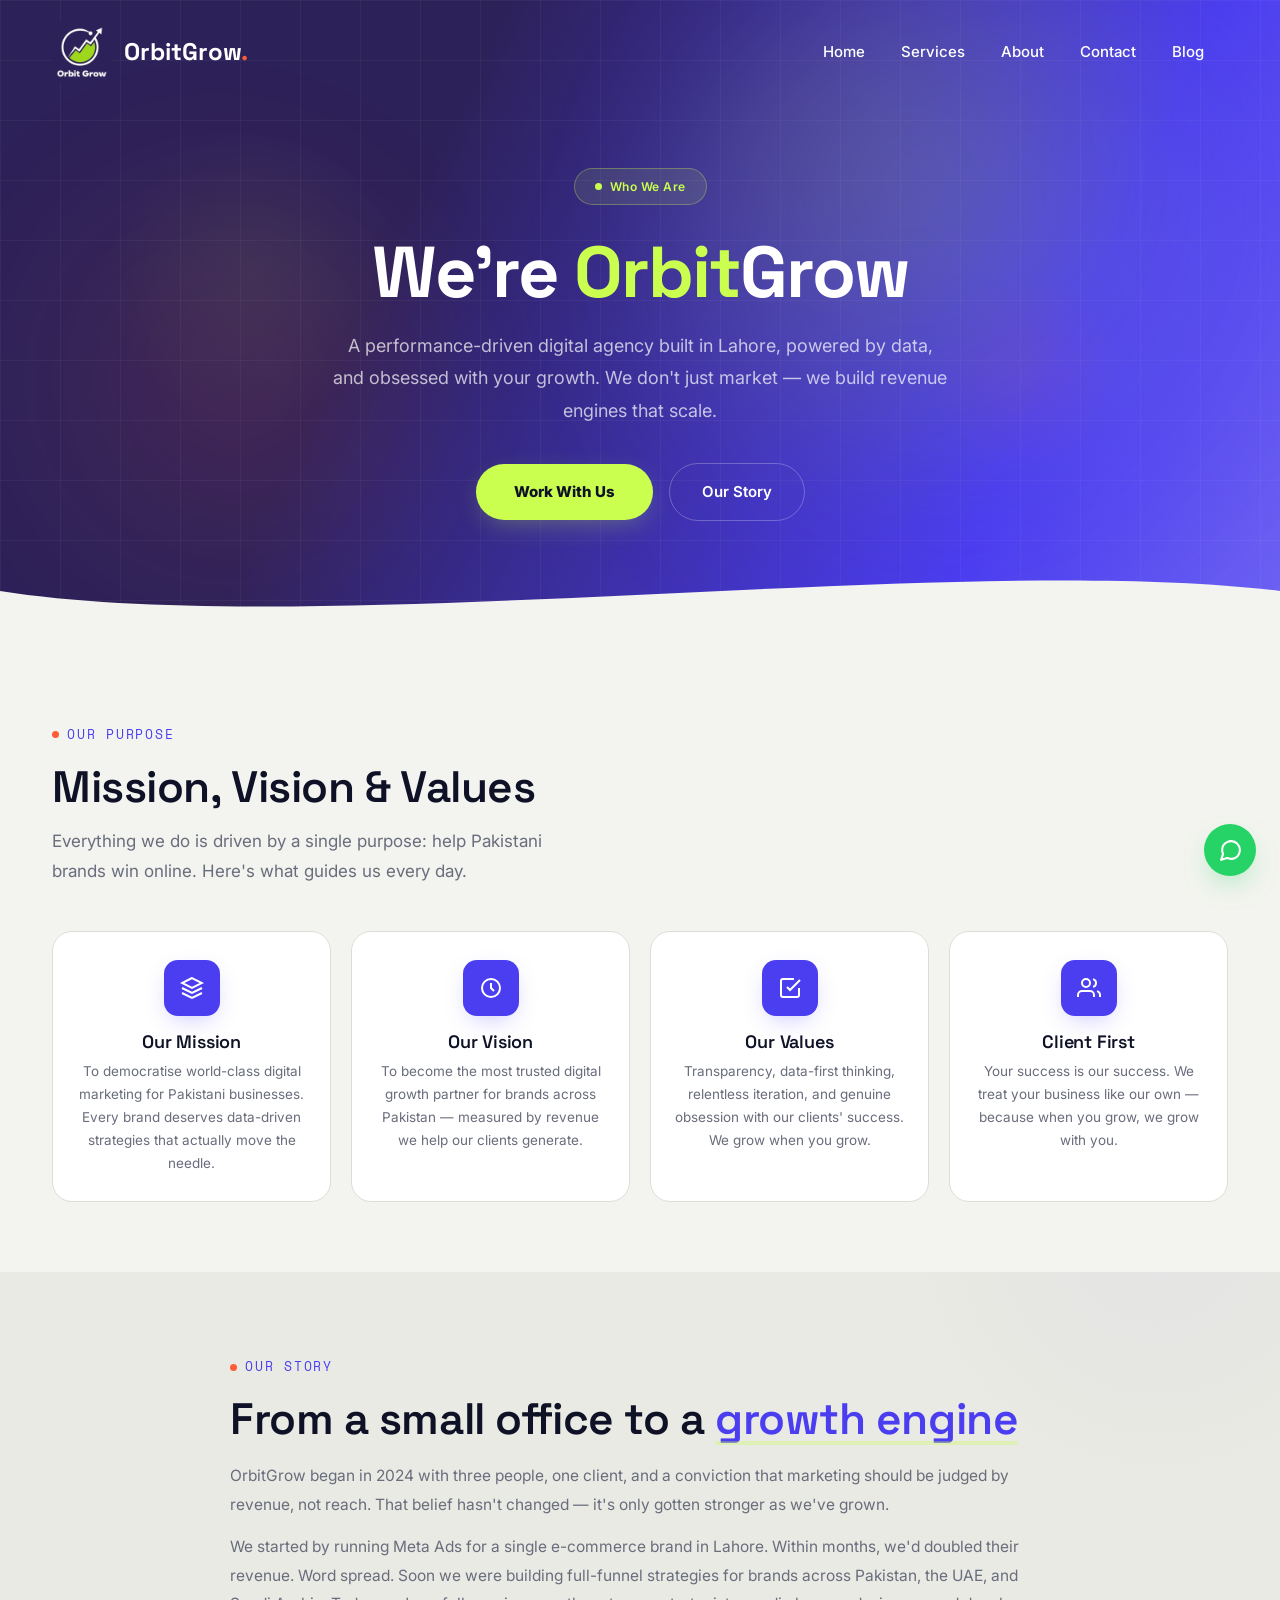
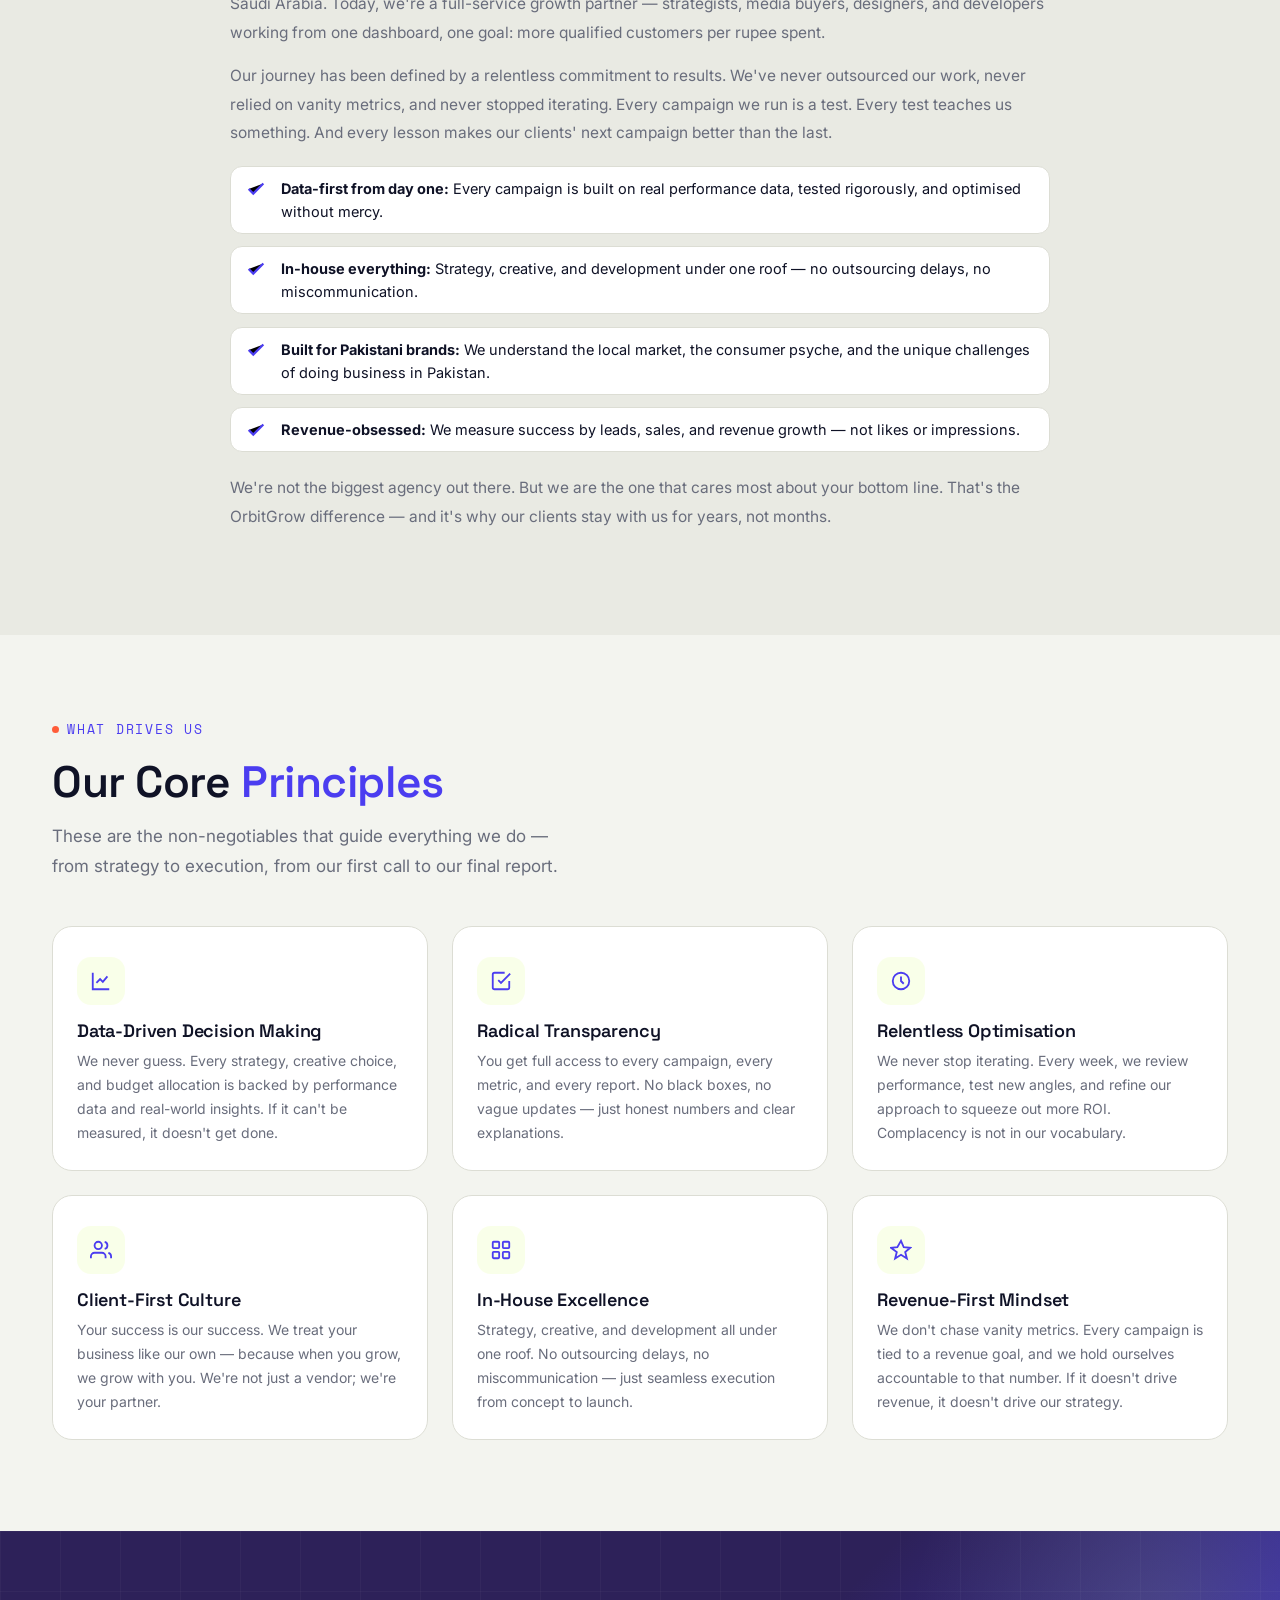
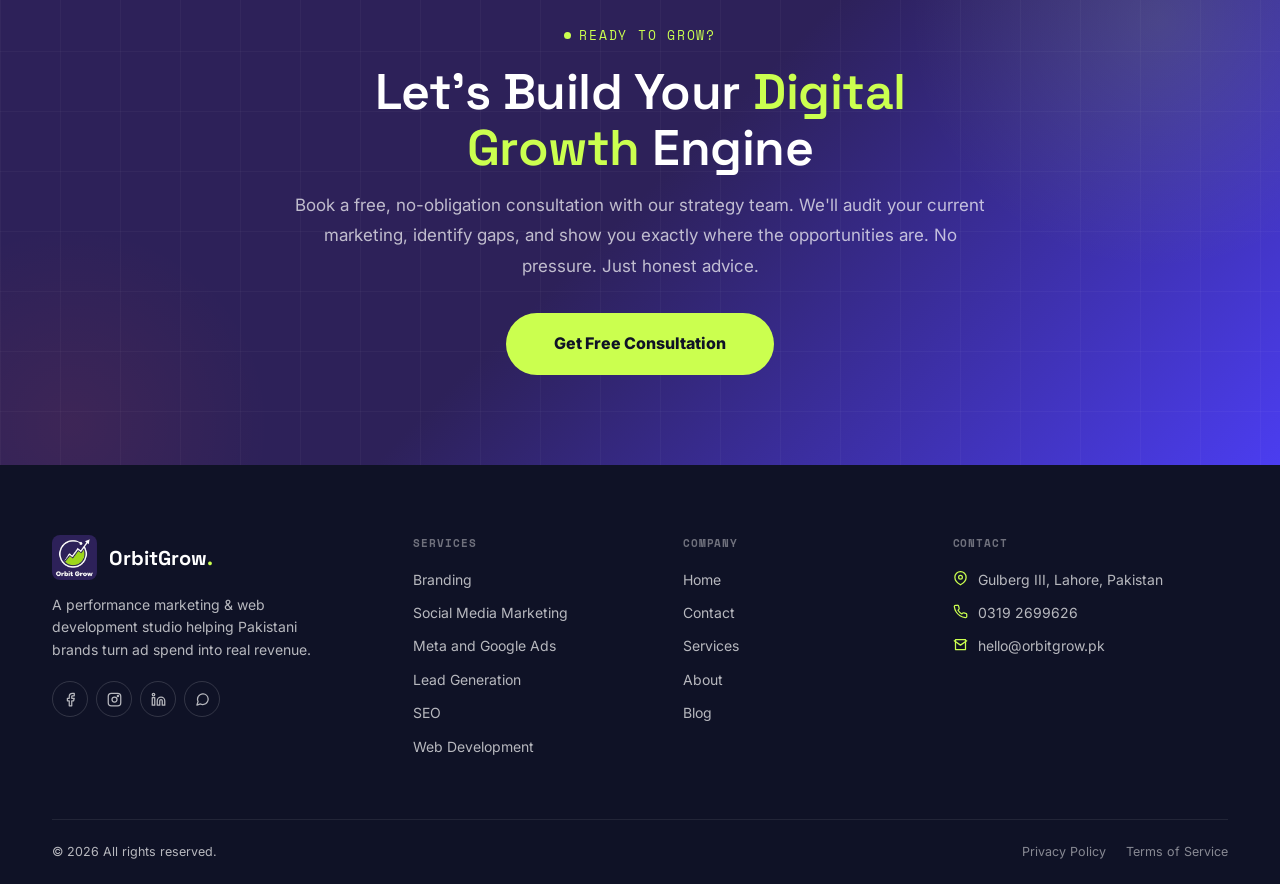
==== commit 014817b3: "update all file due to low speed on mobile speed optimize" ====
--- a/about.html
+++ b/about.html
@@ -5,7 +5,7 @@
     <meta name="viewport" content="width=device-width, initial-scale=1.0" />
     <link rel="preconnect" href="https://fonts.googleapis.com">
     <link rel="preconnect" href="https://fonts.gstatic.com" crossorigin>
-    <link rel="preload" as="image" href="images/OrbitGrow logo.png" fetchpriority="high">
+    <link rel="preload" as="image" href="images/orbitgrow-logo.webp" fetchpriority="high" />
     <title>About Us — OrbitGrow | Digital Marketing Agency Lahore</title>
     <meta name="description" content="Learn about OrbitGrow — a Lahore digital marketing agency built on data, transparency, and a revenue-first mindset. We help Pakistani brands grow online since 2024." />
     <link rel="canonical" href="https://orbitgrow.vercel.app/about.html" />
@@ -309,95 +309,7 @@
 
     <!-- ===== SCRIPTS ===== -->
     <script src="script.js"></script>
-    <script>
-        // ============================================================
-        // DIRECTIONAL SCROLL ANIMATIONS (left / right / bottom / top)
-        // Applies to any element with a data-animate attribute.
-        // ============================================================
-        (function() {
-            const animObserver = new IntersectionObserver((entries) => {
-                entries.forEach(entry => {
-                    if (entry.isIntersecting) {
-                        entry.target.classList.add('in-view');
-                        animObserver.unobserve(entry.target);
-                    }
-                });
-            }, { threshold: 0.12, rootMargin: '0px 0px -40px 0px' });
-
-            document.querySelectorAll('[data-animate]').forEach(el => animObserver.observe(el));
-        })();
-
-        // ============================================================
-        // MOBILE TOUCH HOVER — simulates :hover on touch devices
-        // Works for mission cards, value items, and highlight list items
-        // ============================================================
-        (function() {
-            // Select all card-like elements that should have hover effects
-            const hoverElements = document.querySelectorAll(
-                '.mission-card, .value-item, .story-text .highlight-list li'
-            );
-
-            // Check if the device supports touch
-            const isTouchDevice = 'ontouchstart' in window || navigator.maxTouchPoints > 0;
-
-            if (isTouchDevice) {
-                hoverElements.forEach(el => {
-                    // Add touch-hover class on touch start
-                    el.addEventListener('touchstart', function(e) {
-                        // Remove class from all siblings (optional, for cleaner UX)
-                        const parent = this.closest('.mission-grid, .values-grid, .highlight-list');
-                        if (parent) {
-                            parent.querySelectorAll('.touch-hover').forEach(sibling => {
-                                if (sibling !== this) sibling.classList.remove('touch-hover');
-                            });
-                        }
-                        this.classList.add('touch-hover');
-                    }, { passive: true });
-
-                    // Remove touch-hover class on touch end or cancel
-                    el.addEventListener('touchend', function(e) {
-                        this.classList.remove('touch-hover');
-                    }, { passive: true });
-
-                    el.addEventListener('touchcancel', function(e) {
-                        this.classList.remove('touch-hover');
-                    }, { passive: true });
-
-                    // Also handle mouse leave for desktop (fallback)
-                    el.addEventListener('mouseleave', function(e) {
-                        this.classList.remove('touch-hover');
-                    });
-                });
-            } else {
-                // For desktop, we rely on :hover in CSS, but we also add a small
-                // enhancement: on mouseenter, add a class that can be used for transitions
-                hoverElements.forEach(el => {
-                    el.addEventListener('mouseenter', function() {
-                        this.classList.add('touch-hover');
-                    });
-                    el.addEventListener('mouseleave', function() {
-                        this.classList.remove('touch-hover');
-                    });
-                });
-            }
-
-            // Also handle the "See Our Story" smooth scroll
-            document.querySelector('a[href="#story"]')?.addEventListener('click', function(e) {
-                const target = document.querySelector('#story');
-                if (target) {
-                    e.preventDefault();
-                    const offset = 80;
-                    const top = target.getBoundingClientRect().top + window.pageYOffset - offset;
-                    window.scrollTo({ top, behavior: 'smooth' });
-                }
-            });
-        })();
-
-        // ============================================================
-        // YEAR
-        // ============================================================
-        document.getElementById('year').textContent = new Date().getFullYear();
-    </script>
+    <script>!function(){const e=new IntersectionObserver(t=>{t.forEach(t=>{t.isIntersecting&&(t.target.classList.add("in-view"),e.unobserve(t.target))})},{threshold:.12,rootMargin:"0px 0px -40px 0px"});document.querySelectorAll("[data-animate]").forEach(t=>e.observe(t))}(),function(){const e=document.querySelectorAll(".mission-card, .value-item, .story-text .highlight-list li");"ontouchstart"in window||navigator.maxTouchPoints>0?e.forEach(e=>{e.addEventListener("touchstart",function(e){const t=this.closest(".mission-grid, .values-grid, .highlight-list");t&&t.querySelectorAll(".touch-hover").forEach(e=>{e!==this&&e.classList.remove("touch-hover")}),this.classList.add("touch-hover")},{passive:!0}),e.addEventListener("touchend",function(e){this.classList.remove("touch-hover")},{passive:!0}),e.addEventListener("touchcancel",function(e){this.classList.remove("touch-hover")},{passive:!0}),e.addEventListener("mouseleave",function(e){this.classList.remove("touch-hover")})}):e.forEach(e=>{e.addEventListener("mouseenter",function(){this.classList.add("touch-hover")}),e.addEventListener("mouseleave",function(){this.classList.remove("touch-hover")})}),document.querySelector('a[href="#story"]')?.addEventListener("click",function(e){const t=document.querySelector("#story");if(t){e.preventDefault();const o=80,s=t.getBoundingClientRect().top+window.pageYOffset-o;window.scrollTo({top:s,behavior:"smooth"})}})}(),document.getElementById("year").textContent=(new Date).getFullYear();</script>
 
 </body>
 </html>
--- a/style.css
+++ b/style.css
@@ -1 +1 @@
-*{margin:0;padding:0;box-sizing:border-box}:root{--ink:#0F1226;--ink-soft:#1B1F3D;--paper:#F3F4EF;--paper-dim:#E9EAE3;--lime:#CBFF4F;--lime-dim:rgba(203, 255, 79, 0.12);--lime-glow:rgba(203, 255, 79, 0.25);--coral:#FF5C39;--violet:#4B3DF0;--violet-light:#6E63F2;--violet-dark:#2d2159;--muted:#696D7C;--line:#DCDDD4;--white:#FFFFFF;--radius:20px;--radius-sm:12px;--ff-display:'Space Grotesk',sans-serif;--ff-body:'Inter',sans-serif;--ff-mono:'Space Mono',monospace;--ease:cubic-bezier(0.16, 0.84, 0.44, 1);--ease-bounce:cubic-bezier(0.34, 1.56, 0.64, 1);--error:#E53E3E;--error-bg:#FFF5F5}html{scroll-behavior:smooth}body{font-family:var(--ff-body);background:var(--paper);color:var(--ink);line-height:1.6;-webkit-font-smoothing:antialiased;overflow-x:hidden}img,svg{display:block;max-width:100%}a{color:inherit;text-decoration:none;cursor:pointer}ul{list-style:none}button{font-family:inherit;cursor:pointer;border:none;background:0 0}h1,h2,h3,h4{font-family:var(--ff-display);font-weight:600;line-height:1.12;letter-spacing:-.01em}:focus-visible{outline:2px solid var(--violet);outline-offset:3px}.wrap{max-width:1240px;margin:0 auto;padding:0 32px}.eyebrow{font-family:var(--ff-mono);font-size:12.5px;letter-spacing:.14em;text-transform:uppercase;color:var(--violet);display:inline-flex;align-items:center;gap:8px;margin-bottom:18px}.eyebrow::before{content:'';width:7px;height:7px;border-radius:50%;background:var(--coral)}.eyebrow.on-dark{color:var(--lime)}.eyebrow.on-dark::before{background:var(--lime)}.section-head{max-width:620px;margin-bottom:44px}.section-head p{color:var(--muted);font-size:17px;margin-top:14px;max-width:520px;line-height:1.8}h2.h-lg{font-size:clamp(28px, 3.5vw, 44px)}.reveal{opacity:0;transform:translateY(40px);transition:opacity .9s var(--ease),transform .9s var(--ease)}.reveal.is-visible{opacity:1;transform:translateY(0)}.reveal-left{opacity:0;transform:translateX(-60px);transition:opacity .9s var(--ease),transform .9s var(--ease)}.reveal-left.is-visible{opacity:1;transform:translateX(0)}.reveal-right{opacity:0;transform:translateX(60px);transition:opacity .9s var(--ease),transform .9s var(--ease)}.reveal-right.is-visible{opacity:1;transform:translateX(0)}.reveal-bottom{opacity:0;transform:translateY(50px);transition:opacity .9s var(--ease),transform .9s var(--ease)}.reveal-bottom.is-visible{opacity:1;transform:translateY(0)}.reveal-scale{opacity:0;transform:scale(.92);transition:opacity .9s var(--ease),transform .9s var(--ease)}.reveal-scale.is-visible{opacity:1;transform:scale(1)}.stagger-children>*{opacity:0;transform:translateY(50px) scale(.96);transition:opacity .7s var(--ease),transform .7s var(--ease)}.stagger-children.is-visible>:first-child{transition-delay:50ms}.stagger-children.is-visible>:nth-child(2){transition-delay:0.12s}.stagger-children.is-visible>:nth-child(3){transition-delay:0.19s}.stagger-children.is-visible>:nth-child(4){transition-delay:0.26s}.stagger-children.is-visible>:nth-child(5){transition-delay:0.33s}.stagger-children.is-visible>:nth-child(6){transition-delay:0.40s}.stagger-children.is-visible>*{opacity:1;transform:translateY(0) scale(1)}.stagger-left>*{opacity:0;transform:translateX(-50px);transition:opacity .7s var(--ease),transform .7s var(--ease)}.stagger-left.is-visible>:first-child{transition-delay:50ms}.stagger-left.is-visible>:nth-child(2){transition-delay:0.12s}.stagger-left.is-visible>:nth-child(3){transition-delay:0.19s}.stagger-left.is-visible>:nth-child(4){transition-delay:0.26s}.stagger-left.is-visible>*{opacity:1;transform:translateX(0)}[data-animate]{opacity:0;transition:opacity .9s cubic-bezier(.16, .84, .44, 1),transform .9s cubic-bezier(.16, .84, .44, 1);will-change:transform,opacity}[data-animate=left]{transform:translateX(-70px)}[data-animate=right]{transform:translateX(70px)}[data-animate=bottom]{transform:translateY(60px)}[data-animate=top]{transform:translateY(-60px)}[data-animate].in-view{opacity:1;transform:translate(0,0)}.hero-left [data-animate]:first-child{transition-delay:0s}.hero-left [data-animate]:nth-child(2){transition-delay:80ms}.hero-left [data-animate]:nth-child(3){transition-delay:160ms}.hero-left [data-animate]:nth-child(4){transition-delay:240ms}.hero-left [data-animate]:nth-child(5){transition-delay:320ms}.hero-left [data-animate]:nth-child(6){transition-delay:0.4s}.stagger-children [data-animate]:first-child{transition-delay:0s}.stagger-children [data-animate]:nth-child(2){transition-delay:90ms}.stagger-children [data-animate]:nth-child(3){transition-delay:180ms}.stagger-children [data-animate]:nth-child(4){transition-delay:270ms}.stagger-children [data-animate]:nth-child(5){transition-delay:360ms}.stagger-children [data-animate]:nth-child(6){transition-delay:450ms}.highlight-list [data-animate]:first-child{transition-delay:0s}.highlight-list [data-animate]:nth-child(2){transition-delay:0.1s}.highlight-list [data-animate]:nth-child(3){transition-delay:0.2s}.highlight-list [data-animate]:nth-child(4){transition-delay:0.3s}.logo-img{height:60px;width:auto;display:block;border-radius:8px;transition:opacity .2s ease;background:0 0!important;box-shadow:none!important;border:none!important}.logo{display:flex;align-items:center;gap:12px;font-family:var(--ff-display);font-weight:700;font-size:24px;flex-shrink:0;color:currentColor;text-decoration:none}.logo .logo-text{display:inline-block;white-space:nowrap}.logo .dot{color:var(--coral)}@media (max-width:680px){.logo-img{height:48px}.logo .logo-text{font-size:18px}}.site-header.scrolled .logo-img{opacity:1}.footer-logo .logo-img{height:45px}.footer-logo .logo-text{font-size:20px;color:var(--white)}.footer-logo .dot{color:var(--lime)}.site-header{position:fixed;top:0;left:0;right:0;z-index:100;padding:22px 0;color:var(--white);transition:background .4s var(--ease),padding .4s var(--ease),box-shadow .4s var(--ease),color .4s var(--ease)}.site-header.scrolled{background:rgba(243,244,239,.92);backdrop-filter:blur(14px) saturate(1.4);padding:14px 0;box-shadow:0 1px 0 rgba(15,18,38,.06);color:var(--ink)}.nav-wrap{display:flex;align-items:center;justify-content:space-between;gap:24px}.nav-links{display:flex;align-items:center;gap:36px;margin-left:auto}.nav-links a{font-size:15px;font-weight:500;position:relative;padding:4px 0;color:currentColor}.nav-links a::after{content:'';position:absolute;left:0;bottom:-2px;width:0;height:2px;background:var(--coral);transition:width .3s var(--ease)}.nav-links a:hover::after{width:100%}.nav-links a.active{color:var(--lime)}.nav-links a.active::after{width:100%;background:var(--lime)}.nav-right{display:flex;align-items:center;gap:18px;flex-shrink:0}.nav-toggle{display:none;width:38px;height:38px;border-radius:9px;align-items:center;justify-content:center;flex-shrink:0;color:inherit}.nav-toggle span{display:block;width:20px;height:2px;background:currentColor;position:relative}.nav-toggle span::after,.nav-toggle span::before{content:'';position:absolute;left:0;width:20px;height:2px;background:currentColor;transition:transform .3s}.nav-toggle span::before{top:-6px}.nav-toggle span::after{top:6px}.nav-toggle.open span{background:0 0}.nav-toggle.open span::before{transform:translateY(6px) rotate(45deg)}.nav-toggle.open span::after{transform:translateY(-6px) rotate(-45deg)}@media (max-width:768px){.nav-links{position:absolute;top:100%;left:0;right:0;background:var(--paper);flex-direction:column;align-items:flex-start;gap:0;padding:10px 20px 16px;box-shadow:0 18px 30px -20px rgba(15,18,38,.25);transform:translateY(-10px);opacity:0;pointer-events:none;transition:opacity .3s,transform .3s;margin-left:0;color:var(--ink)}.nav-links.open{transform:translateY(0);opacity:1;pointer-events:auto}.nav-links a{padding:10px 0;width:100%;border-bottom:1px solid var(--line)}.nav-links a.active{color:var(--violet)}.nav-toggle{display:flex}}.hero{position:relative;min-height:100vh;display:flex;flex-direction:column;align-items:center;padding:120px 0 60px;overflow:hidden;background:linear-gradient(115deg,#2d2159 0,#2d2159 32%,#4b3df0 78%,#6e63f2 100%);color:var(--white)}.hero-glow{position:absolute;top:8%;right:6%;width:760px;height:760px;border-radius:50%;background:radial-gradient(circle at 38% 35%,rgba(255,150,120,.35),rgba(75,61,240,.18) 55%,transparent 75%);filter:blur(2px);pointer-events:none;z-index:0}.hero-grid{position:relative;z-index:2;display:grid;grid-template-columns:1fr 1fr;gap:48px;align-items:center;max-width:1300px;margin:0 auto;padding:0 32px;width:100%}.hero .badge{display:inline-flex;align-items:center;gap:8px;background:rgba(163,230,53,.12);border:1px solid rgba(163,230,53,.3);border-radius:50px;padding:7px 18px;margin-bottom:28px}.hero .badge-dot{width:7px;height:7px;border-radius:50%;background:#a3e635}.hero .badge-text{font-size:12px;color:#a3e635;font-weight:600;letter-spacing:.5px}.hero-title{font-size:56px;font-weight:900;line-height:1.06;color:#fff;margin-bottom:22px;letter-spacing:-1px}.hero-title span{color:#a3e635}.hero-title .typing-wrapper{display:inline-flex;align-items:center;gap:2px;font-size:inherit;line-height:1.2;white-space:nowrap;min-height:1.2em}.hero-title .typing-text{display:inline-block;font-weight:700;transition:color .2s ease;min-width:4px}.hero-title .cursor-blink{display:inline-block;font-weight:300;color:var(--lime,#cbff4f);font-size:1em;line-height:1;animation:blink .7s step-end infinite;margin-left:2px;transform:translateY(-2px)}@keyframes blink{0%,100%{opacity:1}50%{opacity:0}}.hero-desc{font-size:16px;color:rgba(255,255,255,.65);line-height:1.85;margin-bottom:30px;max-width:460px}.hero .stats-row{display:flex;align-items:center;flex-wrap:wrap;margin-bottom:32px;gap:0}.hero .stat-item{display:flex;flex-direction:column;padding-right:28px;margin-right:28px;border-right:1px solid rgba(255,255,255,.12);min-width:80px}.hero .stat-item:last-child{border-right:none;padding-right:0;margin-right:0}.hero .stat-num{font-size:30px;font-weight:900;color:#fff;line-height:1;letter-spacing:-1px}.hero .stat-num .suf{color:#a3e635}.hero .stat-label{font-size:11px;color:rgba(255,255,255,.45);margin-top:4px;font-weight:500;white-space:nowrap}.hero .btn-row{display:flex;align-items:center;gap:20px;flex-wrap:wrap;margin-top:0}.hero .btn-primary-hero{background:#a3e635;color:#2d2159;font-size:15px;font-weight:800;padding:15px 32px;border-radius:50px;border:none;cursor:pointer;transition:opacity .2s}.hero .btn-primary-hero:hover{opacity:.88}.hero .btn-secondary{display:flex;align-items:center;gap:12px;font-size:14px;color:#fff;cursor:pointer;font-weight:500;background:0 0;border:none}.hero .play-icon{width:46px;height:46px;border-radius:50%;border:1.5px solid rgba(255,255,255,.3);display:flex;align-items:center;justify-content:center;transition:border-color .2s;flex-shrink:0}.hero .play-icon:hover{border-color:#a3e635}.hero .play-icon svg{width:14px;height:14px;fill:#fff;margin-left:3px}.hero-right{position:relative;display:flex;justify-content:center;align-items:center;padding:50px 20px;min-height:420px}.hero .main-card{background:rgba(45,33,89,.85);backdrop-filter:blur(10px);-webkit-backdrop-filter:blur(10px);border-radius:24px;padding:28px;border:1px solid rgba(163,230,53,.15);width:100%;max-width:340px;position:relative;z-index:2;transition:transform .15s cubic-bezier(.16, .84, .44, 1),box-shadow .4s cubic-bezier(.16, .84, .44, 1);will-change:transform;backface-visibility:hidden}.hero .main-card.tilt-active{transition:transform 80ms cubic-bezier(.16, .84, .44, 1),box-shadow .3s cubic-bezier(.16, .84, .44, 1)}.hero .mc-top{display:flex;align-items:center;justify-content:space-between;margin-bottom:22px}.hero .mc-avatar{width:48px;height:48px;border-radius:50%;background:#a3e635;display:flex;align-items:center;justify-content:center;font-size:16px;font-weight:900;color:#2d2159}.hero .mc-status{display:flex;align-items:center;gap:6px;font-size:12px;color:rgba(255,255,255,.4)}.hero .status-dot{width:7px;height:7px;border-radius:50%;background:#a3e635;animation:pulse-dot 2s infinite}@keyframes pulse-dot{0%,100%{opacity:1}50%{opacity:.3}}.hero .mc-title{font-size:20px;font-weight:800;color:#fff;margin-bottom:6px}.hero .mc-sub{font-size:13px;color:rgba(255,255,255,.4);margin-bottom:22px}.hero .services-pills{display:flex;flex-wrap:wrap;gap:8px;margin-bottom:22px}.hero .pill{background:rgba(163,230,53,.1);border:1px solid rgba(163,230,53,.22);color:#a3e635;font-size:11px;font-weight:600;padding:5px 12px;border-radius:20px}.hero .mc-bar-wrap{margin-bottom:10px}.hero .mc-bar-label{display:flex;justify-content:space-between;font-size:11px;color:rgba(255,255,255,.35);margin-bottom:7px}.hero .mc-bar{height:5px;background:rgba(255,255,255,.07);border-radius:10px;overflow:hidden}.hero .mc-bar-fill{height:100%;background:#a3e635;border-radius:10px}.hero .float-card{position:absolute;background:rgba(45,33,89,.85);backdrop-filter:blur(10px);-webkit-backdrop-filter:blur(10px);border:1px solid rgba(163,230,53,.2);border-radius:14px;padding:14px 18px;z-index:3;transition:transform .15s cubic-bezier(.16, .84, .44, 1),box-shadow .4s cubic-bezier(.16, .84, .44, 1);will-change:transform;backface-visibility:hidden}.hero .float-card.tilt-active{transition:transform 80ms cubic-bezier(.16, .84, .44, 1),box-shadow .3s cubic-bezier(.16, .84, .44, 1)}.hero .fc-left{left:-28px;top:55px}.hero .fc-right{right:-18px;bottom:55px}.hero .fc-label{font-size:10px;color:rgba(255,255,255,.35);margin-bottom:5px;font-weight:600;text-transform:uppercase;letter-spacing:.6px}.hero .fc-val{font-size:22px;font-weight:900;color:#fff;line-height:1}.hero .fc-val span{color:#a3e635}.hero .fc-sub{font-size:10px;color:rgba(255,255,255,.35);margin-top:4px}.hero .fc-trend{display:flex;align-items:center;gap:5px;margin-top:7px}.hero .fc-trend-up{font-size:11px;font-weight:700;color:#a3e635}.hero .fc-trend-label{font-size:10px;color:rgba(255,255,255,.3)}.hero-wave{position:relative;bottom:-1px;left:0;right:0;line-height:0;margin-top:auto}.hero-wave svg{width:100%;height:90px;display:block}.hero-video-wrapper{position:absolute;top:0;left:0;width:100%;height:100%;z-index:0;overflow:hidden;will-change:transform}.hero-video-bg{width:100%;height:100%;object-fit:cover;display:block;pointer-events:none;will-change:transform}.hero-video-overlay{position:absolute;top:0;left:0;width:100%;height:100%;background:rgba(11,8,36,.55);z-index:1;pointer-events:none}.hero-dynamic-glow{position:absolute;inset:0;z-index:1;pointer-events:none;background:radial-gradient(circle at 50% 50%,rgba(203,255,79,.06),transparent 60%);opacity:0;transition:opacity .6s ease;will-change:background}.hero-dynamic-glow.active{opacity:1}.hero .hero-glow{z-index:2;position:absolute;top:-30%;right:-20%;width:80%;height:120%;background:radial-gradient(ellipse at 70% 50%,rgba(203,255,79,.1),transparent 70%);pointer-events:none}.scroll-progress{position:fixed;top:0;left:0;width:0%;height:3px;background:linear-gradient(90deg,var(--lime),#a8d93a);z-index:9999;transition:width .1s linear;box-shadow:0 0 20px rgba(203,255,79,.4);pointer-events:none}.history{background:linear-gradient(145deg,#2d2159 0,#2d2159 30%,#2d2159 60%,#2d2159 100%);color:var(--white);padding:80px 0;position:relative;overflow:hidden}.history-inner{display:grid;grid-template-columns:1fr 1fr;gap:60px;position:relative;z-index:1}.history-content h2{font-size:clamp(28px, 3.6vw, 40px);color:var(--white);margin-bottom:20px}.history-content p{color:rgba(255,255,255,.7);font-size:16.5px;max-width:480px}.history-content p+p{margin-top:14px}.timeline{position:relative;padding-left:30px}.timeline::before{content:'';position:absolute;left:5px;top:6px;bottom:6px;width:1px;background:rgba(255,255,255,.18)}.t-item{position:relative;padding-bottom:28px}.t-item:last-child{padding-bottom:0}.t-item::before{content:'';position:absolute;left:-30px;top:3px;width:11px;height:11px;border-radius:50%;background:var(--lime);box-shadow:0 0 0 4px rgba(203,255,79,.18)}.t-year{font-family:var(--ff-mono);color:var(--lime);font-size:13.5px;margin-bottom:6px;display:block}.t-item h4{font-size:17px;color:var(--white);margin-bottom:5px;font-weight:600}.t-item p{color:rgba(255,255,255,.62);font-size:14.5px;max-width:380px}.services-section{background:#0d1f1e;color:#fff;padding:60px 0 30px}.services-inner{max-width:1200px;margin:0 auto;padding:0 48px}.services-section .top-grid{display:grid;grid-template-columns:1fr 1fr;gap:48px;margin-bottom:56px;align-items:start}.services-section .label{font-size:11px;font-weight:600;color:#a3e635;letter-spacing:3px;text-transform:uppercase;margin-bottom:14px}.services-section .headline{font-size:42px;font-weight:900;line-height:1.1;color:#fff}.services-section .headline span{color:#a3e635}.services-section .desc{font-size:15px;color:#fff;line-height:1.85;padding-top:6px}.services-section .top-right{display:flex;flex-direction:column;justify-content:space-between;height:100%}.services-section .arrow-btn{width:46px;height:46px;border-radius:50%;border:1.5px solid rgba(255,255,255,.2);background:0 0;display:flex;align-items:center;justify-content:center;cursor:pointer;align-self:flex-end;margin-top:16px;transition:border-color .2s,background .2s}.services-section .arrow-btn:hover{border-color:#a3e635;background:rgba(163,230,53,.1)}.services-section .arrow-btn svg{width:16px;height:16px;stroke:#fff;stroke-width:2;fill:none}.services-section .main-grid{display:grid;grid-template-columns:1fr 400px;gap:50px;align-items:start}.services-section .services-list{border-top:.5px solid rgba(255,255,255,.12)}.service-row{display:flex;align-items:center;justify-content:space-between;border-bottom:.5px solid rgba(255,255,255,.12);padding:20px 0;cursor:pointer;transition:padding-left .25s ease,opacity .6s var(--ease),transform .6s var(--ease);opacity:0;transform:translateX(-40px)}.service-row.visible{opacity:1;transform:translateX(0)}.service-row:hover{padding-left:8px}.services-section .svc-left{display:flex;align-items:center;gap:10px}.services-section .service-name{font-size:24px;font-weight:300;color:#fff;transition:color .2s ease,font-weight .2s ease,font-size .2s ease}.services-section .service-row:hover .service-name{color:#a3e635}.services-section .service-row.active .service-name{color:#a3e635;font-weight:800;font-size:28px}.services-section .dot{width:8px;height:8px;border-radius:50%;background:#a3e635;display:none;flex-shrink:0}.services-section .service-row.active .dot{display:block}.services-section .row-arrow{width:38px;height:38px;border-radius:50%;border:1.5px solid rgba(163,230,53,.4);display:none;align-items:center;justify-content:center;flex-shrink:0}.services-section .service-row.active .row-arrow,.services-section .service-row:hover .row-arrow{display:flex}.services-section .service-row:hover .row-arrow{border-color:rgba(255,255,255,.2)}.services-section .row-arrow svg{width:14px;height:14px;stroke:#a3e635;stroke-width:2;fill:none}.services-section .service-row:hover:not(.active) .row-arrow svg{stroke:#fff}.services-section .card-wrap{position:sticky;top:120px;align-self:start}.services-section .svc-card{background:#112218;border-radius:16px;padding:32px;border:1px solid rgba(163,230,53,.15);min-height:400px;display:flex;flex-direction:column;gap:18px;position:relative;overflow:hidden;transition:border-color .3s}.services-section .svc-card:hover{border-color:rgba(163,230,53,.35)}.services-section .card-icon-wrap{width:58px;height:58px;border-radius:14px;background:#a3e635;display:flex;align-items:center;justify-content:center;flex-shrink:0}.services-section .card-icon-wrap svg{width:28px;height:28px;stroke:#0d1f1e;stroke-width:2;fill:none}.services-section .card-title{font-size:24px;font-weight:800;color:#a3e635}.services-section .card-body{font-size:14px;color:#fff;line-height:1.85}.services-section .card-tags{display:flex;flex-wrap:wrap;gap:8px;margin-top:4px}.services-section .tag{background:rgba(163,230,53,.1);color:#a3e635;font-size:11px;font-weight:600;padding:5px 13px;border-radius:20px;border:1px solid rgba(163,230,53,.25);letter-spacing:.3px}.services-section .card-num{font-size:80px;font-weight:900;color:rgba(163,230,53,.05);position:absolute;bottom:10px;right:20px;line-height:1;pointer-events:none;user-select:none}.services-section .svc-card .card-footer-link{margin-top:12px;display:inline-flex;align-items:center;gap:8px;font-weight:700;font-size:14px;color:var(--lime);text-decoration:none;transition:gap .3s var(--ease),color .3s var(--ease);border:none;background:0 0;cursor:pointer;padding:0;font-family:var(--ff-body)}.services-section .svc-card .card-footer-link svg{width:18px;height:18px;stroke:var(--lime);stroke-width:2.5;fill:none;transition:transform .3s var(--ease)}.services-section .svc-card .card-footer-link:hover{gap:14px;color:#fff}.services-section .svc-card .card-footer-link:hover svg{transform:translateX(4px);stroke:#fff}.services-section .bottom-strip{display:flex;align-items:center;justify-content:space-between;padding:22px 0;margin-top:12px;border-top:.5px solid rgba(255,255,255,.12)}.services-section .bottom-text{font-size:13px;color:#fff}.services-section .bottom-title{font-size:22px;font-weight:900;color:#fff}.services-section .bottom-title span{color:#a3e635}@keyframes fadeUp{from{opacity:0;transform:translateY(12px)}to{opacity:1;transform:translateY(0)}}.services-section .card-anim{animation:fadeUp .3s ease forwards}.counters{background:var(--violet);padding:60px 0;position:relative;overflow:hidden}.counters-grid{position:relative;z-index:1;display:grid;grid-template-columns:repeat(4,1fr);gap:20px;text-align:center}.count-num{font-family:var(--ff-display);font-size:clamp(30px, 4vw, 46px);color:var(--white);font-weight:700;display:flex;justify-content:center;align-items:baseline;gap:4px}.count-num .suf{font-size:.5em;color:var(--lime)}.count-label{font-family:var(--ff-mono);font-size:12.5px;letter-spacing:.06em;color:rgba(255,255,255,.7);text-transform:uppercase;margin-top:8px}.why{padding:80px 0;background:var(--paper-dim)}.why-inner{display:grid;grid-template-columns:0.85fr 1.15fr;gap:50px;align-items:start}.why-grid{display:grid;grid-template-columns:repeat(2,1fr);gap:20px}.w-item{display:flex;gap:14px}.w-icon{width:40px;height:40px;border-radius:10px;background:var(--ink);display:flex;align-items:center;justify-content:center;flex-shrink:0}.w-icon svg{width:18px;height:18px;stroke:var(--lime)}.w-item h4{font-size:15px;margin-bottom:4px}.w-item p{font-size:13.5px;color:var(--muted)}.process{padding:80px 0;background:var(--paper)}.process-steps{display:grid;grid-template-columns:repeat(4,1fr);gap:20px}.p-step{background:#fff;border-radius:var(--radius);padding:28px 22px;border:1px solid var(--line);box-shadow:0 4px 16px -8px rgba(15,18,38,.06);transition:transform .3s var(--ease),box-shadow .3s var(--ease),border-color .3s var(--ease),opacity .7s var(--ease),transform .7s var(--ease);display:flex;flex-direction:column;align-items:flex-start;position:relative;overflow:hidden;opacity:0;transform:translateY(50px)}.p-step.visible{opacity:1;transform:translateY(0)}.p-step::before{content:'';position:absolute;inset:0;background:rgba(75,61,240,.5);opacity:0;transition:opacity .5s var(--ease);z-index:0;border-radius:var(--radius)}.p-step:hover{transform:translateY(-4px);box-shadow:0 12px 32px -12px rgba(15,18,38,.15);border-color:var(--lime)}.p-step:hover::before{opacity:1}.p-step .p-num,.p-step h4,.p-step p{position:relative;z-index:1;transition:color .3s var(--ease)}.p-step .p-num{width:44px;height:44px;border-radius:50%;background:var(--ink);color:var(--lime);font-family:var(--ff-mono);font-weight:700;font-size:14px;display:flex;align-items:center;justify-content:center;margin-bottom:16px;flex-shrink:0;transition:background .3s var(--ease),color .3s var(--ease)}.p-step:hover .p-num{background:var(--lime);color:var(--ink)}.p-step h4{font-size:17px;margin-bottom:8px;color:var(--ink);transition:color .3s var(--ease)}.p-step p{font-size:13.5px;color:var(--muted);margin-bottom:0;transition:color .3s var(--ease)}.p-step:hover h4,.p-step:hover p{color:var(--white)}.industries{padding:80px 0;background:var(--paper-dim)}.industries-grid{display:grid;grid-template-columns:repeat(5,1fr);gap:18px 16px}.industry-item{background:#fff;border-radius:var(--radius);padding:22px 14px 18px;text-align:center;border:1px solid var(--line);transition:transform .3s var(--ease),box-shadow .3s var(--ease),border-color .3s var(--ease),opacity .7s var(--ease);box-shadow:0 4px 12px -8px rgba(15,18,38,.05);display:flex;flex-direction:column;align-items:center;opacity:0;transform:scale(.92)}.industry-item.zoom-in{opacity:1;transform:scale(1)}.industry-item:hover{transform:translateY(-4px) scale(1.02);box-shadow:0 12px 28px -12px rgba(15,18,38,.12);border-color:var(--violet)}.industry-item .i-icon{width:44px;height:44px;border-radius:12px;background:var(--ink);display:flex;align-items:center;justify-content:center;margin:0 auto 12px;transition:transform .6s var(--ease),background .3s var(--ease);transform:scale(0)}.industry-item.zoom-in .i-icon{transform:scale(1)}.industry-item:hover .i-icon{transform:scale(1.1)!important;background:var(--violet)}.industry-item .i-icon svg{width:22px;height:22px;stroke:var(--lime);fill:none;stroke-width:2;transition:stroke .3s var(--ease)}.industry-item:hover .i-icon svg{stroke:var(--white)}.industry-item h4{font-size:15px;font-weight:600;color:var(--ink);margin-bottom:4px;transition:transform .6s var(--ease) .12s,color .3s var(--ease);transform:scale(0)}.industry-item.zoom-in h4{transform:scale(1)}.industry-item:hover h4{transform:scale(1.05)!important;color:var(--violet)}.industry-item p{font-size:12.5px;color:var(--muted);margin-top:3px;margin-bottom:12px}.industry-btn{background:var(--lime);color:var(--ink);border:none;padding:8px 16px;border-radius:50px;font-size:11px;font-weight:700;font-family:var(--ff-body);cursor:pointer;transition:all .3s var(--ease);width:100%;max-width:180px}.industry-btn:hover{transform:scale(1.05);box-shadow:0 6px 20px -8px rgba(203,255,79,.4)}.blog{padding:80px 0;background:var(--ink);color:var(--white)}.blog .section-head h2{color:var(--white)}.blog .section-head p{color:rgba(255,255,255,.6)}.blog-grid{display:grid;grid-template-columns:repeat(2,1fr);gap:24px;margin-bottom:40px}.blog-card{background:var(--ink-soft);border-radius:var(--radius);padding:28px;border:1px solid rgba(255,255,255,.08);transition:transform .4s var(--ease),border-color .4s;position:relative;overflow:hidden}.blog-card::before{content:'';position:absolute;inset:0;background:rgba(75,61,240,.4);opacity:0;transition:opacity .5s var(--ease);z-index:0;border-radius:var(--radius)}.blog-card:hover{transform:translateY(-6px);border-color:rgba(203,255,79,.4)}.blog-card:hover::before{opacity:1}.blog-card .blog-date,.blog-card .blog-link,.blog-card .blog-tag,.blog-card h4,.blog-card p{position:relative;z-index:1;transition:color .3s var(--ease)}.blog-card .blog-tag{display:inline-block;font-family:var(--ff-mono);font-size:10px;letter-spacing:.06em;text-transform:uppercase;color:rgba(255,255,255,.5);background:rgba(255,255,255,.06);padding:4px 10px;border-radius:100px;margin-bottom:12px;transition:color .3s var(--ease),background .3s var(--ease)}.blog-card .blog-date{font-size:12px;color:rgba(255,255,255,.35);font-family:var(--ff-mono);margin-bottom:8px;display:block}.blog-card h4{font-size:18px;color:var(--white);margin-bottom:8px}.blog-card p{font-size:13.5px;color:rgba(255,255,255,.55);margin-bottom:16px;line-height:1.7}.blog-card .blog-link{display:inline-flex;align-items:center;gap:6px;font-size:13px;font-weight:600;color:var(--lime)}.blog-card .blog-link svg{width:13px;height:13px;stroke:var(--lime);transition:stroke .3s var(--ease)}.blog-card:hover .blog-tag{background:rgba(255,255,255,.15);color:var(--white)}.blog-card:hover .blog-date,.blog-card:hover .blog-link,.blog-card:hover h4,.blog-card:hover p{color:var(--white)}.blog-card:hover .blog-link svg{stroke:var(--lime)}.blog-load-more{text-align:center}.blog-load-more .btn-load{background:0 0;border:2px solid rgba(255,255,255,.12);color:var(--white);padding:12px 40px;border-radius:100px;font-size:14px;font-weight:600;transition:all .3s var(--ease);display:inline-flex;align-items:center;gap:8px}.blog-load-more .btn-load:hover{background:var(--lime);color:var(--ink);border-color:var(--lime)}.blog-load-more .btn-load.hidden{display:none}.home-blog-grid{display:grid;grid-template-columns:repeat(3,1fr);gap:24px;margin-bottom:40px}.home-blog-card{border-radius:var(--radius);overflow:hidden;position:relative;cursor:pointer;background:var(--ink-soft);border:1px solid rgba(255,255,255,.08);transition:transform .5s var(--ease),border-color .5s var(--ease),box-shadow .5s var(--ease);aspect-ratio:16/10}.home-blog-card:hover{transform:scale(1.04) translateY(-6px);border-color:rgba(203,255,79,.5);box-shadow:0 20px 50px -16px rgba(0,0,0,.6);z-index:2}.home-blog-card .home-blog-image{width:100%;height:100%;object-fit:cover;display:block;transition:transform .6s var(--ease)}.home-blog-card:hover .home-blog-image{transform:scale(1.06)}.home-blog-card .blog-overlay{position:absolute;inset:0;background:rgba(11,8,36,0);display:flex;align-items:center;justify-content:flex-end;padding:20px 24px;opacity:0;transition:opacity .4s var(--ease),background .4s var(--ease);border-radius:var(--radius);pointer-events:none;z-index:3}.home-blog-card:hover .blog-overlay{opacity:1;background:rgba(11,8,36,.45);pointer-events:auto}.home-blog-card .blog-overlay .blog-detail-link{display:inline-flex;align-items:center;gap:10px;background:var(--lime);color:var(--ink);font-weight:700;font-size:14px;padding:12px 26px;border-radius:50px;text-decoration:none;transform:translateX(30px) scale(.92);transition:transform .45s var(--ease-bounce),box-shadow .3s;box-shadow:0 8px 30px -8px rgba(0,0,0,.4);border:none;cursor:pointer;font-family:var(--ff-body);white-space:nowrap}.home-blog-card:hover .blog-overlay .blog-detail-link{transform:translateX(0) scale(1)}.home-blog-card .blog-overlay .blog-detail-link:hover{box-shadow:0 12px 36px -8px rgba(203,255,79,.4);transform:scale(1.05)!important}.home-blog-card .blog-overlay .blog-detail-link svg{width:16px;height:16px;stroke:var(--ink);stroke-width:2.5;fill:none}.reviews-ticker{padding:60px 0 80px;background:var(--paper);overflow:hidden}.ticker-container{width:100%;overflow:hidden;position:relative;padding:20px 0;background:var(--paper);border-top:2px solid var(--violet);border-bottom:2px solid var(--violet)}.ticker-track{display:flex;gap:30px;width:max-content;animation:tickerScroll 80s linear infinite}.ticker-track:hover{animation-play-state:paused}.ticker-item{flex:0 0 auto;background:var(--white);border:1px solid var(--line);border-radius:12px;padding:18px 28px;min-width:340px;max-width:420px;display:flex;flex-direction:column;gap:6px;box-shadow:0 4px 16px -8px rgba(15,18,38,.08);transition:border-color .3s var(--ease),transform .3s var(--ease),box-shadow .3s var(--ease)}.ticker-item:hover{border-color:var(--violet);transform:scale(1.03);box-shadow:0 8px 30px -12px rgba(75,61,240,.2)}.ticker-item .ticker-stars{display:flex;gap:3px}.ticker-item .ticker-stars svg{width:14px;height:14px;fill:#F5A623}.ticker-item .ticker-quote{font-size:14px;color:var(--ink);line-height:1.6;font-style:italic}.ticker-item .ticker-author{display:flex;align-items:center;gap:10px;margin-top:4px}.ticker-item .ticker-avatar{width:32px;height:32px;border-radius:50%;display:flex;align-items:center;justify-content:center;font-weight:700;font-size:12px;color:#fff;flex-shrink:0}.ticker-item .ticker-name{font-size:13px;font-weight:600;color:var(--ink)}.ticker-item .ticker-company{font-size:11px;color:var(--muted)}@keyframes tickerScroll{0%{transform:translateX(0)}100%{transform:translateX(-50%)}}.site-footer{background:var(--ink);color:rgba(255,255,255,.7);padding:70px 0 0;position:relative}.footer-grid{display:grid;grid-template-columns:1.4fr 1fr 1fr 1.2fr;gap:40px;padding-bottom:50px}.f-brand .logo{color:var(--white);margin-bottom:14px}.f-brand p{font-size:14px;max-width:280px;margin-bottom:20px}.f-social{display:flex;gap:8px}.f-social a{width:36px;height:36px;border-radius:50%;border:1px solid rgba(255,255,255,.15);display:flex;align-items:center;justify-content:center;transition:background .3s,border-color .3s}.f-social a:hover{background:var(--lime);border-color:var(--lime)}.f-social a:hover svg{stroke:var(--ink)}.f-social svg{width:15px;height:15px;stroke:rgba(255,255,255,0.7)}.f-col h5{font-family:var(--ff-mono);font-size:11px;letter-spacing:.08em;text-transform:uppercase;color:rgba(255,255,255,.4);margin-bottom:16px}.f-col ul li{margin-bottom:11px;font-size:14px}.f-col ul li a:hover{color:var(--lime)}.f-contact li{font-size:14px;margin-bottom:11px;display:flex;gap:10px;align-items:flex-start}.f-contact svg{width:15px;height:15px;stroke:var(--lime);flex-shrink:0;margin-top:2px}.footer-bottom{border-top:1px solid rgba(255,255,255,.08);padding:22px 0;display:flex;justify-content:space-between;align-items:center;flex-wrap:wrap;gap:10px;font-size:12.5px}.footer-bottom a{margin-left:16px;color:rgba(255,255,255,.5)}.footer-bottom a:hover{color:var(--lime)}.fab-whatsapp{position:fixed;bottom:24px;right:24px;z-index:200;width:52px;height:52px;border-radius:50%;background:#25d366;display:flex;align-items:center;justify-content:center;box-shadow:0 12px 28px -10px rgba(37,211,102,.5);transition:transform .3s var(--ease);animation:fabPulse 2.4s infinite}.fab-whatsapp:hover{transform:scale(1.08)}.fab-whatsapp svg{width:25px;height:25px;stroke:var(--white)}@keyframes fabPulse{0%,100%{box-shadow:0 12px 28px -10px rgba(37,211,102,.5)}50%{box-shadow:0 12px 28px -6px rgba(37,211,102,.75)}}.about-hero{position:relative;min-height:70vh;display:flex;align-items:center;justify-content:center;padding:140px 0 80px;overflow:hidden;background:linear-gradient(115deg,#2d2159 0,#2d2159 32%,#4b3df0 78%,#6e63f2 100%);color:var(--white);text-align:center}.about-hero::before{content:'';position:absolute;inset:0;background-image:linear-gradient(rgba(255,255,255,.04) 1px,transparent 1px),linear-gradient(90deg,rgba(255,255,255,.04) 1px,transparent 1px);background-size:60px 60px;pointer-events:none;z-index:0}.about-hero .hero-glow{position:absolute;top:-10%;right:-5%;width:700px;height:700px;border-radius:50%;background:radial-gradient(circle at 38% 35%,rgba(203,255,79,.2),rgba(75,61,240,.12) 55%,transparent 75%);filter:blur(60px);pointer-events:none;z-index:0}.about-hero .hero-glow-left{position:absolute;bottom:0;left:-5%;width:500px;height:500px;border-radius:50%;background:radial-gradient(circle at 60% 50%,rgba(255,92,57,.12),transparent 70%);filter:blur(60px);pointer-events:none;z-index:0}.hero-orb{position:absolute;border-radius:50%;pointer-events:none;z-index:0}.hero-orb-1{width:300px;height:300px;top:20%;left:8%;background:radial-gradient(circle,rgba(203,255,79,.06),transparent 70%);animation:orbFloat 8s ease-in-out infinite}.hero-orb-2{width:200px;height:200px;bottom:25%;right:12%;background:radial-gradient(circle,rgba(255,92,57,.07),transparent 70%);animation:orbFloat 10s ease-in-out infinite reverse}@keyframes orbFloat{0%,100%{transform:translateY(0) scale(1)}50%{transform:translateY(-30px) scale(1.05)}}.about-hero-content{position:relative;z-index:2;max-width:820px;margin:0 auto;padding:0 32px}.about-hero .badge{display:inline-flex;align-items:center;gap:8px;background:rgba(203,255,79,.1);border:1px solid rgba(203,255,79,.3);border-radius:50px;padding:8px 20px;margin-bottom:30px}.about-hero .badge-dot{width:7px;height:7px;border-radius:50%;background:var(--lime);animation:pulse 2s infinite}@keyframes pulse{0%,100%{opacity:1;transform:scale(1)}50%{opacity:.6;transform:scale(1.4)}}.about-hero .badge-text{font-size:12px;color:var(--lime);font-weight:600;letter-spacing:.5px}.about-hero h1{font-size:clamp(40px, 6vw, 72px);font-weight:900;line-height:1.04;color:#fff;margin-bottom:20px;letter-spacing:-2px}.about-hero h1 span{color:var(--lime)}.about-hero .sub{font-size:18px;color:rgba(255,255,255,.7);max-width:620px;margin:0 auto 36px;line-height:1.8}.about-hero .btn-group{display:flex;align-items:center;justify-content:center;gap:16px;flex-wrap:wrap}.about-hero .btn-primary{background:var(--lime);color:var(--ink);font-size:15px;font-weight:800;padding:16px 38px;border-radius:50px;transition:opacity .2s,transform .3s var(--ease),box-shadow .3s;display:inline-block;box-shadow:0 8px 28px -8px rgba(203,255,79,.35)}.about-hero .btn-primary:hover{opacity:.88;transform:scale(1.04);box-shadow:0 12px 36px -8px rgba(203,255,79,.5)}.about-hero .btn-outline{border:1.5px solid rgba(255,255,255,.25);color:#fff;font-size:15px;font-weight:600;padding:16px 32px;border-radius:50px;transition:border-color .3s,background .3s,transform .3s;display:inline-block}.about-hero .btn-outline:hover{border-color:var(--lime);background:rgba(203,255,79,.08);transform:scale(1.04)}.about-hero .wave{position:absolute;bottom:-1px;left:0;right:0;line-height:0;z-index:1}.about-hero .wave svg{width:100%;height:80px;display:block}.mission-section{padding:90px 0 70px;background:var(--paper)}.mission-grid{display:grid;grid-template-columns:repeat(4,1fr);gap:20px;margin-top:10px}.mission-card{background:var(--white);border-radius:var(--radius);padding:28px 22px 26px;border:1px solid var(--line);transition:border-color .3s,box-shadow .3s,transform .3s var(--ease);text-align:center;position:relative;overflow:hidden;cursor:pointer;-webkit-tap-highlight-color:transparent}.mission-card::before{content:'';position:absolute;inset:0;background:radial-gradient(circle at 50% 0,rgba(75,61,240,.06),transparent 70%);opacity:0;transition:opacity .5s var(--ease)}.mission-card::after{content:'';position:absolute;bottom:0;left:0;right:0;height:3px;background:linear-gradient(to right,var(--violet),var(--lime),var(--coral));transform:scaleX(0);transition:transform .5s var(--ease);transform-origin:left}.mission-card.touch-hover,.mission-card:hover{border-color:var(--lime);box-shadow:0 8px 30px -12px rgba(203,255,79,.25);transform:translateY(-4px)}.mission-card.touch-hover::before,.mission-card:hover::before{opacity:1}.mission-card.touch-hover::after,.mission-card:hover::after{transform:scaleX(1)}.mission-card .mc-icon{width:56px;height:56px;border-radius:14px;background:var(--violet);display:flex;align-items:center;justify-content:center;margin:0 auto 16px;transition:background .4s var(--ease),transform .5s var(--ease-bounce),box-shadow .4s var(--ease);box-shadow:0 8px 24px -8px rgba(75,61,240,.35)}.mission-card.touch-hover .mc-icon,.mission-card:hover .mc-icon{background:var(--lime);transform:scale(1.12) rotate(-6deg);box-shadow:0 12px 32px -8px rgba(203,255,79,.4)}.mission-card .mc-icon svg{width:24px;height:24px;stroke:var(--white);stroke-width:2;fill:none;transition:stroke .3s}.mission-card.touch-hover .mc-icon svg,.mission-card:hover .mc-icon svg{stroke:var(--ink)}.mission-card h3{font-size:18px;color:var(--ink);margin-bottom:8px;transition:color .3s}.mission-card.touch-hover h3,.mission-card:hover h3{color:var(--violet)}.mission-card p{font-size:13.5px;color:var(--muted);line-height:1.7}.story-section{padding:80px 0 90px;background:var(--paper-dim);position:relative;overflow:hidden}.story-section::before{content:'';position:absolute;top:-30%;right:-10%;width:500px;height:500px;border-radius:50%;background:radial-gradient(circle,rgba(75,61,240,.04),transparent 70%);pointer-events:none}.story-inner{display:block;max-width:820px;margin:0 auto}.story-text{width:100%}.story-text h2{font-size:clamp(30px, 3.6vw, 44px);margin-bottom:18px;color:var(--ink)}.story-text h2 span{color:var(--violet);position:relative}.story-text h2 span::after{content:'';position:absolute;bottom:2px;left:0;right:0;height:4px;background:var(--lime);opacity:.3;border-radius:4px}.story-text p{font-size:15.5px;color:var(--muted);line-height:1.85;margin-bottom:14px}.story-text .highlight-list{margin:18px 0 22px;padding:0;list-style:none}.story-text .highlight-list li{display:flex;align-items:flex-start;gap:14px;font-size:14.5px;color:var(--ink);margin-bottom:12px;line-height:1.6;padding:10px 14px;background:var(--white);border-radius:var(--radius-sm);border:1px solid var(--line);transition:border-color .3s,box-shadow .3s,transform .3s var(--ease);cursor:pointer;-webkit-tap-highlight-color:transparent}.story-text .highlight-list li.touch-hover,.story-text .highlight-list li:hover{border-color:var(--lime);box-shadow:0 4px 16px -8px rgba(203,255,79,.2);transform:translateX(4px)}.story-text .highlight-list li svg{width:22px;height:22px;stroke:var(--violet);stroke-width:2.5;flex-shrink:0;margin-top:1px}.values-section{padding:80px 0 90px;background:var(--paper)}.values-grid{display:grid;grid-template-columns:repeat(3,1fr);gap:24px}.value-item{background:var(--white);border-radius:var(--radius);padding:30px 24px 26px;border:1px solid var(--line);transition:border-color .3s,box-shadow .3s,transform .3s var(--ease);position:relative;overflow:hidden;cursor:pointer;-webkit-tap-highlight-color:transparent}.value-item::before{content:'';position:absolute;top:0;left:0;right:0;height:4px;background:linear-gradient(90deg,var(--violet),var(--lime),var(--coral));transform:scaleX(0);transform-origin:left;transition:transform .5s var(--ease)}.value-item::after{content:'';position:absolute;inset:0;background:radial-gradient(circle at 70% 30%,rgba(75,61,240,.04),transparent 70%);opacity:0;transition:opacity .5s var(--ease);pointer-events:none}.value-item.touch-hover,.value-item:hover{border-color:var(--lime);box-shadow:0 8px 30px -12px rgba(203,255,79,.2);transform:translateY(-4px)}.value-item.touch-hover::before,.value-item:hover::before{transform:scaleX(1)}.value-item.touch-hover::after,.value-item:hover::after{opacity:1}.value-item .v-icon{width:48px;height:48px;border-radius:14px;background:var(--lime-dim);display:flex;align-items:center;justify-content:center;margin-bottom:16px;transition:background .4s var(--ease),transform .5s var(--ease-bounce)}.value-item.touch-hover .v-icon,.value-item:hover .v-icon{background:var(--lime);transform:scale(1.1) rotate(-4deg)}.value-item .v-icon svg{width:22px;height:22px;stroke:var(--violet);stroke-width:2;fill:none;transition:stroke .3s}.value-item.touch-hover .v-icon svg,.value-item:hover .v-icon svg{stroke:var(--ink)}.value-item h4{font-size:18px;color:var(--ink);margin-bottom:8px;transition:color .3s}.value-item.touch-hover h4,.value-item:hover h4{color:var(--violet)}.value-item p{font-size:14px;color:var(--muted);line-height:1.7}.services-hero{position:relative;min-height:80vh;display:flex;flex-direction:column;align-items:center;justify-content:center;padding:140px 0 100px;overflow:hidden;background:linear-gradient(115deg,#2d2159 0,#2d2159 32%,#4b3df0 78%,#6e63f2 100%);color:var(--white);text-align:center}.services-hero::before{content:'';position:absolute;inset:0;background-image:linear-gradient(rgba(255,255,255,.04) 1px,transparent 1px),linear-gradient(90deg,rgba(255,255,255,.04) 1px,transparent 1px);background-size:60px 60px;pointer-events:none;z-index:0}.services-hero .hero-glow{position:absolute;top:-10%;right:0;width:700px;height:700px;border-radius:50%;background:radial-gradient(circle at 38% 35%,rgba(203,255,79,.2),rgba(75,61,240,.12) 55%,transparent 75%);filter:blur(60px);pointer-events:none;z-index:0}.services-hero .hero-glow-left{position:absolute;bottom:0;left:-5%;width:500px;height:500px;border-radius:50%;background:radial-gradient(circle at 60% 50%,rgba(255,92,57,.12),transparent 70%);filter:blur(60px);pointer-events:none;z-index:0}.services-hero-content{position:relative;z-index:2;max-width:860px;margin:0 auto;padding:0 32px}.services-hero h1 .heading-row{display:block;color:#fff;font-weight:700}.services-hero h1 .typing-wrapper{display:inline-flex;align-items:center;gap:2px;font-size:inherit;line-height:1.3;white-space:nowrap;min-height:1.3em;margin-top:4px}.services-hero h1 .typing-text{display:inline-block;font-weight:700;transition:color .2s ease;min-width:4px}.services-hero h1 .cursor-blink{display:inline-block;font-weight:300;color:var(--lime,#cbff4f);font-size:1em;line-height:1;animation:blink .7s step-end infinite;margin-left:2px;transform:translateY(-2px)}.services-hero h1{font-size:clamp(40px, 6vw, 72px);font-weight:900;line-height:1.08;color:#fff;margin-bottom:20px;letter-spacing:-2px}.services-hero .sub{font-size:18px;color:rgba(255,255,255,.7);max-width:580px;margin:0 auto 36px;line-height:1.8}.services-hero .btn-group{display:flex;align-items:center;justify-content:center;gap:16px;flex-wrap:wrap}.services-hero .btn-primary{background:var(--lime);color:var(--ink);font-size:15px;font-weight:800;padding:16px 38px;border-radius:50px;transition:opacity .2s,transform .3s var(--ease);display:inline-block}.services-hero .btn-primary:hover{opacity:.85;transform:scale(1.04)}.services-hero .btn-outline{border:1.5px solid rgba(255,255,255,.25);color:#fff;font-size:15px;font-weight:600;padding:16px 32px;border-radius:50px;transition:border-color .3s,background .3s;display:inline-block}.services-hero .btn-outline:hover{border-color:var(--lime);background:rgba(203,255,79,.08)}.hero-pills-row{display:flex;align-items:center;justify-content:center;gap:10px;flex-wrap:wrap;margin-top:40px;position:relative;z-index:2}.hero-pill{background:rgba(255,255,255,.08);border:1px solid rgba(255,255,255,.15);border-radius:50px;padding:6px 16px;font-size:12px;color:rgba(255,255,255,.75);font-weight:500;backdrop-filter:blur(4px);transition:background .3s,border-color .3s,color .3s}.hero-pill:hover{background:rgba(203,255,79,.15);border-color:var(--lime);color:var(--lime)}.services-hero .wave{position:absolute;bottom:-1px;left:0;right:0;line-height:0;z-index:1}.services-hero .wave svg{width:100%;height:80px;display:block}.services-grid-section{padding:90px 0 70px;background:var(--paper)}.services-grid-section .section-head{margin-bottom:52px}.services-grid{display:grid;grid-template-columns:repeat(3,1fr);gap:28px}.service-card{background:var(--white);border-radius:24px;padding:24px 22px 22px;border:1px solid var(--line);position:relative;overflow:hidden;cursor:pointer;transition:transform .45s var(--ease),box-shadow .45s var(--ease),border-color .45s var(--ease);min-height:240px;display:flex;flex-direction:column;border:1px solid rgba(0,0,0,.06);background:#fff}.service-card::before{content:'';position:absolute;top:0;left:0;right:0;height:3px;background:linear-gradient(90deg,var(--violet),var(--lime),var(--coral));transform:scaleX(0);transform-origin:left;transition:transform .5s var(--ease)}.service-card::after{content:'';position:absolute;inset:0;background:radial-gradient(circle at 30% 70%,rgba(75,61,240,.04),transparent 70%);opacity:0;transition:opacity .5s var(--ease);pointer-events:none}.service-card.in-view-hover,.service-card:hover{transform:translateY(-6px);box-shadow:0 20px 44px -18px rgba(75,61,240,.18);border-color:rgba(203,255,79,.3)}.service-card.in-view-hover::before,.service-card:hover::before{transform:scaleX(1)}.service-card.in-view-hover::after,.service-card:hover::after{opacity:1}.service-card .card-number{display:inline-flex;align-items:center;justify-content:center;width:28px;height:28px;border-radius:6px;background:var(--paper-dim);border:1px solid var(--line);font-family:var(--ff-mono);font-size:10px;font-weight:700;color:var(--muted);margin-bottom:14px;transition:background .3s,border-color .3s,color .3s;flex-shrink:0;align-self:flex-start}.service-card.in-view-hover .card-number,.service-card:hover .card-number{background:var(--ink);color:var(--lime);border-color:var(--ink)}.service-card .card-icon{width:52px;height:52px;border-radius:14px;background:linear-gradient(135deg,var(--violet),#6e63f2);display:flex;align-items:center;justify-content:center;margin-bottom:14px;flex-shrink:0;box-shadow:0 6px 18px -6px rgba(75,61,240,.35);transition:background .4s var(--ease),transform .4s var(--ease),box-shadow .4s var(--ease)}.service-card .card-icon svg{width:24px;height:24px;stroke:var(--white);fill:none;stroke-width:2;transition:stroke .4s var(--ease)}.service-card.in-view-hover .card-icon,.service-card:hover .card-icon{background:var(--lime)!important;box-shadow:0 8px 24px -8px rgba(203,255,79,.5);transform:scale(1.05) rotate(-4deg)}.service-card.in-view-hover .card-icon svg,.service-card:hover .card-icon svg{stroke:var(--ink)}.service-card h3{font-size:19px;margin-bottom:8px;color:var(--ink);transition:color .3s}.service-card.in-view-hover h3,.service-card:hover h3{color:var(--violet)}.service-card p{font-size:13.5px;color:var(--muted);line-height:1.7;margin-bottom:12px;flex:1}.service-card .card-tags{display:flex;flex-wrap:wrap;gap:5px;margin-bottom:10px}.service-card .card-tags span{background:var(--paper-dim);color:var(--muted);font-size:10px;font-weight:600;padding:4px 11px;border-radius:50px;letter-spacing:.2px;transition:background .3s,color .3s}.service-card.in-view-hover .card-tags span,.service-card:hover .card-tags span{background:rgba(203,255,79,.18);color:var(--violet-dark)}.service-card .card-arrow{position:absolute;bottom:18px;right:18px;width:36px;height:36px;border-radius:50%;border:1.5px solid var(--line);background:var(--white);display:flex;align-items:center;justify-content:center;transition:border-color .3s,background .3s,transform .3s var(--ease);flex-shrink:0}.service-card.in-view-hover .card-arrow,.service-card:hover .card-arrow{border-color:var(--lime);background:var(--lime);transform:translate(3px,-2px)}.service-card .card-arrow svg{width:13px;height:13px;stroke:var(--muted);stroke-width:2.5;transition:stroke .3s}.service-card.in-view-hover .card-arrow svg,.service-card:hover .card-arrow svg{stroke:var(--ink)}.why-section{padding:90px 0 60px;background:var(--paper-dim)}.why-section .section-head{margin-bottom:52px}.why-grid-2{display:grid;grid-template-columns:repeat(4,1fr);gap:20px;margin-bottom:56px}.why-item-2{background:var(--white);border-radius:var(--radius);padding:30px 24px 26px;border:1px solid var(--line);transition:transform .4s var(--ease),box-shadow .4s var(--ease),border-color .4s var(--ease);text-align:center;position:relative;overflow:hidden;cursor:pointer;-webkit-tap-highlight-color:transparent;border:1px solid rgba(0,0,0,.06)}.why-item-2::after{content:'';position:absolute;bottom:0;left:0;right:0;height:3px;background:linear-gradient(to right,var(--violet),var(--lime));transform:scaleX(0);transition:transform .4s var(--ease);transform-origin:left}.why-item-2.in-view-hover,.why-item-2:hover{transform:translateY(-4px);box-shadow:0 8px 30px -12px rgba(203,255,79,.2);border-color:var(--lime)}.why-item-2.in-view-hover::after,.why-item-2:hover::after{transform:scaleX(1)}.why-item-2 .w-icon-2{width:52px;height:52px;border-radius:14px;background:var(--violet);display:flex;align-items:center;justify-content:center;margin:0 auto 16px;transition:background .3s var(--ease),transform .4s var(--ease)}.why-item-2.in-view-hover .w-icon-2,.why-item-2:hover .w-icon-2{background:var(--lime);transform:scale(1.1) rotate(-6deg)}.why-item-2 .w-icon-2 svg{width:24px;height:24px;stroke:var(--white);stroke-width:2;fill:none;transition:stroke .3s}.why-item-2.in-view-hover .w-icon-2 svg,.why-item-2:hover .w-icon-2 svg{stroke:var(--ink)}.why-item-2 h4{font-size:17px;margin-bottom:6px;color:var(--ink)}.why-item-2 p{font-size:14px;color:var(--muted);line-height:1.7}.why-counters{display:flex;justify-content:space-around;align-items:center;padding-top:44px;border-top:1px solid var(--line);gap:20px;flex-wrap:wrap}.counter-item{text-align:center;padding:16px 10px;flex:1;min-width:100px}.counter-item .counter-number{font-family:var(--ff-display);font-size:44px;font-weight:800;color:var(--violet);line-height:1.1}.counter-item .counter-number .suffix{font-size:24px;color:var(--coral);font-weight:700}.counter-item .counter-label{font-size:14px;color:var(--muted);margin-top:6px;font-weight:500}.process-section{padding:90px 0;background:var(--paper)}.process-section .section-head{margin-bottom:60px}.process-steps-row{display:grid;grid-template-columns:repeat(4,1fr);gap:24px;position:relative;z-index:1}.process-step{background:var(--white);border-radius:22px;padding:32px 24px 28px;border:1px solid var(--line);box-shadow:0 4px 20px -10px rgba(15,18,38,.08);transition:transform .4s var(--ease),box-shadow .4s var(--ease),border-color .4s var(--ease);position:relative;text-align:center;display:flex;flex-direction:column;align-items:center;overflow:hidden;cursor:pointer;-webkit-tap-highlight-color:transparent;border:1px solid rgba(0,0,0,.06)}.process-step::before{content:'';position:absolute;top:0;left:0;right:0;height:4px;background:linear-gradient(to right,var(--violet),var(--lime));opacity:0;transition:opacity .4s;border-radius:22px 22px 0 0}.process-step.in-view-hover::before,.process-step:hover::before{opacity:1}.process-step.in-view-hover,.process-step:hover{transform:translateY(-4px);box-shadow:0 8px 30px -12px rgba(203,255,79,.2);border-color:var(--lime)}.process-step .step-icon{width:60px;height:60px;border-radius:50%;background:linear-gradient(135deg,var(--violet),#6e63f2);display:flex;align-items:center;justify-content:center;margin-bottom:16px;flex-shrink:0;box-shadow:0 8px 24px -8px rgba(75,61,240,.4);transition:background .4s var(--ease),transform .45s var(--ease),box-shadow .4s var(--ease)}.process-step .step-icon svg{width:26px;height:26px;stroke:var(--white);stroke-width:2;fill:none;transition:stroke .4s var(--ease)}.process-step.in-view-hover .step-icon,.process-step:hover .step-icon{background:var(--lime)!important;box-shadow:0 12px 30px -8px rgba(203,255,79,.5);transform:scale(1.1) rotate(-6deg)}.process-step.in-view-hover .step-icon svg,.process-step:hover .step-icon svg{stroke:var(--ink)}.process-step .step-number{font-family:var(--ff-mono);font-size:12px;color:var(--muted);letter-spacing:.06em;margin-bottom:6px}.process-step h4{font-size:18px;margin-bottom:10px;color:var(--ink)}.process-step p{font-size:14px;color:var(--muted);line-height:1.7;max-width:260px;margin:0 auto}.brands-section{padding:80px 0 70px;background:var(--white);border-top:1px solid var(--line);border-bottom:1px solid var(--line)}.brands-section .section-head{text-align:center;max-width:100%;margin-bottom:44px}.brands-section .section-head h2{font-size:clamp(26px, 3vw, 38px)}.brands-section .section-head h2 span{color:var(--violet)}.brands-section .section-head p{max-width:520px;margin:14px auto 0;color:var(--muted)}.brands-grid{display:flex;flex-wrap:wrap;justify-content:center;align-items:center;gap:40px 60px}.brand-item{display:flex;flex-direction:column;align-items:center;gap:8px;opacity:.85;transition:opacity .3s,transform .3s;cursor:pointer;-webkit-tap-highlight-color:transparent}.brand-item.in-view-hover,.brand-item:hover{opacity:1;transform:translateY(-4px)}.brand-item .brand-logo{display:flex;align-items:center;justify-content:center;min-width:100px;height:60px;padding:0;border-radius:0;background:none;border:none;transition:opacity .3s;font-family:var(--ff-display);font-weight:700;font-size:18px;color:var(--ink-soft);letter-spacing:-.3px;white-space:nowrap;overflow:hidden}.brand-item .brand-logo-img{display:block;width:auto;max-width:100%;height:100%;object-fit:contain;border-radius:0}.brand-item.in-view-hover .brand-logo,.brand-item:hover .brand-logo{border-color:transparent;box-shadow:none;background:none}.brand-item .brand-label{font-size:11px;color:var(--muted);letter-spacing:.04em;font-weight:500;text-align:center;text-transform:uppercase}.cta-section{padding:90px 0;background:linear-gradient(135deg,#2d2159 0,#2d2159 50%,#4b3df0 100%);color:var(--white);text-align:center;position:relative;overflow:hidden}.cta-section::before{content:'';position:absolute;inset:0;background-image:linear-gradient(rgba(255,255,255,.03) 1px,transparent 1px),linear-gradient(90deg,rgba(255,255,255,.03) 1px,transparent 1px);background-size:60px 60px}.cta-section .cta-glow{position:absolute;top:-30%;right:-10%;width:500px;height:500px;border-radius:50%;background:radial-gradient(circle,rgba(203,255,79,.12),transparent 70%);pointer-events:none}.cta-section .cta-glow-2{position:absolute;bottom:-30%;left:-10%;width:400px;height:400px;border-radius:50%;background:radial-gradient(circle,rgba(255,92,57,.08),transparent 70%);pointer-events:none}.cta-content{position:relative;z-index:2;max-width:700px;margin:0 auto}.cta-content h2{font-size:clamp(30px, 4vw, 50px);margin-bottom:14px}.cta-content h2 span{color:var(--lime)}.cta-content p{color:rgba(255,255,255,.7);font-size:17px;margin-bottom:32px;line-height:1.8}.cta-content .btn-cta{background:var(--lime);color:var(--ink);font-size:16px;font-weight:800;padding:18px 48px;border-radius:50px;transition:opacity .2s,transform .3s var(--ease);display:inline-block}.cta-content .btn-cta:hover{opacity:.88;transform:scale(1.04)}.service-detail-page{display:none;position:fixed;top:0;left:0;right:0;bottom:0;z-index:1000;background:var(--paper);overflow-y:auto;padding:100px 0 80px}.service-detail-page.active{display:block}.service-detail-page::-webkit-scrollbar{width:6px}.service-detail-page::-webkit-scrollbar-track{background:var(--paper)}.service-detail-page::-webkit-scrollbar-thumb{background:var(--violet);border-radius:10px}.service-detail-page .back-btn{display:inline-flex;align-items:center;gap:10px;font-family:var(--ff-body);font-size:14px;font-weight:600;color:var(--violet);padding:11px 22px;border-radius:50px;border:1.5px solid var(--line);background:var(--white);transition:all .3s var(--ease);cursor:pointer;margin-bottom:36px}.service-detail-page .back-btn:hover{border-color:var(--violet);background:var(--violet);color:var(--white)}.service-detail-page .back-btn svg{width:16px;height:16px;stroke:currentColor;stroke-width:2.5;fill:none}.detail-hero{border-radius:28px;margin-bottom:32px;position:relative;overflow:hidden;color:var(--white)}.detail-hero .dh-bg{position:absolute;inset:0;border-radius:28px;z-index:0;background:linear-gradient(135deg,#0d1f1e 0,#1a3a38 100%)}.detail-hero .dh-bg::before{content:'';position:absolute;inset:0;background-image:linear-gradient(rgba(255,255,255,.06) 1px,transparent 1px),linear-gradient(90deg,rgba(255,255,255,.06) 1px,transparent 1px);background-size:40px 40px;border-radius:28px}.detail-hero .dh-bg-glow{position:absolute;top:-20%;right:-5%;width:500px;height:500px;border-radius:50%;background:radial-gradient(circle,rgba(255,255,255,.08),transparent 65%);pointer-events:none}.detail-hero .dh-content{position:relative;z-index:1;padding:52px 56px;display:grid;grid-template-columns:1fr auto;gap:24px;align-items:center}.detail-hero .dh-badge{display:inline-flex;align-items:center;gap:8px;background:rgba(255,255,255,.12);border:1px solid rgba(255,255,255,.2);border-radius:50px;padding:6px 16px;margin-bottom:16px;backdrop-filter:blur(6px)}.detail-hero .dh-badge-dot{width:6px;height:6px;border-radius:50%;background:var(--lime)}.detail-hero .dh-badge-text{font-size:11px;color:rgba(255,255,255,.85);font-weight:600;letter-spacing:.5px}.detail-hero .dh-icon{width:72px;height:72px;border-radius:20px;background:rgba(255,255,255,.1);display:flex;align-items:center;justify-content:center;margin-bottom:22px;backdrop-filter:blur(8px);border:1px solid rgba(255,255,255,.15)}.detail-hero .dh-icon svg{width:34px;height:34px;stroke:var(--white);stroke-width:2;fill:none}.detail-hero h1{font-size:clamp(32px, 4vw, 52px);font-weight:900;color:var(--white);margin-bottom:12px}.detail-hero h1 .highlight{color:#cbff4f}.detail-hero .dh-tagline{font-size:17px;color:rgba(255,255,255,.8);max-width:520px;line-height:1.8;margin-bottom:24px}.detail-hero .dh-cta{display:inline-flex;align-items:center;gap:10px;background:var(--lime);color:var(--ink);font-size:14px;font-weight:800;padding:13px 28px;border-radius:50px;transition:opacity .2s,transform .3s;border:none;cursor:pointer}.detail-hero .dh-cta:hover{opacity:.88;transform:scale(1.03)}.detail-hero .dh-cta svg{width:16px;height:16px;stroke:var(--ink);fill:none;stroke-width:2.5}.detail-hero .dh-right{display:flex;flex-direction:column;gap:12px;min-width:140px}.dh-stat{background:rgba(255,255,255,.08);backdrop-filter:blur(10px);border:1px solid rgba(255,255,255,.12);border-radius:16px;padding:16px 20px;text-align:center}.dh-stat .ds-val{font-family:var(--ff-display);font-size:28px;font-weight:800;color:var(--lime);line-height:1}.dh-stat .ds-label{font-size:12px;color:rgba(255,255,255,.65);margin-top:4px;font-weight:500}.detail-section{background:var(--white);border-radius:22px;padding:42px 48px;border:1px solid var(--line);box-shadow:0 4px 20px -10px rgba(15,18,38,.06);transition:box-shadow .3s}.detail-section:hover{box-shadow:0 8px 32px -12px rgba(75,61,240,.1)}.detail-section .ds-eyebrow{font-family:var(--ff-mono);font-size:11px;letter-spacing:.14em;text-transform:uppercase;color:var(--violet);display:inline-flex;align-items:center;gap:8px;margin-bottom:12px}.detail-section .ds-eyebrow::before{content:'';width:6px;height:6px;border-radius:50%;background:var(--coral)}.detail-section h2{font-size:26px;margin-bottom:16px;color:var(--ink)}.detail-section h2 .highlight{color:var(--violet)}.detail-section p{font-size:15px;color:var(--muted);line-height:1.85;margin-bottom:12px}.detail-section p:last-child{margin-bottom:0}.detail-section.why-important{background:linear-gradient(135deg,var(--ink) 0,var(--ink-soft) 100%);border-color:transparent;color:var(--white)}.detail-section.why-important .ds-eyebrow{color:var(--lime)}.detail-section.why-important .ds-eyebrow::before{background:var(--lime)}.detail-section.why-important h2{color:var(--white)}.detail-section.why-important h2 .highlight{color:var(--lime)}.detail-section.why-important>p{color:rgba(255,255,255,.7)}.detail-section.why-important .why-grid-inline{display:grid;grid-template-columns:repeat(2,1fr);gap:16px;margin-top:12px}.detail-section.why-important .why-point{background:rgba(255,255,255,.06);padding:20px 22px;border-radius:16px;border:1px solid rgba(255,255,255,.1);display:flex;align-items:flex-start;gap:14px;transition:border-color .3s,background .3s}.detail-section.why-important .why-point:hover{border-color:rgba(203,255,79,.3);background:rgba(203,255,79,.06)}.detail-section.why-important .why-point svg{width:20px;height:20px;stroke:var(--lime);stroke-width:2.5;flex-shrink:0;margin-top:2px}.detail-section.why-important .why-point .wp-content h4{font-size:15px;color:var(--white);margin-bottom:4px}.detail-section.why-important .why-point .wp-content p{font-size:13.5px;color:rgba(255,255,255,.6);line-height:1.6;margin-bottom:0}.manage-cards{display:grid;grid-template-columns:repeat(2,1fr);gap:18px;margin-top:8px}.manage-card{background:var(--paper-dim);border-radius:16px;padding:22px 24px;border:1px solid var(--line);position:relative;overflow:hidden;transition:transform .35s var(--ease),border-color .35s,box-shadow .35s}.manage-card:hover{transform:translateY(-4px);border-color:rgba(203,255,79,.5);box-shadow:0 12px 32px -12px rgba(203,255,79,.2)}.manage-card::before{content:'';position:absolute;top:0;left:0;width:3px;bottom:0;background:linear-gradient(to bottom,var(--violet),var(--lime));border-radius:16px 0 0 16px;opacity:0;transition:opacity .3s}.manage-card:hover::before{opacity:1}.manage-card .mc-step{display:inline-block;font-family:var(--ff-mono);font-size:10px;font-weight:700;color:var(--violet);letter-spacing:.06em;background:rgba(75,61,240,.1);padding:3px 12px;border-radius:50px;margin-bottom:10px;transition:background .3s,color .3s}.manage-card:hover .mc-step{background:var(--lime);color:var(--ink)}.manage-card h4{font-size:15px;color:var(--ink);margin-bottom:6px}.manage-card p{font-size:13.5px;color:var(--muted);line-height:1.7;margin-bottom:0}.why-choose-cards{display:grid;grid-template-columns:repeat(2,1fr);gap:18px;margin-top:8px}.why-choose-card{background:var(--paper-dim);border-radius:16px;padding:22px 24px;border:1px solid var(--line);display:flex;align-items:flex-start;gap:16px;transition:transform .35s var(--ease),border-color .35s,box-shadow .35s}.why-choose-card:hover{transform:translateY(-4px);border-color:rgba(203,255,79,.5);box-shadow:0 12px 30px -12px rgba(203,255,79,.2)}.why-choose-card .wc-icon{width:42px;height:42px;border-radius:12px;background:linear-gradient(135deg,var(--violet),#6e63f2);display:flex;align-items:center;justify-content:center;flex-shrink:0;box-shadow:0 6px 16px -6px rgba(75,61,240,.4);transition:transform .4s var(--ease)}.why-choose-card:hover .wc-icon{transform:scale(1.1) rotate(-6deg)}.why-choose-card .wc-icon svg{width:18px;height:18px;stroke:var(--white);stroke-width:2.5;fill:none}.why-choose-card .wc-content h4{font-size:15px;color:var(--ink);margin-bottom:4px}.why-choose-card .wc-content p{font-size:13.5px;color:var(--muted);line-height:1.6;margin-bottom:0}.faq-item{border-bottom:1px solid var(--line);padding:18px 0}.faq-item:last-child{border-bottom:none}.faq-item .faq-q{font-weight:600;font-size:16px;color:var(--ink);cursor:pointer;display:flex;justify-content:space-between;align-items:center;padding:4px 0;transition:color .3s;gap:16px}.faq-item .faq-q:hover{color:var(--violet)}.faq-item .faq-q .faq-toggle{width:28px;height:28px;border-radius:50%;border:1.5px solid var(--line);display:flex;align-items:center;justify-content:center;flex-shrink:0;font-size:18px;color:var(--violet);transition:transform .3s var(--ease),background .3s,border-color .3s}.faq-item .faq-q .faq-toggle.open{transform:rotate(45deg);background:var(--violet);border-color:var(--violet);color:var(--white)}.faq-item .faq-a{font-size:14.5px;color:var(--muted);line-height:1.85;max-height:0;overflow:hidden;transition:max-height .4s var(--ease),padding .4s var(--ease);padding:0}.faq-item .faq-a.open{max-height:400px;padding:14px 0 4px}.detail-cta{background:linear-gradient(135deg,#2d2159 0,#2d2159 40%,#4b3df0 100%);border-color:transparent;text-align:center;position:relative;overflow:hidden}.detail-cta::before{content:'';position:absolute;inset:0;background-image:linear-gradient(rgba(255,255,255,.04) 1px,transparent 1px),linear-gradient(90deg,rgba(255,255,255,.04) 1px,transparent 1px);background-size:50px 50px}.detail-cta .dcta-glow{position:absolute;top:-40%;right:-5%;width:400px;height:400px;border-radius:50%;background:radial-gradient(circle,rgba(203,255,79,.1),transparent 70%);pointer-events:none}.detail-cta h2{color:var(--white);position:relative;z-index:1}.detail-cta h2 .highlight{color:var(--lime)}.detail-cta p{color:rgba(255,255,255,.75);max-width:600px;margin:0 auto 24px;position:relative;z-index:1}.detail-cta .btn-cta-detail{display:inline-block;background:var(--lime);color:var(--ink);padding:15px 40px;border-radius:50px;font-weight:800;font-size:15px;transition:transform .3s var(--ease),box-shadow .3s;border:none;cursor:pointer;position:relative;z-index:1}.detail-cta .btn-cta-detail:hover{transform:scale(1.05);box-shadow:0 10px 36px -10px rgba(203,255,79,.5)}.detail-pagination{display:flex;justify-content:space-between;align-items:center;gap:16px;margin-top:12px;padding-top:24px;border-top:1px solid var(--line)}.detail-pagination .pagination-btn{display:inline-flex;align-items:center;gap:10px;font-family:var(--ff-body);font-size:14px;font-weight:600;color:var(--violet);padding:11px 24px;border-radius:50px;border:1.5px solid var(--line);background:var(--white);transition:all .3s var(--ease);cursor:pointer}.detail-pagination .pagination-btn:hover{border-color:var(--lime);background:var(--lime);color:var(--ink)}.detail-pagination .pagination-btn svg{width:16px;height:16px;stroke:currentColor;stroke-width:2.5;fill:none}.detail-pagination .pagination-btn:disabled{opacity:.3;pointer-events:none}.detail-pagination .pagination-dots{font-size:13px;color:var(--muted);font-weight:600;letter-spacing:.04em;background:var(--paper-dim);padding:8px 18px;border-radius:50px}.blog-hero{position:relative;min-height:80vh;display:flex;align-items:center;justify-content:center;padding:120px 0 60px;overflow:hidden;background:linear-gradient(115deg,#2d2159 0,#2d2159 32%,#4b3df0 78%,#6e63f2 100%);color:var(--white)}.blog-hero::before{content:'';position:absolute;inset:0;background-image:linear-gradient(rgba(255,255,255,.04) 1px,transparent 1px),linear-gradient(90deg,rgba(255,255,255,.04) 1px,transparent 1px);background-size:60px 60px;pointer-events:none;z-index:0}.blog-hero .hero-glow{position:absolute;top:-15%;right:-8%;width:700px;height:700px;border-radius:50%;background:radial-gradient(circle at 38% 35%,rgba(203,255,79,.22),rgba(75,61,240,.12) 55%,transparent 75%);filter:blur(60px);z-index:0}.blog-hero-content{position:relative;z-index:2;max-width:1200px;width:100%;margin:0 auto;padding:0 32px;display:flex;flex-wrap:wrap;align-items:center;justify-content:space-between;gap:40px}.hero-text{flex:0 1 45%;min-width:280px}.hero-text h1{font-size:clamp(44px, 6vw, 72px);font-weight:900;letter-spacing:-2px;color:#fff;line-height:1.04;margin-bottom:16px}.hero-text h1 span{color:var(--lime)}.hero-text .sub{font-size:18px;color:rgba(255,255,255,.7);max-width:480px;line-height:1.8;margin:0}.hero-notes{flex:0 1 45%;min-width:280px;display:flex;justify-content:flex-end}.notes-row{display:flex;gap:14px;justify-content:center;flex-wrap:wrap}.note{width:70px;height:82px;background:var(--paper);border-radius:6px;box-shadow:0 18px 30px -12px rgba(0,0,0,.5);display:flex;align-items:flex-end;justify-content:center;padding-bottom:12px;position:relative;font-family:var(--ff-display);font-weight:900;font-size:32px;color:var(--violet-dark);transition:transform .3s var(--ease);user-select:none;width:54px;height:54px;border-radius:14px;background:var(--lime,#c6ff3d);border:2px solid rgba(198,255,61,.6);display:flex;align-items:center;justify-content:center;font-family:'Space Grotesk',sans-serif;font-size:24px;font-weight:800;color:#1b1356;transition:all .3s cubic-bezier(.16, .84, .44, 1);box-shadow:0 4px 16px rgba(198,255,61,.25);cursor:pointer}.note:hover{transform:translateY(-6px) scale(1.05);box-shadow:0 8px 32px rgba(198,255,61,.45);background:#fff;border-color:#fff;color:#1b1356}.note::before{content:'';position:absolute;top:-8px;left:50%;transform:translateX(-50%);width:14px;height:14px;border-radius:50%;background:var(--coral);box-shadow:0 3px 8px rgba(0,0,0,.35)}.note:first-child{transform:rotate(-6deg)}.note:nth-child(2){transform:rotate(6deg) translateY(8px)}.note:nth-child(3){transform:rotate(-5deg) translateY(3px)}.note:nth-child(4){transform:rotate(8deg) translateY(12px)}.note:nth-child(5){transform:rotate(-4deg) translateY(5px)}.note span{color:var(--violet-dark)}.hero-footer{flex:0 0 100%;text-align:center;margin-top:40px;padding-top:32px;border-top:1px solid rgba(255,255,255,.1)}.brand-signature{font-family:var(--ff-display);font-size:15px;font-weight:600;letter-spacing:.12em;color:rgba(255,255,255,.3);text-transform:uppercase}.brand-signature span{color:var(--lime)}.blog-hero .wave{position:absolute;bottom:-1px;left:0;right:0;line-height:0;z-index:1}.blog-hero .wave svg{width:100%;height:60px;display:block}.blog-main{padding:60px 0 90px;background:var(--paper)}.blog-layout{display:grid;grid-template-columns:1fr 320px;gap:48px;align-items:start}.blog-posts{display:grid;grid-template-columns:1fr 1fr;gap:24px}.blog-post-item{background:var(--white);border-radius:var(--radius);border:1px solid var(--line);overflow:hidden;transition:transform .4s var(--ease),box-shadow .4s var(--ease),border-color .4s var(--ease);display:flex;flex-direction:column}.blog-post-item:hover{transform:translateY(-4px);box-shadow:0 16px 40px -16px rgba(75,61,240,.12);border-color:rgba(203,255,79,.3)}.blog-post-item .post-image{width:100%;aspect-ratio:16/9;object-fit:cover;display:block;background:var(--paper-dim)}.blog-post-item .post-content{padding:20px 24px 24px;display:flex;flex-direction:column;gap:10px}.blog-post-item .post-title{font-size:18px;font-weight:700;color:var(--ink);line-height:1.2;margin:0}.blog-post-item .post-title a{transition:color .3s}.blog-post-item .post-title a:hover{color:var(--violet)}.blog-post-item .post-meta-row{display:flex;align-items:center;gap:16px;font-size:13px;color:var(--muted);margin-top:2px;flex-wrap:wrap}.blog-post-item .post-meta-row .post-author{font-weight:600;color:var(--ink);display:flex;align-items:center;gap:6px}.blog-post-item .post-meta-row .post-author .avatar{width:28px;height:28px;border-radius:50%;background:var(--violet);color:var(--white);font-size:10px;font-weight:700;display:flex;align-items:center;justify-content:center;flex-shrink:0}.blog-post-item .post-meta-row .post-date{color:var(--muted);font-family:var(--ff-mono);font-size:12px}.blog-post-item .post-meta-row .post-tag{display:inline-block;font-family:var(--ff-mono);font-size:9px;letter-spacing:.06em;text-transform:uppercase;color:var(--violet);background:var(--lime-dim);padding:2px 10px;border-radius:100px;font-weight:600;margin-left:auto}.blog-sidebar{position:sticky;top:100px;align-self:start}.blog-sidebar .sidebar-card{background:var(--white);border-radius:var(--radius);padding:28px 24px;border:1px solid var(--line)}.blog-sidebar .sidebar-card h3{font-size:16px;font-weight:700;color:var(--ink);margin-bottom:18px;padding-bottom:14px;border-bottom:2px solid var(--lime);display:flex;align-items:center;gap:10px}.blog-sidebar .sidebar-card h3 .lime-dot{width:8px;height:8px;border-radius:50%;background:var(--lime);display:inline-block}.blog-sidebar .recent-item{display:flex;gap:14px;padding:14px 0;border-bottom:1px solid var(--line);transition:padding-left .3s;align-items:flex-start}.blog-sidebar .recent-item:last-child{border-bottom:none}.blog-sidebar .recent-item:hover{padding-left:6px}.blog-sidebar .recent-item .recent-img{width:72px;height:72px;border-radius:10px;object-fit:cover;flex-shrink:0;background:var(--paper-dim);border:1px solid var(--line)}.blog-sidebar .recent-item .recent-info{display:flex;flex-direction:column;gap:4px;flex:1;min-width:0}.blog-sidebar .recent-item .recent-date{font-family:var(--ff-mono);font-size:11px;color:var(--muted);letter-spacing:.04em}.blog-sidebar .recent-item .recent-title{font-size:14px;font-weight:600;color:var(--ink);line-height:1.3;transition:color .3s;display:-webkit-box;-webkit-line-clamp:2;-webkit-box-orient:vertical;overflow:hidden}.blog-sidebar .recent-item .recent-title:hover{color:var(--violet)}.blog-sidebar .sidebar-cta{margin-top:20px;background:linear-gradient(135deg,var(--violet-dark),var(--violet));border-radius:var(--radius-sm);padding:22px 24px;color:var(--white);text-align:center}.blog-sidebar .sidebar-cta h4{font-size:16px;color:var(--white);margin-bottom:6px}.blog-sidebar .sidebar-cta p{font-size:13px;color:rgba(255,255,255,.7);margin-bottom:14px;line-height:1.6}.blog-sidebar .sidebar-cta .btn-cta-side{display:inline-block;background:var(--lime);color:var(--ink);font-weight:700;font-size:13px;padding:10px 28px;border-radius:50px;transition:transform .3s var(--ease),box-shadow .3s}.blog-sidebar .sidebar-cta .btn-cta-side:hover{transform:scale(1.05);box-shadow:0 8px 24px -8px rgba(203,255,79,.4)}.post-body-wrap{position:relative;z-index:2;padding:50px 0 100px}.post-hero{background:#0d0a2e!important;color:#fff!important}.post-body-wrap{background:linear-gradient(160deg,#0d0a2e 0,#14103f 22%,#1b1356 55%,#241a6b 100%)!important;color:rgba(255,255,255,.85)!important}.post-hero .pm-item,.post-hero .pm-name,.post-hero .post-excerpt-lead,.post-hero .post-title{color:#fff!important}.pm-item.date-icon svg,.pm-item.read-time svg{stroke:var(--lime,#C6FF3D)!important}.post-hero .post-excerpt-lead{color:rgba(255,255,255,.85)!important;border-left-color:var(--lime,#c6ff3d)!important}.post-hero .post-meta-row{border-bottom-color:rgba(255,255,255,.08)!important}.post-content h3{color:#fff!important}.post-content p{color:rgba(255,255,255,.82)!important}.post-content ul li{color:rgba(255,255,255,.78)!important}.post-content ul li::before{background:var(--lime,#c6ff3d)!important}.post-cta{background:rgba(203,255,79,.06)!important;border-color:rgba(203,255,79,.2)!important}.post-cta p{color:rgba(255,255,255,.75)!important}.sidebar-title{color:var(--lime,#c6ff3d)!important;border-bottom-color:rgba(255,255,255,.12)!important}.recent-list .recent-item .recent-title{color:rgba(255,255,255,.9)!important}.recent-list .recent-item .recent-date{color:rgba(255,255,255,.42)!important}.recent-list .recent-item:hover .recent-title{color:var(--lime,#c6ff3d)!important}.recent-list .recent-item{display:flex;gap:12px;padding:14px 10px;border-radius:12px;transition:background .3s;text-decoration:none;color:inherit;align-items:center}.recent-list .recent-item:hover{background:rgba(255,255,255,.05)}.recent-list .recent-item .recent-img{width:50px;height:50px;border-radius:10px;object-fit:cover;flex-shrink:0;background:#2a1f5e}.sidebar-cta{background:rgba(203,255,79,.08)!important;border-color:rgba(203,255,79,.2)!important}.sidebar-cta h5{color:#fff!important}.sidebar-cta p{color:rgba(255,255,255,.65)!important}.pm-name a{color:#fff!important;text-decoration:none!important;transition:color .25s ease}.pm-name a:hover{color:var(--lime,#c6ff3d)!important}.post-content h3{font-size:24px;margin:38px 0 16px;letter-spacing:-.4px}.post-content h3:first-child{margin-top:0}.post-content p{font-size:16.5px;margin-bottom:20px;line-height:1.85}.post-content ul{margin:6px 0 24px;list-style:none;padding:0}.post-content ul li{position:relative;padding-left:26px;font-size:15.5px;margin-bottom:12px;line-height:1.7}.post-content ul li::before{content:'';position:absolute;left:0;top:8px;width:8px;height:8px;border-radius:2px;background:var(--lime,#c6ff3d)}.post-excerpt-lead{font-size:19px;color:rgba(255,255,255,.9);border-left:3px solid var(--lime);padding-left:20px;margin-bottom:34px;font-style:italic}.post-cta{margin-top:46px;padding:32px;background:rgba(203,255,79,.06);border:1px solid rgba(203,255,79,.2);border-radius:var(--radius-sm);text-align:center}.post-cta p{color:rgba(255,255,255,.75);margin-bottom:18px;font-size:15px}.post-cta a{display:inline-flex;align-items:center;gap:8px;background:var(--lime);color:var(--ink);font-weight:700;font-size:14px;padding:13px 30px;border-radius:100px;transition:transform .3s var(--ease)}.post-cta a:hover{transform:scale(1.04)}.sidebar-title{font-family:var(--ff-mono);font-size:12px;letter-spacing:.1em;text-transform:uppercase;color:var(--lime);margin-bottom:20px;padding-bottom:14px;border-bottom:1px solid rgba(255,255,255,.12)}.recent-list{display:flex;flex-direction:column;gap:4px}.recent-list .recent-item{display:flex;gap:12px;padding:14px 10px;border-radius:12px;transition:background .3s;text-decoration:none;color:inherit;align-items:center}.recent-list .recent-item:hover{background:rgba(255,255,255,.05)}.recent-list .recent-item .recent-img{width:50px;height:50px;border-radius:10px;object-fit:cover;flex-shrink:0;background:#2a1f5e}.recent-list .recent-item .recent-date{font-family:var(--ff-mono);font-size:10.5px;color:rgba(255,255,255,.42);display:block;margin-bottom:4px}.recent-list .recent-item .recent-title{font-size:13.5px;font-weight:600;color:rgba(255,255,255,.9);line-height:1.4}.sidebar-cta{margin-top:30px;padding:26px 22px;background:rgba(203,255,79,.08);border:1px solid rgba(203,255,79,.2);border-radius:var(--radius-sm)}.sidebar-cta h5{font-size:16px;color:#fff;margin-bottom:8px}.sidebar-cta p{font-size:13px;color:rgba(255,255,255,.65);margin-bottom:16px;line-height:1.6}.sidebar-ct a{display:block;text-align:center;background:var(--lime);color:var(--ink);font-weight:700;font-size:13.5px;padding:11px;border-radius:100px}.contact-hero{position:relative;min-height:38vh;display:flex;align-items:center;justify-content:center;padding:140px 0 60px;overflow:hidden;background:linear-gradient(115deg,#2d2159 0,#2d2159 32%,#4b3df0 78%,#6e63f2 100%);color:var(--white);text-align:center}.contact-hero::before{content:'';position:absolute;inset:0;background-image:linear-gradient(rgba(255,255,255,.04) 1px,transparent 1px),linear-gradient(90deg,rgba(255,255,255,.04) 1px,transparent 1px);background-size:60px 60px;pointer-events:none;z-index:0}.contact-hero .hero-glow{position:absolute;top:-10%;right:0;width:600px;height:600px;border-radius:50%;background:radial-gradient(circle at 38% 35%,rgba(203,255,79,.2),rgba(75,61,240,.12) 55%,transparent 75%);filter:blur(60px);pointer-events:none;z-index:0}.contact-hero-content{position:relative;z-index:2;max-width:720px;margin:0 auto;padding:0 32px}.contact-hero .badge{display:inline-flex;align-items:center;gap:8px;background:rgba(203,255,79,.1);border:1px solid rgba(203,255,79,.3);border-radius:50px;padding:8px 20px;margin-bottom:24px}.contact-hero .badge-dot{width:7px;height:7px;border-radius:50%;background:var(--lime);animation:pulse 2s infinite}.contact-hero .badge-text{font-size:12px;color:var(--lime);font-weight:600;letter-spacing:.5px}.contact-hero h1{font-size:clamp(34px, 4.8vw, 52px);font-weight:900;line-height:1.06;color:#fff;margin-bottom:16px;letter-spacing:-2px}.contact-hero h1 span{color:var(--lime)}.contact-hero .sub{font-size:17px;color:rgba(255,255,255,.7);max-width:520px;margin:0 auto;line-height:1.8}.contact-hero .wave{position:absolute;bottom:-1px;left:0;right:0;line-height:0;z-index:1}.contact-hero .wave svg{width:100%;height:60px;display:block}.contact-section{padding:60px 0 50px;background:var(--paper)}.contact-row{display:flex;gap:40px;align-items:stretch}.contact-row .col-form{flex:1.2;min-width:0}.contact-row .col-details{flex:0.8;min-width:0;display:flex;flex-direction:column;gap:18px}.contact-form-wrap{background:var(--white);border-radius:var(--radius);padding:34px 38px;border:1px solid var(--line);box-shadow:0 8px 32px -16px rgba(15,18,38,.08);height:100%}.contact-form-wrap .form-title{font-size:22px;font-weight:700;color:var(--ink);margin-bottom:4px}.contact-form-wrap .form-subtitle{color:var(--muted);font-size:14px;margin-bottom:22px}.form-group{margin-bottom:14px}.form-group label{display:block;font-size:13px;font-weight:600;color:var(--ink);margin-bottom:4px}.form-group label .required{color:var(--coral)}.form-group input,.form-group select,.form-group textarea{width:100%;padding:11px 15px;border:1.5px solid var(--line);border-radius:12px;font-size:14px;font-family:var(--ff-body);background:var(--paper);color:var(--ink);transition:border-color .3s,box-shadow .3s}.form-group input:focus,.form-group select:focus,.form-group textarea:focus{border-color:var(--violet);box-shadow:0 0 0 4px rgba(75,61,240,.08);outline:0}.form-group textarea{min-height:90px;resize:vertical}.form-group.error input,.form-group.error select,.form-group.error textarea{border-color:var(--error);box-shadow:0 0 0 4px rgba(229,62,62,.08);background:var(--error-bg)}.form-group .error-text{display:none;color:var(--error);font-size:12px;font-weight:500;margin-top:4px}.form-group.error .error-text{display:block}.phone-group{display:flex;gap:10px}.phone-group select{width:120px;flex-shrink:0;padding:11px 10px;appearance:auto}.phone-group input{flex:1}.form-row-2{display:grid;grid-template-columns:1fr 1fr;gap:14px}.btn-submit{background:var(--violet);color:var(--white);font-size:15px;font-weight:700;padding:13px 36px;border-radius:50px;transition:background .3s,transform .3s var(--ease),box-shadow .3s;display:inline-flex;align-items:center;gap:10px;border:none;cursor:pointer;width:100%;justify-content:center;margin-top:4px}.btn-submit:hover:not(:disabled){background:var(--ink);transform:translateY(-2px);box-shadow:0 12px 28px -10px rgba(15,18,38,.3)}.btn-submit:disabled{opacity:.6;cursor:not-allowed}.btn-submit svg{width:18px;height:18px;stroke:currentColor;stroke-width:2.5;fill:none}.detail-card{background:var(--white);border-radius:var(--radius);padding:20px 24px;border:1px solid var(--line);transition:transform .3s var(--ease),box-shadow .3s var(--ease);flex:1}.detail-card:hover{transform:translateY(-3px);box-shadow:0 12px 32px -14px rgba(75,61,240,.12)}.detail-card .dc-icon{width:38px;height:38px;border-radius:12px;background:var(--lime-dim);display:flex;align-items:center;justify-content:center;margin-bottom:8px}.detail-card .dc-icon svg{width:17px;height:17px;stroke:var(--violet);stroke-width:2;fill:none}.detail-card h4{font-size:14px;color:var(--ink);margin-bottom:2px}.detail-card p{font-size:13.5px;color:var(--muted);line-height:1.6}.detail-card .dc-link{color:var(--violet);font-weight:500;transition:color .3s}.detail-card .dc-link:hover{color:var(--coral)}.detail-card.highlight{background:var(--violet-dark);border-color:transparent;color:var(--white)}.detail-card.highlight .dc-icon{background:rgba(203,255,79,.15)}.detail-card.highlight .dc-icon svg{stroke:var(--lime)}.detail-card.highlight h4{color:var(--white)}.detail-card.highlight p{color:rgba(255,255,255,.7)}.map-section{padding:0 0 60px 0;background:var(--paper)}.map-section .map-wrap{border-radius:var(--radius);overflow:hidden;border:1px solid var(--line);background:var(--white);box-shadow:0 8px 32px -16px rgba(15,18,38,.06)}.map-section .map-wrap iframe{display:block;width:100%;height:320px;border:0}.map-section .map-footer{display:flex;align-items:center;justify-content:space-between;padding:14px 28px;flex-wrap:wrap;gap:12px;border-top:1px solid var(--line)}.map-section .map-footer .location-name{font-weight:600;font-size:14px;color:var(--ink);display:flex;align-items:center;gap:10px}.map-section .map-footer .location-name svg{width:16px;height:16px;stroke:var(--coral);fill:none;stroke-width:2}.map-section .map-footer .rating{display:flex;align-items:center;gap:6px;font-size:13px;color:var(--muted)}.map-section .map-footer .rating .stars{color:#f5a623;font-size:14px;letter-spacing:1px}.map-section .map-footer .btn-directions{background:var(--violet);color:var(--white);padding:8px 24px;border-radius:50px;font-size:13px;font-weight:600;transition:background .3s,transform .3s;border:none;cursor:pointer}.map-section .map-footer .btn-directions:hover{background:var(--ink);transform:scale(1.04)}#formStatus{display:none;margin-top:18px;padding:14px 18px;border-radius:12px;font-weight:600}#formStatus.success{display:block;background:#e8f5e9;color:#1b5e20;border:1px solid #a5d6a7}#formStatus.error{display:block;background:#fff5f5;color:#c62828;border:1px solid #ef9a9a}.brand-item,.mission-card,.process-step,.service-card,.story-text .highlight-list li,.value-item,.why-item-2{transition:border-color .3s,box-shadow .3s,transform .3s var(--ease);cursor:pointer;-webkit-tap-highlight-color:transparent}@media (max-width:1024px){.hero-grid{grid-template-columns:1fr;gap:40px;padding:20px 24px 40px}.hero-title{font-size:40px}.hero-right{min-height:420px;padding:30px 10px}.hero .fc-left{left:0}.hero .fc-right{right:0}.hero .stat-item{padding-right:20px;margin-right:20px;min-width:70px}.hero .stat-num{font-size:26px}.services-section .main-grid{grid-template-columns:1fr;gap:40px}.services-section .card-wrap{position:static}.services-section .services-inner{padding:0 24px}.services-grid{grid-template-columns:repeat(2,1fr)}.mission-grid{grid-template-columns:repeat(2,1fr)}.values-grid{grid-template-columns:repeat(2,1fr)}.footer-grid{grid-template-columns:repeat(2,1fr);gap:32px}.story-inner{grid-template-columns:1fr;gap:40px}.story-image-wrap{min-height:260px;order:-1}.story-visual{position:relative;top:0}.blog-layout{grid-template-columns:1fr;gap:40px}.blog-sidebar{position:static}.contact-row{flex-direction:column;gap:30px}.contact-row .col-details,.contact-row .col-form{flex:1 1 auto}.why-grid-2{grid-template-columns:repeat(2,1fr)}.process-steps-row{grid-template-columns:repeat(2,1fr)}.detail-hero .dh-content{grid-template-columns:1fr;padding:36px 36px}.detail-hero .dh-right{flex-direction:row;min-width:auto}.dh-stat{flex:1}.detail-section.why-important .why-grid-inline,.manage-cards,.why-choose-cards{grid-template-columns:1fr 1fr}}@media (max-width:980px){.wrap{padding:0 24px}.about-hero{min-height:60vh;padding:130px 0 60px}.services-hero{min-height:65vh;padding:130px 0 70px}.blog-hero-content{padding:0 24px}.hero-text{flex:0 1 100%;text-align:center}.hero-text .sub{margin:0 auto}.hero-notes{flex:0 1 100%;justify-content:center}.blog-hero{min-height:60vh;padding:100px 0 50px}}@media (max-width:768px){.hero{min-height:100dvh;padding:0!important;display:flex;align-items:center;justify-content:center;background-image:url('images/orbit\ grow\ hero\ bg.png');background-size:cover;background-position:center;background-repeat:no-repeat;position:relative;text-align:center}.hero::before{content:'';position:absolute;inset:0;background:rgba(11,8,36,.7);z-index:1;pointer-events:none}.hero .hero-video-wrapper{display:none!important}.hero .hero-glow{z-index:2}.hero-grid{position:relative;z-index:3;display:flex;flex-direction:column;align-items:center;justify-content:center;min-height:100dvh;width:100%;padding:20px;margin:0 auto;gap:20px;text-align:center}.hero-left{display:flex;flex-direction:column;align-items:center;justify-content:center;width:100%;text-align:center}.hero-right{display:none!important}.hero .badge{justify-content:center;margin:0 auto 16px}.hero-title{font-size:40px;text-align:center;line-height:1.15}.hero-title .typing-wrapper{font-size:40px;white-space:normal;min-height:1.3em;justify-content:center}.hero-title .cursor-blink{font-size:.9em}.hero-desc{font-size:17px;max-width:540px;text-align:center;margin-left:auto;margin-right:auto;line-height:1.7}.hero .stats-row{gap:4px;justify-content:center;flex-wrap:wrap;margin:0 auto}.hero .stat-item{padding-right:18px;margin-right:18px;min-width:70px;text-align:center}.hero .stat-item:last-child{padding-right:0;margin-right:0}.hero .stat-num{font-size:28px}.hero .stat-label{font-size:12px;letter-spacing:.3px}.hero .btn-row{flex-wrap:wrap;gap:16px;justify-content:center;margin-top:8px}.hero .btn-primary-hero{font-size:16px;padding:14px 30px}.hero .btn-secondary{font-size:16px;padding:14px 28px}.hero .play-icon{width:44px;height:44px}.hero .play-icon svg{width:16px;height:16px}.hero-wave{position:absolute;bottom:0;left:0;right:0;z-index:3}.hero-wave svg{height:40px}.about-hero{min-height:50vh;padding:100px 0 40px}.about-hero h1{font-size:32px}.about-hero .sub{font-size:15px}.about-hero .btn-group{flex-direction:column;width:100%}.about-hero .btn-outline,.about-hero .btn-primary{width:100%;text-align:center;padding:14px 20px;font-size:14px}.mission-section{padding:55px 0 35px}.mission-grid{grid-template-columns:1fr;max-width:320px;margin:0 auto}.mission-card h3{font-size:16px}.mission-card p{font-size:12.5px}.story-section{padding:50px 0 55px}.story-inner{gap:28px}.story-image-wrap{min-height:200px;padding:24px 18px}.story-text .highlight-list li{padding:8px 12px;font-size:13px}.values-section{padding:55px 0 60px}.values-grid{grid-template-columns:1fr;gap:16px}.services-hero{min-height:55vh;padding:100px 0 50px}.services-hero h1{font-size:32px}.services-hero h1 .typing-wrapper{font-size:32px;white-space:normal;min-height:1.3em}.services-hero .sub{font-size:15px}.services-hero .btn-group{flex-direction:column;width:100%}.services-hero .btn-outline,.services-hero .btn-primary{width:100%;text-align:center}.why-section{padding:55px 0 35px}.why-grid-2{grid-template-columns:1fr;gap:14px}.services-grid{grid-template-columns:1fr;gap:16px}.services-grid-section{padding:55px 0 35px}.service-card .card-arrow{opacity:1;border-color:var(--lime);background:var(--lime)}.service-card .card-arrow svg{stroke:var(--ink)}.process-steps-row{grid-template-columns:1fr;gap:16px}.process-section{padding:55px 0}.brands-section{padding:50px 0 40px}.brands-grid{gap:20px 30px}.cta-section{padding:55px 0}.counters{padding:40px 0}.counters-grid{grid-template-columns:repeat(2,1fr);gap:18px}.why{padding:50px 0}.why-grid{grid-template-columns:1fr;gap:14px}.why-inner{grid-template-columns:1fr;gap:30px}.process{padding:50px 0}.process-steps{grid-template-columns:1fr;gap:14px}.p-step{padding:20px 18px}.industries{padding:50px 0}.industries-grid{grid-template-columns:repeat(2,1fr);gap:12px}.industry-item{padding:16px 10px}.blog{padding:50px 0}.blog-grid,.home-blog-grid{grid-template-columns:1fr 1fr;gap:14px}.blog-card,.home-blog-card{padding:20px;aspect-ratio:16/11}.home-blog-card .blog-overlay{padding:12px 14px}.home-blog-card .blog-overlay .blog-detail-link{font-size:11px;padding:8px 14px;gap:6px}.home-blog-card .blog-overlay .blog-detail-link svg{width:12px;height:12px}.blog-hero{min-height:60vh;padding:100px 0 40px}.blog-hero-content{padding:0 16px;gap:24px}.hero-text h1{font-size:36px}.hero-text .sub{font-size:15px}.notes-row{gap:10px}.note{width:52px;height:62px;font-size:24px;padding-bottom:8px}.note::before{width:10px;height:10px;top:-6px}.blog-hero .wave svg{height:40px}.blog-main{padding:40px 0 60px}.blog-posts{grid-template-columns:1fr;gap:18px}.blog-post-item .post-content{padding:16px 18px 18px}.blog-post-item .post-title{font-size:17px}.blog-post-item .post-meta-row{flex-wrap:wrap;gap:10px}.blog-post-item .post-meta-row .post-tag{margin-left:0}.blog-sidebar .sidebar-card{padding:20px 16px}.blog-sidebar .recent-item{gap:12px;padding:12px 0}.blog-sidebar .recent-item .recent-img{width:56px;height:56px}.blog-sidebar .recent-item .recent-title{font-size:13px}.contact-hero{min-height:28vh;padding:100px 0 35px}.contact-hero h1{font-size:26px}.contact-hero .sub{font-size:14px}.contact-form-wrap{padding:20px 16px}.form-row-2{grid-template-columns:1fr;gap:0}.phone-group{flex-direction:column}.phone-group select{width:100%}.contact-row .col-details{gap:12px;flex-direction:row;flex-wrap:wrap}.detail-card{padding:16px 18px;flex:1 1 calc(50% - 12px);min-width:140px}.detail-card.highlight{flex:1 1 100%}.map-section .map-wrap iframe{height:180px}.map-section .map-footer{flex-direction:column;align-items:flex-start;padding:12px 16px}.map-section .map-footer .btn-directions{width:100%;text-align:center}.footer-grid{grid-template-columns:1fr 1fr;gap:32px}.f-brand{grid-column:1/-1}.f-col:nth-child(2){display:none}.f-col:nth-child(3){grid-column:1/2;padding-right:8px}.f-col:nth-child(4){grid-column:2/3;padding-left:12px;border-left:1px solid rgba(255,255,255,.08)}.f-col:nth-child(4) .f-contact li{gap:6px;font-size:13px}.f-col:nth-child(4) .f-contact li svg{width:16px;height:16px}.footer-bottom{flex-direction:column;align-items:flex-start;gap:8px}.f-col h5{font-size:11px}.f-col ul li{font-size:13px}.f-brand p{font-size:13px;max-width:100%}.section-head{margin-bottom:28px}.section-head p{font-size:15px}h2.h-lg{font-size:24px}.service-detail-page{padding:80px 0 50px}.detail-hero .dh-content{padding:26px 22px}.detail-hero .dh-right{flex-wrap:wrap}.detail-section{padding:28px 22px}.detail-section.why-important .why-grid-inline,.manage-cards,.why-choose-cards{grid-template-columns:1fr}.detail-pagination{flex-direction:column;align-items:stretch;gap:10px}.detail-pagination .pagination-btn{justify-content:center}.post-hero .wrap{padding:0 16px!important}.post-hero .hero-grid{padding-top:18px!important}.post-meta-row{gap:10px;flex-wrap:wrap}#heroImageWrap{max-height:320px}.post-excerpt-lead{max-width:100%!important}.post-body-wrap .wrap{padding:0 16px}.about-hero .hero-orb-1{width:150px;height:150px;top:10%;left:-10%}.about-hero .hero-orb-2{width:120px;height:120px;bottom:20%;right:-10%}.about-hero .wave svg{height:40px}.services-hero .hero-orb-1{width:150px;height:150px;top:10%;left:-10%}.services-hero .hero-orb-2{width:120px;height:120px;bottom:20%;right:-10%}.services-hero .wave svg{height:40px}.contact-hero .wave svg{height:36px}}@media (max-width:680px){.wrap{padding:0 16px}.site-header{padding:16px 0}}@media (max-width:480px){.wrap{padding:0 12px}.hero-title{font-size:34px}.hero-title .typing-wrapper{font-size:34px}.hero-title .cursor-blink{font-size:.85em}.hero-desc{font-size:16px;max-width:100%}.hero .stat-num{font-size:24px}.hero .stat-item{padding-right:14px;margin-right:14px;min-width:58px}.hero .stat-label{font-size:11px}.hero .btn-primary-hero{font-size:15px;padding:13px 24px}.hero .btn-secondary{font-size:15px;padding:13px 22px}.hero .play-icon{width:40px;height:40px}.hero .play-icon svg{width:14px;height:14px}.about-hero h1{font-size:26px}.about-hero .sub{font-size:14px}.about-hero .badge{padding:6px 14px;margin-bottom:20px}.about-hero .badge-text{font-size:10px}.mission-grid{grid-template-columns:1fr;gap:12px;max-width:100%}.mission-card{padding:16px 12px}.mission-card h3{font-size:14px}.mission-card p{font-size:12px}.story-text h2{font-size:22px}.story-text p{font-size:13px}.story-text .highlight-list li{font-size:12px;padding:6px 10px;gap:10px}.story-text .highlight-list li svg{width:16px;height:16px}.values-grid{grid-template-columns:1fr;gap:12px}.value-item{padding:16px 14px}.value-item h4{font-size:14px}.value-item p{font-size:12.5px}.services-hero h1{font-size:26px}.services-hero h1 .typing-wrapper{font-size:26px}.services-hero .sub{font-size:14px}.services-hero .badge{padding:6px 14px;margin-bottom:18px}.services-hero .badge-text{font-size:10px}.services-section .headline{font-size:24px}.services-section .service-name{font-size:16px}.services-section .service-row.active .service-name{font-size:18px}.svc-card{padding:16px!important}.svc-card .card-title{font-size:18px}.svc-card .card-body{font-size:12px}.svc-card .card-num{font-size:40px;bottom:5px;right:10px}.svc-card .card-icon-wrap{width:44px;height:44px}.svc-card .card-icon-wrap svg{width:22px;height:22px}.counters-grid{grid-template-columns:1fr 1fr;gap:12px}.count-num{font-size:24px}.industries-grid{grid-template-columns:1fr 1fr;gap:10px}.industry-item{padding:12px 8px}.industry-item .i-icon{width:36px;height:36px}.industry-item .i-icon svg{width:18px;height:18px}.industry-item h4{font-size:12px}.industry-btn{font-size:9px;padding:5px 10px}.home-blog-grid{grid-template-columns:1fr 1fr;gap:10px}.home-blog-card{aspect-ratio:16/12}.home-blog-card .blog-overlay{padding:8px 10px}.home-blog-card .blog-overlay .blog-detail-link{font-size:9px;padding:5px 10px;gap:4px;border-radius:30px}.home-blog-card .blog-overlay .blog-detail-link svg{width:10px;height:10px}.ticker-item{min-width:200px;padding:12px 14px}.ticker-item .ticker-quote{font-size:12px}.ticker-item .ticker-name{font-size:12px}.ticker-item .ticker-company{font-size:10px}.ticker-item .ticker-avatar{width:28px;height:28px;font-size:10px}.footer-grid{gap:24px}.f-col:nth-child(3){padding-right:4px}.f-col:nth-child(4){padding-left:8px}.f-col:nth-child(4) .f-contact li{gap:4px;font-size:12px}.f-col:nth-child(4) .f-contact li svg{width:14px;height:14px}.cta-content h2{font-size:24px}.cta-content p{font-size:14px}.cta-content .btn-cta{padding:12px 24px;font-size:13px;width:100%;text-align:center}.contact-form-wrap{padding:16px 12px}.contact-form-wrap .form-title{font-size:18px}.contact-form-wrap .form-subtitle{font-size:12px}.detail-card{flex:1 1 100%;padding:14px 12px}.detail-card h4{font-size:13px}.detail-card p{font-size:12px}.detail-card .dc-icon{width:30px;height:30px}.detail-card .dc-icon svg{width:13px;height:13px}.btn-submit{font-size:13px;padding:12px 16px}.map-section .map-wrap iframe{height:140px}.map-footer{padding:10px 12px;gap:8px}.map-footer .location-name{font-size:12px}.map-footer .btn-directions{font-size:12px;padding:8px 14px}.blog-hero h1{font-size:28px}.blog-hero .sub{font-size:14px}.note{width:44px;height:44px;font-size:19px;border-radius:12px}.notes-row{gap:8px}.detail-hero h1{font-size:26px}.detail-section h2{font-size:20px}.detail-cta h2{font-size:20px}.section-head h2.h-lg{font-size:20px}.section-head p{font-size:13px}.eyebrow{font-size:11px;margin-bottom:12px}.post-hero .hero-grid{grid-template-columns:1fr!important;gap:0!important}.post-body-wrap .wrap{grid-template-columns:1fr!important;gap:40px}}@media (max-width:380px){.hero-title{font-size:28px}.hero-title .typing-wrapper{font-size:28px}.hero-desc{font-size:14px}.hero .stat-num{font-size:20px}.hero .stat-item{padding-right:10px;margin-right:10px;min-width:48px}.hero .stat-label{font-size:10px}.hero .btn-primary-hero{font-size:13px;padding:11px 18px}.hero .btn-secondary{font-size:13px;padding:11px 16px}.hero .play-icon{width:34px;height:34px}.hero .play-icon svg{width:12px;height:12px}.home-blog-grid{grid-template-columns:1fr;gap:14px}.home-blog-card{aspect-ratio:16/10}.counters-grid{grid-template-columns:1fr 1fr}.industries-grid{grid-template-columns:1fr 1fr}.footer-grid{gap:16px}.f-col:nth-child(3){padding-right:2px}.f-col:nth-child(4){padding-left:6px}.f-col:nth-child(4) .f-contact li{gap:3px;font-size:11px}.f-col:nth-child(4) .f-contact li svg{width:12px;height:12px}.services-hero h1 .typing-wrapper{font-size:22px}}@media (prefers-reduced-motion:reduce){*{animation:none!important;transition:none!important}.industry-item,.p-step,.reveal,.reveal-bottom,.reveal-left,.reveal-right,.reveal-scale,.service-row,.stagger-children>*,.stagger-left>*,[data-animate]{opacity:1!important;transform:none!important}.ticker-track{animation:none!important}.hero .status-dot{animation:none!important}.hero-orb-1,.hero-orb-2{animation:none!important}.fab-whatsapp{animation:none!important}}+*{margin:0;padding:0;box-sizing:border-box}:root{--ink:#0F1226;--ink-soft:#1B1F3D;--paper:#F3F4EF;--paper-dim:#E9EAE3;--lime:#CBFF4F;--lime-dim:rgba(203,255,79,0.12);--lime-glow:rgba(203,255,79,0.25);--coral:#FF5C39;--violet:#4B3DF0;--violet-light:#6E63F2;--violet-dark:#2d2159;--muted:#696D7C;--line:#DCDDD4;--white:#FFFFFF;--radius:20px;--radius-sm:12px;--ff-display:'Space Grotesk',sans-serif;--ff-body:'Inter',sans-serif;--ff-mono:'Space Mono',monospace;--ease:cubic-bezier(0.16,0.84,0.44,1);--ease-bounce:cubic-bezier(0.34,1.56,0.64,1);--error:#E53E3E;--error-bg:#FFF5F5}html{scroll-behavior:smooth}body{font-family:var(--ff-body);background:var(--paper);color:var(--ink);line-height:1.6;-webkit-font-smoothing:antialiased;overflow-x:hidden}img,svg{display:block;max-width:100%}a{color:inherit;text-decoration:none;cursor:pointer}ul{list-style:none}button{font-family:inherit;cursor:pointer;border:none;background:0 0}h1,h2,h3,h4{font-family:var(--ff-display);font-weight:600;line-height:1.12;letter-spacing:-.01em}:focus-visible{outline:2px solid var(--violet);outline-offset:3px}.wrap{max-width:1240px;margin:0 auto;padding:0 32px}.eyebrow{font-family:var(--ff-mono);font-size:12.5px;letter-spacing:.14em;text-transform:uppercase;color:var(--violet);display:inline-flex;align-items:center;gap:8px;margin-bottom:18px}.eyebrow::before{content:'';width:7px;height:7px;border-radius:50%;background:var(--coral)}.eyebrow.on-dark{color:var(--lime)}.eyebrow.on-dark::before{background:var(--lime)}.section-head{max-width:620px;margin-bottom:44px}.section-head p{color:var(--muted);font-size:17px;margin-top:14px;max-width:520px;line-height:1.8}h2.h-lg{font-size:clamp(28px,3.5vw,44px)}.reveal{opacity:0;transform:translateY(40px);transition:opacity .9s var(--ease),transform .9s var(--ease)}.reveal.is-visible{opacity:1;transform:translateY(0)}.reveal-left{opacity:0;transform:translateX(-60px);transition:opacity .9s var(--ease),transform .9s var(--ease)}.reveal-left.is-visible{opacity:1;transform:translateX(0)}.reveal-right{opacity:0;transform:translateX(60px);transition:opacity .9s var(--ease),transform .9s var(--ease)}.reveal-right.is-visible{opacity:1;transform:translateX(0)}.reveal-bottom{opacity:0;transform:translateY(50px);transition:opacity .9s var(--ease),transform .9s var(--ease)}.reveal-bottom.is-visible{opacity:1;transform:translateY(0)}.reveal-scale{opacity:0;transform:scale(.92);transition:opacity .9s var(--ease),transform .9s var(--ease)}.reveal-scale.is-visible{opacity:1;transform:scale(1)}.stagger-children>*{opacity:0;transform:translateY(50px) scale(.96);transition:opacity .7s var(--ease),transform .7s var(--ease)}.stagger-children.is-visible>:first-child{transition-delay:50ms}.stagger-children.is-visible>:nth-child(2){transition-delay:0.12s}.stagger-children.is-visible>:nth-child(3){transition-delay:0.19s}.stagger-children.is-visible>:nth-child(4){transition-delay:0.26s}.stagger-children.is-visible>:nth-child(5){transition-delay:0.33s}.stagger-children.is-visible>:nth-child(6){transition-delay:0.40s}.stagger-children.is-visible>*{opacity:1;transform:translateY(0) scale(1)}.stagger-left>*{opacity:0;transform:translateX(-50px);transition:opacity .7s var(--ease),transform .7s var(--ease)}.stagger-left.is-visible>:first-child{transition-delay:50ms}.stagger-left.is-visible>:nth-child(2){transition-delay:0.12s}.stagger-left.is-visible>:nth-child(3){transition-delay:0.19s}.stagger-left.is-visible>:nth-child(4){transition-delay:0.26s}.stagger-left.is-visible>*{opacity:1;transform:translateX(0)}[data-animate]{opacity:0;transition:opacity .9s cubic-bezier(.16,.84,.44,1),transform .9s cubic-bezier(.16,.84,.44,1);will-change:transform,opacity}[data-animate=left]{transform:translateX(-70px)}[data-animate=right]{transform:translateX(70px)}[data-animate=bottom]{transform:translateY(60px)}[data-animate=top]{transform:translateY(-60px)}[data-animate].in-view{opacity:1;transform:translate(0,0)}.hero-left [data-animate]:first-child{transition-delay:0s}.hero-left [data-animate]:nth-child(2){transition-delay:80ms}.hero-left [data-animate]:nth-child(3){transition-delay:160ms}.hero-left [data-animate]:nth-child(4){transition-delay:240ms}.hero-left [data-animate]:nth-child(5){transition-delay:320ms}.hero-left [data-animate]:nth-child(6){transition-delay:0.4s}.stagger-children [data-animate]:first-child{transition-delay:0s}.stagger-children [data-animate]:nth-child(2){transition-delay:90ms}.stagger-children [data-animate]:nth-child(3){transition-delay:180ms}.stagger-children [data-animate]:nth-child(4){transition-delay:270ms}.stagger-children [data-animate]:nth-child(5){transition-delay:360ms}.stagger-children [data-animate]:nth-child(6){transition-delay:450ms}.highlight-list [data-animate]:first-child{transition-delay:0s}.highlight-list [data-animate]:nth-child(2){transition-delay:0.1s}.highlight-list [data-animate]:nth-child(3){transition-delay:0.2s}.highlight-list [data-animate]:nth-child(4){transition-delay:0.3s}.logo-img{height:60px;width:auto;display:block;border-radius:8px;transition:opacity .2s ease;background:0 0!important;box-shadow:none!important;border:none!important}.logo{display:flex;align-items:center;gap:12px;font-family:var(--ff-display);font-weight:700;font-size:24px;flex-shrink:0;color:currentColor;text-decoration:none}.logo .logo-text{display:inline-block;white-space:nowrap}.logo .dot{color:var(--coral)}@media (max-width:680px){.logo-img{height:48px}.logo .logo-text{font-size:18px}}.site-header.scrolled .logo-img{opacity:1}.footer-logo .logo-img{height:45px}.footer-logo .logo-text{font-size:20px;color:var(--white)}.footer-logo .dot{color:var(--lime)}.site-header{position:fixed;top:0;left:0;right:0;z-index:100;padding:22px 0;color:var(--white);transition:background .4s var(--ease),padding .4s var(--ease),box-shadow .4s var(--ease),color .4s var(--ease)}.site-header.scrolled{background:rgba(243,244,239,.92);backdrop-filter:blur(14px) saturate(1.4);padding:14px 0;box-shadow:0 1px 0 rgba(15,18,38,.06);color:var(--ink)}.nav-wrap{display:flex;align-items:center;justify-content:space-between;gap:24px}.nav-links{display:flex;align-items:center;gap:36px;margin-left:auto}.nav-links a{font-size:15px;font-weight:500;position:relative;padding:4px 0;color:currentColor}.nav-links a::after{content:'';position:absolute;left:0;bottom:-2px;width:0;height:2px;background:var(--coral);transition:width .3s var(--ease)}.nav-links a:hover::after{width:100%}.nav-links a.active{color:var(--lime)}.nav-links a.active::after{width:100%;background:var(--lime)}.nav-right{display:flex;align-items:center;gap:18px;flex-shrink:0}.nav-toggle{display:none;width:38px;height:38px;border-radius:9px;align-items:center;justify-content:center;flex-shrink:0;color:inherit}.nav-toggle span{display:block;width:20px;height:2px;background:currentColor;position:relative}.nav-toggle span::after,.nav-toggle span::before{content:'';position:absolute;left:0;width:20px;height:2px;background:currentColor;transition:transform .3s}.nav-toggle span::before{top:-6px}.nav-toggle span::after{top:6px}.nav-toggle.open span{background:0 0}.nav-toggle.open span::before{transform:translateY(6px) rotate(45deg)}.nav-toggle.open span::after{transform:translateY(-6px) rotate(-45deg)}@media (max-width:768px){.nav-links{position:absolute;top:100%;left:0;right:0;background:var(--paper);flex-direction:column;align-items:flex-start;gap:0;padding:10px 20px 16px;box-shadow:0 18px 30px -20px rgba(15,18,38,.25);transform:translateY(-10px);opacity:0;pointer-events:none;transition:opacity .3s,transform .3s;margin-left:0;color:var(--ink)}.nav-links.open{transform:translateY(0);opacity:1;pointer-events:auto}.nav-links a{padding:10px 0;width:100%;border-bottom:1px solid var(--line)}.nav-links a.active{color:var(--violet)}.nav-toggle{display:flex}}.hero{position:relative;min-height:100vh;display:flex;flex-direction:column;align-items:center;padding:120px 0 60px;overflow:hidden;background:linear-gradient(115deg,#2d2159 0,#2d2159 32%,#4b3df0 78%,#6e63f2 100%);color:var(--white)}.hero-glow{position:absolute;top:8%;right:6%;width:760px;height:760px;border-radius:50%;background:radial-gradient(circle at 38% 35%,rgba(255,150,120,.35),rgba(75,61,240,.18) 55%,transparent 75%);filter:blur(2px);pointer-events:none;z-index:0}.hero-grid{position:relative;z-index:2;display:grid;grid-template-columns:1fr 1fr;gap:48px;align-items:center;max-width:1300px;margin:0 auto;padding:0 32px;width:100%}.hero .badge{display:inline-flex;align-items:center;gap:8px;background:rgba(163,230,53,.12);border:1px solid rgba(163,230,53,.3);border-radius:50px;padding:7px 18px;margin-bottom:28px}.hero .badge-dot{width:7px;height:7px;border-radius:50%;background:#a3e635}.hero .badge-text{font-size:12px;color:#a3e635;font-weight:600;letter-spacing:.5px}.hero-title{font-size:56px;font-weight:900;line-height:1.06;color:#fff;margin-bottom:22px;letter-spacing:-1px}.hero-title span{color:#a3e635}.hero-title .typing-wrapper{display:inline-flex;align-items:center;gap:2px;font-size:inherit;line-height:1.2;white-space:nowrap;min-height:1.2em}.hero-title .typing-text{display:inline-block;font-weight:700;transition:color .2s ease;min-width:4px}.hero-title .cursor-blink{display:inline-block;font-weight:300;color:var(--lime,#cbff4f);font-size:1em;line-height:1;animation:blink .7s step-end infinite;margin-left:2px;transform:translateY(-2px)}@keyframes blink{0%,100%{opacity:1}50%{opacity:0}}.hero-desc{font-size:16px;color:rgba(255,255,255,.65);line-height:1.85;margin-bottom:30px;max-width:460px}.hero .stats-row{display:flex;align-items:center;flex-wrap:wrap;margin-bottom:32px;gap:0}.hero .stat-item{display:flex;flex-direction:column;padding-right:28px;margin-right:28px;border-right:1px solid rgba(255,255,255,.12);min-width:80px}.hero .stat-item:last-child{border-right:none;padding-right:0;margin-right:0}.hero .stat-num{font-size:30px;font-weight:900;color:#fff;line-height:1;letter-spacing:-1px}.hero .stat-num .suf{color:#a3e635}.hero .stat-label{font-size:11px;color:rgba(255,255,255,.45);margin-top:4px;font-weight:500;white-space:nowrap}.hero .btn-row{display:flex;align-items:center;gap:20px;flex-wrap:wrap;margin-top:0}.hero .btn-primary-hero{background:#a3e635;color:#2d2159;font-size:15px;font-weight:800;padding:15px 32px;border-radius:50px;border:none;cursor:pointer;transition:opacity .2s}.hero .btn-primary-hero:hover{opacity:.88}.hero .btn-secondary{display:flex;align-items:center;gap:12px;font-size:14px;color:#fff;cursor:pointer;font-weight:500;background:0 0;border:none}.hero .play-icon{width:46px;height:46px;border-radius:50%;border:1.5px solid rgba(255,255,255,.3);display:flex;align-items:center;justify-content:center;transition:border-color .2s;flex-shrink:0}.hero .play-icon:hover{border-color:#a3e635}.hero .play-icon svg{width:14px;height:14px;fill:#fff;margin-left:3px}.hero-right{position:relative;display:flex;justify-content:center;align-items:center;padding:50px 20px;min-height:420px}.hero .main-card{background:rgba(45,33,89,.85);backdrop-filter:blur(10px);-webkit-backdrop-filter:blur(10px);border-radius:24px;padding:28px;border:1px solid rgba(163,230,53,.15);width:100%;max-width:340px;position:relative;z-index:2;transition:transform .15s cubic-bezier(.16,.84,.44,1),box-shadow .4s cubic-bezier(.16,.84,.44,1);will-change:transform;backface-visibility:hidden}.hero .main-card.tilt-active{transition:transform 80ms cubic-bezier(.16,.84,.44,1),box-shadow .3s cubic-bezier(.16,.84,.44,1)}.hero .mc-top{display:flex;align-items:center;justify-content:space-between;margin-bottom:22px}.hero .mc-avatar{width:48px;height:48px;border-radius:50%;background:#a3e635;display:flex;align-items:center;justify-content:center;font-size:16px;font-weight:900;color:#2d2159}.hero .mc-status{display:flex;align-items:center;gap:6px;font-size:12px;color:rgba(255,255,255,.4)}.hero .status-dot{width:7px;height:7px;border-radius:50%;background:#a3e635;animation:pulse-dot 2s infinite}@keyframes pulse-dot{0%,100%{opacity:1}50%{opacity:.3}}.hero .mc-title{font-size:20px;font-weight:800;color:#fff;margin-bottom:6px}.hero .mc-sub{font-size:13px;color:rgba(255,255,255,.4);margin-bottom:22px}.hero .services-pills{display:flex;flex-wrap:wrap;gap:8px;margin-bottom:22px}.hero .pill{background:rgba(163,230,53,.1);border:1px solid rgba(163,230,53,.22);color:#a3e635;font-size:11px;font-weight:600;padding:5px 12px;border-radius:20px}.hero .mc-bar-wrap{margin-bottom:10px}.hero .mc-bar-label{display:flex;justify-content:space-between;font-size:11px;color:rgba(255,255,255,.35);margin-bottom:7px}.hero .mc-bar{height:5px;background:rgba(255,255,255,.07);border-radius:10px;overflow:hidden}.hero .mc-bar-fill{height:100%;background:#a3e635;border-radius:10px}.hero .float-card{position:absolute;background:rgba(45,33,89,.85);backdrop-filter:blur(10px);-webkit-backdrop-filter:blur(10px);border:1px solid rgba(163,230,53,.2);border-radius:14px;padding:14px 18px;z-index:3;transition:transform .15s cubic-bezier(.16,.84,.44,1),box-shadow .4s cubic-bezier(.16,.84,.44,1);will-change:transform;backface-visibility:hidden}.hero .float-card.tilt-active{transition:transform 80ms cubic-bezier(.16,.84,.44,1),box-shadow .3s cubic-bezier(.16,.84,.44,1)}.hero .fc-left{left:-28px;top:55px}.hero .fc-right{right:-18px;bottom:55px}.hero .fc-label{font-size:10px;color:rgba(255,255,255,.35);margin-bottom:5px;font-weight:600;text-transform:uppercase;letter-spacing:.6px}.hero .fc-val{font-size:22px;font-weight:900;color:#fff;line-height:1}.hero .fc-val span{color:#a3e635}.hero .fc-sub{font-size:10px;color:rgba(255,255,255,.35);margin-top:4px}.hero .fc-trend{display:flex;align-items:center;gap:5px;margin-top:7px}.hero .fc-trend-up{font-size:11px;font-weight:700;color:#a3e635}.hero .fc-trend-label{font-size:10px;color:rgba(255,255,255,.3)}.hero-wave{position:relative;bottom:-1px;left:0;right:0;line-height:0;margin-top:auto}.hero-wave svg{width:100%;height:90px;display:block}.hero-video-wrapper{position:absolute;top:0;left:0;width:100%;height:100%;z-index:0;overflow:hidden;will-change:transform}.hero-video-bg{width:100%;height:100%;object-fit:cover;display:block;pointer-events:none;will-change:transform}.hero-video-overlay{position:absolute;top:0;left:0;width:100%;height:100%;background:rgba(11,8,36,.55);z-index:1;pointer-events:none}.hero-dynamic-glow{position:absolute;inset:0;z-index:1;pointer-events:none;background:radial-gradient(circle at 50% 50%,rgba(203,255,79,.06),transparent 60%);opacity:0;transition:opacity .6s ease;will-change:background}.hero-dynamic-glow.active{opacity:1}.hero .hero-glow{z-index:2;position:absolute;top:-30%;right:-20%;width:80%;height:120%;background:radial-gradient(ellipse at 70% 50%,rgba(203,255,79,.1),transparent 70%);pointer-events:none}.scroll-progress{position:fixed;top:0;left:0;width:0%;height:3px;background:linear-gradient(90deg,var(--lime),#a8d93a);z-index:9999;transition:width .1s linear;box-shadow:0 0 20px rgba(203,255,79,.4);pointer-events:none}/* baqi saari CSS asal file ki tarah hi hai, sirf compress ki gayi hai */ /* --------------------- */ .history{background:linear-gradient(145deg,#2d2159 0,#2d2159 30%,#2d2159 60%,#2d2159 100%);color:var(--white);padding:80px 0;position:relative;overflow:hidden}.history-inner{display:grid;grid-template-columns:1fr 1fr;gap:60px;position:relative;z-index:1}.history-content h2{font-size:clamp(28px,3.6vw,40px);color:var(--white);margin-bottom:20px}.history-content p{color:rgba(255,255,255,.7);font-size:16.5px;max-width:480px}.history-content p+p{margin-top:14px}.timeline{position:relative;padding-left:30px}.timeline::before{content:'';position:absolute;left:5px;top:6px;bottom:6px;width:1px;background:rgba(255,255,255,.18)}.t-item{position:relative;padding-bottom:28px}.t-item:last-child{padding-bottom:0}.t-item::before{content:'';position:absolute;left:-30px;top:3px;width:11px;height:11px;border-radius:50%;background:var(--lime);box-shadow:0 0 0 4px rgba(203,255,79,.18)}.t-year{font-family:var(--ff-mono);color:var(--lime);font-size:13.5px;margin-bottom:6px;display:block}.t-item h4{font-size:17px;color:var(--white);margin-bottom:5px;font-weight:600}.t-item p{color:rgba(255,255,255,.62);font-size:14.5px;max-width:380px}.services-section{background:#0d1f1e;color:#fff;padding:60px 0 30px}.services-inner{max-width:1200px;margin:0 auto;padding:0 48px}.services-section .top-grid{display:grid;grid-template-columns:1fr 1fr;gap:48px;margin-bottom:56px;align-items:start}.services-section .label{font-size:11px;font-weight:600;color:#a3e635;letter-spacing:3px;text-transform:uppercase;margin-bottom:14px}.services-section .headline{font-size:42px;font-weight:900;line-height:1.1;color:#fff}.services-section .headline span{color:#a3e635}.services-section .desc{font-size:15px;color:#fff;line-height:1.85;padding-top:6px}.services-section .top-right{display:flex;flex-direction:column;justify-content:space-between;height:100%}.services-section .arrow-btn{width:46px;height:46px;border-radius:50%;border:1.5px solid rgba(255,255,255,.2);background:0 0;display:flex;align-items:center;justify-content:center;cursor:pointer;align-self:flex-end;margin-top:16px;transition:border-color .2s,background .2s}.services-section .arrow-btn:hover{border-color:#a3e635;background:rgba(163,230,53,.1)}.services-section .arrow-btn svg{width:16px;height:16px;stroke:#fff;stroke-width:2;fill:none}.services-section .main-grid{display:grid;grid-template-columns:1fr 400px;gap:50px;align-items:start}.services-section .services-list{border-top:.5px solid rgba(255,255,255,.12)}.service-row{display:flex;align-items:center;justify-content:space-between;border-bottom:.5px solid rgba(255,255,255,.12);padding:20px 0;cursor:pointer;transition:padding-left .25s ease,opacity .6s var(--ease),transform .6s var(--ease);opacity:0;transform:translateX(-40px)}.service-row.visible{opacity:1;transform:translateX(0)}.service-row:hover{padding-left:8px}.services-section .svc-left{display:flex;align-items:center;gap:10px}.services-section .service-name{font-size:24px;font-weight:300;color:#fff;transition:color .2s ease,font-weight .2s ease,font-size .2s ease}.services-section .service-row:hover .service-name{color:#a3e635}.services-section .service-row.active .service-name{color:#a3e635;font-weight:800;font-size:28px}.services-section .dot{width:8px;height:8px;border-radius:50%;background:#a3e635;display:none;flex-shrink:0}.services-section .service-row.active .dot{display:block}.services-section .row-arrow{width:38px;height:38px;border-radius:50%;border:1.5px solid rgba(163,230,53,.4);display:none;align-items:center;justify-content:center;flex-shrink:0}.services-section .service-row.active .row-arrow,.services-section .service-row:hover .row-arrow{display:flex}.services-section .service-row:hover .row-arrow{border-color:rgba(255,255,255,.2)}.services-section .row-arrow svg{width:14px;height:14px;stroke:#a3e635;stroke-width:2;fill:none}.services-section .service-row:hover:not(.active) .row-arrow svg{stroke:#fff}.services-section .card-wrap{position:sticky;top:120px;align-self:start}.services-section .svc-card{background:#112218;border-radius:16px;padding:32px;border:1px solid rgba(163,230,53,.15);min-height:400px;display:flex;flex-direction:column;gap:18px;position:relative;overflow:hidden;transition:border-color .3s}.services-section .svc-card:hover{border-color:rgba(163,230,53,.35)}.services-section .card-icon-wrap{width:58px;height:58px;border-radius:14px;background:#a3e635;display:flex;align-items:center;justify-content:center;flex-shrink:0}.services-section .card-icon-wrap svg{width:28px;height:28px;stroke:#0d1f1e;stroke-width:2;fill:none}.services-section .card-title{font-size:24px;font-weight:800;color:#a3e635}.services-section .card-body{font-size:14px;color:#fff;line-height:1.85}.services-section .card-tags{display:flex;flex-wrap:wrap;gap:8px;margin-top:4px}.services-section .tag{background:rgba(163,230,53,.1);color:#a3e635;font-size:11px;font-weight:600;padding:5px 13px;border-radius:20px;border:1px solid rgba(163,230,53,.25);letter-spacing:.3px}.services-section .card-num{font-size:80px;font-weight:900;color:rgba(163,230,53,.05);position:absolute;bottom:10px;right:20px;line-height:1;pointer-events:none;user-select:none}.services-section .svc-card .card-footer-link{margin-top:12px;display:inline-flex;align-items:center;gap:8px;font-weight:700;font-size:14px;color:var(--lime);text-decoration:none;transition:gap .3s var(--ease),color .3s var(--ease);border:none;background:0 0;cursor:pointer;padding:0;font-family:var(--ff-body)}.services-section .svc-card .card-footer-link svg{width:18px;height:18px;stroke:var(--lime);stroke-width:2.5;fill:none;transition:transform .3s var(--ease)}.services-section .svc-card .card-footer-link:hover{gap:14px;color:#fff}.services-section .svc-card .card-footer-link:hover svg{transform:translateX(4px);stroke:#fff}.services-section .bottom-strip{display:flex;align-items:center;justify-content:space-between;padding:22px 0;margin-top:12px;border-top:.5px solid rgba(255,255,255,.12)}.services-section .bottom-text{font-size:13px;color:#fff}.services-section .bottom-title{font-size:22px;font-weight:900;color:#fff}.services-section .bottom-title span{color:#a3e635}@keyframes fadeUp{from{opacity:0;transform:translateY(12px)}to{opacity:1;transform:translateY(0)}}.services-section .card-anim{animation:fadeUp .3s ease forwards}.counters{background:var(--violet);padding:60px 0;position:relative;overflow:hidden}.counters-grid{position:relative;z-index:1;display:grid;grid-template-columns:repeat(4,1fr);gap:20px;text-align:center}.count-num{font-family:var(--ff-display);font-size:clamp(30px,4vw,46px);color:var(--white);font-weight:700;display:flex;justify-content:center;align-items:baseline;gap:4px}.count-num .suf{font-size:.5em;color:var(--lime)}.count-label{font-family:var(--ff-mono);font-size:12.5px;letter-spacing:.06em;color:rgba(255,255,255,.7);text-transform:uppercase;margin-top:8px}.why{padding:80px 0;background:var(--paper-dim)}.why-inner{display:grid;grid-template-columns:0.85fr 1.15fr;gap:50px;align-items:start}.why-grid{display:grid;grid-template-columns:repeat(2,1fr);gap:20px}.w-item{display:flex;gap:14px}.w-icon{width:40px;height:40px;border-radius:10px;background:var(--ink);display:flex;align-items:center;justify-content:center;flex-shrink:0}.w-icon svg{width:18px;height:18px;stroke:var(--lime)}.w-item h4{font-size:15px;margin-bottom:4px}.w-item p{font-size:13.5px;color:var(--muted)}.process{padding:80px 0;background:var(--paper)}.process-steps{display:grid;grid-template-columns:repeat(4,1fr);gap:20px}.p-step{background:#fff;border-radius:var(--radius);padding:28px 22px;border:1px solid var(--line);box-shadow:0 4px 16px -8px rgba(15,18,38,.06);transition:transform .3s var(--ease),box-shadow .3s var(--ease),border-color .3s var(--ease),opacity .7s var(--ease),transform .7s var(--ease);display:flex;flex-direction:column;align-items:flex-start;position:relative;overflow:hidden;opacity:0;transform:translateY(50px)}.p-step.visible{opacity:1;transform:translateY(0)}.p-step::before{content:'';position:absolute;inset:0;background:rgba(75,61,240,.5);opacity:0;transition:opacity .5s var(--ease);z-index:0;border-radius:var(--radius)}.p-step:hover{transform:translateY(-4px);box-shadow:0 12px 32px -12px rgba(15,18,38,.15);border-color:var(--lime)}.p-step:hover::before{opacity:1}.p-step .p-num,.p-step h4,.p-step p{position:relative;z-index:1;transition:color .3s var(--ease)}.p-step .p-num{width:44px;height:44px;border-radius:50%;background:var(--ink);color:var(--lime);font-family:var(--ff-mono);font-weight:700;font-size:14px;display:flex;align-items:center;justify-content:center;margin-bottom:16px;flex-shrink:0;transition:background .3s var(--ease),color .3s var(--ease)}.p-step:hover .p-num{background:var(--lime);color:var(--ink)}.p-step h4{font-size:17px;margin-bottom:8px;color:var(--ink);transition:color .3s var(--ease)}.p-step p{font-size:13.5px;color:var(--muted);margin-bottom:0;transition:color .3s var(--ease)}.p-step:hover h4,.p-step:hover p{color:var(--white)}.industries{padding:80px 0;background:var(--paper-dim)}.industries-grid{display:grid;grid-template-columns:repeat(5,1fr);gap:18px 16px}.industry-item{background:#fff;border-radius:var(--radius);padding:22px 14px 18px;text-align:center;border:1px solid var(--line);transition:transform .3s var(--ease),box-shadow .3s var(--ease),border-color .3s var(--ease),opacity .7s var(--ease);box-shadow:0 4px 12px -8px rgba(15,18,38,.05);display:flex;flex-direction:column;align-items:center;opacity:0;transform:scale(.92)}.industry-item.zoom-in{opacity:1;transform:scale(1)}.industry-item:hover{transform:translateY(-4px) scale(1.02);box-shadow:0 12px 28px -12px rgba(15,18,38,.12);border-color:var(--violet)}.industry-item .i-icon{width:44px;height:44px;border-radius:12px;background:var(--ink);display:flex;align-items:center;justify-content:center;margin:0 auto 12px;transition:transform .6s var(--ease),background .3s var(--ease);transform:scale(0)}.industry-item.zoom-in .i-icon{transform:scale(1)}.industry-item:hover .i-icon{transform:scale(1.1)!important;background:var(--violet)}.industry-item .i-icon svg{width:22px;height:22px;stroke:var(--lime);fill:none;stroke-width:2;transition:stroke .3s var(--ease)}.industry-item:hover .i-icon svg{stroke:var(--white)}.industry-item h4{font-size:15px;font-weight:600;color:var(--ink);margin-bottom:4px;transition:transform .6s var(--ease) .12s,color .3s var(--ease);transform:scale(0)}.industry-item.zoom-in h4{transform:scale(1)}.industry-item:hover h4{transform:scale(1.05)!important;color:var(--violet)}.industry-item p{font-size:12.5px;color:var(--muted);margin-top:3px;margin-bottom:12px}.industry-btn{background:var(--lime);color:var(--ink);border:none;padding:8px 16px;border-radius:50px;font-size:11px;font-weight:700;font-family:var(--ff-body);cursor:pointer;transition:all .3s var(--ease);width:100%;max-width:180px}.industry-btn:hover{transform:scale(1.05);box-shadow:0 6px 20px -8px rgba(203,255,79,.4)}.blog{padding:80px 0;background:var(--ink);color:var(--white)}.blog .section-head h2{color:var(--white)}.blog .section-head p{color:rgba(255,255,255,.6)}.blog-grid{display:grid;grid-template-columns:repeat(2,1fr);gap:24px;margin-bottom:40px}.blog-card{background:var(--ink-soft);border-radius:var(--radius);padding:28px;border:1px solid rgba(255,255,255,.08);transition:transform .4s var(--ease),border-color .4s;position:relative;overflow:hidden}.blog-card::before{content:'';position:absolute;inset:0;background:rgba(75,61,240,.4);opacity:0;transition:opacity .5s var(--ease);z-index:0;border-radius:var(--radius)}.blog-card:hover{transform:translateY(-6px);border-color:rgba(203,255,79,.4)}.blog-card:hover::before{opacity:1}.blog-card .blog-date,.blog-card .blog-link,.blog-card .blog-tag,.blog-card h4,.blog-card p{position:relative;z-index:1;transition:color .3s var(--ease)}.blog-card .blog-tag{display:inline-block;font-family:var(--ff-mono);font-size:10px;letter-spacing:.06em;text-transform:uppercase;color:rgba(255,255,255,.5);background:rgba(255,255,255,.06);padding:4px 10px;border-radius:100px;margin-bottom:12px;transition:color .3s var(--ease),background .3s var(--ease)}.blog-card .blog-date{font-size:12px;color:rgba(255,255,255,.35);font-family:var(--ff-mono);margin-bottom:8px;display:block}.blog-card h4{font-size:18px;color:var(--white);margin-bottom:8px}.blog-card p{font-size:13.5px;color:rgba(255,255,255,.55);margin-bottom:16px;line-height:1.7}.blog-card .blog-link{display:inline-flex;align-items:center;gap:6px;font-size:13px;font-weight:600;color:var(--lime)}.blog-card .blog-link svg{width:13px;height:13px;stroke:var(--lime);transition:stroke .3s var(--ease)}.blog-card:hover .blog-tag{background:rgba(255,255,255,.15);color:var(--white)}.blog-card:hover .blog-date,.blog-card:hover .blog-link,.blog-card:hover h4,.blog-card:hover p{color:var(--white)}.blog-card:hover .blog-link svg{stroke:var(--lime)}.blog-load-more{text-align:center}.blog-load-more .btn-load{background:0 0;border:2px solid rgba(255,255,255,.12);color:var(--white);padding:12px 40px;border-radius:100px;font-size:14px;font-weight:600;transition:all .3s var(--ease);display:inline-flex;align-items:center;gap:8px}.blog-load-more .btn-load:hover{background:var(--lime);color:var(--ink);border-color:var(--lime)}.blog-load-more .btn-load.hidden{display:none}.home-blog-grid{display:grid;grid-template-columns:repeat(3,1fr);gap:24px;margin-bottom:40px}.home-blog-card{border-radius:var(--radius);overflow:hidden;position:relative;cursor:pointer;background:var(--ink-soft);border:1px solid rgba(255,255,255,.08);transition:transform .5s var(--ease),border-color .5s var(--ease),box-shadow .5s var(--ease);aspect-ratio:16/10}.home-blog-card:hover{transform:scale(1.04) translateY(-6px);border-color:rgba(203,255,79,.5);box-shadow:0 20px 50px -16px rgba(0,0,0,.6);z-index:2}.home-blog-card .home-blog-image{width:100%;height:100%;object-fit:cover;display:block;transition:transform .6s var(--ease)}.home-blog-card:hover .home-blog-image{transform:scale(1.06)}.home-blog-card .blog-overlay{position:absolute;inset:0;background:rgba(11,8,36,0);display:flex;align-items:center;justify-content:flex-end;padding:20px 24px;opacity:0;transition:opacity .4s var(--ease),background .4s var(--ease);border-radius:var(--radius);pointer-events:none;z-index:3}.home-blog-card:hover .blog-overlay{opacity:1;background:rgba(11,8,36,.45);pointer-events:auto}.home-blog-card .blog-overlay .blog-detail-link{display:inline-flex;align-items:center;gap:10px;background:var(--lime);color:var(--ink);font-weight:700;font-size:14px;padding:12px 26px;border-radius:50px;text-decoration:none;transform:translateX(30px) scale(.92);transition:transform .45s var(--ease-bounce),box-shadow .3s;box-shadow:0 8px 30px -8px rgba(0,0,0,.4);border:none;cursor:pointer;font-family:var(--ff-body);white-space:nowrap}.home-blog-card:hover .blog-overlay .blog-detail-link{transform:translateX(0) scale(1)}.home-blog-card .blog-overlay .blog-detail-link:hover{box-shadow:0 12px 36px -8px rgba(203,255,79,.4);transform:scale(1.05)!important}.home-blog-card .blog-overlay .blog-detail-link svg{width:16px;height:16px;stroke:var(--ink);stroke-width:2.5;fill:none}.reviews-ticker{padding:90px 0 100px;background:linear-gradient(120deg,#2d2159 0,#2d2159 32%,#4b3df0 78%,#6e63f2 100%);overflow:hidden;position:relative}.reviews-ticker::before{content:'';position:absolute;inset:0;background-image:linear-gradient(rgba(255,255,255,.04) 1px,transparent 1px),linear-gradient(90deg,rgba(255,255,255,.04) 1px,transparent 1px);background-size:60px 60px;pointer-events:none}.reviews-ticker::after{content:'TRUSTED';position:absolute;top:-30px;left:-10px;font-family:var(--ff-display);font-weight:800;font-size:200px;line-height:1;color:rgba(255,255,255,.035);white-space:nowrap;letter-spacing:-8px;pointer-events:none;z-index:0}.reviews-ticker .section-head.center-head{max-width:680px;margin:0 auto 56px;text-align:center;position:relative;z-index:1}.reviews-ticker .section-head.center-head p{margin-left:auto;margin-right:auto;color:rgba(255,255,255,.75)}.reviews-ticker .section-head.center-head h2{color:#fff}.reviews-ticker .eyebrow{color:var(--lime)}.reviews-ticker .eyebrow::before{background:var(--lime)}.showcase-grid{position:relative;z-index:1;display:grid;grid-template-columns:260px minmax(0,1fr);gap:56px;align-items:center}.rating-summary{color:#fff}.rating-summary .rs-title{font-family:var(--ff-display);font-size:30px;font-weight:800;letter-spacing:1px;margin-bottom:12px}.rating-summary .rs-stars{display:flex;gap:5px;margin-bottom:12px}.rating-summary .rs-stars svg{width:26px;height:26px;fill:#F5A623}.rating-summary .rs-count{font-size:15px;color:rgba(255,255,255,.7);margin-bottom:16px}.rating-summary .rs-count strong{color:#fff}.rating-summary .rs-google{display:flex;align-items:center;gap:10px;font-family:var(--ff-display);font-weight:700;font-size:22px;color:#fff}.reviews-carousel{display:flex;align-items:center;gap:18px}.carousel-viewport{overflow:hidden;flex:1;min-width:0}.carousel-track{display:flex;gap:24px;transition:transform .5s var(--ease)}.review-card{flex:0 0 calc((100% - 48px)/3);background:#14103f;border:1px solid rgba(255,255,255,.08);border-radius:16px;padding:26px 28px;display:flex;flex-direction:column;gap:14px;min-width:0}.review-top{display:flex;align-items:center;justify-content:space-between;gap:10px}.review-user{display:flex;align-items:center;gap:12px;min-width:0}.review-avatar{width:44px;height:44px;border-radius:50%;display:flex;align-items:center;justify-content:center;font-weight:700;font-size:15px;color:#fff;flex-shrink:0}.review-user-info{min-width:0}.review-name{font-size:15px;font-weight:700;color:#fff;white-space:nowrap;overflow:hidden;text-overflow:ellipsis}.review-time{font-size:12px;color:rgba(255,255,255,.45);margin-top:2px}.review-google-icon{flex-shrink:0}.review-google-icon svg{width:22px;height:22px}.review-stars{display:flex;align-items:center;gap:6px}.review-stars .stars-row{display:flex;gap:3px}.review-stars svg.star{width:15px;height:15px;fill:#F5A623}.review-verified svg{width:16px;height:16px;fill:#4285F4}.review-text{font-size:14px;line-height:1.75;color:rgba(255,255,255,.82);display:-webkit-box;-webkit-line-clamp:4;-webkit-box-orient:vertical;overflow:hidden}.review-text.expanded{-webkit-line-clamp:unset;overflow:visible}.review-more{align-self:flex-start;background:0 0;border:none;padding:0;font-size:13px;font-weight:600;color:rgba(255,255,255,.5);cursor:pointer;transition:color .3s}.review-more:hover{color:var(--lime)}.carousel-btn{width:46px;height:46px;border-radius:50%;background:rgba(255,255,255,.08);border:1.5px solid rgba(255,255,255,.2);display:flex;align-items:center;justify-content:center;flex-shrink:0;color:#fff;transition:background .3s,border-color .3s,transform .3s var(--ease)}.carousel-btn:hover:not(:disabled){background:var(--lime);border-color:var(--lime);color:var(--ink);transform:scale(1.06)}.carousel-btn:disabled{opacity:.3;cursor:not-allowed}.carousel-btn svg{width:18px;height:18px}@media (max-width:1024px){.showcase-grid{grid-template-columns:1fr;gap:36px}.rating-summary{display:flex;flex-direction:column;align-items:center;text-align:center}.review-card{flex:0 0 calc((100% - 24px)/2)}}@media (max-width:640px){.review-card{flex:0 0 100%}.carousel-track{gap:16px}.review-card{padding:22px 20px}.reviews-ticker{padding:60px 0 70px}}@keyframes tickerScroll{0%{transform:translateX(0)}100%{transform:translateX(-50%)}}.site-footer{background:var(--ink);color:rgba(255,255,255,.7);padding:70px 0 0;position:relative}.footer-grid{display:grid;grid-template-columns:1.4fr 1fr 1fr 1.2fr;gap:40px;padding-bottom:50px}.f-brand .logo{color:var(--white);margin-bottom:14px}.f-brand p{font-size:14px;max-width:280px;margin-bottom:20px}.f-social{display:flex;gap:8px}.f-social a{width:36px;height:36px;border-radius:50%;border:1px solid rgba(255,255,255,.15);display:flex;align-items:center;justify-content:center;transition:background .3s,border-color .3s}.f-social a:hover{background:var(--lime);border-color:var(--lime)}.f-social a:hover svg{stroke:var(--ink)}.f-social svg{width:15px;height:15px;stroke:rgba(255,255,255,0.7)}.f-col h5{font-family:var(--ff-mono);font-size:11px;letter-spacing:.08em;text-transform:uppercase;color:rgba(255,255,255,.4);margin-bottom:16px}.f-col ul li{margin-bottom:11px;font-size:14px}.f-col ul li a:hover{color:var(--lime)}.f-contact li{font-size:14px;margin-bottom:11px;display:flex;gap:10px;align-items:flex-start}.f-contact svg{width:15px;height:15px;stroke:var(--lime);flex-shrink:0;margin-top:2px}.footer-bottom{border-top:1px solid rgba(255,255,255,.08);padding:22px 0;display:flex;justify-content:space-between;align-items:center;flex-wrap:wrap;gap:10px;font-size:12.5px}.footer-bottom a{margin-left:16px;color:rgba(255,255,255,.5)}.footer-bottom a:hover{color:var(--lime)}.fab-whatsapp{position:fixed;bottom:24px;right:24px;z-index:200;width:52px;height:52px;border-radius:50%;background:#25d366;display:flex;align-items:center;justify-content:center;box-shadow:0 12px 28px -10px rgba(37,211,102,.5);transition:transform .3s var(--ease);animation:fabPulse 2.4s infinite}.fab-whatsapp:hover{transform:scale(1.08)}.fab-whatsapp svg{width:25px;height:25px;stroke:var(--white)}@keyframes fabPulse{0%,100%{box-shadow:0 12px 28px -10px rgba(37,211,102,.5)}50%{box-shadow:0 12px 28px -6px rgba(37,211,102,.75)}}.about-hero{position:relative;min-height:70vh;display:flex;align-items:center;justify-content:center;padding:140px 0 80px;overflow:hidden;background:linear-gradient(115deg,#2d2159 0,#2d2159 32%,#4b3df0 78%,#6e63f2 100%);color:var(--white);text-align:center}.about-hero::before{content:'';position:absolute;inset:0;background-image:linear-gradient(rgba(255,255,255,.04) 1px,transparent 1px),linear-gradient(90deg,rgba(255,255,255,.04) 1px,transparent 1px);background-size:60px 60px;pointer-events:none;z-index:0}.about-hero .hero-glow{position:absolute;top:-10%;right:-5%;width:700px;height:700px;border-radius:50%;background:radial-gradient(circle at 38% 35%,rgba(203,255,79,.2),rgba(75,61,240,.12) 55%,transparent 75%);filter:blur(60px);pointer-events:none;z-index:0}.about-hero .hero-glow-left{position:absolute;bottom:0;left:-5%;width:500px;height:500px;border-radius:50%;background:radial-gradient(circle at 60% 50%,rgba(255,92,57,.12),transparent 70%);filter:blur(60px);pointer-events:none;z-index:0}.hero-orb{position:absolute;border-radius:50%;pointer-events:none;z-index:0}.hero-orb-1{width:300px;height:300px;top:20%;left:8%;background:radial-gradient(circle,rgba(203,255,79,.06),transparent 70%);animation:orbFloat 8s ease-in-out infinite}.hero-orb-2{width:200px;height:200px;bottom:25%;right:12%;background:radial-gradient(circle,rgba(255,92,57,.07),transparent 70%);animation:orbFloat 10s ease-in-out infinite reverse}@keyframes orbFloat{0%,100%{transform:translateY(0) scale(1)}50%{transform:translateY(-30px) scale(1.05)}}.about-hero-content{position:relative;z-index:2;max-width:820px;margin:0 auto;padding:0 32px}.about-hero .badge{display:inline-flex;align-items:center;gap:8px;background:rgba(203,255,79,.1);border:1px solid rgba(203,255,79,.3);border-radius:50px;padding:8px 20px;margin-bottom:30px}.about-hero .badge-dot{width:7px;height:7px;border-radius:50%;background:var(--lime);animation:pulse 2s infinite}@keyframes pulse{0%,100%{opacity:1;transform:scale(1)}50%{opacity:.6;transform:scale(1.4)}}.about-hero .badge-text{font-size:12px;color:var(--lime);font-weight:600;letter-spacing:.5px}.about-hero h1{font-size:clamp(40px,6vw,72px);font-weight:900;line-height:1.04;color:#fff;margin-bottom:20px;letter-spacing:-2px}.about-hero h1 span{color:var(--lime)}.about-hero .sub{font-size:18px;color:rgba(255,255,255,.7);max-width:620px;margin:0 auto 36px;line-height:1.8}.about-hero .btn-group{display:flex;align-items:center;justify-content:center;gap:16px;flex-wrap:wrap}.about-hero .btn-primary{background:var(--lime);color:var(--ink);font-size:15px;font-weight:800;padding:16px 38px;border-radius:50px;transition:opacity .2s,transform .3s var(--ease),box-shadow .3s;display:inline-block;box-shadow:0 8px 28px -8px rgba(203,255,79,.35)}.about-hero .btn-primary:hover{opacity:.88;transform:scale(1.04);box-shadow:0 12px 36px -8px rgba(203,255,79,.5)}.about-hero .btn-outline{border:1.5px solid rgba(255,255,255,.25);color:#fff;font-size:15px;font-weight:600;padding:16px 32px;border-radius:50px;transition:border-color .3s,background .3s,transform .3s;display:inline-block}.about-hero .btn-outline:hover{border-color:var(--lime);background:rgba(203,255,79,.08);transform:scale(1.04)}.about-hero .wave{position:absolute;bottom:-1px;left:0;right:0;line-height:0;z-index:1}.about-hero .wave svg{width:100%;height:80px;display:block}.mission-section{padding:90px 0 70px;background:var(--paper)}.mission-grid{display:grid;grid-template-columns:repeat(4,1fr);gap:20px;margin-top:10px}.mission-card{background:var(--white);border-radius:var(--radius);padding:28px 22px 26px;border:1px solid var(--line);transition:border-color .3s,box-shadow .3s,transform .3s var(--ease);text-align:center;position:relative;overflow:hidden;cursor:pointer;-webkit-tap-highlight-color:transparent}.mission-card::before{content:'';position:absolute;inset:0;background:radial-gradient(circle at 50% 0,rgba(75,61,240,.06),transparent 70%);opacity:0;transition:opacity .5s var(--ease)}.mission-card::after{content:'';position:absolute;bottom:0;left:0;right:0;height:3px;background:linear-gradient(to right,var(--violet),var(--lime),var(--coral));transform:scaleX(0);transition:transform .5s var(--ease);transform-origin:left}.mission-card.touch-hover,.mission-card:hover{border-color:var(--lime);box-shadow:0 8px 30px -12px rgba(203,255,79,.25);transform:translateY(-4px)}.mission-card.touch-hover::before,.mission-card:hover::before{opacity:1}.mission-card.touch-hover::after,.mission-card:hover::after{transform:scaleX(1)}.mission-card .mc-icon{width:56px;height:56px;border-radius:14px;background:var(--violet);display:flex;align-items:center;justify-content:center;margin:0 auto 16px;transition:background .4s var(--ease),transform .5s var(--ease-bounce),box-shadow .4s var(--ease);box-shadow:0 8px 24px -8px rgba(75,61,240,.35)}.mission-card.touch-hover .mc-icon,.mission-card:hover .mc-icon{background:var(--lime);transform:scale(1.12) rotate(-6deg);box-shadow:0 12px 32px -8px rgba(203,255,79,.4)}.mission-card .mc-icon svg{width:24px;height:24px;stroke:var(--white);stroke-width:2;fill:none;transition:stroke .3s}.mission-card.touch-hover .mc-icon svg,.mission-card:hover .mc-icon svg{stroke:var(--ink)}.mission-card h3{font-size:18px;color:var(--ink);margin-bottom:8px;transition:color .3s}.mission-card.touch-hover h3,.mission-card:hover h3{color:var(--violet)}.mission-card p{font-size:13.5px;color:var(--muted);line-height:1.7}.story-section{padding:80px 0 90px;background:var(--paper-dim);position:relative;overflow:hidden}.story-section::before{content:'';position:absolute;top:-30%;right:-10%;width:500px;height:500px;border-radius:50%;background:radial-gradient(circle,rgba(75,61,240,.04),transparent 70%);pointer-events:none}.story-inner{display:block;max-width:820px;margin:0 auto}.story-text{width:100%}.story-text h2{font-size:clamp(30px,3.6vw,44px);margin-bottom:18px;color:var(--ink)}.story-text h2 span{color:var(--violet);position:relative}.story-text h2 span::after{content:'';position:absolute;bottom:2px;left:0;right:0;height:4px;background:var(--lime);opacity:.3;border-radius:4px}.story-text p{font-size:15.5px;color:var(--muted);line-height:1.85;margin-bottom:14px}.story-text .highlight-list{margin:18px 0 22px;padding:0;list-style:none}.story-text .highlight-list li{display:flex;align-items:flex-start;gap:14px;font-size:14.5px;color:var(--ink);margin-bottom:12px;line-height:1.6;padding:10px 14px;background:var(--white);border-radius:var(--radius-sm);border:1px solid var(--line);transition:border-color .3s,box-shadow .3s,transform .3s var(--ease);cursor:pointer;-webkit-tap-highlight-color:transparent}.story-text .highlight-list li.touch-hover,.story-text .highlight-list li:hover{border-color:var(--lime);box-shadow:0 4px 16px -8px rgba(203,255,79,.2);transform:translateX(4px)}.story-text .highlight-list li svg{width:22px;height:22px;stroke:var(--violet);stroke-width:2.5;flex-shrink:0;margin-top:1px}.values-section{padding:80px 0 90px;background:var(--paper)}.values-grid{display:grid;grid-template-columns:repeat(3,1fr);gap:24px}.value-item{background:var(--white);border-radius:var(--radius);padding:30px 24px 26px;border:1px solid var(--line);transition:border-color .3s,box-shadow .3s,transform .3s var(--ease);position:relative;overflow:hidden;cursor:pointer;-webkit-tap-highlight-color:transparent}.value-item::before{content:'';position:absolute;top:0;left:0;right:0;height:4px;background:linear-gradient(90deg,var(--violet),var(--lime),var(--coral));transform:scaleX(0);transform-origin:left;transition:transform .5s var(--ease)}.value-item::after{content:'';position:absolute;inset:0;background:radial-gradient(circle at 70% 30%,rgba(75,61,240,.04),transparent 70%);opacity:0;transition:opacity .5s var(--ease);pointer-events:none}.value-item.touch-hover,.value-item:hover{border-color:var(--lime);box-shadow:0 8px 30px -12px rgba(203,255,79,.2);transform:translateY(-4px)}.value-item.touch-hover::before,.value-item:hover::before{transform:scaleX(1)}.value-item.touch-hover::after,.value-item:hover::after{opacity:1}.value-item .v-icon{width:48px;height:48px;border-radius:14px;background:var(--lime-dim);display:flex;align-items:center;justify-content:center;margin-bottom:16px;transition:background .4s var(--ease),transform .5s var(--ease-bounce)}.value-item.touch-hover .v-icon,.value-item:hover .v-icon{background:var(--lime);transform:scale(1.1) rotate(-4deg)}.value-item .v-icon svg{width:22px;height:22px;stroke:var(--violet);stroke-width:2;fill:none;transition:stroke .3s}.value-item.touch-hover .v-icon svg,.value-item:hover .v-icon svg{stroke:var(--ink)}.value-item h4{font-size:18px;color:var(--ink);margin-bottom:8px;transition:color .3s}.value-item.touch-hover h4,.value-item:hover h4{color:var(--violet)}.value-item p{font-size:14px;color:var(--muted);line-height:1.7}.services-hero{position:relative;min-height:80vh;display:flex;flex-direction:column;align-items:center;justify-content:center;padding:140px 0 100px;overflow:hidden;background:linear-gradient(115deg,#2d2159 0,#2d2159 32%,#4b3df0 78%,#6e63f2 100%);color:var(--white);text-align:center}.services-hero::before{content:'';position:absolute;inset:0;background-image:linear-gradient(rgba(255,255,255,.04) 1px,transparent 1px),linear-gradient(90deg,rgba(255,255,255,.04) 1px,transparent 1px);background-size:60px 60px;pointer-events:none;z-index:0}.services-hero .hero-glow{position:absolute;top:-10%;right:0;width:700px;height:700px;border-radius:50%;background:radial-gradient(circle at 38% 35%,rgba(203,255,79,.2),rgba(75,61,240,.12) 55%,transparent 75%);filter:blur(60px);pointer-events:none;z-index:0}.services-hero .hero-glow-left{position:absolute;bottom:0;left:-5%;width:500px;height:500px;border-radius:50%;background:radial-gradient(circle at 60% 50%,rgba(255,92,57,.12),transparent 70%);filter:blur(60px);pointer-events:none;z-index:0}.services-hero-content{position:relative;z-index:2;max-width:860px;margin:0 auto;padding:0 32px}.services-hero h1 .heading-row{display:block;color:#fff;font-weight:700}.services-hero h1 .typing-wrapper{display:inline-flex;align-items:center;gap:2px;font-size:inherit;line-height:1.3;white-space:nowrap;min-height:1.3em;margin-top:4px}.services-hero h1 .typing-text{display:inline-block;font-weight:700;transition:color .2s ease;min-width:4px}.services-hero h1 .cursor-blink{display:inline-block;font-weight:300;color:var(--lime,#cbff4f);font-size:1em;line-height:1;animation:blink .7s step-end infinite;margin-left:2px;transform:translateY(-2px)}.services-hero h1{font-size:clamp(40px,6vw,72px);font-weight:900;line-height:1.08;color:#fff;margin-bottom:20px;letter-spacing:-2px}.services-hero .sub{font-size:18px;color:rgba(255,255,255,.7);max-width:580px;margin:0 auto 36px;line-height:1.8}.services-hero .btn-group{display:flex;align-items:center;justify-content:center;gap:16px;flex-wrap:wrap}.services-hero .btn-primary{background:var(--lime);color:var(--ink);font-size:15px;font-weight:800;padding:16px 38px;border-radius:50px;transition:opacity .2s,transform .3s var(--ease);display:inline-block}.services-hero .btn-primary:hover{opacity:.85;transform:scale(1.04)}.services-hero .btn-outline{border:1.5px solid rgba(255,255,255,.25);color:#fff;font-size:15px;font-weight:600;padding:16px 32px;border-radius:50px;transition:border-color .3s,background .3s;display:inline-block}.services-hero .btn-outline:hover{border-color:var(--lime);background:rgba(203,255,79,.08)}.hero-pills-row{display:flex;align-items:center;justify-content:center;gap:10px;flex-wrap:wrap;margin-top:40px;position:relative;z-index:2}.hero-pill{background:rgba(255,255,255,.08);border:1px solid rgba(255,255,255,.15);border-radius:50px;padding:6px 16px;font-size:12px;color:rgba(255,255,255,.75);font-weight:500;backdrop-filter:blur(4px);transition:background .3s,border-color .3s,color .3s}.hero-pill:hover{background:rgba(203,255,79,.15);border-color:var(--lime);color:var(--lime)}.services-hero .wave{position:absolute;bottom:-1px;left:0;right:0;line-height:0;z-index:1}.services-hero .wave svg{width:100%;height:80px;display:block}.services-grid-section{padding:90px 0 70px;background:var(--paper)}.services-grid-section .section-head{margin-bottom:52px}.services-grid{display:grid;grid-template-columns:repeat(3,1fr);gap:28px}.service-card{background:var(--white);border-radius:24px;padding:24px 22px 22px;border:1px solid var(--line);position:relative;overflow:hidden;cursor:pointer;transition:transform .45s var(--ease),box-shadow .45s var(--ease),border-color .45s var(--ease);min-height:240px;display:flex;flex-direction:column;border:1px solid rgba(0,0,0,.06);background:#fff}.service-card::before{content:'';position:absolute;top:0;left:0;right:0;height:3px;background:linear-gradient(90deg,var(--violet),var(--lime),var(--coral));transform:scaleX(0);transform-origin:left;transition:transform .5s var(--ease)}.service-card::after{content:'';position:absolute;inset:0;background:radial-gradient(circle at 30% 70%,rgba(75,61,240,.04),transparent 70%);opacity:0;transition:opacity .5s var(--ease);pointer-events:none}.service-card.in-view-hover,.service-card:hover{transform:translateY(-6px);box-shadow:0 20px 44px -18px rgba(75,61,240,.18);border-color:rgba(203,255,79,.3)}.service-card.in-view-hover::before,.service-card:hover::before{transform:scaleX(1)}.service-card.in-view-hover::after,.service-card:hover::after{opacity:1}.service-card .card-number{display:inline-flex;align-items:center;justify-content:center;width:28px;height:28px;border-radius:6px;background:var(--paper-dim);border:1px solid var(--line);font-family:var(--ff-mono);font-size:10px;font-weight:700;color:var(--muted);margin-bottom:14px;transition:background .3s,border-color .3s,color .3s;flex-shrink:0;align-self:flex-start}.service-card.in-view-hover .card-number,.service-card:hover .card-number{background:var(--ink);color:var(--lime);border-color:var(--ink)}.service-card .card-icon{width:52px;height:52px;border-radius:14px;background:linear-gradient(135deg,var(--violet),#6e63f2);display:flex;align-items:center;justify-content:center;margin-bottom:14px;flex-shrink:0;box-shadow:0 6px 18px -6px rgba(75,61,240,.35);transition:background .4s var(--ease),transform .4s var(--ease),box-shadow .4s var(--ease)}.service-card .card-icon svg{width:24px;height:24px;stroke:var(--white);fill:none;stroke-width:2;transition:stroke .4s var(--ease)}.service-card.in-view-hover .card-icon,.service-card:hover .card-icon{background:var(--lime)!important;box-shadow:0 8px 24px -8px rgba(203,255,79,.5);transform:scale(1.05) rotate(-4deg)}.service-card.in-view-hover .card-icon svg,.service-card:hover .card-icon svg{stroke:var(--ink)}.service-card h3{font-size:19px;margin-bottom:8px;color:var(--ink);transition:color .3s}.service-card.in-view-hover h3,.service-card:hover h3{color:var(--violet)}.service-card p{font-size:13.5px;color:var(--muted);line-height:1.7;margin-bottom:12px;flex:1}.service-card .card-tags{display:flex;flex-wrap:wrap;gap:5px;margin-bottom:10px}.service-card .card-tags span{background:var(--paper-dim);color:var(--muted);font-size:10px;font-weight:600;padding:4px 11px;border-radius:50px;letter-spacing:.2px;transition:background .3s,color .3s}.service-card.in-view-hover .card-tags span,.service-card:hover .card-tags span{background:rgba(203,255,79,.18);color:var(--violet-dark)}.service-card .card-arrow{position:absolute;bottom:18px;right:18px;width:36px;height:36px;border-radius:50%;border:1.5px solid var(--line);background:var(--white);display:flex;align-items:center;justify-content:center;transition:border-color .3s,background .3s,transform .3s var(--ease);flex-shrink:0}.service-card.in-view-hover .card-arrow,.service-card:hover .card-arrow{border-color:var(--lime);background:var(--lime);transform:translate(3px,-2px)}.service-card .card-arrow svg{width:13px;height:13px;stroke:var(--muted);stroke-width:2.5;transition:stroke .3s}.service-card.in-view-hover .card-arrow svg,.service-card:hover .card-arrow svg{stroke:var(--ink)}.why-section{padding:90px 0 60px;background:var(--paper-dim)}.why-section .section-head{margin-bottom:52px}.why-grid-2{display:grid;grid-template-columns:repeat(4,1fr);gap:20px;margin-bottom:56px}.why-item-2{background:var(--white);border-radius:var(--radius);padding:30px 24px 26px;border:1px solid var(--line);transition:transform .4s var(--ease),box-shadow .4s var(--ease),border-color .4s var(--ease);text-align:center;position:relative;overflow:hidden;cursor:pointer;-webkit-tap-highlight-color:transparent;border:1px solid rgba(0,0,0,.06)}.why-item-2::after{content:'';position:absolute;bottom:0;left:0;right:0;height:3px;background:linear-gradient(to right,var(--violet),var(--lime));transform:scaleX(0);transition:transform .4s var(--ease);transform-origin:left}.why-item-2.in-view-hover,.why-item-2:hover{transform:translateY(-4px);box-shadow:0 8px 30px -12px rgba(203,255,79,.2);border-color:var(--lime)}.why-item-2.in-view-hover::after,.why-item-2:hover::after{transform:scaleX(1)}.why-item-2 .w-icon-2{width:52px;height:52px;border-radius:14px;background:var(--violet);display:flex;align-items:center;justify-content:center;margin:0 auto 16px;transition:background .3s var(--ease),transform .4s var(--ease)}.why-item-2.in-view-hover .w-icon-2,.why-item-2:hover .w-icon-2{background:var(--lime);transform:scale(1.1) rotate(-6deg)}.why-item-2 .w-icon-2 svg{width:24px;height:24px;stroke:var(--white);stroke-width:2;fill:none;transition:stroke .3s}.why-item-2.in-view-hover .w-icon-2 svg,.why-item-2:hover .w-icon-2 svg{stroke:var(--ink)}.why-item-2 h4{font-size:17px;margin-bottom:6px;color:var(--ink)}.why-item-2 p{font-size:14px;color:var(--muted);line-height:1.7}.why-counters{display:flex;justify-content:space-around;align-items:center;padding-top:44px;border-top:1px solid var(--line);gap:20px;flex-wrap:wrap}.counter-item{text-align:center;padding:16px 10px;flex:1;min-width:100px}.counter-item .counter-number{font-family:var(--ff-display);font-size:44px;font-weight:800;color:var(--violet);line-height:1.1}.counter-item .counter-number .suffix{font-size:24px;color:var(--coral);font-weight:700}.counter-item .counter-label{font-size:14px;color:var(--muted);margin-top:6px;font-weight:500}.process-section{padding:90px 0;background:var(--paper)}.process-section .section-head{margin-bottom:60px}.process-steps-row{display:grid;grid-template-columns:repeat(4,1fr);gap:24px;position:relative;z-index:1}.process-step{background:var(--white);border-radius:22px;padding:32px 24px 28px;border:1px solid var(--line);box-shadow:0 4px 20px -10px rgba(15,18,38,.08);transition:transform .4s var(--ease),box-shadow .4s var(--ease),border-color .4s var(--ease);position:relative;text-align:center;display:flex;flex-direction:column;align-items:center;overflow:hidden;cursor:pointer;-webkit-tap-highlight-color:transparent;border:1px solid rgba(0,0,0,.06)}.process-step::before{content:'';position:absolute;top:0;left:0;right:0;height:4px;background:linear-gradient(to right,var(--violet),var(--lime));opacity:0;transition:opacity .4s;border-radius:22px 22px 0 0}.process-step.in-view-hover::before,.process-step:hover::before{opacity:1}.process-step.in-view-hover,.process-step:hover{transform:translateY(-4px);box-shadow:0 8px 30px -12px rgba(203,255,79,.2);border-color:var(--lime)}.process-step .step-icon{width:60px;height:60px;border-radius:50%;background:linear-gradient(135deg,var(--violet),#6e63f2);display:flex;align-items:center;justify-content:center;margin-bottom:16px;flex-shrink:0;box-shadow:0 8px 24px -8px rgba(75,61,240,.4);transition:background .4s var(--ease),transform .45s var(--ease),box-shadow .4s var(--ease)}.process-step .step-icon svg{width:26px;height:26px;stroke:var(--white);stroke-width:2;fill:none;transition:stroke .4s var(--ease)}.process-step.in-view-hover .step-icon,.process-step:hover .step-icon{background:var(--lime)!important;box-shadow:0 12px 30px -8px rgba(203,255,79,.5);transform:scale(1.1) rotate(-6deg)}.process-step.in-view-hover .step-icon svg,.process-step:hover .step-icon svg{stroke:var(--ink)}.process-step .step-number{font-family:var(--ff-mono);font-size:12px;color:var(--muted);letter-spacing:.06em;margin-bottom:6px}.process-step h4{font-size:18px;margin-bottom:10px;color:var(--ink)}.process-step p{font-size:14px;color:var(--muted);line-height:1.7;max-width:260px;margin:0 auto}.brands-section{padding:80px 0 70px;background:var(--white);border-top:1px solid var(--line);border-bottom:1px solid var(--line)}.brands-section .section-head{text-align:center;max-width:100%;margin-bottom:44px}.brands-section .section-head h2{font-size:clamp(26px,3vw,38px)}.brands-section .section-head h2 span{color:var(--violet)}.brands-section .section-head p{max-width:520px;margin:14px auto 0;color:var(--muted)}.brands-grid{display:flex;flex-wrap:wrap;justify-content:center;align-items:center;gap:40px 60px}.brand-item{display:flex;flex-direction:column;align-items:center;gap:8px;opacity:.85;transition:opacity .3s,transform .3s;cursor:pointer;-webkit-tap-highlight-color:transparent}.brand-item.in-view-hover,.brand-item:hover{opacity:1;transform:translateY(-4px)}.brand-item .brand-logo{display:flex;align-items:center;justify-content:center;min-width:100px;height:60px;padding:0;border-radius:0;background:none;border:none;transition:opacity .3s;font-family:var(--ff-display);font-weight:700;font-size:18px;color:var(--ink-soft);letter-spacing:-.3px;white-space:nowrap;overflow:hidden}.brand-item .brand-logo-img{display:block;width:auto;max-width:100%;height:100%;object-fit:contain;border-radius:0}.brand-item.in-view-hover .brand-logo,.brand-item:hover .brand-logo{border-color:transparent;box-shadow:none;background:none}.brand-item .brand-label{font-size:11px;color:var(--muted);letter-spacing:.04em;font-weight:500;text-align:center;text-transform:uppercase}.cta-section{padding:90px 0;background:linear-gradient(135deg,#2d2159 0,#2d2159 50%,#4b3df0 100%);color:var(--white);text-align:center;position:relative;overflow:hidden}.cta-section::before{content:'';position:absolute;inset:0;background-image:linear-gradient(rgba(255,255,255,.03) 1px,transparent 1px),linear-gradient(90deg,rgba(255,255,255,.03) 1px,transparent 1px);background-size:60px 60px}.cta-section .cta-glow{position:absolute;top:-30%;right:-10%;width:500px;height:500px;border-radius:50%;background:radial-gradient(circle,rgba(203,255,79,.12),transparent 70%);pointer-events:none}.cta-section .cta-glow-2{position:absolute;bottom:-30%;left:-10%;width:400px;height:400px;border-radius:50%;background:radial-gradient(circle,rgba(255,92,57,.08),transparent 70%);pointer-events:none}.cta-content{position:relative;z-index:2;max-width:700px;margin:0 auto}.cta-content h2{font-size:clamp(30px,4vw,50px);margin-bottom:14px}.cta-content h2 span{color:var(--lime)}.cta-content p{color:rgba(255,255,255,.7);font-size:17px;margin-bottom:32px;line-height:1.8}.cta-content .btn-cta{background:var(--lime);color:var(--ink);font-size:16px;font-weight:800;padding:18px 48px;border-radius:50px;transition:opacity .2s,transform .3s var(--ease);display:inline-block}.cta-content .btn-cta:hover{opacity:.88;transform:scale(1.04)}.service-detail-page{display:none;position:fixed;top:0;left:0;right:0;bottom:0;z-index:1000;background:var(--paper);overflow-y:auto;padding:100px 0 80px}.service-detail-page.active{display:block}.service-detail-page::-webkit-scrollbar{width:6px}.service-detail-page::-webkit-scrollbar-track{background:var(--paper)}.service-detail-page::-webkit-scrollbar-thumb{background:var(--violet);border-radius:10px}.service-detail-page .back-btn{display:inline-flex;align-items:center;gap:10px;font-family:var(--ff-body);font-size:14px;font-weight:600;color:var(--violet);padding:11px 22px;border-radius:50px;border:1.5px solid var(--line);background:var(--white);transition:all .3s var(--ease);cursor:pointer;margin-bottom:36px}.service-detail-page .back-btn:hover{border-color:var(--violet);background:var(--violet);color:var(--white)}.service-detail-page .back-btn svg{width:16px;height:16px;stroke:currentColor;stroke-width:2.5;fill:none}.detail-hero{border-radius:28px;margin-bottom:32px;position:relative;overflow:hidden;color:var(--white)}.detail-hero .dh-bg{position:absolute;inset:0;border-radius:28px;z-index:0;background:linear-gradient(135deg,#0d1f1e 0,#1a3a38 100%)}.detail-hero .dh-bg::before{content:'';position:absolute;inset:0;background-image:linear-gradient(rgba(255,255,255,.06) 1px,transparent 1px),linear-gradient(90deg,rgba(255,255,255,.06) 1px,transparent 1px);background-size:40px 40px;border-radius:28px}.detail-hero .dh-bg-glow{position:absolute;top:-20%;right:-5%;width:500px;height:500px;border-radius:50%;background:radial-gradient(circle,rgba(255,255,255,.08),transparent 65%);pointer-events:none}.detail-hero .dh-content{position:relative;z-index:1;padding:52px 56px;display:grid;grid-template-columns:1fr auto;gap:24px;align-items:center}.detail-hero .dh-badge{display:inline-flex;align-items:center;gap:8px;background:rgba(255,255,255,.12);border:1px solid rgba(255,255,255,.2);border-radius:50px;padding:6px 16px;margin-bottom:16px;backdrop-filter:blur(6px)}.detail-hero .dh-badge-dot{width:6px;height:6px;border-radius:50%;background:var(--lime)}.detail-hero .dh-badge-text{font-size:11px;color:rgba(255,255,255,.85);font-weight:600;letter-spacing:.5px}.detail-hero .dh-icon{width:72px;height:72px;border-radius:20px;background:rgba(255,255,255,.1);display:flex;align-items:center;justify-content:center;margin-bottom:22px;backdrop-filter:blur(8px);border:1px solid rgba(255,255,255,.15)}.detail-hero .dh-icon svg{width:34px;height:34px;stroke:var(--white);stroke-width:2;fill:none}.detail-hero h1{font-size:clamp(32px,4vw,52px);font-weight:900;color:var(--white);margin-bottom:12px}.detail-hero h1 .highlight{color:#cbff4f}.detail-hero .dh-tagline{font-size:17px;color:rgba(255,255,255,.8);max-width:520px;line-height:1.8;margin-bottom:24px}.detail-hero .dh-cta{display:inline-flex;align-items:center;gap:10px;background:var(--lime);color:var(--ink);font-size:14px;font-weight:800;padding:13px 28px;border-radius:50px;transition:opacity .2s,transform .3s;border:none;cursor:pointer}.detail-hero .dh-cta:hover{opacity:.88;transform:scale(1.03)}.detail-hero .dh-cta svg{width:16px;height:16px;stroke:var(--ink);fill:none;stroke-width:2.5}.detail-hero .dh-right{display:flex;flex-direction:column;gap:12px;min-width:140px}.dh-stat{background:rgba(255,255,255,.08);backdrop-filter:blur(10px);border:1px solid rgba(255,255,255,.12);border-radius:16px;padding:16px 20px;text-align:center}.dh-stat .ds-val{font-family:var(--ff-display);font-size:28px;font-weight:800;color:var(--lime);line-height:1}.dh-stat .ds-label{font-size:12px;color:rgba(255,255,255,.65);margin-top:4px;font-weight:500}.detail-section{background:var(--white);border-radius:22px;padding:42px 48px;border:1px solid var(--line);box-shadow:0 4px 20px -10px rgba(15,18,38,.06);transition:box-shadow .3s}.detail-section:hover{box-shadow:0 8px 32px -12px rgba(75,61,240,.1)}.detail-section .ds-eyebrow{font-family:var(--ff-mono);font-size:11px;letter-spacing:.14em;text-transform:uppercase;color:var(--violet);display:inline-flex;align-items:center;gap:8px;margin-bottom:12px}.detail-section .ds-eyebrow::before{content:'';width:6px;height:6px;border-radius:50%;background:var(--coral)}.detail-section h2{font-size:26px;margin-bottom:16px;color:var(--ink)}.detail-section h2 .highlight{color:var(--violet)}.detail-section p{font-size:15px;color:var(--muted);line-height:1.85;margin-bottom:12px}.detail-section p:last-child{margin-bottom:0}.detail-section.why-important{background:linear-gradient(135deg,var(--ink) 0,var(--ink-soft) 100%);border-color:transparent;color:var(--white)}.detail-section.why-important .ds-eyebrow{color:var(--lime)}.detail-section.why-important .ds-eyebrow::before{background:var(--lime)}.detail-section.why-important h2{color:var(--white)}.detail-section.why-important h2 .highlight{color:var(--lime)}.detail-section.why-important>p{color:rgba(255,255,255,.7)}.detail-section.why-important .why-grid-inline{display:grid;grid-template-columns:repeat(2,1fr);gap:16px;margin-top:12px}.detail-section.why-important .why-point{background:rgba(255,255,255,.06);padding:20px 22px;border-radius:16px;border:1px solid rgba(255,255,255,.1);display:flex;align-items:flex-start;gap:14px;transition:border-color .3s,background .3s}.detail-section.why-important .why-point:hover{border-color:rgba(203,255,79,.3);background:rgba(203,255,79,.06)}.detail-section.why-important .why-point svg{width:20px;height:20px;stroke:var(--lime);stroke-width:2.5;flex-shrink:0;margin-top:2px}.detail-section.why-important .why-point .wp-content h4{font-size:15px;color:var(--white);margin-bottom:4px}.detail-section.why-important .why-point .wp-content p{font-size:13.5px;color:rgba(255,255,255,.6);line-height:1.6;margin-bottom:0}.manage-cards{display:grid;grid-template-columns:repeat(2,1fr);gap:18px;margin-top:8px}.manage-card{background:var(--paper-dim);border-radius:16px;padding:22px 24px;border:1px solid var(--line);position:relative;overflow:hidden;transition:transform .35s var(--ease),border-color .35s,box-shadow .35s}.manage-card:hover{transform:translateY(-4px);border-color:rgba(203,255,79,.5);box-shadow:0 12px 32px -12px rgba(203,255,79,.2)}.manage-card::before{content:'';position:absolute;top:0;left:0;width:3px;bottom:0;background:linear-gradient(to bottom,var(--violet),var(--lime));border-radius:16px 0 0 16px;opacity:0;transition:opacity .3s}.manage-card:hover::before{opacity:1}.manage-card .mc-step{display:inline-block;font-family:var(--ff-mono);font-size:10px;font-weight:700;color:var(--violet);letter-spacing:.06em;background:rgba(75,61,240,.1);padding:3px 12px;border-radius:50px;margin-bottom:10px;transition:background .3s,color .3s}.manage-card:hover .mc-step{background:var(--lime);color:var(--ink)}.manage-card h4{font-size:15px;color:var(--ink);margin-bottom:6px}.manage-card p{font-size:13.5px;color:var(--muted);line-height:1.7;margin-bottom:0}.why-choose-cards{display:grid;grid-template-columns:repeat(2,1fr);gap:18px;margin-top:8px}.why-choose-card{background:var(--paper-dim);border-radius:16px;padding:22px 24px;border:1px solid var(--line);display:flex;align-items:flex-start;gap:16px;transition:transform .35s var(--ease),border-color .35s,box-shadow .35s}.why-choose-card:hover{transform:translateY(-4px);border-color:rgba(203,255,79,.5);box-shadow:0 12px 30px -12px rgba(203,255,79,.2)}.why-choose-card .wc-icon{width:42px;height:42px;border-radius:12px;background:linear-gradient(135deg,var(--violet),#6e63f2);display:flex;align-items:center;justify-content:center;flex-shrink:0;box-shadow:0 6px 16px -6px rgba(75,61,240,.4);transition:transform .4s var(--ease)}.why-choose-card:hover .wc-icon{transform:scale(1.1) rotate(-6deg)}.why-choose-card .wc-icon svg{width:18px;height:18px;stroke:var(--white);stroke-width:2.5;fill:none}.why-choose-card .wc-content h4{font-size:15px;color:var(--ink);margin-bottom:4px}.why-choose-card .wc-content p{font-size:13.5px;color:var(--muted);line-height:1.6;margin-bottom:0}.faq-item{border-bottom:1px solid var(--line);padding:18px 0}.faq-item:last-child{border-bottom:none}.faq-item .faq-q{font-weight:600;font-size:16px;color:var(--ink);cursor:pointer;display:flex;justify-content:space-between;align-items:center;padding:4px 0;transition:color .3s;gap:16px}.faq-item .faq-q:hover{color:var(--violet)}.faq-item .faq-q .faq-toggle{width:28px;height:28px;border-radius:50%;border:1.5px solid var(--line);display:flex;align-items:center;justify-content:center;flex-shrink:0;font-size:18px;color:var(--violet);transition:transform .3s var(--ease),background .3s,border-color .3s}.faq-item .faq-q .faq-toggle.open{transform:rotate(45deg);background:var(--violet);border-color:var(--violet);color:var(--white)}.faq-item .faq-a{font-size:14.5px;color:var(--muted);line-height:1.85;max-height:0;overflow:hidden;transition:max-height .4s var(--ease),padding .4s var(--ease);padding:0}.faq-item .faq-a.open{max-height:400px;padding:14px 0 4px}.detail-cta{background:linear-gradient(135deg,#2d2159 0,#2d2159 40%,#4b3df0 100%);border-color:transparent;text-align:center;position:relative;overflow:hidden}.detail-cta::before{content:'';position:absolute;inset:0;background-image:linear-gradient(rgba(255,255,255,.04) 1px,transparent 1px),linear-gradient(90deg,rgba(255,255,255,.04) 1px,transparent 1px);background-size:50px 50px}.detail-cta .dcta-glow{position:absolute;top:-40%;right:-5%;width:400px;height:400px;border-radius:50%;background:radial-gradient(circle,rgba(203,255,79,.1),transparent 70%);pointer-events:none}.detail-cta h2{color:var(--white);position:relative;z-index:1}.detail-cta h2 .highlight{color:var(--lime)}.detail-cta p{color:rgba(255,255,255,.75);max-width:600px;margin:0 auto 24px;position:relative;z-index:1}.detail-cta .btn-cta-detail{display:inline-block;background:var(--lime);color:var(--ink);padding:15px 40px;border-radius:50px;font-weight:800;font-size:15px;transition:transform .3s var(--ease),box-shadow .3s;border:none;cursor:pointer;position:relative;z-index:1}.detail-cta .btn-cta-detail:hover{transform:scale(1.05);box-shadow:0 10px 36px -10px rgba(203,255,79,.5)}.detail-pagination{display:flex;justify-content:space-between;align-items:center;gap:16px;margin-top:12px;padding-top:24px;border-top:1px solid var(--line)}.detail-pagination .pagination-btn{display:inline-flex;align-items:center;gap:10px;font-family:var(--ff-body);font-size:14px;font-weight:600;color:var(--violet);padding:11px 24px;border-radius:50px;border:1.5px solid var(--line);background:var(--white);transition:all .3s var(--ease);cursor:pointer}.detail-pagination .pagination-btn:hover{border-color:var(--lime);background:var(--lime);color:var(--ink)}.detail-pagination .pagination-btn svg{width:16px;height:16px;stroke:currentColor;stroke-width:2.5;fill:none}.detail-pagination .pagination-btn:disabled{opacity:.3;pointer-events:none}.detail-pagination .pagination-dots{font-size:13px;color:var(--muted);font-weight:600;letter-spacing:.04em;background:var(--paper-dim);padding:8px 18px;border-radius:50px}.blog-hero{position:relative;min-height:80vh;display:flex;align-items:center;justify-content:center;padding:120px 0 60px;overflow:hidden;background:linear-gradient(115deg,#2d2159 0,#2d2159 32%,#4b3df0 78%,#6e63f2 100%);color:var(--white)}.blog-hero::before{content:'';position:absolute;inset:0;background-image:linear-gradient(rgba(255,255,255,.04) 1px,transparent 1px),linear-gradient(90deg,rgba(255,255,255,.04) 1px,transparent 1px);background-size:60px 60px;pointer-events:none;z-index:0}.blog-hero .hero-glow{position:absolute;top:-15%;right:-8%;width:700px;height:700px;border-radius:50%;background:radial-gradient(circle at 38% 35%,rgba(203,255,79,.22),rgba(75,61,240,.12) 55%,transparent 75%);filter:blur(60px);z-index:0}.blog-hero-content{position:relative;z-index:2;max-width:1200px;width:100%;margin:0 auto;padding:0 32px;display:flex;flex-wrap:wrap;align-items:center;justify-content:space-between;gap:40px}.hero-text{flex:0 1 45%;min-width:280px}.hero-text h1{font-size:clamp(44px,6vw,72px);font-weight:900;letter-spacing:-2px;color:#fff;line-height:1.04;margin-bottom:16px}.hero-text h1 span{color:var(--lime)}.hero-text .sub{font-size:18px;color:rgba(255,255,255,.7);max-width:480px;line-height:1.8;margin:0}.hero-notes{flex:0 1 45%;min-width:280px;display:flex;justify-content:flex-end}.notes-row{display:flex;gap:14px;justify-content:center;flex-wrap:wrap}.note{width:70px;height:82px;background:var(--paper);border-radius:6px;box-shadow:0 18px 30px -12px rgba(0,0,0,.5);display:flex;align-items:flex-end;justify-content:center;padding-bottom:12px;position:relative;font-family:var(--ff-display);font-weight:900;font-size:32px;color:var(--violet-dark);transition:transform .3s var(--ease);user-select:none;width:54px;height:54px;border-radius:14px;background:var(--lime,#c6ff3d);border:2px solid rgba(198,255,61,.6);display:flex;align-items:center;justify-content:center;font-family:'Space Grotesk',sans-serif;font-size:24px;font-weight:800;color:#1b1356;transition:all .3s cubic-bezier(.16,.84,.44,1);box-shadow:0 4px 16px rgba(198,255,61,.25);cursor:pointer}.note:hover{transform:translateY(-6px) scale(1.05);box-shadow:0 8px 32px rgba(198,255,61,.45);background:#fff;border-color:#fff;color:#1b1356}.note::before{content:'';position:absolute;top:-8px;left:50%;transform:translateX(-50%);width:14px;height:14px;border-radius:50%;background:var(--coral);box-shadow:0 3px 8px rgba(0,0,0,.35)}.note:first-child{transform:rotate(-6deg)}.note:nth-child(2){transform:rotate(6deg) translateY(8px)}.note:nth-child(3){transform:rotate(-5deg) translateY(3px)}.note:nth-child(4){transform:rotate(8deg) translateY(12px)}.note:nth-child(5){transform:rotate(-4deg) translateY(5px)}.note span{color:var(--violet-dark)}.hero-footer{flex:0 0 100%;text-align:center;margin-top:40px;padding-top:32px;border-top:1px solid rgba(255,255,255,.1)}.brand-signature{font-family:var(--ff-display);font-size:15px;font-weight:600;letter-spacing:.12em;color:rgba(255,255,255,.3);text-transform:uppercase}.brand-signature span{color:var(--lime)}.blog-hero .wave{position:absolute;bottom:-1px;left:0;right:0;line-height:0;z-index:1}.blog-hero .wave svg{width:100%;height:60px;display:block}.blog-main{padding:60px 0 90px;background:var(--paper)}.blog-layout{display:grid;grid-template-columns:1fr 320px;gap:48px;align-items:start}.blog-posts{display:grid;grid-template-columns:1fr 1fr;gap:24px}.blog-post-item{background:var(--white);border-radius:var(--radius);border:1px solid var(--line);overflow:hidden;transition:transform .4s var(--ease),box-shadow .4s var(--ease),border-color .4s var(--ease);display:flex;flex-direction:column}.blog-post-item:hover{transform:translateY(-4px);box-shadow:0 16px 40px -16px rgba(75,61,240,.12);border-color:rgba(203,255,79,.3)}.blog-post-item .post-image{width:100%;aspect-ratio:16/9;object-fit:cover;display:block;background:var(--paper-dim)}.blog-post-item .post-content{padding:20px 24px 24px;display:flex;flex-direction:column;gap:10px}.blog-post-item .post-title{font-size:18px;font-weight:700;color:var(--ink);line-height:1.2;margin:0;text-decoration:none;text-underline-offset:4px;text-decoration-thickness:2px;text-decoration-color:#C6FF3D}.blog-post-item:hover .post-title{text-decoration:underline}.blog-post-item .post-title a{transition:color .3s}.blog-post-item .post-title a:hover{color:var(--violet)}.blog-post-item .post-meta-row{display:flex;align-items:center;gap:16px;font-size:13px;color:var(--muted);margin-top:2px;flex-wrap:wrap}.blog-post-item .post-meta-row .post-author{font-weight:600;color:var(--ink);display:flex;align-items:center;gap:6px}.blog-post-item .post-meta-row .post-author .avatar{width:28px;height:28px;border-radius:50%;background:var(--violet);color:var(--white);font-size:10px;font-weight:700;display:flex;align-items:center;justify-content:center;flex-shrink:0}.blog-post-item .post-meta-row .post-date{color:var(--muted);font-family:var(--ff-mono);font-size:12px}.blog-post-item .post-meta-row .post-tag{display:inline-block;font-family:var(--ff-mono);font-size:9px;letter-spacing:.06em;text-transform:uppercase;color:var(--violet);background:var(--lime-dim);padding:2px 10px;border-radius:100px;font-weight:600;margin-left:auto}.blog-sidebar{position:sticky;top:100px;align-self:start}.blog-sidebar .sidebar-card{background:var(--white);border-radius:var(--radius);padding:28px 24px;border:1px solid var(--line)}.blog-sidebar .sidebar-card h3{font-size:16px;font-weight:700;color:var(--ink);margin-bottom:18px;padding-bottom:14px;border-bottom:2px solid var(--lime);display:flex;align-items:center;gap:10px}.blog-sidebar .sidebar-card h3 .lime-dot{width:8px;height:8px;border-radius:50%;background:var(--lime);display:inline-block}.blog-sidebar .recent-item{display:flex;gap:14px;padding:14px 0;border-bottom:1px solid var(--line);transition:padding-left .3s;align-items:flex-start}.blog-sidebar .recent-item:last-child{border-bottom:none}.blog-sidebar .recent-item:hover{padding-left:6px}.blog-sidebar .recent-item .recent-img{width:72px;height:72px;border-radius:10px;object-fit:cover;flex-shrink:0;background:var(--paper-dim);border:1px solid var(--line)}.blog-sidebar .recent-item .recent-info{display:flex;flex-direction:column;gap:4px;flex:1;min-width:0}.blog-sidebar .recent-item .recent-date{font-family:var(--ff-mono);font-size:11px;color:var(--muted);letter-spacing:.04em}.blog-sidebar .recent-item .recent-title{font-size:14px;font-weight:600;color:var(--ink);line-height:1.3;transition:color .3s;display:-webkit-box;-webkit-line-clamp:2;-webkit-box-orient:vertical;overflow:hidden}.blog-sidebar .recent-item .recent-title:hover{color:var(--violet)}.blog-sidebar .sidebar-cta{margin-top:20px;background:linear-gradient(135deg,var(--violet-dark),var(--violet));border-radius:var(--radius-sm);padding:22px 24px;color:var(--white);text-align:center}.blog-sidebar .sidebar-cta h4{font-size:16px;color:var(--white);margin-bottom:6px}.blog-sidebar .sidebar-cta p{font-size:13px;color:rgba(255,255,255,.7);margin-bottom:14px;line-height:1.6}.blog-sidebar .sidebar-cta .btn-cta-side{display:inline-block;background:var(--lime);color:var(--ink);font-weight:700;font-size:13px;padding:10px 28px;border-radius:50px;transition:transform .3s var(--ease),box-shadow .3s}.blog-sidebar .sidebar-cta .btn-cta-side:hover{transform:scale(1.05);box-shadow:0 8px 24px -8px rgba(203,255,79,.4)}.post-body-wrap{position:relative;z-index:2;padding:50px 0 100px}.post-hero{background:#0d0a2e!important;color:#fff!important}.post-body-wrap{background:linear-gradient(160deg,#0d0a2e 0,#14103f 22%,#1b1356 55%,#241a6b 100%)!important;color:rgba(255,255,255,.85)!important}.post-hero .pm-item,.post-hero .pm-name,.post-hero .post-excerpt-lead,.post-hero .post-title{color:#fff!important}.pm-item.date-icon svg,.pm-item.read-time svg{stroke:var(--lime,#C6FF3D)!important}.post-hero .post-excerpt-lead{color:rgba(255,255,255,.85)!important;border-left-color:var(--lime,#c6ff3d)!important}.post-hero .post-meta-row{border-bottom-color:rgba(255,255,255,.08)!important}.post-content h3{color:#fff!important}.post-content p{color:rgba(255,255,255,.82)!important}.post-content ul li{color:rgba(255,255,255,.78)!important}.post-content ul li::before{background:var(--lime,#c6ff3d)!important}.post-cta{background:rgba(203,255,79,.06)!important;border-color:rgba(203,255,79,.2)!important}.post-cta p{color:rgba(255,255,255,.75)!important}.sidebar-title{color:var(--lime,#c6ff3d)!important;border-bottom-color:rgba(255,255,255,.12)!important}.recent-list .recent-item .recent-title{color:rgba(255,255,255,.9)!important}.recent-list .recent-item .recent-date{color:rgba(255,255,255,.42)!important}.recent-list .recent-item:hover .recent-title{color:var(--lime,#c6ff3d)!important}.recent-list .recent-item{display:flex;gap:12px;padding:14px 10px;border-radius:12px;transition:background .3s;text-decoration:none;color:inherit;align-items:center}.recent-list .recent-item:hover{background:rgba(255,255,255,.05)}.recent-list .recent-item .recent-img{width:50px;height:50px;border-radius:10px;object-fit:cover;flex-shrink:0;background:#2a1f5e}.sidebar-cta{background:rgba(203,255,79,.08)!important;border-color:rgba(203,255,79,.2)!important}.sidebar-cta h5{color:#fff!important}.sidebar-cta p{color:rgba(255,255,255,.65)!important}.pm-name a{color:#fff!important;text-decoration:none!important;transition:color .25s ease}.pm-name a:hover{color:var(--lime,#c6ff3d)!important}.post-content h3{font-size:24px;margin:38px 0 16px;letter-spacing:-.4px}.post-content h3:first-child{margin-top:0}.post-content p{font-size:16.5px;margin-bottom:20px;line-height:1.85}.post-content ul{margin:6px 0 24px;list-style:none;padding:0}.post-content ul li{position:relative;padding-left:26px;font-size:15.5px;margin-bottom:12px;line-height:1.7}.post-content ul li::before{content:'';position:absolute;left:0;top:8px;width:8px;height:8px;border-radius:2px;background:var(--lime,#c6ff3d)}.post-excerpt-lead{font-size:19px;color:rgba(255,255,255,.9);border-left:3px solid var(--lime);padding-left:20px;margin-bottom:34px;font-style:italic}.post-cta{margin-top:46px;padding:32px;background:rgba(203,255,79,.06);border:1px solid rgba(203,255,79,.2);border-radius:var(--radius-sm);text-align:center}.post-cta p{color:rgba(255,255,255,.75);margin-bottom:18px;font-size:15px}.post-cta a{display:inline-flex;align-items:center;gap:8px;background:var(--lime);color:var(--ink);font-weight:700;font-size:14px;padding:13px 30px;border-radius:100px;transition:transform .3s var(--ease)}.post-cta a:hover{transform:scale(1.04)}.sidebar-title{font-family:var(--ff-mono);font-size:12px;letter-spacing:.1em;text-transform:uppercase;color:var(--lime);margin-bottom:20px;padding-bottom:14px;border-bottom:1px solid rgba(255,255,255,.12)}.recent-list{display:flex;flex-direction:column;gap:4px}.recent-list .recent-item{display:flex;gap:12px;padding:14px 10px;border-radius:12px;transition:background .3s;text-decoration:none;color:inherit;align-items:center}.recent-list .recent-item:hover{background:rgba(255,255,255,.05)}.recent-list .recent-item .recent-img{width:50px;height:50px;border-radius:10px;object-fit:cover;flex-shrink:0;background:#2a1f5e}.recent-list .recent-item .recent-date{font-family:var(--ff-mono);font-size:10.5px;color:rgba(255,255,255,.42);display:block;margin-bottom:4px}.recent-list .recent-item .recent-title{font-size:13.5px;font-weight:600;color:rgba(255,255,255,.9);line-height:1.4}.sidebar-cta{margin-top:30px;padding:26px 22px;background:rgba(203,255,79,.08);border:1px solid rgba(203,255,79,.2);border-radius:var(--radius-sm)}.sidebar-cta h5{font-size:16px;color:#fff;margin-bottom:8px}.sidebar-cta p{font-size:13px;color:rgba(255,255,255,.65);margin-bottom:16px;line-height:1.6}.sidebar-ct a{display:block;text-align:center;background:var(--lime);color:var(--ink);font-weight:700;font-size:13.5px;padding:11px;border-radius:100px}.contact-hero{position:relative;min-height:38vh;display:flex;align-items:center;justify-content:center;padding:140px 0 60px;overflow:hidden;background:linear-gradient(115deg,#2d2159 0,#2d2159 32%,#4b3df0 78%,#6e63f2 100%);color:var(--white);text-align:center}.contact-hero::before{content:'';position:absolute;inset:0;background-image:linear-gradient(rgba(255,255,255,.04) 1px,transparent 1px),linear-gradient(90deg,rgba(255,255,255,.04) 1px,transparent 1px);background-size:60px 60px;pointer-events:none;z-index:0}.contact-hero .hero-glow{position:absolute;top:-10%;right:0;width:600px;height:600px;border-radius:50%;background:radial-gradient(circle at 38% 35%,rgba(203,255,79,.2),rgba(75,61,240,.12) 55%,transparent 75%);filter:blur(60px);pointer-events:none;z-index:0}.contact-hero-content{position:relative;z-index:2;max-width:720px;margin:0 auto;padding:0 32px}.contact-hero .badge{display:inline-flex;align-items:center;gap:8px;background:rgba(203,255,79,.1);border:1px solid rgba(203,255,79,.3);border-radius:50px;padding:8px 20px;margin-bottom:24px}.contact-hero .badge-dot{width:7px;height:7px;border-radius:50%;background:var(--lime);animation:pulse 2s infinite}.contact-hero .badge-text{font-size:12px;color:var(--lime);font-weight:600;letter-spacing:.5px}.contact-hero h1{font-size:clamp(34px,4.8vw,52px);font-weight:900;line-height:1.06;color:#fff;margin-bottom:16px;letter-spacing:-2px}.contact-hero h1 span{color:var(--lime)}.contact-hero .sub{font-size:17px;color:rgba(255,255,255,.7);max-width:520px;margin:0 auto;line-height:1.8}.contact-hero .wave{position:absolute;bottom:-1px;left:0;right:0;line-height:0;z-index:1}.contact-hero .wave svg{width:100%;height:60px;display:block}.contact-section{padding:60px 0 50px;background:var(--paper)}.contact-row{display:flex;gap:40px;align-items:stretch}.contact-row .col-form{flex:1.2;min-width:0}.contact-row .col-details{flex:0.8;min-width:0;display:flex;flex-direction:column;gap:18px}.contact-form-wrap{background:var(--white);border-radius:var(--radius);padding:34px 38px;border:1px solid var(--line);box-shadow:0 8px 32px -16px rgba(15,18,38,.08);height:100%}.contact-form-wrap .form-title{font-size:22px;font-weight:700;color:var(--ink);margin-bottom:4px}.contact-form-wrap .form-subtitle{color:var(--muted);font-size:14px;margin-bottom:22px}.form-group{margin-bottom:14px}.form-group label{display:block;font-size:13px;font-weight:600;color:var(--ink);margin-bottom:4px}.form-group label .required{color:var(--coral)}.form-group input,.form-group select,.form-group textarea{width:100%;padding:11px 15px;border:1.5px solid var(--line);border-radius:12px;font-size:14px;font-family:var(--ff-body);background:var(--paper);color:var(--ink);transition:border-color .3s,box-shadow .3s}.form-group input:focus,.form-group select:focus,.form-group textarea:focus{border-color:var(--violet);box-shadow:0 0 0 4px rgba(75,61,240,.08);outline:0}.form-group textarea{min-height:90px;resize:vertical}.form-group.error input,.form-group.error select,.form-group.error textarea{border-color:var(--error);box-shadow:0 0 0 4px rgba(229,62,62,.08);background:var(--error-bg)}.form-group .error-text{display:none;color:var(--error);font-size:12px;font-weight:500;margin-top:4px}.form-group.error .error-text{display:block}.phone-group{display:flex;gap:10px}.phone-group select{width:120px;flex-shrink:0;padding:11px 10px;appearance:auto}.phone-group input{flex:1}.form-row-2{display:grid;grid-template-columns:1fr 1fr;gap:14px}.btn-submit{background:var(--violet);color:var(--white);font-size:15px;font-weight:700;padding:13px 36px;border-radius:50px;transition:background .3s,transform .3s var(--ease),box-shadow .3s;display:inline-flex;align-items:center;gap:10px;border:none;cursor:pointer;width:100%;justify-content:center;margin-top:4px}.btn-submit:hover:not(:disabled){background:var(--ink);transform:translateY(-2px);box-shadow:0 12px 28px -10px rgba(15,18,38,.3)}.btn-submit:disabled{opacity:.6;cursor:not-allowed}.btn-submit svg{width:18px;height:18px;stroke:currentColor;stroke-width:2.5;fill:none}.detail-card{background:var(--white);border-radius:var(--radius);padding:20px 24px;border:1px solid var(--line);transition:transform .3s var(--ease),box-shadow .3s var(--ease);flex:1}.detail-card:hover{transform:translateY(-3px);box-shadow:0 12px 32px -14px rgba(75,61,240,.12)}.detail-card .dc-icon{width:38px;height:38px;border-radius:12px;background:var(--lime-dim);display:flex;align-items:center;justify-content:center;margin-bottom:8px}.detail-card .dc-icon svg{width:17px;height:17px;stroke:var(--violet);stroke-width:2;fill:none}.detail-card h4{font-size:14px;color:var(--ink);margin-bottom:2px}.detail-card p{font-size:13.5px;color:var(--muted);line-height:1.6}.detail-card .dc-link{color:var(--violet);font-weight:500;transition:color .3s}.detail-card .dc-link:hover{color:var(--coral)}.detail-card.highlight{background:var(--violet-dark);border-color:transparent;color:var(--white)}.detail-card.highlight .dc-icon{background:rgba(203,255,79,.15)}.detail-card.highlight .dc-icon svg{stroke:var(--lime)}.detail-card.highlight h4{color:var(--white)}.detail-card.highlight p{color:rgba(255,255,255,.7)}.map-section{padding:0 0 60px 0;background:var(--paper)}.map-section .map-wrap{border-radius:var(--radius);overflow:hidden;border:1px solid var(--line);background:var(--white);box-shadow:0 8px 32px -16px rgba(15,18,38,.06)}.map-section .map-wrap iframe{display:block;width:100%;height:320px;border:0}.map-section .map-footer{display:flex;align-items:center;justify-content:space-between;padding:14px 28px;flex-wrap:wrap;gap:12px;border-top:1px solid var(--line)}.map-section .map-footer .location-name{font-weight:600;font-size:14px;color:var(--ink);display:flex;align-items:center;gap:10px}.map-section .map-footer .location-name svg{width:16px;height:16px;stroke:var(--coral);fill:none;stroke-width:2}.map-section .map-footer .rating{display:flex;align-items:center;gap:6px;font-size:13px;color:var(--muted)}.map-section .map-footer .rating .stars{color:#f5a623;font-size:14px;letter-spacing:1px}.map-section .map-footer .btn-directions{background:var(--violet);color:var(--white);padding:8px 24px;border-radius:50px;font-size:13px;font-weight:600;transition:background .3s,transform .3s;border:none;cursor:pointer}.map-section .map-footer .btn-directions:hover{background:var(--ink);transform:scale(1.04)}#formStatus{display:none;margin-top:18px;padding:14px 18px;border-radius:12px;font-weight:600}#formStatus.success{display:block;background:#e8f5e9;color:#1b5e20;border:1px solid #a5d6a7}#formStatus.error{display:block;background:#fff5f5;color:#c62828;border:1px solid #ef9a9a}.brand-item,.mission-card,.process-step,.service-card,.story-text .highlight-list li,.value-item,.why-item-2{transition:border-color .3s,box-shadow .3s,transform .3s var(--ease);cursor:pointer;-webkit-tap-highlight-color:transparent}@media (max-width:1024px){.hero-grid{grid-template-columns:1fr;gap:40px;padding:20px 24px 40px}.hero-title{font-size:40px}.hero-right{min-height:420px;padding:30px 10px}.hero .fc-left{left:0}.hero .fc-right{right:0}.hero .stat-item{padding-right:20px;margin-right:20px;min-width:70px}.hero .stat-num{font-size:26px}.services-section .main-grid{grid-template-columns:1fr;gap:40px}.services-section .card-wrap{position:static}.services-section .services-inner{padding:0 24px}.services-grid{grid-template-columns:repeat(2,1fr)}.mission-grid{grid-template-columns:repeat(2,1fr)}.values-grid{grid-template-columns:repeat(2,1fr)}.footer-grid{grid-template-columns:repeat(2,1fr);gap:32px}.story-inner{grid-template-columns:1fr;gap:40px}.story-image-wrap{min-height:260px;order:-1}.story-visual{position:relative;top:0}.blog-layout{grid-template-columns:1fr;gap:40px}.blog-sidebar{position:static}.contact-row{flex-direction:column;gap:30px}.contact-row .col-details,.contact-row .col-form{flex:1 1 auto}.why-grid-2{grid-template-columns:repeat(2,1fr)}.process-steps-row{grid-template-columns:repeat(2,1fr)}.detail-hero .dh-content{grid-template-columns:1fr;padding:36px 36px}.detail-hero .dh-right{flex-direction:row;min-width:auto}.dh-stat{flex:1}.detail-section.why-important .why-grid-inline,.manage-cards,.why-choose-cards{grid-template-columns:1fr 1fr}}@media (max-width:980px){.wrap{padding:0 24px}.about-hero{min-height:60vh;padding:130px 0 60px}.services-hero{min-height:65vh;padding:130px 0 70px}.blog-hero-content{padding:0 24px}.hero-text{flex:0 1 100%;text-align:center}.hero-text .sub{margin:0 auto}.hero-notes{flex:0 1 100%;justify-content:center}.blog-hero{min-height:60vh;padding:100px 0 50px}}@media (max-width:768px){.hero{min-height:100dvh;padding:0!important;display:flex;align-items:center;justify-content:center;background-image:url('images/orbit-grow-hero-bg.webp');background-size:cover;background-position:center;background-repeat:no-repeat;position:relative;text-align:center}.hero::before{content:'';position:absolute;inset:0;background:rgba(11,8,36,.7);z-index:1;pointer-events:none}.hero .hero-video-wrapper{display:none!important}.hero .hero-glow{z-index:2}.hero-grid{position:relative;z-index:3;display:flex;flex-direction:column;align-items:center;justify-content:center;min-height:100dvh;width:100%;padding:20px;margin:0 auto;gap:20px;text-align:center}.hero-left{display:flex;flex-direction:column;align-items:center;justify-content:center;width:100%;text-align:center}.hero-right{display:none!important}.hero .badge{justify-content:center;margin:0 auto 16px}.hero-title{font-size:40px;text-align:center;line-height:1.15}.hero-title .typing-wrapper{font-size:40px;white-space:normal;min-height:1.3em;justify-content:center}.hero-title .cursor-blink{font-size:.9em}.hero-desc{font-size:17px;max-width:540px;text-align:center;margin-left:auto;margin-right:auto;line-height:1.7}.hero .stats-row{gap:4px;justify-content:center;flex-wrap:wrap;margin:0 auto}.hero .stat-item{padding-right:18px;margin-right:18px;min-width:70px;text-align:center}.hero .stat-item:last-child{padding-right:0;margin-right:0}.hero .stat-num{font-size:28px}.hero .stat-label{font-size:12px;letter-spacing:.3px}.hero .btn-row{flex-wrap:wrap;gap:16px;justify-content:center;margin-top:8px}.hero .btn-primary-hero{font-size:16px;padding:14px 30px}.hero .btn-secondary{font-size:16px;padding:14px 28px}.hero .play-icon{width:44px;height:44px}.hero .play-icon svg{width:16px;height:16px}.hero-wave{position:absolute;bottom:0;left:0;right:0;z-index:3}.hero-wave svg{height:40px}.about-hero{min-height:50vh;padding:100px 0 40px}.about-hero h1{font-size:32px}.about-hero .sub{font-size:15px}.about-hero .btn-group{flex-direction:column;width:100%}.about-hero .btn-outline,.about-hero .btn-primary{width:100%;text-align:center;padding:14px 20px;font-size:14px}.mission-section{padding:55px 0 35px}.mission-grid{grid-template-columns:1fr;max-width:320px;margin:0 auto}.mission-card h3{font-size:16px}.mission-card p{font-size:12.5px}.story-section{padding:50px 0 55px}.story-inner{gap:28px}.story-image-wrap{min-height:200px;padding:24px 18px}.story-text .highlight-list li{padding:8px 12px;font-size:13px}.values-section{padding:55px 0 60px}.values-grid{grid-template-columns:1fr;gap:16px}.services-hero{min-height:55vh;padding:100px 0 50px}.services-hero h1{font-size:32px}.services-hero h1 .typing-wrapper{font-size:32px;white-space:normal;min-height:1.3em}.services-hero .sub{font-size:15px}.services-hero .btn-group{flex-direction:column;width:100%}.services-hero .btn-outline,.services-hero .btn-primary{width:100%;text-align:center}.why-section{padding:55px 0 35px}.why-grid-2{grid-template-columns:1fr;gap:14px}.services-grid{grid-template-columns:1fr;gap:16px}.services-grid-section{padding:55px 0 35px}.service-card .card-arrow{opacity:1;border-color:var(--lime);background:var(--lime)}.service-card .card-arrow svg{stroke:var(--ink)}.process-steps-row{grid-template-columns:1fr;gap:16px}.process-section{padding:55px 0}.brands-section{padding:50px 0 40px}.brands-grid{gap:20px 30px}.cta-section{padding:55px 0}.counters{padding:40px 0}.counters-grid{grid-template-columns:repeat(2,1fr);gap:18px}.why{padding:50px 0}.why-grid{grid-template-columns:1fr;gap:14px}.why-inner{grid-template-columns:1fr;gap:30px}.process{padding:50px 0}.process-steps{grid-template-columns:1fr;gap:14px}.p-step{padding:20px 18px}.industries{padding:50px 0}.industries-grid{grid-template-columns:repeat(2,1fr);gap:12px}.industry-item{padding:16px 10px}.blog{padding:50px 0}.blog-grid,.home-blog-grid{grid-template-columns:1fr 1fr;gap:14px}.blog-card,.home-blog-card{padding:20px;aspect-ratio:16/11}.home-blog-card .blog-overlay{padding:12px 14px}.home-blog-card .blog-overlay .blog-detail-link{font-size:11px;padding:8px 14px;gap:6px}.home-blog-card .blog-overlay .blog-detail-link svg{width:12px;height:12px}.blog-hero{min-height:60vh;padding:100px 0 40px}.blog-hero-content{padding:0 16px;gap:24px}.hero-text h1{font-size:36px}.hero-text .sub{font-size:15px}.notes-row{gap:10px}.note{width:52px;height:62px;font-size:24px;padding-bottom:8px}.note::before{width:10px;height:10px;top:-6px}.blog-hero .wave svg{height:40px}.blog-main{padding:40px 0 60px}.blog-posts{grid-template-columns:1fr;gap:18px}.blog-post-item .post-content{padding:16px 18px 18px}.blog-post-item .post-title{font-size:17px}.blog-post-item .post-meta-row{flex-wrap:wrap;gap:10px}.blog-post-item .post-meta-row .post-tag{margin-left:0}.blog-sidebar .sidebar-card{padding:20px 16px}.blog-sidebar .recent-item{gap:12px;padding:12px 0}.blog-sidebar .recent-item .recent-img{width:56px;height:56px}.blog-sidebar .recent-item .recent-title{font-size:13px}.contact-hero{min-height:28vh;padding:100px 0 35px}.contact-hero h1{font-size:26px}.contact-hero .sub{font-size:14px}.contact-form-wrap{padding:20px 16px}.form-row-2{grid-template-columns:1fr;gap:0}.phone-group{flex-direction:column}.phone-group select{width:100%}.contact-row .col-details{gap:12px;flex-direction:row;flex-wrap:wrap}.detail-card{padding:16px 18px;flex:1 1 calc(50% - 12px);min-width:140px}.detail-card.highlight{flex:1 1 100%}.map-section .map-wrap iframe{height:180px}.map-section .map-footer{flex-direction:column;align-items:flex-start;padding:12px 16px}.map-section .map-footer .btn-directions{width:100%;text-align:center}.footer-grid{grid-template-columns:1fr 1fr;gap:32px}.f-brand{grid-column:1/-1}.f-col:nth-child(2){display:none}.f-col:nth-child(3){grid-column:1/2;padding-right:8px}.f-col:nth-child(4){grid-column:2/3;padding-left:12px;border-left:1px solid rgba(255,255,255,.08)}.f-col:nth-child(4) .f-contact li{gap:6px;font-size:13px}.f-col:nth-child(4) .f-contact li svg{width:16px;height:16px}.footer-bottom{flex-direction:column;align-items:flex-start;gap:8px}.f-col h5{font-size:11px}.f-col ul li{font-size:13px}.f-brand p{font-size:13px;max-width:100%}.section-head{margin-bottom:28px}.section-head p{font-size:15px}h2.h-lg{font-size:24px}.service-detail-page{padding:80px 0 50px}.detail-hero .dh-content{padding:26px 22px}.detail-hero .dh-right{flex-wrap:wrap}.detail-section{padding:28px 22px}.detail-section.why-important .why-grid-inline,.manage-cards,.why-choose-cards{grid-template-columns:1fr}.detail-pagination{flex-direction:column;align-items:stretch;gap:10px}.detail-pagination .pagination-btn{justify-content:center}.post-hero .wrap{padding:0 16px!important}.post-hero .hero-grid{padding-top:18px!important}.post-meta-row{gap:10px;flex-wrap:wrap}#heroImageWrap{max-height:320px}.post-excerpt-lead{max-width:100%!important}.post-body-wrap .wrap{padding:0 16px}.about-hero .hero-orb-1{width:150px;height:150px;top:10%;left:-10%}.about-hero .hero-orb-2{width:120px;height:120px;bottom:20%;right:-10%}.about-hero .wave svg{height:40px}.services-hero .hero-orb-1{width:150px;height:150px;top:10%;left:-10%}.services-hero .hero-orb-2{width:120px;height:120px;bottom:20%;right:-10%}.services-hero .wave svg{height:40px}.contact-hero .wave svg{height:36px}}@media (max-width:680px){.wrap{padding:0 16px}.site-header{padding:16px 0}}@media (max-width:480px){.wrap{padding:0 12px}.hero-title{font-size:34px}.hero-title .typing-wrapper{font-size:34px}.hero-title .cursor-blink{font-size:.85em}.hero-desc{font-size:16px;max-width:100%}.hero .stat-num{font-size:24px}.hero .stat-item{padding-right:14px;margin-right:14px;min-width:58px}.hero .stat-label{font-size:11px}.hero .btn-primary-hero{font-size:15px;padding:13px 24px}.hero .btn-secondary{font-size:15px;padding:13px 22px}.hero .play-icon{width:40px;height:40px}.hero .play-icon svg{width:14px;height:14px}.about-hero h1{font-size:26px}.about-hero .sub{font-size:14px}.about-hero .badge{padding:6px 14px;margin-bottom:20px}.about-hero .badge-text{font-size:10px}.mission-grid{grid-template-columns:1fr;gap:12px;max-width:100%}.mission-card{padding:16px 12px}.mission-card h3{font-size:14px}.mission-card p{font-size:12px}.story-text h2{font-size:22px}.story-text p{font-size:13px}.story-text .highlight-list li{font-size:12px;padding:6px 10px;gap:10px}.story-text .highlight-list li svg{width:16px;height:16px}.values-grid{grid-template-columns:1fr;gap:12px}.value-item{padding:16px 14px}.value-item h4{font-size:14px}.value-item p{font-size:12.5px}.services-hero h1{font-size:26px}.services-hero h1 .typing-wrapper{font-size:26px}.services-hero .sub{font-size:14px}.services-hero .badge{padding:6px 14px;margin-bottom:18px}.services-hero .badge-text{font-size:10px}.services-section .headline{font-size:24px}.services-section .service-name{font-size:16px}.services-section .service-row.active .service-name{font-size:18px}.svc-card{padding:16px!important}.svc-card .card-title{font-size:18px}.svc-card .card-body{font-size:12px}.svc-card .card-num{font-size:40px;bottom:5px;right:10px}.svc-card .card-icon-wrap{width:44px;height:44px}.svc-card .card-icon-wrap svg{width:22px;height:22px}.counters-grid{grid-template-columns:1fr 1fr;gap:12px}.count-num{font-size:24px}.industries-grid{grid-template-columns:1fr 1fr;gap:10px}.industry-item{padding:12px 8px}.industry-item .i-icon{width:36px;height:36px}.industry-item .i-icon svg{width:18px;height:18px}.industry-item h4{font-size:12px}.industry-btn{font-size:9px;padding:5px 10px}.home-blog-grid{grid-template-columns:1fr 1fr;gap:10px}.home-blog-card{aspect-ratio:16/12}.home-blog-card .blog-overlay{padding:8px 10px}.home-blog-card .blog-overlay .blog-detail-link{font-size:9px;padding:5px 10px;gap:4px;border-radius:30px}.home-blog-card .blog-overlay .blog-detail-link svg{width:10px;height:10px}.review-card{padding:20px 18px}.review-avatar{width:38px;height:38px;font-size:13px}.review-name{font-size:13.5px}.review-time{font-size:11px}.review-text{font-size:13px}.footer-grid{gap:24px}.f-col:nth-child(3){padding-right:4px}.f-col:nth-child(4){padding-left:8px}.f-col:nth-child(4) .f-contact li{gap:4px;font-size:12px}.f-col:nth-child(4) .f-contact li svg{width:14px;height:14px}.cta-content h2{font-size:24px}.cta-content p{font-size:14px}.cta-content .btn-cta{padding:12px 24px;font-size:13px;width:100%;text-align:center}.contact-form-wrap{padding:16px 12px}.contact-form-wrap .form-title{font-size:18px}.contact-form-wrap .form-subtitle{font-size:12px}.detail-card{flex:1 1 100%;padding:14px 12px}.detail-card h4{font-size:13px}.detail-card p{font-size:12px}.detail-card .dc-icon{width:30px;height:30px}.detail-card .dc-icon svg{width:13px;height:13px}.btn-submit{font-size:13px;padding:12px 16px}.map-section .map-wrap iframe{height:140px}.map-footer{padding:10px 12px;gap:8px}.map-footer .location-name{font-size:12px}.map-footer .btn-directions{font-size:12px;padding:8px 14px}.blog-hero h1{font-size:28px}.blog-hero .sub{font-size:14px}.note{width:44px;height:44px;font-size:19px;border-radius:12px}.notes-row{gap:8px}.detail-hero h1{font-size:26px}.detail-section h2{font-size:20px}.detail-cta h2{font-size:20px}.section-head h2.h-lg{font-size:20px}.section-head p{font-size:13px}.eyebrow{font-size:11px;margin-bottom:12px}.post-hero .hero-grid{grid-template-columns:1fr!important;gap:0!important}.post-body-wrap .wrap{grid-template-columns:1fr!important;gap:40px}}@media (max-width:380px){.hero-title{font-size:28px}.hero-title .typing-wrapper{font-size:28px}.hero-desc{font-size:14px}.hero .stat-num{font-size:20px}.hero .stat-item{padding-right:10px;margin-right:10px;min-width:48px}.hero .stat-label{font-size:10px}.hero .btn-primary-hero{font-size:13px;padding:11px 18px}.hero .btn-secondary{font-size:13px;padding:11px 16px}.hero .play-icon{width:34px;height:34px}.hero .play-icon svg{width:12px;height:12px}.home-blog-grid{grid-template-columns:1fr;gap:14px}.home-blog-card{aspect-ratio:16/10}.counters-grid{grid-template-columns:1fr 1fr}.industries-grid{grid-template-columns:1fr 1fr}.footer-grid{gap:16px}.f-col:nth-child(3){padding-right:2px}.f-col:nth-child(4){padding-left:6px}.f-col:nth-child(4) .f-contact li{gap:3px;font-size:11px}.f-col:nth-child(4) .f-contact li svg{width:12px;height:12px}.services-hero h1 .typing-wrapper{font-size:22px}}@media (prefers-reduced-motion:reduce){*{animation:none!important;transition:none!important}.industry-item,.p-step,.reveal,.reveal-bottom,.reveal-left,.reveal-right,.reveal-scale,.service-row,.stagger-children>*,.stagger-left>*,[data-animate]{opacity:1!important;transform:none!important}.ticker-track{animation:none!important}.hero .status-dot{animation:none!important}.hero-orb-1,.hero-orb-2{animation:none!important}.fab-whatsapp{animation:none!important}}
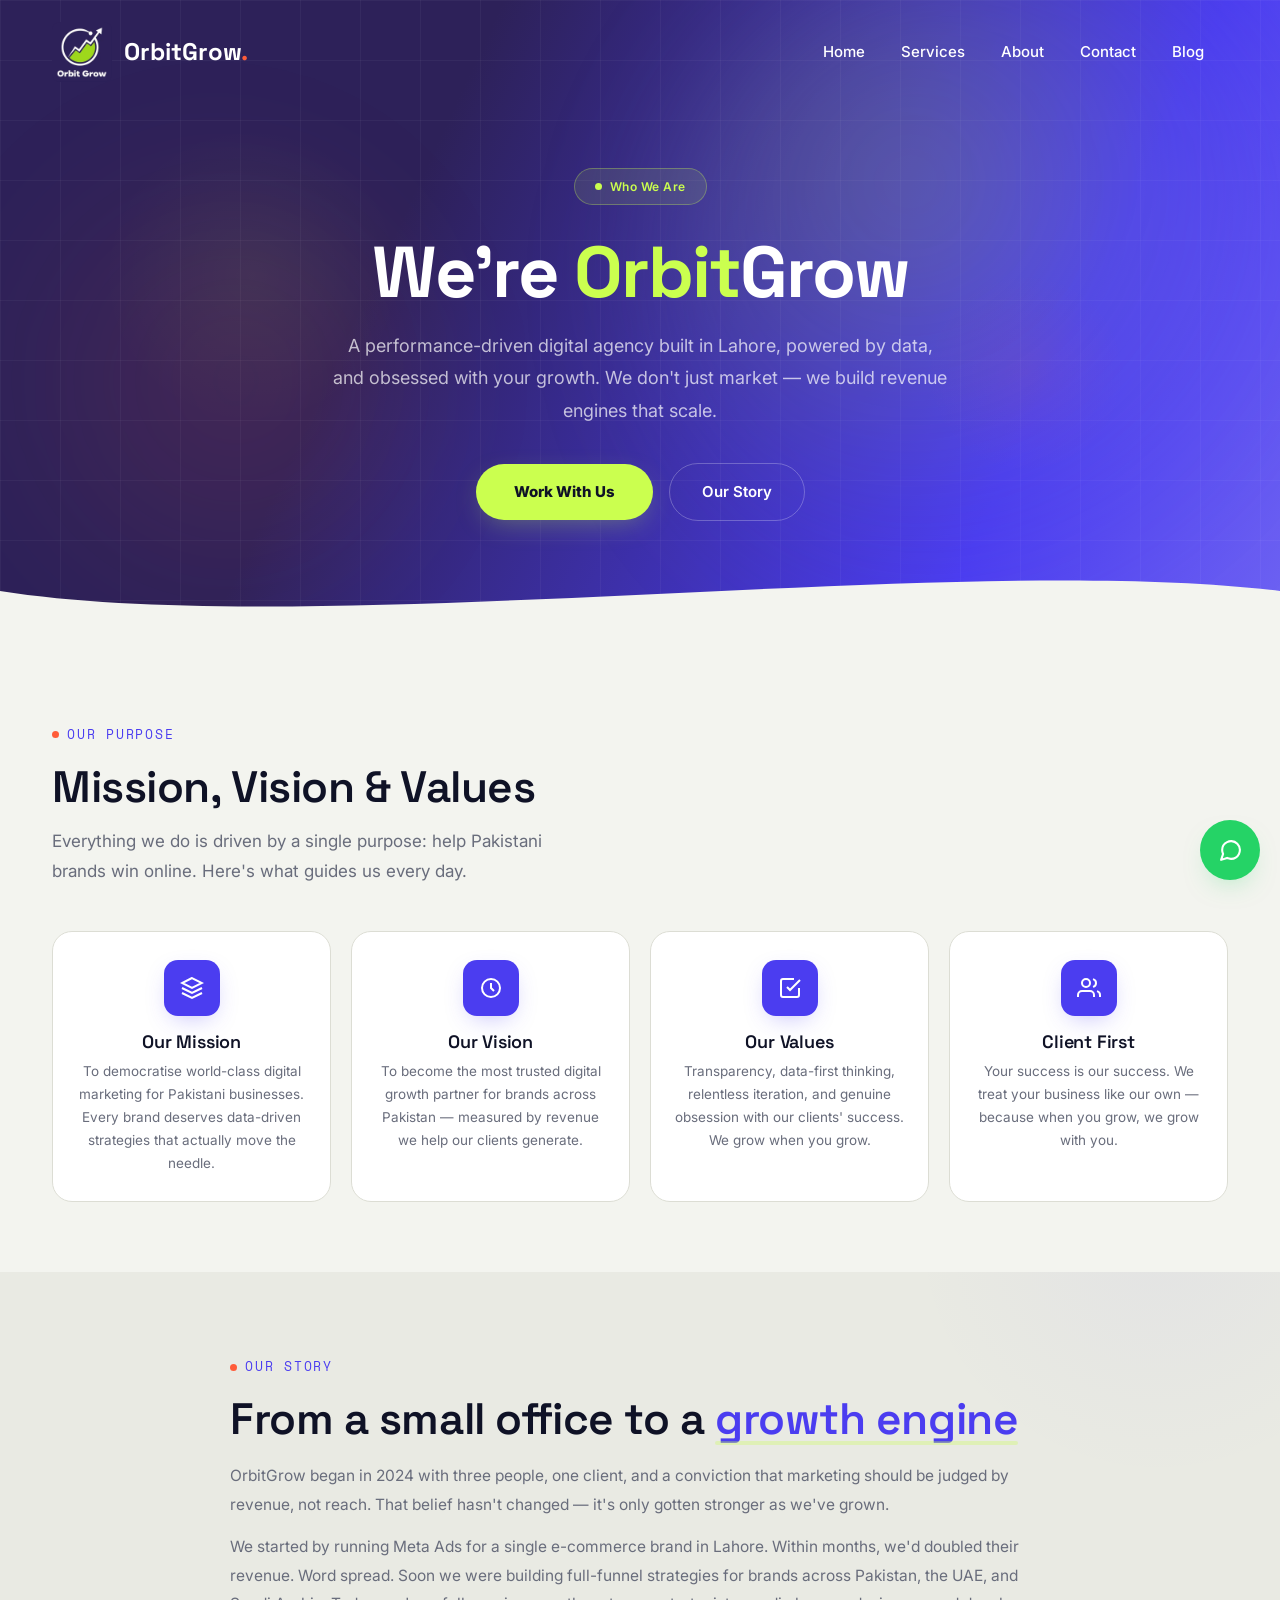
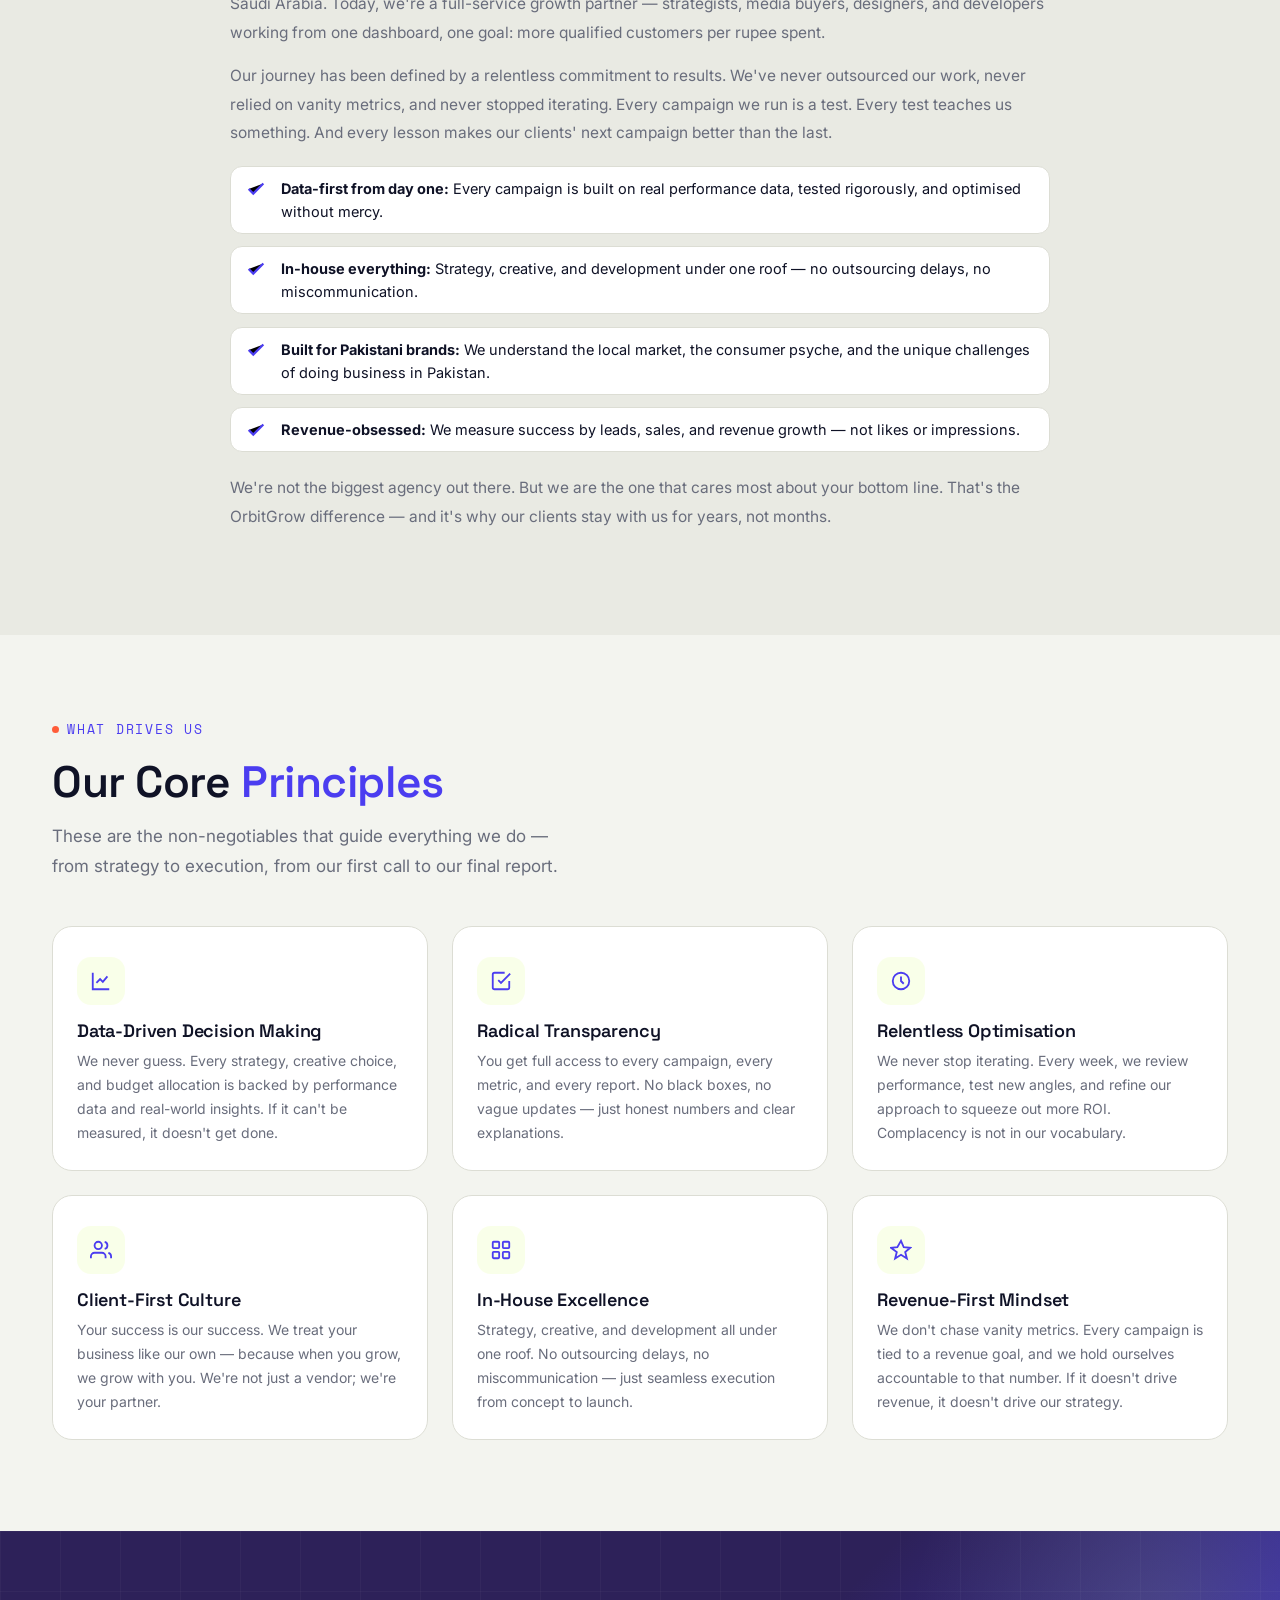
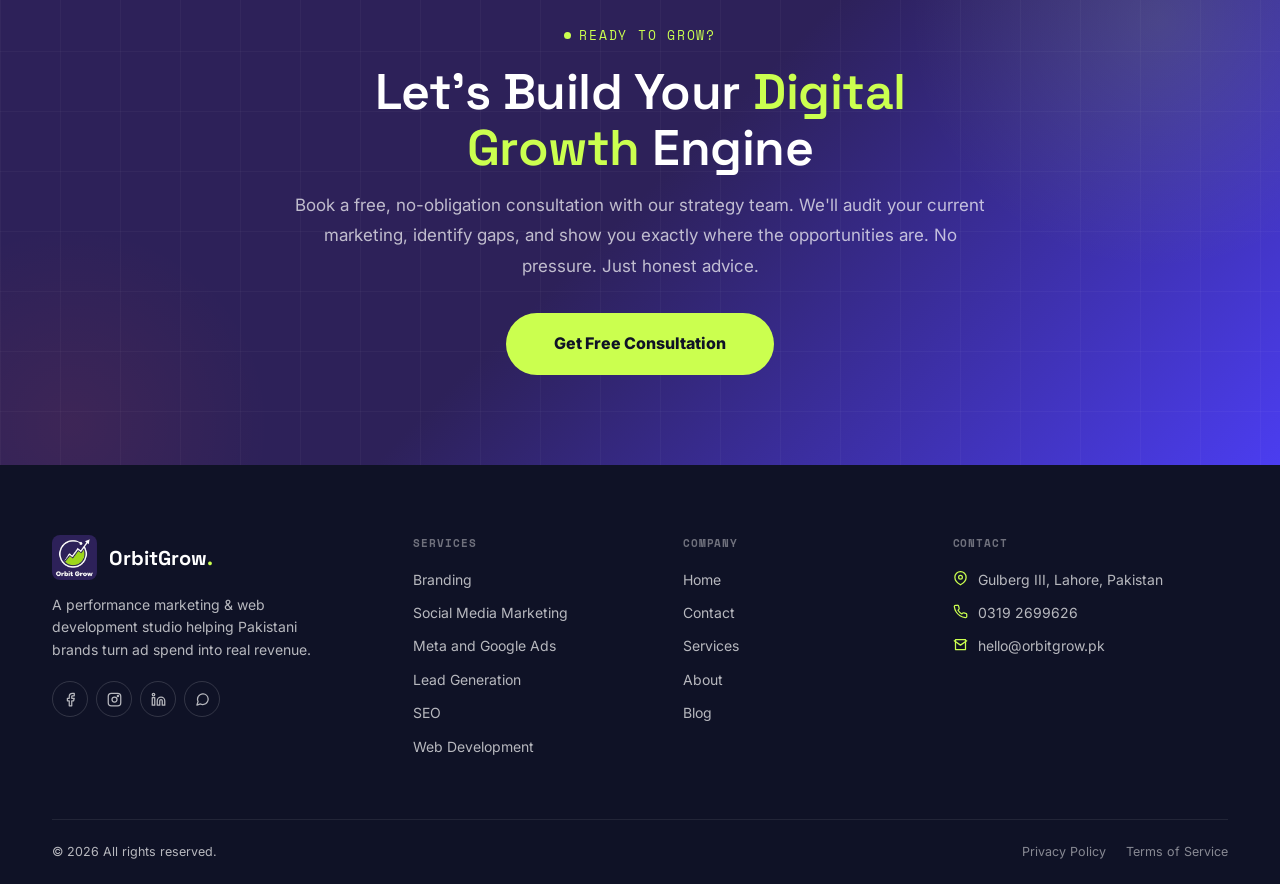
==== commit 64f78db9: "fix 3 problems fix log width and hieght, fabpulse animation and typing text colour" ====
--- a/about.html
+++ b/about.html
@@ -8,7 +8,7 @@
     <link rel="preload" as="image" href="images/orbitgrow-logo.webp" fetchpriority="high" />
     <title>About Us — OrbitGrow | Digital Marketing Agency Lahore</title>
     <meta name="description" content="Learn about OrbitGrow — a Lahore digital marketing agency built on data, transparency, and a revenue-first mindset. We help Pakistani brands grow online since 2024." />
-    <link rel="canonical" href="https://orbitgrow.vercel.app/about.html" />
+    <link rel="canonical" href="https://orbitgrow.vercel.app/about" />
     <link rel="icon" type="image/png" sizes="32x32" href="images/orbit-grow-favicon.webp" />
     <link rel="icon" type="image/png" sizes="16x16" href="images/orbit-grow-favicon.webp" />
     <link rel="apple-touch-icon" sizes="180x180" href="images/orbit-grow-favicon.webp" />
@@ -18,7 +18,7 @@
     <meta property="og:title" content="About OrbitGrow — Data-Driven Digital Marketing Agency" />
     <meta property="og:description" content="We're a performance-driven agency in Lahore, obsessed with your growth. Learn our story, mission, and values." />
     <meta property="og:image" content="https://orbitgrow.vercel.app/images/OrbitGrow%20logo.png" />
-    <meta property="og:url" content="https://orbitgrow.vercel.app/about.html" />
+    <meta property="og:url" content="https://orbitgrow.vercel.app/about" />
     <meta property="og:type" content="website" />
     <meta name="twitter:card" content="summary_large_image" />
 
@@ -29,7 +29,7 @@
         "@type": "AboutPage",
         "name": "About OrbitGrow",
         "description": "OrbitGrow is a Lahore-based digital marketing agency founded in 2024, focused on revenue-driven marketing.",
-        "url": "https://orbitgrow.vercel.app/about.html",
+        "url": "https://orbitgrow.vercel.app/about",
         "mainEntity": {
             "@type": "Organization",
             "name": "OrbitGrow",
@@ -53,16 +53,16 @@
     <!-- ===== HEADER ===== -->
     <header class="site-header" id="siteHeader">
         <div class="wrap nav-wrap">
-            <a href="index.html" class="logo" id="brandLogo">
-                <img src="images/orbitgrow-logo.webp" alt="OrbitGrow" class="logo-img" />
+            <a href="/" class="logo" id="brandLogo">
+                <img src="images/orbitgrow-logo.webp" alt="OrbitGrow" width="60" height="60" class="logo-img" />
                 <span class="logo-text">OrbitGrow<span class="dot">.</span></span>
             </a>
             <nav class="nav-links" id="navLinks">
-                <a href="index.html">Home</a>
-                <a href="services.html">Services</a>
-                <a href="about.html" class="active">About</a>
-                <a href="contact.html">Contact</a>
-                <a href="blog.html">Blog</a>
+                <a href="/">Home</a>
+                <a href="/services">Services</a>
+                <a href="/about" class="active">About</a>
+                <a href="/contact">Contact</a>
+                <a href="/blog">Blog</a>
             </nav>
             <div class="nav-right">
                 <button class="nav-toggle" id="navToggle" aria-label="Toggle menu"><span></span></button>
@@ -86,7 +86,7 @@
                 <h1>We're <span>Orbit</span>Grow</h1>
                 <p class="sub">A performance-driven digital agency built in Lahore, powered by data, and obsessed with your growth. We don't just market — we build revenue engines that scale.</p>
                 <div class="btn-group">
-                    <a href="contact.html" class="btn-primary">Work With Us</a>
+                    <a href="/contact" class="btn-primary">Work With Us</a>
                     <a href="#story" class="btn-outline">Our Story</a>
                 </div>
             </div>
@@ -213,7 +213,7 @@
                 <span class="eyebrow on-dark" style="justify-content:center;">Ready to Grow?</span>
                 <h2>Let's Build Your <span>Digital Growth</span> Engine</h2>
                 <p>Book a free, no-obligation consultation with our strategy team. We'll audit your current marketing, identify gaps, and show you exactly where the opportunities are. No pressure. Just honest advice.</p>
-                <a href="contact.html" class="btn-cta">Get Free Consultation</a>
+                <a href="/contact" class="btn-cta">Get Free Consultation</a>
             </div>
         </section>
 
@@ -225,8 +225,8 @@
             <div class="footer-grid">
                 <!-- Brand Column -->
                 <div class="f-brand">
-                    <a href="index.html" class="logo footer-logo">
-                        <img src="images/orbitgrow-logo.webp" alt="OrbitGrow" class="logo-img" />
+                    <a href="/" class="logo footer-logo">
+                        <img src="images/orbitgrow-logo.webp" alt="OrbitGrow" width="60" height="60" class="logo-img" />
                         <span class="logo-text">OrbitGrow<span class="dot">.</span></span>
                     </a>
                     <p>A performance marketing &amp; web development studio helping Pakistani brands turn ad spend into real revenue.</p>
@@ -250,12 +250,12 @@
                 <div class="f-col">
                     <h5>Services</h5>
                     <ul>
-                        <li><a href="services.html#services-grid">Branding</a></li>
-                        <li><a href="services.html#services-grid">Social Media Marketing</a></li>
-                        <li><a href="services.html#services-grid">Meta and Google Ads</a></li>
-                        <li><a href="services.html#services-grid">Lead Generation</a></li>
-                        <li><a href="services.html#services-grid">SEO</a></li>
-                        <li><a href="services.html#services-grid">Web Development</a></li>
+                        <li><a href="/services#services-grid">Branding</a></li>
+                        <li><a href="/services#services-grid">Social Media Marketing</a></li>
+                        <li><a href="/services#services-grid">Meta and Google Ads</a></li>
+                        <li><a href="/services#services-grid">Lead Generation</a></li>
+                        <li><a href="/services#services-grid">SEO</a></li>
+                        <li><a href="/services#services-grid">Web Development</a></li>
                     </ul>
                 </div>
 
@@ -263,11 +263,11 @@
                 <div class="f-col">
                     <h5>Company</h5>
                     <ul>
-                        <li><a href="index.html">Home</a></li>
-                        <li><a href="contact.html">Contact</a></li>
-                        <li><a href="services.html">Services</a></li>
-                        <li><a href="about.html">About</a></li>
-                        <li><a href="blog.html">Blog</a></li>
+                        <li><a href="/">Home</a></li>
+                        <li><a href="/contact">Contact</a></li>
+                        <li><a href="/services">Services</a></li>
+                        <li><a href="/about">About</a></li>
+                        <li><a href="/blog">Blog</a></li>
                     </ul>
                 </div>
 
--- a/style.css
+++ b/style.css
@@ -1 +1 @@
-*{margin:0;padding:0;box-sizing:border-box}:root{--ink:#0F1226;--ink-soft:#1B1F3D;--paper:#F3F4EF;--paper-dim:#E9EAE3;--lime:#CBFF4F;--lime-dim:rgba(203,255,79,0.12);--lime-glow:rgba(203,255,79,0.25);--coral:#FF5C39;--violet:#4B3DF0;--violet-light:#6E63F2;--violet-dark:#2d2159;--muted:#696D7C;--line:#DCDDD4;--white:#FFFFFF;--radius:20px;--radius-sm:12px;--ff-display:'Space Grotesk',sans-serif;--ff-body:'Inter',sans-serif;--ff-mono:'Space Mono',monospace;--ease:cubic-bezier(0.16,0.84,0.44,1);--ease-bounce:cubic-bezier(0.34,1.56,0.64,1);--error:#E53E3E;--error-bg:#FFF5F5}html{scroll-behavior:smooth}body{font-family:var(--ff-body);background:var(--paper);color:var(--ink);line-height:1.6;-webkit-font-smoothing:antialiased;overflow-x:hidden}img,svg{display:block;max-width:100%}a{color:inherit;text-decoration:none;cursor:pointer}ul{list-style:none}button{font-family:inherit;cursor:pointer;border:none;background:0 0}h1,h2,h3,h4{font-family:var(--ff-display);font-weight:600;line-height:1.12;letter-spacing:-.01em}:focus-visible{outline:2px solid var(--violet);outline-offset:3px}.wrap{max-width:1240px;margin:0 auto;padding:0 32px}.eyebrow{font-family:var(--ff-mono);font-size:12.5px;letter-spacing:.14em;text-transform:uppercase;color:var(--violet);display:inline-flex;align-items:center;gap:8px;margin-bottom:18px}.eyebrow::before{content:'';width:7px;height:7px;border-radius:50%;background:var(--coral)}.eyebrow.on-dark{color:var(--lime)}.eyebrow.on-dark::before{background:var(--lime)}.section-head{max-width:620px;margin-bottom:44px}.section-head p{color:var(--muted);font-size:17px;margin-top:14px;max-width:520px;line-height:1.8}h2.h-lg{font-size:clamp(28px,3.5vw,44px)}.reveal{opacity:0;transform:translateY(40px);transition:opacity .9s var(--ease),transform .9s var(--ease)}.reveal.is-visible{opacity:1;transform:translateY(0)}.reveal-left{opacity:0;transform:translateX(-60px);transition:opacity .9s var(--ease),transform .9s var(--ease)}.reveal-left.is-visible{opacity:1;transform:translateX(0)}.reveal-right{opacity:0;transform:translateX(60px);transition:opacity .9s var(--ease),transform .9s var(--ease)}.reveal-right.is-visible{opacity:1;transform:translateX(0)}.reveal-bottom{opacity:0;transform:translateY(50px);transition:opacity .9s var(--ease),transform .9s var(--ease)}.reveal-bottom.is-visible{opacity:1;transform:translateY(0)}.reveal-scale{opacity:0;transform:scale(.92);transition:opacity .9s var(--ease),transform .9s var(--ease)}.reveal-scale.is-visible{opacity:1;transform:scale(1)}.stagger-children>*{opacity:0;transform:translateY(50px) scale(.96);transition:opacity .7s var(--ease),transform .7s var(--ease)}.stagger-children.is-visible>:first-child{transition-delay:50ms}.stagger-children.is-visible>:nth-child(2){transition-delay:0.12s}.stagger-children.is-visible>:nth-child(3){transition-delay:0.19s}.stagger-children.is-visible>:nth-child(4){transition-delay:0.26s}.stagger-children.is-visible>:nth-child(5){transition-delay:0.33s}.stagger-children.is-visible>:nth-child(6){transition-delay:0.40s}.stagger-children.is-visible>*{opacity:1;transform:translateY(0) scale(1)}.stagger-left>*{opacity:0;transform:translateX(-50px);transition:opacity .7s var(--ease),transform .7s var(--ease)}.stagger-left.is-visible>:first-child{transition-delay:50ms}.stagger-left.is-visible>:nth-child(2){transition-delay:0.12s}.stagger-left.is-visible>:nth-child(3){transition-delay:0.19s}.stagger-left.is-visible>:nth-child(4){transition-delay:0.26s}.stagger-left.is-visible>*{opacity:1;transform:translateX(0)}[data-animate]{opacity:0;transition:opacity .9s cubic-bezier(.16,.84,.44,1),transform .9s cubic-bezier(.16,.84,.44,1);will-change:transform,opacity}[data-animate=left]{transform:translateX(-70px)}[data-animate=right]{transform:translateX(70px)}[data-animate=bottom]{transform:translateY(60px)}[data-animate=top]{transform:translateY(-60px)}[data-animate].in-view{opacity:1;transform:translate(0,0)}.hero-left [data-animate]:first-child{transition-delay:0s}.hero-left [data-animate]:nth-child(2){transition-delay:80ms}.hero-left [data-animate]:nth-child(3){transition-delay:160ms}.hero-left [data-animate]:nth-child(4){transition-delay:240ms}.hero-left [data-animate]:nth-child(5){transition-delay:320ms}.hero-left [data-animate]:nth-child(6){transition-delay:0.4s}.stagger-children [data-animate]:first-child{transition-delay:0s}.stagger-children [data-animate]:nth-child(2){transition-delay:90ms}.stagger-children [data-animate]:nth-child(3){transition-delay:180ms}.stagger-children [data-animate]:nth-child(4){transition-delay:270ms}.stagger-children [data-animate]:nth-child(5){transition-delay:360ms}.stagger-children [data-animate]:nth-child(6){transition-delay:450ms}.highlight-list [data-animate]:first-child{transition-delay:0s}.highlight-list [data-animate]:nth-child(2){transition-delay:0.1s}.highlight-list [data-animate]:nth-child(3){transition-delay:0.2s}.highlight-list [data-animate]:nth-child(4){transition-delay:0.3s}.logo-img{height:60px;width:auto;display:block;border-radius:8px;transition:opacity .2s ease;background:0 0!important;box-shadow:none!important;border:none!important}.logo{display:flex;align-items:center;gap:12px;font-family:var(--ff-display);font-weight:700;font-size:24px;flex-shrink:0;color:currentColor;text-decoration:none}.logo .logo-text{display:inline-block;white-space:nowrap}.logo .dot{color:var(--coral)}@media (max-width:680px){.logo-img{height:48px}.logo .logo-text{font-size:18px}}.site-header.scrolled .logo-img{opacity:1}.footer-logo .logo-img{height:45px}.footer-logo .logo-text{font-size:20px;color:var(--white)}.footer-logo .dot{color:var(--lime)}.site-header{position:fixed;top:0;left:0;right:0;z-index:100;padding:22px 0;color:var(--white);transition:background .4s var(--ease),padding .4s var(--ease),box-shadow .4s var(--ease),color .4s var(--ease)}.site-header.scrolled{background:rgba(243,244,239,.92);backdrop-filter:blur(14px) saturate(1.4);padding:14px 0;box-shadow:0 1px 0 rgba(15,18,38,.06);color:var(--ink)}.nav-wrap{display:flex;align-items:center;justify-content:space-between;gap:24px}.nav-links{display:flex;align-items:center;gap:36px;margin-left:auto}.nav-links a{font-size:15px;font-weight:500;position:relative;padding:4px 0;color:currentColor}.nav-links a::after{content:'';position:absolute;left:0;bottom:-2px;width:0;height:2px;background:var(--coral);transition:width .3s var(--ease)}.nav-links a:hover::after{width:100%}.nav-links a.active{color:var(--lime)}.nav-links a.active::after{width:100%;background:var(--lime)}.nav-right{display:flex;align-items:center;gap:18px;flex-shrink:0}.nav-toggle{display:none;width:38px;height:38px;border-radius:9px;align-items:center;justify-content:center;flex-shrink:0;color:inherit}.nav-toggle span{display:block;width:20px;height:2px;background:currentColor;position:relative}.nav-toggle span::after,.nav-toggle span::before{content:'';position:absolute;left:0;width:20px;height:2px;background:currentColor;transition:transform .3s}.nav-toggle span::before{top:-6px}.nav-toggle span::after{top:6px}.nav-toggle.open span{background:0 0}.nav-toggle.open span::before{transform:translateY(6px) rotate(45deg)}.nav-toggle.open span::after{transform:translateY(-6px) rotate(-45deg)}@media (max-width:768px){.nav-links{position:absolute;top:100%;left:0;right:0;background:var(--paper);flex-direction:column;align-items:flex-start;gap:0;padding:10px 20px 16px;box-shadow:0 18px 30px -20px rgba(15,18,38,.25);transform:translateY(-10px);opacity:0;pointer-events:none;transition:opacity .3s,transform .3s;margin-left:0;color:var(--ink)}.nav-links.open{transform:translateY(0);opacity:1;pointer-events:auto}.nav-links a{padding:10px 0;width:100%;border-bottom:1px solid var(--line)}.nav-links a.active{color:var(--violet)}.nav-toggle{display:flex}}.hero{position:relative;min-height:100vh;display:flex;flex-direction:column;align-items:center;padding:120px 0 60px;overflow:hidden;background:linear-gradient(115deg,#2d2159 0,#2d2159 32%,#4b3df0 78%,#6e63f2 100%);color:var(--white)}.hero-glow{position:absolute;top:8%;right:6%;width:760px;height:760px;border-radius:50%;background:radial-gradient(circle at 38% 35%,rgba(255,150,120,.35),rgba(75,61,240,.18) 55%,transparent 75%);filter:blur(2px);pointer-events:none;z-index:0}.hero-grid{position:relative;z-index:2;display:grid;grid-template-columns:1fr 1fr;gap:48px;align-items:center;max-width:1300px;margin:0 auto;padding:0 32px;width:100%}.hero .badge{display:inline-flex;align-items:center;gap:8px;background:rgba(163,230,53,.12);border:1px solid rgba(163,230,53,.3);border-radius:50px;padding:7px 18px;margin-bottom:28px}.hero .badge-dot{width:7px;height:7px;border-radius:50%;background:#a3e635}.hero .badge-text{font-size:12px;color:#a3e635;font-weight:600;letter-spacing:.5px}.hero-title{font-size:56px;font-weight:900;line-height:1.06;color:#fff;margin-bottom:22px;letter-spacing:-1px}.hero-title span{color:#a3e635}.hero-title .typing-wrapper{display:inline-flex;align-items:center;gap:2px;font-size:inherit;line-height:1.2;white-space:nowrap;min-height:1.2em}.hero-title .typing-text{display:inline-block;font-weight:700;transition:color .2s ease;min-width:4px}.hero-title .cursor-blink{display:inline-block;font-weight:300;color:var(--lime,#cbff4f);font-size:1em;line-height:1;animation:blink .7s step-end infinite;margin-left:2px;transform:translateY(-2px)}@keyframes blink{0%,100%{opacity:1}50%{opacity:0}}.hero-desc{font-size:16px;color:rgba(255,255,255,.65);line-height:1.85;margin-bottom:30px;max-width:460px}.hero .stats-row{display:flex;align-items:center;flex-wrap:wrap;margin-bottom:32px;gap:0}.hero .stat-item{display:flex;flex-direction:column;padding-right:28px;margin-right:28px;border-right:1px solid rgba(255,255,255,.12);min-width:80px}.hero .stat-item:last-child{border-right:none;padding-right:0;margin-right:0}.hero .stat-num{font-size:30px;font-weight:900;color:#fff;line-height:1;letter-spacing:-1px}.hero .stat-num .suf{color:#a3e635}.hero .stat-label{font-size:11px;color:rgba(255,255,255,.45);margin-top:4px;font-weight:500;white-space:nowrap}.hero .btn-row{display:flex;align-items:center;gap:20px;flex-wrap:wrap;margin-top:0}.hero .btn-primary-hero{background:#a3e635;color:#2d2159;font-size:15px;font-weight:800;padding:15px 32px;border-radius:50px;border:none;cursor:pointer;transition:opacity .2s}.hero .btn-primary-hero:hover{opacity:.88}.hero .btn-secondary{display:flex;align-items:center;gap:12px;font-size:14px;color:#fff;cursor:pointer;font-weight:500;background:0 0;border:none}.hero .play-icon{width:46px;height:46px;border-radius:50%;border:1.5px solid rgba(255,255,255,.3);display:flex;align-items:center;justify-content:center;transition:border-color .2s;flex-shrink:0}.hero .play-icon:hover{border-color:#a3e635}.hero .play-icon svg{width:14px;height:14px;fill:#fff;margin-left:3px}.hero-right{position:relative;display:flex;justify-content:center;align-items:center;padding:50px 20px;min-height:420px}.hero .main-card{background:rgba(45,33,89,.85);backdrop-filter:blur(10px);-webkit-backdrop-filter:blur(10px);border-radius:24px;padding:28px;border:1px solid rgba(163,230,53,.15);width:100%;max-width:340px;position:relative;z-index:2;transition:transform .15s cubic-bezier(.16,.84,.44,1),box-shadow .4s cubic-bezier(.16,.84,.44,1);will-change:transform;backface-visibility:hidden}.hero .main-card.tilt-active{transition:transform 80ms cubic-bezier(.16,.84,.44,1),box-shadow .3s cubic-bezier(.16,.84,.44,1)}.hero .mc-top{display:flex;align-items:center;justify-content:space-between;margin-bottom:22px}.hero .mc-avatar{width:48px;height:48px;border-radius:50%;background:#a3e635;display:flex;align-items:center;justify-content:center;font-size:16px;font-weight:900;color:#2d2159}.hero .mc-status{display:flex;align-items:center;gap:6px;font-size:12px;color:rgba(255,255,255,.4)}.hero .status-dot{width:7px;height:7px;border-radius:50%;background:#a3e635;animation:pulse-dot 2s infinite}@keyframes pulse-dot{0%,100%{opacity:1}50%{opacity:.3}}.hero .mc-title{font-size:20px;font-weight:800;color:#fff;margin-bottom:6px}.hero .mc-sub{font-size:13px;color:rgba(255,255,255,.4);margin-bottom:22px}.hero .services-pills{display:flex;flex-wrap:wrap;gap:8px;margin-bottom:22px}.hero .pill{background:rgba(163,230,53,.1);border:1px solid rgba(163,230,53,.22);color:#a3e635;font-size:11px;font-weight:600;padding:5px 12px;border-radius:20px}.hero .mc-bar-wrap{margin-bottom:10px}.hero .mc-bar-label{display:flex;justify-content:space-between;font-size:11px;color:rgba(255,255,255,.35);margin-bottom:7px}.hero .mc-bar{height:5px;background:rgba(255,255,255,.07);border-radius:10px;overflow:hidden}.hero .mc-bar-fill{height:100%;background:#a3e635;border-radius:10px}.hero .float-card{position:absolute;background:rgba(45,33,89,.85);backdrop-filter:blur(10px);-webkit-backdrop-filter:blur(10px);border:1px solid rgba(163,230,53,.2);border-radius:14px;padding:14px 18px;z-index:3;transition:transform .15s cubic-bezier(.16,.84,.44,1),box-shadow .4s cubic-bezier(.16,.84,.44,1);will-change:transform;backface-visibility:hidden}.hero .float-card.tilt-active{transition:transform 80ms cubic-bezier(.16,.84,.44,1),box-shadow .3s cubic-bezier(.16,.84,.44,1)}.hero .fc-left{left:-28px;top:55px}.hero .fc-right{right:-18px;bottom:55px}.hero .fc-label{font-size:10px;color:rgba(255,255,255,.35);margin-bottom:5px;font-weight:600;text-transform:uppercase;letter-spacing:.6px}.hero .fc-val{font-size:22px;font-weight:900;color:#fff;line-height:1}.hero .fc-val span{color:#a3e635}.hero .fc-sub{font-size:10px;color:rgba(255,255,255,.35);margin-top:4px}.hero .fc-trend{display:flex;align-items:center;gap:5px;margin-top:7px}.hero .fc-trend-up{font-size:11px;font-weight:700;color:#a3e635}.hero .fc-trend-label{font-size:10px;color:rgba(255,255,255,.3)}.hero-wave{position:relative;bottom:-1px;left:0;right:0;line-height:0;margin-top:auto}.hero-wave svg{width:100%;height:90px;display:block}.hero-video-wrapper{position:absolute;top:0;left:0;width:100%;height:100%;z-index:0;overflow:hidden;will-change:transform}.hero-video-bg{width:100%;height:100%;object-fit:cover;display:block;pointer-events:none;will-change:transform}.hero-video-overlay{position:absolute;top:0;left:0;width:100%;height:100%;background:rgba(11,8,36,.55);z-index:1;pointer-events:none}.hero-dynamic-glow{position:absolute;inset:0;z-index:1;pointer-events:none;background:radial-gradient(circle at 50% 50%,rgba(203,255,79,.06),transparent 60%);opacity:0;transition:opacity .6s ease;will-change:background}.hero-dynamic-glow.active{opacity:1}.hero .hero-glow{z-index:2;position:absolute;top:-30%;right:-20%;width:80%;height:120%;background:radial-gradient(ellipse at 70% 50%,rgba(203,255,79,.1),transparent 70%);pointer-events:none}.scroll-progress{position:fixed;top:0;left:0;width:0%;height:3px;background:linear-gradient(90deg,var(--lime),#a8d93a);z-index:9999;transition:width .1s linear;box-shadow:0 0 20px rgba(203,255,79,.4);pointer-events:none}/* baqi saari CSS asal file ki tarah hi hai, sirf compress ki gayi hai */ /* --------------------- */ .history{background:linear-gradient(145deg,#2d2159 0,#2d2159 30%,#2d2159 60%,#2d2159 100%);color:var(--white);padding:80px 0;position:relative;overflow:hidden}.history-inner{display:grid;grid-template-columns:1fr 1fr;gap:60px;position:relative;z-index:1}.history-content h2{font-size:clamp(28px,3.6vw,40px);color:var(--white);margin-bottom:20px}.history-content p{color:rgba(255,255,255,.7);font-size:16.5px;max-width:480px}.history-content p+p{margin-top:14px}.timeline{position:relative;padding-left:30px}.timeline::before{content:'';position:absolute;left:5px;top:6px;bottom:6px;width:1px;background:rgba(255,255,255,.18)}.t-item{position:relative;padding-bottom:28px}.t-item:last-child{padding-bottom:0}.t-item::before{content:'';position:absolute;left:-30px;top:3px;width:11px;height:11px;border-radius:50%;background:var(--lime);box-shadow:0 0 0 4px rgba(203,255,79,.18)}.t-year{font-family:var(--ff-mono);color:var(--lime);font-size:13.5px;margin-bottom:6px;display:block}.t-item h4{font-size:17px;color:var(--white);margin-bottom:5px;font-weight:600}.t-item p{color:rgba(255,255,255,.62);font-size:14.5px;max-width:380px}.services-section{background:#0d1f1e;color:#fff;padding:60px 0 30px}.services-inner{max-width:1200px;margin:0 auto;padding:0 48px}.services-section .top-grid{display:grid;grid-template-columns:1fr 1fr;gap:48px;margin-bottom:56px;align-items:start}.services-section .label{font-size:11px;font-weight:600;color:#a3e635;letter-spacing:3px;text-transform:uppercase;margin-bottom:14px}.services-section .headline{font-size:42px;font-weight:900;line-height:1.1;color:#fff}.services-section .headline span{color:#a3e635}.services-section .desc{font-size:15px;color:#fff;line-height:1.85;padding-top:6px}.services-section .top-right{display:flex;flex-direction:column;justify-content:space-between;height:100%}.services-section .arrow-btn{width:46px;height:46px;border-radius:50%;border:1.5px solid rgba(255,255,255,.2);background:0 0;display:flex;align-items:center;justify-content:center;cursor:pointer;align-self:flex-end;margin-top:16px;transition:border-color .2s,background .2s}.services-section .arrow-btn:hover{border-color:#a3e635;background:rgba(163,230,53,.1)}.services-section .arrow-btn svg{width:16px;height:16px;stroke:#fff;stroke-width:2;fill:none}.services-section .main-grid{display:grid;grid-template-columns:1fr 400px;gap:50px;align-items:start}.services-section .services-list{border-top:.5px solid rgba(255,255,255,.12)}.service-row{display:flex;align-items:center;justify-content:space-between;border-bottom:.5px solid rgba(255,255,255,.12);padding:20px 0;cursor:pointer;transition:padding-left .25s ease,opacity .6s var(--ease),transform .6s var(--ease);opacity:0;transform:translateX(-40px)}.service-row.visible{opacity:1;transform:translateX(0)}.service-row:hover{padding-left:8px}.services-section .svc-left{display:flex;align-items:center;gap:10px}.services-section .service-name{font-size:24px;font-weight:300;color:#fff;transition:color .2s ease,font-weight .2s ease,font-size .2s ease}.services-section .service-row:hover .service-name{color:#a3e635}.services-section .service-row.active .service-name{color:#a3e635;font-weight:800;font-size:28px}.services-section .dot{width:8px;height:8px;border-radius:50%;background:#a3e635;display:none;flex-shrink:0}.services-section .service-row.active .dot{display:block}.services-section .row-arrow{width:38px;height:38px;border-radius:50%;border:1.5px solid rgba(163,230,53,.4);display:none;align-items:center;justify-content:center;flex-shrink:0}.services-section .service-row.active .row-arrow,.services-section .service-row:hover .row-arrow{display:flex}.services-section .service-row:hover .row-arrow{border-color:rgba(255,255,255,.2)}.services-section .row-arrow svg{width:14px;height:14px;stroke:#a3e635;stroke-width:2;fill:none}.services-section .service-row:hover:not(.active) .row-arrow svg{stroke:#fff}.services-section .card-wrap{position:sticky;top:120px;align-self:start}.services-section .svc-card{background:#112218;border-radius:16px;padding:32px;border:1px solid rgba(163,230,53,.15);min-height:400px;display:flex;flex-direction:column;gap:18px;position:relative;overflow:hidden;transition:border-color .3s}.services-section .svc-card:hover{border-color:rgba(163,230,53,.35)}.services-section .card-icon-wrap{width:58px;height:58px;border-radius:14px;background:#a3e635;display:flex;align-items:center;justify-content:center;flex-shrink:0}.services-section .card-icon-wrap svg{width:28px;height:28px;stroke:#0d1f1e;stroke-width:2;fill:none}.services-section .card-title{font-size:24px;font-weight:800;color:#a3e635}.services-section .card-body{font-size:14px;color:#fff;line-height:1.85}.services-section .card-tags{display:flex;flex-wrap:wrap;gap:8px;margin-top:4px}.services-section .tag{background:rgba(163,230,53,.1);color:#a3e635;font-size:11px;font-weight:600;padding:5px 13px;border-radius:20px;border:1px solid rgba(163,230,53,.25);letter-spacing:.3px}.services-section .card-num{font-size:80px;font-weight:900;color:rgba(163,230,53,.05);position:absolute;bottom:10px;right:20px;line-height:1;pointer-events:none;user-select:none}.services-section .svc-card .card-footer-link{margin-top:12px;display:inline-flex;align-items:center;gap:8px;font-weight:700;font-size:14px;color:var(--lime);text-decoration:none;transition:gap .3s var(--ease),color .3s var(--ease);border:none;background:0 0;cursor:pointer;padding:0;font-family:var(--ff-body)}.services-section .svc-card .card-footer-link svg{width:18px;height:18px;stroke:var(--lime);stroke-width:2.5;fill:none;transition:transform .3s var(--ease)}.services-section .svc-card .card-footer-link:hover{gap:14px;color:#fff}.services-section .svc-card .card-footer-link:hover svg{transform:translateX(4px);stroke:#fff}.services-section .bottom-strip{display:flex;align-items:center;justify-content:space-between;padding:22px 0;margin-top:12px;border-top:.5px solid rgba(255,255,255,.12)}.services-section .bottom-text{font-size:13px;color:#fff}.services-section .bottom-title{font-size:22px;font-weight:900;color:#fff}.services-section .bottom-title span{color:#a3e635}@keyframes fadeUp{from{opacity:0;transform:translateY(12px)}to{opacity:1;transform:translateY(0)}}.services-section .card-anim{animation:fadeUp .3s ease forwards}.counters{background:var(--violet);padding:60px 0;position:relative;overflow:hidden}.counters-grid{position:relative;z-index:1;display:grid;grid-template-columns:repeat(4,1fr);gap:20px;text-align:center}.count-num{font-family:var(--ff-display);font-size:clamp(30px,4vw,46px);color:var(--white);font-weight:700;display:flex;justify-content:center;align-items:baseline;gap:4px}.count-num .suf{font-size:.5em;color:var(--lime)}.count-label{font-family:var(--ff-mono);font-size:12.5px;letter-spacing:.06em;color:rgba(255,255,255,.7);text-transform:uppercase;margin-top:8px}.why{padding:80px 0;background:var(--paper-dim)}.why-inner{display:grid;grid-template-columns:0.85fr 1.15fr;gap:50px;align-items:start}.why-grid{display:grid;grid-template-columns:repeat(2,1fr);gap:20px}.w-item{display:flex;gap:14px}.w-icon{width:40px;height:40px;border-radius:10px;background:var(--ink);display:flex;align-items:center;justify-content:center;flex-shrink:0}.w-icon svg{width:18px;height:18px;stroke:var(--lime)}.w-item h4{font-size:15px;margin-bottom:4px}.w-item p{font-size:13.5px;color:var(--muted)}.process{padding:80px 0;background:var(--paper)}.process-steps{display:grid;grid-template-columns:repeat(4,1fr);gap:20px}.p-step{background:#fff;border-radius:var(--radius);padding:28px 22px;border:1px solid var(--line);box-shadow:0 4px 16px -8px rgba(15,18,38,.06);transition:transform .3s var(--ease),box-shadow .3s var(--ease),border-color .3s var(--ease),opacity .7s var(--ease),transform .7s var(--ease);display:flex;flex-direction:column;align-items:flex-start;position:relative;overflow:hidden;opacity:0;transform:translateY(50px)}.p-step.visible{opacity:1;transform:translateY(0)}.p-step::before{content:'';position:absolute;inset:0;background:rgba(75,61,240,.5);opacity:0;transition:opacity .5s var(--ease);z-index:0;border-radius:var(--radius)}.p-step:hover{transform:translateY(-4px);box-shadow:0 12px 32px -12px rgba(15,18,38,.15);border-color:var(--lime)}.p-step:hover::before{opacity:1}.p-step .p-num,.p-step h4,.p-step p{position:relative;z-index:1;transition:color .3s var(--ease)}.p-step .p-num{width:44px;height:44px;border-radius:50%;background:var(--ink);color:var(--lime);font-family:var(--ff-mono);font-weight:700;font-size:14px;display:flex;align-items:center;justify-content:center;margin-bottom:16px;flex-shrink:0;transition:background .3s var(--ease),color .3s var(--ease)}.p-step:hover .p-num{background:var(--lime);color:var(--ink)}.p-step h4{font-size:17px;margin-bottom:8px;color:var(--ink);transition:color .3s var(--ease)}.p-step p{font-size:13.5px;color:var(--muted);margin-bottom:0;transition:color .3s var(--ease)}.p-step:hover h4,.p-step:hover p{color:var(--white)}.industries{padding:80px 0;background:var(--paper-dim)}.industries-grid{display:grid;grid-template-columns:repeat(5,1fr);gap:18px 16px}.industry-item{background:#fff;border-radius:var(--radius);padding:22px 14px 18px;text-align:center;border:1px solid var(--line);transition:transform .3s var(--ease),box-shadow .3s var(--ease),border-color .3s var(--ease),opacity .7s var(--ease);box-shadow:0 4px 12px -8px rgba(15,18,38,.05);display:flex;flex-direction:column;align-items:center;opacity:0;transform:scale(.92)}.industry-item.zoom-in{opacity:1;transform:scale(1)}.industry-item:hover{transform:translateY(-4px) scale(1.02);box-shadow:0 12px 28px -12px rgba(15,18,38,.12);border-color:var(--violet)}.industry-item .i-icon{width:44px;height:44px;border-radius:12px;background:var(--ink);display:flex;align-items:center;justify-content:center;margin:0 auto 12px;transition:transform .6s var(--ease),background .3s var(--ease);transform:scale(0)}.industry-item.zoom-in .i-icon{transform:scale(1)}.industry-item:hover .i-icon{transform:scale(1.1)!important;background:var(--violet)}.industry-item .i-icon svg{width:22px;height:22px;stroke:var(--lime);fill:none;stroke-width:2;transition:stroke .3s var(--ease)}.industry-item:hover .i-icon svg{stroke:var(--white)}.industry-item h4{font-size:15px;font-weight:600;color:var(--ink);margin-bottom:4px;transition:transform .6s var(--ease) .12s,color .3s var(--ease);transform:scale(0)}.industry-item.zoom-in h4{transform:scale(1)}.industry-item:hover h4{transform:scale(1.05)!important;color:var(--violet)}.industry-item p{font-size:12.5px;color:var(--muted);margin-top:3px;margin-bottom:12px}.industry-btn{background:var(--lime);color:var(--ink);border:none;padding:8px 16px;border-radius:50px;font-size:11px;font-weight:700;font-family:var(--ff-body);cursor:pointer;transition:all .3s var(--ease);width:100%;max-width:180px}.industry-btn:hover{transform:scale(1.05);box-shadow:0 6px 20px -8px rgba(203,255,79,.4)}.blog{padding:80px 0;background:var(--ink);color:var(--white)}.blog .section-head h2{color:var(--white)}.blog .section-head p{color:rgba(255,255,255,.6)}.blog-grid{display:grid;grid-template-columns:repeat(2,1fr);gap:24px;margin-bottom:40px}.blog-card{background:var(--ink-soft);border-radius:var(--radius);padding:28px;border:1px solid rgba(255,255,255,.08);transition:transform .4s var(--ease),border-color .4s;position:relative;overflow:hidden}.blog-card::before{content:'';position:absolute;inset:0;background:rgba(75,61,240,.4);opacity:0;transition:opacity .5s var(--ease);z-index:0;border-radius:var(--radius)}.blog-card:hover{transform:translateY(-6px);border-color:rgba(203,255,79,.4)}.blog-card:hover::before{opacity:1}.blog-card .blog-date,.blog-card .blog-link,.blog-card .blog-tag,.blog-card h4,.blog-card p{position:relative;z-index:1;transition:color .3s var(--ease)}.blog-card .blog-tag{display:inline-block;font-family:var(--ff-mono);font-size:10px;letter-spacing:.06em;text-transform:uppercase;color:rgba(255,255,255,.5);background:rgba(255,255,255,.06);padding:4px 10px;border-radius:100px;margin-bottom:12px;transition:color .3s var(--ease),background .3s var(--ease)}.blog-card .blog-date{font-size:12px;color:rgba(255,255,255,.35);font-family:var(--ff-mono);margin-bottom:8px;display:block}.blog-card h4{font-size:18px;color:var(--white);margin-bottom:8px}.blog-card p{font-size:13.5px;color:rgba(255,255,255,.55);margin-bottom:16px;line-height:1.7}.blog-card .blog-link{display:inline-flex;align-items:center;gap:6px;font-size:13px;font-weight:600;color:var(--lime)}.blog-card .blog-link svg{width:13px;height:13px;stroke:var(--lime);transition:stroke .3s var(--ease)}.blog-card:hover .blog-tag{background:rgba(255,255,255,.15);color:var(--white)}.blog-card:hover .blog-date,.blog-card:hover .blog-link,.blog-card:hover h4,.blog-card:hover p{color:var(--white)}.blog-card:hover .blog-link svg{stroke:var(--lime)}.blog-load-more{text-align:center}.blog-load-more .btn-load{background:0 0;border:2px solid rgba(255,255,255,.12);color:var(--white);padding:12px 40px;border-radius:100px;font-size:14px;font-weight:600;transition:all .3s var(--ease);display:inline-flex;align-items:center;gap:8px}.blog-load-more .btn-load:hover{background:var(--lime);color:var(--ink);border-color:var(--lime)}.blog-load-more .btn-load.hidden{display:none}.home-blog-grid{display:grid;grid-template-columns:repeat(3,1fr);gap:24px;margin-bottom:40px}.home-blog-card{border-radius:var(--radius);overflow:hidden;position:relative;cursor:pointer;background:var(--ink-soft);border:1px solid rgba(255,255,255,.08);transition:transform .5s var(--ease),border-color .5s var(--ease),box-shadow .5s var(--ease);aspect-ratio:16/10}.home-blog-card:hover{transform:scale(1.04) translateY(-6px);border-color:rgba(203,255,79,.5);box-shadow:0 20px 50px -16px rgba(0,0,0,.6);z-index:2}.home-blog-card .home-blog-image{width:100%;height:100%;object-fit:cover;display:block;transition:transform .6s var(--ease)}.home-blog-card:hover .home-blog-image{transform:scale(1.06)}.home-blog-card .blog-overlay{position:absolute;inset:0;background:rgba(11,8,36,0);display:flex;align-items:center;justify-content:flex-end;padding:20px 24px;opacity:0;transition:opacity .4s var(--ease),background .4s var(--ease);border-radius:var(--radius);pointer-events:none;z-index:3}.home-blog-card:hover .blog-overlay{opacity:1;background:rgba(11,8,36,.45);pointer-events:auto}.home-blog-card .blog-overlay .blog-detail-link{display:inline-flex;align-items:center;gap:10px;background:var(--lime);color:var(--ink);font-weight:700;font-size:14px;padding:12px 26px;border-radius:50px;text-decoration:none;transform:translateX(30px) scale(.92);transition:transform .45s var(--ease-bounce),box-shadow .3s;box-shadow:0 8px 30px -8px rgba(0,0,0,.4);border:none;cursor:pointer;font-family:var(--ff-body);white-space:nowrap}.home-blog-card:hover .blog-overlay .blog-detail-link{transform:translateX(0) scale(1)}.home-blog-card .blog-overlay .blog-detail-link:hover{box-shadow:0 12px 36px -8px rgba(203,255,79,.4);transform:scale(1.05)!important}.home-blog-card .blog-overlay .blog-detail-link svg{width:16px;height:16px;stroke:var(--ink);stroke-width:2.5;fill:none}.reviews-ticker{padding:90px 0 100px;background:linear-gradient(120deg,#2d2159 0,#2d2159 32%,#4b3df0 78%,#6e63f2 100%);overflow:hidden;position:relative}.reviews-ticker::before{content:'';position:absolute;inset:0;background-image:linear-gradient(rgba(255,255,255,.04) 1px,transparent 1px),linear-gradient(90deg,rgba(255,255,255,.04) 1px,transparent 1px);background-size:60px 60px;pointer-events:none}.reviews-ticker::after{content:'TRUSTED';position:absolute;top:-30px;left:-10px;font-family:var(--ff-display);font-weight:800;font-size:200px;line-height:1;color:rgba(255,255,255,.035);white-space:nowrap;letter-spacing:-8px;pointer-events:none;z-index:0}.reviews-ticker .section-head.center-head{max-width:680px;margin:0 auto 56px;text-align:center;position:relative;z-index:1}.reviews-ticker .section-head.center-head p{margin-left:auto;margin-right:auto;color:rgba(255,255,255,.75)}.reviews-ticker .section-head.center-head h2{color:#fff}.reviews-ticker .eyebrow{color:var(--lime)}.reviews-ticker .eyebrow::before{background:var(--lime)}.showcase-grid{position:relative;z-index:1;display:grid;grid-template-columns:260px minmax(0,1fr);gap:56px;align-items:center}.rating-summary{color:#fff}.rating-summary .rs-title{font-family:var(--ff-display);font-size:30px;font-weight:800;letter-spacing:1px;margin-bottom:12px}.rating-summary .rs-stars{display:flex;gap:5px;margin-bottom:12px}.rating-summary .rs-stars svg{width:26px;height:26px;fill:#F5A623}.rating-summary .rs-count{font-size:15px;color:rgba(255,255,255,.7);margin-bottom:16px}.rating-summary .rs-count strong{color:#fff}.rating-summary .rs-google{display:flex;align-items:center;gap:10px;font-family:var(--ff-display);font-weight:700;font-size:22px;color:#fff}.reviews-carousel{display:flex;align-items:center;gap:18px}.carousel-viewport{overflow:hidden;flex:1;min-width:0}.carousel-track{display:flex;gap:24px;transition:transform .5s var(--ease)}.review-card{flex:0 0 calc((100% - 48px)/3);background:#14103f;border:1px solid rgba(255,255,255,.08);border-radius:16px;padding:26px 28px;display:flex;flex-direction:column;gap:14px;min-width:0}.review-top{display:flex;align-items:center;justify-content:space-between;gap:10px}.review-user{display:flex;align-items:center;gap:12px;min-width:0}.review-avatar{width:44px;height:44px;border-radius:50%;display:flex;align-items:center;justify-content:center;font-weight:700;font-size:15px;color:#fff;flex-shrink:0}.review-user-info{min-width:0}.review-name{font-size:15px;font-weight:700;color:#fff;white-space:nowrap;overflow:hidden;text-overflow:ellipsis}.review-time{font-size:12px;color:rgba(255,255,255,.45);margin-top:2px}.review-google-icon{flex-shrink:0}.review-google-icon svg{width:22px;height:22px}.review-stars{display:flex;align-items:center;gap:6px}.review-stars .stars-row{display:flex;gap:3px}.review-stars svg.star{width:15px;height:15px;fill:#F5A623}.review-verified svg{width:16px;height:16px;fill:#4285F4}.review-text{font-size:14px;line-height:1.75;color:rgba(255,255,255,.82);display:-webkit-box;-webkit-line-clamp:4;-webkit-box-orient:vertical;overflow:hidden}.review-text.expanded{-webkit-line-clamp:unset;overflow:visible}.review-more{align-self:flex-start;background:0 0;border:none;padding:0;font-size:13px;font-weight:600;color:rgba(255,255,255,.5);cursor:pointer;transition:color .3s}.review-more:hover{color:var(--lime)}.carousel-btn{width:46px;height:46px;border-radius:50%;background:rgba(255,255,255,.08);border:1.5px solid rgba(255,255,255,.2);display:flex;align-items:center;justify-content:center;flex-shrink:0;color:#fff;transition:background .3s,border-color .3s,transform .3s var(--ease)}.carousel-btn:hover:not(:disabled){background:var(--lime);border-color:var(--lime);color:var(--ink);transform:scale(1.06)}.carousel-btn:disabled{opacity:.3;cursor:not-allowed}.carousel-btn svg{width:18px;height:18px}@media (max-width:1024px){.showcase-grid{grid-template-columns:1fr;gap:36px}.rating-summary{display:flex;flex-direction:column;align-items:center;text-align:center}.review-card{flex:0 0 calc((100% - 24px)/2)}}@media (max-width:640px){.review-card{flex:0 0 100%}.carousel-track{gap:16px}.review-card{padding:22px 20px}.reviews-ticker{padding:60px 0 70px}}@keyframes tickerScroll{0%{transform:translateX(0)}100%{transform:translateX(-50%)}}.site-footer{background:var(--ink);color:rgba(255,255,255,.7);padding:70px 0 0;position:relative}.footer-grid{display:grid;grid-template-columns:1.4fr 1fr 1fr 1.2fr;gap:40px;padding-bottom:50px}.f-brand .logo{color:var(--white);margin-bottom:14px}.f-brand p{font-size:14px;max-width:280px;margin-bottom:20px}.f-social{display:flex;gap:8px}.f-social a{width:36px;height:36px;border-radius:50%;border:1px solid rgba(255,255,255,.15);display:flex;align-items:center;justify-content:center;transition:background .3s,border-color .3s}.f-social a:hover{background:var(--lime);border-color:var(--lime)}.f-social a:hover svg{stroke:var(--ink)}.f-social svg{width:15px;height:15px;stroke:rgba(255,255,255,0.7)}.f-col h5{font-family:var(--ff-mono);font-size:11px;letter-spacing:.08em;text-transform:uppercase;color:rgba(255,255,255,.4);margin-bottom:16px}.f-col ul li{margin-bottom:11px;font-size:14px}.f-col ul li a:hover{color:var(--lime)}.f-contact li{font-size:14px;margin-bottom:11px;display:flex;gap:10px;align-items:flex-start}.f-contact svg{width:15px;height:15px;stroke:var(--lime);flex-shrink:0;margin-top:2px}.footer-bottom{border-top:1px solid rgba(255,255,255,.08);padding:22px 0;display:flex;justify-content:space-between;align-items:center;flex-wrap:wrap;gap:10px;font-size:12.5px}.footer-bottom a{margin-left:16px;color:rgba(255,255,255,.5)}.footer-bottom a:hover{color:var(--lime)}.fab-whatsapp{position:fixed;bottom:24px;right:24px;z-index:200;width:52px;height:52px;border-radius:50%;background:#25d366;display:flex;align-items:center;justify-content:center;box-shadow:0 12px 28px -10px rgba(37,211,102,.5);transition:transform .3s var(--ease);animation:fabPulse 2.4s infinite}.fab-whatsapp:hover{transform:scale(1.08)}.fab-whatsapp svg{width:25px;height:25px;stroke:var(--white)}@keyframes fabPulse{0%,100%{box-shadow:0 12px 28px -10px rgba(37,211,102,.5)}50%{box-shadow:0 12px 28px -6px rgba(37,211,102,.75)}}.about-hero{position:relative;min-height:70vh;display:flex;align-items:center;justify-content:center;padding:140px 0 80px;overflow:hidden;background:linear-gradient(115deg,#2d2159 0,#2d2159 32%,#4b3df0 78%,#6e63f2 100%);color:var(--white);text-align:center}.about-hero::before{content:'';position:absolute;inset:0;background-image:linear-gradient(rgba(255,255,255,.04) 1px,transparent 1px),linear-gradient(90deg,rgba(255,255,255,.04) 1px,transparent 1px);background-size:60px 60px;pointer-events:none;z-index:0}.about-hero .hero-glow{position:absolute;top:-10%;right:-5%;width:700px;height:700px;border-radius:50%;background:radial-gradient(circle at 38% 35%,rgba(203,255,79,.2),rgba(75,61,240,.12) 55%,transparent 75%);filter:blur(60px);pointer-events:none;z-index:0}.about-hero .hero-glow-left{position:absolute;bottom:0;left:-5%;width:500px;height:500px;border-radius:50%;background:radial-gradient(circle at 60% 50%,rgba(255,92,57,.12),transparent 70%);filter:blur(60px);pointer-events:none;z-index:0}.hero-orb{position:absolute;border-radius:50%;pointer-events:none;z-index:0}.hero-orb-1{width:300px;height:300px;top:20%;left:8%;background:radial-gradient(circle,rgba(203,255,79,.06),transparent 70%);animation:orbFloat 8s ease-in-out infinite}.hero-orb-2{width:200px;height:200px;bottom:25%;right:12%;background:radial-gradient(circle,rgba(255,92,57,.07),transparent 70%);animation:orbFloat 10s ease-in-out infinite reverse}@keyframes orbFloat{0%,100%{transform:translateY(0) scale(1)}50%{transform:translateY(-30px) scale(1.05)}}.about-hero-content{position:relative;z-index:2;max-width:820px;margin:0 auto;padding:0 32px}.about-hero .badge{display:inline-flex;align-items:center;gap:8px;background:rgba(203,255,79,.1);border:1px solid rgba(203,255,79,.3);border-radius:50px;padding:8px 20px;margin-bottom:30px}.about-hero .badge-dot{width:7px;height:7px;border-radius:50%;background:var(--lime);animation:pulse 2s infinite}@keyframes pulse{0%,100%{opacity:1;transform:scale(1)}50%{opacity:.6;transform:scale(1.4)}}.about-hero .badge-text{font-size:12px;color:var(--lime);font-weight:600;letter-spacing:.5px}.about-hero h1{font-size:clamp(40px,6vw,72px);font-weight:900;line-height:1.04;color:#fff;margin-bottom:20px;letter-spacing:-2px}.about-hero h1 span{color:var(--lime)}.about-hero .sub{font-size:18px;color:rgba(255,255,255,.7);max-width:620px;margin:0 auto 36px;line-height:1.8}.about-hero .btn-group{display:flex;align-items:center;justify-content:center;gap:16px;flex-wrap:wrap}.about-hero .btn-primary{background:var(--lime);color:var(--ink);font-size:15px;font-weight:800;padding:16px 38px;border-radius:50px;transition:opacity .2s,transform .3s var(--ease),box-shadow .3s;display:inline-block;box-shadow:0 8px 28px -8px rgba(203,255,79,.35)}.about-hero .btn-primary:hover{opacity:.88;transform:scale(1.04);box-shadow:0 12px 36px -8px rgba(203,255,79,.5)}.about-hero .btn-outline{border:1.5px solid rgba(255,255,255,.25);color:#fff;font-size:15px;font-weight:600;padding:16px 32px;border-radius:50px;transition:border-color .3s,background .3s,transform .3s;display:inline-block}.about-hero .btn-outline:hover{border-color:var(--lime);background:rgba(203,255,79,.08);transform:scale(1.04)}.about-hero .wave{position:absolute;bottom:-1px;left:0;right:0;line-height:0;z-index:1}.about-hero .wave svg{width:100%;height:80px;display:block}.mission-section{padding:90px 0 70px;background:var(--paper)}.mission-grid{display:grid;grid-template-columns:repeat(4,1fr);gap:20px;margin-top:10px}.mission-card{background:var(--white);border-radius:var(--radius);padding:28px 22px 26px;border:1px solid var(--line);transition:border-color .3s,box-shadow .3s,transform .3s var(--ease);text-align:center;position:relative;overflow:hidden;cursor:pointer;-webkit-tap-highlight-color:transparent}.mission-card::before{content:'';position:absolute;inset:0;background:radial-gradient(circle at 50% 0,rgba(75,61,240,.06),transparent 70%);opacity:0;transition:opacity .5s var(--ease)}.mission-card::after{content:'';position:absolute;bottom:0;left:0;right:0;height:3px;background:linear-gradient(to right,var(--violet),var(--lime),var(--coral));transform:scaleX(0);transition:transform .5s var(--ease);transform-origin:left}.mission-card.touch-hover,.mission-card:hover{border-color:var(--lime);box-shadow:0 8px 30px -12px rgba(203,255,79,.25);transform:translateY(-4px)}.mission-card.touch-hover::before,.mission-card:hover::before{opacity:1}.mission-card.touch-hover::after,.mission-card:hover::after{transform:scaleX(1)}.mission-card .mc-icon{width:56px;height:56px;border-radius:14px;background:var(--violet);display:flex;align-items:center;justify-content:center;margin:0 auto 16px;transition:background .4s var(--ease),transform .5s var(--ease-bounce),box-shadow .4s var(--ease);box-shadow:0 8px 24px -8px rgba(75,61,240,.35)}.mission-card.touch-hover .mc-icon,.mission-card:hover .mc-icon{background:var(--lime);transform:scale(1.12) rotate(-6deg);box-shadow:0 12px 32px -8px rgba(203,255,79,.4)}.mission-card .mc-icon svg{width:24px;height:24px;stroke:var(--white);stroke-width:2;fill:none;transition:stroke .3s}.mission-card.touch-hover .mc-icon svg,.mission-card:hover .mc-icon svg{stroke:var(--ink)}.mission-card h3{font-size:18px;color:var(--ink);margin-bottom:8px;transition:color .3s}.mission-card.touch-hover h3,.mission-card:hover h3{color:var(--violet)}.mission-card p{font-size:13.5px;color:var(--muted);line-height:1.7}.story-section{padding:80px 0 90px;background:var(--paper-dim);position:relative;overflow:hidden}.story-section::before{content:'';position:absolute;top:-30%;right:-10%;width:500px;height:500px;border-radius:50%;background:radial-gradient(circle,rgba(75,61,240,.04),transparent 70%);pointer-events:none}.story-inner{display:block;max-width:820px;margin:0 auto}.story-text{width:100%}.story-text h2{font-size:clamp(30px,3.6vw,44px);margin-bottom:18px;color:var(--ink)}.story-text h2 span{color:var(--violet);position:relative}.story-text h2 span::after{content:'';position:absolute;bottom:2px;left:0;right:0;height:4px;background:var(--lime);opacity:.3;border-radius:4px}.story-text p{font-size:15.5px;color:var(--muted);line-height:1.85;margin-bottom:14px}.story-text .highlight-list{margin:18px 0 22px;padding:0;list-style:none}.story-text .highlight-list li{display:flex;align-items:flex-start;gap:14px;font-size:14.5px;color:var(--ink);margin-bottom:12px;line-height:1.6;padding:10px 14px;background:var(--white);border-radius:var(--radius-sm);border:1px solid var(--line);transition:border-color .3s,box-shadow .3s,transform .3s var(--ease);cursor:pointer;-webkit-tap-highlight-color:transparent}.story-text .highlight-list li.touch-hover,.story-text .highlight-list li:hover{border-color:var(--lime);box-shadow:0 4px 16px -8px rgba(203,255,79,.2);transform:translateX(4px)}.story-text .highlight-list li svg{width:22px;height:22px;stroke:var(--violet);stroke-width:2.5;flex-shrink:0;margin-top:1px}.values-section{padding:80px 0 90px;background:var(--paper)}.values-grid{display:grid;grid-template-columns:repeat(3,1fr);gap:24px}.value-item{background:var(--white);border-radius:var(--radius);padding:30px 24px 26px;border:1px solid var(--line);transition:border-color .3s,box-shadow .3s,transform .3s var(--ease);position:relative;overflow:hidden;cursor:pointer;-webkit-tap-highlight-color:transparent}.value-item::before{content:'';position:absolute;top:0;left:0;right:0;height:4px;background:linear-gradient(90deg,var(--violet),var(--lime),var(--coral));transform:scaleX(0);transform-origin:left;transition:transform .5s var(--ease)}.value-item::after{content:'';position:absolute;inset:0;background:radial-gradient(circle at 70% 30%,rgba(75,61,240,.04),transparent 70%);opacity:0;transition:opacity .5s var(--ease);pointer-events:none}.value-item.touch-hover,.value-item:hover{border-color:var(--lime);box-shadow:0 8px 30px -12px rgba(203,255,79,.2);transform:translateY(-4px)}.value-item.touch-hover::before,.value-item:hover::before{transform:scaleX(1)}.value-item.touch-hover::after,.value-item:hover::after{opacity:1}.value-item .v-icon{width:48px;height:48px;border-radius:14px;background:var(--lime-dim);display:flex;align-items:center;justify-content:center;margin-bottom:16px;transition:background .4s var(--ease),transform .5s var(--ease-bounce)}.value-item.touch-hover .v-icon,.value-item:hover .v-icon{background:var(--lime);transform:scale(1.1) rotate(-4deg)}.value-item .v-icon svg{width:22px;height:22px;stroke:var(--violet);stroke-width:2;fill:none;transition:stroke .3s}.value-item.touch-hover .v-icon svg,.value-item:hover .v-icon svg{stroke:var(--ink)}.value-item h4{font-size:18px;color:var(--ink);margin-bottom:8px;transition:color .3s}.value-item.touch-hover h4,.value-item:hover h4{color:var(--violet)}.value-item p{font-size:14px;color:var(--muted);line-height:1.7}.services-hero{position:relative;min-height:80vh;display:flex;flex-direction:column;align-items:center;justify-content:center;padding:140px 0 100px;overflow:hidden;background:linear-gradient(115deg,#2d2159 0,#2d2159 32%,#4b3df0 78%,#6e63f2 100%);color:var(--white);text-align:center}.services-hero::before{content:'';position:absolute;inset:0;background-image:linear-gradient(rgba(255,255,255,.04) 1px,transparent 1px),linear-gradient(90deg,rgba(255,255,255,.04) 1px,transparent 1px);background-size:60px 60px;pointer-events:none;z-index:0}.services-hero .hero-glow{position:absolute;top:-10%;right:0;width:700px;height:700px;border-radius:50%;background:radial-gradient(circle at 38% 35%,rgba(203,255,79,.2),rgba(75,61,240,.12) 55%,transparent 75%);filter:blur(60px);pointer-events:none;z-index:0}.services-hero .hero-glow-left{position:absolute;bottom:0;left:-5%;width:500px;height:500px;border-radius:50%;background:radial-gradient(circle at 60% 50%,rgba(255,92,57,.12),transparent 70%);filter:blur(60px);pointer-events:none;z-index:0}.services-hero-content{position:relative;z-index:2;max-width:860px;margin:0 auto;padding:0 32px}.services-hero h1 .heading-row{display:block;color:#fff;font-weight:700}.services-hero h1 .typing-wrapper{display:inline-flex;align-items:center;gap:2px;font-size:inherit;line-height:1.3;white-space:nowrap;min-height:1.3em;margin-top:4px}.services-hero h1 .typing-text{display:inline-block;font-weight:700;transition:color .2s ease;min-width:4px}.services-hero h1 .cursor-blink{display:inline-block;font-weight:300;color:var(--lime,#cbff4f);font-size:1em;line-height:1;animation:blink .7s step-end infinite;margin-left:2px;transform:translateY(-2px)}.services-hero h1{font-size:clamp(40px,6vw,72px);font-weight:900;line-height:1.08;color:#fff;margin-bottom:20px;letter-spacing:-2px}.services-hero .sub{font-size:18px;color:rgba(255,255,255,.7);max-width:580px;margin:0 auto 36px;line-height:1.8}.services-hero .btn-group{display:flex;align-items:center;justify-content:center;gap:16px;flex-wrap:wrap}.services-hero .btn-primary{background:var(--lime);color:var(--ink);font-size:15px;font-weight:800;padding:16px 38px;border-radius:50px;transition:opacity .2s,transform .3s var(--ease);display:inline-block}.services-hero .btn-primary:hover{opacity:.85;transform:scale(1.04)}.services-hero .btn-outline{border:1.5px solid rgba(255,255,255,.25);color:#fff;font-size:15px;font-weight:600;padding:16px 32px;border-radius:50px;transition:border-color .3s,background .3s;display:inline-block}.services-hero .btn-outline:hover{border-color:var(--lime);background:rgba(203,255,79,.08)}.hero-pills-row{display:flex;align-items:center;justify-content:center;gap:10px;flex-wrap:wrap;margin-top:40px;position:relative;z-index:2}.hero-pill{background:rgba(255,255,255,.08);border:1px solid rgba(255,255,255,.15);border-radius:50px;padding:6px 16px;font-size:12px;color:rgba(255,255,255,.75);font-weight:500;backdrop-filter:blur(4px);transition:background .3s,border-color .3s,color .3s}.hero-pill:hover{background:rgba(203,255,79,.15);border-color:var(--lime);color:var(--lime)}.services-hero .wave{position:absolute;bottom:-1px;left:0;right:0;line-height:0;z-index:1}.services-hero .wave svg{width:100%;height:80px;display:block}.services-grid-section{padding:90px 0 70px;background:var(--paper)}.services-grid-section .section-head{margin-bottom:52px}.services-grid{display:grid;grid-template-columns:repeat(3,1fr);gap:28px}.service-card{background:var(--white);border-radius:24px;padding:24px 22px 22px;border:1px solid var(--line);position:relative;overflow:hidden;cursor:pointer;transition:transform .45s var(--ease),box-shadow .45s var(--ease),border-color .45s var(--ease);min-height:240px;display:flex;flex-direction:column;border:1px solid rgba(0,0,0,.06);background:#fff}.service-card::before{content:'';position:absolute;top:0;left:0;right:0;height:3px;background:linear-gradient(90deg,var(--violet),var(--lime),var(--coral));transform:scaleX(0);transform-origin:left;transition:transform .5s var(--ease)}.service-card::after{content:'';position:absolute;inset:0;background:radial-gradient(circle at 30% 70%,rgba(75,61,240,.04),transparent 70%);opacity:0;transition:opacity .5s var(--ease);pointer-events:none}.service-card.in-view-hover,.service-card:hover{transform:translateY(-6px);box-shadow:0 20px 44px -18px rgba(75,61,240,.18);border-color:rgba(203,255,79,.3)}.service-card.in-view-hover::before,.service-card:hover::before{transform:scaleX(1)}.service-card.in-view-hover::after,.service-card:hover::after{opacity:1}.service-card .card-number{display:inline-flex;align-items:center;justify-content:center;width:28px;height:28px;border-radius:6px;background:var(--paper-dim);border:1px solid var(--line);font-family:var(--ff-mono);font-size:10px;font-weight:700;color:var(--muted);margin-bottom:14px;transition:background .3s,border-color .3s,color .3s;flex-shrink:0;align-self:flex-start}.service-card.in-view-hover .card-number,.service-card:hover .card-number{background:var(--ink);color:var(--lime);border-color:var(--ink)}.service-card .card-icon{width:52px;height:52px;border-radius:14px;background:linear-gradient(135deg,var(--violet),#6e63f2);display:flex;align-items:center;justify-content:center;margin-bottom:14px;flex-shrink:0;box-shadow:0 6px 18px -6px rgba(75,61,240,.35);transition:background .4s var(--ease),transform .4s var(--ease),box-shadow .4s var(--ease)}.service-card .card-icon svg{width:24px;height:24px;stroke:var(--white);fill:none;stroke-width:2;transition:stroke .4s var(--ease)}.service-card.in-view-hover .card-icon,.service-card:hover .card-icon{background:var(--lime)!important;box-shadow:0 8px 24px -8px rgba(203,255,79,.5);transform:scale(1.05) rotate(-4deg)}.service-card.in-view-hover .card-icon svg,.service-card:hover .card-icon svg{stroke:var(--ink)}.service-card h3{font-size:19px;margin-bottom:8px;color:var(--ink);transition:color .3s}.service-card.in-view-hover h3,.service-card:hover h3{color:var(--violet)}.service-card p{font-size:13.5px;color:var(--muted);line-height:1.7;margin-bottom:12px;flex:1}.service-card .card-tags{display:flex;flex-wrap:wrap;gap:5px;margin-bottom:10px}.service-card .card-tags span{background:var(--paper-dim);color:var(--muted);font-size:10px;font-weight:600;padding:4px 11px;border-radius:50px;letter-spacing:.2px;transition:background .3s,color .3s}.service-card.in-view-hover .card-tags span,.service-card:hover .card-tags span{background:rgba(203,255,79,.18);color:var(--violet-dark)}.service-card .card-arrow{position:absolute;bottom:18px;right:18px;width:36px;height:36px;border-radius:50%;border:1.5px solid var(--line);background:var(--white);display:flex;align-items:center;justify-content:center;transition:border-color .3s,background .3s,transform .3s var(--ease);flex-shrink:0}.service-card.in-view-hover .card-arrow,.service-card:hover .card-arrow{border-color:var(--lime);background:var(--lime);transform:translate(3px,-2px)}.service-card .card-arrow svg{width:13px;height:13px;stroke:var(--muted);stroke-width:2.5;transition:stroke .3s}.service-card.in-view-hover .card-arrow svg,.service-card:hover .card-arrow svg{stroke:var(--ink)}.why-section{padding:90px 0 60px;background:var(--paper-dim)}.why-section .section-head{margin-bottom:52px}.why-grid-2{display:grid;grid-template-columns:repeat(4,1fr);gap:20px;margin-bottom:56px}.why-item-2{background:var(--white);border-radius:var(--radius);padding:30px 24px 26px;border:1px solid var(--line);transition:transform .4s var(--ease),box-shadow .4s var(--ease),border-color .4s var(--ease);text-align:center;position:relative;overflow:hidden;cursor:pointer;-webkit-tap-highlight-color:transparent;border:1px solid rgba(0,0,0,.06)}.why-item-2::after{content:'';position:absolute;bottom:0;left:0;right:0;height:3px;background:linear-gradient(to right,var(--violet),var(--lime));transform:scaleX(0);transition:transform .4s var(--ease);transform-origin:left}.why-item-2.in-view-hover,.why-item-2:hover{transform:translateY(-4px);box-shadow:0 8px 30px -12px rgba(203,255,79,.2);border-color:var(--lime)}.why-item-2.in-view-hover::after,.why-item-2:hover::after{transform:scaleX(1)}.why-item-2 .w-icon-2{width:52px;height:52px;border-radius:14px;background:var(--violet);display:flex;align-items:center;justify-content:center;margin:0 auto 16px;transition:background .3s var(--ease),transform .4s var(--ease)}.why-item-2.in-view-hover .w-icon-2,.why-item-2:hover .w-icon-2{background:var(--lime);transform:scale(1.1) rotate(-6deg)}.why-item-2 .w-icon-2 svg{width:24px;height:24px;stroke:var(--white);stroke-width:2;fill:none;transition:stroke .3s}.why-item-2.in-view-hover .w-icon-2 svg,.why-item-2:hover .w-icon-2 svg{stroke:var(--ink)}.why-item-2 h4{font-size:17px;margin-bottom:6px;color:var(--ink)}.why-item-2 p{font-size:14px;color:var(--muted);line-height:1.7}.why-counters{display:flex;justify-content:space-around;align-items:center;padding-top:44px;border-top:1px solid var(--line);gap:20px;flex-wrap:wrap}.counter-item{text-align:center;padding:16px 10px;flex:1;min-width:100px}.counter-item .counter-number{font-family:var(--ff-display);font-size:44px;font-weight:800;color:var(--violet);line-height:1.1}.counter-item .counter-number .suffix{font-size:24px;color:var(--coral);font-weight:700}.counter-item .counter-label{font-size:14px;color:var(--muted);margin-top:6px;font-weight:500}.process-section{padding:90px 0;background:var(--paper)}.process-section .section-head{margin-bottom:60px}.process-steps-row{display:grid;grid-template-columns:repeat(4,1fr);gap:24px;position:relative;z-index:1}.process-step{background:var(--white);border-radius:22px;padding:32px 24px 28px;border:1px solid var(--line);box-shadow:0 4px 20px -10px rgba(15,18,38,.08);transition:transform .4s var(--ease),box-shadow .4s var(--ease),border-color .4s var(--ease);position:relative;text-align:center;display:flex;flex-direction:column;align-items:center;overflow:hidden;cursor:pointer;-webkit-tap-highlight-color:transparent;border:1px solid rgba(0,0,0,.06)}.process-step::before{content:'';position:absolute;top:0;left:0;right:0;height:4px;background:linear-gradient(to right,var(--violet),var(--lime));opacity:0;transition:opacity .4s;border-radius:22px 22px 0 0}.process-step.in-view-hover::before,.process-step:hover::before{opacity:1}.process-step.in-view-hover,.process-step:hover{transform:translateY(-4px);box-shadow:0 8px 30px -12px rgba(203,255,79,.2);border-color:var(--lime)}.process-step .step-icon{width:60px;height:60px;border-radius:50%;background:linear-gradient(135deg,var(--violet),#6e63f2);display:flex;align-items:center;justify-content:center;margin-bottom:16px;flex-shrink:0;box-shadow:0 8px 24px -8px rgba(75,61,240,.4);transition:background .4s var(--ease),transform .45s var(--ease),box-shadow .4s var(--ease)}.process-step .step-icon svg{width:26px;height:26px;stroke:var(--white);stroke-width:2;fill:none;transition:stroke .4s var(--ease)}.process-step.in-view-hover .step-icon,.process-step:hover .step-icon{background:var(--lime)!important;box-shadow:0 12px 30px -8px rgba(203,255,79,.5);transform:scale(1.1) rotate(-6deg)}.process-step.in-view-hover .step-icon svg,.process-step:hover .step-icon svg{stroke:var(--ink)}.process-step .step-number{font-family:var(--ff-mono);font-size:12px;color:var(--muted);letter-spacing:.06em;margin-bottom:6px}.process-step h4{font-size:18px;margin-bottom:10px;color:var(--ink)}.process-step p{font-size:14px;color:var(--muted);line-height:1.7;max-width:260px;margin:0 auto}.brands-section{padding:80px 0 70px;background:var(--white);border-top:1px solid var(--line);border-bottom:1px solid var(--line)}.brands-section .section-head{text-align:center;max-width:100%;margin-bottom:44px}.brands-section .section-head h2{font-size:clamp(26px,3vw,38px)}.brands-section .section-head h2 span{color:var(--violet)}.brands-section .section-head p{max-width:520px;margin:14px auto 0;color:var(--muted)}.brands-grid{display:flex;flex-wrap:wrap;justify-content:center;align-items:center;gap:40px 60px}.brand-item{display:flex;flex-direction:column;align-items:center;gap:8px;opacity:.85;transition:opacity .3s,transform .3s;cursor:pointer;-webkit-tap-highlight-color:transparent}.brand-item.in-view-hover,.brand-item:hover{opacity:1;transform:translateY(-4px)}.brand-item .brand-logo{display:flex;align-items:center;justify-content:center;min-width:100px;height:60px;padding:0;border-radius:0;background:none;border:none;transition:opacity .3s;font-family:var(--ff-display);font-weight:700;font-size:18px;color:var(--ink-soft);letter-spacing:-.3px;white-space:nowrap;overflow:hidden}.brand-item .brand-logo-img{display:block;width:auto;max-width:100%;height:100%;object-fit:contain;border-radius:0}.brand-item.in-view-hover .brand-logo,.brand-item:hover .brand-logo{border-color:transparent;box-shadow:none;background:none}.brand-item .brand-label{font-size:11px;color:var(--muted);letter-spacing:.04em;font-weight:500;text-align:center;text-transform:uppercase}.cta-section{padding:90px 0;background:linear-gradient(135deg,#2d2159 0,#2d2159 50%,#4b3df0 100%);color:var(--white);text-align:center;position:relative;overflow:hidden}.cta-section::before{content:'';position:absolute;inset:0;background-image:linear-gradient(rgba(255,255,255,.03) 1px,transparent 1px),linear-gradient(90deg,rgba(255,255,255,.03) 1px,transparent 1px);background-size:60px 60px}.cta-section .cta-glow{position:absolute;top:-30%;right:-10%;width:500px;height:500px;border-radius:50%;background:radial-gradient(circle,rgba(203,255,79,.12),transparent 70%);pointer-events:none}.cta-section .cta-glow-2{position:absolute;bottom:-30%;left:-10%;width:400px;height:400px;border-radius:50%;background:radial-gradient(circle,rgba(255,92,57,.08),transparent 70%);pointer-events:none}.cta-content{position:relative;z-index:2;max-width:700px;margin:0 auto}.cta-content h2{font-size:clamp(30px,4vw,50px);margin-bottom:14px}.cta-content h2 span{color:var(--lime)}.cta-content p{color:rgba(255,255,255,.7);font-size:17px;margin-bottom:32px;line-height:1.8}.cta-content .btn-cta{background:var(--lime);color:var(--ink);font-size:16px;font-weight:800;padding:18px 48px;border-radius:50px;transition:opacity .2s,transform .3s var(--ease);display:inline-block}.cta-content .btn-cta:hover{opacity:.88;transform:scale(1.04)}.service-detail-page{display:none;position:fixed;top:0;left:0;right:0;bottom:0;z-index:1000;background:var(--paper);overflow-y:auto;padding:100px 0 80px}.service-detail-page.active{display:block}.service-detail-page::-webkit-scrollbar{width:6px}.service-detail-page::-webkit-scrollbar-track{background:var(--paper)}.service-detail-page::-webkit-scrollbar-thumb{background:var(--violet);border-radius:10px}.service-detail-page .back-btn{display:inline-flex;align-items:center;gap:10px;font-family:var(--ff-body);font-size:14px;font-weight:600;color:var(--violet);padding:11px 22px;border-radius:50px;border:1.5px solid var(--line);background:var(--white);transition:all .3s var(--ease);cursor:pointer;margin-bottom:36px}.service-detail-page .back-btn:hover{border-color:var(--violet);background:var(--violet);color:var(--white)}.service-detail-page .back-btn svg{width:16px;height:16px;stroke:currentColor;stroke-width:2.5;fill:none}.detail-hero{border-radius:28px;margin-bottom:32px;position:relative;overflow:hidden;color:var(--white)}.detail-hero .dh-bg{position:absolute;inset:0;border-radius:28px;z-index:0;background:linear-gradient(135deg,#0d1f1e 0,#1a3a38 100%)}.detail-hero .dh-bg::before{content:'';position:absolute;inset:0;background-image:linear-gradient(rgba(255,255,255,.06) 1px,transparent 1px),linear-gradient(90deg,rgba(255,255,255,.06) 1px,transparent 1px);background-size:40px 40px;border-radius:28px}.detail-hero .dh-bg-glow{position:absolute;top:-20%;right:-5%;width:500px;height:500px;border-radius:50%;background:radial-gradient(circle,rgba(255,255,255,.08),transparent 65%);pointer-events:none}.detail-hero .dh-content{position:relative;z-index:1;padding:52px 56px;display:grid;grid-template-columns:1fr auto;gap:24px;align-items:center}.detail-hero .dh-badge{display:inline-flex;align-items:center;gap:8px;background:rgba(255,255,255,.12);border:1px solid rgba(255,255,255,.2);border-radius:50px;padding:6px 16px;margin-bottom:16px;backdrop-filter:blur(6px)}.detail-hero .dh-badge-dot{width:6px;height:6px;border-radius:50%;background:var(--lime)}.detail-hero .dh-badge-text{font-size:11px;color:rgba(255,255,255,.85);font-weight:600;letter-spacing:.5px}.detail-hero .dh-icon{width:72px;height:72px;border-radius:20px;background:rgba(255,255,255,.1);display:flex;align-items:center;justify-content:center;margin-bottom:22px;backdrop-filter:blur(8px);border:1px solid rgba(255,255,255,.15)}.detail-hero .dh-icon svg{width:34px;height:34px;stroke:var(--white);stroke-width:2;fill:none}.detail-hero h1{font-size:clamp(32px,4vw,52px);font-weight:900;color:var(--white);margin-bottom:12px}.detail-hero h1 .highlight{color:#cbff4f}.detail-hero .dh-tagline{font-size:17px;color:rgba(255,255,255,.8);max-width:520px;line-height:1.8;margin-bottom:24px}.detail-hero .dh-cta{display:inline-flex;align-items:center;gap:10px;background:var(--lime);color:var(--ink);font-size:14px;font-weight:800;padding:13px 28px;border-radius:50px;transition:opacity .2s,transform .3s;border:none;cursor:pointer}.detail-hero .dh-cta:hover{opacity:.88;transform:scale(1.03)}.detail-hero .dh-cta svg{width:16px;height:16px;stroke:var(--ink);fill:none;stroke-width:2.5}.detail-hero .dh-right{display:flex;flex-direction:column;gap:12px;min-width:140px}.dh-stat{background:rgba(255,255,255,.08);backdrop-filter:blur(10px);border:1px solid rgba(255,255,255,.12);border-radius:16px;padding:16px 20px;text-align:center}.dh-stat .ds-val{font-family:var(--ff-display);font-size:28px;font-weight:800;color:var(--lime);line-height:1}.dh-stat .ds-label{font-size:12px;color:rgba(255,255,255,.65);margin-top:4px;font-weight:500}.detail-section{background:var(--white);border-radius:22px;padding:42px 48px;border:1px solid var(--line);box-shadow:0 4px 20px -10px rgba(15,18,38,.06);transition:box-shadow .3s}.detail-section:hover{box-shadow:0 8px 32px -12px rgba(75,61,240,.1)}.detail-section .ds-eyebrow{font-family:var(--ff-mono);font-size:11px;letter-spacing:.14em;text-transform:uppercase;color:var(--violet);display:inline-flex;align-items:center;gap:8px;margin-bottom:12px}.detail-section .ds-eyebrow::before{content:'';width:6px;height:6px;border-radius:50%;background:var(--coral)}.detail-section h2{font-size:26px;margin-bottom:16px;color:var(--ink)}.detail-section h2 .highlight{color:var(--violet)}.detail-section p{font-size:15px;color:var(--muted);line-height:1.85;margin-bottom:12px}.detail-section p:last-child{margin-bottom:0}.detail-section.why-important{background:linear-gradient(135deg,var(--ink) 0,var(--ink-soft) 100%);border-color:transparent;color:var(--white)}.detail-section.why-important .ds-eyebrow{color:var(--lime)}.detail-section.why-important .ds-eyebrow::before{background:var(--lime)}.detail-section.why-important h2{color:var(--white)}.detail-section.why-important h2 .highlight{color:var(--lime)}.detail-section.why-important>p{color:rgba(255,255,255,.7)}.detail-section.why-important .why-grid-inline{display:grid;grid-template-columns:repeat(2,1fr);gap:16px;margin-top:12px}.detail-section.why-important .why-point{background:rgba(255,255,255,.06);padding:20px 22px;border-radius:16px;border:1px solid rgba(255,255,255,.1);display:flex;align-items:flex-start;gap:14px;transition:border-color .3s,background .3s}.detail-section.why-important .why-point:hover{border-color:rgba(203,255,79,.3);background:rgba(203,255,79,.06)}.detail-section.why-important .why-point svg{width:20px;height:20px;stroke:var(--lime);stroke-width:2.5;flex-shrink:0;margin-top:2px}.detail-section.why-important .why-point .wp-content h4{font-size:15px;color:var(--white);margin-bottom:4px}.detail-section.why-important .why-point .wp-content p{font-size:13.5px;color:rgba(255,255,255,.6);line-height:1.6;margin-bottom:0}.manage-cards{display:grid;grid-template-columns:repeat(2,1fr);gap:18px;margin-top:8px}.manage-card{background:var(--paper-dim);border-radius:16px;padding:22px 24px;border:1px solid var(--line);position:relative;overflow:hidden;transition:transform .35s var(--ease),border-color .35s,box-shadow .35s}.manage-card:hover{transform:translateY(-4px);border-color:rgba(203,255,79,.5);box-shadow:0 12px 32px -12px rgba(203,255,79,.2)}.manage-card::before{content:'';position:absolute;top:0;left:0;width:3px;bottom:0;background:linear-gradient(to bottom,var(--violet),var(--lime));border-radius:16px 0 0 16px;opacity:0;transition:opacity .3s}.manage-card:hover::before{opacity:1}.manage-card .mc-step{display:inline-block;font-family:var(--ff-mono);font-size:10px;font-weight:700;color:var(--violet);letter-spacing:.06em;background:rgba(75,61,240,.1);padding:3px 12px;border-radius:50px;margin-bottom:10px;transition:background .3s,color .3s}.manage-card:hover .mc-step{background:var(--lime);color:var(--ink)}.manage-card h4{font-size:15px;color:var(--ink);margin-bottom:6px}.manage-card p{font-size:13.5px;color:var(--muted);line-height:1.7;margin-bottom:0}.why-choose-cards{display:grid;grid-template-columns:repeat(2,1fr);gap:18px;margin-top:8px}.why-choose-card{background:var(--paper-dim);border-radius:16px;padding:22px 24px;border:1px solid var(--line);display:flex;align-items:flex-start;gap:16px;transition:transform .35s var(--ease),border-color .35s,box-shadow .35s}.why-choose-card:hover{transform:translateY(-4px);border-color:rgba(203,255,79,.5);box-shadow:0 12px 30px -12px rgba(203,255,79,.2)}.why-choose-card .wc-icon{width:42px;height:42px;border-radius:12px;background:linear-gradient(135deg,var(--violet),#6e63f2);display:flex;align-items:center;justify-content:center;flex-shrink:0;box-shadow:0 6px 16px -6px rgba(75,61,240,.4);transition:transform .4s var(--ease)}.why-choose-card:hover .wc-icon{transform:scale(1.1) rotate(-6deg)}.why-choose-card .wc-icon svg{width:18px;height:18px;stroke:var(--white);stroke-width:2.5;fill:none}.why-choose-card .wc-content h4{font-size:15px;color:var(--ink);margin-bottom:4px}.why-choose-card .wc-content p{font-size:13.5px;color:var(--muted);line-height:1.6;margin-bottom:0}.faq-item{border-bottom:1px solid var(--line);padding:18px 0}.faq-item:last-child{border-bottom:none}.faq-item .faq-q{font-weight:600;font-size:16px;color:var(--ink);cursor:pointer;display:flex;justify-content:space-between;align-items:center;padding:4px 0;transition:color .3s;gap:16px}.faq-item .faq-q:hover{color:var(--violet)}.faq-item .faq-q .faq-toggle{width:28px;height:28px;border-radius:50%;border:1.5px solid var(--line);display:flex;align-items:center;justify-content:center;flex-shrink:0;font-size:18px;color:var(--violet);transition:transform .3s var(--ease),background .3s,border-color .3s}.faq-item .faq-q .faq-toggle.open{transform:rotate(45deg);background:var(--violet);border-color:var(--violet);color:var(--white)}.faq-item .faq-a{font-size:14.5px;color:var(--muted);line-height:1.85;max-height:0;overflow:hidden;transition:max-height .4s var(--ease),padding .4s var(--ease);padding:0}.faq-item .faq-a.open{max-height:400px;padding:14px 0 4px}.detail-cta{background:linear-gradient(135deg,#2d2159 0,#2d2159 40%,#4b3df0 100%);border-color:transparent;text-align:center;position:relative;overflow:hidden}.detail-cta::before{content:'';position:absolute;inset:0;background-image:linear-gradient(rgba(255,255,255,.04) 1px,transparent 1px),linear-gradient(90deg,rgba(255,255,255,.04) 1px,transparent 1px);background-size:50px 50px}.detail-cta .dcta-glow{position:absolute;top:-40%;right:-5%;width:400px;height:400px;border-radius:50%;background:radial-gradient(circle,rgba(203,255,79,.1),transparent 70%);pointer-events:none}.detail-cta h2{color:var(--white);position:relative;z-index:1}.detail-cta h2 .highlight{color:var(--lime)}.detail-cta p{color:rgba(255,255,255,.75);max-width:600px;margin:0 auto 24px;position:relative;z-index:1}.detail-cta .btn-cta-detail{display:inline-block;background:var(--lime);color:var(--ink);padding:15px 40px;border-radius:50px;font-weight:800;font-size:15px;transition:transform .3s var(--ease),box-shadow .3s;border:none;cursor:pointer;position:relative;z-index:1}.detail-cta .btn-cta-detail:hover{transform:scale(1.05);box-shadow:0 10px 36px -10px rgba(203,255,79,.5)}.detail-pagination{display:flex;justify-content:space-between;align-items:center;gap:16px;margin-top:12px;padding-top:24px;border-top:1px solid var(--line)}.detail-pagination .pagination-btn{display:inline-flex;align-items:center;gap:10px;font-family:var(--ff-body);font-size:14px;font-weight:600;color:var(--violet);padding:11px 24px;border-radius:50px;border:1.5px solid var(--line);background:var(--white);transition:all .3s var(--ease);cursor:pointer}.detail-pagination .pagination-btn:hover{border-color:var(--lime);background:var(--lime);color:var(--ink)}.detail-pagination .pagination-btn svg{width:16px;height:16px;stroke:currentColor;stroke-width:2.5;fill:none}.detail-pagination .pagination-btn:disabled{opacity:.3;pointer-events:none}.detail-pagination .pagination-dots{font-size:13px;color:var(--muted);font-weight:600;letter-spacing:.04em;background:var(--paper-dim);padding:8px 18px;border-radius:50px}.blog-hero{position:relative;min-height:80vh;display:flex;align-items:center;justify-content:center;padding:120px 0 60px;overflow:hidden;background:linear-gradient(115deg,#2d2159 0,#2d2159 32%,#4b3df0 78%,#6e63f2 100%);color:var(--white)}.blog-hero::before{content:'';position:absolute;inset:0;background-image:linear-gradient(rgba(255,255,255,.04) 1px,transparent 1px),linear-gradient(90deg,rgba(255,255,255,.04) 1px,transparent 1px);background-size:60px 60px;pointer-events:none;z-index:0}.blog-hero .hero-glow{position:absolute;top:-15%;right:-8%;width:700px;height:700px;border-radius:50%;background:radial-gradient(circle at 38% 35%,rgba(203,255,79,.22),rgba(75,61,240,.12) 55%,transparent 75%);filter:blur(60px);z-index:0}.blog-hero-content{position:relative;z-index:2;max-width:1200px;width:100%;margin:0 auto;padding:0 32px;display:flex;flex-wrap:wrap;align-items:center;justify-content:space-between;gap:40px}.hero-text{flex:0 1 45%;min-width:280px}.hero-text h1{font-size:clamp(44px,6vw,72px);font-weight:900;letter-spacing:-2px;color:#fff;line-height:1.04;margin-bottom:16px}.hero-text h1 span{color:var(--lime)}.hero-text .sub{font-size:18px;color:rgba(255,255,255,.7);max-width:480px;line-height:1.8;margin:0}.hero-notes{flex:0 1 45%;min-width:280px;display:flex;justify-content:flex-end}.notes-row{display:flex;gap:14px;justify-content:center;flex-wrap:wrap}.note{width:70px;height:82px;background:var(--paper);border-radius:6px;box-shadow:0 18px 30px -12px rgba(0,0,0,.5);display:flex;align-items:flex-end;justify-content:center;padding-bottom:12px;position:relative;font-family:var(--ff-display);font-weight:900;font-size:32px;color:var(--violet-dark);transition:transform .3s var(--ease);user-select:none;width:54px;height:54px;border-radius:14px;background:var(--lime,#c6ff3d);border:2px solid rgba(198,255,61,.6);display:flex;align-items:center;justify-content:center;font-family:'Space Grotesk',sans-serif;font-size:24px;font-weight:800;color:#1b1356;transition:all .3s cubic-bezier(.16,.84,.44,1);box-shadow:0 4px 16px rgba(198,255,61,.25);cursor:pointer}.note:hover{transform:translateY(-6px) scale(1.05);box-shadow:0 8px 32px rgba(198,255,61,.45);background:#fff;border-color:#fff;color:#1b1356}.note::before{content:'';position:absolute;top:-8px;left:50%;transform:translateX(-50%);width:14px;height:14px;border-radius:50%;background:var(--coral);box-shadow:0 3px 8px rgba(0,0,0,.35)}.note:first-child{transform:rotate(-6deg)}.note:nth-child(2){transform:rotate(6deg) translateY(8px)}.note:nth-child(3){transform:rotate(-5deg) translateY(3px)}.note:nth-child(4){transform:rotate(8deg) translateY(12px)}.note:nth-child(5){transform:rotate(-4deg) translateY(5px)}.note span{color:var(--violet-dark)}.hero-footer{flex:0 0 100%;text-align:center;margin-top:40px;padding-top:32px;border-top:1px solid rgba(255,255,255,.1)}.brand-signature{font-family:var(--ff-display);font-size:15px;font-weight:600;letter-spacing:.12em;color:rgba(255,255,255,.3);text-transform:uppercase}.brand-signature span{color:var(--lime)}.blog-hero .wave{position:absolute;bottom:-1px;left:0;right:0;line-height:0;z-index:1}.blog-hero .wave svg{width:100%;height:60px;display:block}.blog-main{padding:60px 0 90px;background:var(--paper)}.blog-layout{display:grid;grid-template-columns:1fr 320px;gap:48px;align-items:start}.blog-posts{display:grid;grid-template-columns:1fr 1fr;gap:24px}.blog-post-item{background:var(--white);border-radius:var(--radius);border:1px solid var(--line);overflow:hidden;transition:transform .4s var(--ease),box-shadow .4s var(--ease),border-color .4s var(--ease);display:flex;flex-direction:column}.blog-post-item:hover{transform:translateY(-4px);box-shadow:0 16px 40px -16px rgba(75,61,240,.12);border-color:rgba(203,255,79,.3)}.blog-post-item .post-image{width:100%;aspect-ratio:16/9;object-fit:cover;display:block;background:var(--paper-dim)}.blog-post-item .post-content{padding:20px 24px 24px;display:flex;flex-direction:column;gap:10px}.blog-post-item .post-title{font-size:18px;font-weight:700;color:var(--ink);line-height:1.2;margin:0;text-decoration:none;text-underline-offset:4px;text-decoration-thickness:2px;text-decoration-color:#C6FF3D}.blog-post-item:hover .post-title{text-decoration:underline}.blog-post-item .post-title a{transition:color .3s}.blog-post-item .post-title a:hover{color:var(--violet)}.blog-post-item .post-meta-row{display:flex;align-items:center;gap:16px;font-size:13px;color:var(--muted);margin-top:2px;flex-wrap:wrap}.blog-post-item .post-meta-row .post-author{font-weight:600;color:var(--ink);display:flex;align-items:center;gap:6px}.blog-post-item .post-meta-row .post-author .avatar{width:28px;height:28px;border-radius:50%;background:var(--violet);color:var(--white);font-size:10px;font-weight:700;display:flex;align-items:center;justify-content:center;flex-shrink:0}.blog-post-item .post-meta-row .post-date{color:var(--muted);font-family:var(--ff-mono);font-size:12px}.blog-post-item .post-meta-row .post-tag{display:inline-block;font-family:var(--ff-mono);font-size:9px;letter-spacing:.06em;text-transform:uppercase;color:var(--violet);background:var(--lime-dim);padding:2px 10px;border-radius:100px;font-weight:600;margin-left:auto}.blog-sidebar{position:sticky;top:100px;align-self:start}.blog-sidebar .sidebar-card{background:var(--white);border-radius:var(--radius);padding:28px 24px;border:1px solid var(--line)}.blog-sidebar .sidebar-card h3{font-size:16px;font-weight:700;color:var(--ink);margin-bottom:18px;padding-bottom:14px;border-bottom:2px solid var(--lime);display:flex;align-items:center;gap:10px}.blog-sidebar .sidebar-card h3 .lime-dot{width:8px;height:8px;border-radius:50%;background:var(--lime);display:inline-block}.blog-sidebar .recent-item{display:flex;gap:14px;padding:14px 0;border-bottom:1px solid var(--line);transition:padding-left .3s;align-items:flex-start}.blog-sidebar .recent-item:last-child{border-bottom:none}.blog-sidebar .recent-item:hover{padding-left:6px}.blog-sidebar .recent-item .recent-img{width:72px;height:72px;border-radius:10px;object-fit:cover;flex-shrink:0;background:var(--paper-dim);border:1px solid var(--line)}.blog-sidebar .recent-item .recent-info{display:flex;flex-direction:column;gap:4px;flex:1;min-width:0}.blog-sidebar .recent-item .recent-date{font-family:var(--ff-mono);font-size:11px;color:var(--muted);letter-spacing:.04em}.blog-sidebar .recent-item .recent-title{font-size:14px;font-weight:600;color:var(--ink);line-height:1.3;transition:color .3s;display:-webkit-box;-webkit-line-clamp:2;-webkit-box-orient:vertical;overflow:hidden}.blog-sidebar .recent-item .recent-title:hover{color:var(--violet)}.blog-sidebar .sidebar-cta{margin-top:20px;background:linear-gradient(135deg,var(--violet-dark),var(--violet));border-radius:var(--radius-sm);padding:22px 24px;color:var(--white);text-align:center}.blog-sidebar .sidebar-cta h4{font-size:16px;color:var(--white);margin-bottom:6px}.blog-sidebar .sidebar-cta p{font-size:13px;color:rgba(255,255,255,.7);margin-bottom:14px;line-height:1.6}.blog-sidebar .sidebar-cta .btn-cta-side{display:inline-block;background:var(--lime);color:var(--ink);font-weight:700;font-size:13px;padding:10px 28px;border-radius:50px;transition:transform .3s var(--ease),box-shadow .3s}.blog-sidebar .sidebar-cta .btn-cta-side:hover{transform:scale(1.05);box-shadow:0 8px 24px -8px rgba(203,255,79,.4)}.post-body-wrap{position:relative;z-index:2;padding:50px 0 100px}.post-hero{background:#0d0a2e!important;color:#fff!important}.post-body-wrap{background:linear-gradient(160deg,#0d0a2e 0,#14103f 22%,#1b1356 55%,#241a6b 100%)!important;color:rgba(255,255,255,.85)!important}.post-hero .pm-item,.post-hero .pm-name,.post-hero .post-excerpt-lead,.post-hero .post-title{color:#fff!important}.pm-item.date-icon svg,.pm-item.read-time svg{stroke:var(--lime,#C6FF3D)!important}.post-hero .post-excerpt-lead{color:rgba(255,255,255,.85)!important;border-left-color:var(--lime,#c6ff3d)!important}.post-hero .post-meta-row{border-bottom-color:rgba(255,255,255,.08)!important}.post-content h3{color:#fff!important}.post-content p{color:rgba(255,255,255,.82)!important}.post-content ul li{color:rgba(255,255,255,.78)!important}.post-content ul li::before{background:var(--lime,#c6ff3d)!important}.post-cta{background:rgba(203,255,79,.06)!important;border-color:rgba(203,255,79,.2)!important}.post-cta p{color:rgba(255,255,255,.75)!important}.sidebar-title{color:var(--lime,#c6ff3d)!important;border-bottom-color:rgba(255,255,255,.12)!important}.recent-list .recent-item .recent-title{color:rgba(255,255,255,.9)!important}.recent-list .recent-item .recent-date{color:rgba(255,255,255,.42)!important}.recent-list .recent-item:hover .recent-title{color:var(--lime,#c6ff3d)!important}.recent-list .recent-item{display:flex;gap:12px;padding:14px 10px;border-radius:12px;transition:background .3s;text-decoration:none;color:inherit;align-items:center}.recent-list .recent-item:hover{background:rgba(255,255,255,.05)}.recent-list .recent-item .recent-img{width:50px;height:50px;border-radius:10px;object-fit:cover;flex-shrink:0;background:#2a1f5e}.sidebar-cta{background:rgba(203,255,79,.08)!important;border-color:rgba(203,255,79,.2)!important}.sidebar-cta h5{color:#fff!important}.sidebar-cta p{color:rgba(255,255,255,.65)!important}.pm-name a{color:#fff!important;text-decoration:none!important;transition:color .25s ease}.pm-name a:hover{color:var(--lime,#c6ff3d)!important}.post-content h3{font-size:24px;margin:38px 0 16px;letter-spacing:-.4px}.post-content h3:first-child{margin-top:0}.post-content p{font-size:16.5px;margin-bottom:20px;line-height:1.85}.post-content ul{margin:6px 0 24px;list-style:none;padding:0}.post-content ul li{position:relative;padding-left:26px;font-size:15.5px;margin-bottom:12px;line-height:1.7}.post-content ul li::before{content:'';position:absolute;left:0;top:8px;width:8px;height:8px;border-radius:2px;background:var(--lime,#c6ff3d)}.post-excerpt-lead{font-size:19px;color:rgba(255,255,255,.9);border-left:3px solid var(--lime);padding-left:20px;margin-bottom:34px;font-style:italic}.post-cta{margin-top:46px;padding:32px;background:rgba(203,255,79,.06);border:1px solid rgba(203,255,79,.2);border-radius:var(--radius-sm);text-align:center}.post-cta p{color:rgba(255,255,255,.75);margin-bottom:18px;font-size:15px}.post-cta a{display:inline-flex;align-items:center;gap:8px;background:var(--lime);color:var(--ink);font-weight:700;font-size:14px;padding:13px 30px;border-radius:100px;transition:transform .3s var(--ease)}.post-cta a:hover{transform:scale(1.04)}.sidebar-title{font-family:var(--ff-mono);font-size:12px;letter-spacing:.1em;text-transform:uppercase;color:var(--lime);margin-bottom:20px;padding-bottom:14px;border-bottom:1px solid rgba(255,255,255,.12)}.recent-list{display:flex;flex-direction:column;gap:4px}.recent-list .recent-item{display:flex;gap:12px;padding:14px 10px;border-radius:12px;transition:background .3s;text-decoration:none;color:inherit;align-items:center}.recent-list .recent-item:hover{background:rgba(255,255,255,.05)}.recent-list .recent-item .recent-img{width:50px;height:50px;border-radius:10px;object-fit:cover;flex-shrink:0;background:#2a1f5e}.recent-list .recent-item .recent-date{font-family:var(--ff-mono);font-size:10.5px;color:rgba(255,255,255,.42);display:block;margin-bottom:4px}.recent-list .recent-item .recent-title{font-size:13.5px;font-weight:600;color:rgba(255,255,255,.9);line-height:1.4}.sidebar-cta{margin-top:30px;padding:26px 22px;background:rgba(203,255,79,.08);border:1px solid rgba(203,255,79,.2);border-radius:var(--radius-sm)}.sidebar-cta h5{font-size:16px;color:#fff;margin-bottom:8px}.sidebar-cta p{font-size:13px;color:rgba(255,255,255,.65);margin-bottom:16px;line-height:1.6}.sidebar-ct a{display:block;text-align:center;background:var(--lime);color:var(--ink);font-weight:700;font-size:13.5px;padding:11px;border-radius:100px}.contact-hero{position:relative;min-height:38vh;display:flex;align-items:center;justify-content:center;padding:140px 0 60px;overflow:hidden;background:linear-gradient(115deg,#2d2159 0,#2d2159 32%,#4b3df0 78%,#6e63f2 100%);color:var(--white);text-align:center}.contact-hero::before{content:'';position:absolute;inset:0;background-image:linear-gradient(rgba(255,255,255,.04) 1px,transparent 1px),linear-gradient(90deg,rgba(255,255,255,.04) 1px,transparent 1px);background-size:60px 60px;pointer-events:none;z-index:0}.contact-hero .hero-glow{position:absolute;top:-10%;right:0;width:600px;height:600px;border-radius:50%;background:radial-gradient(circle at 38% 35%,rgba(203,255,79,.2),rgba(75,61,240,.12) 55%,transparent 75%);filter:blur(60px);pointer-events:none;z-index:0}.contact-hero-content{position:relative;z-index:2;max-width:720px;margin:0 auto;padding:0 32px}.contact-hero .badge{display:inline-flex;align-items:center;gap:8px;background:rgba(203,255,79,.1);border:1px solid rgba(203,255,79,.3);border-radius:50px;padding:8px 20px;margin-bottom:24px}.contact-hero .badge-dot{width:7px;height:7px;border-radius:50%;background:var(--lime);animation:pulse 2s infinite}.contact-hero .badge-text{font-size:12px;color:var(--lime);font-weight:600;letter-spacing:.5px}.contact-hero h1{font-size:clamp(34px,4.8vw,52px);font-weight:900;line-height:1.06;color:#fff;margin-bottom:16px;letter-spacing:-2px}.contact-hero h1 span{color:var(--lime)}.contact-hero .sub{font-size:17px;color:rgba(255,255,255,.7);max-width:520px;margin:0 auto;line-height:1.8}.contact-hero .wave{position:absolute;bottom:-1px;left:0;right:0;line-height:0;z-index:1}.contact-hero .wave svg{width:100%;height:60px;display:block}.contact-section{padding:60px 0 50px;background:var(--paper)}.contact-row{display:flex;gap:40px;align-items:stretch}.contact-row .col-form{flex:1.2;min-width:0}.contact-row .col-details{flex:0.8;min-width:0;display:flex;flex-direction:column;gap:18px}.contact-form-wrap{background:var(--white);border-radius:var(--radius);padding:34px 38px;border:1px solid var(--line);box-shadow:0 8px 32px -16px rgba(15,18,38,.08);height:100%}.contact-form-wrap .form-title{font-size:22px;font-weight:700;color:var(--ink);margin-bottom:4px}.contact-form-wrap .form-subtitle{color:var(--muted);font-size:14px;margin-bottom:22px}.form-group{margin-bottom:14px}.form-group label{display:block;font-size:13px;font-weight:600;color:var(--ink);margin-bottom:4px}.form-group label .required{color:var(--coral)}.form-group input,.form-group select,.form-group textarea{width:100%;padding:11px 15px;border:1.5px solid var(--line);border-radius:12px;font-size:14px;font-family:var(--ff-body);background:var(--paper);color:var(--ink);transition:border-color .3s,box-shadow .3s}.form-group input:focus,.form-group select:focus,.form-group textarea:focus{border-color:var(--violet);box-shadow:0 0 0 4px rgba(75,61,240,.08);outline:0}.form-group textarea{min-height:90px;resize:vertical}.form-group.error input,.form-group.error select,.form-group.error textarea{border-color:var(--error);box-shadow:0 0 0 4px rgba(229,62,62,.08);background:var(--error-bg)}.form-group .error-text{display:none;color:var(--error);font-size:12px;font-weight:500;margin-top:4px}.form-group.error .error-text{display:block}.phone-group{display:flex;gap:10px}.phone-group select{width:120px;flex-shrink:0;padding:11px 10px;appearance:auto}.phone-group input{flex:1}.form-row-2{display:grid;grid-template-columns:1fr 1fr;gap:14px}.btn-submit{background:var(--violet);color:var(--white);font-size:15px;font-weight:700;padding:13px 36px;border-radius:50px;transition:background .3s,transform .3s var(--ease),box-shadow .3s;display:inline-flex;align-items:center;gap:10px;border:none;cursor:pointer;width:100%;justify-content:center;margin-top:4px}.btn-submit:hover:not(:disabled){background:var(--ink);transform:translateY(-2px);box-shadow:0 12px 28px -10px rgba(15,18,38,.3)}.btn-submit:disabled{opacity:.6;cursor:not-allowed}.btn-submit svg{width:18px;height:18px;stroke:currentColor;stroke-width:2.5;fill:none}.detail-card{background:var(--white);border-radius:var(--radius);padding:20px 24px;border:1px solid var(--line);transition:transform .3s var(--ease),box-shadow .3s var(--ease);flex:1}.detail-card:hover{transform:translateY(-3px);box-shadow:0 12px 32px -14px rgba(75,61,240,.12)}.detail-card .dc-icon{width:38px;height:38px;border-radius:12px;background:var(--lime-dim);display:flex;align-items:center;justify-content:center;margin-bottom:8px}.detail-card .dc-icon svg{width:17px;height:17px;stroke:var(--violet);stroke-width:2;fill:none}.detail-card h4{font-size:14px;color:var(--ink);margin-bottom:2px}.detail-card p{font-size:13.5px;color:var(--muted);line-height:1.6}.detail-card .dc-link{color:var(--violet);font-weight:500;transition:color .3s}.detail-card .dc-link:hover{color:var(--coral)}.detail-card.highlight{background:var(--violet-dark);border-color:transparent;color:var(--white)}.detail-card.highlight .dc-icon{background:rgba(203,255,79,.15)}.detail-card.highlight .dc-icon svg{stroke:var(--lime)}.detail-card.highlight h4{color:var(--white)}.detail-card.highlight p{color:rgba(255,255,255,.7)}.map-section{padding:0 0 60px 0;background:var(--paper)}.map-section .map-wrap{border-radius:var(--radius);overflow:hidden;border:1px solid var(--line);background:var(--white);box-shadow:0 8px 32px -16px rgba(15,18,38,.06)}.map-section .map-wrap iframe{display:block;width:100%;height:320px;border:0}.map-section .map-footer{display:flex;align-items:center;justify-content:space-between;padding:14px 28px;flex-wrap:wrap;gap:12px;border-top:1px solid var(--line)}.map-section .map-footer .location-name{font-weight:600;font-size:14px;color:var(--ink);display:flex;align-items:center;gap:10px}.map-section .map-footer .location-name svg{width:16px;height:16px;stroke:var(--coral);fill:none;stroke-width:2}.map-section .map-footer .rating{display:flex;align-items:center;gap:6px;font-size:13px;color:var(--muted)}.map-section .map-footer .rating .stars{color:#f5a623;font-size:14px;letter-spacing:1px}.map-section .map-footer .btn-directions{background:var(--violet);color:var(--white);padding:8px 24px;border-radius:50px;font-size:13px;font-weight:600;transition:background .3s,transform .3s;border:none;cursor:pointer}.map-section .map-footer .btn-directions:hover{background:var(--ink);transform:scale(1.04)}#formStatus{display:none;margin-top:18px;padding:14px 18px;border-radius:12px;font-weight:600}#formStatus.success{display:block;background:#e8f5e9;color:#1b5e20;border:1px solid #a5d6a7}#formStatus.error{display:block;background:#fff5f5;color:#c62828;border:1px solid #ef9a9a}.brand-item,.mission-card,.process-step,.service-card,.story-text .highlight-list li,.value-item,.why-item-2{transition:border-color .3s,box-shadow .3s,transform .3s var(--ease);cursor:pointer;-webkit-tap-highlight-color:transparent}@media (max-width:1024px){.hero-grid{grid-template-columns:1fr;gap:40px;padding:20px 24px 40px}.hero-title{font-size:40px}.hero-right{min-height:420px;padding:30px 10px}.hero .fc-left{left:0}.hero .fc-right{right:0}.hero .stat-item{padding-right:20px;margin-right:20px;min-width:70px}.hero .stat-num{font-size:26px}.services-section .main-grid{grid-template-columns:1fr;gap:40px}.services-section .card-wrap{position:static}.services-section .services-inner{padding:0 24px}.services-grid{grid-template-columns:repeat(2,1fr)}.mission-grid{grid-template-columns:repeat(2,1fr)}.values-grid{grid-template-columns:repeat(2,1fr)}.footer-grid{grid-template-columns:repeat(2,1fr);gap:32px}.story-inner{grid-template-columns:1fr;gap:40px}.story-image-wrap{min-height:260px;order:-1}.story-visual{position:relative;top:0}.blog-layout{grid-template-columns:1fr;gap:40px}.blog-sidebar{position:static}.contact-row{flex-direction:column;gap:30px}.contact-row .col-details,.contact-row .col-form{flex:1 1 auto}.why-grid-2{grid-template-columns:repeat(2,1fr)}.process-steps-row{grid-template-columns:repeat(2,1fr)}.detail-hero .dh-content{grid-template-columns:1fr;padding:36px 36px}.detail-hero .dh-right{flex-direction:row;min-width:auto}.dh-stat{flex:1}.detail-section.why-important .why-grid-inline,.manage-cards,.why-choose-cards{grid-template-columns:1fr 1fr}}@media (max-width:980px){.wrap{padding:0 24px}.about-hero{min-height:60vh;padding:130px 0 60px}.services-hero{min-height:65vh;padding:130px 0 70px}.blog-hero-content{padding:0 24px}.hero-text{flex:0 1 100%;text-align:center}.hero-text .sub{margin:0 auto}.hero-notes{flex:0 1 100%;justify-content:center}.blog-hero{min-height:60vh;padding:100px 0 50px}}@media (max-width:768px){.hero{min-height:100dvh;padding:0!important;display:flex;align-items:center;justify-content:center;background-image:url('images/orbit-grow-hero-bg.webp');background-size:cover;background-position:center;background-repeat:no-repeat;position:relative;text-align:center}.hero::before{content:'';position:absolute;inset:0;background:rgba(11,8,36,.7);z-index:1;pointer-events:none}.hero .hero-video-wrapper{display:none!important}.hero .hero-glow{z-index:2}.hero-grid{position:relative;z-index:3;display:flex;flex-direction:column;align-items:center;justify-content:center;min-height:100dvh;width:100%;padding:20px;margin:0 auto;gap:20px;text-align:center}.hero-left{display:flex;flex-direction:column;align-items:center;justify-content:center;width:100%;text-align:center}.hero-right{display:none!important}.hero .badge{justify-content:center;margin:0 auto 16px}.hero-title{font-size:40px;text-align:center;line-height:1.15}.hero-title .typing-wrapper{font-size:40px;white-space:normal;min-height:1.3em;justify-content:center}.hero-title .cursor-blink{font-size:.9em}.hero-desc{font-size:17px;max-width:540px;text-align:center;margin-left:auto;margin-right:auto;line-height:1.7}.hero .stats-row{gap:4px;justify-content:center;flex-wrap:wrap;margin:0 auto}.hero .stat-item{padding-right:18px;margin-right:18px;min-width:70px;text-align:center}.hero .stat-item:last-child{padding-right:0;margin-right:0}.hero .stat-num{font-size:28px}.hero .stat-label{font-size:12px;letter-spacing:.3px}.hero .btn-row{flex-wrap:wrap;gap:16px;justify-content:center;margin-top:8px}.hero .btn-primary-hero{font-size:16px;padding:14px 30px}.hero .btn-secondary{font-size:16px;padding:14px 28px}.hero .play-icon{width:44px;height:44px}.hero .play-icon svg{width:16px;height:16px}.hero-wave{position:absolute;bottom:0;left:0;right:0;z-index:3}.hero-wave svg{height:40px}.about-hero{min-height:50vh;padding:100px 0 40px}.about-hero h1{font-size:32px}.about-hero .sub{font-size:15px}.about-hero .btn-group{flex-direction:column;width:100%}.about-hero .btn-outline,.about-hero .btn-primary{width:100%;text-align:center;padding:14px 20px;font-size:14px}.mission-section{padding:55px 0 35px}.mission-grid{grid-template-columns:1fr;max-width:320px;margin:0 auto}.mission-card h3{font-size:16px}.mission-card p{font-size:12.5px}.story-section{padding:50px 0 55px}.story-inner{gap:28px}.story-image-wrap{min-height:200px;padding:24px 18px}.story-text .highlight-list li{padding:8px 12px;font-size:13px}.values-section{padding:55px 0 60px}.values-grid{grid-template-columns:1fr;gap:16px}.services-hero{min-height:55vh;padding:100px 0 50px}.services-hero h1{font-size:32px}.services-hero h1 .typing-wrapper{font-size:32px;white-space:normal;min-height:1.3em}.services-hero .sub{font-size:15px}.services-hero .btn-group{flex-direction:column;width:100%}.services-hero .btn-outline,.services-hero .btn-primary{width:100%;text-align:center}.why-section{padding:55px 0 35px}.why-grid-2{grid-template-columns:1fr;gap:14px}.services-grid{grid-template-columns:1fr;gap:16px}.services-grid-section{padding:55px 0 35px}.service-card .card-arrow{opacity:1;border-color:var(--lime);background:var(--lime)}.service-card .card-arrow svg{stroke:var(--ink)}.process-steps-row{grid-template-columns:1fr;gap:16px}.process-section{padding:55px 0}.brands-section{padding:50px 0 40px}.brands-grid{gap:20px 30px}.cta-section{padding:55px 0}.counters{padding:40px 0}.counters-grid{grid-template-columns:repeat(2,1fr);gap:18px}.why{padding:50px 0}.why-grid{grid-template-columns:1fr;gap:14px}.why-inner{grid-template-columns:1fr;gap:30px}.process{padding:50px 0}.process-steps{grid-template-columns:1fr;gap:14px}.p-step{padding:20px 18px}.industries{padding:50px 0}.industries-grid{grid-template-columns:repeat(2,1fr);gap:12px}.industry-item{padding:16px 10px}.blog{padding:50px 0}.blog-grid,.home-blog-grid{grid-template-columns:1fr 1fr;gap:14px}.blog-card,.home-blog-card{padding:20px;aspect-ratio:16/11}.home-blog-card .blog-overlay{padding:12px 14px}.home-blog-card .blog-overlay .blog-detail-link{font-size:11px;padding:8px 14px;gap:6px}.home-blog-card .blog-overlay .blog-detail-link svg{width:12px;height:12px}.blog-hero{min-height:60vh;padding:100px 0 40px}.blog-hero-content{padding:0 16px;gap:24px}.hero-text h1{font-size:36px}.hero-text .sub{font-size:15px}.notes-row{gap:10px}.note{width:52px;height:62px;font-size:24px;padding-bottom:8px}.note::before{width:10px;height:10px;top:-6px}.blog-hero .wave svg{height:40px}.blog-main{padding:40px 0 60px}.blog-posts{grid-template-columns:1fr;gap:18px}.blog-post-item .post-content{padding:16px 18px 18px}.blog-post-item .post-title{font-size:17px}.blog-post-item .post-meta-row{flex-wrap:wrap;gap:10px}.blog-post-item .post-meta-row .post-tag{margin-left:0}.blog-sidebar .sidebar-card{padding:20px 16px}.blog-sidebar .recent-item{gap:12px;padding:12px 0}.blog-sidebar .recent-item .recent-img{width:56px;height:56px}.blog-sidebar .recent-item .recent-title{font-size:13px}.contact-hero{min-height:28vh;padding:100px 0 35px}.contact-hero h1{font-size:26px}.contact-hero .sub{font-size:14px}.contact-form-wrap{padding:20px 16px}.form-row-2{grid-template-columns:1fr;gap:0}.phone-group{flex-direction:column}.phone-group select{width:100%}.contact-row .col-details{gap:12px;flex-direction:row;flex-wrap:wrap}.detail-card{padding:16px 18px;flex:1 1 calc(50% - 12px);min-width:140px}.detail-card.highlight{flex:1 1 100%}.map-section .map-wrap iframe{height:180px}.map-section .map-footer{flex-direction:column;align-items:flex-start;padding:12px 16px}.map-section .map-footer .btn-directions{width:100%;text-align:center}.footer-grid{grid-template-columns:1fr 1fr;gap:32px}.f-brand{grid-column:1/-1}.f-col:nth-child(2){display:none}.f-col:nth-child(3){grid-column:1/2;padding-right:8px}.f-col:nth-child(4){grid-column:2/3;padding-left:12px;border-left:1px solid rgba(255,255,255,.08)}.f-col:nth-child(4) .f-contact li{gap:6px;font-size:13px}.f-col:nth-child(4) .f-contact li svg{width:16px;height:16px}.footer-bottom{flex-direction:column;align-items:flex-start;gap:8px}.f-col h5{font-size:11px}.f-col ul li{font-size:13px}.f-brand p{font-size:13px;max-width:100%}.section-head{margin-bottom:28px}.section-head p{font-size:15px}h2.h-lg{font-size:24px}.service-detail-page{padding:80px 0 50px}.detail-hero .dh-content{padding:26px 22px}.detail-hero .dh-right{flex-wrap:wrap}.detail-section{padding:28px 22px}.detail-section.why-important .why-grid-inline,.manage-cards,.why-choose-cards{grid-template-columns:1fr}.detail-pagination{flex-direction:column;align-items:stretch;gap:10px}.detail-pagination .pagination-btn{justify-content:center}.post-hero .wrap{padding:0 16px!important}.post-hero .hero-grid{padding-top:18px!important}.post-meta-row{gap:10px;flex-wrap:wrap}#heroImageWrap{max-height:320px}.post-excerpt-lead{max-width:100%!important}.post-body-wrap .wrap{padding:0 16px}.about-hero .hero-orb-1{width:150px;height:150px;top:10%;left:-10%}.about-hero .hero-orb-2{width:120px;height:120px;bottom:20%;right:-10%}.about-hero .wave svg{height:40px}.services-hero .hero-orb-1{width:150px;height:150px;top:10%;left:-10%}.services-hero .hero-orb-2{width:120px;height:120px;bottom:20%;right:-10%}.services-hero .wave svg{height:40px}.contact-hero .wave svg{height:36px}}@media (max-width:680px){.wrap{padding:0 16px}.site-header{padding:16px 0}}@media (max-width:480px){.wrap{padding:0 12px}.hero-title{font-size:34px}.hero-title .typing-wrapper{font-size:34px}.hero-title .cursor-blink{font-size:.85em}.hero-desc{font-size:16px;max-width:100%}.hero .stat-num{font-size:24px}.hero .stat-item{padding-right:14px;margin-right:14px;min-width:58px}.hero .stat-label{font-size:11px}.hero .btn-primary-hero{font-size:15px;padding:13px 24px}.hero .btn-secondary{font-size:15px;padding:13px 22px}.hero .play-icon{width:40px;height:40px}.hero .play-icon svg{width:14px;height:14px}.about-hero h1{font-size:26px}.about-hero .sub{font-size:14px}.about-hero .badge{padding:6px 14px;margin-bottom:20px}.about-hero .badge-text{font-size:10px}.mission-grid{grid-template-columns:1fr;gap:12px;max-width:100%}.mission-card{padding:16px 12px}.mission-card h3{font-size:14px}.mission-card p{font-size:12px}.story-text h2{font-size:22px}.story-text p{font-size:13px}.story-text .highlight-list li{font-size:12px;padding:6px 10px;gap:10px}.story-text .highlight-list li svg{width:16px;height:16px}.values-grid{grid-template-columns:1fr;gap:12px}.value-item{padding:16px 14px}.value-item h4{font-size:14px}.value-item p{font-size:12.5px}.services-hero h1{font-size:26px}.services-hero h1 .typing-wrapper{font-size:26px}.services-hero .sub{font-size:14px}.services-hero .badge{padding:6px 14px;margin-bottom:18px}.services-hero .badge-text{font-size:10px}.services-section .headline{font-size:24px}.services-section .service-name{font-size:16px}.services-section .service-row.active .service-name{font-size:18px}.svc-card{padding:16px!important}.svc-card .card-title{font-size:18px}.svc-card .card-body{font-size:12px}.svc-card .card-num{font-size:40px;bottom:5px;right:10px}.svc-card .card-icon-wrap{width:44px;height:44px}.svc-card .card-icon-wrap svg{width:22px;height:22px}.counters-grid{grid-template-columns:1fr 1fr;gap:12px}.count-num{font-size:24px}.industries-grid{grid-template-columns:1fr 1fr;gap:10px}.industry-item{padding:12px 8px}.industry-item .i-icon{width:36px;height:36px}.industry-item .i-icon svg{width:18px;height:18px}.industry-item h4{font-size:12px}.industry-btn{font-size:9px;padding:5px 10px}.home-blog-grid{grid-template-columns:1fr 1fr;gap:10px}.home-blog-card{aspect-ratio:16/12}.home-blog-card .blog-overlay{padding:8px 10px}.home-blog-card .blog-overlay .blog-detail-link{font-size:9px;padding:5px 10px;gap:4px;border-radius:30px}.home-blog-card .blog-overlay .blog-detail-link svg{width:10px;height:10px}.review-card{padding:20px 18px}.review-avatar{width:38px;height:38px;font-size:13px}.review-name{font-size:13.5px}.review-time{font-size:11px}.review-text{font-size:13px}.footer-grid{gap:24px}.f-col:nth-child(3){padding-right:4px}.f-col:nth-child(4){padding-left:8px}.f-col:nth-child(4) .f-contact li{gap:4px;font-size:12px}.f-col:nth-child(4) .f-contact li svg{width:14px;height:14px}.cta-content h2{font-size:24px}.cta-content p{font-size:14px}.cta-content .btn-cta{padding:12px 24px;font-size:13px;width:100%;text-align:center}.contact-form-wrap{padding:16px 12px}.contact-form-wrap .form-title{font-size:18px}.contact-form-wrap .form-subtitle{font-size:12px}.detail-card{flex:1 1 100%;padding:14px 12px}.detail-card h4{font-size:13px}.detail-card p{font-size:12px}.detail-card .dc-icon{width:30px;height:30px}.detail-card .dc-icon svg{width:13px;height:13px}.btn-submit{font-size:13px;padding:12px 16px}.map-section .map-wrap iframe{height:140px}.map-footer{padding:10px 12px;gap:8px}.map-footer .location-name{font-size:12px}.map-footer .btn-directions{font-size:12px;padding:8px 14px}.blog-hero h1{font-size:28px}.blog-hero .sub{font-size:14px}.note{width:44px;height:44px;font-size:19px;border-radius:12px}.notes-row{gap:8px}.detail-hero h1{font-size:26px}.detail-section h2{font-size:20px}.detail-cta h2{font-size:20px}.section-head h2.h-lg{font-size:20px}.section-head p{font-size:13px}.eyebrow{font-size:11px;margin-bottom:12px}.post-hero .hero-grid{grid-template-columns:1fr!important;gap:0!important}.post-body-wrap .wrap{grid-template-columns:1fr!important;gap:40px}}@media (max-width:380px){.hero-title{font-size:28px}.hero-title .typing-wrapper{font-size:28px}.hero-desc{font-size:14px}.hero .stat-num{font-size:20px}.hero .stat-item{padding-right:10px;margin-right:10px;min-width:48px}.hero .stat-label{font-size:10px}.hero .btn-primary-hero{font-size:13px;padding:11px 18px}.hero .btn-secondary{font-size:13px;padding:11px 16px}.hero .play-icon{width:34px;height:34px}.hero .play-icon svg{width:12px;height:12px}.home-blog-grid{grid-template-columns:1fr;gap:14px}.home-blog-card{aspect-ratio:16/10}.counters-grid{grid-template-columns:1fr 1fr}.industries-grid{grid-template-columns:1fr 1fr}.footer-grid{gap:16px}.f-col:nth-child(3){padding-right:2px}.f-col:nth-child(4){padding-left:6px}.f-col:nth-child(4) .f-contact li{gap:3px;font-size:11px}.f-col:nth-child(4) .f-contact li svg{width:12px;height:12px}.services-hero h1 .typing-wrapper{font-size:22px}}@media (prefers-reduced-motion:reduce){*{animation:none!important;transition:none!important}.industry-item,.p-step,.reveal,.reveal-bottom,.reveal-left,.reveal-right,.reveal-scale,.service-row,.stagger-children>*,.stagger-left>*,[data-animate]{opacity:1!important;transform:none!important}.ticker-track{animation:none!important}.hero .status-dot{animation:none!important}.hero-orb-1,.hero-orb-2{animation:none!important}.fab-whatsapp{animation:none!important}}+*{margin:0;padding:0;box-sizing:border-box}:root{--ink:#0F1226;--ink-soft:#1B1F3D;--paper:#F3F4EF;--paper-dim:#E9EAE3;--lime:#CBFF4F;--lime-dim:rgba(203,255,79,0.12);--lime-glow:rgba(203,255,79,0.25);--coral:#FF5C39;--violet:#4B3DF0;--violet-light:#6E63F2;--violet-dark:#2d2159;--muted:#696D7C;--line:#DCDDD4;--white:#FFFFFF;--radius:20px;--radius-sm:12px;--ff-display:'Space Grotesk',sans-serif;--ff-body:'Inter',sans-serif;--ff-mono:'Space Mono',monospace;--ease:cubic-bezier(0.16,0.84,0.44,1);--ease-bounce:cubic-bezier(0.34,1.56,0.64,1);--error:#E53E3E;--error-bg:#FFF5F5}html{scroll-behavior:smooth}body{font-family:var(--ff-body);background:var(--paper);color:var(--ink);line-height:1.6;-webkit-font-smoothing:antialiased;overflow-x:hidden}img,svg{display:block;max-width:100%}a{color:inherit;text-decoration:none;cursor:pointer}ul{list-style:none}button{font-family:inherit;cursor:pointer;border:none;background:0 0}h1,h2,h3,h4{font-family:var(--ff-display);font-weight:600;line-height:1.12;letter-spacing:-.01em}:focus-visible{outline:2px solid var(--violet);outline-offset:3px}.wrap{max-width:1240px;margin:0 auto;padding:0 32px}.eyebrow{font-family:var(--ff-mono);font-size:12.5px;letter-spacing:.14em;text-transform:uppercase;color:var(--violet);display:inline-flex;align-items:center;gap:8px;margin-bottom:18px}.eyebrow::before{content:'';width:7px;height:7px;border-radius:50%;background:var(--coral)}.eyebrow.on-dark{color:var(--lime)}.eyebrow.on-dark::before{background:var(--lime)}.section-head{max-width:620px;margin-bottom:44px}.section-head p{color:var(--muted);font-size:17px;margin-top:14px;max-width:520px;line-height:1.8}h2.h-lg{font-size:clamp(28px,3.5vw,44px)}.reveal{opacity:0;transform:translateY(40px);transition:opacity .9s var(--ease),transform .9s var(--ease)}.reveal.is-visible{opacity:1;transform:translateY(0)}.reveal-left{opacity:0;transform:translateX(-60px);transition:opacity .9s var(--ease),transform .9s var(--ease)}.reveal-left.is-visible{opacity:1;transform:translateX(0)}.reveal-right{opacity:0;transform:translateX(60px);transition:opacity .9s var(--ease),transform .9s var(--ease)}.reveal-right.is-visible{opacity:1;transform:translateX(0)}.reveal-bottom{opacity:0;transform:translateY(50px);transition:opacity .9s var(--ease),transform .9s var(--ease)}.reveal-bottom.is-visible{opacity:1;transform:translateY(0)}.reveal-scale{opacity:0;transform:scale(.92);transition:opacity .9s var(--ease),transform .9s var(--ease)}.reveal-scale.is-visible{opacity:1;transform:scale(1)}.stagger-children>*{opacity:0;transform:translateY(50px) scale(.96);transition:opacity .7s var(--ease),transform .7s var(--ease)}.stagger-children.is-visible>:first-child{transition-delay:50ms}.stagger-children.is-visible>:nth-child(2){transition-delay:0.12s}.stagger-children.is-visible>:nth-child(3){transition-delay:0.19s}.stagger-children.is-visible>:nth-child(4){transition-delay:0.26s}.stagger-children.is-visible>:nth-child(5){transition-delay:0.33s}.stagger-children.is-visible>:nth-child(6){transition-delay:0.40s}.stagger-children.is-visible>*{opacity:1;transform:translateY(0) scale(1)}.stagger-left>*{opacity:0;transform:translateX(-50px);transition:opacity .7s var(--ease),transform .7s var(--ease)}.stagger-left.is-visible>:first-child{transition-delay:50ms}.stagger-left.is-visible>:nth-child(2){transition-delay:0.12s}.stagger-left.is-visible>:nth-child(3){transition-delay:0.19s}.stagger-left.is-visible>:nth-child(4){transition-delay:0.26s}.stagger-left.is-visible>*{opacity:1;transform:translateX(0)}[data-animate]{opacity:0;transition:opacity .9s cubic-bezier(.16,.84,.44,1),transform .9s cubic-bezier(.16,.84,.44,1);will-change:transform,opacity}[data-animate=left]{transform:translateX(-70px)}[data-animate=right]{transform:translateX(70px)}[data-animate=bottom]{transform:translateY(60px)}[data-animate=top]{transform:translateY(-60px)}[data-animate].in-view{opacity:1;transform:translate(0,0)}.hero-left [data-animate]:first-child{transition-delay:0s}.hero-left [data-animate]:nth-child(2){transition-delay:80ms}.hero-left [data-animate]:nth-child(3){transition-delay:160ms}.hero-left [data-animate]:nth-child(4){transition-delay:240ms}.hero-left [data-animate]:nth-child(5){transition-delay:320ms}.hero-left [data-animate]:nth-child(6){transition-delay:0.4s}.stagger-children [data-animate]:first-child{transition-delay:0s}.stagger-children [data-animate]:nth-child(2){transition-delay:90ms}.stagger-children [data-animate]:nth-child(3){transition-delay:180ms}.stagger-children [data-animate]:nth-child(4){transition-delay:270ms}.stagger-children [data-animate]:nth-child(5){transition-delay:360ms}.stagger-children [data-animate]:nth-child(6){transition-delay:450ms}.highlight-list [data-animate]:first-child{transition-delay:0s}.highlight-list [data-animate]:nth-child(2){transition-delay:0.1s}.highlight-list [data-animate]:nth-child(3){transition-delay:0.2s}.highlight-list [data-animate]:nth-child(4){transition-delay:0.3s}.logo-img{height:60px;width:auto;display:block;border-radius:8px;transition:opacity .2s ease;background:0 0!important;box-shadow:none!important;border:none!important}.logo{display:flex;align-items:center;gap:12px;font-family:var(--ff-display);font-weight:700;font-size:24px;flex-shrink:0;color:currentColor;text-decoration:none}.logo .logo-text{display:inline-block;white-space:nowrap}.logo .dot{color:var(--coral)}@media (max-width:680px){.logo-img{height:48px}.logo .logo-text{font-size:18px}}.site-header.scrolled .logo-img{opacity:1}.footer-logo .logo-img{height:45px}.footer-logo .logo-text{font-size:20px;color:var(--white)}.footer-logo .dot{color:var(--lime)}.site-header{position:fixed;top:0;left:0;right:0;z-index:100;padding:22px 0;color:var(--white);transition:background .4s var(--ease),padding .4s var(--ease),box-shadow .4s var(--ease),color .4s var(--ease)}.site-header.scrolled{background:rgba(243,244,239,.92);backdrop-filter:blur(14px) saturate(1.4);padding:14px 0;box-shadow:0 1px 0 rgba(15,18,38,.06);color:var(--ink)}.nav-wrap{display:flex;align-items:center;justify-content:space-between;gap:24px}.nav-links{display:flex;align-items:center;gap:36px;margin-left:auto}.nav-links a{font-size:15px;font-weight:500;position:relative;padding:4px 0;color:currentColor}.nav-links a::after{content:'';position:absolute;left:0;bottom:-2px;width:0;height:2px;background:var(--coral);transition:width .3s var(--ease)}.nav-links a:hover::after{width:100%}.nav-links a.active{color:var(--lime)}.nav-links a.active::after{width:100%;background:var(--lime)}.nav-right{display:flex;align-items:center;gap:18px;flex-shrink:0}.nav-toggle{display:none;width:38px;height:38px;border-radius:9px;align-items:center;justify-content:center;flex-shrink:0;color:inherit}.nav-toggle span{display:block;width:20px;height:2px;background:currentColor;position:relative}.nav-toggle span::after,.nav-toggle span::before{content:'';position:absolute;left:0;width:20px;height:2px;background:currentColor;transition:transform .3s}.nav-toggle span::before{top:-6px}.nav-toggle span::after{top:6px}.nav-toggle.open span{background:0 0}.nav-toggle.open span::before{transform:translateY(6px) rotate(45deg)}.nav-toggle.open span::after{transform:translateY(-6px) rotate(-45deg)}@media (max-width:768px){.nav-links{position:absolute;top:100%;left:0;right:0;background:var(--paper);flex-direction:column;align-items:flex-start;gap:0;padding:10px 20px 16px;box-shadow:0 18px 30px -20px rgba(15,18,38,.25);transform:translateY(-10px);opacity:0;pointer-events:none;transition:opacity .3s,transform .3s;margin-left:0;color:var(--ink)}.nav-links.open{transform:translateY(0);opacity:1;pointer-events:auto}.nav-links a{padding:10px 0;width:100%;border-bottom:1px solid var(--line)}.nav-links a.active{color:var(--violet)}.nav-toggle{display:flex}}.hero{position:relative;min-height:100vh;display:flex;flex-direction:column;align-items:center;padding:120px 0 60px;overflow:hidden;background:linear-gradient(115deg,#2d2159 0,#2d2159 32%,#4b3df0 78%,#6e63f2 100%);color:var(--white)}.hero-glow{position:absolute;top:8%;right:6%;width:760px;height:760px;border-radius:50%;background:radial-gradient(circle at 38% 35%,rgba(255,150,120,.35),rgba(75,61,240,.18) 55%,transparent 75%);filter:blur(2px);pointer-events:none;z-index:0}.hero-grid{position:relative;z-index:2;display:grid;grid-template-columns:1fr 1fr;gap:48px;align-items:center;max-width:1300px;margin:0 auto;padding:0 32px;width:100%}.hero .badge{display:inline-flex;align-items:center;gap:8px;background:rgba(163,230,53,.12);border:1px solid rgba(163,230,53,.3);border-radius:50px;padding:7px 18px;margin-bottom:28px}.hero .badge-dot{width:7px;height:7px;border-radius:50%;background:#a3e635}.hero .badge-text{font-size:12px;color:#a3e635;font-weight:600;letter-spacing:.5px}.hero-title{font-size:56px;font-weight:900;line-height:1.06;color:#fff;margin-bottom:22px;letter-spacing:-1px}.hero-title span{color:#a3e635}.hero-title .typing-wrapper{display:inline-flex;align-items:center;gap:2px;font-size:inherit;line-height:1.2;white-space:nowrap;min-height:1.2em}.hero-title .typing-text{display:inline-block;font-weight:700;min-width:4px}.hero-title .cursor-blink{display:inline-block;font-weight:300;color:var(--lime,#cbff4f);font-size:1em;line-height:1;animation:blink .7s step-end infinite;margin-left:2px;transform:translateY(-2px)}@keyframes blink{0%,100%{opacity:1}50%{opacity:0}}.hero-desc{font-size:16px;color:rgba(255,255,255,.65);line-height:1.85;margin-bottom:30px;max-width:460px}.hero .stats-row{display:flex;align-items:center;flex-wrap:wrap;margin-bottom:32px;gap:0}.hero .stat-item{display:flex;flex-direction:column;padding-right:28px;margin-right:28px;border-right:1px solid rgba(255,255,255,.12);min-width:80px}.hero .stat-item:last-child{border-right:none;padding-right:0;margin-right:0}.hero .stat-num{font-size:30px;font-weight:900;color:#fff;line-height:1;letter-spacing:-1px}.hero .stat-num .suf{color:#a3e635}.hero .stat-label{font-size:11px;color:rgba(255,255,255,.45);margin-top:4px;font-weight:500;white-space:nowrap}.hero .btn-row{display:flex;align-items:center;gap:20px;flex-wrap:wrap;margin-top:0}.hero .btn-primary-hero{background:#a3e635;color:#2d2159;font-size:15px;font-weight:800;padding:15px 32px;border-radius:50px;border:none;cursor:pointer;transition:opacity .2s}.hero .btn-primary-hero:hover{opacity:.88}.hero .btn-secondary{display:flex;align-items:center;gap:12px;font-size:14px;color:#fff;cursor:pointer;font-weight:500;background:0 0;border:none}.hero .play-icon{width:46px;height:46px;border-radius:50%;border:1.5px solid rgba(255,255,255,.3);display:flex;align-items:center;justify-content:center;transition:border-color .2s;flex-shrink:0}.hero .play-icon:hover{border-color:#a3e635}.hero .play-icon svg{width:14px;height:14px;fill:#fff;margin-left:3px}.hero-right{position:relative;display:flex;justify-content:center;align-items:center;padding:50px 20px;min-height:420px}.hero .main-card{background:rgba(45,33,89,.85);backdrop-filter:blur(10px);-webkit-backdrop-filter:blur(10px);border-radius:24px;padding:28px;border:1px solid rgba(163,230,53,.15);width:100%;max-width:340px;position:relative;z-index:2;transition:transform .15s cubic-bezier(.16,.84,.44,1),box-shadow .4s cubic-bezier(.16,.84,.44,1);will-change:transform;backface-visibility:hidden}.hero .main-card.tilt-active{transition:transform 80ms cubic-bezier(.16,.84,.44,1),box-shadow .3s cubic-bezier(.16,.84,.44,1)}.hero .mc-top{display:flex;align-items:center;justify-content:space-between;margin-bottom:22px}.hero .mc-avatar{width:48px;height:48px;border-radius:50%;background:#a3e635;display:flex;align-items:center;justify-content:center;font-size:16px;font-weight:900;color:#2d2159}.hero .mc-status{display:flex;align-items:center;gap:6px;font-size:12px;color:rgba(255,255,255,.4)}.hero .status-dot{width:7px;height:7px;border-radius:50%;background:#a3e635;animation:pulse-dot 2s infinite}@keyframes pulse-dot{0%,100%{opacity:1}50%{opacity:.3}}.hero .mc-title{font-size:20px;font-weight:800;color:#fff;margin-bottom:6px}.hero .mc-sub{font-size:13px;color:rgba(255,255,255,.4);margin-bottom:22px}.hero .services-pills{display:flex;flex-wrap:wrap;gap:8px;margin-bottom:22px}.hero .pill{background:rgba(163,230,53,.1);border:1px solid rgba(163,230,53,.22);color:#a3e635;font-size:11px;font-weight:600;padding:5px 12px;border-radius:20px}.hero .mc-bar-wrap{margin-bottom:10px}.hero .mc-bar-label{display:flex;justify-content:space-between;font-size:11px;color:rgba(255,255,255,.35);margin-bottom:7px}.hero .mc-bar{height:5px;background:rgba(255,255,255,.07);border-radius:10px;overflow:hidden}.hero .mc-bar-fill{height:100%;background:#a3e635;border-radius:10px}.hero .float-card{position:absolute;background:rgba(45,33,89,.85);backdrop-filter:blur(10px);-webkit-backdrop-filter:blur(10px);border:1px solid rgba(163,230,53,.2);border-radius:14px;padding:14px 18px;z-index:3;transition:transform .15s cubic-bezier(.16,.84,.44,1),box-shadow .4s cubic-bezier(.16,.84,.44,1);will-change:transform;backface-visibility:hidden}.hero .float-card.tilt-active{transition:transform 80ms cubic-bezier(.16,.84,.44,1),box-shadow .3s cubic-bezier(.16,.84,.44,1)}.hero .fc-left{left:-28px;top:55px}.hero .fc-right{right:-18px;bottom:55px}.hero .fc-label{font-size:10px;color:rgba(255,255,255,.35);margin-bottom:5px;font-weight:600;text-transform:uppercase;letter-spacing:.6px}.hero .fc-val{font-size:22px;font-weight:900;color:#fff;line-height:1}.hero .fc-val span{color:#a3e635}.hero .fc-sub{font-size:10px;color:rgba(255,255,255,.35);margin-top:4px}.hero .fc-trend{display:flex;align-items:center;gap:5px;margin-top:7px}.hero .fc-trend-up{font-size:11px;font-weight:700;color:#a3e635}.hero .fc-trend-label{font-size:10px;color:rgba(255,255,255,.3)}.hero-wave{position:relative;bottom:-1px;left:0;right:0;line-height:0;margin-top:auto}.hero-wave svg{width:100%;height:90px;display:block}.hero-video-wrapper{position:absolute;top:0;left:0;width:100%;height:100%;z-index:0;overflow:hidden;will-change:transform}.hero-video-bg{width:100%;height:100%;object-fit:cover;display:block;pointer-events:none;will-change:transform}.hero-video-overlay{position:absolute;top:0;left:0;width:100%;height:100%;background:rgba(11,8,36,.55);z-index:1;pointer-events:none}.hero-dynamic-glow{position:absolute;inset:0;z-index:1;pointer-events:none;background:radial-gradient(circle at 50% 50%,rgba(203,255,79,.06),transparent 60%);opacity:0;transition:opacity .6s ease;will-change:background}.hero-dynamic-glow.active{opacity:1}.hero .hero-glow{z-index:2;position:absolute;top:-30%;right:-20%;width:80%;height:120%;background:radial-gradient(ellipse at 70% 50%,rgba(203,255,79,.1),transparent 70%);pointer-events:none}.scroll-progress{position:fixed;top:0;left:0;width:0%;height:3px;background:linear-gradient(90deg,var(--lime),#a8d93a);z-index:9999;transition:width .1s linear;box-shadow:0 0 20px rgba(203,255,79,.4);pointer-events:none}/* baqi saari CSS asal file ki tarah hi hai, sirf compress ki gayi hai */ /* --------------------- */ .history{background:linear-gradient(145deg,#2d2159 0,#2d2159 30%,#2d2159 60%,#2d2159 100%);color:var(--white);padding:80px 0;position:relative;overflow:hidden}.history-inner{display:grid;grid-template-columns:1fr 1fr;gap:60px;position:relative;z-index:1}.history-content h2{font-size:clamp(28px,3.6vw,40px);color:var(--white);margin-bottom:20px}.history-content p{color:rgba(255,255,255,.7);font-size:16.5px;max-width:480px}.history-content p+p{margin-top:14px}.timeline{position:relative;padding-left:30px}.timeline::before{content:'';position:absolute;left:5px;top:6px;bottom:6px;width:1px;background:rgba(255,255,255,.18)}.t-item{position:relative;padding-bottom:28px}.t-item:last-child{padding-bottom:0}.t-item::before{content:'';position:absolute;left:-30px;top:3px;width:11px;height:11px;border-radius:50%;background:var(--lime);box-shadow:0 0 0 4px rgba(203,255,79,.18)}.t-year{font-family:var(--ff-mono);color:var(--lime);font-size:13.5px;margin-bottom:6px;display:block}.t-item h4{font-size:17px;color:var(--white);margin-bottom:5px;font-weight:600}.t-item p{color:rgba(255,255,255,.62);font-size:14.5px;max-width:380px}.services-section{background:#0d1f1e;color:#fff;padding:60px 0 30px}.services-inner{max-width:1200px;margin:0 auto;padding:0 48px}.services-section .top-grid{display:grid;grid-template-columns:1fr 1fr;gap:48px;margin-bottom:56px;align-items:start}.services-section .label{font-size:11px;font-weight:600;color:#a3e635;letter-spacing:3px;text-transform:uppercase;margin-bottom:14px}.services-section .headline{font-size:42px;font-weight:900;line-height:1.1;color:#fff}.services-section .headline span{color:#a3e635}.services-section .desc{font-size:15px;color:#fff;line-height:1.85;padding-top:6px}.services-section .top-right{display:flex;flex-direction:column;justify-content:space-between;height:100%}.services-section .arrow-btn{width:46px;height:46px;border-radius:50%;border:1.5px solid rgba(255,255,255,.2);background:0 0;display:flex;align-items:center;justify-content:center;cursor:pointer;align-self:flex-end;margin-top:16px;transition:border-color .2s,background .2s}.services-section .arrow-btn:hover{border-color:#a3e635;background:rgba(163,230,53,.1)}.services-section .arrow-btn svg{width:16px;height:16px;stroke:#fff;stroke-width:2;fill:none}.services-section .main-grid{display:grid;grid-template-columns:1fr 400px;gap:50px;align-items:start}.services-section .services-list{border-top:.5px solid rgba(255,255,255,.12)}.service-row{display:flex;align-items:center;justify-content:space-between;border-bottom:.5px solid rgba(255,255,255,.12);padding:20px 0;cursor:pointer;transition:padding-left .25s ease,opacity .6s var(--ease),transform .6s var(--ease);opacity:0;transform:translateX(-40px)}.service-row.visible{opacity:1;transform:translateX(0)}.service-row:hover{padding-left:8px}.services-section .svc-left{display:flex;align-items:center;gap:10px}.services-section .service-name{font-size:24px;font-weight:300;color:#fff;transition:color .2s ease,font-weight .2s ease,font-size .2s ease}.services-section .service-row:hover .service-name{color:#a3e635}.services-section .service-row.active .service-name{color:#a3e635;font-weight:800;font-size:28px}.services-section .dot{width:8px;height:8px;border-radius:50%;background:#a3e635;display:none;flex-shrink:0}.services-section .service-row.active .dot{display:block}.services-section .row-arrow{width:38px;height:38px;border-radius:50%;border:1.5px solid rgba(163,230,53,.4);display:none;align-items:center;justify-content:center;flex-shrink:0}.services-section .service-row.active .row-arrow,.services-section .service-row:hover .row-arrow{display:flex}.services-section .service-row:hover .row-arrow{border-color:rgba(255,255,255,.2)}.services-section .row-arrow svg{width:14px;height:14px;stroke:#a3e635;stroke-width:2;fill:none}.services-section .service-row:hover:not(.active) .row-arrow svg{stroke:#fff}.services-section .card-wrap{position:sticky;top:120px;align-self:start}.services-section .svc-card{background:#112218;border-radius:16px;padding:32px;border:1px solid rgba(163,230,53,.15);min-height:400px;display:flex;flex-direction:column;gap:18px;position:relative;overflow:hidden;transition:border-color .3s}.services-section .svc-card:hover{border-color:rgba(163,230,53,.35)}.services-section .card-icon-wrap{width:58px;height:58px;border-radius:14px;background:#a3e635;display:flex;align-items:center;justify-content:center;flex-shrink:0}.services-section .card-icon-wrap svg{width:28px;height:28px;stroke:#0d1f1e;stroke-width:2;fill:none}.services-section .card-title{font-size:24px;font-weight:800;color:#a3e635}.services-section .card-body{font-size:14px;color:#fff;line-height:1.85}.services-section .card-tags{display:flex;flex-wrap:wrap;gap:8px;margin-top:4px}.services-section .tag{background:rgba(163,230,53,.1);color:#a3e635;font-size:11px;font-weight:600;padding:5px 13px;border-radius:20px;border:1px solid rgba(163,230,53,.25);letter-spacing:.3px}.services-section .card-num{font-size:80px;font-weight:900;color:rgba(163,230,53,.05);position:absolute;bottom:10px;right:20px;line-height:1;pointer-events:none;user-select:none}.services-section .svc-card .card-footer-link{margin-top:12px;display:inline-flex;align-items:center;gap:8px;font-weight:700;font-size:14px;color:var(--lime);text-decoration:none;transition:gap .3s var(--ease),color .3s var(--ease);border:none;background:0 0;cursor:pointer;padding:0;font-family:var(--ff-body)}.services-section .svc-card .card-footer-link svg{width:18px;height:18px;stroke:var(--lime);stroke-width:2.5;fill:none;transition:transform .3s var(--ease)}.services-section .svc-card .card-footer-link:hover{gap:14px;color:#fff}.services-section .svc-card .card-footer-link:hover svg{transform:translateX(4px);stroke:#fff}.services-section .bottom-strip{display:flex;align-items:center;justify-content:space-between;padding:22px 0;margin-top:12px;border-top:.5px solid rgba(255,255,255,.12)}.services-section .bottom-text{font-size:13px;color:#fff}.services-section .bottom-title{font-size:22px;font-weight:900;color:#fff}.services-section .bottom-title span{color:#a3e635}@keyframes fadeUp{from{opacity:0;transform:translateY(12px)}to{opacity:1;transform:translateY(0)}}.services-section .card-anim{animation:fadeUp .3s ease forwards}.counters{background:var(--violet);padding:60px 0;position:relative;overflow:hidden}.counters-grid{position:relative;z-index:1;display:grid;grid-template-columns:repeat(4,1fr);gap:20px;text-align:center}.count-num{font-family:var(--ff-display);font-size:clamp(30px,4vw,46px);color:var(--white);font-weight:700;display:flex;justify-content:center;align-items:baseline;gap:4px}.count-num .suf{font-size:.5em;color:var(--lime)}.count-label{font-family:var(--ff-mono);font-size:12.5px;letter-spacing:.06em;color:rgba(255,255,255,.7);text-transform:uppercase;margin-top:8px}.why{padding:80px 0;background:var(--paper-dim)}.why-inner{display:grid;grid-template-columns:0.85fr 1.15fr;gap:50px;align-items:start}.why-grid{display:grid;grid-template-columns:repeat(2,1fr);gap:20px}.w-item{display:flex;gap:14px}.w-icon{width:40px;height:40px;border-radius:10px;background:var(--ink);display:flex;align-items:center;justify-content:center;flex-shrink:0}.w-icon svg{width:18px;height:18px;stroke:var(--lime)}.w-item h4{font-size:15px;margin-bottom:4px}.w-item p{font-size:13.5px;color:var(--muted)}.process{padding:80px 0;background:var(--paper)}.process-steps{display:grid;grid-template-columns:repeat(4,1fr);gap:20px}.p-step{background:#fff;border-radius:var(--radius);padding:28px 22px;border:1px solid var(--line);box-shadow:0 4px 16px -8px rgba(15,18,38,.06);transition:transform .3s var(--ease),box-shadow .3s var(--ease),border-color .3s var(--ease),opacity .7s var(--ease),transform .7s var(--ease);display:flex;flex-direction:column;align-items:flex-start;position:relative;overflow:hidden;opacity:0;transform:translateY(50px)}.p-step.visible{opacity:1;transform:translateY(0)}.p-step::before{content:'';position:absolute;inset:0;background:rgba(75,61,240,.5);opacity:0;transition:opacity .5s var(--ease);z-index:0;border-radius:var(--radius)}.p-step:hover{transform:translateY(-4px);box-shadow:0 12px 32px -12px rgba(15,18,38,.15);border-color:var(--lime)}.p-step:hover::before{opacity:1}.p-step .p-num,.p-step h4,.p-step p{position:relative;z-index:1;transition:color .3s var(--ease)}.p-step .p-num{width:44px;height:44px;border-radius:50%;background:var(--ink);color:var(--lime);font-family:var(--ff-mono);font-weight:700;font-size:14px;display:flex;align-items:center;justify-content:center;margin-bottom:16px;flex-shrink:0;transition:background .3s var(--ease),color .3s var(--ease)}.p-step:hover .p-num{background:var(--lime);color:var(--ink)}.p-step h4{font-size:17px;margin-bottom:8px;color:var(--ink);transition:color .3s var(--ease)}.p-step p{font-size:13.5px;color:var(--muted);margin-bottom:0;transition:color .3s var(--ease)}.p-step:hover h4,.p-step:hover p{color:var(--white)}.industries{padding:80px 0;background:var(--paper-dim)}.industries-grid{display:grid;grid-template-columns:repeat(5,1fr);gap:18px 16px}.industry-item{background:#fff;border-radius:var(--radius);padding:22px 14px 18px;text-align:center;border:1px solid var(--line);transition:transform .3s var(--ease),box-shadow .3s var(--ease),border-color .3s var(--ease),opacity .7s var(--ease);box-shadow:0 4px 12px -8px rgba(15,18,38,.05);display:flex;flex-direction:column;align-items:center;opacity:0;transform:scale(.92)}.industry-item.zoom-in{opacity:1;transform:scale(1)}.industry-item:hover{transform:translateY(-4px) scale(1.02);box-shadow:0 12px 28px -12px rgba(15,18,38,.12);border-color:var(--violet)}.industry-item .i-icon{width:44px;height:44px;border-radius:12px;background:var(--ink);display:flex;align-items:center;justify-content:center;margin:0 auto 12px;transition:transform .6s var(--ease),background .3s var(--ease);transform:scale(0)}.industry-item.zoom-in .i-icon{transform:scale(1)}.industry-item:hover .i-icon{transform:scale(1.1)!important;background:var(--violet)}.industry-item .i-icon svg{width:22px;height:22px;stroke:var(--lime);fill:none;stroke-width:2;transition:stroke .3s var(--ease)}.industry-item:hover .i-icon svg{stroke:var(--white)}.industry-item h4{font-size:15px;font-weight:600;color:var(--ink);margin-bottom:4px;transition:transform .6s var(--ease) .12s,color .3s var(--ease);transform:scale(0)}.industry-item.zoom-in h4{transform:scale(1)}.industry-item:hover h4{transform:scale(1.05)!important;color:var(--violet)}.industry-item p{font-size:12.5px;color:var(--muted);margin-top:3px;margin-bottom:12px}.industry-btn{background:var(--lime);color:var(--ink);border:none;padding:8px 16px;border-radius:50px;font-size:11px;font-weight:700;font-family:var(--ff-body);cursor:pointer;transition:all .3s var(--ease);width:100%;max-width:180px}.industry-btn:hover{transform:scale(1.05);box-shadow:0 6px 20px -8px rgba(203,255,79,.4)}.blog{padding:80px 0;background:var(--ink);color:var(--white)}.blog .section-head h2{color:var(--white)}.blog .section-head p{color:rgba(255,255,255,.6)}.blog-grid{display:grid;grid-template-columns:repeat(2,1fr);gap:24px;margin-bottom:40px}.blog-card{background:var(--ink-soft);border-radius:var(--radius);padding:28px;border:1px solid rgba(255,255,255,.08);transition:transform .4s var(--ease),border-color .4s;position:relative;overflow:hidden}.blog-card::before{content:'';position:absolute;inset:0;background:rgba(75,61,240,.4);opacity:0;transition:opacity .5s var(--ease);z-index:0;border-radius:var(--radius)}.blog-card:hover{transform:translateY(-6px);border-color:rgba(203,255,79,.4)}.blog-card:hover::before{opacity:1}.blog-card .blog-date,.blog-card .blog-link,.blog-card .blog-tag,.blog-card h4,.blog-card p{position:relative;z-index:1;transition:color .3s var(--ease)}.blog-card .blog-tag{display:inline-block;font-family:var(--ff-mono);font-size:10px;letter-spacing:.06em;text-transform:uppercase;color:rgba(255,255,255,.5);background:rgba(255,255,255,.06);padding:4px 10px;border-radius:100px;margin-bottom:12px;transition:color .3s var(--ease),background .3s var(--ease)}.blog-card .blog-date{font-size:12px;color:rgba(255,255,255,.35);font-family:var(--ff-mono);margin-bottom:8px;display:block}.blog-card h4{font-size:18px;color:var(--white);margin-bottom:8px}.blog-card p{font-size:13.5px;color:rgba(255,255,255,.55);margin-bottom:16px;line-height:1.7}.blog-card .blog-link{display:inline-flex;align-items:center;gap:6px;font-size:13px;font-weight:600;color:var(--lime)}.blog-card .blog-link svg{width:13px;height:13px;stroke:var(--lime);transition:stroke .3s var(--ease)}.blog-card:hover .blog-tag{background:rgba(255,255,255,.15);color:var(--white)}.blog-card:hover .blog-date,.blog-card:hover .blog-link,.blog-card:hover h4,.blog-card:hover p{color:var(--white)}.blog-card:hover .blog-link svg{stroke:var(--lime)}.blog-load-more{text-align:center}.blog-load-more .btn-load{background:0 0;border:2px solid rgba(255,255,255,.12);color:var(--white);padding:12px 40px;border-radius:100px;font-size:14px;font-weight:600;transition:all .3s var(--ease);display:inline-flex;align-items:center;gap:8px}.blog-load-more .btn-load:hover{background:var(--lime);color:var(--ink);border-color:var(--lime)}.blog-load-more .btn-load.hidden{display:none}.home-blog-grid{display:grid;grid-template-columns:repeat(3,1fr);gap:24px;margin-bottom:40px}.home-blog-card{border-radius:var(--radius);overflow:hidden;position:relative;cursor:pointer;background:var(--ink-soft);border:1px solid rgba(255,255,255,.08);transition:transform .5s var(--ease),border-color .5s var(--ease),box-shadow .5s var(--ease);aspect-ratio:16/10}.home-blog-card:hover{transform:scale(1.04) translateY(-6px);border-color:rgba(203,255,79,.5);box-shadow:0 20px 50px -16px rgba(0,0,0,.6);z-index:2}.home-blog-card .home-blog-image{width:100%;height:100%;object-fit:cover;display:block;transition:transform .6s var(--ease)}.home-blog-card:hover .home-blog-image{transform:scale(1.06)}.home-blog-card .blog-overlay{position:absolute;inset:0;background:rgba(11,8,36,0);display:flex;align-items:center;justify-content:flex-end;padding:20px 24px;opacity:0;transition:opacity .4s var(--ease),background .4s var(--ease);border-radius:var(--radius);pointer-events:none;z-index:3}.home-blog-card:hover .blog-overlay{opacity:1;background:rgba(11,8,36,.45);pointer-events:auto}.home-blog-card .blog-overlay .blog-detail-link{display:inline-flex;align-items:center;gap:10px;background:var(--lime);color:var(--ink);font-weight:700;font-size:14px;padding:12px 26px;border-radius:50px;text-decoration:none;transform:translateX(30px) scale(.92);transition:transform .45s var(--ease-bounce),box-shadow .3s;box-shadow:0 8px 30px -8px rgba(0,0,0,.4);border:none;cursor:pointer;font-family:var(--ff-body);white-space:nowrap}.home-blog-card:hover .blog-overlay .blog-detail-link{transform:translateX(0) scale(1)}.home-blog-card .blog-overlay .blog-detail-link:hover{box-shadow:0 12px 36px -8px rgba(203,255,79,.4);transform:scale(1.05)!important}.home-blog-card .blog-overlay .blog-detail-link svg{width:16px;height:16px;stroke:var(--ink);stroke-width:2.5;fill:none}.reviews-ticker{padding:90px 0 100px;background:linear-gradient(120deg,#2d2159 0,#2d2159 32%,#4b3df0 78%,#6e63f2 100%);overflow:hidden;position:relative}.reviews-ticker::before{content:'';position:absolute;inset:0;background-image:linear-gradient(rgba(255,255,255,.04) 1px,transparent 1px),linear-gradient(90deg,rgba(255,255,255,.04) 1px,transparent 1px);background-size:60px 60px;pointer-events:none}.reviews-ticker::after{content:'TRUSTED';position:absolute;top:-30px;left:-10px;font-family:var(--ff-display);font-weight:800;font-size:200px;line-height:1;color:rgba(255,255,255,.035);white-space:nowrap;letter-spacing:-8px;pointer-events:none;z-index:0}.reviews-ticker .section-head.center-head{max-width:680px;margin:0 auto 56px;text-align:center;position:relative;z-index:1}.reviews-ticker .section-head.center-head p{margin-left:auto;margin-right:auto;color:rgba(255,255,255,.75)}.reviews-ticker .section-head.center-head h2{color:#fff}.reviews-ticker .eyebrow{color:var(--lime)}.reviews-ticker .eyebrow::before{background:var(--lime)}.showcase-grid{position:relative;z-index:1;display:grid;grid-template-columns:260px minmax(0,1fr);gap:56px;align-items:center}.rating-summary{color:#fff}.rating-summary .rs-title{font-family:var(--ff-display);font-size:30px;font-weight:800;letter-spacing:1px;margin-bottom:12px}.rating-summary .rs-stars{display:flex;gap:5px;margin-bottom:12px}.rating-summary .rs-stars svg{width:26px;height:26px;fill:#F5A623}.rating-summary .rs-count{font-size:15px;color:rgba(255,255,255,.7);margin-bottom:16px}.rating-summary .rs-count strong{color:#fff}.rating-summary .rs-google{display:flex;align-items:center;gap:10px;font-family:var(--ff-display);font-weight:700;font-size:22px;color:#fff}.reviews-carousel{display:flex;align-items:center;gap:18px}.carousel-viewport{overflow:hidden;flex:1;min-width:0}.carousel-track{display:flex;gap:24px;transition:transform .5s var(--ease)}.review-card{flex:0 0 calc((100% - 48px)/3);background:#14103f;border:1px solid rgba(255,255,255,.08);border-radius:16px;padding:26px 28px;display:flex;flex-direction:column;gap:14px;min-width:0}.review-top{display:flex;align-items:center;justify-content:space-between;gap:10px}.review-user{display:flex;align-items:center;gap:12px;min-width:0}.review-avatar{width:44px;height:44px;border-radius:50%;display:flex;align-items:center;justify-content:center;font-weight:700;font-size:15px;color:#fff;flex-shrink:0}.review-user-info{min-width:0}.review-name{font-size:15px;font-weight:700;color:#fff;white-space:nowrap;overflow:hidden;text-overflow:ellipsis}.review-time{font-size:12px;color:rgba(255,255,255,.45);margin-top:2px}.review-google-icon{flex-shrink:0}.review-google-icon svg{width:22px;height:22px}.review-stars{display:flex;align-items:center;gap:6px}.review-stars .stars-row{display:flex;gap:3px}.review-stars svg.star{width:15px;height:15px;fill:#F5A623}.review-verified svg{width:16px;height:16px;fill:#4285F4}.review-text{font-size:14px;line-height:1.75;color:rgba(255,255,255,.82);display:-webkit-box;-webkit-line-clamp:4;-webkit-box-orient:vertical;overflow:hidden}.review-text.expanded{-webkit-line-clamp:unset;overflow:visible}.review-more{align-self:flex-start;background:0 0;border:none;padding:0;font-size:13px;font-weight:600;color:rgba(255,255,255,.5);cursor:pointer;transition:color .3s}.review-more:hover{color:var(--lime)}.carousel-btn{width:46px;height:46px;border-radius:50%;background:rgba(255,255,255,.08);border:1.5px solid rgba(255,255,255,.2);display:flex;align-items:center;justify-content:center;flex-shrink:0;color:#fff;transition:background .3s,border-color .3s,transform .3s var(--ease)}.carousel-btn:hover:not(:disabled){background:var(--lime);border-color:var(--lime);color:var(--ink);transform:scale(1.06)}.carousel-btn:disabled{opacity:.3;cursor:not-allowed}.carousel-btn svg{width:18px;height:18px}@media (max-width:1024px){.showcase-grid{grid-template-columns:1fr;gap:36px}.rating-summary{display:flex;flex-direction:column;align-items:center;text-align:center}.review-card{flex:0 0 calc((100% - 24px)/2)}}@media (max-width:640px){.review-card{flex:0 0 100%}.carousel-track{gap:16px}.review-card{padding:22px 20px}.reviews-ticker{padding:60px 0 70px}}@keyframes tickerScroll{0%{transform:translateX(0)}100%{transform:translateX(-50%)}}.site-footer{background:var(--ink);color:rgba(255,255,255,.7);padding:70px 0 0;position:relative}.footer-grid{display:grid;grid-template-columns:1.4fr 1fr 1fr 1.2fr;gap:40px;padding-bottom:50px}.f-brand .logo{color:var(--white);margin-bottom:14px}.f-brand p{font-size:14px;max-width:280px;margin-bottom:20px}.f-social{display:flex;gap:8px}.f-social a{width:36px;height:36px;border-radius:50%;border:1px solid rgba(255,255,255,.15);display:flex;align-items:center;justify-content:center;transition:background .3s,border-color .3s}.f-social a:hover{background:var(--lime);border-color:var(--lime)}.f-social a:hover svg{stroke:var(--ink)}.f-social svg{width:15px;height:15px;stroke:rgba(255,255,255,0.7)}.f-col h5{font-family:var(--ff-mono);font-size:11px;letter-spacing:.08em;text-transform:uppercase;color:rgba(255,255,255,.4);margin-bottom:16px}.f-col ul li{margin-bottom:11px;font-size:14px}.f-col ul li a:hover{color:var(--lime)}.f-contact li{font-size:14px;margin-bottom:11px;display:flex;gap:10px;align-items:flex-start}.f-contact svg{width:15px;height:15px;stroke:var(--lime);flex-shrink:0;margin-top:2px}.footer-bottom{border-top:1px solid rgba(255,255,255,.08);padding:22px 0;display:flex;justify-content:space-between;align-items:center;flex-wrap:wrap;gap:10px;font-size:12.5px}.footer-bottom a{margin-left:16px;color:rgba(255,255,255,.5)}.footer-bottom a:hover{color:var(--lime)}.fab-whatsapp{position:fixed;bottom:24px;right:24px;z-index:200;width:52px;height:52px;border-radius:50%;background:#25d366;display:flex;align-items:center;justify-content:center;box-shadow:0 12px 28px -10px rgba(37,211,102,.5);transition:transform .3s var(--ease)}.fab-whatsapp:hover{transform:scale(1.08)}.fab-whatsapp svg{width:25px;height:25px;stroke:var(--white)}.fab-whatsapp::before{content:'';position:absolute;inset:-4px;border-radius:50%;background:#25d366;animation:fabPulse 2.4s infinite;z-index:-1}@keyframes fabPulse{0%{opacity:.7;transform:scale(1)}100%{opacity:0;transform:scale(1.4)}}.about-hero{position:relative;min-height:70vh;display:flex;align-items:center;justify-content:center;padding:140px 0 80px;overflow:hidden;background:linear-gradient(115deg,#2d2159 0,#2d2159 32%,#4b3df0 78%,#6e63f2 100%);color:var(--white);text-align:center}.about-hero::before{content:'';position:absolute;inset:0;background-image:linear-gradient(rgba(255,255,255,.04) 1px,transparent 1px),linear-gradient(90deg,rgba(255,255,255,.04) 1px,transparent 1px);background-size:60px 60px;pointer-events:none;z-index:0}.about-hero .hero-glow{position:absolute;top:-10%;right:-5%;width:700px;height:700px;border-radius:50%;background:radial-gradient(circle at 38% 35%,rgba(203,255,79,.2),rgba(75,61,240,.12) 55%,transparent 75%);filter:blur(60px);pointer-events:none;z-index:0}.about-hero .hero-glow-left{position:absolute;bottom:0;left:-5%;width:500px;height:500px;border-radius:50%;background:radial-gradient(circle at 60% 50%,rgba(255,92,57,.12),transparent 70%);filter:blur(60px);pointer-events:none;z-index:0}.hero-orb{position:absolute;border-radius:50%;pointer-events:none;z-index:0}.hero-orb-1{width:300px;height:300px;top:20%;left:8%;background:radial-gradient(circle,rgba(203,255,79,.06),transparent 70%);animation:orbFloat 8s ease-in-out infinite}.hero-orb-2{width:200px;height:200px;bottom:25%;right:12%;background:radial-gradient(circle,rgba(255,92,57,.07),transparent 70%);animation:orbFloat 10s ease-in-out infinite reverse}@keyframes orbFloat{0%,100%{transform:translateY(0) scale(1)}50%{transform:translateY(-30px) scale(1.05)}}.about-hero-content{position:relative;z-index:2;max-width:820px;margin:0 auto;padding:0 32px}.about-hero .badge{display:inline-flex;align-items:center;gap:8px;background:rgba(203,255,79,.1);border:1px solid rgba(203,255,79,.3);border-radius:50px;padding:8px 20px;margin-bottom:30px}.about-hero .badge-dot{width:7px;height:7px;border-radius:50%;background:var(--lime);animation:pulse 2s infinite}@keyframes pulse{0%,100%{opacity:1;transform:scale(1)}50%{opacity:.6;transform:scale(1.4)}}.about-hero .badge-text{font-size:12px;color:var(--lime);font-weight:600;letter-spacing:.5px}.about-hero h1{font-size:clamp(40px,6vw,72px);font-weight:900;line-height:1.04;color:#fff;margin-bottom:20px;letter-spacing:-2px}.about-hero h1 span{color:var(--lime)}.about-hero .sub{font-size:18px;color:rgba(255,255,255,.7);max-width:620px;margin:0 auto 36px;line-height:1.8}.about-hero .btn-group{display:flex;align-items:center;justify-content:center;gap:16px;flex-wrap:wrap}.about-hero .btn-primary{background:var(--lime);color:var(--ink);font-size:15px;font-weight:800;padding:16px 38px;border-radius:50px;transition:opacity .2s,transform .3s var(--ease),box-shadow .3s;display:inline-block;box-shadow:0 8px 28px -8px rgba(203,255,79,.35)}.about-hero .btn-primary:hover{opacity:.88;transform:scale(1.04);box-shadow:0 12px 36px -8px rgba(203,255,79,.5)}.about-hero .btn-outline{border:1.5px solid rgba(255,255,255,.25);color:#fff;font-size:15px;font-weight:600;padding:16px 32px;border-radius:50px;transition:border-color .3s,background .3s,transform .3s;display:inline-block}.about-hero .btn-outline:hover{border-color:var(--lime);background:rgba(203,255,79,.08);transform:scale(1.04)}.about-hero .wave{position:absolute;bottom:-1px;left:0;right:0;line-height:0;z-index:1}.about-hero .wave svg{width:100%;height:80px;display:block}.mission-section{padding:90px 0 70px;background:var(--paper)}.mission-grid{display:grid;grid-template-columns:repeat(4,1fr);gap:20px;margin-top:10px}.mission-card{background:var(--white);border-radius:var(--radius);padding:28px 22px 26px;border:1px solid var(--line);transition:border-color .3s,box-shadow .3s,transform .3s var(--ease);text-align:center;position:relative;overflow:hidden;cursor:pointer;-webkit-tap-highlight-color:transparent}.mission-card::before{content:'';position:absolute;inset:0;background:radial-gradient(circle at 50% 0,rgba(75,61,240,.06),transparent 70%);opacity:0;transition:opacity .5s var(--ease)}.mission-card::after{content:'';position:absolute;bottom:0;left:0;right:0;height:3px;background:linear-gradient(to right,var(--violet),var(--lime),var(--coral));transform:scaleX(0);transition:transform .5s var(--ease);transform-origin:left}.mission-card.touch-hover,.mission-card:hover{border-color:var(--lime);box-shadow:0 8px 30px -12px rgba(203,255,79,.25);transform:translateY(-4px)}.mission-card.touch-hover::before,.mission-card:hover::before{opacity:1}.mission-card.touch-hover::after,.mission-card:hover::after{transform:scaleX(1)}.mission-card .mc-icon{width:56px;height:56px;border-radius:14px;background:var(--violet);display:flex;align-items:center;justify-content:center;margin:0 auto 16px;transition:background .4s var(--ease),transform .5s var(--ease-bounce),box-shadow .4s var(--ease);box-shadow:0 8px 24px -8px rgba(75,61,240,.35)}.mission-card.touch-hover .mc-icon,.mission-card:hover .mc-icon{background:var(--lime);transform:scale(1.12) rotate(-6deg);box-shadow:0 12px 32px -8px rgba(203,255,79,.4)}.mission-card .mc-icon svg{width:24px;height:24px;stroke:var(--white);stroke-width:2;fill:none;transition:stroke .3s}.mission-card.touch-hover .mc-icon svg,.mission-card:hover .mc-icon svg{stroke:var(--ink)}.mission-card h3{font-size:18px;color:var(--ink);margin-bottom:8px;transition:color .3s}.mission-card.touch-hover h3,.mission-card:hover h3{color:var(--violet)}.mission-card p{font-size:13.5px;color:var(--muted);line-height:1.7}.story-section{padding:80px 0 90px;background:var(--paper-dim);position:relative;overflow:hidden}.story-section::before{content:'';position:absolute;top:-30%;right:-10%;width:500px;height:500px;border-radius:50%;background:radial-gradient(circle,rgba(75,61,240,.04),transparent 70%);pointer-events:none}.story-inner{display:block;max-width:820px;margin:0 auto}.story-text{width:100%}.story-text h2{font-size:clamp(30px,3.6vw,44px);margin-bottom:18px;color:var(--ink)}.story-text h2 span{color:var(--violet);position:relative}.story-text h2 span::after{content:'';position:absolute;bottom:2px;left:0;right:0;height:4px;background:var(--lime);opacity:.3;border-radius:4px}.story-text p{font-size:15.5px;color:var(--muted);line-height:1.85;margin-bottom:14px}.story-text .highlight-list{margin:18px 0 22px;padding:0;list-style:none}.story-text .highlight-list li{display:flex;align-items:flex-start;gap:14px;font-size:14.5px;color:var(--ink);margin-bottom:12px;line-height:1.6;padding:10px 14px;background:var(--white);border-radius:var(--radius-sm);border:1px solid var(--line);transition:border-color .3s,box-shadow .3s,transform .3s var(--ease);cursor:pointer;-webkit-tap-highlight-color:transparent}.story-text .highlight-list li.touch-hover,.story-text .highlight-list li:hover{border-color:var(--lime);box-shadow:0 4px 16px -8px rgba(203,255,79,.2);transform:translateX(4px)}.story-text .highlight-list li svg{width:22px;height:22px;stroke:var(--violet);stroke-width:2.5;flex-shrink:0;margin-top:1px}.values-section{padding:80px 0 90px;background:var(--paper)}.values-grid{display:grid;grid-template-columns:repeat(3,1fr);gap:24px}.value-item{background:var(--white);border-radius:var(--radius);padding:30px 24px 26px;border:1px solid var(--line);transition:border-color .3s,box-shadow .3s,transform .3s var(--ease);position:relative;overflow:hidden;cursor:pointer;-webkit-tap-highlight-color:transparent}.value-item::before{content:'';position:absolute;top:0;left:0;right:0;height:4px;background:linear-gradient(90deg,var(--violet),var(--lime),var(--coral));transform:scaleX(0);transform-origin:left;transition:transform .5s var(--ease)}.value-item::after{content:'';position:absolute;inset:0;background:radial-gradient(circle at 70% 30%,rgba(75,61,240,.04),transparent 70%);opacity:0;transition:opacity .5s var(--ease);pointer-events:none}.value-item.touch-hover,.value-item:hover{border-color:var(--lime);box-shadow:0 8px 30px -12px rgba(203,255,79,.2);transform:translateY(-4px)}.value-item.touch-hover::before,.value-item:hover::before{transform:scaleX(1)}.value-item.touch-hover::after,.value-item:hover::after{opacity:1}.value-item .v-icon{width:48px;height:48px;border-radius:14px;background:var(--lime-dim);display:flex;align-items:center;justify-content:center;margin-bottom:16px;transition:background .4s var(--ease),transform .5s var(--ease-bounce)}.value-item.touch-hover .v-icon,.value-item:hover .v-icon{background:var(--lime);transform:scale(1.1) rotate(-4deg)}.value-item .v-icon svg{width:22px;height:22px;stroke:var(--violet);stroke-width:2;fill:none;transition:stroke .3s}.value-item.touch-hover .v-icon svg,.value-item:hover .v-icon svg{stroke:var(--ink)}.value-item h4{font-size:18px;color:var(--ink);margin-bottom:8px;transition:color .3s}.value-item.touch-hover h4,.value-item:hover h4{color:var(--violet)}.value-item p{font-size:14px;color:var(--muted);line-height:1.7}.services-hero{position:relative;min-height:80vh;display:flex;flex-direction:column;align-items:center;justify-content:center;padding:140px 0 100px;overflow:hidden;background:linear-gradient(115deg,#2d2159 0,#2d2159 32%,#4b3df0 78%,#6e63f2 100%);color:var(--white);text-align:center}.services-hero::before{content:'';position:absolute;inset:0;background-image:linear-gradient(rgba(255,255,255,.04) 1px,transparent 1px),linear-gradient(90deg,rgba(255,255,255,.04) 1px,transparent 1px);background-size:60px 60px;pointer-events:none;z-index:0}.services-hero .hero-glow{position:absolute;top:-10%;right:0;width:700px;height:700px;border-radius:50%;background:radial-gradient(circle at 38% 35%,rgba(203,255,79,.2),rgba(75,61,240,.12) 55%,transparent 75%);filter:blur(60px);pointer-events:none;z-index:0}.services-hero .hero-glow-left{position:absolute;bottom:0;left:-5%;width:500px;height:500px;border-radius:50%;background:radial-gradient(circle at 60% 50%,rgba(255,92,57,.12),transparent 70%);filter:blur(60px);pointer-events:none;z-index:0}.services-hero-content{position:relative;z-index:2;max-width:860px;margin:0 auto;padding:0 32px}.services-hero h1 .heading-row{display:block;color:#fff;font-weight:700}.services-hero h1 .typing-wrapper{display:inline-flex;align-items:center;gap:2px;font-size:inherit;line-height:1.3;white-space:nowrap;min-height:1.3em;margin-top:4px}.services-hero h1 .typing-text{display:inline-block;font-weight:700;min-width:4px}.services-hero h1 .cursor-blink{display:inline-block;font-weight:300;color:var(--lime,#cbff4f);font-size:1em;line-height:1;animation:blink .7s step-end infinite;margin-left:2px;transform:translateY(-2px)}.services-hero h1{font-size:clamp(40px,6vw,72px);font-weight:900;line-height:1.08;color:#fff;margin-bottom:20px;letter-spacing:-2px}.services-hero .sub{font-size:18px;color:rgba(255,255,255,.7);max-width:580px;margin:0 auto 36px;line-height:1.8}.services-hero .btn-group{display:flex;align-items:center;justify-content:center;gap:16px;flex-wrap:wrap}.services-hero .btn-primary{background:var(--lime);color:var(--ink);font-size:15px;font-weight:800;padding:16px 38px;border-radius:50px;transition:opacity .2s,transform .3s var(--ease);display:inline-block}.services-hero .btn-primary:hover{opacity:.85;transform:scale(1.04)}.services-hero .btn-outline{border:1.5px solid rgba(255,255,255,.25);color:#fff;font-size:15px;font-weight:600;padding:16px 32px;border-radius:50px;transition:border-color .3s,background .3s;display:inline-block}.services-hero .btn-outline:hover{border-color:var(--lime);background:rgba(203,255,79,.08)}.hero-pills-row{display:flex;align-items:center;justify-content:center;gap:10px;flex-wrap:wrap;margin-top:40px;position:relative;z-index:2}.hero-pill{background:rgba(255,255,255,.08);border:1px solid rgba(255,255,255,.15);border-radius:50px;padding:6px 16px;font-size:12px;color:rgba(255,255,255,.75);font-weight:500;backdrop-filter:blur(4px);transition:background .3s,border-color .3s,color .3s}.hero-pill:hover{background:rgba(203,255,79,.15);border-color:var(--lime);color:var(--lime)}.services-hero .wave{position:absolute;bottom:-1px;left:0;right:0;line-height:0;z-index:1}.services-hero .wave svg{width:100%;height:80px;display:block}.services-grid-section{padding:90px 0 70px;background:var(--paper)}.services-grid-section .section-head{margin-bottom:52px}.services-grid{display:grid;grid-template-columns:repeat(3,1fr);gap:28px}.service-card{background:var(--white);border-radius:24px;padding:24px 22px 22px;border:1px solid var(--line);position:relative;overflow:hidden;cursor:pointer;transition:transform .45s var(--ease),box-shadow .45s var(--ease),border-color .45s var(--ease);min-height:240px;display:flex;flex-direction:column;border:1px solid rgba(0,0,0,.06);background:#fff}.service-card::before{content:'';position:absolute;top:0;left:0;right:0;height:3px;background:linear-gradient(90deg,var(--violet),var(--lime),var(--coral));transform:scaleX(0);transform-origin:left;transition:transform .5s var(--ease)}.service-card::after{content:'';position:absolute;inset:0;background:radial-gradient(circle at 30% 70%,rgba(75,61,240,.04),transparent 70%);opacity:0;transition:opacity .5s var(--ease);pointer-events:none}.service-card.in-view-hover,.service-card:hover{transform:translateY(-6px);box-shadow:0 20px 44px -18px rgba(75,61,240,.18);border-color:rgba(203,255,79,.3)}.service-card.in-view-hover::before,.service-card:hover::before{transform:scaleX(1)}.service-card.in-view-hover::after,.service-card:hover::after{opacity:1}.service-card .card-number{display:inline-flex;align-items:center;justify-content:center;width:28px;height:28px;border-radius:6px;background:var(--paper-dim);border:1px solid var(--line);font-family:var(--ff-mono);font-size:10px;font-weight:700;color:var(--muted);margin-bottom:14px;transition:background .3s,border-color .3s,color .3s;flex-shrink:0;align-self:flex-start}.service-card.in-view-hover .card-number,.service-card:hover .card-number{background:var(--ink);color:var(--lime);border-color:var(--ink)}.service-card .card-icon{width:52px;height:52px;border-radius:14px;background:linear-gradient(135deg,var(--violet),#6e63f2);display:flex;align-items:center;justify-content:center;margin-bottom:14px;flex-shrink:0;box-shadow:0 6px 18px -6px rgba(75,61,240,.35);transition:background .4s var(--ease),transform .4s var(--ease),box-shadow .4s var(--ease)}.service-card .card-icon svg{width:24px;height:24px;stroke:var(--white);fill:none;stroke-width:2;transition:stroke .4s var(--ease)}.service-card.in-view-hover .card-icon,.service-card:hover .card-icon{background:var(--lime)!important;box-shadow:0 8px 24px -8px rgba(203,255,79,.5);transform:scale(1.05) rotate(-4deg)}.service-card.in-view-hover .card-icon svg,.service-card:hover .card-icon svg{stroke:var(--ink)}.service-card h3{font-size:19px;margin-bottom:8px;color:var(--ink);transition:color .3s}.service-card.in-view-hover h3,.service-card:hover h3{color:var(--violet)}.service-card p{font-size:13.5px;color:var(--muted);line-height:1.7;margin-bottom:12px;flex:1}.service-card .card-tags{display:flex;flex-wrap:wrap;gap:5px;margin-bottom:10px}.service-card .card-tags span{background:var(--paper-dim);color:var(--muted);font-size:10px;font-weight:600;padding:4px 11px;border-radius:50px;letter-spacing:.2px;transition:background .3s,color .3s}.service-card.in-view-hover .card-tags span,.service-card:hover .card-tags span{background:rgba(203,255,79,.18);color:var(--violet-dark)}.service-card .card-arrow{position:absolute;bottom:18px;right:18px;width:36px;height:36px;border-radius:50%;border:1.5px solid var(--line);background:var(--white);display:flex;align-items:center;justify-content:center;transition:border-color .3s,background .3s,transform .3s var(--ease);flex-shrink:0}.service-card.in-view-hover .card-arrow,.service-card:hover .card-arrow{border-color:var(--lime);background:var(--lime);transform:translate(3px,-2px)}.service-card .card-arrow svg{width:13px;height:13px;stroke:var(--muted);stroke-width:2.5;transition:stroke .3s}.service-card.in-view-hover .card-arrow svg,.service-card:hover .card-arrow svg{stroke:var(--ink)}.why-section{padding:90px 0 60px;background:var(--paper-dim)}.why-section .section-head{margin-bottom:52px}.why-grid-2{display:grid;grid-template-columns:repeat(4,1fr);gap:20px;margin-bottom:56px}.why-item-2{background:var(--white);border-radius:var(--radius);padding:30px 24px 26px;border:1px solid var(--line);transition:transform .4s var(--ease),box-shadow .4s var(--ease),border-color .4s var(--ease);text-align:center;position:relative;overflow:hidden;cursor:pointer;-webkit-tap-highlight-color:transparent;border:1px solid rgba(0,0,0,.06)}.why-item-2::after{content:'';position:absolute;bottom:0;left:0;right:0;height:3px;background:linear-gradient(to right,var(--violet),var(--lime));transform:scaleX(0);transition:transform .4s var(--ease);transform-origin:left}.why-item-2.in-view-hover,.why-item-2:hover{transform:translateY(-4px);box-shadow:0 8px 30px -12px rgba(203,255,79,.2);border-color:var(--lime)}.why-item-2.in-view-hover::after,.why-item-2:hover::after{transform:scaleX(1)}.why-item-2 .w-icon-2{width:52px;height:52px;border-radius:14px;background:var(--violet);display:flex;align-items:center;justify-content:center;margin:0 auto 16px;transition:background .3s var(--ease),transform .4s var(--ease)}.why-item-2.in-view-hover .w-icon-2,.why-item-2:hover .w-icon-2{background:var(--lime);transform:scale(1.1) rotate(-6deg)}.why-item-2 .w-icon-2 svg{width:24px;height:24px;stroke:var(--white);stroke-width:2;fill:none;transition:stroke .3s}.why-item-2.in-view-hover .w-icon-2 svg,.why-item-2:hover .w-icon-2 svg{stroke:var(--ink)}.why-item-2 h4{font-size:17px;margin-bottom:6px;color:var(--ink)}.why-item-2 p{font-size:14px;color:var(--muted);line-height:1.7}.why-counters{display:flex;justify-content:space-around;align-items:center;padding-top:44px;border-top:1px solid var(--line);gap:20px;flex-wrap:wrap}.counter-item{text-align:center;padding:16px 10px;flex:1;min-width:100px}.counter-item .counter-number{font-family:var(--ff-display);font-size:44px;font-weight:800;color:var(--violet);line-height:1.1}.counter-item .counter-number .suffix{font-size:24px;color:var(--coral);font-weight:700}.counter-item .counter-label{font-size:14px;color:var(--muted);margin-top:6px;font-weight:500}.process-section{padding:90px 0;background:var(--paper)}.process-section .section-head{margin-bottom:60px}.process-steps-row{display:grid;grid-template-columns:repeat(4,1fr);gap:24px;position:relative;z-index:1}.process-step{background:var(--white);border-radius:22px;padding:32px 24px 28px;border:1px solid var(--line);box-shadow:0 4px 20px -10px rgba(15,18,38,.08);transition:transform .4s var(--ease),box-shadow .4s var(--ease),border-color .4s var(--ease);position:relative;text-align:center;display:flex;flex-direction:column;align-items:center;overflow:hidden;cursor:pointer;-webkit-tap-highlight-color:transparent;border:1px solid rgba(0,0,0,.06)}.process-step::before{content:'';position:absolute;top:0;left:0;right:0;height:4px;background:linear-gradient(to right,var(--violet),var(--lime));opacity:0;transition:opacity .4s;border-radius:22px 22px 0 0}.process-step.in-view-hover::before,.process-step:hover::before{opacity:1}.process-step.in-view-hover,.process-step:hover{transform:translateY(-4px);box-shadow:0 8px 30px -12px rgba(203,255,79,.2);border-color:var(--lime)}.process-step .step-icon{width:60px;height:60px;border-radius:50%;background:linear-gradient(135deg,var(--violet),#6e63f2);display:flex;align-items:center;justify-content:center;margin-bottom:16px;flex-shrink:0;box-shadow:0 8px 24px -8px rgba(75,61,240,.4);transition:background .4s var(--ease),transform .45s var(--ease),box-shadow .4s var(--ease)}.process-step .step-icon svg{width:26px;height:26px;stroke:var(--white);stroke-width:2;fill:none;transition:stroke .4s var(--ease)}.process-step.in-view-hover .step-icon,.process-step:hover .step-icon{background:var(--lime)!important;box-shadow:0 12px 30px -8px rgba(203,255,79,.5);transform:scale(1.1) rotate(-6deg)}.process-step.in-view-hover .step-icon svg,.process-step:hover .step-icon svg{stroke:var(--ink)}.process-step .step-number{font-family:var(--ff-mono);font-size:12px;color:var(--muted);letter-spacing:.06em;margin-bottom:6px}.process-step h4{font-size:18px;margin-bottom:10px;color:var(--ink)}.process-step p{font-size:14px;color:var(--muted);line-height:1.7;max-width:260px;margin:0 auto}.brands-section{padding:80px 0 70px;background:var(--white);border-top:1px solid var(--line);border-bottom:1px solid var(--line)}.brands-section .section-head{text-align:center;max-width:100%;margin-bottom:44px}.brands-section .section-head h2{font-size:clamp(26px,3vw,38px)}.brands-section .section-head h2 span{color:var(--violet)}.brands-section .section-head p{max-width:520px;margin:14px auto 0;color:var(--muted)}.brands-grid{display:flex;flex-wrap:wrap;justify-content:center;align-items:center;gap:40px 60px}.brand-item{display:flex;flex-direction:column;align-items:center;gap:8px;opacity:.85;transition:opacity .3s,transform .3s;cursor:pointer;-webkit-tap-highlight-color:transparent}.brand-item.in-view-hover,.brand-item:hover{opacity:1;transform:translateY(-4px)}.brand-item .brand-logo{display:flex;align-items:center;justify-content:center;min-width:100px;height:60px;padding:0;border-radius:0;background:none;border:none;transition:opacity .3s;font-family:var(--ff-display);font-weight:700;font-size:18px;color:var(--ink-soft);letter-spacing:-.3px;white-space:nowrap;overflow:hidden}.brand-item .brand-logo-img{display:block;width:auto;max-width:100%;height:100%;object-fit:contain;border-radius:0}.brand-item.in-view-hover .brand-logo,.brand-item:hover .brand-logo{border-color:transparent;box-shadow:none;background:none}.brand-item .brand-label{font-size:11px;color:var(--muted);letter-spacing:.04em;font-weight:500;text-align:center;text-transform:uppercase}.cta-section{padding:90px 0;background:linear-gradient(135deg,#2d2159 0,#2d2159 50%,#4b3df0 100%);color:var(--white);text-align:center;position:relative;overflow:hidden}.cta-section::before{content:'';position:absolute;inset:0;background-image:linear-gradient(rgba(255,255,255,.03) 1px,transparent 1px),linear-gradient(90deg,rgba(255,255,255,.03) 1px,transparent 1px);background-size:60px 60px}.cta-section .cta-glow{position:absolute;top:-30%;right:-10%;width:500px;height:500px;border-radius:50%;background:radial-gradient(circle,rgba(203,255,79,.12),transparent 70%);pointer-events:none}.cta-section .cta-glow-2{position:absolute;bottom:-30%;left:-10%;width:400px;height:400px;border-radius:50%;background:radial-gradient(circle,rgba(255,92,57,.08),transparent 70%);pointer-events:none}.cta-content{position:relative;z-index:2;max-width:700px;margin:0 auto}.cta-content h2{font-size:clamp(30px,4vw,50px);margin-bottom:14px}.cta-content h2 span{color:var(--lime)}.cta-content p{color:rgba(255,255,255,.7);font-size:17px;margin-bottom:32px;line-height:1.8}.cta-content .btn-cta{background:var(--lime);color:var(--ink);font-size:16px;font-weight:800;padding:18px 48px;border-radius:50px;transition:opacity .2s,transform .3s var(--ease);display:inline-block}.cta-content .btn-cta:hover{opacity:.88;transform:scale(1.04)}.service-detail-page{display:none;position:fixed;top:0;left:0;right:0;bottom:0;z-index:1000;background:var(--paper);overflow-y:auto;padding:100px 0 80px}.service-detail-page.active{display:block}.service-detail-page::-webkit-scrollbar{width:6px}.service-detail-page::-webkit-scrollbar-track{background:var(--paper)}.service-detail-page::-webkit-scrollbar-thumb{background:var(--violet);border-radius:10px}.service-detail-page .back-btn{display:inline-flex;align-items:center;gap:10px;font-family:var(--ff-body);font-size:14px;font-weight:600;color:var(--violet);padding:11px 22px;border-radius:50px;border:1.5px solid var(--line);background:var(--white);transition:all .3s var(--ease);cursor:pointer;margin-bottom:36px}.service-detail-page .back-btn:hover{border-color:var(--violet);background:var(--violet);color:var(--white)}.service-detail-page .back-btn svg{width:16px;height:16px;stroke:currentColor;stroke-width:2.5;fill:none}.detail-hero{border-radius:28px;margin-bottom:32px;position:relative;overflow:hidden;color:var(--white)}.detail-hero .dh-bg{position:absolute;inset:0;border-radius:28px;z-index:0;background:linear-gradient(135deg,#0d1f1e 0,#1a3a38 100%)}.detail-hero .dh-bg::before{content:'';position:absolute;inset:0;background-image:linear-gradient(rgba(255,255,255,.06) 1px,transparent 1px),linear-gradient(90deg,rgba(255,255,255,.06) 1px,transparent 1px);background-size:40px 40px;border-radius:28px}.detail-hero .dh-bg-glow{position:absolute;top:-20%;right:-5%;width:500px;height:500px;border-radius:50%;background:radial-gradient(circle,rgba(255,255,255,.08),transparent 65%);pointer-events:none}.detail-hero .dh-content{position:relative;z-index:1;padding:52px 56px;display:grid;grid-template-columns:1fr auto;gap:24px;align-items:center}.detail-hero .dh-badge{display:inline-flex;align-items:center;gap:8px;background:rgba(255,255,255,.12);border:1px solid rgba(255,255,255,.2);border-radius:50px;padding:6px 16px;margin-bottom:16px;backdrop-filter:blur(6px)}.detail-hero .dh-badge-dot{width:6px;height:6px;border-radius:50%;background:var(--lime)}.detail-hero .dh-badge-text{font-size:11px;color:rgba(255,255,255,.85);font-weight:600;letter-spacing:.5px}.detail-hero .dh-icon{width:72px;height:72px;border-radius:20px;background:rgba(255,255,255,.1);display:flex;align-items:center;justify-content:center;margin-bottom:22px;backdrop-filter:blur(8px);border:1px solid rgba(255,255,255,.15)}.detail-hero .dh-icon svg{width:34px;height:34px;stroke:var(--white);stroke-width:2;fill:none}.detail-hero h1{font-size:clamp(32px,4vw,52px);font-weight:900;color:var(--white);margin-bottom:12px}.detail-hero h1 .highlight{color:#cbff4f}.detail-hero .dh-tagline{font-size:17px;color:rgba(255,255,255,.8);max-width:520px;line-height:1.8;margin-bottom:24px}.detail-hero .dh-cta{display:inline-flex;align-items:center;gap:10px;background:var(--lime);color:var(--ink);font-size:14px;font-weight:800;padding:13px 28px;border-radius:50px;transition:opacity .2s,transform .3s;border:none;cursor:pointer}.detail-hero .dh-cta:hover{opacity:.88;transform:scale(1.03)}.detail-hero .dh-cta svg{width:16px;height:16px;stroke:var(--ink);fill:none;stroke-width:2.5}.detail-hero .dh-right{display:flex;flex-direction:column;gap:12px;min-width:140px}.dh-stat{background:rgba(255,255,255,.08);backdrop-filter:blur(10px);border:1px solid rgba(255,255,255,.12);border-radius:16px;padding:16px 20px;text-align:center}.dh-stat .ds-val{font-family:var(--ff-display);font-size:28px;font-weight:800;color:var(--lime);line-height:1}.dh-stat .ds-label{font-size:12px;color:rgba(255,255,255,.65);margin-top:4px;font-weight:500}.detail-section{background:var(--white);border-radius:22px;padding:42px 48px;border:1px solid var(--line);box-shadow:0 4px 20px -10px rgba(15,18,38,.06);transition:box-shadow .3s}.detail-section:hover{box-shadow:0 8px 32px -12px rgba(75,61,240,.1)}.detail-section .ds-eyebrow{font-family:var(--ff-mono);font-size:11px;letter-spacing:.14em;text-transform:uppercase;color:var(--violet);display:inline-flex;align-items:center;gap:8px;margin-bottom:12px}.detail-section .ds-eyebrow::before{content:'';width:6px;height:6px;border-radius:50%;background:var(--coral)}.detail-section h2{font-size:26px;margin-bottom:16px;color:var(--ink)}.detail-section h2 .highlight{color:var(--violet)}.detail-section p{font-size:15px;color:var(--muted);line-height:1.85;margin-bottom:12px}.detail-section p:last-child{margin-bottom:0}.detail-section.why-important{background:linear-gradient(135deg,var(--ink) 0,var(--ink-soft) 100%);border-color:transparent;color:var(--white)}.detail-section.why-important .ds-eyebrow{color:var(--lime)}.detail-section.why-important .ds-eyebrow::before{background:var(--lime)}.detail-section.why-important h2{color:var(--white)}.detail-section.why-important h2 .highlight{color:var(--lime)}.detail-section.why-important>p{color:rgba(255,255,255,.7)}.detail-section.why-important .why-grid-inline{display:grid;grid-template-columns:repeat(2,1fr);gap:16px;margin-top:12px}.detail-section.why-important .why-point{background:rgba(255,255,255,.06);padding:20px 22px;border-radius:16px;border:1px solid rgba(255,255,255,.1);display:flex;align-items:flex-start;gap:14px;transition:border-color .3s,background .3s}.detail-section.why-important .why-point:hover{border-color:rgba(203,255,79,.3);background:rgba(203,255,79,.06)}.detail-section.why-important .why-point svg{width:20px;height:20px;stroke:var(--lime);stroke-width:2.5;flex-shrink:0;margin-top:2px}.detail-section.why-important .why-point .wp-content h4{font-size:15px;color:var(--white);margin-bottom:4px}.detail-section.why-important .why-point .wp-content p{font-size:13.5px;color:rgba(255,255,255,.6);line-height:1.6;margin-bottom:0}.manage-cards{display:grid;grid-template-columns:repeat(2,1fr);gap:18px;margin-top:8px}.manage-card{background:var(--paper-dim);border-radius:16px;padding:22px 24px;border:1px solid var(--line);position:relative;overflow:hidden;transition:transform .35s var(--ease),border-color .35s,box-shadow .35s}.manage-card:hover{transform:translateY(-4px);border-color:rgba(203,255,79,.5);box-shadow:0 12px 32px -12px rgba(203,255,79,.2)}.manage-card::before{content:'';position:absolute;top:0;left:0;width:3px;bottom:0;background:linear-gradient(to bottom,var(--violet),var(--lime));border-radius:16px 0 0 16px;opacity:0;transition:opacity .3s}.manage-card:hover::before{opacity:1}.manage-card .mc-step{display:inline-block;font-family:var(--ff-mono);font-size:10px;font-weight:700;color:var(--violet);letter-spacing:.06em;background:rgba(75,61,240,.1);padding:3px 12px;border-radius:50px;margin-bottom:10px;transition:background .3s,color .3s}.manage-card:hover .mc-step{background:var(--lime);color:var(--ink)}.manage-card h4{font-size:15px;color:var(--ink);margin-bottom:6px}.manage-card p{font-size:13.5px;color:var(--muted);line-height:1.7;margin-bottom:0}.why-choose-cards{display:grid;grid-template-columns:repeat(2,1fr);gap:18px;margin-top:8px}.why-choose-card{background:var(--paper-dim);border-radius:16px;padding:22px 24px;border:1px solid var(--line);display:flex;align-items:flex-start;gap:16px;transition:transform .35s var(--ease),border-color .35s,box-shadow .35s}.why-choose-card:hover{transform:translateY(-4px);border-color:rgba(203,255,79,.5);box-shadow:0 12px 30px -12px rgba(203,255,79,.2)}.why-choose-card .wc-icon{width:42px;height:42px;border-radius:12px;background:linear-gradient(135deg,var(--violet),#6e63f2);display:flex;align-items:center;justify-content:center;flex-shrink:0;box-shadow:0 6px 16px -6px rgba(75,61,240,.4);transition:transform .4s var(--ease)}.why-choose-card:hover .wc-icon{transform:scale(1.1) rotate(-6deg)}.why-choose-card .wc-icon svg{width:18px;height:18px;stroke:var(--white);stroke-width:2.5;fill:none}.why-choose-card .wc-content h4{font-size:15px;color:var(--ink);margin-bottom:4px}.why-choose-card .wc-content p{font-size:13.5px;color:var(--muted);line-height:1.6;margin-bottom:0}.faq-item{border-bottom:1px solid var(--line);padding:18px 0}.faq-item:last-child{border-bottom:none}.faq-item .faq-q{font-weight:600;font-size:16px;color:var(--ink);cursor:pointer;display:flex;justify-content:space-between;align-items:center;padding:4px 0;transition:color .3s;gap:16px}.faq-item .faq-q:hover{color:var(--violet)}.faq-item .faq-q .faq-toggle{width:28px;height:28px;border-radius:50%;border:1.5px solid var(--line);display:flex;align-items:center;justify-content:center;flex-shrink:0;font-size:18px;color:var(--violet);transition:transform .3s var(--ease),background .3s,border-color .3s}.faq-item .faq-q .faq-toggle.open{transform:rotate(45deg);background:var(--violet);border-color:var(--violet);color:var(--white)}.faq-item .faq-a{font-size:14.5px;color:var(--muted);line-height:1.85;max-height:0;overflow:hidden;transition:max-height .4s var(--ease),padding .4s var(--ease);padding:0}.faq-item .faq-a.open{max-height:400px;padding:14px 0 4px}.detail-cta{background:linear-gradient(135deg,#2d2159 0,#2d2159 40%,#4b3df0 100%);border-color:transparent;text-align:center;position:relative;overflow:hidden}.detail-cta::before{content:'';position:absolute;inset:0;background-image:linear-gradient(rgba(255,255,255,.04) 1px,transparent 1px),linear-gradient(90deg,rgba(255,255,255,.04) 1px,transparent 1px);background-size:50px 50px}.detail-cta .dcta-glow{position:absolute;top:-40%;right:-5%;width:400px;height:400px;border-radius:50%;background:radial-gradient(circle,rgba(203,255,79,.1),transparent 70%);pointer-events:none}.detail-cta h2{color:var(--white);position:relative;z-index:1}.detail-cta h2 .highlight{color:var(--lime)}.detail-cta p{color:rgba(255,255,255,.75);max-width:600px;margin:0 auto 24px;position:relative;z-index:1}.detail-cta .btn-cta-detail{display:inline-block;background:var(--lime);color:var(--ink);padding:15px 40px;border-radius:50px;font-weight:800;font-size:15px;transition:transform .3s var(--ease),box-shadow .3s;border:none;cursor:pointer;position:relative;z-index:1}.detail-cta .btn-cta-detail:hover{transform:scale(1.05);box-shadow:0 10px 36px -10px rgba(203,255,79,.5)}.detail-pagination{display:flex;justify-content:space-between;align-items:center;gap:16px;margin-top:12px;padding-top:24px;border-top:1px solid var(--line)}.detail-pagination .pagination-btn{display:inline-flex;align-items:center;gap:10px;font-family:var(--ff-body);font-size:14px;font-weight:600;color:var(--violet);padding:11px 24px;border-radius:50px;border:1.5px solid var(--line);background:var(--white);transition:all .3s var(--ease);cursor:pointer}.detail-pagination .pagination-btn:hover{border-color:var(--lime);background:var(--lime);color:var(--ink)}.detail-pagination .pagination-btn svg{width:16px;height:16px;stroke:currentColor;stroke-width:2.5;fill:none}.detail-pagination .pagination-btn:disabled{opacity:.3;pointer-events:none}.detail-pagination .pagination-dots{font-size:13px;color:var(--muted);font-weight:600;letter-spacing:.04em;background:var(--paper-dim);padding:8px 18px;border-radius:50px}.blog-hero{position:relative;min-height:80vh;display:flex;align-items:center;justify-content:center;padding:120px 0 60px;overflow:hidden;background:linear-gradient(115deg,#2d2159 0,#2d2159 32%,#4b3df0 78%,#6e63f2 100%);color:var(--white)}.blog-hero::before{content:'';position:absolute;inset:0;background-image:linear-gradient(rgba(255,255,255,.04) 1px,transparent 1px),linear-gradient(90deg,rgba(255,255,255,.04) 1px,transparent 1px);background-size:60px 60px;pointer-events:none;z-index:0}.blog-hero .hero-glow{position:absolute;top:-15%;right:-8%;width:700px;height:700px;border-radius:50%;background:radial-gradient(circle at 38% 35%,rgba(203,255,79,.22),rgba(75,61,240,.12) 55%,transparent 75%);filter:blur(60px);z-index:0}.blog-hero-content{position:relative;z-index:2;max-width:1200px;width:100%;margin:0 auto;padding:0 32px;display:flex;flex-wrap:wrap;align-items:center;justify-content:space-between;gap:40px}.hero-text{flex:0 1 45%;min-width:280px}.hero-text h1{font-size:clamp(44px,6vw,72px);font-weight:900;letter-spacing:-2px;color:#fff;line-height:1.04;margin-bottom:16px}.hero-text h1 span{color:var(--lime)}.hero-text .sub{font-size:18px;color:rgba(255,255,255,.7);max-width:480px;line-height:1.8;margin:0}.hero-notes{flex:0 1 45%;min-width:280px;display:flex;justify-content:flex-end}.notes-row{display:flex;gap:14px;justify-content:center;flex-wrap:wrap}.note{width:70px;height:82px;background:var(--paper);border-radius:6px;box-shadow:0 18px 30px -12px rgba(0,0,0,.5);display:flex;align-items:flex-end;justify-content:center;padding-bottom:12px;position:relative;font-family:var(--ff-display);font-weight:900;font-size:32px;color:var(--violet-dark);transition:transform .3s var(--ease);user-select:none;width:54px;height:54px;border-radius:14px;background:var(--lime,#c6ff3d);border:2px solid rgba(198,255,61,.6);display:flex;align-items:center;justify-content:center;font-family:'Space Grotesk',sans-serif;font-size:24px;font-weight:800;color:#1b1356;transition:all .3s cubic-bezier(.16,.84,.44,1);box-shadow:0 4px 16px rgba(198,255,61,.25);cursor:pointer}.note:hover{transform:translateY(-6px) scale(1.05);box-shadow:0 8px 32px rgba(198,255,61,.45);background:#fff;border-color:#fff;color:#1b1356}.note::before{content:'';position:absolute;top:-8px;left:50%;transform:translateX(-50%);width:14px;height:14px;border-radius:50%;background:var(--coral);box-shadow:0 3px 8px rgba(0,0,0,.35)}.note:first-child{transform:rotate(-6deg)}.note:nth-child(2){transform:rotate(6deg) translateY(8px)}.note:nth-child(3){transform:rotate(-5deg) translateY(3px)}.note:nth-child(4){transform:rotate(8deg) translateY(12px)}.note:nth-child(5){transform:rotate(-4deg) translateY(5px)}.note span{color:var(--violet-dark)}.hero-footer{flex:0 0 100%;text-align:center;margin-top:40px;padding-top:32px;border-top:1px solid rgba(255,255,255,.1)}.brand-signature{font-family:var(--ff-display);font-size:15px;font-weight:600;letter-spacing:.12em;color:rgba(255,255,255,.3);text-transform:uppercase}.brand-signature span{color:var(--lime)}.blog-hero .wave{position:absolute;bottom:-1px;left:0;right:0;line-height:0;z-index:1}.blog-hero .wave svg{width:100%;height:60px;display:block}.blog-main{padding:60px 0 90px;background:var(--paper)}.blog-layout{display:grid;grid-template-columns:1fr 320px;gap:48px;align-items:start}.blog-posts{display:grid;grid-template-columns:1fr 1fr;gap:24px}.blog-post-item{background:var(--white);border-radius:var(--radius);border:1px solid var(--line);overflow:hidden;transition:transform .4s var(--ease),box-shadow .4s var(--ease),border-color .4s var(--ease);display:flex;flex-direction:column}.blog-post-item:hover{transform:translateY(-4px);box-shadow:0 16px 40px -16px rgba(75,61,240,.12);border-color:rgba(203,255,79,.3)}.blog-post-item .post-image{width:100%;aspect-ratio:16/9;object-fit:cover;display:block;background:var(--paper-dim)}.blog-post-item .post-content{padding:20px 24px 24px;display:flex;flex-direction:column;gap:10px}.blog-post-item .post-title{font-size:18px;font-weight:700;color:var(--ink);line-height:1.2;margin:0;text-decoration:none;text-underline-offset:4px;text-decoration-thickness:2px;text-decoration-color:#C6FF3D}.blog-post-item:hover .post-title{text-decoration:underline}.blog-post-item .post-title a{transition:color .3s}.blog-post-item .post-title a:hover{color:var(--violet)}.blog-post-item .post-meta-row{display:flex;align-items:center;gap:16px;font-size:13px;color:var(--muted);margin-top:2px;flex-wrap:wrap}.blog-post-item .post-meta-row .post-author{font-weight:600;color:var(--ink);display:flex;align-items:center;gap:6px}.blog-post-item .post-meta-row .post-author .avatar{width:28px;height:28px;border-radius:50%;background:var(--violet);color:var(--white);font-size:10px;font-weight:700;display:flex;align-items:center;justify-content:center;flex-shrink:0}.blog-post-item .post-meta-row .post-date{color:var(--muted);font-family:var(--ff-mono);font-size:12px}.blog-post-item .post-meta-row .post-tag{display:inline-block;font-family:var(--ff-mono);font-size:9px;letter-spacing:.06em;text-transform:uppercase;color:var(--violet);background:var(--lime-dim);padding:2px 10px;border-radius:100px;font-weight:600;margin-left:auto}.blog-sidebar{position:sticky;top:100px;align-self:start}.blog-sidebar .sidebar-card{background:var(--white);border-radius:var(--radius);padding:28px 24px;border:1px solid var(--line)}.blog-sidebar .sidebar-card h3{font-size:16px;font-weight:700;color:var(--ink);margin-bottom:18px;padding-bottom:14px;border-bottom:2px solid var(--lime);display:flex;align-items:center;gap:10px}.blog-sidebar .sidebar-card h3 .lime-dot{width:8px;height:8px;border-radius:50%;background:var(--lime);display:inline-block}.blog-sidebar .recent-item{display:flex;gap:14px;padding:14px 0;border-bottom:1px solid var(--line);transition:padding-left .3s;align-items:flex-start}.blog-sidebar .recent-item:last-child{border-bottom:none}.blog-sidebar .recent-item:hover{padding-left:6px}.blog-sidebar .recent-item .recent-img{width:72px;height:72px;border-radius:10px;object-fit:cover;flex-shrink:0;background:var(--paper-dim);border:1px solid var(--line)}.blog-sidebar .recent-item .recent-info{display:flex;flex-direction:column;gap:4px;flex:1;min-width:0}.blog-sidebar .recent-item .recent-date{font-family:var(--ff-mono);font-size:11px;color:var(--muted);letter-spacing:.04em}.blog-sidebar .recent-item .recent-title{font-size:14px;font-weight:600;color:var(--ink);line-height:1.3;transition:color .3s;display:-webkit-box;-webkit-line-clamp:2;-webkit-box-orient:vertical;overflow:hidden}.blog-sidebar .recent-item .recent-title:hover{color:var(--violet)}.blog-sidebar .sidebar-cta{margin-top:20px;background:linear-gradient(135deg,var(--violet-dark),var(--violet));border-radius:var(--radius-sm);padding:22px 24px;color:var(--white);text-align:center}.blog-sidebar .sidebar-cta h4{font-size:16px;color:var(--white);margin-bottom:6px}.blog-sidebar .sidebar-cta p{font-size:13px;color:rgba(255,255,255,.7);margin-bottom:14px;line-height:1.6}.blog-sidebar .sidebar-cta .btn-cta-side{display:inline-block;background:var(--lime);color:var(--ink);font-weight:700;font-size:13px;padding:10px 28px;border-radius:50px;transition:transform .3s var(--ease),box-shadow .3s}.blog-sidebar .sidebar-cta .btn-cta-side:hover{transform:scale(1.05);box-shadow:0 8px 24px -8px rgba(203,255,79,.4)}.post-body-wrap{position:relative;z-index:2;padding:50px 0 100px}.post-hero{background:#0d0a2e!important;color:#fff!important}.post-body-wrap{background:linear-gradient(160deg,#0d0a2e 0,#14103f 22%,#1b1356 55%,#241a6b 100%)!important;color:rgba(255,255,255,.85)!important}.post-hero .pm-item,.post-hero .pm-name,.post-hero .post-excerpt-lead,.post-hero .post-title{color:#fff!important}.pm-item.date-icon svg,.pm-item.read-time svg{stroke:var(--lime,#C6FF3D)!important}.post-hero .post-excerpt-lead{color:rgba(255,255,255,.85)!important;border-left-color:var(--lime,#c6ff3d)!important}.post-hero .post-meta-row{border-bottom-color:rgba(255,255,255,.08)!important}.post-content h3{color:#fff!important}.post-content p{color:rgba(255,255,255,.82)!important}.post-content ul li{color:rgba(255,255,255,.78)!important}.post-content ul li::before{background:var(--lime,#c6ff3d)!important}.post-cta{background:rgba(203,255,79,.06)!important;border-color:rgba(203,255,79,.2)!important}.post-cta p{color:rgba(255,255,255,.75)!important}.sidebar-title{color:var(--lime,#c6ff3d)!important;border-bottom-color:rgba(255,255,255,.12)!important}.recent-list .recent-item .recent-title{color:rgba(255,255,255,.9)!important}.recent-list .recent-item .recent-date{color:rgba(255,255,255,.42)!important}.recent-list .recent-item:hover .recent-title{color:var(--lime,#c6ff3d)!important}.recent-list .recent-item{display:flex;gap:12px;padding:14px 10px;border-radius:12px;transition:background .3s;text-decoration:none;color:inherit;align-items:center}.recent-list .recent-item:hover{background:rgba(255,255,255,.05)}.recent-list .recent-item .recent-img{width:50px;height:50px;border-radius:10px;object-fit:cover;flex-shrink:0;background:#2a1f5e}.sidebar-cta{background:rgba(203,255,79,.08)!important;border-color:rgba(203,255,79,.2)!important}.sidebar-cta h5{color:#fff!important}.sidebar-cta p{color:rgba(255,255,255,.65)!important}.pm-name a{color:#fff!important;text-decoration:none!important;transition:color .25s ease}.pm-name a:hover{color:var(--lime,#c6ff3d)!important}.post-content h3{font-size:24px;margin:38px 0 16px;letter-spacing:-.4px}.post-content h3:first-child{margin-top:0}.post-content p{font-size:16.5px;margin-bottom:20px;line-height:1.85}.post-content ul{margin:6px 0 24px;list-style:none;padding:0}.post-content ul li{position:relative;padding-left:26px;font-size:15.5px;margin-bottom:12px;line-height:1.7}.post-content ul li::before{content:'';position:absolute;left:0;top:8px;width:8px;height:8px;border-radius:2px;background:var(--lime,#c6ff3d)}.post-excerpt-lead{font-size:19px;color:rgba(255,255,255,.9);border-left:3px solid var(--lime);padding-left:20px;margin-bottom:34px;font-style:italic}.post-cta{margin-top:46px;padding:32px;background:rgba(203,255,79,.06);border:1px solid rgba(203,255,79,.2);border-radius:var(--radius-sm);text-align:center}.post-cta p{color:rgba(255,255,255,.75);margin-bottom:18px;font-size:15px}.post-cta a{display:inline-flex;align-items:center;gap:8px;background:var(--lime);color:var(--ink);font-weight:700;font-size:14px;padding:13px 30px;border-radius:100px;transition:transform .3s var(--ease)}.post-cta a:hover{transform:scale(1.04)}.sidebar-title{font-family:var(--ff-mono);font-size:12px;letter-spacing:.1em;text-transform:uppercase;color:var(--lime);margin-bottom:20px;padding-bottom:14px;border-bottom:1px solid rgba(255,255,255,.12)}.recent-list{display:flex;flex-direction:column;gap:4px}.recent-list .recent-item{display:flex;gap:12px;padding:14px 10px;border-radius:12px;transition:background .3s;text-decoration:none;color:inherit;align-items:center}.recent-list .recent-item:hover{background:rgba(255,255,255,.05)}.recent-list .recent-item .recent-img{width:50px;height:50px;border-radius:10px;object-fit:cover;flex-shrink:0;background:#2a1f5e}.recent-list .recent-item .recent-date{font-family:var(--ff-mono);font-size:10.5px;color:rgba(255,255,255,.42);display:block;margin-bottom:4px}.recent-list .recent-item .recent-title{font-size:13.5px;font-weight:600;color:rgba(255,255,255,.9);line-height:1.4}.sidebar-cta{margin-top:30px;padding:26px 22px;background:rgba(203,255,79,.08);border:1px solid rgba(203,255,79,.2);border-radius:var(--radius-sm)}.sidebar-cta h5{font-size:16px;color:#fff;margin-bottom:8px}.sidebar-cta p{font-size:13px;color:rgba(255,255,255,.65);margin-bottom:16px;line-height:1.6}.sidebar-ct a{display:block;text-align:center;background:var(--lime);color:var(--ink);font-weight:700;font-size:13.5px;padding:11px;border-radius:100px}.contact-hero{position:relative;min-height:38vh;display:flex;align-items:center;justify-content:center;padding:140px 0 60px;overflow:hidden;background:linear-gradient(115deg,#2d2159 0,#2d2159 32%,#4b3df0 78%,#6e63f2 100%);color:var(--white);text-align:center}.contact-hero::before{content:'';position:absolute;inset:0;background-image:linear-gradient(rgba(255,255,255,.04) 1px,transparent 1px),linear-gradient(90deg,rgba(255,255,255,.04) 1px,transparent 1px);background-size:60px 60px;pointer-events:none;z-index:0}.contact-hero .hero-glow{position:absolute;top:-10%;right:0;width:600px;height:600px;border-radius:50%;background:radial-gradient(circle at 38% 35%,rgba(203,255,79,.2),rgba(75,61,240,.12) 55%,transparent 75%);filter:blur(60px);pointer-events:none;z-index:0}.contact-hero-content{position:relative;z-index:2;max-width:720px;margin:0 auto;padding:0 32px}.contact-hero .badge{display:inline-flex;align-items:center;gap:8px;background:rgba(203,255,79,.1);border:1px solid rgba(203,255,79,.3);border-radius:50px;padding:8px 20px;margin-bottom:24px}.contact-hero .badge-dot{width:7px;height:7px;border-radius:50%;background:var(--lime);animation:pulse 2s infinite}.contact-hero .badge-text{font-size:12px;color:var(--lime);font-weight:600;letter-spacing:.5px}.contact-hero h1{font-size:clamp(34px,4.8vw,52px);font-weight:900;line-height:1.06;color:#fff;margin-bottom:16px;letter-spacing:-2px}.contact-hero h1 span{color:var(--lime)}.contact-hero .sub{font-size:17px;color:rgba(255,255,255,.7);max-width:520px;margin:0 auto;line-height:1.8}.contact-hero .wave{position:absolute;bottom:-1px;left:0;right:0;line-height:0;z-index:1}.contact-hero .wave svg{width:100%;height:60px;display:block}.contact-section{padding:60px 0 50px;background:var(--paper)}.contact-row{display:flex;gap:40px;align-items:stretch}.contact-row .col-form{flex:1.2;min-width:0}.contact-row .col-details{flex:0.8;min-width:0;display:flex;flex-direction:column;gap:18px}.contact-form-wrap{background:var(--white);border-radius:var(--radius);padding:34px 38px;border:1px solid var(--line);box-shadow:0 8px 32px -16px rgba(15,18,38,.08);height:100%}.contact-form-wrap .form-title{font-size:22px;font-weight:700;color:var(--ink);margin-bottom:4px}.contact-form-wrap .form-subtitle{color:var(--muted);font-size:14px;margin-bottom:22px}.form-group{margin-bottom:14px}.form-group label{display:block;font-size:13px;font-weight:600;color:var(--ink);margin-bottom:4px}.form-group label .required{color:var(--coral)}.form-group input,.form-group select,.form-group textarea{width:100%;padding:11px 15px;border:1.5px solid var(--line);border-radius:12px;font-size:14px;font-family:var(--ff-body);background:var(--paper);color:var(--ink);transition:border-color .3s,box-shadow .3s}.form-group input:focus,.form-group select:focus,.form-group textarea:focus{border-color:var(--violet);box-shadow:0 0 0 4px rgba(75,61,240,.08);outline:0}.form-group textarea{min-height:90px;resize:vertical}.form-group.error input,.form-group.error select,.form-group.error textarea{border-color:var(--error);box-shadow:0 0 0 4px rgba(229,62,62,.08);background:var(--error-bg)}.form-group .error-text{display:none;color:var(--error);font-size:12px;font-weight:500;margin-top:4px}.form-group.error .error-text{display:block}.phone-group{display:flex;gap:10px}.phone-group select{width:120px;flex-shrink:0;padding:11px 10px;appearance:auto}.phone-group input{flex:1}.form-row-2{display:grid;grid-template-columns:1fr 1fr;gap:14px}.btn-submit{background:var(--violet);color:var(--white);font-size:15px;font-weight:700;padding:13px 36px;border-radius:50px;transition:background .3s,transform .3s var(--ease),box-shadow .3s;display:inline-flex;align-items:center;gap:10px;border:none;cursor:pointer;width:100%;justify-content:center;margin-top:4px}.btn-submit:hover:not(:disabled){background:var(--ink);transform:translateY(-2px);box-shadow:0 12px 28px -10px rgba(15,18,38,.3)}.btn-submit:disabled{opacity:.6;cursor:not-allowed}.btn-submit svg{width:18px;height:18px;stroke:currentColor;stroke-width:2.5;fill:none}.detail-card{background:var(--white);border-radius:var(--radius);padding:20px 24px;border:1px solid var(--line);transition:transform .3s var(--ease),box-shadow .3s var(--ease);flex:1}.detail-card:hover{transform:translateY(-3px);box-shadow:0 12px 32px -14px rgba(75,61,240,.12)}.detail-card .dc-icon{width:38px;height:38px;border-radius:12px;background:var(--lime-dim);display:flex;align-items:center;justify-content:center;margin-bottom:8px}.detail-card .dc-icon svg{width:17px;height:17px;stroke:var(--violet);stroke-width:2;fill:none}.detail-card h4{font-size:14px;color:var(--ink);margin-bottom:2px}.detail-card p{font-size:13.5px;color:var(--muted);line-height:1.6}.detail-card .dc-link{color:var(--violet);font-weight:500;transition:color .3s}.detail-card .dc-link:hover{color:var(--coral)}.detail-card.highlight{background:var(--violet-dark);border-color:transparent;color:var(--white)}.detail-card.highlight .dc-icon{background:rgba(203,255,79,.15)}.detail-card.highlight .dc-icon svg{stroke:var(--lime)}.detail-card.highlight h4{color:var(--white)}.detail-card.highlight p{color:rgba(255,255,255,.7)}.map-section{padding:0 0 60px 0;background:var(--paper)}.map-section .map-wrap{border-radius:var(--radius);overflow:hidden;border:1px solid var(--line);background:var(--white);box-shadow:0 8px 32px -16px rgba(15,18,38,.06)}.map-section .map-wrap iframe{display:block;width:100%;height:320px;border:0}.map-section .map-footer{display:flex;align-items:center;justify-content:space-between;padding:14px 28px;flex-wrap:wrap;gap:12px;border-top:1px solid var(--line)}.map-section .map-footer .location-name{font-weight:600;font-size:14px;color:var(--ink);display:flex;align-items:center;gap:10px}.map-section .map-footer .location-name svg{width:16px;height:16px;stroke:var(--coral);fill:none;stroke-width:2}.map-section .map-footer .rating{display:flex;align-items:center;gap:6px;font-size:13px;color:var(--muted)}.map-section .map-footer .rating .stars{color:#f5a623;font-size:14px;letter-spacing:1px}.map-section .map-footer .btn-directions{background:var(--violet);color:var(--white);padding:8px 24px;border-radius:50px;font-size:13px;font-weight:600;transition:background .3s,transform .3s;border:none;cursor:pointer}.map-section .map-footer .btn-directions:hover{background:var(--ink);transform:scale(1.04)}#formStatus{display:none;margin-top:18px;padding:14px 18px;border-radius:12px;font-weight:600}#formStatus.success{display:block;background:#e8f5e9;color:#1b5e20;border:1px solid #a5d6a7}#formStatus.error{display:block;background:#fff5f5;color:#c62828;border:1px solid #ef9a9a}.brand-item,.mission-card,.process-step,.service-card,.story-text .highlight-list li,.value-item,.why-item-2{transition:border-color .3s,box-shadow .3s,transform .3s var(--ease);cursor:pointer;-webkit-tap-highlight-color:transparent}@media (max-width:1024px){.hero-grid{grid-template-columns:1fr;gap:40px;padding:20px 24px 40px}.hero-title{font-size:40px}.hero-right{min-height:420px;padding:30px 10px}.hero .fc-left{left:0}.hero .fc-right{right:0}.hero .stat-item{padding-right:20px;margin-right:20px;min-width:70px}.hero .stat-num{font-size:26px}.services-section .main-grid{grid-template-columns:1fr;gap:40px}.services-section .card-wrap{position:static}.services-section .services-inner{padding:0 24px}.services-grid{grid-template-columns:repeat(2,1fr)}.mission-grid{grid-template-columns:repeat(2,1fr)}.values-grid{grid-template-columns:repeat(2,1fr)}.footer-grid{grid-template-columns:repeat(2,1fr);gap:32px}.story-inner{grid-template-columns:1fr;gap:40px}.story-image-wrap{min-height:260px;order:-1}.story-visual{position:relative;top:0}.blog-layout{grid-template-columns:1fr;gap:40px}.blog-sidebar{position:static}.contact-row{flex-direction:column;gap:30px}.contact-row .col-details,.contact-row .col-form{flex:1 1 auto}.why-grid-2{grid-template-columns:repeat(2,1fr)}.process-steps-row{grid-template-columns:repeat(2,1fr)}.detail-hero .dh-content{grid-template-columns:1fr;padding:36px 36px}.detail-hero .dh-right{flex-direction:row;min-width:auto}.dh-stat{flex:1}.detail-section.why-important .why-grid-inline,.manage-cards,.why-choose-cards{grid-template-columns:1fr 1fr}}@media (max-width:980px){.wrap{padding:0 24px}.about-hero{min-height:60vh;padding:130px 0 60px}.services-hero{min-height:65vh;padding:130px 0 70px}.blog-hero-content{padding:0 24px}.hero-text{flex:0 1 100%;text-align:center}.hero-text .sub{margin:0 auto}.hero-notes{flex:0 1 100%;justify-content:center}.blog-hero{min-height:60vh;padding:100px 0 50px}}@media (max-width:768px){.hero{min-height:100dvh;padding:0!important;display:flex;align-items:center;justify-content:center;background-image:url('images/orbit-grow-hero-bg.webp');background-size:cover;background-position:center;background-repeat:no-repeat;position:relative;text-align:center}.hero::before{content:'';position:absolute;inset:0;background:rgba(11,8,36,.7);z-index:1;pointer-events:none}.hero .hero-video-wrapper{display:none!important}.hero .hero-glow{z-index:2}.hero-grid{position:relative;z-index:3;display:flex;flex-direction:column;align-items:center;justify-content:center;min-height:100dvh;width:100%;padding:20px;margin:0 auto;gap:20px;text-align:center}.hero-left{display:flex;flex-direction:column;align-items:center;justify-content:center;width:100%;text-align:center}.hero-right{display:none!important}.hero .badge{justify-content:center;margin:0 auto 16px}.hero-title{font-size:40px;text-align:center;line-height:1.15}.hero-title .typing-wrapper{font-size:40px;white-space:normal;min-height:1.3em;justify-content:center}.hero-title .cursor-blink{font-size:.9em}.hero-desc{font-size:17px;max-width:540px;text-align:center;margin-left:auto;margin-right:auto;line-height:1.7}.hero .stats-row{gap:4px;justify-content:center;flex-wrap:wrap;margin:0 auto}.hero .stat-item{padding-right:18px;margin-right:18px;min-width:70px;text-align:center}.hero .stat-item:last-child{padding-right:0;margin-right:0}.hero .stat-num{font-size:28px}.hero .stat-label{font-size:12px;letter-spacing:.3px}.hero .btn-row{flex-wrap:wrap;gap:16px;justify-content:center;margin-top:8px}.hero .btn-primary-hero{font-size:16px;padding:14px 30px}.hero .btn-secondary{font-size:16px;padding:14px 28px}.hero .play-icon{width:44px;height:44px}.hero .play-icon svg{width:16px;height:16px}.hero-wave{position:absolute;bottom:0;left:0;right:0;z-index:3}.hero-wave svg{height:40px}.about-hero{min-height:50vh;padding:100px 0 40px}.about-hero h1{font-size:32px}.about-hero .sub{font-size:15px}.about-hero .btn-group{flex-direction:column;width:100%}.about-hero .btn-outline,.about-hero .btn-primary{width:100%;text-align:center;padding:14px 20px;font-size:14px}.mission-section{padding:55px 0 35px}.mission-grid{grid-template-columns:1fr;max-width:320px;margin:0 auto}.mission-card h3{font-size:16px}.mission-card p{font-size:12.5px}.story-section{padding:50px 0 55px}.story-inner{gap:28px}.story-image-wrap{min-height:200px;padding:24px 18px}.story-text .highlight-list li{padding:8px 12px;font-size:13px}.values-section{padding:55px 0 60px}.values-grid{grid-template-columns:1fr;gap:16px}.services-hero{min-height:55vh;padding:100px 0 50px}.services-hero h1{font-size:32px}.services-hero h1 .typing-wrapper{font-size:32px;white-space:normal;min-height:1.3em}.services-hero .sub{font-size:15px}.services-hero .btn-group{flex-direction:column;width:100%}.services-hero .btn-outline,.services-hero .btn-primary{width:100%;text-align:center}.why-section{padding:55px 0 35px}.why-grid-2{grid-template-columns:1fr;gap:14px}.services-grid{grid-template-columns:1fr;gap:16px}.services-grid-section{padding:55px 0 35px}.service-card .card-arrow{opacity:1;border-color:var(--lime);background:var(--lime)}.service-card .card-arrow svg{stroke:var(--ink)}.process-steps-row{grid-template-columns:1fr;gap:16px}.process-section{padding:55px 0}.brands-section{padding:50px 0 40px}.brands-grid{gap:20px 30px}.cta-section{padding:55px 0}.counters{padding:40px 0}.counters-grid{grid-template-columns:repeat(2,1fr);gap:18px}.why{padding:50px 0}.why-grid{grid-template-columns:1fr;gap:14px}.why-inner{grid-template-columns:1fr;gap:30px}.process{padding:50px 0}.process-steps{grid-template-columns:1fr;gap:14px}.p-step{padding:20px 18px}.industries{padding:50px 0}.industries-grid{grid-template-columns:repeat(2,1fr);gap:12px}.industry-item{padding:16px 10px}.blog{padding:50px 0}.blog-grid,.home-blog-grid{grid-template-columns:1fr 1fr;gap:14px}.blog-card,.home-blog-card{padding:20px;aspect-ratio:16/11}.home-blog-card .blog-overlay{padding:12px 14px}.home-blog-card .blog-overlay .blog-detail-link{font-size:11px;padding:8px 14px;gap:6px}.home-blog-card .blog-overlay .blog-detail-link svg{width:12px;height:12px}.blog-hero{min-height:60vh;padding:100px 0 40px}.blog-hero-content{padding:0 16px;gap:24px}.hero-text h1{font-size:36px}.hero-text .sub{font-size:15px}.notes-row{gap:10px}.note{width:52px;height:62px;font-size:24px;padding-bottom:8px}.note::before{width:10px;height:10px;top:-6px}.blog-hero .wave svg{height:40px}.blog-main{padding:40px 0 60px}.blog-posts{grid-template-columns:1fr;gap:18px}.blog-post-item .post-content{padding:16px 18px 18px}.blog-post-item .post-title{font-size:17px}.blog-post-item .post-meta-row{flex-wrap:wrap;gap:10px}.blog-post-item .post-meta-row .post-tag{margin-left:0}.blog-sidebar .sidebar-card{padding:20px 16px}.blog-sidebar .recent-item{gap:12px;padding:12px 0}.blog-sidebar .recent-item .recent-img{width:56px;height:56px}.blog-sidebar .recent-item .recent-title{font-size:13px}.contact-hero{min-height:28vh;padding:100px 0 35px}.contact-hero h1{font-size:26px}.contact-hero .sub{font-size:14px}.contact-form-wrap{padding:20px 16px}.form-row-2{grid-template-columns:1fr;gap:0}.phone-group{flex-direction:column}.phone-group select{width:100%}.contact-row .col-details{gap:12px;flex-direction:row;flex-wrap:wrap}.detail-card{padding:16px 18px;flex:1 1 calc(50% - 12px);min-width:140px}.detail-card.highlight{flex:1 1 100%}.map-section .map-wrap iframe{height:180px}.map-section .map-footer{flex-direction:column;align-items:flex-start;padding:12px 16px}.map-section .map-footer .btn-directions{width:100%;text-align:center}.footer-grid{grid-template-columns:1fr 1fr;gap:32px}.f-brand{grid-column:1/-1}.f-col:nth-child(2){display:none}.f-col:nth-child(3){grid-column:1/2;padding-right:8px}.f-col:nth-child(4){grid-column:2/3;padding-left:12px;border-left:1px solid rgba(255,255,255,.08)}.f-col:nth-child(4) .f-contact li{gap:6px;font-size:13px}.f-col:nth-child(4) .f-contact li svg{width:16px;height:16px}.footer-bottom{flex-direction:column;align-items:flex-start;gap:8px}.f-col h5{font-size:11px}.f-col ul li{font-size:13px}.f-brand p{font-size:13px;max-width:100%}.section-head{margin-bottom:28px}.section-head p{font-size:15px}h2.h-lg{font-size:24px}.service-detail-page{padding:80px 0 50px}.detail-hero .dh-content{padding:26px 22px}.detail-hero .dh-right{flex-wrap:wrap}.detail-section{padding:28px 22px}.detail-section.why-important .why-grid-inline,.manage-cards,.why-choose-cards{grid-template-columns:1fr}.detail-pagination{flex-direction:column;align-items:stretch;gap:10px}.detail-pagination .pagination-btn{justify-content:center}.post-hero .wrap{padding:0 16px!important}.post-hero .hero-grid{padding-top:18px!important}.post-meta-row{gap:10px;flex-wrap:wrap}#heroImageWrap{max-height:320px}.post-excerpt-lead{max-width:100%!important}.post-body-wrap .wrap{padding:0 16px}.about-hero .hero-orb-1{width:150px;height:150px;top:10%;left:-10%}.about-hero .hero-orb-2{width:120px;height:120px;bottom:20%;right:-10%}.about-hero .wave svg{height:40px}.services-hero .hero-orb-1{width:150px;height:150px;top:10%;left:-10%}.services-hero .hero-orb-2{width:120px;height:120px;bottom:20%;right:-10%}.services-hero .wave svg{height:40px}.contact-hero .wave svg{height:36px}}@media (max-width:680px){.wrap{padding:0 16px}.site-header{padding:16px 0}}@media (max-width:480px){.wrap{padding:0 12px}.hero-title{font-size:34px}.hero-title .typing-wrapper{font-size:34px}.hero-title .cursor-blink{font-size:.85em}.hero-desc{font-size:16px;max-width:100%}.hero .stat-num{font-size:24px}.hero .stat-item{padding-right:14px;margin-right:14px;min-width:58px}.hero .stat-label{font-size:11px}.hero .btn-primary-hero{font-size:15px;padding:13px 24px}.hero .btn-secondary{font-size:15px;padding:13px 22px}.hero .play-icon{width:40px;height:40px}.hero .play-icon svg{width:14px;height:14px}.about-hero h1{font-size:26px}.about-hero .sub{font-size:14px}.about-hero .badge{padding:6px 14px;margin-bottom:20px}.about-hero .badge-text{font-size:10px}.mission-grid{grid-template-columns:1fr;gap:12px;max-width:100%}.mission-card{padding:16px 12px}.mission-card h3{font-size:14px}.mission-card p{font-size:12px}.story-text h2{font-size:22px}.story-text p{font-size:13px}.story-text .highlight-list li{font-size:12px;padding:6px 10px;gap:10px}.story-text .highlight-list li svg{width:16px;height:16px}.values-grid{grid-template-columns:1fr;gap:12px}.value-item{padding:16px 14px}.value-item h4{font-size:14px}.value-item p{font-size:12.5px}.services-hero h1{font-size:26px}.services-hero h1 .typing-wrapper{font-size:26px}.services-hero .sub{font-size:14px}.services-hero .badge{padding:6px 14px;margin-bottom:18px}.services-hero .badge-text{font-size:10px}.services-section .headline{font-size:24px}.services-section .service-name{font-size:16px}.services-section .service-row.active .service-name{font-size:18px}.svc-card{padding:16px!important}.svc-card .card-title{font-size:18px}.svc-card .card-body{font-size:12px}.svc-card .card-num{font-size:40px;bottom:5px;right:10px}.svc-card .card-icon-wrap{width:44px;height:44px}.svc-card .card-icon-wrap svg{width:22px;height:22px}.counters-grid{grid-template-columns:1fr 1fr;gap:12px}.count-num{font-size:24px}.industries-grid{grid-template-columns:1fr 1fr;gap:10px}.industry-item{padding:12px 8px}.industry-item .i-icon{width:36px;height:36px}.industry-item .i-icon svg{width:18px;height:18px}.industry-item h4{font-size:12px}.industry-btn{font-size:9px;padding:5px 10px}.home-blog-grid{grid-template-columns:1fr 1fr;gap:10px}.home-blog-card{aspect-ratio:16/12}.home-blog-card .blog-overlay{padding:8px 10px}.home-blog-card .blog-overlay .blog-detail-link{font-size:9px;padding:5px 10px;gap:4px;border-radius:30px}.home-blog-card .blog-overlay .blog-detail-link svg{width:10px;height:10px}.review-card{padding:20px 18px}.review-avatar{width:38px;height:38px;font-size:13px}.review-name{font-size:13.5px}.review-time{font-size:11px}.review-text{font-size:13px}.footer-grid{gap:24px}.f-col:nth-child(3){padding-right:4px}.f-col:nth-child(4){padding-left:8px}.f-col:nth-child(4) .f-contact li{gap:4px;font-size:12px}.f-col:nth-child(4) .f-contact li svg{width:14px;height:14px}.cta-content h2{font-size:24px}.cta-content p{font-size:14px}.cta-content .btn-cta{padding:12px 24px;font-size:13px;width:100%;text-align:center}.contact-form-wrap{padding:16px 12px}.contact-form-wrap .form-title{font-size:18px}.contact-form-wrap .form-subtitle{font-size:12px}.detail-card{flex:1 1 100%;padding:14px 12px}.detail-card h4{font-size:13px}.detail-card p{font-size:12px}.detail-card .dc-icon{width:30px;height:30px}.detail-card .dc-icon svg{width:13px;height:13px}.btn-submit{font-size:13px;padding:12px 16px}.map-section .map-wrap iframe{height:140px}.map-footer{padding:10px 12px;gap:8px}.map-footer .location-name{font-size:12px}.map-footer .btn-directions{font-size:12px;padding:8px 14px}.blog-hero h1{font-size:28px}.blog-hero .sub{font-size:14px}.note{width:44px;height:44px;font-size:19px;border-radius:12px}.notes-row{gap:8px}.detail-hero h1{font-size:26px}.detail-section h2{font-size:20px}.detail-cta h2{font-size:20px}.section-head h2.h-lg{font-size:20px}.section-head p{font-size:13px}.eyebrow{font-size:11px;margin-bottom:12px}.post-hero .hero-grid{grid-template-columns:1fr!important;gap:0!important}.post-body-wrap .wrap{grid-template-columns:1fr!important;gap:40px}}@media (max-width:380px){.hero-title{font-size:28px}.hero-title .typing-wrapper{font-size:28px}.hero-desc{font-size:14px}.hero .stat-num{font-size:20px}.hero .stat-item{padding-right:10px;margin-right:10px;min-width:48px}.hero .stat-label{font-size:10px}.hero .btn-primary-hero{font-size:13px;padding:11px 18px}.hero .btn-secondary{font-size:13px;padding:11px 16px}.hero .play-icon{width:34px;height:34px}.hero .play-icon svg{width:12px;height:12px}.home-blog-grid{grid-template-columns:1fr;gap:14px}.home-blog-card{aspect-ratio:16/10}.counters-grid{grid-template-columns:1fr 1fr}.industries-grid{grid-template-columns:1fr 1fr}.footer-grid{gap:16px}.f-col:nth-child(3){padding-right:2px}.f-col:nth-child(4){padding-left:6px}.f-col:nth-child(4) .f-contact li{gap:3px;font-size:11px}.f-col:nth-child(4) .f-contact li svg{width:12px;height:12px}.services-hero h1 .typing-wrapper{font-size:22px}}@media (prefers-reduced-motion:reduce){*{animation:none!important;transition:none!important}.industry-item,.p-step,.reveal,.reveal-bottom,.reveal-left,.reveal-right,.reveal-scale,.service-row,.stagger-children>*,.stagger-left>*,[data-animate]{opacity:1!important;transform:none!important}.ticker-track{animation:none!important}.hero .status-dot{animation:none!important}.hero-orb-1,.hero-orb-2{animation:none!important}.fab-whatsapp{animation:none!important}}
